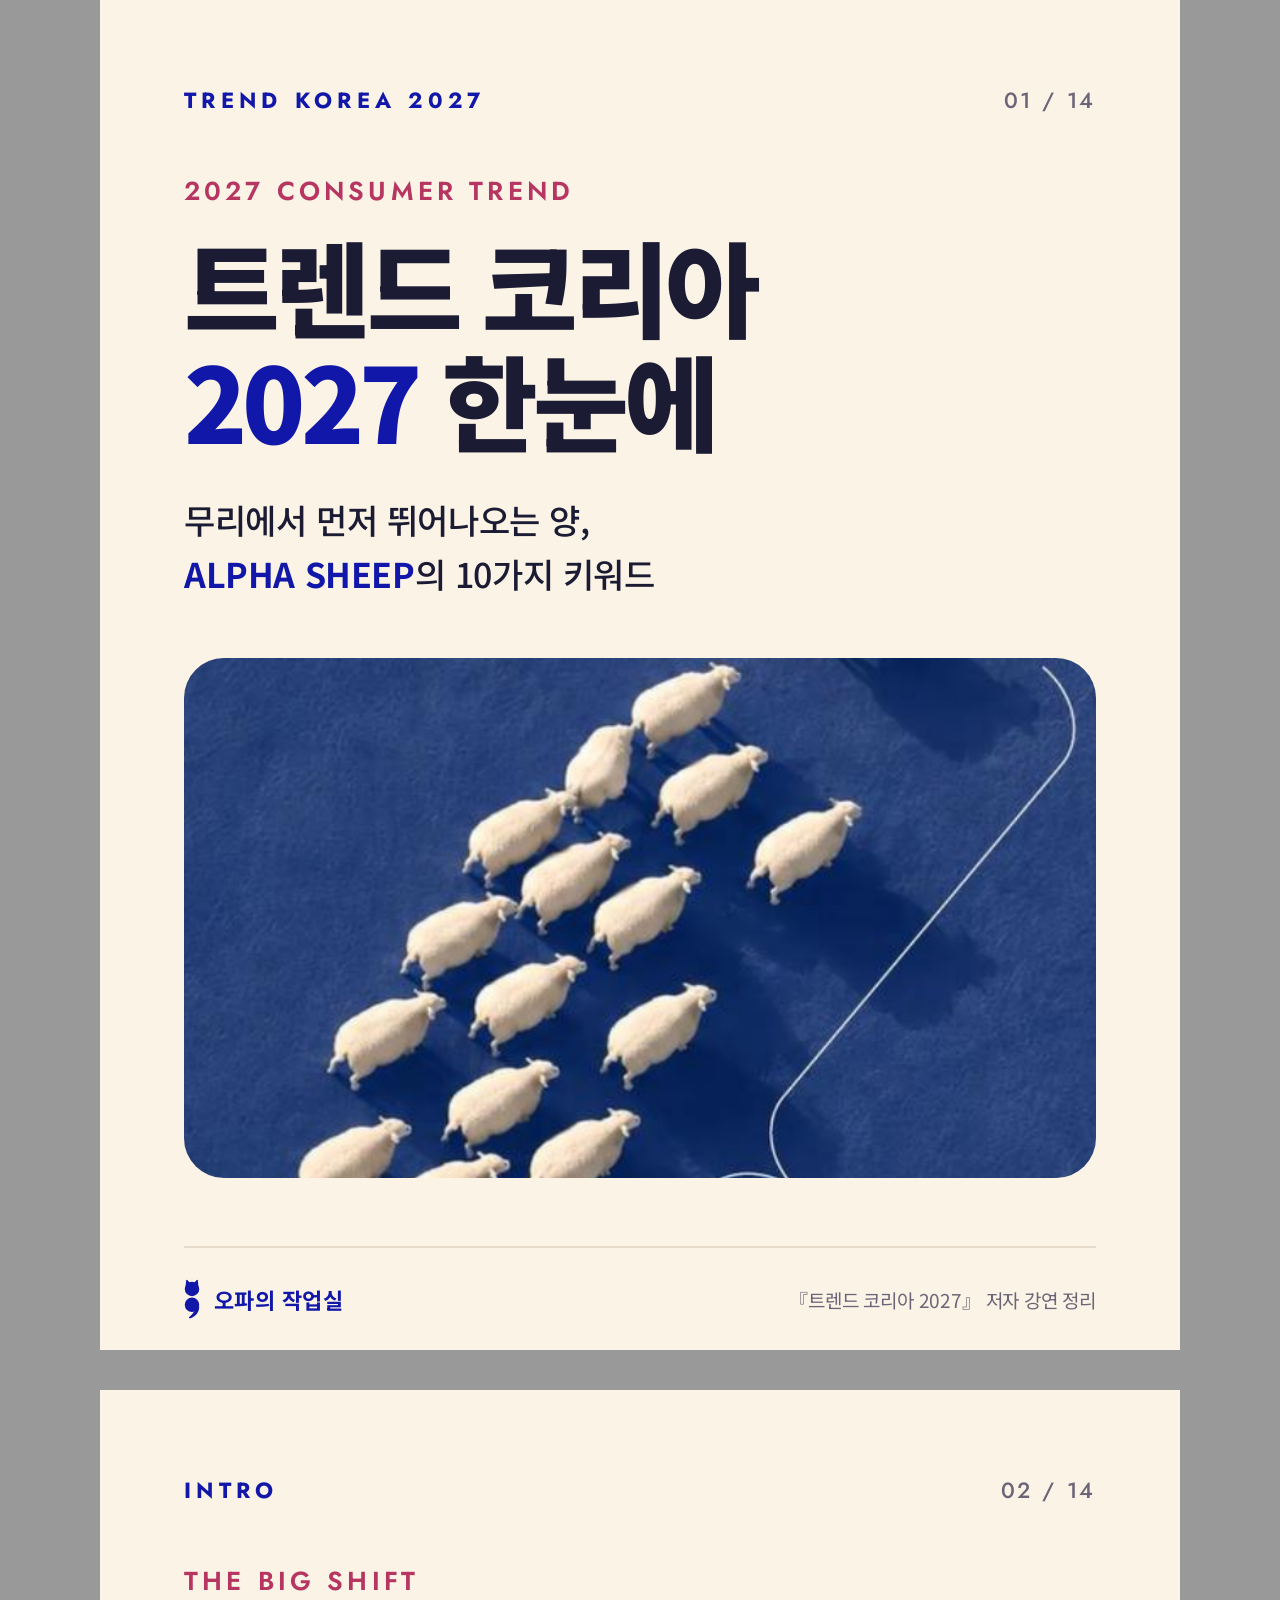
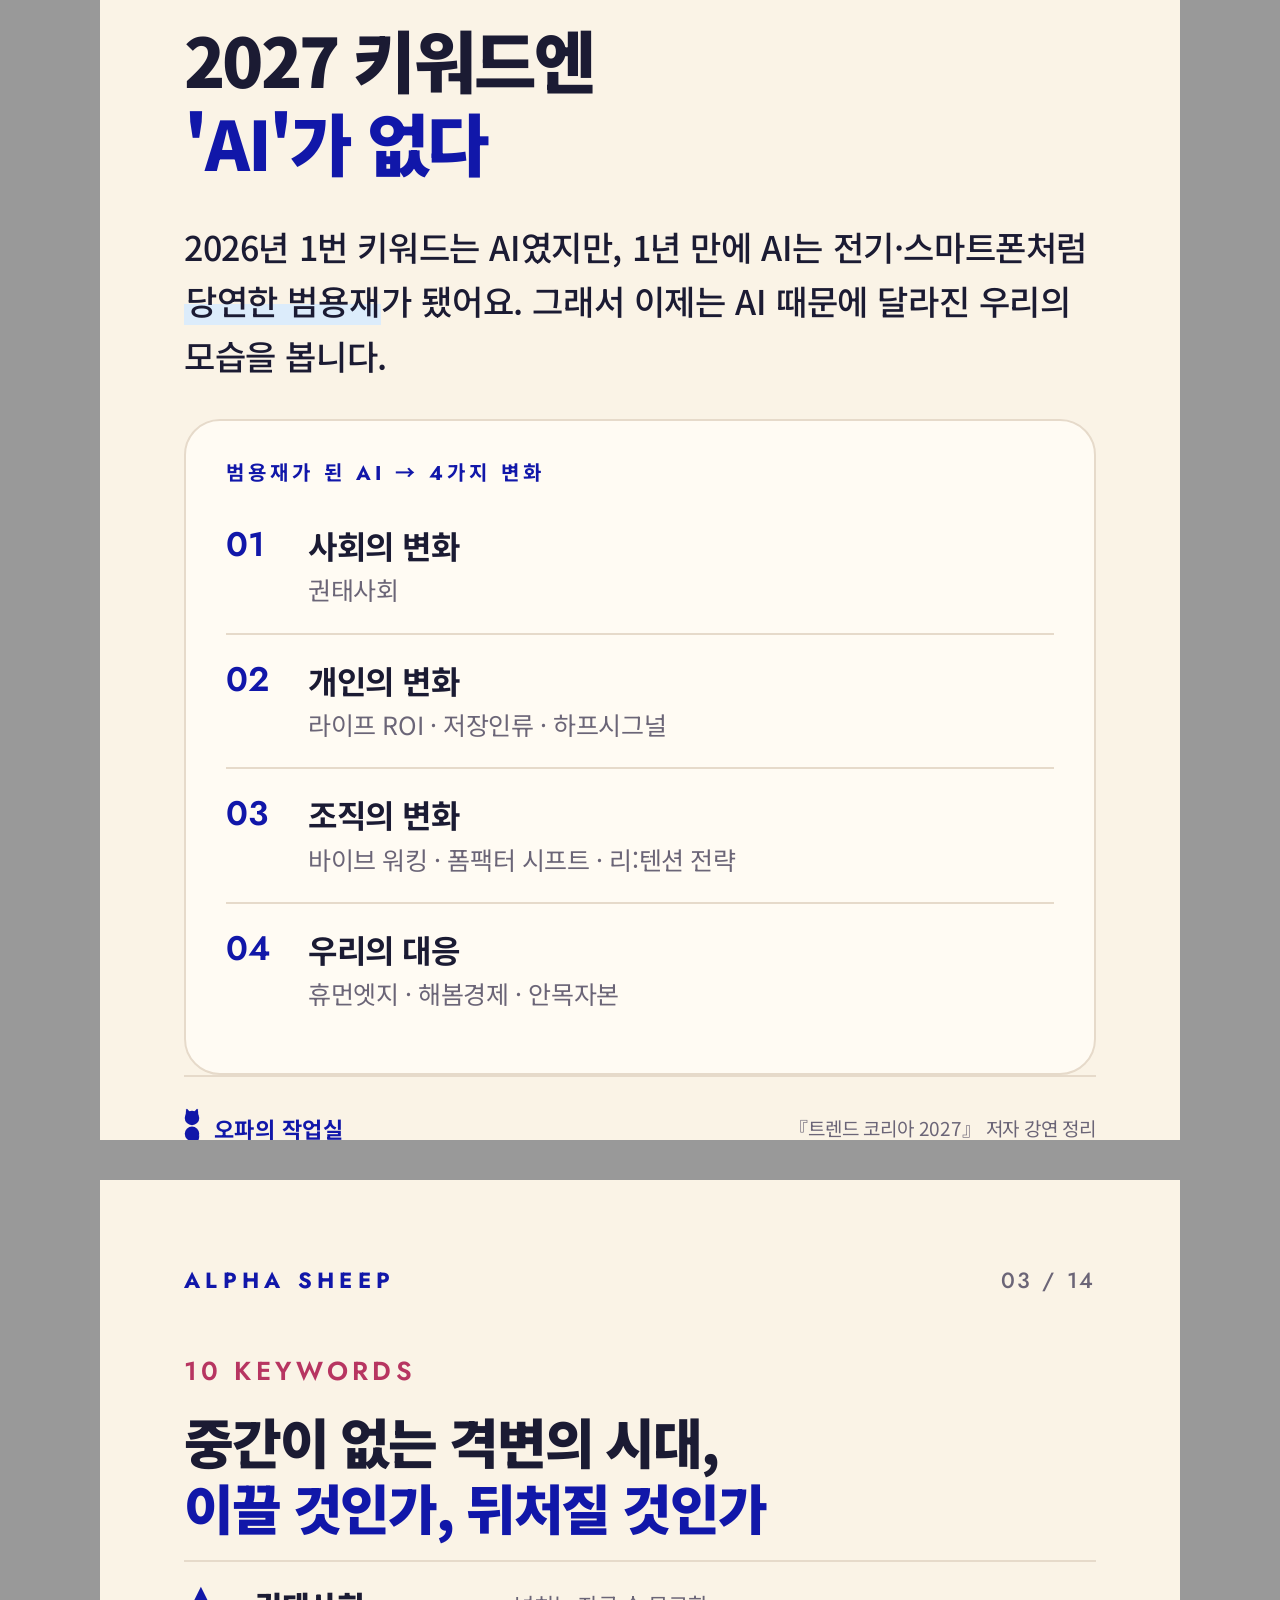
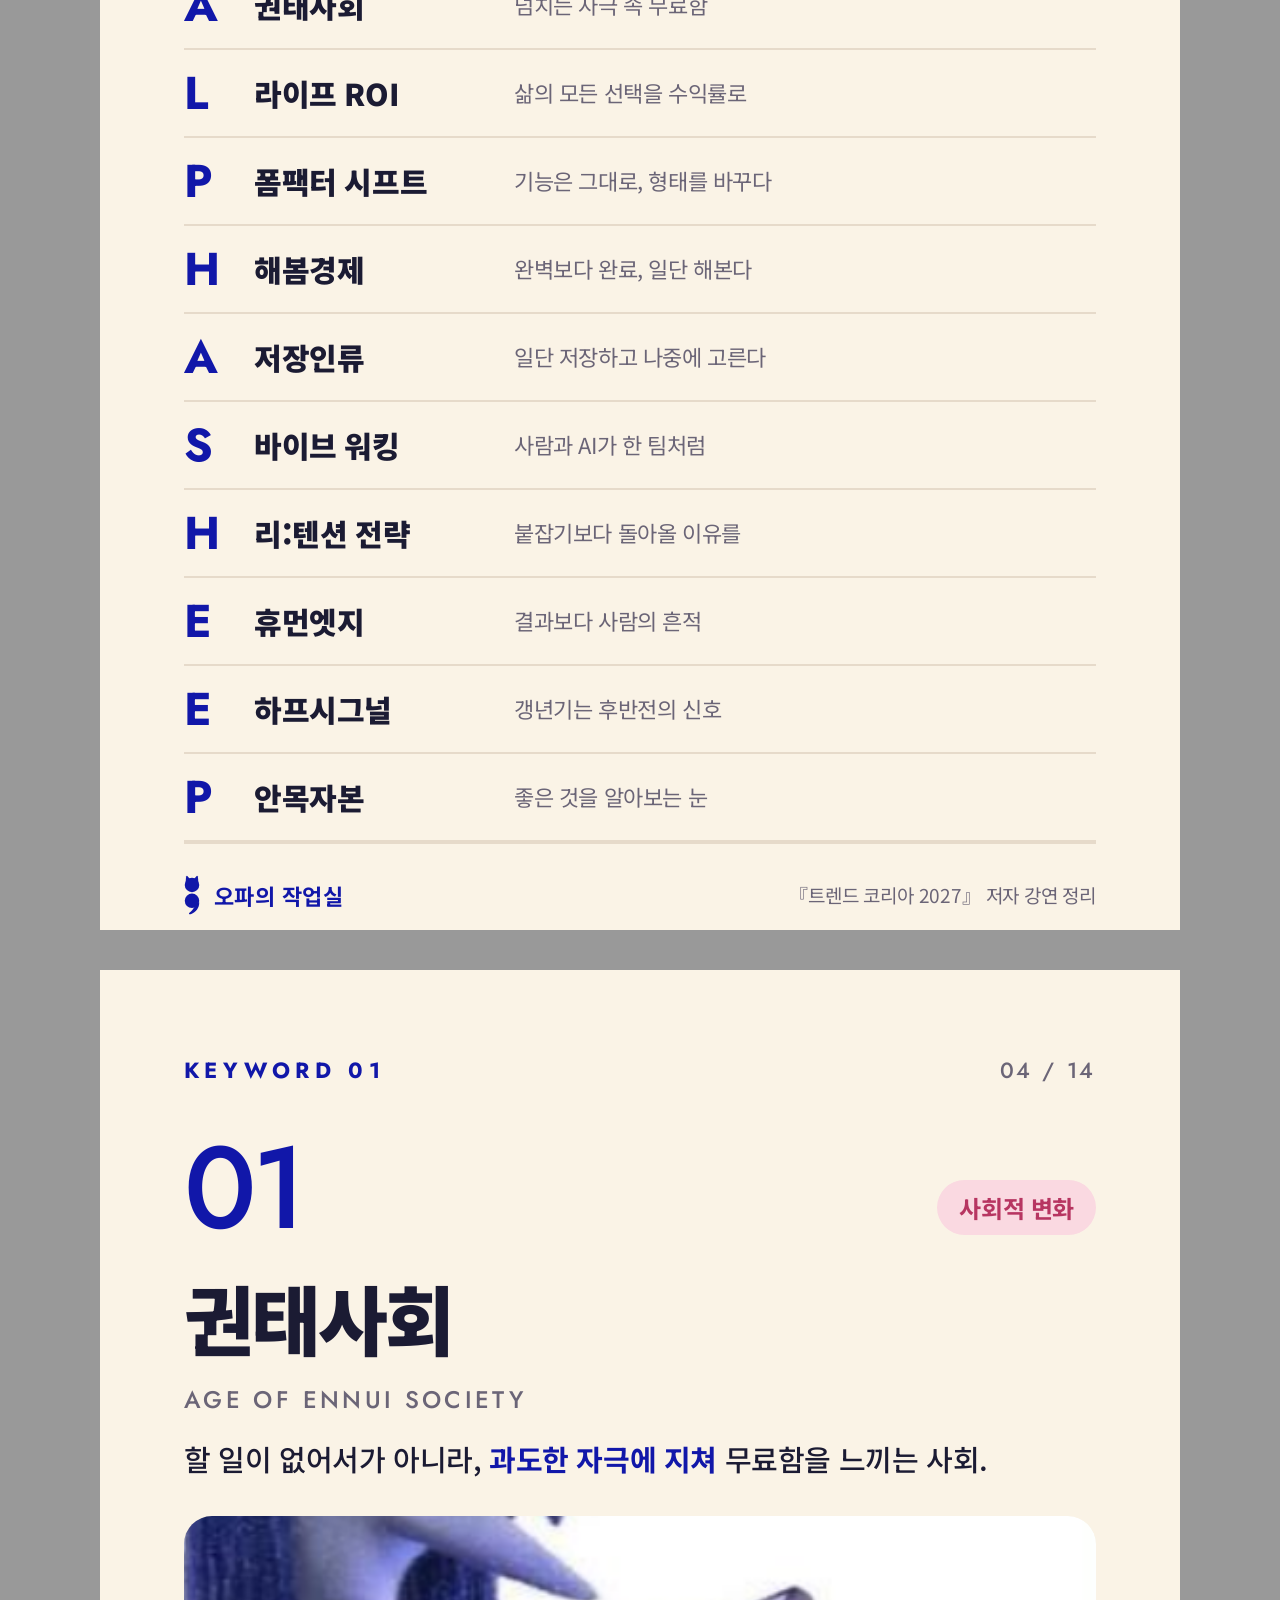
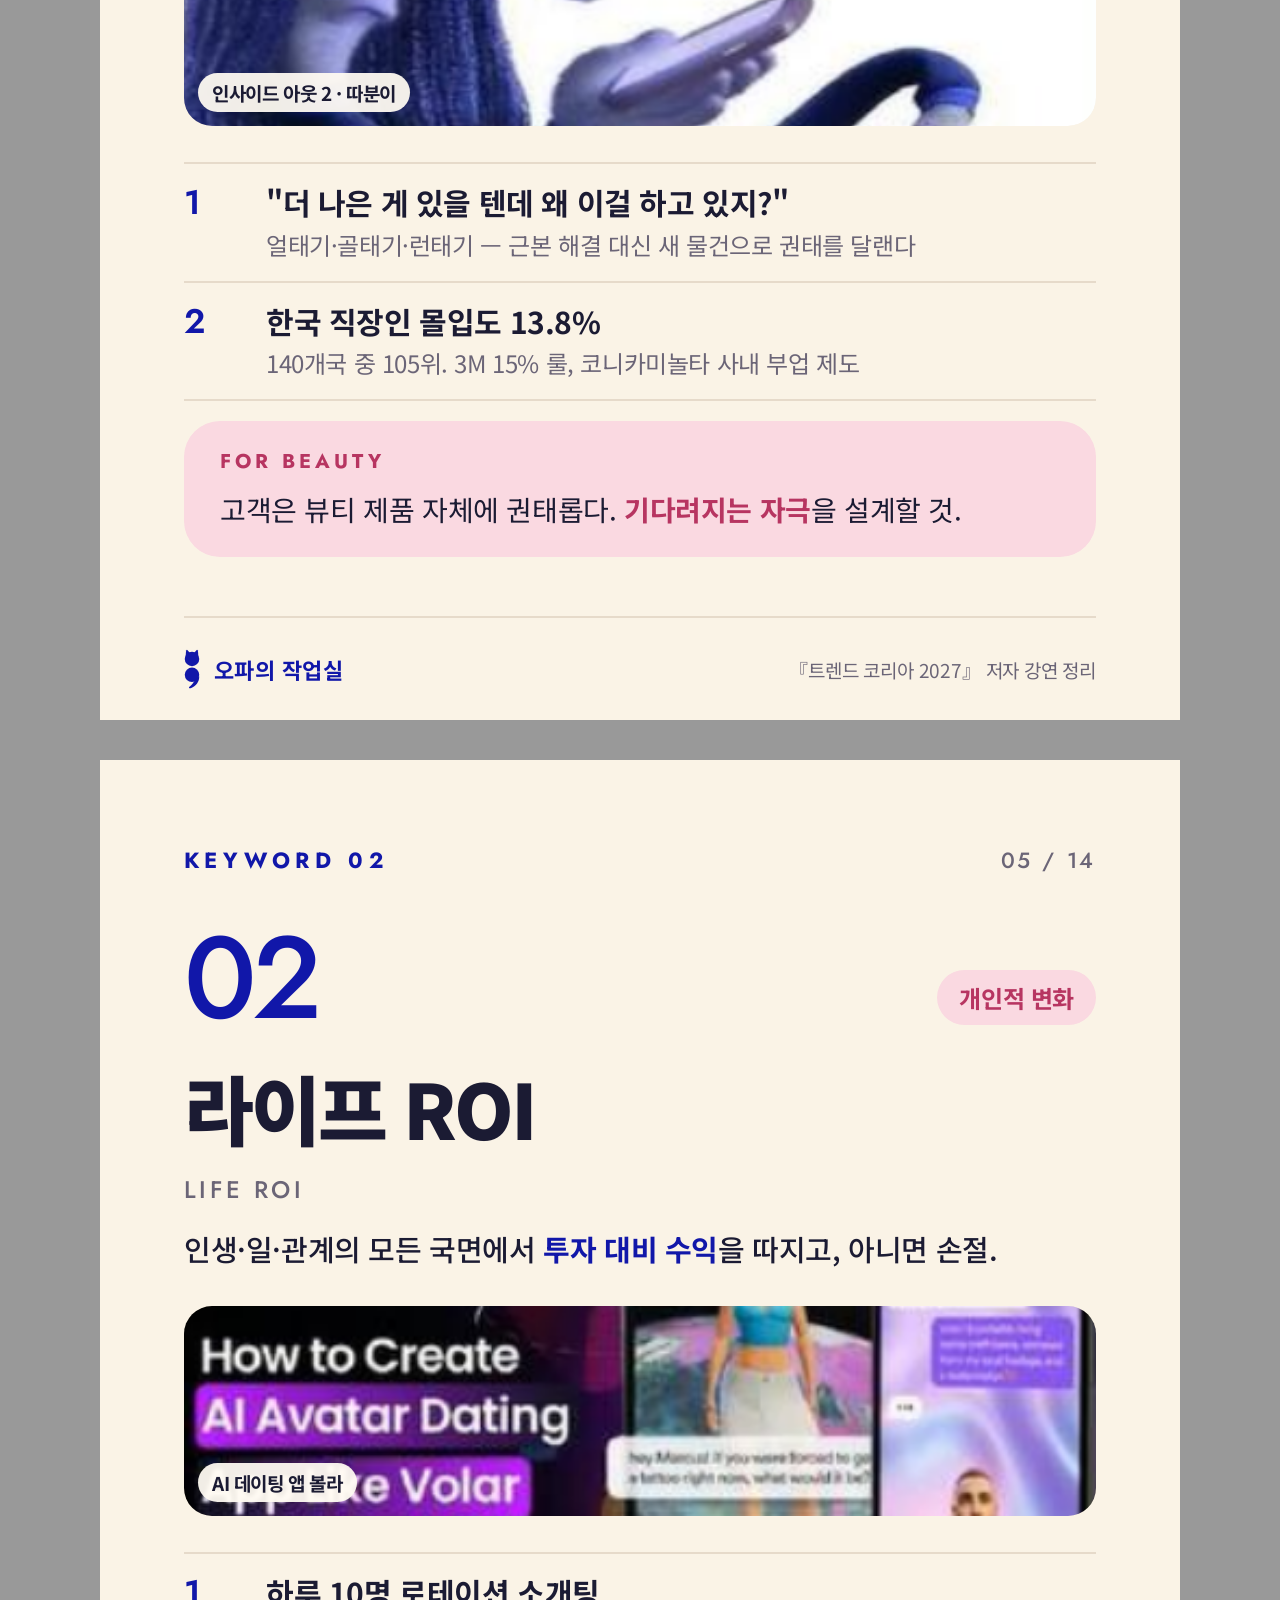
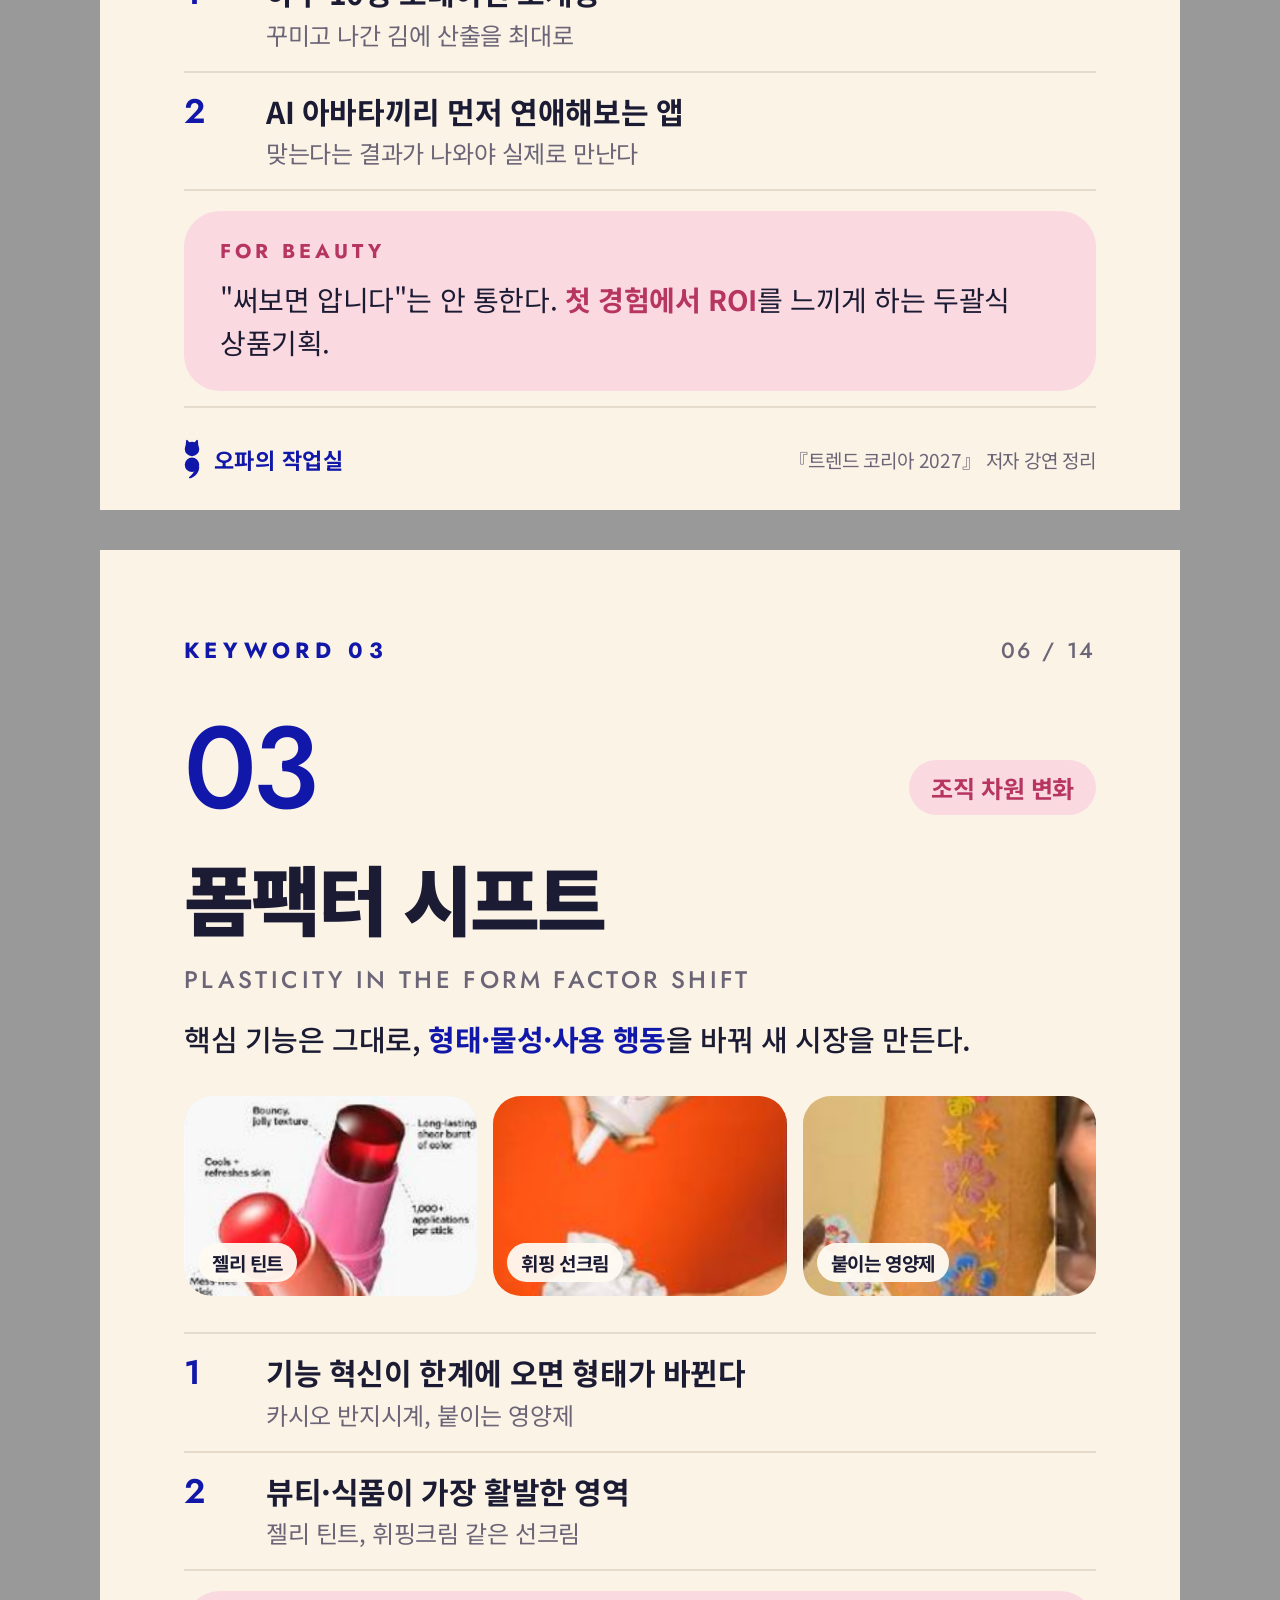
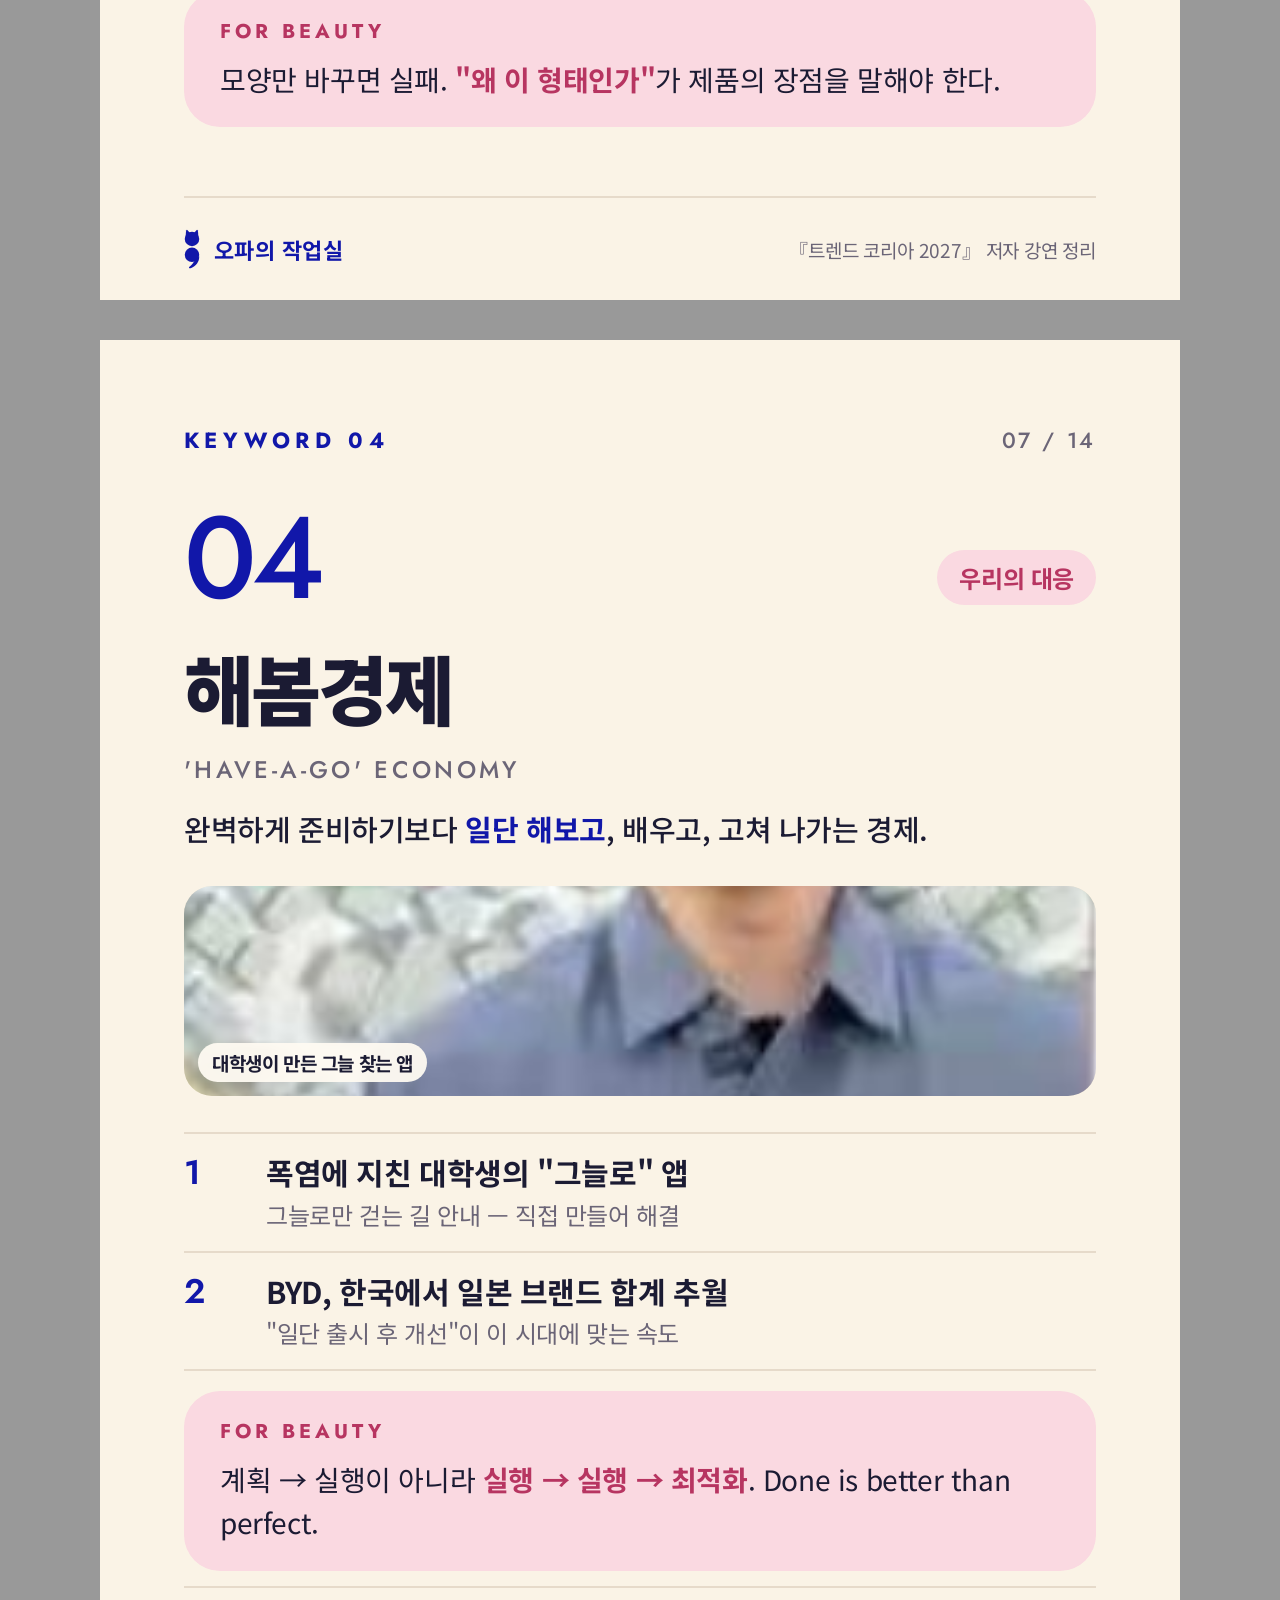
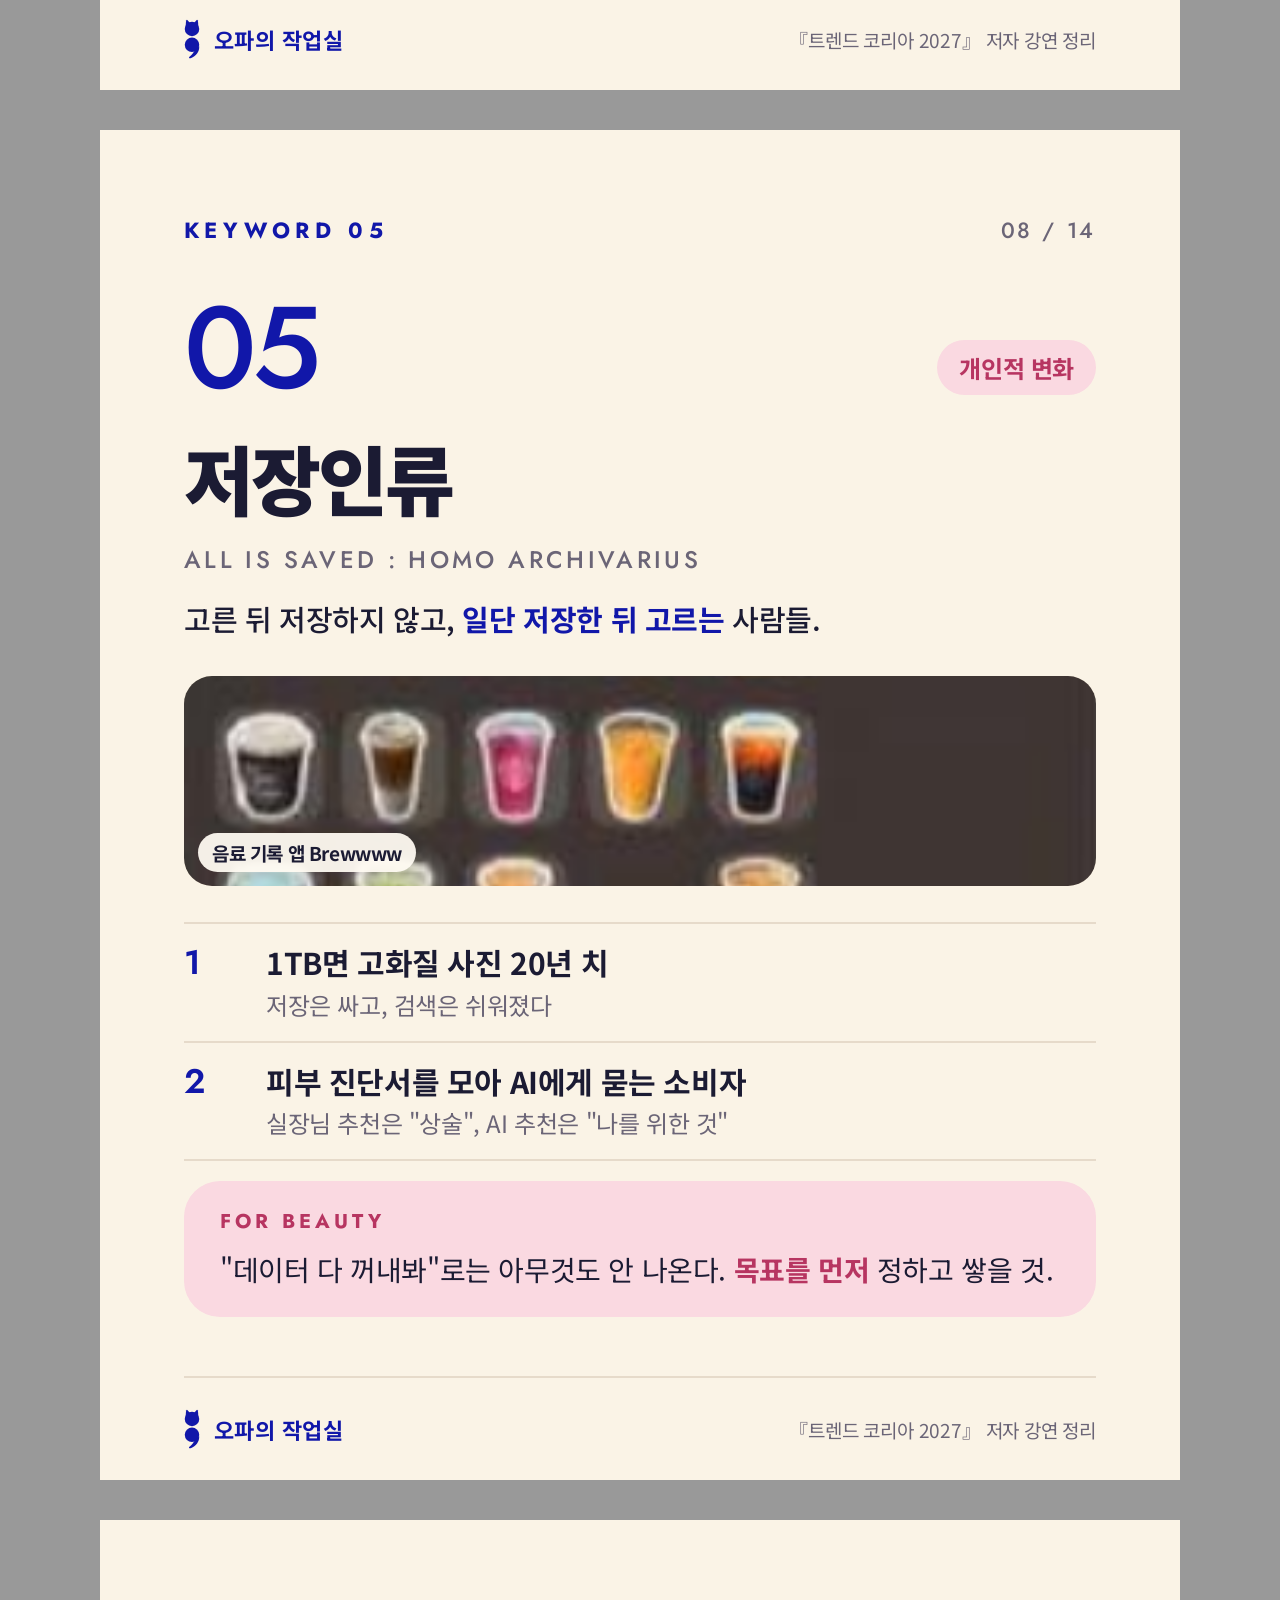
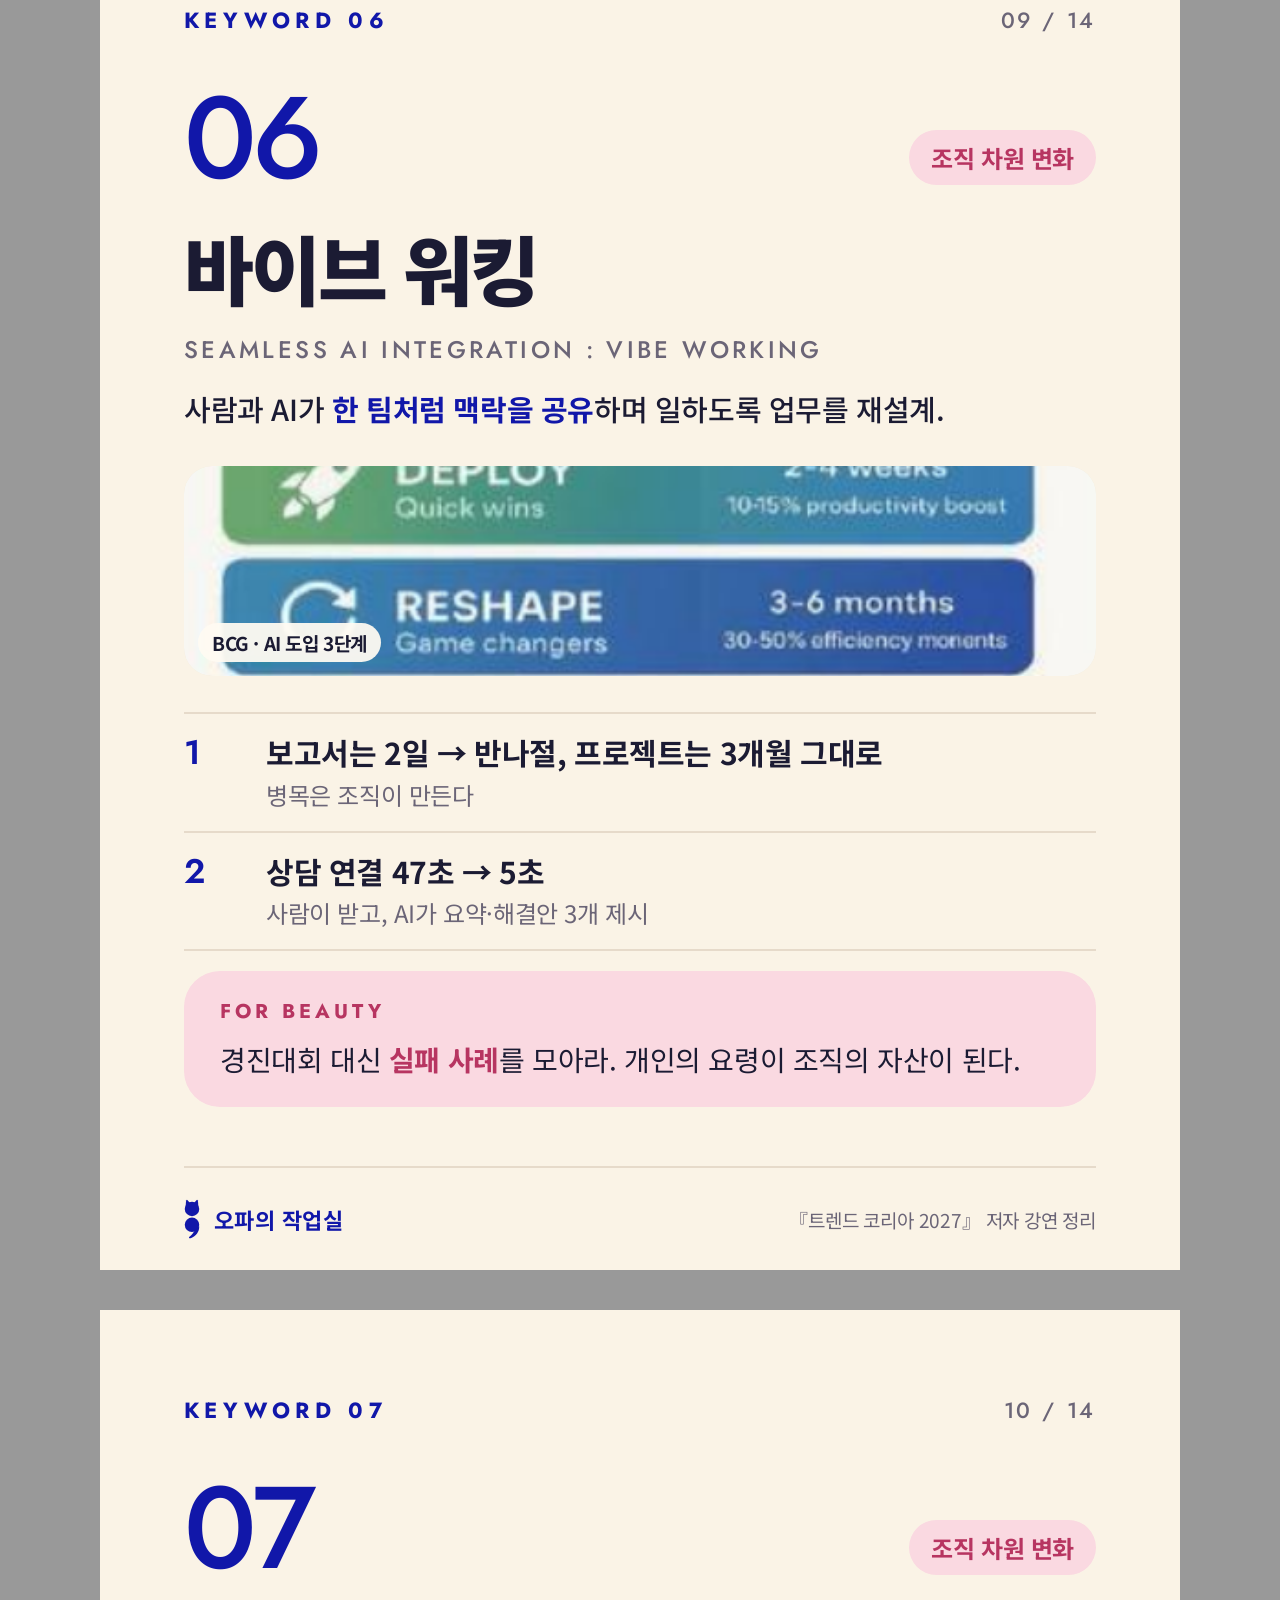
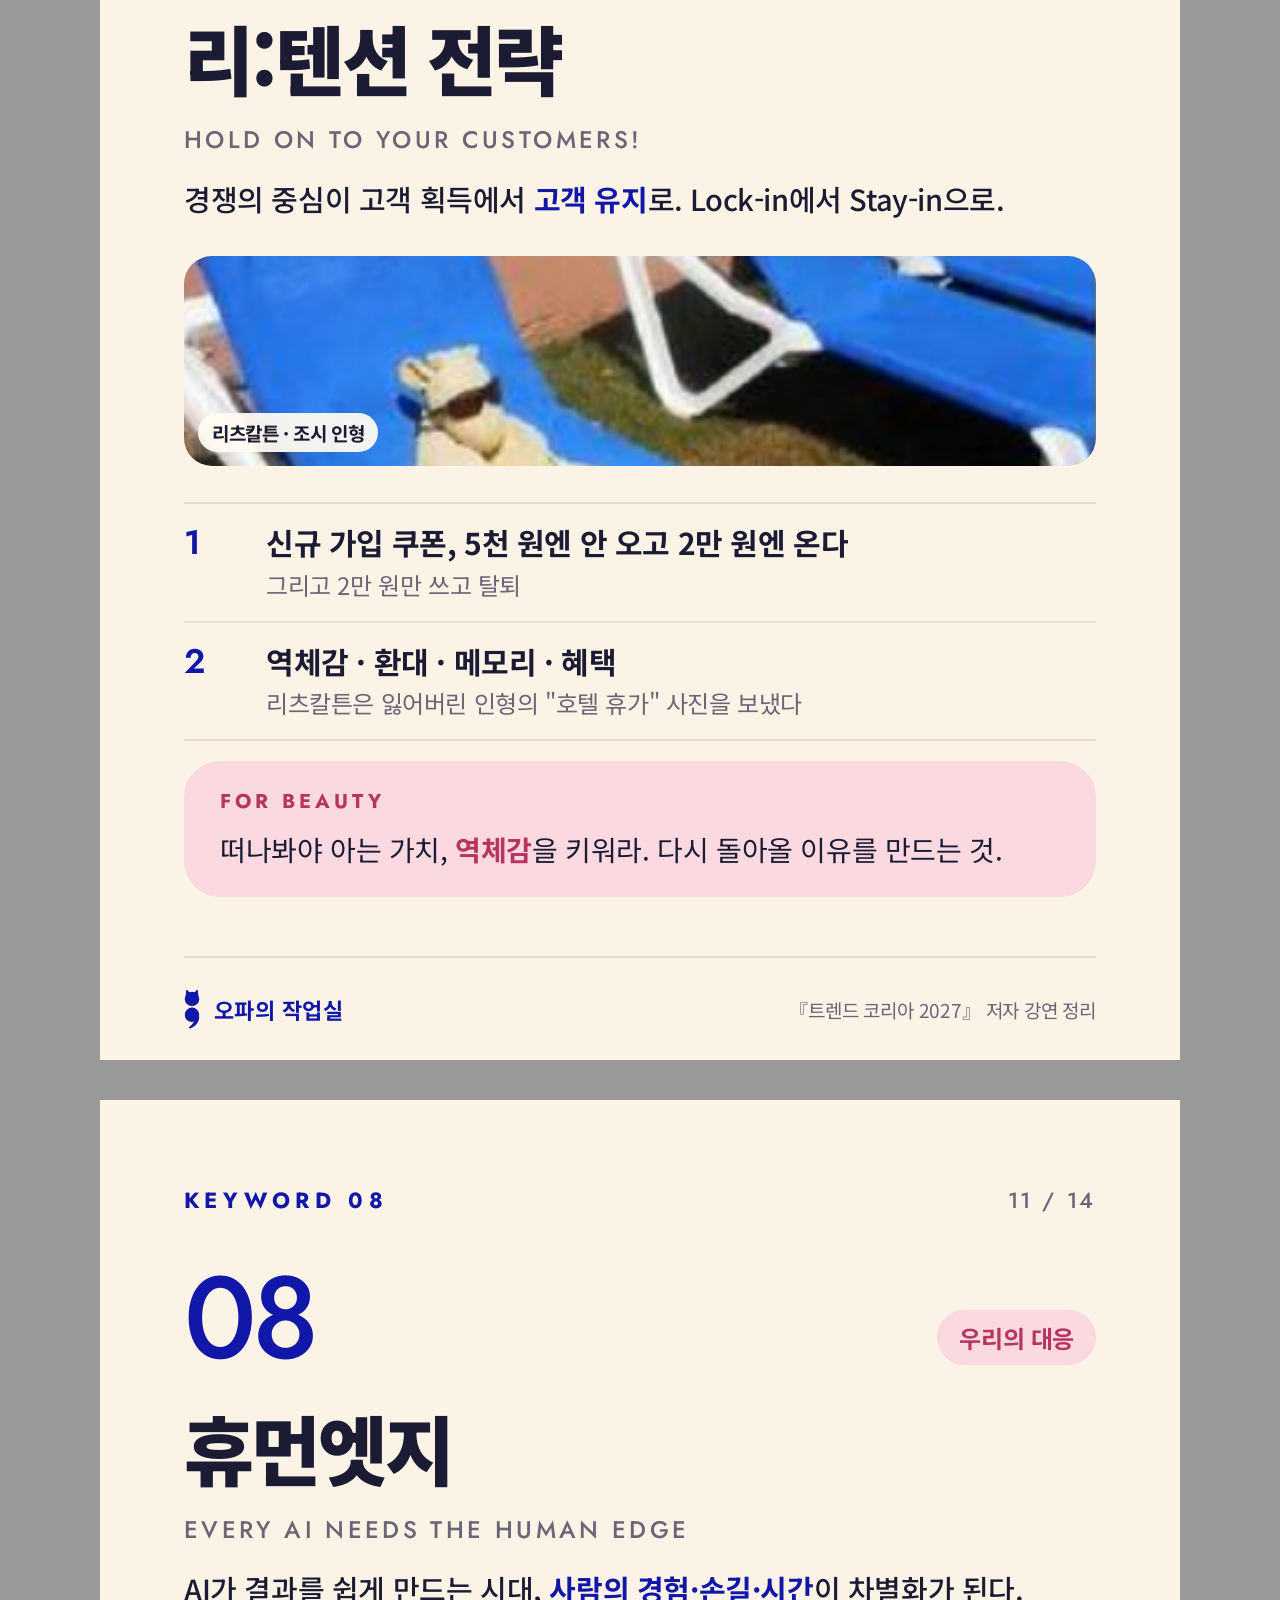
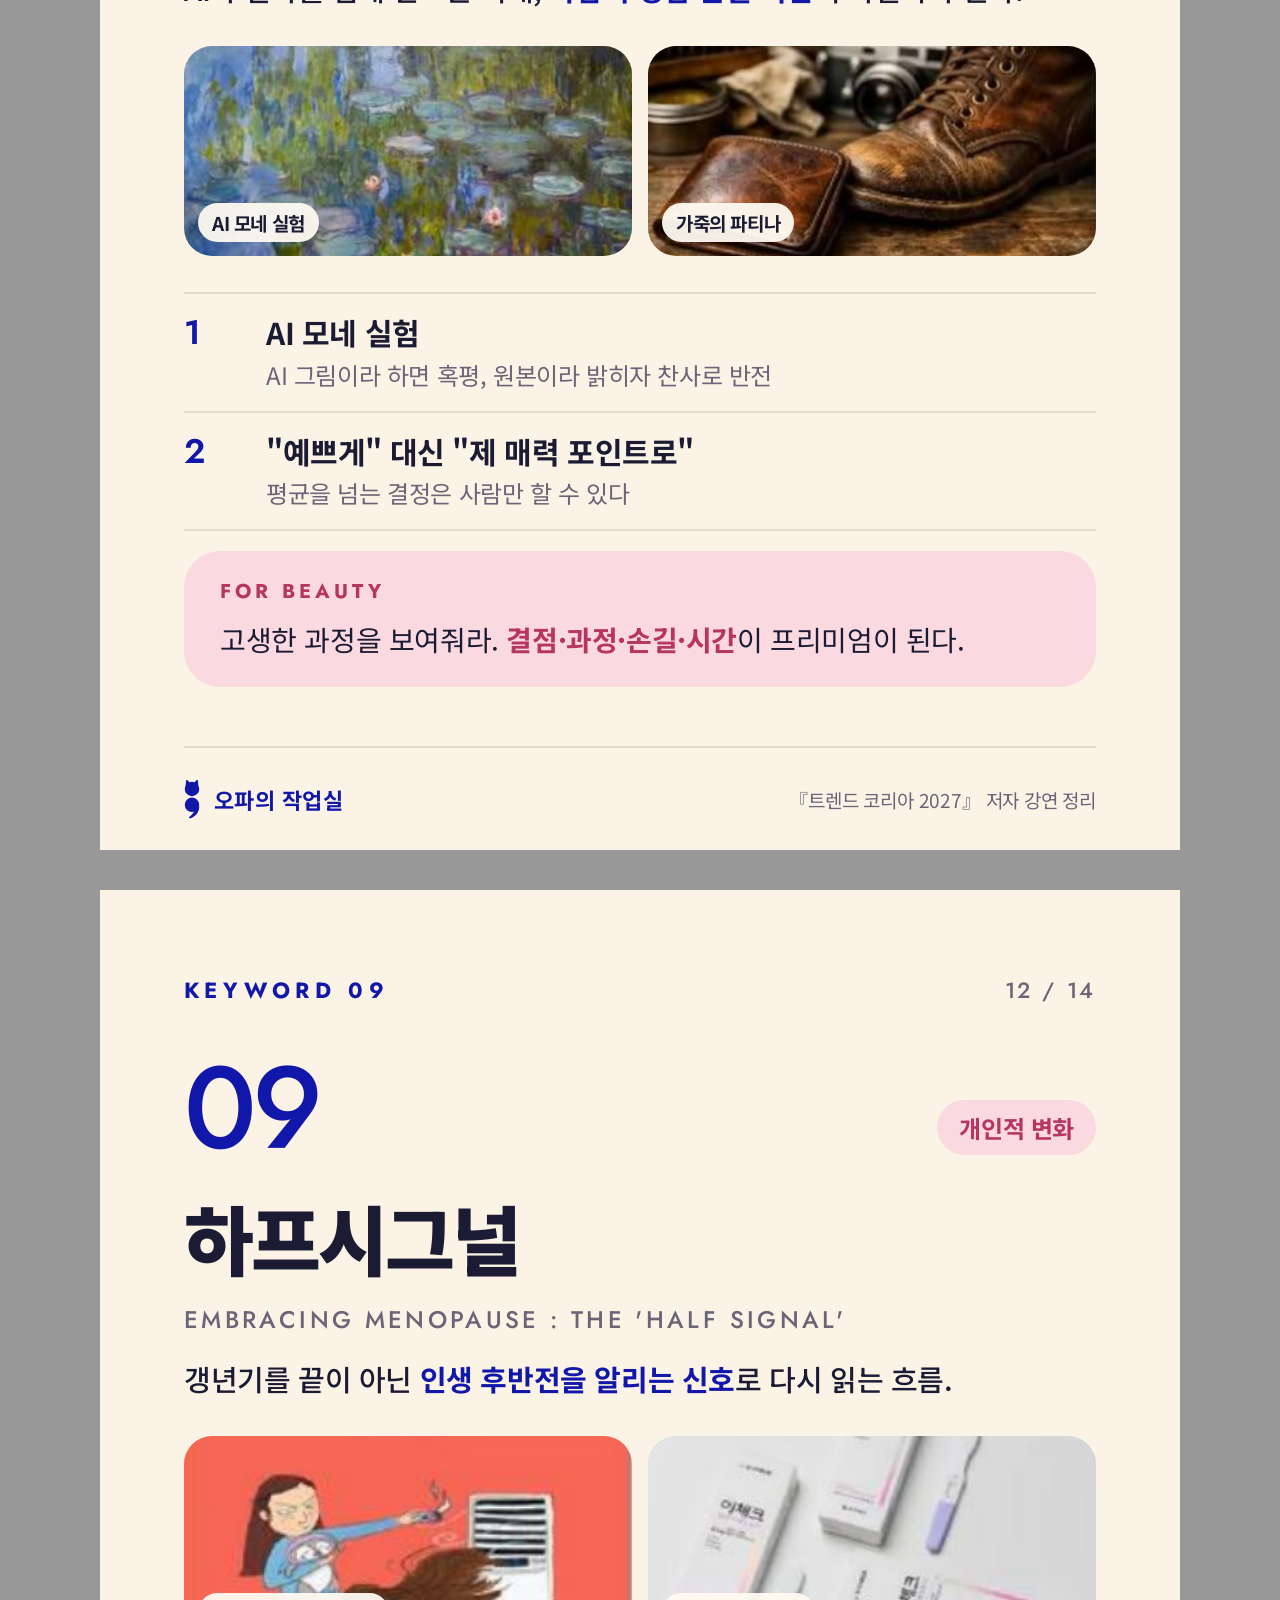
==== cardnews/trend-korea-2027/full.html @ 61932391 "트렌드 코리아 2027 카드뉴스 두 벌 추가 (전체 14장, 인상 파트 10장) Co-Authored-By: Claude Opus 5.5 <noreply@anthropic.com>" ====
<!doctype html><html lang="ko"><head><meta charset="utf-8"><title>full.html</title>
<link rel="stylesheet" href="fonts/noto.css"><link rel="stylesheet" href="fonts/jost.css">
<link rel="stylesheet" href="opa-cards.css"></head><body>
<section class="card" id="c1">
  <div class="head"><span class="lbl">Trend Korea 2027</span><span class="pg">01 / 14</span></div>
  
  <div class="kicker">2027 Consumer Trend</div>
  <h1>트렌드 코리아<br><span class="u">2027</span> 한눈에</h1>
  <p class="lead mt-m">무리에서 먼저 뛰어나오는 양,<br><b>ALPHA SHEEP</b>의 10가지 키워드</p>
  <div class="pic mt-l" style="height:520px;border-radius:40px"><img src="img/flock.png" alt="" style="object-position:center 40%"></div>

  <div class="foot"><span class="sig" style="font-family:var(--body);letter-spacing:.02em;font-size:22px"><svg viewBox="100 24 100 252" aria-hidden="true"><g fill="currentColor"><circle cx="150" cy="86.7" r="45.6"/><path d="M110.8 66C110.6 52 112 38 114.6 31.2Q117 27 120.4 30.4L136 47Z"/><path d="M189.2 66C189.4 52 188 38 185.4 31.2Q183 27 179.6 30.4L164 47Z"/><circle cx="150" cy="186.3" r="45.6"/><path d="M195.6 196C196 214 191.6 229 182 241C171.6 254 158 263.6 145 269.4C139 272 133.6 273 131.6 269.4C130 266.4 132.6 263.6 137.6 259.4C146 252.4 154 244 158.6 234.6L166 226Z"/></g></svg>오파의 작업실</span><span class="src">『트렌드 코리아 2027』 저자 강연 정리</span></div>
</section>
<section class="card" id="c2">
  <div class="head"><span class="lbl">Intro</span><span class="pg">02 / 14</span></div>
  
  <div class="kicker">The Big Shift</div>
  <h2>2027 키워드엔<br><span class="u">'AI'가 없다</span></h2>
  <p class="lead mt-m">2026년 1번 키워드는 AI였지만, 1년 만에 AI는 전기·스마트폰처럼 <span class="hl">당연한 범용재</span>가 됐어요. 그래서 이제는 AI 때문에 달라진 우리의 모습을 봅니다.</p>
  <div class="box mt-m">
    <div class="t">범용재가 된 AI → 4가지 변화</div>
    <div class="rows" style="border-top:none">
      <div class="row"><span class="n">01</span><div><div class="h">사회의 변화</div><div class="d">권태사회</div></div></div>
      <div class="row"><span class="n">02</span><div><div class="h">개인의 변화</div><div class="d">라이프 ROI · 저장인류 · 하프시그널</div></div></div>
      <div class="row"><span class="n">03</span><div><div class="h">조직의 변화</div><div class="d">바이브 워킹 · 폼팩터 시프트 · 리:텐션 전략</div></div></div>
      <div class="row" style="border-bottom:none"><span class="n">04</span><div><div class="h">우리의 대응</div><div class="d">휴먼엣지 · 해봄경제 · 안목자본</div></div></div>
    </div>
  </div>

  <div class="foot"><span class="sig" style="font-family:var(--body);letter-spacing:.02em;font-size:22px"><svg viewBox="100 24 100 252" aria-hidden="true"><g fill="currentColor"><circle cx="150" cy="86.7" r="45.6"/><path d="M110.8 66C110.6 52 112 38 114.6 31.2Q117 27 120.4 30.4L136 47Z"/><path d="M189.2 66C189.4 52 188 38 185.4 31.2Q183 27 179.6 30.4L164 47Z"/><circle cx="150" cy="186.3" r="45.6"/><path d="M195.6 196C196 214 191.6 229 182 241C171.6 254 158 263.6 145 269.4C139 272 133.6 273 131.6 269.4C130 266.4 132.6 263.6 137.6 259.4C146 252.4 154 244 158.6 234.6L166 226Z"/></g></svg>오파의 작업실</span><span class="src">『트렌드 코리아 2027』 저자 강연 정리</span></div>
</section>
<section class="card" id="c3">
  <div class="head"><span class="lbl">Alpha Sheep</span><span class="pg">03 / 14</span></div>
  
  <div class="kicker">10 Keywords</div>
  <h2 style="font-size:54px">중간이 없는 격변의 시대,<br><span class="u">이끌 것인가, 뒤처질 것인가</span></h2>
  <div class="acro mt-s">
    <div><span class="a">A</span><span class="k">권태사회</span><span class="d">넘치는 자극 속 무료함</span></div>
    <div><span class="a">L</span><span class="k">라이프 ROI</span><span class="d">삶의 모든 선택을 수익률로</span></div>
    <div><span class="a">P</span><span class="k">폼팩터 시프트</span><span class="d">기능은 그대로, 형태를 바꾸다</span></div>
    <div><span class="a">H</span><span class="k">해봄경제</span><span class="d">완벽보다 완료, 일단 해본다</span></div>
    <div><span class="a">A</span><span class="k">저장인류</span><span class="d">일단 저장하고 나중에 고른다</span></div>
    <div><span class="a">S</span><span class="k">바이브 워킹</span><span class="d">사람과 AI가 한 팀처럼</span></div>
    <div><span class="a">H</span><span class="k">리:텐션 전략</span><span class="d">붙잡기보다 돌아올 이유를</span></div>
    <div><span class="a">E</span><span class="k">휴먼엣지</span><span class="d">결과보다 사람의 흔적</span></div>
    <div><span class="a">E</span><span class="k">하프시그널</span><span class="d">갱년기는 후반전의 신호</span></div>
    <div><span class="a">P</span><span class="k">안목자본</span><span class="d">좋은 것을 알아보는 눈</span></div>
  </div>

  <div class="foot"><span class="sig" style="font-family:var(--body);letter-spacing:.02em;font-size:22px"><svg viewBox="100 24 100 252" aria-hidden="true"><g fill="currentColor"><circle cx="150" cy="86.7" r="45.6"/><path d="M110.8 66C110.6 52 112 38 114.6 31.2Q117 27 120.4 30.4L136 47Z"/><path d="M189.2 66C189.4 52 188 38 185.4 31.2Q183 27 179.6 30.4L164 47Z"/><circle cx="150" cy="186.3" r="45.6"/><path d="M195.6 196C196 214 191.6 229 182 241C171.6 254 158 263.6 145 269.4C139 272 133.6 273 131.6 269.4C130 266.4 132.6 263.6 137.6 259.4C146 252.4 154 244 158.6 234.6L166 226Z"/></g></svg>오파의 작업실</span><span class="src">『트렌드 코리아 2027』 저자 강연 정리</span></div>
</section>
<section class="card" id="c4">
  <div class="head"><span class="lbl">Keyword 01</span><span class="pg">04 / 14</span></div>
  <div class="ktop"><span class="knum" style="font-size:116px">01</span><span class="axis">사회적 변화</span></div>
  <h2 class="mt-m" style="font-size:76px">권태사회</h2>
  <div class="en">Age of Ennui Society</div>
  <p class="lead mt-s" style="font-size:29px;line-height:1.5">할 일이 없어서가 아니라, <b>과도한 자극에 지쳐</b> 무료함을 느끼는 사회.</p>
  <div class="pics c1 mt-m"><div class="pic" style="height:210px"><img src="img/ennui.png" alt=""><span>인사이드 아웃 2 · 따분이</span></div></div>
  <div class="rows mt-m kr"><div class="row"><span class="n">1</span><div><div class="h">"더 나은 게 있을 텐데 왜 이걸 하고 있지?"</div><div class="d">얼태기·골태기·런태기 — 근본 해결 대신 새 물건으로 권태를 달랜다</div></div></div><div class="row"><span class="n">2</span><div><div class="h">한국 직장인 몰입도 13.8%</div><div class="d">140개국 중 105위. 3M 15% 룰, 코니카미놀타 사내 부업 제도</div></div></div></div>
  <div class="box pink mt-s" style="padding:24px 34px"><div class="t">For Beauty</div><p style="font-size:28px">고객은 뷰티 제품 자체에 권태롭다. <b>기다려지는 자극</b>을 설계할 것.</p></div>
  <div class="foot"><span class="sig" style="font-family:var(--body);letter-spacing:.02em;font-size:22px"><svg viewBox="100 24 100 252" aria-hidden="true"><g fill="currentColor"><circle cx="150" cy="86.7" r="45.6"/><path d="M110.8 66C110.6 52 112 38 114.6 31.2Q117 27 120.4 30.4L136 47Z"/><path d="M189.2 66C189.4 52 188 38 185.4 31.2Q183 27 179.6 30.4L164 47Z"/><circle cx="150" cy="186.3" r="45.6"/><path d="M195.6 196C196 214 191.6 229 182 241C171.6 254 158 263.6 145 269.4C139 272 133.6 273 131.6 269.4C130 266.4 132.6 263.6 137.6 259.4C146 252.4 154 244 158.6 234.6L166 226Z"/></g></svg>오파의 작업실</span><span class="src">『트렌드 코리아 2027』 저자 강연 정리</span></div>
</section>
<section class="card" id="c5">
  <div class="head"><span class="lbl">Keyword 02</span><span class="pg">05 / 14</span></div>
  <div class="ktop"><span class="knum" style="font-size:116px">02</span><span class="axis">개인적 변화</span></div>
  <h2 class="mt-m" style="font-size:76px">라이프 ROI</h2>
  <div class="en">Life ROI</div>
  <p class="lead mt-s" style="font-size:29px;line-height:1.5">인생·일·관계의 모든 국면에서 <b>투자 대비 수익</b>을 따지고, 아니면 손절.</p>
  <div class="pics c1 mt-m"><div class="pic" style="height:210px"><img src="img/volar.png" alt=""><span>AI 데이팅 앱 볼라</span></div></div>
  <div class="rows mt-m kr"><div class="row"><span class="n">1</span><div><div class="h">하루 10명 로테이션 소개팅</div><div class="d">꾸미고 나간 김에 산출을 최대로</div></div></div><div class="row"><span class="n">2</span><div><div class="h">AI 아바타끼리 먼저 연애해보는 앱</div><div class="d">맞는다는 결과가 나와야 실제로 만난다</div></div></div></div>
  <div class="box pink mt-s" style="padding:24px 34px"><div class="t">For Beauty</div><p style="font-size:28px">"써보면 압니다"는 안 통한다. <b>첫 경험에서 ROI</b>를 느끼게 하는 두괄식 상품기획.</p></div>
  <div class="foot"><span class="sig" style="font-family:var(--body);letter-spacing:.02em;font-size:22px"><svg viewBox="100 24 100 252" aria-hidden="true"><g fill="currentColor"><circle cx="150" cy="86.7" r="45.6"/><path d="M110.8 66C110.6 52 112 38 114.6 31.2Q117 27 120.4 30.4L136 47Z"/><path d="M189.2 66C189.4 52 188 38 185.4 31.2Q183 27 179.6 30.4L164 47Z"/><circle cx="150" cy="186.3" r="45.6"/><path d="M195.6 196C196 214 191.6 229 182 241C171.6 254 158 263.6 145 269.4C139 272 133.6 273 131.6 269.4C130 266.4 132.6 263.6 137.6 259.4C146 252.4 154 244 158.6 234.6L166 226Z"/></g></svg>오파의 작업실</span><span class="src">『트렌드 코리아 2027』 저자 강연 정리</span></div>
</section>
<section class="card" id="c6">
  <div class="head"><span class="lbl">Keyword 03</span><span class="pg">06 / 14</span></div>
  <div class="ktop"><span class="knum" style="font-size:116px">03</span><span class="axis">조직 차원 변화</span></div>
  <h2 class="mt-m" style="font-size:76px">폼팩터 시프트</h2>
  <div class="en">Plasticity in the Form Factor Shift</div>
  <p class="lead mt-s" style="font-size:29px;line-height:1.5">핵심 기능은 그대로, <b>형태·물성·사용 행동</b>을 바꿔 새 시장을 만든다.</p>
  <div class="pics c3 mt-m"><div class="pic" style="height:200px"><img src="img/tint.png" alt=""><span>젤리 틴트</span></div><div class="pic" style="height:200px"><img src="img/whip.png" alt=""><span>휘핑 선크림</span></div><div class="pic" style="height:200px"><img src="img/patch.png" alt=""><span>붙이는 영양제</span></div></div>
  <div class="rows mt-m kr"><div class="row"><span class="n">1</span><div><div class="h">기능 혁신이 한계에 오면 형태가 바뀐다</div><div class="d">카시오 반지시계, 붙이는 영양제</div></div></div><div class="row"><span class="n">2</span><div><div class="h">뷰티·식품이 가장 활발한 영역</div><div class="d">젤리 틴트, 휘핑크림 같은 선크림</div></div></div></div>
  <div class="box pink mt-s" style="padding:24px 34px"><div class="t">For Beauty</div><p style="font-size:28px">모양만 바꾸면 실패. <b>"왜 이 형태인가"</b>가 제품의 장점을 말해야 한다.</p></div>
  <div class="foot"><span class="sig" style="font-family:var(--body);letter-spacing:.02em;font-size:22px"><svg viewBox="100 24 100 252" aria-hidden="true"><g fill="currentColor"><circle cx="150" cy="86.7" r="45.6"/><path d="M110.8 66C110.6 52 112 38 114.6 31.2Q117 27 120.4 30.4L136 47Z"/><path d="M189.2 66C189.4 52 188 38 185.4 31.2Q183 27 179.6 30.4L164 47Z"/><circle cx="150" cy="186.3" r="45.6"/><path d="M195.6 196C196 214 191.6 229 182 241C171.6 254 158 263.6 145 269.4C139 272 133.6 273 131.6 269.4C130 266.4 132.6 263.6 137.6 259.4C146 252.4 154 244 158.6 234.6L166 226Z"/></g></svg>오파의 작업실</span><span class="src">『트렌드 코리아 2027』 저자 강연 정리</span></div>
</section>
<section class="card" id="c7">
  <div class="head"><span class="lbl">Keyword 04</span><span class="pg">07 / 14</span></div>
  <div class="ktop"><span class="knum" style="font-size:116px">04</span><span class="axis">우리의 대응</span></div>
  <h2 class="mt-m" style="font-size:76px">해봄경제</h2>
  <div class="en">'Have-a-Go' Economy</div>
  <p class="lead mt-s" style="font-size:29px;line-height:1.5">완벽하게 준비하기보다 <b>일단 해보고</b>, 배우고, 고쳐 나가는 경제.</p>
  <div class="pics c1 mt-m"><div class="pic" style="height:210px"><img src="img/shade.png" alt=""><span>대학생이 만든 그늘 찾는 앱</span></div></div>
  <div class="rows mt-m kr"><div class="row"><span class="n">1</span><div><div class="h">폭염에 지친 대학생의 "그늘로" 앱</div><div class="d">그늘로만 걷는 길 안내 — 직접 만들어 해결</div></div></div><div class="row"><span class="n">2</span><div><div class="h">BYD, 한국에서 일본 브랜드 합계 추월</div><div class="d">"일단 출시 후 개선"이 이 시대에 맞는 속도</div></div></div></div>
  <div class="box pink mt-s" style="padding:24px 34px"><div class="t">For Beauty</div><p style="font-size:28px">계획 → 실행이 아니라 <b>실행 → 실행 → 최적화</b>. Done is better than perfect.</p></div>
  <div class="foot"><span class="sig" style="font-family:var(--body);letter-spacing:.02em;font-size:22px"><svg viewBox="100 24 100 252" aria-hidden="true"><g fill="currentColor"><circle cx="150" cy="86.7" r="45.6"/><path d="M110.8 66C110.6 52 112 38 114.6 31.2Q117 27 120.4 30.4L136 47Z"/><path d="M189.2 66C189.4 52 188 38 185.4 31.2Q183 27 179.6 30.4L164 47Z"/><circle cx="150" cy="186.3" r="45.6"/><path d="M195.6 196C196 214 191.6 229 182 241C171.6 254 158 263.6 145 269.4C139 272 133.6 273 131.6 269.4C130 266.4 132.6 263.6 137.6 259.4C146 252.4 154 244 158.6 234.6L166 226Z"/></g></svg>오파의 작업실</span><span class="src">『트렌드 코리아 2027』 저자 강연 정리</span></div>
</section>
<section class="card" id="c8">
  <div class="head"><span class="lbl">Keyword 05</span><span class="pg">08 / 14</span></div>
  <div class="ktop"><span class="knum" style="font-size:116px">05</span><span class="axis">개인적 변화</span></div>
  <h2 class="mt-m" style="font-size:76px">저장인류</h2>
  <div class="en">All is Saved : Homo Archivarius</div>
  <p class="lead mt-s" style="font-size:29px;line-height:1.5">고른 뒤 저장하지 않고, <b>일단 저장한 뒤 고르는</b> 사람들.</p>
  <div class="pics c1 mt-m"><div class="pic" style="height:210px"><img src="img/drink.png" alt=""><span>음료 기록 앱 Brewwww</span></div></div>
  <div class="rows mt-m kr"><div class="row"><span class="n">1</span><div><div class="h">1TB면 고화질 사진 20년 치</div><div class="d">저장은 싸고, 검색은 쉬워졌다</div></div></div><div class="row"><span class="n">2</span><div><div class="h">피부 진단서를 모아 AI에게 묻는 소비자</div><div class="d">실장님 추천은 "상술", AI 추천은 "나를 위한 것"</div></div></div></div>
  <div class="box pink mt-s" style="padding:24px 34px"><div class="t">For Beauty</div><p style="font-size:28px">"데이터 다 꺼내봐"로는 아무것도 안 나온다. <b>목표를 먼저</b> 정하고 쌓을 것.</p></div>
  <div class="foot"><span class="sig" style="font-family:var(--body);letter-spacing:.02em;font-size:22px"><svg viewBox="100 24 100 252" aria-hidden="true"><g fill="currentColor"><circle cx="150" cy="86.7" r="45.6"/><path d="M110.8 66C110.6 52 112 38 114.6 31.2Q117 27 120.4 30.4L136 47Z"/><path d="M189.2 66C189.4 52 188 38 185.4 31.2Q183 27 179.6 30.4L164 47Z"/><circle cx="150" cy="186.3" r="45.6"/><path d="M195.6 196C196 214 191.6 229 182 241C171.6 254 158 263.6 145 269.4C139 272 133.6 273 131.6 269.4C130 266.4 132.6 263.6 137.6 259.4C146 252.4 154 244 158.6 234.6L166 226Z"/></g></svg>오파의 작업실</span><span class="src">『트렌드 코리아 2027』 저자 강연 정리</span></div>
</section>
<section class="card" id="c9">
  <div class="head"><span class="lbl">Keyword 06</span><span class="pg">09 / 14</span></div>
  <div class="ktop"><span class="knum" style="font-size:116px">06</span><span class="axis">조직 차원 변화</span></div>
  <h2 class="mt-m" style="font-size:76px">바이브 워킹</h2>
  <div class="en">Seamless AI Integration : Vibe Working</div>
  <p class="lead mt-s" style="font-size:29px;line-height:1.5">사람과 AI가 <b>한 팀처럼 맥락을 공유</b>하며 일하도록 업무를 재설계.</p>
  <div class="pics c1 mt-m"><div class="pic" style="height:210px"><img src="img/bcg.png" alt=""><span>BCG · AI 도입 3단계</span></div></div>
  <div class="rows mt-m kr"><div class="row"><span class="n">1</span><div><div class="h">보고서는 2일 → 반나절, 프로젝트는 3개월 그대로</div><div class="d">병목은 조직이 만든다</div></div></div><div class="row"><span class="n">2</span><div><div class="h">상담 연결 47초 → 5초</div><div class="d">사람이 받고, AI가 요약·해결안 3개 제시</div></div></div></div>
  <div class="box pink mt-s" style="padding:24px 34px"><div class="t">For Beauty</div><p style="font-size:28px">경진대회 대신 <b>실패 사례</b>를 모아라. 개인의 요령이 조직의 자산이 된다.</p></div>
  <div class="foot"><span class="sig" style="font-family:var(--body);letter-spacing:.02em;font-size:22px"><svg viewBox="100 24 100 252" aria-hidden="true"><g fill="currentColor"><circle cx="150" cy="86.7" r="45.6"/><path d="M110.8 66C110.6 52 112 38 114.6 31.2Q117 27 120.4 30.4L136 47Z"/><path d="M189.2 66C189.4 52 188 38 185.4 31.2Q183 27 179.6 30.4L164 47Z"/><circle cx="150" cy="186.3" r="45.6"/><path d="M195.6 196C196 214 191.6 229 182 241C171.6 254 158 263.6 145 269.4C139 272 133.6 273 131.6 269.4C130 266.4 132.6 263.6 137.6 259.4C146 252.4 154 244 158.6 234.6L166 226Z"/></g></svg>오파의 작업실</span><span class="src">『트렌드 코리아 2027』 저자 강연 정리</span></div>
</section>
<section class="card" id="c10">
  <div class="head"><span class="lbl">Keyword 07</span><span class="pg">10 / 14</span></div>
  <div class="ktop"><span class="knum" style="font-size:116px">07</span><span class="axis">조직 차원 변화</span></div>
  <h2 class="mt-m" style="font-size:76px">리:텐션 전략</h2>
  <div class="en">Hold on to Your Customers!</div>
  <p class="lead mt-s" style="font-size:29px;line-height:1.5">경쟁의 중심이 고객 획득에서 <b>고객 유지</b>로. Lock-in에서 Stay-in으로.</p>
  <div class="pics c1 mt-m"><div class="pic" style="height:210px"><img src="img/ritz.png" alt=""><span>리츠칼튼 · 조시 인형</span></div></div>
  <div class="rows mt-m kr"><div class="row"><span class="n">1</span><div><div class="h">신규 가입 쿠폰, 5천 원엔 안 오고 2만 원엔 온다</div><div class="d">그리고 2만 원만 쓰고 탈퇴</div></div></div><div class="row"><span class="n">2</span><div><div class="h">역체감 · 환대 · 메모리 · 혜택</div><div class="d">리츠칼튼은 잃어버린 인형의 "호텔 휴가" 사진을 보냈다</div></div></div></div>
  <div class="box pink mt-s" style="padding:24px 34px"><div class="t">For Beauty</div><p style="font-size:28px">떠나봐야 아는 가치, <b>역체감</b>을 키워라. 다시 돌아올 이유를 만드는 것.</p></div>
  <div class="foot"><span class="sig" style="font-family:var(--body);letter-spacing:.02em;font-size:22px"><svg viewBox="100 24 100 252" aria-hidden="true"><g fill="currentColor"><circle cx="150" cy="86.7" r="45.6"/><path d="M110.8 66C110.6 52 112 38 114.6 31.2Q117 27 120.4 30.4L136 47Z"/><path d="M189.2 66C189.4 52 188 38 185.4 31.2Q183 27 179.6 30.4L164 47Z"/><circle cx="150" cy="186.3" r="45.6"/><path d="M195.6 196C196 214 191.6 229 182 241C171.6 254 158 263.6 145 269.4C139 272 133.6 273 131.6 269.4C130 266.4 132.6 263.6 137.6 259.4C146 252.4 154 244 158.6 234.6L166 226Z"/></g></svg>오파의 작업실</span><span class="src">『트렌드 코리아 2027』 저자 강연 정리</span></div>
</section>
<section class="card" id="c11">
  <div class="head"><span class="lbl">Keyword 08</span><span class="pg">11 / 14</span></div>
  <div class="ktop"><span class="knum" style="font-size:116px">08</span><span class="axis">우리의 대응</span></div>
  <h2 class="mt-m" style="font-size:76px">휴먼엣지</h2>
  <div class="en">Every AI Needs the Human Edge</div>
  <p class="lead mt-s" style="font-size:29px;line-height:1.5">AI가 결과를 쉽게 만드는 시대, <b>사람의 경험·손길·시간</b>이 차별화가 된다.</p>
  <div class="pics c2 mt-m"><div class="pic" style="height:210px"><img src="img/monet.png" alt=""><span>AI 모네 실험</span></div><div class="pic" style="height:210px"><img src="img/patina.png" alt=""><span>가죽의 파티나</span></div></div>
  <div class="rows mt-m kr"><div class="row"><span class="n">1</span><div><div class="h">AI 모네 실험</div><div class="d">AI 그림이라 하면 혹평, 원본이라 밝히자 찬사로 반전</div></div></div><div class="row"><span class="n">2</span><div><div class="h">"예쁘게" 대신 "제 매력 포인트로"</div><div class="d">평균을 넘는 결정은 사람만 할 수 있다</div></div></div></div>
  <div class="box pink mt-s" style="padding:24px 34px"><div class="t">For Beauty</div><p style="font-size:28px">고생한 과정을 보여줘라. <b>결점·과정·손길·시간</b>이 프리미엄이 된다.</p></div>
  <div class="foot"><span class="sig" style="font-family:var(--body);letter-spacing:.02em;font-size:22px"><svg viewBox="100 24 100 252" aria-hidden="true"><g fill="currentColor"><circle cx="150" cy="86.7" r="45.6"/><path d="M110.8 66C110.6 52 112 38 114.6 31.2Q117 27 120.4 30.4L136 47Z"/><path d="M189.2 66C189.4 52 188 38 185.4 31.2Q183 27 179.6 30.4L164 47Z"/><circle cx="150" cy="186.3" r="45.6"/><path d="M195.6 196C196 214 191.6 229 182 241C171.6 254 158 263.6 145 269.4C139 272 133.6 273 131.6 269.4C130 266.4 132.6 263.6 137.6 259.4C146 252.4 154 244 158.6 234.6L166 226Z"/></g></svg>오파의 작업실</span><span class="src">『트렌드 코리아 2027』 저자 강연 정리</span></div>
</section>
<section class="card" id="c12">
  <div class="head"><span class="lbl">Keyword 09</span><span class="pg">12 / 14</span></div>
  <div class="ktop"><span class="knum" style="font-size:116px">09</span><span class="axis">개인적 변화</span></div>
  <h2 class="mt-m" style="font-size:76px">하프시그널</h2>
  <div class="en">Embracing Menopause : The 'Half Signal'</div>
  <p class="lead mt-s" style="font-size:29px;line-height:1.5">갱년기를 끝이 아닌 <b>인생 후반전을 알리는 신호</b>로 다시 읽는 흐름.</p>
  <div class="pics c2 mt-m"><div class="pic" style="height:210px"><img src="img/pubertybook.png" alt=""><span>『사춘기 대 갱년기』</span></div><div class="pic" style="height:210px"><img src="img/kit.png" alt=""><span>갱년기 진단 키트</span></div></div>
  <div class="rows mt-m kr"><div class="row"><span class="n">1</span><div><div class="h">X세대는 참지 않는다</div><div class="d">말하고, 소비하고, 필요한 상품을 요구한다</div></div></div><div class="row"><span class="n">2</span><div><div class="h">호르몬+미용 패키지 약 1,000만 원</div><div class="d">갱년기 보험, 진단 키트까지 — 하나의 시장으로</div></div></div></div>
  <div class="box pink mt-s" style="padding:24px 34px"><div class="t">For Beauty</div><p style="font-size:28px">갱년기는 상품기획의 <b>중요한 생애 구간</b>. 4050 고객이 가장 큰손이다.</p></div>
  <div class="foot"><span class="sig" style="font-family:var(--body);letter-spacing:.02em;font-size:22px"><svg viewBox="100 24 100 252" aria-hidden="true"><g fill="currentColor"><circle cx="150" cy="86.7" r="45.6"/><path d="M110.8 66C110.6 52 112 38 114.6 31.2Q117 27 120.4 30.4L136 47Z"/><path d="M189.2 66C189.4 52 188 38 185.4 31.2Q183 27 179.6 30.4L164 47Z"/><circle cx="150" cy="186.3" r="45.6"/><path d="M195.6 196C196 214 191.6 229 182 241C171.6 254 158 263.6 145 269.4C139 272 133.6 273 131.6 269.4C130 266.4 132.6 263.6 137.6 259.4C146 252.4 154 244 158.6 234.6L166 226Z"/></g></svg>오파의 작업실</span><span class="src">『트렌드 코리아 2027』 저자 강연 정리</span></div>
</section>
<section class="card" id="c13">
  <div class="head"><span class="lbl">Keyword 10</span><span class="pg">13 / 14</span></div>
  <div class="ktop"><span class="knum" style="font-size:116px">10</span><span class="axis">우리의 대응</span></div>
  <h2 class="mt-m" style="font-size:76px">안목자본</h2>
  <div class="en">Power of Taste Capital</div>
  <p class="lead mt-s" style="font-size:29px;line-height:1.5">발굴안·심미안·감식안, <b>좋은 것을 알아보는 눈</b>이 AI 시대 핵심 경쟁력.</p>
  <div class="pics c2 mt-m"><div class="pic" style="height:210px"><img src="img/aesop.png" alt=""><span>이솝 매장</span></div><div class="pic" style="height:210px"><img src="img/clinic.png" alt=""><span>클리닉 인테리어</span></div></div>
  <div class="rows mt-m kr"><div class="row"><span class="n">1</span><div><div class="h">AI를 써도 글을 못 쓰는 이유</div><div class="d">좋은 글이 뭔지 모르기 때문</div></div></div><div class="row"><span class="n">2</span><div><div class="h">20대가 피부과를 고르는 3순위 "미감"</div><div class="d">대기실 인테리어와 꽃병의 꽃을 본다</div></div></div></div>
  <div class="box pink mt-s" style="padding:24px 34px"><div class="t">For Beauty</div><p style="font-size:28px">한국인이 가장 좋아하는 칭찬은 <b>"안목 있다"</b>. 고객의 안목을 인정하라.</p></div>
  <div class="foot"><span class="sig" style="font-family:var(--body);letter-spacing:.02em;font-size:22px"><svg viewBox="100 24 100 252" aria-hidden="true"><g fill="currentColor"><circle cx="150" cy="86.7" r="45.6"/><path d="M110.8 66C110.6 52 112 38 114.6 31.2Q117 27 120.4 30.4L136 47Z"/><path d="M189.2 66C189.4 52 188 38 185.4 31.2Q183 27 179.6 30.4L164 47Z"/><circle cx="150" cy="186.3" r="45.6"/><path d="M195.6 196C196 214 191.6 229 182 241C171.6 254 158 263.6 145 269.4C139 272 133.6 273 131.6 269.4C130 266.4 132.6 263.6 137.6 259.4C146 252.4 154 244 158.6 234.6L166 226Z"/></g></svg>오파의 작업실</span><span class="src">『트렌드 코리아 2027』 저자 강연 정리</span></div>
</section>
<section class="card blue" id="c14">
  <div class="head"><span class="lbl">Closing</span><span class="pg">14 / 14</span></div>
  
  <div class="kicker">Last Message</div>
  <h2 style="font-size:76px">"어제의 해결책이<br>오늘의 문제점이다."</h2>
  <p class="lead mt-m">과거의 성공 공식을 흘려보내는 용기.</p>
  <div class="rows mt-l">
    <div class="row"><span class="n">Q1</span><div><div class="h">10년 넘은 브랜드가 올드해지지 않으려면?</div><div class="d">프링글스는 새 맛을 낼 때마다 오리지널이 더 팔린다. 변주를 두려워하지 말 것.</div></div></div>
    <div class="row"><span class="n">Q2</span><div><div class="h">K-뷰티가 다시 뜬 이유는?</div><div class="d">한류가 아니라 제품 그 자체, 특히 속도. 인디 브랜드는 3개월마다 신제품.</div></div></div>
  </div>
  <div class="pills mt-l"><span class="pill">여러분은 어떤 키워드가 와닿았나요?</span></div>

  <div class="foot"><span class="sig" style="font-family:var(--body);letter-spacing:.02em;font-size:22px"><svg viewBox="100 24 100 252" aria-hidden="true"><g fill="currentColor"><circle cx="150" cy="86.7" r="45.6"/><path d="M110.8 66C110.6 52 112 38 114.6 31.2Q117 27 120.4 30.4L136 47Z"/><path d="M189.2 66C189.4 52 188 38 185.4 31.2Q183 27 179.6 30.4L164 47Z"/><circle cx="150" cy="186.3" r="45.6"/><path d="M195.6 196C196 214 191.6 229 182 241C171.6 254 158 263.6 145 269.4C139 272 133.6 273 131.6 269.4C130 266.4 132.6 263.6 137.6 259.4C146 252.4 154 244 158.6 234.6L166 226Z"/></g></svg>오파의 작업실</span><span class="src">『트렌드 코리아 2027』 저자 강연 정리</span></div>
</section>
</body></html>
---- cardnews/trend-korea-2027/fonts/noto.css ----
@font-face {
  font-family: 'Noto Sans KR';
  font-style: normal;
  font-weight: 400;
  font-display: block;
  src: url(c7e18581c4be.woff2) format('woff2');
  unicode-range: U+f9ca-fa0b, U+ff03-ff05, U+ff07, U+ff0a-ff0b, U+ff0d-ff19, U+ff1b, U+ff1d, U+ff20-ff5b, U+ff5d, U+ffe0-ffe3, U+ffe5-ffe6;
}
@font-face {
  font-family: 'Noto Sans KR';
  font-style: normal;
  font-weight: 400;
  font-display: block;
  src: url(dd252116d111.woff2) format('woff2');
  unicode-range: U+f92f-f980, U+f982-f9c9;
}
@font-face {
  font-family: 'Noto Sans KR';
  font-style: normal;
  font-weight: 400;
  font-display: block;
  src: url(f50fdee3a14c.woff2) format('woff2');
  unicode-range: U+d723-d728, U+d72a-d733, U+d735-d748, U+d74a-d74f, U+d752-d753, U+d755-d757, U+d75a-d75f, U+d762-d764, U+d766-d768, U+d76a-d76b, U+d76d-d76f, U+d771-d787, U+d789-d78b, U+d78d-d78f, U+d791-d797, U+d79a, U+d79c, U+d79e-d7a3, U+f900-f909, U+f90b-f92e;
}
@font-face {
  font-family: 'Noto Sans KR';
  font-style: normal;
  font-weight: 400;
  font-display: block;
  src: url(ec3380138880.woff2) format('woff2');
  unicode-range: U+d679-d68b, U+d68e-d69e, U+d6a0, U+d6a2-d6a7, U+d6a9-d6c3, U+d6c6-d6c7, U+d6c9-d6cb, U+d6cd-d6d3, U+d6d5-d6d6, U+d6d8-d6e3, U+d6e5-d6e7, U+d6e9-d6fb, U+d6fd-d717, U+d719-d71f, U+d721-d722;
}
@font-face {
  font-family: 'Noto Sans KR';
  font-style: normal;
  font-weight: 400;
  font-display: block;
  src: url(c7fde6b3bfa4.woff2) format('woff2');
  unicode-range: U+d5bc-d5c7, U+d5ca-d5cb, U+d5cd-d5cf, U+d5d1-d5d7, U+d5d9-d5da, U+d5dc, U+d5de-d5e3, U+d5e6-d5e7, U+d5e9-d5eb, U+d5ed-d5f6, U+d5f8, U+d5fa-d5ff, U+d602-d603, U+d605-d607, U+d609-d60f, U+d612-d613, U+d616-d61b, U+d61d-d637, U+d63a-d63b, U+d63d-d63f, U+d641-d647, U+d64a-d64c, U+d64e-d653, U+d656-d657, U+d659-d65b, U+d65d-d666, U+d668, U+d66a-d678;
}
@font-face {
  font-family: 'Noto Sans KR';
  font-style: normal;
  font-weight: 400;
  font-display: block;
  src: url(1c51e8ce5815.woff2) format('woff2');
  unicode-range: U+d507, U+d509-d50b, U+d50d-d513, U+d515-d53b, U+d53e-d53f, U+d541-d543, U+d545-d54c, U+d54e, U+d550, U+d552-d557, U+d55a-d55b, U+d55d-d55f, U+d561-d564, U+d566-d567, U+d56a, U+d56c, U+d56e-d573, U+d576-d577, U+d579-d583, U+d585-d586, U+d58a-d5a4, U+d5a6-d5bb;
}
@font-face {
  font-family: 'Noto Sans KR';
  font-style: normal;
  font-weight: 400;
  font-display: block;
  src: url(72e0058d42ea.woff2) format('woff2');
  unicode-range: U+d464-d477, U+d47a-d47b, U+d47d-d47f, U+d481-d487, U+d489-d48a, U+d48c, U+d48e-d4e7, U+d4e9-d503, U+d505-d506;
}
@font-face {
  font-family: 'Noto Sans KR';
  font-style: normal;
  font-weight: 400;
  font-display: block;
  src: url(c91d38790e64.woff2) format('woff2');
  unicode-range: U+d3bf-d3c7, U+d3ca-d3cf, U+d3d1-d3eb, U+d3ee-d3ef, U+d3f1-d3f3, U+d3f5-d3fb, U+d3fd-d400, U+d402-d45b, U+d45d-d463;
}
@font-face {
  font-family: 'Noto Sans KR';
  font-style: normal;
  font-weight: 400;
  font-display: block;
  src: url(4983d76c993c.woff2) format('woff2');
  unicode-range: U+d2ff, U+d302-d304, U+d306-d30b, U+d30f, U+d311-d313, U+d315-d31b, U+d31e, U+d322-d324, U+d326-d327, U+d32a-d32b, U+d32d-d32f, U+d331-d337, U+d339-d33c, U+d33e-d37b, U+d37e-d37f, U+d381-d383, U+d385-d38b, U+d38e-d390, U+d392-d397, U+d39a-d39b, U+d39d-d39f, U+d3a1-d3a7, U+d3a9-d3aa, U+d3ac, U+d3ae-d3b3, U+d3b5-d3b7, U+d3b9-d3bb, U+d3bd-d3be;
}
@font-face {
  font-family: 'Noto Sans KR';
  font-style: normal;
  font-weight: 400;
  font-display: block;
  src: url(a0454afe77f7.woff2) format('woff2');
  unicode-range: U+d257-d27f, U+d281-d29b, U+d29d-d29f, U+d2a1-d2ab, U+d2ad-d2b7, U+d2ba-d2bb, U+d2bd-d2bf, U+d2c1-d2c7, U+d2c9-d2ef, U+d2f2-d2f3, U+d2f5-d2f7, U+d2f9-d2fe;
}
@font-face {
  font-family: 'Noto Sans KR';
  font-style: normal;
  font-weight: 400;
  font-display: block;
  src: url(13182b0e0d5a.woff2) format('woff2');
  unicode-range: U+d1b4, U+d1b6-d1f3, U+d1f5-d22b, U+d22e-d22f, U+d231-d233, U+d235-d23b, U+d23d-d240, U+d242-d256;
}
@font-face {
  font-family: 'Noto Sans KR';
  font-style: normal;
  font-weight: 400;
  font-display: block;
  src: url(18045067e3fa.woff2) format('woff2');
  unicode-range: U+d105-d12f, U+d132-d133, U+d135-d137, U+d139-d13f, U+d141-d142, U+d144, U+d146-d14b, U+d14e-d14f, U+d151-d153, U+d155-d15b, U+d15e-d187, U+d189-d19f, U+d1a2-d1a3, U+d1a5-d1a7, U+d1a9-d1af, U+d1b2-d1b3;
}
@font-face {
  font-family: 'Noto Sans KR';
  font-style: normal;
  font-weight: 400;
  font-display: block;
  src: url(7174312440ef.woff2) format('woff2');
  unicode-range: U+d04b-d04f, U+d051-d057, U+d059-d06b, U+d06d-d06f, U+d071-d073, U+d075-d07b, U+d07e-d0a3, U+d0a6-d0a7, U+d0a9-d0ab, U+d0ad-d0b3, U+d0b6, U+d0b8, U+d0ba-d0bf, U+d0c2-d0c3, U+d0c5-d0c7, U+d0c9-d0cf, U+d0d2, U+d0d6-d0db, U+d0de-d0df, U+d0e1-d0e3, U+d0e5-d0eb, U+d0ee-d0f0, U+d0f2-d104;
}
@font-face {
  font-family: 'Noto Sans KR';
  font-style: normal;
  font-weight: 400;
  font-display: block;
  src: url(e44adb5e2052.woff2) format('woff2');
  unicode-range: U+cfa2-cfc3, U+cfc5-cfdf, U+cfe2-cfe3, U+cfe5-cfe7, U+cfe9-cff4, U+cff6-cffb, U+cffd-cfff, U+d001-d003, U+d005-d017, U+d019-d033, U+d036-d037, U+d039-d03b, U+d03d-d04a;
}
@font-face {
  font-family: 'Noto Sans KR';
  font-style: normal;
  font-weight: 400;
  font-display: block;
  src: url(67a618f2566a.woff2) format('woff2');
  unicode-range: U+cef0-cef3, U+cef6, U+cef9-ceff, U+cf01-cf03, U+cf05-cf07, U+cf09-cf0f, U+cf11-cf12, U+cf14-cf1b, U+cf1d-cf1f, U+cf21-cf2f, U+cf31-cf53, U+cf56-cf57, U+cf59-cf5b, U+cf5d-cf63, U+cf66, U+cf68, U+cf6a-cf6f, U+cf71-cf84, U+cf86-cf8b, U+cf8d-cfa1;
}
@font-face {
  font-family: 'Noto Sans KR';
  font-style: normal;
  font-weight: 400;
  font-display: block;
  src: url(1e3fe2b4ea8b.woff2) format('woff2');
  unicode-range: U+ce3c-ce57, U+ce5a-ce5b, U+ce5d-ce5f, U+ce61-ce67, U+ce6a, U+ce6c, U+ce6e-ce73, U+ce76-ce77, U+ce79-ce7b, U+ce7d-ce83, U+ce85-ce88, U+ce8a-ce8f, U+ce91-ce93, U+ce95-ce97, U+ce99-ce9f, U+cea2, U+cea4-ceab, U+cead-cee3, U+cee6-cee7, U+cee9-ceeb, U+ceed-ceef;
}
@font-face {
  font-family: 'Noto Sans KR';
  font-style: normal;
  font-weight: 400;
  font-display: block;
  src: url(0d81b6b0b82d.woff2) format('woff2');
  unicode-range: U+cd92-cd93, U+cd96-cd97, U+cd99-cd9b, U+cd9d-cda3, U+cda6-cda8, U+cdaa-cdaf, U+cdb1-cdc3, U+cdc5-cdcb, U+cdcd-cde7, U+cde9-ce03, U+ce05-ce1f, U+ce22-ce34, U+ce36-ce3b;
}
@font-face {
  font-family: 'Noto Sans KR';
  font-style: normal;
  font-weight: 400;
  font-display: block;
  src: url(4fab99aeec50.woff2) format('woff2');
  unicode-range: U+ccef-cd07, U+cd0a-cd0b, U+cd0d-cd1a, U+cd1c, U+cd1e-cd2b, U+cd2d-cd5b, U+cd5d-cd77, U+cd79-cd91;
}
@font-face {
  font-family: 'Noto Sans KR';
  font-style: normal;
  font-weight: 400;
  font-display: block;
  src: url(715659b0f4bd.woff2) format('woff2');
  unicode-range: U+cc3f-cc43, U+cc46-cc47, U+cc49-cc4b, U+cc4d-cc53, U+cc55-cc58, U+cc5a-cc5f, U+cc61-cc97, U+cc9a-cc9b, U+cc9d-cc9f, U+cca1-cca7, U+ccaa, U+ccac, U+ccae-ccb3, U+ccb6-ccb7, U+ccb9-ccbb, U+ccbd-cccf, U+ccd1-cce3, U+cce5-ccee;
}
@font-face {
  font-family: 'Noto Sans KR';
  font-style: normal;
  font-weight: 400;
  font-display: block;
  src: url(da93aeb782a7.woff2) format('woff2');
  unicode-range: U+cb91-cbd3, U+cbd5-cbe3, U+cbe5-cc0b, U+cc0e-cc0f, U+cc11-cc13, U+cc15-cc1b, U+cc1d-cc20, U+cc23-cc27, U+cc2a-cc2b, U+cc2d, U+cc2f, U+cc31-cc37, U+cc3a, U+cc3c;
}
@font-face {
  font-family: 'Noto Sans KR';
  font-style: normal;
  font-weight: 400;
  font-display: block;
  src: url(0dafa449dc97.woff2) format('woff2');
  unicode-range: U+caf4-cb47, U+cb4a-cb90;
}
@font-face {
  font-family: 'Noto Sans KR';
  font-style: normal;
  font-weight: 400;
  font-display: block;
  src: url(d161339b9956.woff2) format('woff2');
  unicode-range: U+ca4a-ca4b, U+ca4e-ca4f, U+ca51-ca53, U+ca55-ca5b, U+ca5d-ca60, U+ca62-ca83, U+ca85-cabb, U+cabe-cabf, U+cac1-cac3, U+cac5-cacb, U+cacd-cad0, U+cad2, U+cad4-cad8, U+cada-caf3;
}
@font-face {
  font-family: 'Noto Sans KR';
  font-style: normal;
  font-weight: 400;
  font-display: block;
  src: url(fc96c77402bd.woff2) format('woff2');
  unicode-range: U+c996-c997, U+c99a-c99c, U+c99e-c9bf, U+c9c2-c9c3, U+c9c5-c9c7, U+c9c9-c9cf, U+c9d2, U+c9d4, U+c9d7-c9d8, U+c9db, U+c9de-c9df, U+c9e1-c9e3, U+c9e5-c9e6, U+c9e8-c9eb, U+c9ee-c9f0, U+c9f2-c9f7, U+c9f9-ca0b, U+ca0d-ca28, U+ca2a-ca49;
}
@font-face {
  font-family: 'Noto Sans KR';
  font-style: normal;
  font-weight: 400;
  font-display: block;
  src: url(b9900e8a0b81.woff2) format('woff2');
  unicode-range: U+c8e9-c8f4, U+c8f6-c8fb, U+c8fe-c8ff, U+c901-c903, U+c905-c90b, U+c90e-c910, U+c912-c917, U+c919-c92b, U+c92d-c94f, U+c951-c953, U+c955-c96b, U+c96d-c973, U+c975-c987, U+c98a-c98b, U+c98d-c98f, U+c991-c995;
}
@font-face {
  font-family: 'Noto Sans KR';
  font-style: normal;
  font-weight: 400;
  font-display: block;
  src: url(292085b7977c.woff2) format('woff2');
  unicode-range: U+c841-c84b, U+c84d-c86f, U+c872-c873, U+c875-c877, U+c879-c87f, U+c882-c884, U+c887-c88a, U+c88d-c8c3, U+c8c5-c8df, U+c8e1-c8e8;
}
@font-face {
  font-family: 'Noto Sans KR';
  font-style: normal;
  font-weight: 400;
  font-display: block;
  src: url(01f43e347d70.woff2) format('woff2');
  unicode-range: U+c779-c77b, U+c77e-c782, U+c786, U+c78b, U+c78d, U+c78f, U+c792-c793, U+c795, U+c797, U+c799-c79f, U+c7a2, U+c7a7-c7ab, U+c7ae-c7bb, U+c7bd-c7c0, U+c7c2-c7c7, U+c7c9-c7dc, U+c7de-c7ff, U+c802-c803, U+c805-c807, U+c809, U+c80b-c80f, U+c812, U+c814, U+c817-c81b, U+c81e-c81f, U+c821-c823, U+c825-c82e, U+c830-c837, U+c839-c83b, U+c83d-c840;
}
@font-face {
  font-family: 'Noto Sans KR';
  font-style: normal;
  font-weight: 400;
  font-display: block;
  src: url(4d3c50c467e7.woff2) format('woff2');
  unicode-range: U+c6bb-c6bf, U+c6c2, U+c6c4, U+c6c6-c6cb, U+c6ce-c6cf, U+c6d1-c6d3, U+c6d5-c6db, U+c6dd-c6df, U+c6e1-c6e7, U+c6e9-c6eb, U+c6ed-c6ef, U+c6f1-c6f8, U+c6fa-c703, U+c705-c707, U+c709-c70b, U+c70d-c716, U+c718, U+c71a-c71f, U+c722-c723, U+c725-c727, U+c729-c734, U+c736-c73b, U+c73e-c73f, U+c741-c743, U+c745-c74b, U+c74e-c750, U+c752-c757, U+c759-c773, U+c776-c777;
}
@font-face {
  font-family: 'Noto Sans KR';
  font-style: normal;
  font-weight: 400;
  font-display: block;
  src: url(3e58c88b2d26.woff2) format('woff2');
  unicode-range: U+c5f5-c5fb, U+c5fe, U+c602-c605, U+c607, U+c609-c60f, U+c611-c61a, U+c61c-c623, U+c626-c627, U+c629-c62b, U+c62d, U+c62f-c632, U+c636, U+c638, U+c63a-c63f, U+c642-c643, U+c645-c647, U+c649-c652, U+c656-c65b, U+c65d-c65f, U+c661-c663, U+c665-c677, U+c679-c67b, U+c67d-c693, U+c696-c697, U+c699-c69b, U+c69d-c6a3, U+c6a6, U+c6a8, U+c6aa-c6af, U+c6b2-c6b3, U+c6b5-c6b7, U+c6b9-c6ba;
}
@font-face {
  font-family: 'Noto Sans KR';
  font-style: normal;
  font-weight: 400;
  font-display: block;
  src: url(530106bdb4c0.woff2) format('woff2');
  unicode-range: U+c517-c527, U+c52a-c52b, U+c52d-c52f, U+c531-c538, U+c53a, U+c53c, U+c53e-c543, U+c546-c547, U+c54b, U+c54d-c552, U+c556, U+c55a-c55b, U+c55d, U+c55f, U+c562-c563, U+c565-c567, U+c569-c56f, U+c572, U+c574, U+c576-c57b, U+c57e-c57f, U+c581-c583, U+c585-c586, U+c588-c58b, U+c58e, U+c590, U+c592-c596, U+c599-c5b3, U+c5b6-c5b7, U+c5ba, U+c5be-c5c3, U+c5ca-c5cb, U+c5cd, U+c5cf, U+c5d2-c5d3, U+c5d5-c5d7, U+c5d9-c5df, U+c5e1-c5e2, U+c5e4, U+c5e6-c5eb, U+c5ef, U+c5f1-c5f3;
}
@font-face {
  font-family: 'Noto Sans KR';
  font-style: normal;
  font-weight: 400;
  font-display: block;
  src: url(b748f7a30cbc.woff2) format('woff2');
  unicode-range: U+c475-c4ef, U+c4f2-c4f3, U+c4f5-c4f7, U+c4f9-c4ff, U+c502-c50b, U+c50d-c516;
}
@font-face {
  font-family: 'Noto Sans KR';
  font-style: normal;
  font-weight: 400;
  font-display: block;
  src: url(45d2149ce92f.woff2) format('woff2');
  unicode-range: U+c3d0-c3d7, U+c3da-c3db, U+c3dd-c3de, U+c3e1-c3ec, U+c3ee-c3f3, U+c3f5-c42b, U+c42d-c463, U+c466-c474;
}
@font-face {
  font-family: 'Noto Sans KR';
  font-style: normal;
  font-weight: 400;
  font-display: block;
  src: url(991e32228270.woff2) format('woff2');
  unicode-range: U+c32b-c367, U+c36a-c36b, U+c36d-c36f, U+c371-c377, U+c37a-c37b, U+c37e-c383, U+c385-c387, U+c389-c3cf;
}
@font-face {
  font-family: 'Noto Sans KR';
  font-style: normal;
  font-weight: 400;
  font-display: block;
  src: url(cb706bd6aa67.woff2) format('woff2');
  unicode-range: U+c26a-c26b, U+c26d-c26f, U+c271-c273, U+c275-c27b, U+c27e-c287, U+c289-c28f, U+c291-c297, U+c299-c29a, U+c29c-c2a3, U+c2a5-c2a7, U+c2a9-c2ab, U+c2ad-c2b3, U+c2b6, U+c2b8, U+c2ba-c2bb, U+c2bd-c2db, U+c2de-c2df, U+c2e1-c2e2, U+c2e5-c2ea, U+c2ee, U+c2f0, U+c2f2-c2f5, U+c2f7, U+c2fa-c2fb, U+c2fd-c2ff, U+c301-c307, U+c309-c30c, U+c30e-c312, U+c315-c323, U+c325-c328, U+c32a;
}
@font-face {
  font-family: 'Noto Sans KR';
  font-style: normal;
  font-weight: 400;
  font-display: block;
  src: url(c10fc4463872.woff2) format('woff2');
  unicode-range: U+c1bc-c1c3, U+c1c5-c1df, U+c1e1-c1fb, U+c1fd-c203, U+c205-c20c, U+c20e, U+c210-c217, U+c21a-c21b, U+c21d-c21e, U+c221-c227, U+c229-c22a, U+c22c, U+c22e, U+c230, U+c233-c24f, U+c251-c257, U+c259-c269;
}
@font-face {
  font-family: 'Noto Sans KR';
  font-style: normal;
  font-weight: 400;
  font-display: block;
  src: url(4f7e989f86ea.woff2) format('woff2');
  unicode-range: U+c101-c11b, U+c11f, U+c121-c123, U+c125-c12b, U+c12e, U+c132-c137, U+c13a-c13b, U+c13d-c13f, U+c141-c147, U+c14a, U+c14c-c153, U+c155-c157, U+c159-c15b, U+c15d-c166, U+c169-c16f, U+c171-c177, U+c179-c18b, U+c18e-c18f, U+c191-c193, U+c195-c19b, U+c19d-c19e, U+c1a0, U+c1a2-c1a4, U+c1a6-c1bb;
}
@font-face {
  font-family: 'Noto Sans KR';
  font-style: normal;
  font-weight: 400;
  font-display: block;
  src: url(78831999dd01.woff2) format('woff2');
  unicode-range: U+c049-c057, U+c059-c05b, U+c05d-c05f, U+c061-c067, U+c069-c08f, U+c091-c0ab, U+c0ae-c0af, U+c0b1-c0b3, U+c0b5, U+c0b7-c0bb, U+c0be, U+c0c2-c0c7, U+c0ca-c0cb, U+c0cd-c0cf, U+c0d1-c0d7, U+c0d9-c0da, U+c0dc, U+c0de-c0e3, U+c0e5-c0eb, U+c0ed-c0f3, U+c0f6, U+c0f8, U+c0fa-c0ff;
}
@font-face {
  font-family: 'Noto Sans KR';
  font-style: normal;
  font-weight: 400;
  font-display: block;
  src: url(92d18bad0d60.woff2) format('woff2');
  unicode-range: U+bfa7-bfaf, U+bfb1-bfc4, U+bfc6-bfcb, U+bfce-bfcf, U+bfd1-bfd3, U+bfd5-bfdb, U+bfdd-c048;
}
@font-face {
  font-family: 'Noto Sans KR';
  font-style: normal;
  font-weight: 400;
  font-display: block;
  src: url(9502c5016299.woff2) format('woff2');
  unicode-range: U+bf07, U+bf09-bf3f, U+bf41-bf4f, U+bf52-bf54, U+bf56-bfa6;
}
@font-face {
  font-family: 'Noto Sans KR';
  font-style: normal;
  font-weight: 400;
  font-display: block;
  src: url(d301125522c1.woff2) format('woff2');
  unicode-range: U+be56, U+be58, U+be5c-be5f, U+be62-be63, U+be65-be67, U+be69-be74, U+be76-be7b, U+be7e-be7f, U+be81-be8e, U+be90, U+be92-bea7, U+bea9-becf, U+bed2-bed3, U+bed5-bed6, U+bed9-bee3, U+bee6-bf06;
}
@font-face {
  font-family: 'Noto Sans KR';
  font-style: normal;
  font-weight: 400;
  font-display: block;
  src: url(37b92fa090cb.woff2) format('woff2');
  unicode-range: U+bdb0-bdd3, U+bdd5-bdef, U+bdf1-be0b, U+be0d-be0f, U+be11-be13, U+be15-be43, U+be46-be47, U+be49-be4b, U+be4d-be53;
}
@font-face {
  font-family: 'Noto Sans KR';
  font-style: normal;
  font-weight: 400;
  font-display: block;
  src: url(4fdaf18dc19c.woff2) format('woff2');
  unicode-range: U+bd03, U+bd06, U+bd08, U+bd0a-bd0f, U+bd11-bd22, U+bd25-bd47, U+bd49-bd58, U+bd5a-bd7f, U+bd82-bd83, U+bd85-bd87, U+bd8a-bd8f, U+bd91-bd92, U+bd94, U+bd96-bd98, U+bd9a-bdaf;
}
@font-face {
  font-family: 'Noto Sans KR';
  font-style: normal;
  font-weight: 400;
  font-display: block;
  src: url(d9dad363284f.woff2) format('woff2');
  unicode-range: U+bc4e-bc83, U+bc86-bc87, U+bc89-bc8b, U+bc8d-bc93, U+bc96, U+bc98, U+bc9b-bc9f, U+bca2-bca3, U+bca5-bca7, U+bca9-bcb2, U+bcb4-bcbb, U+bcbe-bcbf, U+bcc1-bcc3, U+bcc5-bccc, U+bcce-bcd0, U+bcd2-bcd4, U+bcd6-bcf3, U+bcf7, U+bcf9-bcfb, U+bcfd-bd02;
}
@font-face {
  font-family: 'Noto Sans KR';
  font-style: normal;
  font-weight: 400;
  font-display: block;
  src: url(6361999bc596.woff2) format('woff2');
  unicode-range: U+bb90-bba3, U+bba5-bbab, U+bbad-bbbf, U+bbc1-bbf7, U+bbfa-bbfb, U+bbfd-bbfe, U+bc01-bc07, U+bc09-bc0a, U+bc0e, U+bc10, U+bc12-bc13, U+bc17, U+bc19-bc1a, U+bc1e, U+bc20-bc23, U+bc26, U+bc28, U+bc2a-bc2c, U+bc2e-bc2f, U+bc32-bc33, U+bc35-bc37, U+bc39-bc3f, U+bc41-bc42, U+bc44, U+bc46-bc48, U+bc4a-bc4d;
}
@font-face {
  font-family: 'Noto Sans KR';
  font-style: normal;
  font-weight: 400;
  font-display: block;
  src: url(caad363f9f52.woff2) format('woff2');
  unicode-range: U+bae6-bafb, U+bafd-bb17, U+bb19-bb33, U+bb37, U+bb39-bb3a, U+bb3d-bb43, U+bb45-bb46, U+bb48, U+bb4a-bb4f, U+bb51-bb53, U+bb55-bb57, U+bb59-bb62, U+bb64-bb8f;
}
@font-face {
  font-family: 'Noto Sans KR';
  font-style: normal;
  font-weight: 400;
  font-display: block;
  src: url(4a52c0976d29.woff2) format('woff2');
  unicode-range: U+ba30-ba37, U+ba3a-ba3b, U+ba3d-ba3f, U+ba41-ba47, U+ba49-ba4a, U+ba4c, U+ba4e-ba53, U+ba56-ba57, U+ba59-ba5b, U+ba5d-ba63, U+ba65-ba66, U+ba68-ba6f, U+ba71-ba73, U+ba75-ba77, U+ba79-ba84, U+ba86, U+ba88-baa7, U+baaa, U+baad-baaf, U+bab1-bab7, U+baba, U+babc, U+babe-bae5;
}
@font-face {
  font-family: 'Noto Sans KR';
  font-style: normal;
  font-weight: 400;
  font-display: block;
  src: url(f21e8a761e25.woff2) format('woff2');
  unicode-range: U+b96e-b973, U+b976-b977, U+b979-b97b, U+b97d-b983, U+b986, U+b988, U+b98a-b98d, U+b98f-b9ab, U+b9ae-b9af, U+b9b1-b9b3, U+b9b5-b9bb, U+b9be, U+b9c0, U+b9c2-b9c7, U+b9ca-b9cb, U+b9cd, U+b9d2-b9d7, U+b9da, U+b9dc, U+b9df-b9e0, U+b9e2, U+b9e6-b9e7, U+b9e9-b9f3, U+b9f6, U+b9f8, U+b9fb-ba2f;
}
@font-face {
  font-family: 'Noto Sans KR';
  font-style: normal;
  font-weight: 400;
  font-display: block;
  src: url(9a6ccd991317.woff2) format('woff2');
  unicode-range: U+b8bf-b8cb, U+b8cd-b8e0, U+b8e2-b8e7, U+b8ea-b8eb, U+b8ed-b8ef, U+b8f1-b8f7, U+b8fa, U+b8fc, U+b8fe-b903, U+b905-b917, U+b919-b91f, U+b921-b93b, U+b93d-b957, U+b95a-b95b, U+b95d-b95f, U+b961-b967, U+b969-b96c;
}
@font-face {
  font-family: 'Noto Sans KR';
  font-style: normal;
  font-weight: 400;
  font-display: block;
  src: url(571953ccd4d3.woff2) format('woff2');
  unicode-range: U+b80d-b80f, U+b811-b817, U+b81a, U+b81c-b823, U+b826-b827, U+b829-b82b, U+b82d-b833, U+b836, U+b83a-b83f, U+b841-b85b, U+b85e-b85f, U+b861-b863, U+b865-b86b, U+b86e, U+b870, U+b872-b8af, U+b8b1-b8be;
}
@font-face {
  font-family: 'Noto Sans KR';
  font-style: normal;
  font-weight: 400;
  font-display: block;
  src: url(000a27f90ca1.woff2) format('woff2');
  unicode-range: U+b74d-b75f, U+b761-b763, U+b765-b774, U+b776-b77b, U+b77e-b77f, U+b781-b783, U+b785-b78b, U+b78e, U+b792-b796, U+b79a-b79b, U+b79d-b7a7, U+b7aa, U+b7ae-b7b3, U+b7b6-b7c8, U+b7ca-b7eb, U+b7ee-b7ef, U+b7f1-b7f3, U+b7f5-b7fb, U+b7fe, U+b802-b806, U+b80a-b80b;
}
@font-face {
  font-family: 'Noto Sans KR';
  font-style: normal;
  font-weight: 400;
  font-display: block;
  src: url(1b18e11882cf.woff2) format('woff2');
  unicode-range: U+b6a7-b6aa, U+b6ac-b6b0, U+b6b2-b6ef, U+b6f1-b727, U+b72a-b72b, U+b72d-b72e, U+b731-b737, U+b739-b73a, U+b73c-b743, U+b745-b74c;
}
@font-face {
  font-family: 'Noto Sans KR';
  font-style: normal;
  font-weight: 400;
  font-display: block;
  src: url(5417c2b889ae.woff2) format('woff2');
  unicode-range: U+b605-b60f, U+b612-b617, U+b619-b624, U+b626-b69b, U+b69e-b6a3, U+b6a5-b6a6;
}
@font-face {
  font-family: 'Noto Sans KR';
  font-style: normal;
  font-weight: 400;
  font-display: block;
  src: url(8f539e54d3e0.woff2) format('woff2');
  unicode-range: U+b55f, U+b562-b583, U+b585-b59f, U+b5a2-b5a3, U+b5a5-b5a7, U+b5a9-b5b2, U+b5b5-b5ba, U+b5bd-b604;
}
@font-face {
  font-family: 'Noto Sans KR';
  font-style: normal;
  font-weight: 400;
  font-display: block;
  src: url(c34b94e85fd0.woff2) format('woff2');
  unicode-range: U+b4a5-b4b6, U+b4b8-b4bf, U+b4c1-b4c7, U+b4c9-b4db, U+b4de-b4df, U+b4e1-b4e2, U+b4e5-b4eb, U+b4ee, U+b4f0, U+b4f2-b513, U+b516-b517, U+b519-b51a, U+b51d-b523, U+b526, U+b528, U+b52b-b52f, U+b532-b533, U+b535-b537, U+b539-b53f, U+b541-b544, U+b546-b54b, U+b54d-b54f, U+b551-b55b, U+b55d-b55e;
}
@font-face {
  font-family: 'Noto Sans KR';
  font-style: normal;
  font-weight: 400;
  font-display: block;
  src: url(0df7a1a1cdfc.woff2) format('woff2');
  unicode-range: U+b3f8-b3fb, U+b3fd-b40f, U+b411-b417, U+b419-b41b, U+b41d-b41f, U+b421-b427, U+b42a-b42b, U+b42d-b44f, U+b452-b453, U+b455-b457, U+b459-b45f, U+b462-b464, U+b466-b46b, U+b46d-b47f, U+b481-b4a3;
}
@font-face {
  font-family: 'Noto Sans KR';
  font-style: normal;
  font-weight: 400;
  font-display: block;
  src: url(a7b66c697747.woff2) format('woff2');
  unicode-range: U+b342-b353, U+b356-b357, U+b359-b35b, U+b35d-b35e, U+b360-b363, U+b366, U+b368, U+b36a-b36d, U+b36f, U+b372-b373, U+b375-b377, U+b379-b37f, U+b381-b382, U+b384, U+b386-b38b, U+b38d-b3c3, U+b3c6-b3c7, U+b3c9-b3ca, U+b3cd-b3d3, U+b3d6, U+b3d8, U+b3da-b3f7;
}
@font-face {
  font-family: 'Noto Sans KR';
  font-style: normal;
  font-weight: 400;
  font-display: block;
  src: url(f80ffb9d7755.woff2) format('woff2');
  unicode-range: U+b27c-b283, U+b285-b28f, U+b292-b293, U+b295-b297, U+b29a-b29f, U+b2a1-b2a4, U+b2a7-b2a9, U+b2ab, U+b2ad-b2c7, U+b2ca-b2cb, U+b2cd-b2cf, U+b2d1-b2d7, U+b2da, U+b2dc, U+b2de-b2e3, U+b2e7, U+b2e9-b2ea, U+b2ef-b2f3, U+b2f6, U+b2f8, U+b2fa-b2fb, U+b2fd-b2fe, U+b302-b303, U+b305-b307, U+b309-b30f, U+b312, U+b316-b31b, U+b31d-b341;
}
@font-face {
  font-family: 'Noto Sans KR';
  font-style: normal;
  font-weight: 400;
  font-display: block;
  src: url(fbe49023567f.woff2) format('woff2');
  unicode-range: U+b1d6-b1e7, U+b1e9-b1fc, U+b1fe-b203, U+b206-b207, U+b209-b20b, U+b20d-b213, U+b216-b21f, U+b221-b257, U+b259-b273, U+b275-b27b;
}
@font-face {
  font-family: 'Noto Sans KR';
  font-style: normal;
  font-weight: 400;
  font-display: block;
  src: url(cf5d932af3dc.woff2) format('woff2');
  unicode-range: U+b120-b122, U+b126-b127, U+b129-b12b, U+b12d-b133, U+b136, U+b138, U+b13a-b13f, U+b142-b143, U+b145-b14f, U+b151-b153, U+b156-b157, U+b159-b177, U+b17a-b17b, U+b17d-b17f, U+b181-b187, U+b189-b18c, U+b18e-b191, U+b195-b1a7, U+b1a9-b1cb, U+b1cd-b1d5;
}
@font-face {
  font-family: 'Noto Sans KR';
  font-style: normal;
  font-weight: 400;
  font-display: block;
  src: url(d51f41a1bc3b.woff2) format('woff2');
  unicode-range: U+b05f-b07b, U+b07e-b07f, U+b081-b083, U+b085-b08b, U+b08d-b097, U+b09b, U+b09d-b09f, U+b0a2-b0a7, U+b0aa, U+b0b0, U+b0b2, U+b0b6-b0b7, U+b0b9-b0bb, U+b0bd-b0c3, U+b0c6-b0c7, U+b0ca-b0cf, U+b0d1-b0df, U+b0e1-b0e4, U+b0e6-b107, U+b10a-b10b, U+b10d-b10f, U+b111-b112, U+b114-b117, U+b119-b11a, U+b11c-b11f;
}
@font-face {
  font-family: 'Noto Sans KR';
  font-style: normal;
  font-weight: 400;
  font-display: block;
  src: url(cd923191726f.woff2) format('woff2');
  unicode-range: U+afac-afb7, U+afba-afbb, U+afbd-afbf, U+afc1-afc6, U+afca-afcc, U+afce-afd3, U+afd5-afe7, U+afe9-afef, U+aff1-b00b, U+b00d-b00f, U+b011-b013, U+b015-b01b, U+b01d-b027, U+b029-b043, U+b045-b047, U+b049, U+b04b, U+b04d-b052, U+b055-b056, U+b058-b05c, U+b05e;
}
@font-face {
  font-family: 'Noto Sans KR';
  font-style: normal;
  font-weight: 400;
  font-display: block;
  src: url(b1f30619547d.woff2) format('woff2');
  unicode-range: U+af03-af07, U+af09-af2b, U+af2e-af33, U+af35-af3b, U+af3e-af40, U+af44-af47, U+af4a-af5c, U+af5e-af63, U+af65-af7f, U+af81-afab;
}
@font-face {
  font-family: 'Noto Sans KR';
  font-style: normal;
  font-weight: 400;
  font-display: block;
  src: url(dad6c652fa3f.woff2) format('woff2');
  unicode-range: U+ae56-ae5b, U+ae5e-ae60, U+ae62-ae64, U+ae66-ae67, U+ae69-ae6b, U+ae6d-ae83, U+ae85-aebb, U+aebf, U+aec1-aec3, U+aec5-aecb, U+aece, U+aed0, U+aed2-aed7, U+aed9-aef3, U+aef5-af02;
}
@font-face {
  font-family: 'Noto Sans KR';
  font-style: normal;
  font-weight: 400;
  font-display: block;
  src: url(b0553584b14b.woff2) format('woff2');
  unicode-range: U+ad9c-ada3, U+ada5-adbf, U+adc1-adc3, U+adc5-adc7, U+adc9-add2, U+add4-addb, U+addd-addf, U+ade1-ade3, U+ade5-adf7, U+adfa-adfb, U+adfd-adff, U+ae02-ae07, U+ae0a, U+ae0c, U+ae0e-ae13, U+ae15-ae2f, U+ae31-ae33, U+ae35-ae37, U+ae39-ae3f, U+ae42, U+ae44, U+ae46-ae49, U+ae4b, U+ae4f, U+ae51-ae53, U+ae55;
}
@font-face {
  font-family: 'Noto Sans KR';
  font-style: normal;
  font-weight: 400;
  font-display: block;
  src: url(5358cf184604.woff2) format('woff2');
  unicode-range: U+ace2-ace3, U+ace5-ace6, U+ace9-acef, U+acf2, U+acf4, U+acf7-acfb, U+acfe-acff, U+ad01-ad03, U+ad05-ad0b, U+ad0d-ad10, U+ad12-ad1b, U+ad1d-ad33, U+ad35-ad48, U+ad4a-ad4f, U+ad51-ad6b, U+ad6e-ad6f, U+ad71-ad72, U+ad77-ad7c, U+ad7e, U+ad80, U+ad82-ad87, U+ad89-ad8b, U+ad8d-ad8f, U+ad91-ad9b;
}
@font-face {
  font-family: 'Noto Sans KR';
  font-style: normal;
  font-weight: 400;
  font-display: block;
  src: url(2a9b53a178e3.woff2) format('woff2');
  unicode-range: U+ac25-ac2c, U+ac2e, U+ac30, U+ac32-ac37, U+ac39-ac3f, U+ac41-ac4c, U+ac4e-ac6f, U+ac72-ac73, U+ac75-ac76, U+ac79-ac7f, U+ac82, U+ac84-ac88, U+ac8a-ac8b, U+ac8d-ac8f, U+ac91-ac93, U+ac95-ac9b, U+ac9d-ac9e, U+aca1-aca7, U+acab, U+acad-acaf, U+acb1-acb7, U+acba-acbb, U+acbe-acc0, U+acc2-acc3, U+acc5-acdf;
}
@font-face {
  font-family: 'Noto Sans KR';
  font-style: normal;
  font-weight: 400;
  font-display: block;
  src: url(2f3a7acff9f0.woff2) format('woff2');
  unicode-range: U+99df, U+99ed, U+99f1, U+99ff, U+9a01, U+9a08, U+9a0e-9a0f, U+9a19, U+9a2b, U+9a30, U+9a36-9a37, U+9a40, U+9a43, U+9a45, U+9a4d, U+9a55, U+9a57, U+9a5a-9a5b, U+9a5f, U+9a62, U+9a65, U+9a69-9a6a, U+9aa8, U+9ab8, U+9ad3, U+9ae5, U+9aee, U+9b1a, U+9b27, U+9b2a, U+9b31, U+9b3c, U+9b41-9b45, U+9b4f, U+9b54, U+9b5a, U+9b6f, U+9b8e, U+9b91, U+9b9f, U+9bab, U+9bae, U+9bc9, U+9bd6, U+9be4, U+9be8, U+9c0d, U+9c10, U+9c12, U+9c15, U+9c25, U+9c32, U+9c3b, U+9c47, U+9c49, U+9c57, U+9ce5, U+9ce7, U+9ce9, U+9cf3-9cf4, U+9cf6, U+9d09, U+9d1b, U+9d26, U+9d28, U+9d3b, U+9d51, U+9d5d, U+9d60-9d61, U+9d6c, U+9d72, U+9da9, U+9daf, U+9db4, U+9dc4, U+9dd7, U+9df2, U+9df8-9dfa, U+9e1a, U+9e1e, U+9e75, U+9e79, U+9e7d, U+9e7f, U+9e92-9e93, U+9e97, U+9e9d, U+9e9f, U+9ea5, U+9eb4-9eb5, U+9ebb, U+9ebe, U+9ec3, U+9ecd-9ece, U+9ed4, U+9ed8, U+9edb-9edc, U+9ede, U+9ee8, U+9ef4, U+9f07-9f08, U+9f0e, U+9f13, U+9f20, U+9f3b, U+9f4a-9f4b, U+9f4e, U+9f52, U+9f5f, U+9f61, U+9f67, U+9f6a, U+9f6c, U+9f77, U+9f8d, U+9f90, U+9f95, U+9f9c, U+ac02-ac03, U+ac05-ac06, U+ac09-ac0f, U+ac17-ac18, U+ac1b, U+ac1e-ac1f, U+ac21-ac23;
}
@font-face {
  font-family: 'Noto Sans KR';
  font-style: normal;
  font-weight: 400;
  font-display: block;
  src: url(21e4ccb0c773.woff2) format('woff2');
  unicode-range: U+96a7-96a8, U+96aa, U+96b1, U+96b7, U+96bb, U+96c0-96c1, U+96c4-96c5, U+96c7, U+96c9, U+96cb-96ce, U+96d5-96d6, U+96d9, U+96db-96dc, U+96e2-96e3, U+96e8-96ea, U+96ef-96f0, U+96f2, U+96f6-96f7, U+96f9, U+96fb, U+9700, U+9706-9707, U+9711, U+9713, U+9716, U+9719, U+971c, U+971e, U+9727, U+9730, U+9732, U+9739, U+973d, U+9742, U+9744, U+9748, U+9756, U+975c, U+9761, U+9769, U+976d, U+9774, U+9777, U+977a, U+978b, U+978d, U+978f, U+97a0, U+97a8, U+97ab, U+97ad, U+97c6, U+97cb, U+97dc, U+97f6, U+97fb, U+97ff-9803, U+9805-9806, U+9808, U+980a, U+980c, U+9810-9813, U+9817-9818, U+982d, U+9830, U+9838-9839, U+983b, U+9846, U+984c-984e, U+9854, U+9858, U+985a, U+985e, U+9865, U+9867, U+986b, U+986f, U+98af, U+98b1, U+98c4, U+98c7, U+98db-98dc, U+98e1-98e2, U+98ed-98ef, U+98f4, U+98fc-98fe, U+9903, U+9909-990a, U+990c, U+9910, U+9913, U+9918, U+991e, U+9920, U+9928, U+9945, U+9949, U+994b-994d, U+9951-9952, U+9954, U+9957, U+9996, U+999d, U+99a5, U+99a8, U+99ac-99ae, U+99b1, U+99b3-99b4, U+99b9, U+99c1, U+99d0-99d2, U+99d5, U+99d9, U+99dd;
}
@font-face {
  font-family: 'Noto Sans KR';
  font-style: normal;
  font-weight: 400;
  font-display: block;
  src: url(451f94a2f33d.woff2) format('woff2');
  unicode-range: U+920d, U+9210-9212, U+9217, U+921e, U+9234, U+923a, U+923f-9240, U+9245, U+9249, U+9257, U+925b, U+925e, U+9262, U+9264-9266, U+9283, U+9285, U+9291, U+9293, U+9296, U+9298, U+929c, U+92b3, U+92b6-92b7, U+92b9, U+92cc, U+92cf, U+92d2, U+92e4, U+92ea, U+92f8, U+92fc, U+9304, U+9310, U+9318, U+931a, U+931e-9322, U+9324, U+9326, U+9328, U+932b, U+932e-932f, U+9348, U+934a-934b, U+934d, U+9354, U+935b, U+936e, U+9375, U+937c, U+937e, U+938c, U+9394, U+9396, U+939a, U+93a3, U+93a7, U+93ac-93ad, U+93b0, U+93c3, U+93d1, U+93de, U+93e1, U+93e4, U+93f6, U+9404, U+9418, U+9425, U+942b, U+9435, U+9438, U+9444, U+9451-9452, U+945b, U+947d, U+947f, U+9583, U+9589, U+958f, U+9591-9592, U+9594, U+9598, U+95a3-95a5, U+95a8, U+95ad, U+95b1, U+95bb-95bc, U+95c7, U+95ca, U+95d4-95d6, U+95dc, U+95e1-95e2, U+961c, U+9621, U+962a, U+962e, U+9632, U+963b, U+963f-9640, U+9642, U+9644, U+964b-964d, U+9650, U+965b-965f, U+9662-9664, U+966a, U+9670, U+9673, U+9675-9678, U+967d, U+9685-9686, U+968a-968b, U+968d-968e, U+9694-9695, U+9698-9699, U+969b-969c, U+96a3;
}
@font-face {
  font-family: 'Noto Sans KR';
  font-style: normal;
  font-weight: 400;
  font-display: block;
  src: url(41a61d9a5683.woff2) format('woff2');
  unicode-range: U+8fa8, U+8fad, U+8faf-8fb2, U+8fc2, U+8fc5, U+8fce, U+8fd4, U+8fe6, U+8fea-8feb, U+8fed, U+8ff0, U+8ff2, U+8ff7, U+8ff9, U+8ffd, U+9000-9003, U+9005-9006, U+9008, U+900b, U+900d, U+900f-9011, U+9014-9015, U+9017, U+9019, U+901d-9023, U+902e, U+9031-9032, U+9035, U+9038, U+903c, U+903e, U+9041-9042, U+9047, U+904a-904b, U+904d-904e, U+9050-9051, U+9054-9055, U+9059, U+905c-905e, U+9060-9061, U+9063, U+9069, U+906d-906f, U+9072, U+9075, U+9077-9078, U+907a, U+907c-907d, U+907f-9084, U+9087-9088, U+908a, U+908f, U+9091, U+9095, U+9099, U+90a2-90a3, U+90a6, U+90a8, U+90aa, U+90af-90b1, U+90b5, U+90b8, U+90c1, U+90ca, U+90de, U+90e1, U+90ed, U+90f5, U+9102, U+9112, U+9115, U+9119, U+9127, U+912d, U+9132, U+9149-914e, U+9152, U+9162, U+9169-916a, U+916c, U+9175, U+9177-9178, U+9187, U+9189, U+918b, U+918d, U+9192, U+919c, U+91ab-91ac, U+91ae-91af, U+91b1, U+91b4-91b5, U+91c0, U+91c7, U+91c9, U+91cb, U+91cf-91d0, U+91d7-91d8, U+91dc-91dd, U+91e3, U+91e7, U+91ea, U+91f5;
}
@font-face {
  font-family: 'Noto Sans KR';
  font-style: normal;
  font-weight: 400;
  font-display: block;
  src: url(155e68b46e5f.woff2) format('woff2');
  unicode-range: U+8c6a-8c6b, U+8c79-8c7a, U+8c82, U+8c8a, U+8c8c, U+8c9d-8c9e, U+8ca0-8ca2, U+8ca7-8cac, U+8caf-8cb0, U+8cb3-8cb4, U+8cb6-8cb8, U+8cbb-8cbd, U+8cbf-8cc4, U+8cc7-8cc8, U+8cca, U+8cd1, U+8cd3, U+8cda, U+8cdc, U+8cde, U+8ce0, U+8ce2-8ce4, U+8ce6, U+8cea, U+8ced, U+8cf4, U+8cfb-8cfd, U+8d04-8d05, U+8d07-8d08, U+8d0a, U+8d0d, U+8d13, U+8d16, U+8d64, U+8d66, U+8d6b, U+8d70, U+8d73-8d74, U+8d77, U+8d85, U+8d8a, U+8d99, U+8da3, U+8da8, U+8db3, U+8dba, U+8dbe, U+8dc6, U+8dcb-8dcc, U+8dcf, U+8ddb, U+8ddd, U+8de1, U+8de3, U+8de8, U+8df3, U+8e0a, U+8e0f-8e10, U+8e1e, U+8e2a, U+8e30, U+8e35, U+8e42, U+8e44, U+8e47-8e4a, U+8e59, U+8e5f-8e60, U+8e74, U+8e76, U+8e81, U+8e87, U+8e8a, U+8e8d, U+8eaa-8eac, U+8ec0, U+8ecb-8ecc, U+8ed2, U+8edf, U+8eeb, U+8ef8, U+8efb, U+8efe, U+8f03, U+8f05, U+8f09, U+8f12-8f15, U+8f1b-8f1f, U+8f26-8f27, U+8f29-8f2a, U+8f2f, U+8f33, U+8f38-8f39, U+8f3b, U+8f3e-8f3f, U+8f44-8f45, U+8f49, U+8f4d-8f4e, U+8f5d, U+8f5f, U+8f62, U+8f9b-8f9c, U+8fa3, U+8fa6;
}
@font-face {
  font-family: 'Noto Sans KR';
  font-style: normal;
  font-weight: 400;
  font-display: block;
  src: url(6a99952eb10b.woff2) format('woff2');
  unicode-range: U+8941, U+8944, U+895f, U+8964, U+896a, U+8972, U+8981, U+8983, U+8986-8987, U+898f, U+8993, U+8996, U+89a1, U+89a9-89aa, U+89b2, U+89ba, U+89bd, U+89c0, U+89d2, U+89e3, U+89f4, U+89f8, U+8a02-8a03, U+8a08, U+8a0a, U+8a0c, U+8a0e, U+8a13, U+8a16-8a17, U+8a1b, U+8a1d, U+8a1f, U+8a23, U+8a25, U+8a2a, U+8a2d, U+8a31, U+8a34, U+8a36, U+8a3a-8a3b, U+8a50, U+8a54-8a55, U+8a5b, U+8a5e, U+8a60, U+8a62-8a63, U+8a66, U+8a6d-8a6e, U+8a70, U+8a72-8a73, U+8a75, U+8a79, U+8a85, U+8a87, U+8a8c-8a8d, U+8a93, U+8a95, U+8a98, U+8aa0-8aa1, U+8aa3-8aa6, U+8aa8, U+8aaa, U+8ab0, U+8ab2, U+8ab9, U+8abc, U+8abe-8abf, U+8ac2, U+8ac4, U+8ac7, U+8acb, U+8acd, U+8acf, U+8ad2, U+8ad6, U+8adb-8adc, U+8ae1, U+8ae6-8ae7, U+8aea-8aeb, U+8aed-8aee, U+8af1, U+8af6-8af8, U+8afa, U+8afe, U+8b00-8b02, U+8b04, U+8b0e, U+8b10, U+8b14, U+8b16-8b17, U+8b19-8b1b, U+8b1d, U+8b20, U+8b28, U+8b2b-8b2c, U+8b33, U+8b39, U+8b41, U+8b49, U+8b4e-8b4f, U+8b58, U+8b5a, U+8b5c, U+8b66, U+8b6c, U+8b6f-8b70, U+8b74, U+8b77, U+8b7d, U+8b80, U+8b8a, U+8b90, U+8b92-8b93, U+8b96, U+8b9a, U+8c37, U+8c3f, U+8c41, U+8c46, U+8c48, U+8c4a, U+8c4c, U+8c55, U+8c5a, U+8c61;
}
@font-face {
  font-family: 'Noto Sans KR';
  font-style: normal;
  font-weight: 400;
  font-display: block;
  src: url(b27051f9676f.woff2) format('woff2');
  unicode-range: U+858f, U+8591, U+8594, U+859b, U+85a6, U+85a8-85aa, U+85af-85b0, U+85ba, U+85c1, U+85c9, U+85cd-85cf, U+85d5, U+85dc-85dd, U+85e4-85e5, U+85e9-85ea, U+85f7, U+85fa-85fb, U+85ff, U+8602, U+8606-8607, U+860a, U+8616-8617, U+861a, U+862d, U+863f, U+864e, U+8650, U+8654-8655, U+865b-865c, U+865e-865f, U+8667, U+8679, U+868a, U+868c, U+8693, U+86a3-86a4, U+86a9, U+86c7, U+86cb, U+86d4, U+86d9, U+86db, U+86df, U+86e4, U+86ed, U+86fe, U+8700, U+8702-8703, U+8708, U+8718, U+871a, U+871c, U+874e, U+8755, U+8757, U+875f, U+8766, U+8768, U+8774, U+8776, U+8778, U+8782, U+878d, U+879f, U+87a2, U+87b3, U+87ba, U+87c4, U+87e0, U+87ec, U+87ef, U+87f2, U+87f9, U+87fb, U+87fe, U+8805, U+881f, U+8822-8823, U+8831, U+8836, U+883b, U+8840, U+8846, U+884d, U+8852-8853, U+8857, U+8859, U+885b, U+885d, U+8861-8863, U+8868, U+886b, U+8870, U+8872, U+8877, U+887e-887f, U+8881-8882, U+8888, U+888b, U+888d, U+8892, U+8896-8897, U+889e, U+88ab, U+88b4, U+88c1-88c2, U+88cf, U+88d4-88d5, U+88d9, U+88dc-88dd, U+88df, U+88e1, U+88e8, U+88f3-88f5, U+88f8, U+88fd, U+8907, U+8910, U+8912-8913, U+8918-8919, U+8925, U+892a, U+8936, U+8938, U+893b;
}
@font-face {
  font-family: 'Noto Sans KR';
  font-style: normal;
  font-weight: 400;
  font-display: block;
  src: url(fde5864871ba.woff2) format('woff2');
  unicode-range: U+82a6, U+82a9, U+82ac-82af, U+82b3, U+82b7-82b9, U+82bb-82bd, U+82bf, U+82d1-82d2, U+82d4-82d5, U+82d7, U+82db, U+82de-82df, U+82e1, U+82e5-82e7, U+82fd-82fe, U+8301-8305, U+8309, U+8317, U+8328, U+832b, U+832f, U+8331, U+8334-8336, U+8338-8339, U+8340, U+8347, U+8349-834a, U+834f, U+8351-8352, U+8373, U+8377, U+837b, U+8389-838a, U+838e, U+8396, U+8398, U+839e, U+83a2, U+83a9-83ab, U+83bd, U+83c1, U+83c5, U+83c9-83ca, U+83cc, U+83d3, U+83d6, U+83dc, U+83e9, U+83eb, U+83ef-83f2, U+83f4, U+83f9, U+83fd, U+8403-8404, U+840a, U+840c-840e, U+8429, U+842c, U+8431, U+8438, U+843d, U+8449, U+8457, U+845b, U+8461, U+8463, U+8466, U+846b-846c, U+846f, U+8475, U+847a, U+8490, U+8494, U+8499, U+849c, U+84a1, U+84b2, U+84b8, U+84bb-84bc, U+84bf-84c0, U+84c2, U+84c4, U+84c6, U+84c9, U+84cb, U+84cd, U+84d1, U+84da, U+84ec, U+84ee, U+84f4, U+84fc, U+8511, U+8513-8514, U+8517-8518, U+851a, U+851e, U+8521, U+8523, U+8525, U+852c-852d, U+852f, U+853d, U+853f, U+8541, U+8543, U+8549, U+854e, U+8553, U+8559, U+8563, U+8568-856a, U+856d, U+8584, U+8587;
}
@font-face {
  font-family: 'Noto Sans KR';
  font-style: normal;
  font-weight: 400;
  font-display: block;
  src: url(3b01179919bf.woff2) format('woff2');
  unicode-range: U+8033, U+8036, U+803d, U+803f, U+8043, U+8046, U+804a, U+8056, U+8058, U+805a, U+805e, U+806f-8070, U+8072-8073, U+8077, U+807d-807f, U+8084-8087, U+8089, U+808b-808c, U+8096, U+809b, U+809d, U+80a1-80a2, U+80a5, U+80a9-80aa, U+80af, U+80b1-80b2, U+80b4, U+80ba, U+80c3-80c4, U+80cc, U+80ce, U+80da-80db, U+80de, U+80e1, U+80e4-80e5, U+80f1, U+80f4, U+80f8, U+80fd, U+8102, U+8105-8108, U+810a, U+8118, U+811a-811b, U+8123, U+8129, U+812b, U+812f, U+8139, U+813e, U+814b, U+814e, U+8150-8151, U+8154-8155, U+8165-8166, U+816b, U+8170-8171, U+8178-817a, U+817f-8180, U+8188, U+818a, U+818f, U+819a, U+819c-819d, U+81a0, U+81a3, U+81a8, U+81b3, U+81b5, U+81ba, U+81bd-81c0, U+81c2, U+81c6, U+81cd, U+81d8, U+81df, U+81e3, U+81e5, U+81e7-81e8, U+81ed, U+81f3-81f4, U+81fa-81fc, U+81fe, U+8205, U+8208, U+820a, U+820c-820d, U+8212, U+821b-821c, U+821e-821f, U+8221, U+822a-822c, U+8235-8237, U+8239, U+8240, U+8245, U+8247, U+8259, U+8264, U+8266, U+826e-826f, U+8271, U+8276, U+8278, U+827e, U+828b, U+828d-828e, U+8292, U+8299-829a, U+829d, U+829f, U+82a5;
}
@font-face {
  font-family: 'Noto Sans KR';
  font-style: normal;
  font-weight: 400;
  font-display: block;
  src: url(384201eb3315.woff2) format('woff2');
  unicode-range: U+7d2f-7d30, U+7d33, U+7d35, U+7d39-7d3a, U+7d42-7d46, U+7d50, U+7d5e, U+7d61-7d62, U+7d66, U+7d68, U+7d6a, U+7d6e, U+7d71-7d73, U+7d76, U+7d79, U+7d7f, U+7d8e-7d8f, U+7d93, U+7d9c, U+7da0, U+7da2, U+7dac-7dad, U+7db1-7db2, U+7db4-7db5, U+7db8, U+7dba-7dbb, U+7dbd-7dbf, U+7dc7, U+7dca-7dcb, U+7dd6, U+7dd8, U+7dda, U+7ddd-7dde, U+7de0-7de1, U+7de3, U+7de8-7de9, U+7dec, U+7def, U+7df4, U+7dfb, U+7e09-7e0a, U+7e15, U+7e1b, U+7e1d-7e1f, U+7e21, U+7e23, U+7e2b, U+7e2e-7e2f, U+7e31, U+7e37, U+7e3d-7e3e, U+7e43, U+7e46-7e47, U+7e52, U+7e54-7e55, U+7e5e, U+7e61, U+7e69-7e6b, U+7e6d, U+7e70, U+7e79, U+7e7c, U+7e82, U+7e8c, U+7e8f, U+7e93, U+7e96, U+7e98, U+7e9b-7e9c, U+7f36, U+7f38, U+7f3a, U+7f4c, U+7f50, U+7f54-7f55, U+7f6a-7f6b, U+7f6e, U+7f70, U+7f72, U+7f75, U+7f77, U+7f79, U+7f85, U+7f88, U+7f8a, U+7f8c, U+7f94, U+7f9a, U+7f9e, U+7fa4, U+7fa8-7fa9, U+7fb2, U+7fb8-7fb9, U+7fbd, U+7fc1, U+7fc5, U+7fca, U+7fcc, U+7fce, U+7fd2, U+7fd4-7fd5, U+7fdf-7fe1, U+7fe9, U+7feb, U+7ff0, U+7ff9, U+7ffc, U+8000-8001, U+8003, U+8006, U+8009, U+800c, U+8010, U+8015, U+8017-8018, U+802d;
}
@font-face {
  font-family: 'Noto Sans KR';
  font-style: normal;
  font-weight: 400;
  font-display: block;
  src: url(ef6d13b221b5.woff2) format('woff2');
  unicode-range: U+7a49, U+7a4d-7a4e, U+7a57, U+7a61-7a62, U+7a69, U+7a6b, U+7a70, U+7a74, U+7a76, U+7a79, U+7a7d, U+7a7f, U+7a81, U+7a84, U+7a88, U+7a92-7a93, U+7a95, U+7a98, U+7a9f, U+7aa9-7aaa, U+7aae-7aaf, U+7aba, U+7ac4-7ac5, U+7ac7, U+7aca, U+7ad7, U+7ad9, U+7add, U+7adf-7ae0, U+7ae3, U+7ae5, U+7aea, U+7aed, U+7aef, U+7af6, U+7af9-7afa, U+7aff, U+7b0f, U+7b11, U+7b19, U+7b1b, U+7b1e, U+7b20, U+7b26, U+7b2d, U+7b39, U+7b46, U+7b49, U+7b4b-7b4d, U+7b4f-7b52, U+7b54, U+7b56, U+7b60, U+7b6c, U+7b6e, U+7b75, U+7b7d, U+7b87, U+7b8b, U+7b8f, U+7b94-7b95, U+7b97, U+7b9a, U+7b9d, U+7ba1, U+7bad, U+7bb1, U+7bb4, U+7bb8, U+7bc0-7bc1, U+7bc4, U+7bc6-7bc7, U+7bc9, U+7bd2, U+7be0, U+7be4, U+7be9, U+7c07, U+7c12, U+7c1e, U+7c21, U+7c27, U+7c2a-7c2b, U+7c3d-7c3f, U+7c43, U+7c4c-7c4d, U+7c60, U+7c64, U+7c6c, U+7c73, U+7c83, U+7c89, U+7c92, U+7c95, U+7c97-7c98, U+7c9f, U+7ca5, U+7ca7, U+7cae, U+7cb1-7cb3, U+7cb9, U+7cbe, U+7cca, U+7cd6, U+7cde-7ce0, U+7ce7, U+7cfb, U+7cfe, U+7d00, U+7d02, U+7d04-7d08, U+7d0a-7d0b, U+7d0d, U+7d10, U+7d14, U+7d17-7d1b, U+7d20-7d21, U+7d2b-7d2c, U+7d2e;
}
@font-face {
  font-family: 'Noto Sans KR';
  font-style: normal;
  font-weight: 400;
  font-display: block;
  src: url(004c21246dc0.woff2) format('woff2');
  unicode-range: U+7704, U+7708-7709, U+770b, U+771e, U+7720, U+7729, U+7737-7738, U+773a, U+773c, U+7740, U+774d, U+775b, U+7761, U+7763, U+7766, U+776b, U+7779, U+777e-777f, U+778b, U+7791, U+779e, U+77a5, U+77ac-77ad, U+77b0, U+77b3, U+77bb-77bc, U+77bf, U+77d7, U+77db-77dc, U+77e2-77e3, U+77e9, U+77ed-77ef, U+7802, U+7812, U+7825-7827, U+782c, U+7832, U+7834, U+7845, U+784f, U+785d, U+786b-786c, U+786f, U+787c, U+7881, U+7887, U+788c-788e, U+7891, U+7897, U+78a3, U+78a7, U+78a9, U+78ba-78bc, U+78c1, U+78c5, U+78ca-78cb, U+78ce, U+78d0, U+78e8, U+78ec, U+78ef, U+78f5, U+78fb, U+7901, U+790e, U+7916, U+792a-792c, U+793a, U+7940-7941, U+7947-7949, U+7950, U+7956-7957, U+795a-795d, U+7960, U+7965, U+7968, U+796d, U+797a, U+797f, U+7981, U+798d-798e, U+7991, U+79a6-79a7, U+79aa, U+79ae, U+79b1, U+79b3, U+79b9, U+79bd-79c1, U+79c9-79cb, U+79d2, U+79d5, U+79d8, U+79df, U+79e4, U+79e6-79e7, U+79e9, U+79fb, U+7a00, U+7a05, U+7a08, U+7a0b, U+7a0d, U+7a14, U+7a17, U+7a19-7a1a, U+7a1c, U+7a1f-7a20, U+7a2e, U+7a31, U+7a36-7a37, U+7a3b-7a3d, U+7a3f-7a40, U+7a46;
}
@font-face {
  font-family: 'Noto Sans KR';
  font-style: normal;
  font-weight: 400;
  font-display: block;
  src: url(2d27db25def6.woff2) format('woff2');
  unicode-range: U+7482-7483, U+7487, U+7489, U+748b, U+7498, U+749c, U+749e-749f, U+74a1, U+74a3, U+74a5, U+74a7-74a8, U+74aa, U+74b0, U+74b2, U+74b5, U+74b9, U+74bd, U+74bf, U+74c6, U+74ca, U+74cf, U+74d4, U+74d8, U+74da, U+74dc, U+74e0, U+74e2-74e3, U+74e6, U+74ee, U+74f7, U+7501, U+7504, U+7511, U+7515, U+7518, U+751a-751b, U+7523, U+7525-7526, U+752b-752c, U+7531, U+7533, U+7538, U+753a, U+7547, U+754c, U+754f, U+7551, U+7553-7554, U+7559, U+755b-755d, U+7562, U+7565-7566, U+756a, U+756f-7570, U+7575-7576, U+7578, U+757a, U+757f, U+7586-7587, U+758a-758b, U+758e-758f, U+7591, U+759d, U+75a5, U+75ab, U+75b1-75b3, U+75b5, U+75b8-75b9, U+75bc-75be, U+75c2, U+75c5, U+75c7, U+75cd, U+75d2, U+75d4-75d5, U+75d8-75d9, U+75db, U+75e2, U+75f0, U+75f2, U+75f4, U+75fa, U+75fc, U+7600, U+760d, U+7619, U+761f-7622, U+7624, U+7626, U+763b, U+7642, U+764c, U+764e, U+7652, U+7656, U+7661, U+7664, U+7669, U+766c, U+7670, U+7672, U+7678, U+7686-7687, U+768e, U+7690, U+7693, U+76ae, U+76ba, U+76bf, U+76c2-76c3, U+76c6, U+76c8, U+76ca, U+76d2, U+76d6, U+76db-76dc, U+76de-76df, U+76e1, U+76e3-76e4, U+76e7, U+76f2, U+76fc, U+76fe, U+7701;
}
@font-face {
  font-family: 'Noto Sans KR';
  font-style: normal;
  font-weight: 400;
  font-display: block;
  src: url(8b2abb096a3c.woff2) format('woff2');
  unicode-range: U+7230, U+7232, U+7235, U+723a-723b, U+723d-723e, U+7240, U+7246-7248, U+724c, U+7252, U+7258-7259, U+725b, U+725d, U+725f, U+7261-7262, U+7267, U+7272, U+727d, U+7280-7281, U+72a2, U+72a7, U+72ac, U+72af, U+72c0, U+72c2, U+72c4, U+72ce, U+72d0, U+72d7, U+72d9, U+72e1, U+72e9, U+72f8-72f9, U+72fc-72fd, U+730a, U+7316, U+731b-731d, U+7325, U+7329-732b, U+7336-7337, U+733e-733f, U+7344-7345, U+7350, U+7352, U+7357, U+7368, U+736a, U+7370, U+7372, U+7375, U+7378, U+737a-737b, U+7384, U+7386-7387, U+7389, U+738e, U+7394, U+7396-7398, U+739f, U+73a7, U+73a9, U+73ad, U+73b2-73b3, U+73b9, U+73c0, U+73c2, U+73c9-73ca, U+73cc-73cd, U+73cf, U+73d6, U+73d9, U+73dd-73de, U+73e0, U+73e3-73e6, U+73e9-73ea, U+73ed, U+73f7, U+73f9, U+73fd-73fe, U+7401, U+7403, U+7405, U+7407, U+7409, U+7413, U+741b, U+7420-7422, U+7425-7426, U+7428, U+742a-742c, U+742e-7430, U+7433-7436, U+7438, U+743a, U+743f-7441, U+7443-7444, U+744b, U+7455, U+7457, U+7459-745c, U+745e-7460, U+7462, U+7464-7465, U+7468-746a, U+746f, U+747e;
}
@font-face {
  font-family: 'Noto Sans KR';
  font-style: normal;
  font-weight: 400;
  font-display: block;
  src: url(3075ea12343a.woff2) format('woff2');
  unicode-range: U+6f8d-6f8e, U+6f90, U+6f94, U+6f97, U+6fa3-6fa4, U+6fa7, U+6fae-6faf, U+6fb1, U+6fb3, U+6fb9, U+6fbe, U+6fc0-6fc3, U+6fca, U+6fd5, U+6fda, U+6fdf-6fe1, U+6fe4, U+6fe9, U+6feb-6fec, U+6fef, U+6ff1, U+6ffe, U+7001, U+7005-7006, U+7009, U+700b, U+700f, U+7011, U+7015, U+7018, U+701a-701f, U+7023, U+7027-7028, U+702f, U+7037, U+703e, U+704c, U+7050-7051, U+7058, U+705d, U+7070, U+7078, U+707c-707d, U+7085, U+708a, U+708e, U+7092, U+7098-709a, U+70a1, U+70a4, U+70ab-70ad, U+70af, U+70b3, U+70b7-70b9, U+70c8, U+70cb, U+70cf, U+70d8-70d9, U+70dd, U+70df, U+70f1, U+70f9, U+70fd, U+7104, U+7109, U+710c, U+7119-711a, U+711e, U+7126, U+7130, U+7136, U+7147, U+7149-714a, U+714c, U+714e, U+7150, U+7156, U+7159, U+715c, U+715e, U+7164-7167, U+7169, U+716c, U+716e, U+717d, U+7184, U+7189-718a, U+718f, U+7192, U+7194, U+7199, U+719f, U+71a2, U+71ac, U+71b1, U+71b9-71ba, U+71be, U+71c1, U+71c3, U+71c8-71c9, U+71ce, U+71d0, U+71d2, U+71d4-71d5, U+71df, U+71e5-71e7, U+71ed-71ee, U+71fb-71fc, U+71fe-7200, U+7206, U+7210, U+721b, U+722a, U+722c-722d;
}
@font-face {
  font-family: 'Noto Sans KR';
  font-style: normal;
  font-weight: 400;
  font-display: block;
  src: url(63df7c7ff3a9.woff2) format('woff2');
  unicode-range: U+6d5a, U+6d5c, U+6d63, U+6d66, U+6d69-6d6a, U+6d6c, U+6d6e, U+6d74, U+6d78-6d79, U+6d7f, U+6d85, U+6d87-6d89, U+6d8c-6d8e, U+6d91, U+6d93, U+6d95, U+6daf, U+6db2, U+6db5, U+6dc0, U+6dc3-6dc7, U+6dcb, U+6dcf, U+6dd1, U+6dd8-6dda, U+6dde, U+6de1, U+6de8, U+6dea-6deb, U+6dee, U+6df1, U+6df3, U+6df5, U+6df7-6dfb, U+6e17, U+6e19-6e1b, U+6e1f-6e21, U+6e23-6e26, U+6e2b-6e2d, U+6e32, U+6e34, U+6e36, U+6e38, U+6e3a, U+6e3c-6e3e, U+6e43-6e44, U+6e4a, U+6e4d, U+6e56, U+6e58, U+6e5b-6e5c, U+6e5e-6e5f, U+6e67, U+6e6b, U+6e6e-6e6f, U+6e72-6e73, U+6e7a, U+6e90, U+6e96, U+6e9c-6e9d, U+6e9f, U+6ea2, U+6ea5, U+6eaa-6eab, U+6eaf, U+6eb1, U+6eb6, U+6eba, U+6ec2, U+6ec4-6ec5, U+6ec9, U+6ecb-6ecc, U+6ece, U+6ed1, U+6ed3-6ed4, U+6eef, U+6ef4, U+6ef8, U+6efe-6eff, U+6f01-6f02, U+6f06, U+6f0f, U+6f11, U+6f14-6f15, U+6f20, U+6f22-6f23, U+6f2b-6f2c, U+6f31-6f32, U+6f38, U+6f3f, U+6f41, U+6f51, U+6f54, U+6f57-6f58, U+6f5a-6f5b, U+6f5e-6f5f, U+6f62, U+6f64, U+6f6d-6f6e, U+6f70, U+6f7a, U+6f7c-6f7e, U+6f81, U+6f84, U+6f88;
}
@font-face {
  font-family: 'Noto Sans KR';
  font-style: normal;
  font-weight: 400;
  font-display: block;
  src: url(d4504fb7756b.woff2) format('woff2');
  unicode-range: U+6ada-6adb, U+6af6, U+6afb, U+6b04, U+6b0a, U+6b0c, U+6b12, U+6b16, U+6b20-6b21, U+6b23, U+6b32, U+6b3a, U+6b3d-6b3e, U+6b46-6b47, U+6b4e, U+6b50, U+6b5f, U+6b61-6b62, U+6b64-6b66, U+6b6a, U+6b72, U+6b77-6b78, U+6b7b, U+6b7f, U+6b83-6b84, U+6b86, U+6b89-6b8a, U+6b96, U+6b98, U+6b9e, U+6bae-6baf, U+6bb2, U+6bb5, U+6bb7, U+6bba, U+6bbc, U+6bbf, U+6bc1, U+6bc5-6bc6, U+6bcb, U+6bcf, U+6bd2-6bd3, U+6bd6-6bd8, U+6bdb, U+6beb-6bec, U+6c08, U+6c0f, U+6c13, U+6c23, U+6c37-6c38, U+6c3e, U+6c40-6c42, U+6c4e, U+6c50, U+6c55, U+6c57, U+6c5a, U+6c5d-6c60, U+6c68, U+6c6a, U+6c6d, U+6c70, U+6c72, U+6c76, U+6c7a, U+6c7d-6c7e, U+6c81-6c83, U+6c85-6c88, U+6c8c, U+6c90, U+6c92-6c96, U+6c99-6c9b, U+6cab, U+6cae, U+6cb3, U+6cb8-6cb9, U+6cbb-6cbf, U+6cc1-6cc2, U+6cc4, U+6cc9-6cca, U+6ccc, U+6cd3, U+6cd7, U+6cdb, U+6ce1-6ce3, U+6ce5, U+6ce8, U+6ceb, U+6cee-6cf0, U+6cf3, U+6d0b-6d0c, U+6d11, U+6d17, U+6d19, U+6d1b, U+6d1e, U+6d25, U+6d27, U+6d29, U+6d32, U+6d35-6d36, U+6d38-6d39, U+6d3b, U+6d3d-6d3e, U+6d41, U+6d59;
}
@font-face {
  font-family: 'Noto Sans KR';
  font-style: normal;
  font-weight: 400;
  font-display: block;
  src: url(0b98b3d5a5c0.woff2) format('woff2');
  unicode-range: U+67f0-67f1, U+67f3-67f6, U+67fb, U+67fe, U+6812-6813, U+6816-6817, U+6821-6822, U+682f, U+6838-6839, U+683d, U+6840-6843, U+6848, U+684e, U+6850-6851, U+6853-6854, U+686d, U+6876, U+687f, U+6881, U+6885, U+688f, U+6893-6894, U+6897, U+689d, U+689f, U+68a1-68a2, U+68a7-68a8, U+68ad, U+68af-68b1, U+68b3, U+68b5-68b6, U+68c4-68c5, U+68c9, U+68cb, U+68cd, U+68d2, U+68d5, U+68d7-68d8, U+68da, U+68df-68e0, U+68e7-68e8, U+68ee, U+68f2, U+68f9-68fa, U+6900, U+6905, U+690d-690e, U+6912, U+6927, U+6930, U+693d, U+693f, U+694a, U+6953-6955, U+6957, U+6959-695a, U+695e, U+6960-6963, U+6968, U+696b, U+696d-696f, U+6975, U+6977-6979, U+6995, U+699b-699c, U+69a5, U+69a7, U+69ae, U+69b4, U+69bb, U+69c1, U+69c3, U+69cb-69cd, U+69d0, U+69e8, U+69ea, U+69fb, U+69fd, U+69ff, U+6a02, U+6a0a, U+6a11, U+6a13, U+6a17, U+6a19, U+6a1e-6a1f, U+6a21, U+6a23, U+6a35, U+6a38-6a3a, U+6a3d, U+6a44, U+6a48, U+6a4b, U+6a52-6a53, U+6a58-6a59, U+6a5f, U+6a61, U+6a6b, U+6a80, U+6a84, U+6a89, U+6a8d-6a8e, U+6a97, U+6a9c, U+6aa3, U+6ab3, U+6abb, U+6ac2-6ac3, U+6ad3;
}
@font-face {
  font-family: 'Noto Sans KR';
  font-style: normal;
  font-weight: 400;
  font-display: block;
  src: url(2857e144e66e.woff2) format('woff2');
  unicode-range: U+6607, U+6609-660a, U+660c, U+660f-6611, U+6613-6615, U+661e, U+6620, U+6627-6628, U+662d, U+6630-6631, U+6634, U+6636, U+663a-663b, U+6641, U+6643-6644, U+6649, U+664b, U+664f, U+6659, U+665b, U+665d-665f, U+6664-6669, U+666b, U+666e-666f, U+6673-6674, U+6676-6678, U+6684, U+6687-6689, U+668e, U+6690-6691, U+6696-6698, U+669d, U+66a0, U+66a2, U+66ab, U+66ae, U+66b2-66b4, U+66b9, U+66bb, U+66be, U+66c4, U+66c6-66c7, U+66c9, U+66d6, U+66d9, U+66dc-66dd, U+66e0, U+66e6, U+66f0, U+66f2-66f4, U+66f7, U+66f9-66fa, U+66fc, U+66fe-66ff, U+6703, U+670b, U+670d, U+6714-6715, U+6717, U+671b, U+671d-671f, U+6726-6727, U+672a-672b, U+672d-672e, U+6731, U+6736, U+673a, U+673d, U+6746, U+6749, U+674e-6751, U+6753, U+6756, U+675c, U+675e-675f, U+676d, U+676f-6770, U+6773, U+6775, U+6777, U+677b, U+677e-677f, U+6787, U+6789, U+678b, U+678f-6790, U+6793, U+6795, U+679a, U+679d, U+67af-67b0, U+67b3, U+67b6-67b8, U+67be, U+67c4, U+67cf-67d4, U+67da, U+67dd, U+67e9, U+67ec, U+67ef;
}
@font-face {
  font-family: 'Noto Sans KR';
  font-style: normal;
  font-weight: 400;
  font-display: block;
  src: url(ad80c459457f.woff2) format('woff2');
  unicode-range: U+6392, U+6396, U+6398, U+639b, U+63a0-63a2, U+63a5, U+63a7-63aa, U+63c0, U+63c4, U+63c6, U+63cf, U+63d6, U+63da-63db, U+63e1, U+63ed-63ee, U+63f4, U+63f6-63f7, U+640d, U+640f, U+6414, U+6416-6417, U+641c, U+6422, U+642c-642d, U+643a, U+643e, U+6458, U+6460, U+6469, U+646f, U+6478-647a, U+6488, U+6491-6493, U+649a, U+649e, U+64a4-64a5, U+64ab, U+64ad-64ae, U+64b0, U+64b2, U+64bb, U+64c1, U+64c4-64c5, U+64c7, U+64ca, U+64cd-64ce, U+64d2, U+64d4, U+64d8, U+64da, U+64e1-64e2, U+64e5-64e7, U+64ec, U+64f2, U+64f4, U+64fa, U+64fe, U+6500, U+6504, U+6518, U+651d, U+6523, U+652a-652c, U+652f, U+6536-6539, U+653b, U+653e, U+6548, U+654d-654f, U+6551, U+6556-6557, U+655e, U+6562-6563, U+6566, U+656c-656d, U+6572, U+6574-6575, U+6577-6578, U+657e, U+6582-6583, U+6585, U+658c, U+6590-6591, U+6597, U+6599, U+659b-659c, U+659f, U+65a1, U+65a4-65a5, U+65a7, U+65ab-65ac, U+65af, U+65b7, U+65bc-65bd, U+65c1, U+65c5, U+65cb-65cc, U+65cf, U+65d2, U+65d7, U+65e0, U+65e3, U+65e6, U+65e8-65e9, U+65ec-65ed, U+65f1, U+65f4, U+65fa-65fd, U+65ff, U+6606;
}
@font-face {
  font-family: 'Noto Sans KR';
  font-style: normal;
  font-weight: 400;
  font-display: block;
  src: url(860ce779722b.woff2) format('woff2');
  unicode-range: U+614c, U+6153, U+6155, U+6158-6159, U+615d, U+615f, U+6162-6164, U+6167-6168, U+616b, U+616e, U+6170, U+6176-6177, U+617d-617e, U+6181-6182, U+618a, U+618e, U+6190-6191, U+6194, U+6198-619a, U+61a4, U+61a7, U+61a9, U+61ab-61ac, U+61ae, U+61b2, U+61b6, U+61ba, U+61be, U+61c3, U+61c7-61cb, U+61e6, U+61f2, U+61f6-61f8, U+61fa, U+61fc, U+61ff-6200, U+6207-6208, U+620a, U+620c-620e, U+6212, U+6216, U+621a, U+621f, U+6221, U+622a, U+622e, U+6230-6231, U+6234, U+6236, U+623e-623f, U+6241, U+6247-6249, U+624d, U+6253, U+6258, U+626e, U+6271, U+6276, U+6279, U+627c, U+627f-6280, U+6284, U+6289-628a, U+6291-6292, U+6295, U+6297-6298, U+629b, U+62ab, U+62b1, U+62b5, U+62b9, U+62bc-62bd, U+62c2, U+62c7-62c9, U+62cc-62cd, U+62cf-62d0, U+62d2-62d4, U+62d6-62d9, U+62db-62dc, U+62ec-62ef, U+62f1, U+62f3, U+62f7, U+62fe-62ff, U+6301, U+6307, U+6309, U+6311, U+632b, U+632f, U+633a-633b, U+633d-633e, U+6349, U+634c, U+634f-6350, U+6355, U+6367-6368, U+636e, U+6372, U+6377, U+637a-637b, U+637f, U+6383, U+6388-6389, U+638c;
}
@font-face {
  font-family: 'Noto Sans KR';
  font-style: normal;
  font-weight: 400;
  font-display: block;
  src: url(4c0cc133ac38.woff2) format('woff2');
  unicode-range: U+5f11, U+5f13-5f15, U+5f17-5f18, U+5f1b, U+5f1f, U+5f26-5f27, U+5f29, U+5f31, U+5f35, U+5f3a, U+5f3c, U+5f48, U+5f4a, U+5f4c, U+5f4e, U+5f56-5f57, U+5f59, U+5f5b, U+5f62, U+5f66-5f67, U+5f69-5f6d, U+5f70-5f71, U+5f77, U+5f79, U+5f7c, U+5f7f-5f81, U+5f85, U+5f87, U+5f8a-5f8b, U+5f90-5f92, U+5f98-5f99, U+5f9e, U+5fa0-5fa1, U+5fa8-5faa, U+5fae, U+5fb5, U+5fb9, U+5fbd, U+5fc5, U+5fcc-5fcd, U+5fd6-5fd9, U+5fe0, U+5feb, U+5ff5, U+5ffd, U+5fff, U+600f, U+6012, U+6016, U+601c, U+6020-6021, U+6025, U+6028, U+602a, U+602f, U+6041-6043, U+604d, U+6050, U+6052, U+6055, U+6059, U+605d, U+6062-6065, U+6068-606a, U+606c-606d, U+606f-6070, U+6085, U+6089, U+608c-608d, U+6094, U+6096, U+609a-609b, U+609f-60a0, U+60a3-60a4, U+60a7, U+60b0, U+60b2-60b4, U+60b6, U+60b8, U+60bc-60bd, U+60c7, U+60d1, U+60da, U+60dc, U+60df-60e1, U+60f0-60f1, U+60f6, U+60f9-60fb, U+6101, U+6106, U+6108-6109, U+610d-610e, U+6115, U+611a, U+6127, U+6130, U+6134, U+6137, U+613c, U+613e-613f, U+6142, U+6144, U+6147-6148, U+614a-614b;
}
@font-face {
  font-family: 'Noto Sans KR';
  font-style: normal;
  font-weight: 400;
  font-display: block;
  src: url(c8d28368ee0a.woff2) format('woff2');
  unicode-range: U+5c40, U+5c45-5c46, U+5c48, U+5c4b, U+5c4d-5c4e, U+5c51, U+5c5b, U+5c60, U+5c62, U+5c64-5c65, U+5c6c, U+5c6f, U+5c79, U+5c90-5c91, U+5ca1, U+5ca9, U+5cab-5cac, U+5cb1, U+5cb3, U+5cb5, U+5cb7-5cb8, U+5cba, U+5cbe, U+5cc0, U+5cd9, U+5ce0, U+5ce8, U+5cef-5cf0, U+5cf4, U+5cf6, U+5cfb, U+5cfd, U+5d07, U+5d0d-5d0e, U+5d11, U+5d14, U+5d16-5d17, U+5d19, U+5d27, U+5d29, U+5d4b-5d4c, U+5d50, U+5d69, U+5d6c, U+5d6f, U+5d87, U+5d8b, U+5d9d, U+5da0, U+5da2, U+5daa, U+5db8, U+5dba, U+5dbc-5dbd, U+5dcd, U+5dd2, U+5dd6, U+5de1-5de2, U+5de5-5de8, U+5deb, U+5dee, U+5df1-5df4, U+5df7, U+5dfd-5dfe, U+5e03, U+5e06, U+5e11, U+5e16, U+5e19, U+5e1b, U+5e1d, U+5e25, U+5e2b, U+5e2d, U+5e33, U+5e36, U+5e38, U+5e3d, U+5e3f-5e40, U+5e44-5e45, U+5e47, U+5e4c, U+5e55, U+5e5f, U+5e61-5e63, U+5e72, U+5e77-5e79, U+5e7b-5e7e, U+5e84, U+5e87, U+5e8a, U+5e8f, U+5e95, U+5e97, U+5e9a, U+5e9c, U+5ea0, U+5ea7, U+5eab, U+5ead, U+5eb5-5eb8, U+5ebe, U+5ec2, U+5ec8-5eca, U+5ed0, U+5ed3, U+5ed6, U+5eda-5edb, U+5edf-5ee0, U+5ee2-5ee3, U+5eec, U+5ef3, U+5ef6-5ef7, U+5efa-5efb, U+5f01, U+5f04, U+5f0a;
}
@font-face {
  font-family: 'Noto Sans KR';
  font-style: normal;
  font-weight: 400;
  font-display: block;
  src: url(3cb38a5246ce.woff2) format('woff2');
  unicode-range: U+59be, U+59c3, U+59c6, U+59c9, U+59cb, U+59d0-59d1, U+59d3-59d4, U+59d9-59da, U+59dc-59dd, U+59e6, U+59e8, U+59ea, U+59ec, U+59ee, U+59f8, U+59fb, U+59ff, U+5a01, U+5a03, U+5a11, U+5a18, U+5a1b-5a1c, U+5a1f-5a20, U+5a25, U+5a29, U+5a36, U+5a3c, U+5a41, U+5a46, U+5a49, U+5a5a, U+5a62, U+5a66, U+5a92, U+5a9a-5a9b, U+5aa4, U+5ac1-5ac2, U+5ac4, U+5ac9, U+5acc, U+5ae1, U+5ae6, U+5ae9, U+5b05, U+5b09, U+5b0b-5b0c, U+5b16, U+5b2a, U+5b40, U+5b43, U+5b51, U+5b54-5b55, U+5b58, U+5b5a, U+5b5c-5b5d, U+5b5f, U+5b63-5b64, U+5b69, U+5b6b, U+5b70-5b71, U+5b75, U+5b7a, U+5b7c, U+5b85, U+5b87-5b88, U+5b8b, U+5b8f, U+5b93, U+5b95-5b99, U+5b9b-5b9c, U+5ba2-5ba6, U+5bac, U+5bae, U+5bb0, U+5bb3-5bb5, U+5bb8-5bb9, U+5bbf-5bc0, U+5bc2-5bc7, U+5bcc, U+5bd0, U+5bd2-5bd4, U+5bd7, U+5bde-5bdf, U+5be1-5be2, U+5be4-5be9, U+5beb-5bec, U+5bee-5bef, U+5bf5-5bf6, U+5bf8, U+5bfa, U+5c01, U+5c04, U+5c07-5c0b, U+5c0d-5c0e, U+5c16, U+5c19, U+5c24, U+5c28, U+5c31, U+5c38-5c3c, U+5c3e-5c3f;
}
@font-face {
  font-family: 'Noto Sans KR';
  font-style: normal;
  font-weight: 400;
  font-display: block;
  src: url(351ed8a78edc.woff2) format('woff2');
  unicode-range: U+5703-5704, U+5708, U+570d, U+5712-5713, U+5716, U+5718, U+572d, U+573b, U+5740, U+5742, U+5747, U+574a, U+574d-574e, U+5750-5751, U+5761, U+5764, U+5766, U+576a, U+576e, U+5770, U+5775, U+577c, U+5782, U+5788, U+578b, U+5793, U+57a0, U+57a2-57a3, U+57c3, U+57c7-57c8, U+57cb, U+57df-57e0, U+57f0, U+57f4, U+57f7, U+57f9-57fa, U+57fc, U+5800, U+5802, U+5805-5806, U+5808-580a, U+581e, U+5821, U+5824, U+5827, U+582a, U+582f-5831, U+5835, U+583a, U+584a-584b, U+584f, U+5851, U+5854, U+5857-5858, U+585a, U+585e, U+5861-5862, U+5864, U+5875, U+5879, U+587c, U+587e, U+5883, U+5885, U+5889, U+5893, U+589c, U+589e-589f, U+58a8-58a9, U+58ae, U+58b3, U+58ba-58bb, U+58be, U+58c1, U+58c5, U+58c7, U+58ce, U+58d1, U+58d3, U+58d5, U+58d8-58d9, U+58de-58df, U+58e4, U+58ec, U+58ef, U+58f9-58fb, U+58fd, U+590f, U+5914-5915, U+5919, U+5922, U+592d-592e, U+5931, U+5937, U+593e, U+5944, U+5947-5949, U+594e-5951, U+5954-5955, U+5957, U+595a, U+5960, U+5962, U+5967, U+596a-596e, U+5974, U+5978, U+5982-5984, U+598a, U+5993, U+5996-5997, U+5999, U+59a5, U+59a8, U+59ac, U+59b9, U+59bb;
}
@font-face {
  font-family: 'Noto Sans KR';
  font-style: normal;
  font-weight: 400;
  font-display: block;
  src: url(9a85c7bae095.woff2) format('woff2');
  unicode-range: U+539a, U+53a0, U+53a5-53a6, U+53ad, U+53bb, U+53c3, U+53c8-53cb, U+53cd, U+53d4, U+53d6-53d7, U+53db, U+53e1-53e3, U+53e5, U+53e9-53ed, U+53f1, U+53f3, U+53f8, U+5403-5404, U+540a, U+540e-5411, U+541b, U+541d, U+541f-5420, U+5426, U+5429, U+542b, U+5433, U+5438-5439, U+543b-543c, U+543e, U+5442, U+5448, U+544a, U+5451, U+5468, U+546a, U+5471, U+5473, U+5475, U+547b-547d, U+5480, U+5486, U+548e, U+5490, U+54a4, U+54a8, U+54ab-54ac, U+54b3, U+54b8, U+54bd, U+54c0, U+54c4, U+54c8-54c9, U+54e1, U+54e5, U+54e8, U+54ed-54ee, U+54f2, U+54fa, U+5504, U+5506-5507, U+550e, U+5510, U+551c, U+552f, U+5531, U+5535, U+553e, U+5544, U+5546, U+554f, U+5553, U+5556, U+555e, U+5563, U+557c, U+5580, U+5584, U+5586-5587, U+5589-558a, U+5598-559a, U+559c-559d, U+55a7, U+55a9-55ac, U+55ae, U+55c5, U+55c7, U+55d4, U+55da, U+55dc, U+55df, U+55e3-55e4, U+55fd-55fe, U+5606, U+5609, U+5614, U+5617, U+562f, U+5632, U+5634, U+5636, U+5653, U+5668, U+566b, U+5674, U+5686, U+56a5, U+56ac, U+56ae, U+56b4, U+56bc, U+56ca, U+56cd, U+56d1, U+56da-56db, U+56de, U+56e0, U+56f0, U+56f9-56fa;
}
@font-face {
  font-family: 'Noto Sans KR';
  font-style: normal;
  font-weight: 400;
  font-display: block;
  src: url(20ab7714ce54.woff2) format('woff2');
  unicode-range: U+516e, U+5175-5178, U+517c, U+5180, U+5186, U+518a, U+518d, U+5192, U+5195, U+5197, U+51a0, U+51a5, U+51aa, U+51ac, U+51b6-51b7, U+51bd, U+51c4, U+51c6, U+51c9, U+51cb-51cd, U+51dc-51de, U+51e1, U+51f0-51f1, U+51f6, U+51f8-51f9, U+51fd, U+5200, U+5203, U+5207-5208, U+520a, U+520e, U+5211, U+5217, U+521d, U+5224-5225, U+522a, U+522e, U+5230, U+5236-523b, U+5243, U+5247, U+524a-524c, U+5254, U+5256, U+525b, U+525d, U+5261, U+5269-526a, U+526f, U+5272, U+5275, U+527d, U+527f, U+5283, U+5287-5289, U+528d, U+5291-5292, U+529f, U+52a3-52a4, U+52a9-52ab, U+52be, U+52c1, U+52c3, U+52c5, U+52c7, U+52c9, U+52cd, U+52d2, U+52d6, U+52d8-52d9, U+52db, U+52dd-52df, U+52e2-52e4, U+52f3, U+52f5, U+52f8, U+52fa-52fb, U+52fe-52ff, U+5305, U+5308, U+530d, U+530f-5310, U+5315, U+5319, U+5320-5321, U+5323, U+532a, U+532f, U+5339, U+533f-5341, U+5343-5344, U+5347-534a, U+534d, U+5351-5354, U+535a, U+535c, U+535e, U+5360, U+5366, U+5368, U+536f-5371, U+5374-5375, U+5377, U+537d, U+537f, U+5384, U+5393, U+5398;
}
@font-face {
  font-family: 'Noto Sans KR';
  font-style: normal;
  font-weight: 400;
  font-display: block;
  src: url(969a336b2881.woff2) format('woff2');
  unicode-range: U+4f43, U+4f46-4f48, U+4f4d-4f51, U+4f55, U+4f59-4f5a, U+4f69, U+4f6f-4f70, U+4f73, U+4f76, U+4f7a, U+4f7e-4f7f, U+4f81, U+4f83-4f84, U+4f86, U+4f88, U+4f8a-4f8b, U+4f8d, U+4f8f, U+4f91, U+4f96, U+4f98, U+4f9b, U+4f9d, U+4fae-4faf, U+4fb5-4fb6, U+4fbf, U+4fc2-4fc4, U+4fc9-4fca, U+4fce, U+4fd1, U+4fd3-4fd4, U+4fd7, U+4fda, U+4fdf-4fe0, U+4fee-4fef, U+4ff1, U+4ff3, U+4ff5, U+4ff8, U+4ffa, U+5002, U+5006, U+5009, U+500b, U+500d, U+5011-5012, U+5016, U+5019-501a, U+501c, U+501e-501f, U+5021, U+5023-5024, U+5026-5028, U+502a-502d, U+503b, U+5043, U+5047-5049, U+504f, U+5055, U+505a, U+505c, U+5065, U+5074-5076, U+5078, U+5080, U+5085, U+508d, U+5091, U+5098-5099, U+50ac-50ad, U+50b2-50b3, U+50b5, U+50b7, U+50be, U+50c5, U+50c9-50ca, U+50d1, U+50d5-50d6, U+50da, U+50de, U+50e5, U+50e7, U+50ed, U+50f9, U+50fb, U+50ff-5101, U+5104, U+5106, U+5109, U+5112, U+511f, U+5121, U+512a, U+5132, U+5137, U+513a, U+513c, U+5140-5141, U+5143-5148, U+514b-514e, U+5152, U+515c, U+5162, U+5169-516b, U+516d;
}
@font-face {
  font-family: 'Noto Sans KR';
  font-style: normal;
  font-weight: 400;
  font-display: block;
  src: url(c9f6bc919e02.woff2) format('woff2');
  unicode-range: U+338c-339c, U+339f-33a0, U+33a2-33cb, U+33cf-33d0, U+33d3, U+33d6, U+33d8, U+33db-33dd, U+4e01, U+4e03, U+4e07-4e08, U+4e11, U+4e14-4e15, U+4e18-4e19, U+4e1e, U+4e32, U+4e38-4e39, U+4e42-4e43, U+4e45, U+4e4d-4e4f, U+4e56, U+4e58-4e59, U+4e5d-4e5e, U+4e6b, U+4e6d, U+4e73, U+4e76-4e77, U+4e7e, U+4e82, U+4e86, U+4e88, U+4e8e, U+4e90-4e92, U+4e94-4e95, U+4e98, U+4e9b, U+4e9e, U+4ea1-4ea2, U+4ea4-4ea6, U+4ea8, U+4eab, U+4ead-4eae, U+4eb6, U+4ec0-4ec1, U+4ec4, U+4ec7, U+4ecb, U+4ecd, U+4ed4-4ed5, U+4ed7-4ed9, U+4edd, U+4edf, U+4ee4, U+4ef0, U+4ef2, U+4ef6-4ef7, U+4efb, U+4f01, U+4f09, U+4f0b, U+4f0d-4f11, U+4f2f, U+4f34, U+4f36, U+4f38, U+4f3a, U+4f3c-4f3d;
}
@font-face {
  font-family: 'Noto Sans KR';
  font-style: normal;
  font-weight: 400;
  font-display: block;
  src: url(a9ee9b96d8dc.woff2) format('woff2');
  unicode-range: U+3136, U+3138, U+313a-3140, U+3143-3144, U+3150, U+3152, U+3154-3156, U+3158-315b, U+315d-315f, U+3162, U+3164-318c, U+318e, U+3200-321b, U+3231, U+3239, U+3251-325a, U+3260-327b, U+327e-327f, U+328a-3290, U+3294, U+329e, U+32a5, U+3380-3384, U+3388-338b;
}
@font-face {
  font-family: 'Noto Sans KR';
  font-style: normal;
  font-weight: 400;
  font-display: block;
  src: url(f08104608815.woff2) format('woff2');
  unicode-range: U+2f7d, U+2f7f-2f8b, U+2f8e-2f90, U+2f92-2f97, U+2f99-2fa0, U+2fa2-2fa3, U+2fa5-2fa9, U+2fac-2fb1, U+2fb3-2fbc, U+2fc1-2fca, U+2fcd-2fd4, U+3003, U+3012-3019, U+301c, U+301e-3020, U+3036, U+3041, U+3043, U+3045, U+3047, U+3049, U+304e, U+3050, U+3052, U+3056, U+305a, U+305c, U+305e, U+3062, U+3065, U+306c, U+3070-307d, U+3080, U+3085, U+3087, U+308e, U+3090-3091, U+30a1, U+30a5, U+30a9, U+30ae, U+30b1-30b2, U+30b4, U+30b6, U+30bc-30be, U+30c2, U+30c5, U+30cc, U+30d2, U+30d4, U+30d8-30dd, U+30e4, U+30e6, U+30e8, U+30ee, U+30f0-30f2, U+30f4-30f6, U+3133, U+3135;
}
@font-face {
  font-family: 'Noto Sans KR';
  font-style: normal;
  font-weight: 400;
  font-display: block;
  src: url(740141ede7ab.woff2) format('woff2');
  unicode-range: U+2541-254b, U+25a4-25a9, U+25b1, U+25b5, U+25b9, U+25bf, U+25c1, U+25c3, U+25c9-25ca, U+25cc, U+25ce, U+25d0-25d1, U+25e6, U+25ef, U+260f, U+261d, U+261f, U+262f, U+2660, U+2664, U+2667-2669, U+266d, U+266f, U+2716, U+271a, U+273d, U+2756, U+2776-277f, U+278a-2793, U+2963, U+2965, U+2ac5-2ac6, U+2acb-2acc, U+2f00, U+2f04, U+2f06, U+2f08, U+2f0a-2f0b, U+2f11-2f12, U+2f14, U+2f17-2f18, U+2f1c-2f1d, U+2f1f-2f20, U+2f23-2f26, U+2f28-2f29, U+2f2b, U+2f2d, U+2f2f-2f32, U+2f38, U+2f3c-2f40, U+2f42-2f4c, U+2f4f-2f52, U+2f54-2f58, U+2f5a-2f66, U+2f69-2f70, U+2f72-2f76, U+2f78, U+2f7a-2f7c;
}
@font-face {
  font-family: 'Noto Sans KR';
  font-style: normal;
  font-weight: 400;
  font-display: block;
  src: url(0c2ad5cade0f.woff2) format('woff2');
  unicode-range: U+2479-2487, U+249c-24d1, U+24d3-24d7, U+24d9-24e9, U+24eb-24f4, U+2500-2501, U+2503, U+250c-2513, U+2515-2516, U+2518-2540;
}
@font-face {
  font-family: 'Noto Sans KR';
  font-style: normal;
  font-weight: 400;
  font-display: block;
  src: url(d8531de7ba48.woff2) format('woff2');
  unicode-range: U+215b-215e, U+2162-2169, U+2170-2179, U+2195-2199, U+21b0-21b4, U+21bc, U+21c0, U+21c4-21c5, U+21cd, U+21cf-21d4, U+21e0-21e3, U+21e6-21e9, U+2200, U+2202-2203, U+2206-2209, U+220b-220c, U+220f, U+2211, U+2213, U+221a, U+221d-2220, U+2222, U+2225-2227, U+2229-222c, U+222e, U+2234-2237, U+223d, U+2243, U+2245, U+2248, U+2250-2253, U+225a, U+2260-2262, U+2264-2267, U+226a-226b, U+226e-2273, U+2276-2277, U+2279-227b, U+2280-2287, U+228a-228b, U+2295-2297, U+22a3-22a5, U+22bb-22bc, U+22ce-22cf, U+22da-22db, U+22ee-22ef, U+2306, U+2312, U+2314, U+2467-2478;
}
@font-face {
  font-family: 'Noto Sans KR';
  font-style: normal;
  font-weight: 400;
  font-display: block;
  src: url(c0dbeaef16a7.woff2) format('woff2');
  unicode-range: U+81-82, U+84, U+a2-a5, U+a7-a8, U+aa, U+ac-ad, U+b1-b3, U+b6, U+b8-ba, U+bc-be, U+c0, U+c2, U+c6-cb, U+ce-d0, U+d4, U+d8-d9, U+db-dc, U+de-df, U+e6, U+eb, U+ee-f0, U+f4, U+f7-f9, U+fb, U+fe-ff, U+111, U+126-127, U+132-133, U+138, U+13f-142, U+149-14b, U+152-153, U+166-167, U+2bc, U+2c7, U+2d0, U+2d8-2d9, U+2db-2dd, U+391-394, U+396-3a1, U+3a3-3a9, U+3b2-3b6, U+3b8, U+3bc, U+3be-3c1, U+3c3-3c9, U+2010, U+2015-2016, U+2018-2019, U+201b, U+201f-2021, U+2025, U+2030, U+2033-2036, U+203c, U+203e, U+2042, U+2074, U+207a-207f, U+2081-2084, U+2109, U+2113, U+2116, U+2121, U+2126, U+212b, U+2153-2154;
}
@font-face {
  font-family: 'Noto Sans KR';
  font-style: normal;
  font-weight: 400;
  font-display: block;
  src: url(ef2c44d1a837.woff2) format('woff2');
  unicode-range: U+e8, U+2da, U+2160, U+2194, U+3054, U+3058, U+306d, U+3086, U+308d, U+30ac, U+30bb, U+30c4, U+30cd-30ce, U+30e2, U+3132, U+3146, U+3149, U+339d, U+4e3b, U+4f0a, U+4fdd, U+4fe1, U+5409, U+540c, U+5834, U+592a-592b, U+5b9a, U+5dde, U+5e0c, U+5e73, U+5f0f, U+60f3, U+653f, U+661f, U+662f, U+667a, U+683c, U+6b4c, U+6c11, U+767c, U+76ee, U+76f4, U+77f3, U+79d1, U+7a7a, U+7b2c, U+7d22, U+8207, U+8a00, U+8a71, U+9280, U+9580, U+958b, U+96c6, U+9762, U+98df, U+9ed1, U+ac2d, U+adc8, U+add3, U+af48, U+b014, U+b134-b135, U+b158, U+b2aa, U+b35f, U+b6a4, U+b9cf, U+bb63, U+bd23, U+be91, U+c29b, U+c3f4, U+c42c, U+c55c, U+c573, U+c58f, U+c78c, U+c7dd, U+c8f5, U+cad1, U+cc48, U+cf10, U+cf20, U+d03c, U+d07d, U+d2a0, U+d30e, U+d38d, U+d3a8, U+d3c8, U+d5e5, U+d5f9, U+d6e4, U+f90a, U+ff02, U+ff1c;
}
@font-face {
  font-family: 'Noto Sans KR';
  font-style: normal;
  font-weight: 400;
  font-display: block;
  src: url(2353da990ff2.woff2) format('woff2');
  unicode-range: U+3b1, U+2466, U+25a1, U+25a3, U+261c, U+3008-3009, U+305b, U+305d, U+3069, U+30a7, U+30ba, U+30cf, U+30ef, U+3151, U+3157, U+4e4b, U+4e5f, U+4e8c, U+4eca, U+4ed6, U+4f5b, U+50cf, U+5149, U+5165, U+5171, U+5229, U+529b, U+5316, U+539f, U+53f2, U+571f, U+5728, U+58eb, U+591c, U+5b78, U+5c11, U+5c55, U+5ddd, U+5e02, U+5fb7, U+60c5, U+610f, U+611f, U+6625, U+66f8, U+6797, U+679c, U+682a, U+6d2a, U+706b, U+7406, U+767b, U+76f8, U+77e5, U+7acb, U+898b, U+8a69, U+8def, U+8fd1, U+901a, U+90e8, U+91cd, U+975e, U+ae14, U+ae6c, U+aec0, U+afc7, U+afc9, U+b01c, U+b028, U+b308, U+b311, U+b314, U+b31c, U+b524, U+b560, U+b764, U+b920, U+b9e3, U+bd48, U+be7d, U+c0db, U+c231, U+c270, U+c2e3, U+c37d, U+c3ed, U+c530, U+c6a5, U+c6dc, U+c7a4, U+c954, U+c974, U+d000, U+d565, U+d667, U+d6c5, U+d79d, U+ff1e;
}
@font-face {
  font-family: 'Noto Sans KR';
  font-style: normal;
  font-weight: 400;
  font-display: block;
  src: url(7424d24756c5.woff2) format('woff2');
  unicode-range: U+131, U+2032, U+2465, U+2642, U+3048, U+3051, U+3083-3084, U+308f, U+30c0, U+30d1, U+30d3, U+30d6, U+30df, U+30e7, U+3153, U+4e16, U+4e8b, U+4ee5, U+5206, U+52a0, U+52d5, U+53e4, U+53ef, U+54c1, U+57ce, U+597d, U+5b8c, U+5ea6, U+5f8c, U+5f97, U+6210, U+6240, U+624b, U+6728, U+6bd4, U+7236, U+7269, U+7279, U+738b, U+7528, U+7530, U+767e, U+798f, U+8005, U+8a18, U+90fd, U+91cc, U+9577, U+9593, U+98a8, U+ac20, U+acf6, U+ad90, U+af5d, U+af80, U+afcd, U+aff0, U+b0a1, U+b0b5, U+b1fd, U+b2fc, U+b380, U+b51b, U+b584, U+b5b3, U+b8fd, U+b93c, U+b9f4, U+bb44, U+bc08, U+bc27, U+bc49, U+be55, U+be64, U+bfb0, U+bfc5, U+c178, U+c21f, U+c314, U+c4f1, U+c58d, U+c664, U+c698, U+c6a7, U+c6c1, U+c9ed, U+cac0, U+cacc, U+cad9, U+ccb5, U+cdcc, U+d0e4, U+d143, U+d320, U+d330, U+d54d, U+ff06, U+ff1f, U+ff5e;
}
@font-face {
  font-family: 'Noto Sans KR';
  font-style: normal;
  font-weight: 400;
  font-display: block;
  src: url(a4b8d31def4d.woff2) format('woff2');
  unicode-range: U+b4, U+20a9, U+20ac, U+2190, U+24d8, U+2502, U+2514, U+2592, U+25c7-25c8, U+2663, U+3060, U+3064, U+3081, U+3088, U+30a3, U+30a6, U+30aa, U+30b5, U+30c7, U+30ca-30cb, U+30d0, U+30e3, U+30e5, U+339e, U+4e09, U+4eac, U+4f5c, U+5167-5168, U+516c, U+51fa, U+5408, U+540d, U+591a, U+5b57, U+6211, U+65b9, U+660e, U+6642, U+6700, U+6b63, U+6e2f, U+7063, U+7532, U+793e, U+81ea, U+8272, U+82b1, U+897f, U+8eca, U+91ce, U+ac38, U+ad76, U+ae84, U+aecc, U+b07d, U+b0b1, U+b215, U+b2a0, U+b310, U+b3d7, U+b52a, U+b618, U+b775, U+b797, U+bcd5, U+bd59, U+be80, U+bea8, U+bed1, U+bee4-bee5, U+c060, U+c2ef, U+c329, U+c3dc, U+c597, U+c5bd, U+c5e5, U+c69c, U+c9d6, U+ca29, U+ca5c, U+ca84, U+cc39, U+cc3b, U+ce89, U+cee5, U+cf65, U+cf85, U+d058, U+d145, U+d22d, U+d325, U+d37d, U+d3ad, U+d769, U+ff0c;
}
@font-face {
  font-family: 'Noto Sans KR';
  font-style: normal;
  font-weight: 400;
  font-display: block;
  src: url(1cd9d327f749.woff2) format('woff2');
  unicode-range: U+2161, U+2228, U+2299, U+2464, U+2517, U+2640, U+3042, U+304a, U+3053, U+3061, U+307f, U+3082, U+308c, U+3092, U+30a8, U+30ab, U+30ad, U+30b0, U+30b3, U+30b7, U+30c1, U+30c6, U+30c9, U+30d5, U+30d7, U+30de, U+30e0-30e1, U+30ec-30ed, U+4e0b, U+4e0d, U+4ee3, U+53f0, U+548c, U+5b89, U+5bb6, U+5c0f, U+611b, U+6771, U+6aa2, U+6bcd, U+6c34, U+6cd5, U+6d77, U+767d, U+795e, U+8ecd, U+9999, U+9ad8, U+ac07, U+ac1a, U+ac40, U+ad0c, U+ad88, U+ada4, U+ae01, U+ae65, U+aebd, U+aec4, U+afe8, U+b139, U+b205, U+b383, U+b38c, U+b42c, U+b461, U+b55c, U+b78f, U+b8fb, U+b9f7, U+bafc, U+bc99, U+bed8, U+bfcd, U+c0bf, U+c0f9, U+c167, U+c204, U+c20f, U+c22f, U+c258, U+c298, U+c2bc, U+c388, U+c501, U+c50c, U+c5b9, U+c5ce, U+c641, U+c648, U+c73d, U+ca50, U+ca61, U+cc4c, U+ceac, U+d0d4, U+d5f7, U+d6d7, U+ff1a;
}
@font-face {
  font-family: 'Noto Sans KR';
  font-style: normal;
  font-weight: 400;
  font-display: block;
  src: url(573e60910d76.woff2) format('woff2');
  unicode-range: U+2103, U+2463, U+25c6, U+25cb, U+266c, U+3001, U+300a, U+3046, U+304c-304d, U+304f, U+3055, U+3059, U+3063, U+3066-3068, U+306f, U+3089, U+30b8, U+30bf, U+314f, U+4e0a, U+570b, U+5730, U+5916, U+5929, U+5c71, U+5e74, U+5fc3, U+601d, U+6027, U+63d0, U+6709, U+6734, U+751f, U+7684, U+82f1, U+9053, U+91d1, U+97f3, U+ac2f, U+ac4d, U+adc4, U+ade4, U+ae41, U+ae4d-ae4e, U+aed1, U+afb9, U+b0e0, U+b299, U+b365, U+b46c, U+b480, U+b4c8, U+b7b4, U+b819, U+b918, U+baab, U+bab9, U+be8f, U+bed7, U+c0ec, U+c19f, U+c1a5, U+c3d9, U+c464, U+c53d, U+c553, U+c570, U+c5cc, U+c633, U+c6a4, U+c7a3, U+c7a6, U+c886, U+c9d9-c9da, U+c9ec, U+ca0c, U+cc21, U+cd1b, U+cd78, U+cdc4, U+cef8, U+cfe4, U+d0a5, U+d0b5, U+d0ec, U+d15d, U+d188, U+d23c, U+d2ac, U+d729, U+d79b, U+ff01, U+ff08-ff09, U+ff5c;
}
@font-face {
  font-family: 'Noto Sans KR';
  font-style: normal;
  font-weight: 400;
  font-display: block;
  src: url(9df39d52c008.woff2) format('woff2');
  unicode-range: U+2039-203a, U+223c, U+25b3, U+25b7, U+25bd, U+25cf, U+266a, U+3002, U+300b, U+304b, U+3057, U+305f, U+306a-306b, U+307e, U+308a-308b, U+3093, U+30a2, U+30af, U+30b9, U+30c3, U+30c8, U+30e9-30eb, U+33a1, U+4e00, U+524d, U+5357, U+5b50, U+7121, U+884c, U+9751, U+ac94, U+aebe, U+aecd, U+af08, U+af41, U+af49, U+b010, U+b053, U+b109, U+b11b, U+b128, U+b154, U+b291, U+b2e6, U+b301, U+b385, U+b525, U+b5b4, U+b729, U+b72f, U+b738, U+b7ff, U+b837, U+b975, U+ba67, U+bb47, U+bc1f, U+bd90, U+bfd4, U+c27c, U+c324, U+c379, U+c3e0, U+c465, U+c53b, U+c58c, U+c610, U+c653, U+c6cd, U+c813, U+c82f, U+c999, U+c9e0, U+cac4, U+cad3, U+cbd4, U+cc10, U+cc22, U+ccb8, U+ccbc, U+cda5, U+ce84, U+cea3, U+cf67, U+cfe1, U+d241, U+d30d, U+d31c, U+d391, U+d401, U+d479, U+d5c9, U+d5db, U+d649, U+d6d4;
}
@font-face {
  font-family: 'Noto Sans KR';
  font-style: normal;
  font-weight: 400;
  font-display: block;
  src: url(979b084031a8.woff2) format('woff2');
  unicode-range: U+b0, U+e9, U+2193, U+2462, U+260e, U+261e, U+300e-300f, U+3044, U+30a4, U+30fb-30fc, U+314d, U+5973, U+6545, U+6708, U+7537, U+ac89, U+ac9c, U+acc1, U+ad04, U+ad75, U+ad7d, U+ae45, U+ae61, U+af42, U+b0ab, U+b0af, U+b0b3, U+b12c, U+b194, U+b1a8, U+b220, U+b258, U+b284, U+b2ff, U+b315, U+b371, U+b3d4-b3d5, U+b460, U+b527, U+b534, U+b810, U+b818, U+b98e, U+ba55, U+bbac, U+bc0b, U+bc40, U+bca1, U+bccd, U+bd93, U+be54, U+be5a, U+bf08, U+bf50, U+bf55, U+bfdc, U+c0c0, U+c0d0, U+c0f4, U+c100, U+c11e, U+c170, U+c20d, U+c274, U+c290, U+c308, U+c369, U+c539, U+c587, U+c5ff, U+c6ec, U+c70c, U+c7ad, U+c7c8, U+c83c, U+c881, U+cb48, U+cc60, U+ce69, U+ce6b, U+ce75, U+cf04, U+cf08, U+cf55, U+cf70, U+cffc, U+d0b7, U+d1a8, U+d2c8, U+d384, U+d47c, U+d48b, U+d5dd, U+d5e8, U+d720, U+d759, U+f981;
}
@font-face {
  font-family: 'Noto Sans KR';
  font-style: normal;
  font-weight: 400;
  font-display: block;
  src: url(5f0bbfefdc2a.woff2) format('woff2');
  unicode-range: U+e0, U+e2, U+395, U+3b7, U+3ba, U+2460-2461, U+25a0, U+3010-3011, U+306e, U+30f3, U+314a, U+314c, U+5927, U+65b0, U+7e41, U+97d3, U+9ad4, U+ad49, U+ae0b, U+ae0d, U+ae43, U+ae5d, U+aecf, U+af3c, U+af64, U+afd4, U+b080, U+b084, U+b0c5, U+b10c, U+b1e8, U+b2ac, U+b36e, U+b451, U+b515, U+b540, U+b561, U+b6ab, U+b6b1, U+b72c, U+b730, U+b744, U+b800, U+b8ec, U+b8f0, U+b904, U+b968, U+b96d, U+b987, U+b9d9, U+bb36, U+bb49, U+bc2d, U+bc43, U+bcf6, U+bd89, U+be57, U+be61, U+bed4, U+c090, U+c130, U+c148, U+c19c, U+c2f9, U+c36c, U+c37c, U+c384, U+c3df, U+c575, U+c584, U+c660, U+c719, U+c816, U+ca4d, U+ca54, U+cabc, U+cb49, U+cc14, U+cff5, U+d004, U+d038, U+d0b4, U+d0d3, U+d0e0, U+d0ed, U+d131, U+d1b0, U+d31f, U+d33d, U+d3a0, U+d3ab, U+d514, U+d584, U+d6a1, U+d6cc, U+d749, U+d760, U+d799;
}
@font-face {
  font-family: 'Noto Sans KR';
  font-style: normal;
  font-weight: 400;
  font-display: block;
  src: url(331aabdd0106.woff2) format('woff2');
  unicode-range: U+24, U+60, U+3b9, U+3bb, U+3bd, U+2191, U+2606, U+300c-300d, U+3131, U+3134, U+3139, U+3141-3142, U+3148, U+3161, U+3163, U+321c, U+4eba, U+5317, U+ac31, U+ac77, U+ac9f, U+acb9, U+acf0-acf1, U+acfd, U+ad73, U+af3d, U+b00c, U+b04a, U+b057, U+b0c4, U+b188, U+b1cc, U+b214, U+b2db, U+b2ee, U+b304, U+b4ed, U+b518, U+b5bc, U+b625, U+b69c-b69d, U+b7ac, U+b801, U+b86c, U+b959, U+b95c, U+b985, U+ba48, U+bb58, U+bc0c, U+bc38, U+bc85, U+bc9a, U+bf40, U+c068, U+c0bd, U+c0cc, U+c12f, U+c149, U+c1e0, U+c22b, U+c22d, U+c250, U+c2fc, U+c300, U+c313, U+c370, U+c3d8, U+c557, U+c580, U+c5e3, U+c62e, U+c634, U+c6f0, U+c74d, U+c783, U+c78e, U+c796, U+c7bc, U+c92c, U+ca4c, U+cc1c, U+cc54, U+cc59, U+ce04, U+cf30, U+cfc4, U+d140, U+d321, U+d38c, U+d399, U+d54f, U+d587, U+d5d0, U+d6e8, U+d770;
}
@font-face {
  font-family: 'Noto Sans KR';
  font-style: normal;
  font-weight: 400;
  font-display: block;
  src: url(e8f9a4b728d7.woff2) format('woff2');
  unicode-range: U+d7, U+ea, U+fc, U+2192, U+25bc, U+3000, U+3137, U+3145, U+315c, U+7f8e, U+ac13, U+ac71, U+ac90, U+acb8, U+ace7, U+ad7f, U+ae50, U+aef4, U+af34, U+afbc, U+b048, U+b09a, U+b0ad, U+b0bc, U+b113, U+b125, U+b141, U+b20c, U+b2d9, U+b2ed, U+b367, U+b369, U+b374, U+b3cb, U+b4ec, U+b611, U+b760, U+b81b, U+b834, U+b8b0, U+b8e1, U+b989, U+b9d1, U+b9e1, U+b9fa, U+ba4d, U+ba78, U+bb35, U+bb54, U+bbf9, U+bc11, U+bcb3, U+bd05, U+bd95, U+bdd4, U+be10, U+bed0, U+bf51, U+c0d8, U+c232, U+c2b7, U+c2eb, U+c378, U+c500, U+c52c, U+c549, U+c568, U+c598, U+c5c9, U+c61b, U+c639, U+c67c, U+c717, U+c78a, U+c80a, U+c90c-c90d, U+c950, U+c9e7, U+cbe4, U+cca9, U+cce4, U+cdb0, U+ce78, U+ce94, U+ce98, U+cf8c, U+d018, U+d034, U+d0f1, U+d1b1, U+d280, U+d2f8, U+d338, U+d380, U+d3b4, U+d610, U+d69f, U+d6fc, U+d758;
}
@font-face {
  font-family: 'Noto Sans KR';
  font-style: normal;
  font-weight: 400;
  font-display: block;
  src: url(206c9d8c33b9.woff2) format('woff2');
  unicode-range: U+e7, U+2022, U+203b, U+25c0, U+2605, U+2661, U+3147, U+318d, U+672c, U+8a9e, U+acaa, U+acbc, U+ad1c, U+ae4a, U+ae5c, U+b044, U+b054, U+b0c8-b0c9, U+b2a6, U+b2d0, U+b35c, U+b364, U+b428, U+b454, U+b465, U+b4b7, U+b4e3, U+b51c, U+b5a1, U+b784, U+b790, U+b7ab, U+b7f4, U+b82c, U+b835, U+b8e9, U+b8f8, U+b9d8, U+b9f9, U+ba5c, U+ba64, U+babd, U+bb18, U+bb3b, U+bbff, U+bc0d, U+bc45, U+bc97, U+bcbc, U+be45, U+be75, U+be7c, U+bfcc, U+c0b6, U+c0f7, U+c14b, U+c2b4, U+c30d, U+c4f8, U+c5bb, U+c5d1, U+c5e0, U+c5ee, U+c5fd, U+c606, U+c6c5, U+c6e0, U+c708, U+c81d, U+c820, U+c824, U+c878, U+c918, U+c96c, U+c9e4, U+c9f1, U+cc2e, U+cd09, U+cea1, U+cef5, U+cef7, U+cf64, U+cf69, U+cfe8, U+d035, U+d0ac, U+d230, U+d234, U+d2f4, U+d31d, U+d575, U+d578, U+d608, U+d614, U+d718, U+d751, U+d761, U+d78c, U+d790;
}
@font-face {
  font-family: 'Noto Sans KR';
  font-style: normal;
  font-weight: 400;
  font-display: block;
  src: url(d0dafaf2c152.woff2) format('woff2');
  unicode-range: U+2665, U+3160, U+4e2d, U+6587, U+65e5, U+ac12, U+ac14, U+ac16, U+ac81, U+ad34, U+ade0, U+ae54, U+aebc, U+af2c, U+afc0, U+afc8, U+b04c, U+b08c, U+b099, U+b0a9, U+b0ac, U+b0ae, U+b0b8, U+b123, U+b179, U+b2e5, U+b2f7, U+b4c0, U+b531, U+b538, U+b545, U+b550, U+b5a8, U+b6f0, U+b728, U+b73b, U+b7ad, U+b7ed, U+b809, U+b864, U+b86d, U+b871, U+b9bf, U+b9f5, U+ba40, U+ba4b, U+ba58, U+ba87, U+baac, U+bbc0, U+bc16, U+bc34, U+bd07, U+bd99, U+be59, U+bfd0, U+c058, U+c0e4, U+c0f5, U+c12d, U+c139, U+c228, U+c529, U+c5c7, U+c635, U+c637, U+c735, U+c77d, U+c787, U+c789, U+c8c4, U+c989, U+c98c, U+c9d0, U+c9d3, U+cc0c, U+cc99, U+cd0c, U+cd2c, U+cd98, U+cda4, U+ce59, U+ce60, U+ce6d, U+cea0, U+d0d0-d0d1, U+d0d5, U+d14d, U+d1a4, U+d29c, U+d2f1, U+d301, U+d39c, U+d3bc, U+d4e8, U+d540, U+d5ec, U+d640, U+d750;
}
@font-face {
  font-family: 'Noto Sans KR';
  font-style: normal;
  font-weight: 400;
  font-display: block;
  src: url(2b20beb6f437.woff2) format('woff2');
  unicode-range: U+5e, U+25b2, U+25b6, U+314e, U+ac24, U+ace1, U+ace4, U+ae68, U+af2d, U+b0d0, U+b0e5, U+b150, U+b155, U+b193, U+b2c9, U+b2dd, U+b3c8, U+b3fc, U+b410, U+b458, U+b4dd, U+b5a0, U+b5a4, U+b5bb, U+b7b5, U+b838, U+b840, U+b86f, U+b8f9, U+b960, U+b9e5, U+bab8, U+bb50, U+bc1d, U+bc24-bc25, U+bca8, U+bcbd, U+bd04, U+bd10, U+bd24, U+be48, U+be5b, U+be68, U+c05c, U+c12c, U+c140, U+c15c, U+c168, U+c194, U+c219, U+c27d, U+c2a8, U+c2f1, U+c2f8, U+c368, U+c554-c555, U+c559, U+c564, U+c5d8, U+c5fc, U+c625, U+c65c, U+c6b1, U+c728, U+c794, U+c84c, U+c88c, U+c8e0, U+c8fd, U+c998, U+c9dd, U+cc0d, U+cc30, U+ceec, U+cf13, U+cf1c, U+cf5c, U+d050, U+d07c, U+d0a8, U+d134, U+d138, U+d154, U+d1f4, U+d2bc, U+d329, U+d32c, U+d3d0, U+d3f4, U+d3fc, U+d56b, U+d5cc, U+d600-d601, U+d639, U+d6c8, U+d754, U+d765;
}
@font-face {
  font-family: 'Noto Sans KR';
  font-style: normal;
  font-weight: 400;
  font-display: block;
  src: url(df02f9756279.woff2) format('woff2');
  unicode-range: U+3c-3d, U+2026, U+24d2, U+314b, U+ac11, U+acf3, U+ad74, U+ad81, U+adf9, U+ae34, U+af43, U+afb8, U+b05d, U+b07c, U+b110, U+b118, U+b17c, U+b180, U+b18d, U+b192, U+b2cc, U+b355, U+b378, U+b4a4, U+b4ef, U+b78d, U+b799, U+b7a9, U+b7fd, U+b807, U+b80c, U+b839, U+b9b4, U+b9db, U+ba3c, U+bab0, U+bba4, U+bc94, U+be4c, U+c154, U+c1c4, U+c26c, U+c2ac, U+c2ed, U+c4f4, U+c55e, U+c561, U+c571, U+c5b5, U+c5c4, U+c654-c655, U+c695, U+c6e8, U+c6f9, U+c724, U+c751, U+c775, U+c7a0, U+c7c1, U+c874, U+c880, U+c9d5, U+c9f8, U+cabd, U+cc29, U+cc2c, U+cca8, U+ccab, U+ccd0, U+ce21, U+ce35, U+ce7c, U+ce90, U+cee8, U+cef4, U+cfe0, U+d070, U+d0b9, U+d0c1, U+d0c4, U+d0c8, U+d15c, U+d1a1, U+d2c0, U+d300, U+d314, U+d3ed, U+d478, U+d480, U+d48d, U+d508, U+d53d, U+d5e4, U+d611, U+d61c, U+d68d, U+d6a8, U+d798;
}
@font-face {
  font-family: 'Noto Sans KR';
  font-style: normal;
  font-weight: 400;
  font-display: block;
  src: url(cd816897bfce.woff2) format('woff2');
  unicode-range: U+23, U+25, U+5f, U+a9, U+ac08, U+ac78, U+aca8, U+acac, U+ace8, U+ad70, U+adc0, U+addc, U+b137, U+b140, U+b208, U+b290, U+b2f5, U+b3c5, U+b3cc, U+b420, U+b429, U+b529, U+b530, U+b77d, U+b79c, U+b7a8, U+b7c9, U+b7f0, U+b7fc, U+b828, U+b860, U+b9ad, U+b9c1, U+b9c9, U+b9dd-b9de, U+b9e8, U+ba38-ba39, U+babb, U+bc00, U+bc8c, U+bca0, U+bca4, U+bcd1, U+bcfc, U+bd09, U+bdf0, U+be60, U+c0ad, U+c0b4, U+c0bc, U+c190, U+c1fc, U+c220, U+c288, U+c2b9, U+c2f6, U+c528, U+c545, U+c558, U+c5bc, U+c5d4, U+c600, U+c644, U+c6c0, U+c6c3, U+c721, U+c798, U+c7a1, U+c811, U+c838, U+c871, U+c904, U+c990, U+c9dc, U+cc38, U+cc44, U+cca0, U+cd1d, U+cd95, U+cda9, U+ce5c, U+cf00, U+cf58, U+d150, U+d22c, U+d305, U+d328, U+d37c, U+d3f0, U+d551, U+d5a5, U+d5c8, U+d5d8, U+d63c, U+d64d, U+d669, U+d734, U+d76c;
}
@font-face {
  font-family: 'Noto Sans KR';
  font-style: normal;
  font-weight: 400;
  font-display: block;
  src: url(0e93a3251ec5.woff2) format('woff2');
  unicode-range: U+26, U+2b, U+3e, U+40, U+7e, U+ac01, U+ac19, U+ac1d, U+aca0, U+aca9, U+acb0, U+ad8c, U+ae09, U+ae38, U+ae40, U+aed8, U+b09c, U+b0a0, U+b108, U+b204, U+b298, U+b2d8, U+b2eb-b2ec, U+b2f4, U+b313, U+b358, U+b450, U+b4e0, U+b54c, U+b610, U+b780, U+b78c, U+b791, U+b8e8, U+b958, U+b974, U+b984, U+b9b0, U+b9bc-b9bd, U+b9ce, U+ba70, U+bbfc, U+bc0f, U+bc15, U+bc1b, U+bc31, U+bc95, U+bcc0, U+bcc4, U+bd81, U+bd88, U+c0c8, U+c11d, U+c13c, U+c158, U+c18d, U+c1a1, U+c21c, U+c4f0, U+c54a, U+c560, U+c5b8, U+c5c8, U+c5f4, U+c628, U+c62c, U+c678, U+c6cc, U+c808, U+c810, U+c885, U+c88b, U+c900, U+c988, U+c99d, U+c9c8, U+cc3d-cc3e, U+cc45, U+cd08, U+ce20, U+cee4, U+d074, U+d0a4, U+d0dd, U+d2b9, U+d3b8, U+d3c9, U+d488, U+d544, U+d559, U+d56d, U+d588, U+d615, U+d648, U+d655, U+d658, U+d65c;
}
@font-face {
  font-family: 'Noto Sans KR';
  font-style: normal;
  font-weight: 400;
  font-display: block;
  src: url(56ea831b191b.woff2) format('woff2');
  unicode-range: U+d, U+48, U+7c, U+ac10, U+ac15, U+ac74, U+ac80, U+ac83, U+acc4, U+ad11, U+ad50, U+ad6d, U+adfc, U+ae00, U+ae08, U+ae4c, U+b0a8, U+b124, U+b144, U+b178, U+b274, U+b2a5, U+b2e8, U+b2f9, U+b354, U+b370, U+b418, U+b41c, U+b4f1, U+b514, U+b798, U+b808, U+b824-b825, U+b8cc, U+b978, U+b9d0, U+b9e4, U+baa9, U+bb3c, U+bc18, U+bc1c, U+bc30, U+bc84, U+bcf5, U+bcf8, U+bd84, U+be0c, U+be14, U+c0b0, U+c0c9, U+c0dd, U+c124, U+c2dd, U+c2e4, U+c2ec, U+c54c, U+c57c-c57d, U+c591, U+c5c5-c5c6, U+c5ed, U+c608, U+c640, U+c6b8, U+c6d4, U+c784, U+c7ac, U+c800-c801, U+c9c1, U+c9d1, U+cc28, U+cc98, U+cc9c, U+ccad, U+cd5c, U+cd94, U+cd9c, U+cde8, U+ce68, U+cf54, U+d0dc, U+d14c, U+d1a0, U+d1b5, U+d2f0, U+d30c, U+d310, U+d398, U+d45c, U+d50c, U+d53c, U+d560, U+d568, U+d589, U+d604, U+d6c4, U+d788;
}
@font-face {
  font-family: 'Noto Sans KR';
  font-style: normal;
  font-weight: 400;
  font-display: block;
  src: url(851874411881.woff2) format('woff2');
  unicode-range: U+39, U+49, U+4d-4e, U+a0, U+ac04, U+ac1c, U+ac70, U+ac8c, U+acbd, U+acf5, U+acfc, U+ad00, U+ad6c, U+adf8, U+b098, U+b0b4, U+b294, U+b2c8, U+b300, U+b3c4, U+b3d9, U+b4dc, U+b4e4, U+b77c, U+b7ec, U+b85d, U+b97c, U+b9c8, U+b9cc, U+ba54, U+ba74, U+ba85, U+baa8, U+bb34, U+bb38, U+bbf8, U+bc14, U+bc29, U+bc88, U+bcf4, U+bd80, U+be44, U+c0c1, U+c11c, U+c120, U+c131, U+c138, U+c18c, U+c218, U+c2b5, U+c2e0, U+c544, U+c548, U+c5b4, U+c5d0, U+c5ec, U+c5f0, U+c601, U+c624, U+c694, U+c6a9, U+c6b0, U+c6b4, U+c6d0, U+c704, U+c720, U+c73c, U+c740, U+c744, U+c74c, U+c758, U+c77c, U+c785, U+c788, U+c790-c791, U+c7a5, U+c804, U+c815, U+c81c, U+c870, U+c8fc, U+c911, U+c9c4, U+ccb4, U+ce58, U+ce74, U+d06c, U+d0c0, U+d130, U+d2b8, U+d3ec, U+d504, U+d55c, U+d569, U+d574, U+d638, U+d654, U+d68c;
}
@font-face {
  font-family: 'Noto Sans KR';
  font-style: normal;
  font-weight: 400;
  font-display: block;
  src: url(864ad90defe0.woff2) format('woff2');
  unicode-range: U+20-22, U+27-2a, U+2c-38, U+3a-3b, U+3f, U+41-47, U+4a-4c, U+4f-5d, U+61-7b, U+7d, U+a1, U+ab, U+ae, U+b7, U+bb, U+bf, U+2013-2014, U+201c-201d, U+2122, U+ac00, U+ace0, U+ae30, U+b2e4, U+b85c, U+b9ac, U+c0ac, U+c2a4, U+c2dc, U+c774, U+c778, U+c9c0, U+d558;
}
/* cyrillic */
@font-face {
  font-family: 'Noto Sans KR';
  font-style: normal;
  font-weight: 400;
  font-display: block;
  src: url(9f0487faeddd.woff2) format('woff2');
  unicode-range: U+0301, U+0400-045F, U+0490-0491, U+04B0-04B1, U+2116;
}
/* vietnamese */
@font-face {
  font-family: 'Noto Sans KR';
  font-style: normal;
  font-weight: 400;
  font-display: block;
  src: url(f26a4c5a9017.woff2) format('woff2');
  unicode-range: U+0102-0103, U+0110-0111, U+0128-0129, U+0168-0169, U+01A0-01A1, U+01AF-01B0, U+0300-0301, U+0303-0304, U+0308-0309, U+0323, U+0329, U+1EA0-1EF9, U+20AB;
}
/* latin-ext */
@font-face {
  font-family: 'Noto Sans KR';
  font-style: normal;
  font-weight: 400;
  font-display: block;
  src: url(4045de0917d4.woff2) format('woff2');
  unicode-range: U+0100-02BA, U+02BD-02C5, U+02C7-02CC, U+02CE-02D7, U+02DD-02FF, U+0304, U+0308, U+0329, U+1D00-1DBF, U+1E00-1E9F, U+1EF2-1EFF, U+2020, U+20A0-20AB, U+20AD-20C4, U+2113, U+2C60-2C7F, U+A720-A7FF;
}
/* latin */
@font-face {
  font-family: 'Noto Sans KR';
  font-style: normal;
  font-weight: 400;
  font-display: block;
  src: url(59c656f88f4d.woff2) format('woff2');
  unicode-range: U+0000-00FF, U+0131, U+0152-0153, U+02BB-02BC, U+02C6, U+02DA, U+02DC, U+0304, U+0308, U+0329, U+2000-206F, U+20AC, U+2122, U+2191, U+2193, U+2212, U+2215, U+FEFF, U+FFFD;
}
@font-face {
  font-family: 'Noto Sans KR';
  font-style: normal;
  font-weight: 500;
  font-display: block;
  src: url(c7e18581c4be.woff2) format('woff2');
  unicode-range: U+f9ca-fa0b, U+ff03-ff05, U+ff07, U+ff0a-ff0b, U+ff0d-ff19, U+ff1b, U+ff1d, U+ff20-ff5b, U+ff5d, U+ffe0-ffe3, U+ffe5-ffe6;
}
@font-face {
  font-family: 'Noto Sans KR';
  font-style: normal;
  font-weight: 500;
  font-display: block;
  src: url(dd252116d111.woff2) format('woff2');
  unicode-range: U+f92f-f980, U+f982-f9c9;
}
@font-face {
  font-family: 'Noto Sans KR';
  font-style: normal;
  font-weight: 500;
  font-display: block;
  src: url(f50fdee3a14c.woff2) format('woff2');
  unicode-range: U+d723-d728, U+d72a-d733, U+d735-d748, U+d74a-d74f, U+d752-d753, U+d755-d757, U+d75a-d75f, U+d762-d764, U+d766-d768, U+d76a-d76b, U+d76d-d76f, U+d771-d787, U+d789-d78b, U+d78d-d78f, U+d791-d797, U+d79a, U+d79c, U+d79e-d7a3, U+f900-f909, U+f90b-f92e;
}
@font-face {
  font-family: 'Noto Sans KR';
  font-style: normal;
  font-weight: 500;
  font-display: block;
  src: url(ec3380138880.woff2) format('woff2');
  unicode-range: U+d679-d68b, U+d68e-d69e, U+d6a0, U+d6a2-d6a7, U+d6a9-d6c3, U+d6c6-d6c7, U+d6c9-d6cb, U+d6cd-d6d3, U+d6d5-d6d6, U+d6d8-d6e3, U+d6e5-d6e7, U+d6e9-d6fb, U+d6fd-d717, U+d719-d71f, U+d721-d722;
}
@font-face {
  font-family: 'Noto Sans KR';
  font-style: normal;
  font-weight: 500;
  font-display: block;
  src: url(c7fde6b3bfa4.woff2) format('woff2');
  unicode-range: U+d5bc-d5c7, U+d5ca-d5cb, U+d5cd-d5cf, U+d5d1-d5d7, U+d5d9-d5da, U+d5dc, U+d5de-d5e3, U+d5e6-d5e7, U+d5e9-d5eb, U+d5ed-d5f6, U+d5f8, U+d5fa-d5ff, U+d602-d603, U+d605-d607, U+d609-d60f, U+d612-d613, U+d616-d61b, U+d61d-d637, U+d63a-d63b, U+d63d-d63f, U+d641-d647, U+d64a-d64c, U+d64e-d653, U+d656-d657, U+d659-d65b, U+d65d-d666, U+d668, U+d66a-d678;
}
@font-face {
  font-family: 'Noto Sans KR';
  font-style: normal;
  font-weight: 500;
  font-display: block;
  src: url(1c51e8ce5815.woff2) format('woff2');
  unicode-range: U+d507, U+d509-d50b, U+d50d-d513, U+d515-d53b, U+d53e-d53f, U+d541-d543, U+d545-d54c, U+d54e, U+d550, U+d552-d557, U+d55a-d55b, U+d55d-d55f, U+d561-d564, U+d566-d567, U+d56a, U+d56c, U+d56e-d573, U+d576-d577, U+d579-d583, U+d585-d586, U+d58a-d5a4, U+d5a6-d5bb;
}
@font-face {
  font-family: 'Noto Sans KR';
  font-style: normal;
  font-weight: 500;
  font-display: block;
  src: url(72e0058d42ea.woff2) format('woff2');
  unicode-range: U+d464-d477, U+d47a-d47b, U+d47d-d47f, U+d481-d487, U+d489-d48a, U+d48c, U+d48e-d4e7, U+d4e9-d503, U+d505-d506;
}
@font-face {
  font-family: 'Noto Sans KR';
  font-style: normal;
  font-weight: 500;
  font-display: block;
  src: url(c91d38790e64.woff2) format('woff2');
  unicode-range: U+d3bf-d3c7, U+d3ca-d3cf, U+d3d1-d3eb, U+d3ee-d3ef, U+d3f1-d3f3, U+d3f5-d3fb, U+d3fd-d400, U+d402-d45b, U+d45d-d463;
}
@font-face {
  font-family: 'Noto Sans KR';
  font-style: normal;
  font-weight: 500;
  font-display: block;
  src: url(4983d76c993c.woff2) format('woff2');
  unicode-range: U+d2ff, U+d302-d304, U+d306-d30b, U+d30f, U+d311-d313, U+d315-d31b, U+d31e, U+d322-d324, U+d326-d327, U+d32a-d32b, U+d32d-d32f, U+d331-d337, U+d339-d33c, U+d33e-d37b, U+d37e-d37f, U+d381-d383, U+d385-d38b, U+d38e-d390, U+d392-d397, U+d39a-d39b, U+d39d-d39f, U+d3a1-d3a7, U+d3a9-d3aa, U+d3ac, U+d3ae-d3b3, U+d3b5-d3b7, U+d3b9-d3bb, U+d3bd-d3be;
}
@font-face {
  font-family: 'Noto Sans KR';
  font-style: normal;
  font-weight: 500;
  font-display: block;
  src: url(a0454afe77f7.woff2) format('woff2');
  unicode-range: U+d257-d27f, U+d281-d29b, U+d29d-d29f, U+d2a1-d2ab, U+d2ad-d2b7, U+d2ba-d2bb, U+d2bd-d2bf, U+d2c1-d2c7, U+d2c9-d2ef, U+d2f2-d2f3, U+d2f5-d2f7, U+d2f9-d2fe;
}
@font-face {
  font-family: 'Noto Sans KR';
  font-style: normal;
  font-weight: 500;
  font-display: block;
  src: url(13182b0e0d5a.woff2) format('woff2');
  unicode-range: U+d1b4, U+d1b6-d1f3, U+d1f5-d22b, U+d22e-d22f, U+d231-d233, U+d235-d23b, U+d23d-d240, U+d242-d256;
}
@font-face {
  font-family: 'Noto Sans KR';
  font-style: normal;
  font-weight: 500;
  font-display: block;
  src: url(18045067e3fa.woff2) format('woff2');
  unicode-range: U+d105-d12f, U+d132-d133, U+d135-d137, U+d139-d13f, U+d141-d142, U+d144, U+d146-d14b, U+d14e-d14f, U+d151-d153, U+d155-d15b, U+d15e-d187, U+d189-d19f, U+d1a2-d1a3, U+d1a5-d1a7, U+d1a9-d1af, U+d1b2-d1b3;
}
@font-face {
  font-family: 'Noto Sans KR';
  font-style: normal;
  font-weight: 500;
  font-display: block;
  src: url(7174312440ef.woff2) format('woff2');
  unicode-range: U+d04b-d04f, U+d051-d057, U+d059-d06b, U+d06d-d06f, U+d071-d073, U+d075-d07b, U+d07e-d0a3, U+d0a6-d0a7, U+d0a9-d0ab, U+d0ad-d0b3, U+d0b6, U+d0b8, U+d0ba-d0bf, U+d0c2-d0c3, U+d0c5-d0c7, U+d0c9-d0cf, U+d0d2, U+d0d6-d0db, U+d0de-d0df, U+d0e1-d0e3, U+d0e5-d0eb, U+d0ee-d0f0, U+d0f2-d104;
}
@font-face {
  font-family: 'Noto Sans KR';
  font-style: normal;
  font-weight: 500;
  font-display: block;
  src: url(e44adb5e2052.woff2) format('woff2');
  unicode-range: U+cfa2-cfc3, U+cfc5-cfdf, U+cfe2-cfe3, U+cfe5-cfe7, U+cfe9-cff4, U+cff6-cffb, U+cffd-cfff, U+d001-d003, U+d005-d017, U+d019-d033, U+d036-d037, U+d039-d03b, U+d03d-d04a;
}
@font-face {
  font-family: 'Noto Sans KR';
  font-style: normal;
  font-weight: 500;
  font-display: block;
  src: url(67a618f2566a.woff2) format('woff2');
  unicode-range: U+cef0-cef3, U+cef6, U+cef9-ceff, U+cf01-cf03, U+cf05-cf07, U+cf09-cf0f, U+cf11-cf12, U+cf14-cf1b, U+cf1d-cf1f, U+cf21-cf2f, U+cf31-cf53, U+cf56-cf57, U+cf59-cf5b, U+cf5d-cf63, U+cf66, U+cf68, U+cf6a-cf6f, U+cf71-cf84, U+cf86-cf8b, U+cf8d-cfa1;
}
@font-face {
  font-family: 'Noto Sans KR';
  font-style: normal;
  font-weight: 500;
  font-display: block;
  src: url(1e3fe2b4ea8b.woff2) format('woff2');
  unicode-range: U+ce3c-ce57, U+ce5a-ce5b, U+ce5d-ce5f, U+ce61-ce67, U+ce6a, U+ce6c, U+ce6e-ce73, U+ce76-ce77, U+ce79-ce7b, U+ce7d-ce83, U+ce85-ce88, U+ce8a-ce8f, U+ce91-ce93, U+ce95-ce97, U+ce99-ce9f, U+cea2, U+cea4-ceab, U+cead-cee3, U+cee6-cee7, U+cee9-ceeb, U+ceed-ceef;
}
@font-face {
  font-family: 'Noto Sans KR';
  font-style: normal;
  font-weight: 500;
  font-display: block;
  src: url(0d81b6b0b82d.woff2) format('woff2');
  unicode-range: U+cd92-cd93, U+cd96-cd97, U+cd99-cd9b, U+cd9d-cda3, U+cda6-cda8, U+cdaa-cdaf, U+cdb1-cdc3, U+cdc5-cdcb, U+cdcd-cde7, U+cde9-ce03, U+ce05-ce1f, U+ce22-ce34, U+ce36-ce3b;
}
@font-face {
  font-family: 'Noto Sans KR';
  font-style: normal;
  font-weight: 500;
  font-display: block;
  src: url(4fab99aeec50.woff2) format('woff2');
  unicode-range: U+ccef-cd07, U+cd0a-cd0b, U+cd0d-cd1a, U+cd1c, U+cd1e-cd2b, U+cd2d-cd5b, U+cd5d-cd77, U+cd79-cd91;
}
@font-face {
  font-family: 'Noto Sans KR';
  font-style: normal;
  font-weight: 500;
  font-display: block;
  src: url(715659b0f4bd.woff2) format('woff2');
  unicode-range: U+cc3f-cc43, U+cc46-cc47, U+cc49-cc4b, U+cc4d-cc53, U+cc55-cc58, U+cc5a-cc5f, U+cc61-cc97, U+cc9a-cc9b, U+cc9d-cc9f, U+cca1-cca7, U+ccaa, U+ccac, U+ccae-ccb3, U+ccb6-ccb7, U+ccb9-ccbb, U+ccbd-cccf, U+ccd1-cce3, U+cce5-ccee;
}
@font-face {
  font-family: 'Noto Sans KR';
  font-style: normal;
  font-weight: 500;
  font-display: block;
  src: url(da93aeb782a7.woff2) format('woff2');
  unicode-range: U+cb91-cbd3, U+cbd5-cbe3, U+cbe5-cc0b, U+cc0e-cc0f, U+cc11-cc13, U+cc15-cc1b, U+cc1d-cc20, U+cc23-cc27, U+cc2a-cc2b, U+cc2d, U+cc2f, U+cc31-cc37, U+cc3a, U+cc3c;
}
@font-face {
  font-family: 'Noto Sans KR';
  font-style: normal;
  font-weight: 500;
  font-display: block;
  src: url(0dafa449dc97.woff2) format('woff2');
  unicode-range: U+caf4-cb47, U+cb4a-cb90;
}
@font-face {
  font-family: 'Noto Sans KR';
  font-style: normal;
  font-weight: 500;
  font-display: block;
  src: url(d161339b9956.woff2) format('woff2');
  unicode-range: U+ca4a-ca4b, U+ca4e-ca4f, U+ca51-ca53, U+ca55-ca5b, U+ca5d-ca60, U+ca62-ca83, U+ca85-cabb, U+cabe-cabf, U+cac1-cac3, U+cac5-cacb, U+cacd-cad0, U+cad2, U+cad4-cad8, U+cada-caf3;
}
@font-face {
  font-family: 'Noto Sans KR';
  font-style: normal;
  font-weight: 500;
  font-display: block;
  src: url(fc96c77402bd.woff2) format('woff2');
  unicode-range: U+c996-c997, U+c99a-c99c, U+c99e-c9bf, U+c9c2-c9c3, U+c9c5-c9c7, U+c9c9-c9cf, U+c9d2, U+c9d4, U+c9d7-c9d8, U+c9db, U+c9de-c9df, U+c9e1-c9e3, U+c9e5-c9e6, U+c9e8-c9eb, U+c9ee-c9f0, U+c9f2-c9f7, U+c9f9-ca0b, U+ca0d-ca28, U+ca2a-ca49;
}
@font-face {
  font-family: 'Noto Sans KR';
  font-style: normal;
  font-weight: 500;
  font-display: block;
  src: url(b9900e8a0b81.woff2) format('woff2');
  unicode-range: U+c8e9-c8f4, U+c8f6-c8fb, U+c8fe-c8ff, U+c901-c903, U+c905-c90b, U+c90e-c910, U+c912-c917, U+c919-c92b, U+c92d-c94f, U+c951-c953, U+c955-c96b, U+c96d-c973, U+c975-c987, U+c98a-c98b, U+c98d-c98f, U+c991-c995;
}
@font-face {
  font-family: 'Noto Sans KR';
  font-style: normal;
  font-weight: 500;
  font-display: block;
  src: url(292085b7977c.woff2) format('woff2');
  unicode-range: U+c841-c84b, U+c84d-c86f, U+c872-c873, U+c875-c877, U+c879-c87f, U+c882-c884, U+c887-c88a, U+c88d-c8c3, U+c8c5-c8df, U+c8e1-c8e8;
}
@font-face {
  font-family: 'Noto Sans KR';
  font-style: normal;
  font-weight: 500;
  font-display: block;
  src: url(01f43e347d70.woff2) format('woff2');
  unicode-range: U+c779-c77b, U+c77e-c782, U+c786, U+c78b, U+c78d, U+c78f, U+c792-c793, U+c795, U+c797, U+c799-c79f, U+c7a2, U+c7a7-c7ab, U+c7ae-c7bb, U+c7bd-c7c0, U+c7c2-c7c7, U+c7c9-c7dc, U+c7de-c7ff, U+c802-c803, U+c805-c807, U+c809, U+c80b-c80f, U+c812, U+c814, U+c817-c81b, U+c81e-c81f, U+c821-c823, U+c825-c82e, U+c830-c837, U+c839-c83b, U+c83d-c840;
}
@font-face {
  font-family: 'Noto Sans KR';
  font-style: normal;
  font-weight: 500;
  font-display: block;
  src: url(4d3c50c467e7.woff2) format('woff2');
  unicode-range: U+c6bb-c6bf, U+c6c2, U+c6c4, U+c6c6-c6cb, U+c6ce-c6cf, U+c6d1-c6d3, U+c6d5-c6db, U+c6dd-c6df, U+c6e1-c6e7, U+c6e9-c6eb, U+c6ed-c6ef, U+c6f1-c6f8, U+c6fa-c703, U+c705-c707, U+c709-c70b, U+c70d-c716, U+c718, U+c71a-c71f, U+c722-c723, U+c725-c727, U+c729-c734, U+c736-c73b, U+c73e-c73f, U+c741-c743, U+c745-c74b, U+c74e-c750, U+c752-c757, U+c759-c773, U+c776-c777;
}
@font-face {
  font-family: 'Noto Sans KR';
  font-style: normal;
  font-weight: 500;
  font-display: block;
  src: url(3e58c88b2d26.woff2) format('woff2');
  unicode-range: U+c5f5-c5fb, U+c5fe, U+c602-c605, U+c607, U+c609-c60f, U+c611-c61a, U+c61c-c623, U+c626-c627, U+c629-c62b, U+c62d, U+c62f-c632, U+c636, U+c638, U+c63a-c63f, U+c642-c643, U+c645-c647, U+c649-c652, U+c656-c65b, U+c65d-c65f, U+c661-c663, U+c665-c677, U+c679-c67b, U+c67d-c693, U+c696-c697, U+c699-c69b, U+c69d-c6a3, U+c6a6, U+c6a8, U+c6aa-c6af, U+c6b2-c6b3, U+c6b5-c6b7, U+c6b9-c6ba;
}
@font-face {
  font-family: 'Noto Sans KR';
  font-style: normal;
  font-weight: 500;
  font-display: block;
  src: url(530106bdb4c0.woff2) format('woff2');
  unicode-range: U+c517-c527, U+c52a-c52b, U+c52d-c52f, U+c531-c538, U+c53a, U+c53c, U+c53e-c543, U+c546-c547, U+c54b, U+c54d-c552, U+c556, U+c55a-c55b, U+c55d, U+c55f, U+c562-c563, U+c565-c567, U+c569-c56f, U+c572, U+c574, U+c576-c57b, U+c57e-c57f, U+c581-c583, U+c585-c586, U+c588-c58b, U+c58e, U+c590, U+c592-c596, U+c599-c5b3, U+c5b6-c5b7, U+c5ba, U+c5be-c5c3, U+c5ca-c5cb, U+c5cd, U+c5cf, U+c5d2-c5d3, U+c5d5-c5d7, U+c5d9-c5df, U+c5e1-c5e2, U+c5e4, U+c5e6-c5eb, U+c5ef, U+c5f1-c5f3;
}
@font-face {
  font-family: 'Noto Sans KR';
  font-style: normal;
  font-weight: 500;
  font-display: block;
  src: url(b748f7a30cbc.woff2) format('woff2');
  unicode-range: U+c475-c4ef, U+c4f2-c4f3, U+c4f5-c4f7, U+c4f9-c4ff, U+c502-c50b, U+c50d-c516;
}
@font-face {
  font-family: 'Noto Sans KR';
  font-style: normal;
  font-weight: 500;
  font-display: block;
  src: url(45d2149ce92f.woff2) format('woff2');
  unicode-range: U+c3d0-c3d7, U+c3da-c3db, U+c3dd-c3de, U+c3e1-c3ec, U+c3ee-c3f3, U+c3f5-c42b, U+c42d-c463, U+c466-c474;
}
@font-face {
  font-family: 'Noto Sans KR';
  font-style: normal;
  font-weight: 500;
  font-display: block;
  src: url(991e32228270.woff2) format('woff2');
  unicode-range: U+c32b-c367, U+c36a-c36b, U+c36d-c36f, U+c371-c377, U+c37a-c37b, U+c37e-c383, U+c385-c387, U+c389-c3cf;
}
@font-face {
  font-family: 'Noto Sans KR';
  font-style: normal;
  font-weight: 500;
  font-display: block;
  src: url(cb706bd6aa67.woff2) format('woff2');
  unicode-range: U+c26a-c26b, U+c26d-c26f, U+c271-c273, U+c275-c27b, U+c27e-c287, U+c289-c28f, U+c291-c297, U+c299-c29a, U+c29c-c2a3, U+c2a5-c2a7, U+c2a9-c2ab, U+c2ad-c2b3, U+c2b6, U+c2b8, U+c2ba-c2bb, U+c2bd-c2db, U+c2de-c2df, U+c2e1-c2e2, U+c2e5-c2ea, U+c2ee, U+c2f0, U+c2f2-c2f5, U+c2f7, U+c2fa-c2fb, U+c2fd-c2ff, U+c301-c307, U+c309-c30c, U+c30e-c312, U+c315-c323, U+c325-c328, U+c32a;
}
@font-face {
  font-family: 'Noto Sans KR';
  font-style: normal;
  font-weight: 500;
  font-display: block;
  src: url(c10fc4463872.woff2) format('woff2');
  unicode-range: U+c1bc-c1c3, U+c1c5-c1df, U+c1e1-c1fb, U+c1fd-c203, U+c205-c20c, U+c20e, U+c210-c217, U+c21a-c21b, U+c21d-c21e, U+c221-c227, U+c229-c22a, U+c22c, U+c22e, U+c230, U+c233-c24f, U+c251-c257, U+c259-c269;
}
@font-face {
  font-family: 'Noto Sans KR';
  font-style: normal;
  font-weight: 500;
  font-display: block;
  src: url(4f7e989f86ea.woff2) format('woff2');
  unicode-range: U+c101-c11b, U+c11f, U+c121-c123, U+c125-c12b, U+c12e, U+c132-c137, U+c13a-c13b, U+c13d-c13f, U+c141-c147, U+c14a, U+c14c-c153, U+c155-c157, U+c159-c15b, U+c15d-c166, U+c169-c16f, U+c171-c177, U+c179-c18b, U+c18e-c18f, U+c191-c193, U+c195-c19b, U+c19d-c19e, U+c1a0, U+c1a2-c1a4, U+c1a6-c1bb;
}
@font-face {
  font-family: 'Noto Sans KR';
  font-style: normal;
  font-weight: 500;
  font-display: block;
  src: url(78831999dd01.woff2) format('woff2');
  unicode-range: U+c049-c057, U+c059-c05b, U+c05d-c05f, U+c061-c067, U+c069-c08f, U+c091-c0ab, U+c0ae-c0af, U+c0b1-c0b3, U+c0b5, U+c0b7-c0bb, U+c0be, U+c0c2-c0c7, U+c0ca-c0cb, U+c0cd-c0cf, U+c0d1-c0d7, U+c0d9-c0da, U+c0dc, U+c0de-c0e3, U+c0e5-c0eb, U+c0ed-c0f3, U+c0f6, U+c0f8, U+c0fa-c0ff;
}
@font-face {
  font-family: 'Noto Sans KR';
  font-style: normal;
  font-weight: 500;
  font-display: block;
  src: url(92d18bad0d60.woff2) format('woff2');
  unicode-range: U+bfa7-bfaf, U+bfb1-bfc4, U+bfc6-bfcb, U+bfce-bfcf, U+bfd1-bfd3, U+bfd5-bfdb, U+bfdd-c048;
}
@font-face {
  font-family: 'Noto Sans KR';
  font-style: normal;
  font-weight: 500;
  font-display: block;
  src: url(9502c5016299.woff2) format('woff2');
  unicode-range: U+bf07, U+bf09-bf3f, U+bf41-bf4f, U+bf52-bf54, U+bf56-bfa6;
}
@font-face {
  font-family: 'Noto Sans KR';
  font-style: normal;
  font-weight: 500;
  font-display: block;
  src: url(d301125522c1.woff2) format('woff2');
  unicode-range: U+be56, U+be58, U+be5c-be5f, U+be62-be63, U+be65-be67, U+be69-be74, U+be76-be7b, U+be7e-be7f, U+be81-be8e, U+be90, U+be92-bea7, U+bea9-becf, U+bed2-bed3, U+bed5-bed6, U+bed9-bee3, U+bee6-bf06;
}
@font-face {
  font-family: 'Noto Sans KR';
  font-style: normal;
  font-weight: 500;
  font-display: block;
  src: url(37b92fa090cb.woff2) format('woff2');
  unicode-range: U+bdb0-bdd3, U+bdd5-bdef, U+bdf1-be0b, U+be0d-be0f, U+be11-be13, U+be15-be43, U+be46-be47, U+be49-be4b, U+be4d-be53;
}
@font-face {
  font-family: 'Noto Sans KR';
  font-style: normal;
  font-weight: 500;
  font-display: block;
  src: url(4fdaf18dc19c.woff2) format('woff2');
  unicode-range: U+bd03, U+bd06, U+bd08, U+bd0a-bd0f, U+bd11-bd22, U+bd25-bd47, U+bd49-bd58, U+bd5a-bd7f, U+bd82-bd83, U+bd85-bd87, U+bd8a-bd8f, U+bd91-bd92, U+bd94, U+bd96-bd98, U+bd9a-bdaf;
}
@font-face {
  font-family: 'Noto Sans KR';
  font-style: normal;
  font-weight: 500;
  font-display: block;
  src: url(d9dad363284f.woff2) format('woff2');
  unicode-range: U+bc4e-bc83, U+bc86-bc87, U+bc89-bc8b, U+bc8d-bc93, U+bc96, U+bc98, U+bc9b-bc9f, U+bca2-bca3, U+bca5-bca7, U+bca9-bcb2, U+bcb4-bcbb, U+bcbe-bcbf, U+bcc1-bcc3, U+bcc5-bccc, U+bcce-bcd0, U+bcd2-bcd4, U+bcd6-bcf3, U+bcf7, U+bcf9-bcfb, U+bcfd-bd02;
}
@font-face {
  font-family: 'Noto Sans KR';
  font-style: normal;
  font-weight: 500;
  font-display: block;
  src: url(6361999bc596.woff2) format('woff2');
  unicode-range: U+bb90-bba3, U+bba5-bbab, U+bbad-bbbf, U+bbc1-bbf7, U+bbfa-bbfb, U+bbfd-bbfe, U+bc01-bc07, U+bc09-bc0a, U+bc0e, U+bc10, U+bc12-bc13, U+bc17, U+bc19-bc1a, U+bc1e, U+bc20-bc23, U+bc26, U+bc28, U+bc2a-bc2c, U+bc2e-bc2f, U+bc32-bc33, U+bc35-bc37, U+bc39-bc3f, U+bc41-bc42, U+bc44, U+bc46-bc48, U+bc4a-bc4d;
}
@font-face {
  font-family: 'Noto Sans KR';
  font-style: normal;
  font-weight: 500;
  font-display: block;
  src: url(caad363f9f52.woff2) format('woff2');
  unicode-range: U+bae6-bafb, U+bafd-bb17, U+bb19-bb33, U+bb37, U+bb39-bb3a, U+bb3d-bb43, U+bb45-bb46, U+bb48, U+bb4a-bb4f, U+bb51-bb53, U+bb55-bb57, U+bb59-bb62, U+bb64-bb8f;
}
@font-face {
  font-family: 'Noto Sans KR';
  font-style: normal;
  font-weight: 500;
  font-display: block;
  src: url(4a52c0976d29.woff2) format('woff2');
  unicode-range: U+ba30-ba37, U+ba3a-ba3b, U+ba3d-ba3f, U+ba41-ba47, U+ba49-ba4a, U+ba4c, U+ba4e-ba53, U+ba56-ba57, U+ba59-ba5b, U+ba5d-ba63, U+ba65-ba66, U+ba68-ba6f, U+ba71-ba73, U+ba75-ba77, U+ba79-ba84, U+ba86, U+ba88-baa7, U+baaa, U+baad-baaf, U+bab1-bab7, U+baba, U+babc, U+babe-bae5;
}
@font-face {
  font-family: 'Noto Sans KR';
  font-style: normal;
  font-weight: 500;
  font-display: block;
  src: url(f21e8a761e25.woff2) format('woff2');
  unicode-range: U+b96e-b973, U+b976-b977, U+b979-b97b, U+b97d-b983, U+b986, U+b988, U+b98a-b98d, U+b98f-b9ab, U+b9ae-b9af, U+b9b1-b9b3, U+b9b5-b9bb, U+b9be, U+b9c0, U+b9c2-b9c7, U+b9ca-b9cb, U+b9cd, U+b9d2-b9d7, U+b9da, U+b9dc, U+b9df-b9e0, U+b9e2, U+b9e6-b9e7, U+b9e9-b9f3, U+b9f6, U+b9f8, U+b9fb-ba2f;
}
@font-face {
  font-family: 'Noto Sans KR';
  font-style: normal;
  font-weight: 500;
  font-display: block;
  src: url(9a6ccd991317.woff2) format('woff2');
  unicode-range: U+b8bf-b8cb, U+b8cd-b8e0, U+b8e2-b8e7, U+b8ea-b8eb, U+b8ed-b8ef, U+b8f1-b8f7, U+b8fa, U+b8fc, U+b8fe-b903, U+b905-b917, U+b919-b91f, U+b921-b93b, U+b93d-b957, U+b95a-b95b, U+b95d-b95f, U+b961-b967, U+b969-b96c;
}
@font-face {
  font-family: 'Noto Sans KR';
  font-style: normal;
  font-weight: 500;
  font-display: block;
  src: url(571953ccd4d3.woff2) format('woff2');
  unicode-range: U+b80d-b80f, U+b811-b817, U+b81a, U+b81c-b823, U+b826-b827, U+b829-b82b, U+b82d-b833, U+b836, U+b83a-b83f, U+b841-b85b, U+b85e-b85f, U+b861-b863, U+b865-b86b, U+b86e, U+b870, U+b872-b8af, U+b8b1-b8be;
}
@font-face {
  font-family: 'Noto Sans KR';
  font-style: normal;
  font-weight: 500;
  font-display: block;
  src: url(000a27f90ca1.woff2) format('woff2');
  unicode-range: U+b74d-b75f, U+b761-b763, U+b765-b774, U+b776-b77b, U+b77e-b77f, U+b781-b783, U+b785-b78b, U+b78e, U+b792-b796, U+b79a-b79b, U+b79d-b7a7, U+b7aa, U+b7ae-b7b3, U+b7b6-b7c8, U+b7ca-b7eb, U+b7ee-b7ef, U+b7f1-b7f3, U+b7f5-b7fb, U+b7fe, U+b802-b806, U+b80a-b80b;
}
@font-face {
  font-family: 'Noto Sans KR';
  font-style: normal;
  font-weight: 500;
  font-display: block;
  src: url(1b18e11882cf.woff2) format('woff2');
  unicode-range: U+b6a7-b6aa, U+b6ac-b6b0, U+b6b2-b6ef, U+b6f1-b727, U+b72a-b72b, U+b72d-b72e, U+b731-b737, U+b739-b73a, U+b73c-b743, U+b745-b74c;
}
@font-face {
  font-family: 'Noto Sans KR';
  font-style: normal;
  font-weight: 500;
  font-display: block;
  src: url(5417c2b889ae.woff2) format('woff2');
  unicode-range: U+b605-b60f, U+b612-b617, U+b619-b624, U+b626-b69b, U+b69e-b6a3, U+b6a5-b6a6;
}
@font-face {
  font-family: 'Noto Sans KR';
  font-style: normal;
  font-weight: 500;
  font-display: block;
  src: url(8f539e54d3e0.woff2) format('woff2');
  unicode-range: U+b55f, U+b562-b583, U+b585-b59f, U+b5a2-b5a3, U+b5a5-b5a7, U+b5a9-b5b2, U+b5b5-b5ba, U+b5bd-b604;
}
@font-face {
  font-family: 'Noto Sans KR';
  font-style: normal;
  font-weight: 500;
  font-display: block;
  src: url(c34b94e85fd0.woff2) format('woff2');
  unicode-range: U+b4a5-b4b6, U+b4b8-b4bf, U+b4c1-b4c7, U+b4c9-b4db, U+b4de-b4df, U+b4e1-b4e2, U+b4e5-b4eb, U+b4ee, U+b4f0, U+b4f2-b513, U+b516-b517, U+b519-b51a, U+b51d-b523, U+b526, U+b528, U+b52b-b52f, U+b532-b533, U+b535-b537, U+b539-b53f, U+b541-b544, U+b546-b54b, U+b54d-b54f, U+b551-b55b, U+b55d-b55e;
}
@font-face {
  font-family: 'Noto Sans KR';
  font-style: normal;
  font-weight: 500;
  font-display: block;
  src: url(0df7a1a1cdfc.woff2) format('woff2');
  unicode-range: U+b3f8-b3fb, U+b3fd-b40f, U+b411-b417, U+b419-b41b, U+b41d-b41f, U+b421-b427, U+b42a-b42b, U+b42d-b44f, U+b452-b453, U+b455-b457, U+b459-b45f, U+b462-b464, U+b466-b46b, U+b46d-b47f, U+b481-b4a3;
}
@font-face {
  font-family: 'Noto Sans KR';
  font-style: normal;
  font-weight: 500;
  font-display: block;
  src: url(a7b66c697747.woff2) format('woff2');
  unicode-range: U+b342-b353, U+b356-b357, U+b359-b35b, U+b35d-b35e, U+b360-b363, U+b366, U+b368, U+b36a-b36d, U+b36f, U+b372-b373, U+b375-b377, U+b379-b37f, U+b381-b382, U+b384, U+b386-b38b, U+b38d-b3c3, U+b3c6-b3c7, U+b3c9-b3ca, U+b3cd-b3d3, U+b3d6, U+b3d8, U+b3da-b3f7;
}
@font-face {
  font-family: 'Noto Sans KR';
  font-style: normal;
  font-weight: 500;
  font-display: block;
  src: url(f80ffb9d7755.woff2) format('woff2');
  unicode-range: U+b27c-b283, U+b285-b28f, U+b292-b293, U+b295-b297, U+b29a-b29f, U+b2a1-b2a4, U+b2a7-b2a9, U+b2ab, U+b2ad-b2c7, U+b2ca-b2cb, U+b2cd-b2cf, U+b2d1-b2d7, U+b2da, U+b2dc, U+b2de-b2e3, U+b2e7, U+b2e9-b2ea, U+b2ef-b2f3, U+b2f6, U+b2f8, U+b2fa-b2fb, U+b2fd-b2fe, U+b302-b303, U+b305-b307, U+b309-b30f, U+b312, U+b316-b31b, U+b31d-b341;
}
@font-face {
  font-family: 'Noto Sans KR';
  font-style: normal;
  font-weight: 500;
  font-display: block;
  src: url(fbe49023567f.woff2) format('woff2');
  unicode-range: U+b1d6-b1e7, U+b1e9-b1fc, U+b1fe-b203, U+b206-b207, U+b209-b20b, U+b20d-b213, U+b216-b21f, U+b221-b257, U+b259-b273, U+b275-b27b;
}
@font-face {
  font-family: 'Noto Sans KR';
  font-style: normal;
  font-weight: 500;
  font-display: block;
  src: url(cf5d932af3dc.woff2) format('woff2');
  unicode-range: U+b120-b122, U+b126-b127, U+b129-b12b, U+b12d-b133, U+b136, U+b138, U+b13a-b13f, U+b142-b143, U+b145-b14f, U+b151-b153, U+b156-b157, U+b159-b177, U+b17a-b17b, U+b17d-b17f, U+b181-b187, U+b189-b18c, U+b18e-b191, U+b195-b1a7, U+b1a9-b1cb, U+b1cd-b1d5;
}
@font-face {
  font-family: 'Noto Sans KR';
  font-style: normal;
  font-weight: 500;
  font-display: block;
  src: url(d51f41a1bc3b.woff2) format('woff2');
  unicode-range: U+b05f-b07b, U+b07e-b07f, U+b081-b083, U+b085-b08b, U+b08d-b097, U+b09b, U+b09d-b09f, U+b0a2-b0a7, U+b0aa, U+b0b0, U+b0b2, U+b0b6-b0b7, U+b0b9-b0bb, U+b0bd-b0c3, U+b0c6-b0c7, U+b0ca-b0cf, U+b0d1-b0df, U+b0e1-b0e4, U+b0e6-b107, U+b10a-b10b, U+b10d-b10f, U+b111-b112, U+b114-b117, U+b119-b11a, U+b11c-b11f;
}
@font-face {
  font-family: 'Noto Sans KR';
  font-style: normal;
  font-weight: 500;
  font-display: block;
  src: url(cd923191726f.woff2) format('woff2');
  unicode-range: U+afac-afb7, U+afba-afbb, U+afbd-afbf, U+afc1-afc6, U+afca-afcc, U+afce-afd3, U+afd5-afe7, U+afe9-afef, U+aff1-b00b, U+b00d-b00f, U+b011-b013, U+b015-b01b, U+b01d-b027, U+b029-b043, U+b045-b047, U+b049, U+b04b, U+b04d-b052, U+b055-b056, U+b058-b05c, U+b05e;
}
@font-face {
  font-family: 'Noto Sans KR';
  font-style: normal;
  font-weight: 500;
  font-display: block;
  src: url(b1f30619547d.woff2) format('woff2');
  unicode-range: U+af03-af07, U+af09-af2b, U+af2e-af33, U+af35-af3b, U+af3e-af40, U+af44-af47, U+af4a-af5c, U+af5e-af63, U+af65-af7f, U+af81-afab;
}
@font-face {
  font-family: 'Noto Sans KR';
  font-style: normal;
  font-weight: 500;
  font-display: block;
  src: url(dad6c652fa3f.woff2) format('woff2');
  unicode-range: U+ae56-ae5b, U+ae5e-ae60, U+ae62-ae64, U+ae66-ae67, U+ae69-ae6b, U+ae6d-ae83, U+ae85-aebb, U+aebf, U+aec1-aec3, U+aec5-aecb, U+aece, U+aed0, U+aed2-aed7, U+aed9-aef3, U+aef5-af02;
}
@font-face {
  font-family: 'Noto Sans KR';
  font-style: normal;
  font-weight: 500;
  font-display: block;
  src: url(b0553584b14b.woff2) format('woff2');
  unicode-range: U+ad9c-ada3, U+ada5-adbf, U+adc1-adc3, U+adc5-adc7, U+adc9-add2, U+add4-addb, U+addd-addf, U+ade1-ade3, U+ade5-adf7, U+adfa-adfb, U+adfd-adff, U+ae02-ae07, U+ae0a, U+ae0c, U+ae0e-ae13, U+ae15-ae2f, U+ae31-ae33, U+ae35-ae37, U+ae39-ae3f, U+ae42, U+ae44, U+ae46-ae49, U+ae4b, U+ae4f, U+ae51-ae53, U+ae55;
}
@font-face {
  font-family: 'Noto Sans KR';
  font-style: normal;
  font-weight: 500;
  font-display: block;
  src: url(5358cf184604.woff2) format('woff2');
  unicode-range: U+ace2-ace3, U+ace5-ace6, U+ace9-acef, U+acf2, U+acf4, U+acf7-acfb, U+acfe-acff, U+ad01-ad03, U+ad05-ad0b, U+ad0d-ad10, U+ad12-ad1b, U+ad1d-ad33, U+ad35-ad48, U+ad4a-ad4f, U+ad51-ad6b, U+ad6e-ad6f, U+ad71-ad72, U+ad77-ad7c, U+ad7e, U+ad80, U+ad82-ad87, U+ad89-ad8b, U+ad8d-ad8f, U+ad91-ad9b;
}
@font-face {
  font-family: 'Noto Sans KR';
  font-style: normal;
  font-weight: 500;
  font-display: block;
  src: url(2a9b53a178e3.woff2) format('woff2');
  unicode-range: U+ac25-ac2c, U+ac2e, U+ac30, U+ac32-ac37, U+ac39-ac3f, U+ac41-ac4c, U+ac4e-ac6f, U+ac72-ac73, U+ac75-ac76, U+ac79-ac7f, U+ac82, U+ac84-ac88, U+ac8a-ac8b, U+ac8d-ac8f, U+ac91-ac93, U+ac95-ac9b, U+ac9d-ac9e, U+aca1-aca7, U+acab, U+acad-acaf, U+acb1-acb7, U+acba-acbb, U+acbe-acc0, U+acc2-acc3, U+acc5-acdf;
}
@font-face {
  font-family: 'Noto Sans KR';
  font-style: normal;
  font-weight: 500;
  font-display: block;
  src: url(2f3a7acff9f0.woff2) format('woff2');
  unicode-range: U+99df, U+99ed, U+99f1, U+99ff, U+9a01, U+9a08, U+9a0e-9a0f, U+9a19, U+9a2b, U+9a30, U+9a36-9a37, U+9a40, U+9a43, U+9a45, U+9a4d, U+9a55, U+9a57, U+9a5a-9a5b, U+9a5f, U+9a62, U+9a65, U+9a69-9a6a, U+9aa8, U+9ab8, U+9ad3, U+9ae5, U+9aee, U+9b1a, U+9b27, U+9b2a, U+9b31, U+9b3c, U+9b41-9b45, U+9b4f, U+9b54, U+9b5a, U+9b6f, U+9b8e, U+9b91, U+9b9f, U+9bab, U+9bae, U+9bc9, U+9bd6, U+9be4, U+9be8, U+9c0d, U+9c10, U+9c12, U+9c15, U+9c25, U+9c32, U+9c3b, U+9c47, U+9c49, U+9c57, U+9ce5, U+9ce7, U+9ce9, U+9cf3-9cf4, U+9cf6, U+9d09, U+9d1b, U+9d26, U+9d28, U+9d3b, U+9d51, U+9d5d, U+9d60-9d61, U+9d6c, U+9d72, U+9da9, U+9daf, U+9db4, U+9dc4, U+9dd7, U+9df2, U+9df8-9dfa, U+9e1a, U+9e1e, U+9e75, U+9e79, U+9e7d, U+9e7f, U+9e92-9e93, U+9e97, U+9e9d, U+9e9f, U+9ea5, U+9eb4-9eb5, U+9ebb, U+9ebe, U+9ec3, U+9ecd-9ece, U+9ed4, U+9ed8, U+9edb-9edc, U+9ede, U+9ee8, U+9ef4, U+9f07-9f08, U+9f0e, U+9f13, U+9f20, U+9f3b, U+9f4a-9f4b, U+9f4e, U+9f52, U+9f5f, U+9f61, U+9f67, U+9f6a, U+9f6c, U+9f77, U+9f8d, U+9f90, U+9f95, U+9f9c, U+ac02-ac03, U+ac05-ac06, U+ac09-ac0f, U+ac17-ac18, U+ac1b, U+ac1e-ac1f, U+ac21-ac23;
}
@font-face {
  font-family: 'Noto Sans KR';
  font-style: normal;
  font-weight: 500;
  font-display: block;
  src: url(21e4ccb0c773.woff2) format('woff2');
  unicode-range: U+96a7-96a8, U+96aa, U+96b1, U+96b7, U+96bb, U+96c0-96c1, U+96c4-96c5, U+96c7, U+96c9, U+96cb-96ce, U+96d5-96d6, U+96d9, U+96db-96dc, U+96e2-96e3, U+96e8-96ea, U+96ef-96f0, U+96f2, U+96f6-96f7, U+96f9, U+96fb, U+9700, U+9706-9707, U+9711, U+9713, U+9716, U+9719, U+971c, U+971e, U+9727, U+9730, U+9732, U+9739, U+973d, U+9742, U+9744, U+9748, U+9756, U+975c, U+9761, U+9769, U+976d, U+9774, U+9777, U+977a, U+978b, U+978d, U+978f, U+97a0, U+97a8, U+97ab, U+97ad, U+97c6, U+97cb, U+97dc, U+97f6, U+97fb, U+97ff-9803, U+9805-9806, U+9808, U+980a, U+980c, U+9810-9813, U+9817-9818, U+982d, U+9830, U+9838-9839, U+983b, U+9846, U+984c-984e, U+9854, U+9858, U+985a, U+985e, U+9865, U+9867, U+986b, U+986f, U+98af, U+98b1, U+98c4, U+98c7, U+98db-98dc, U+98e1-98e2, U+98ed-98ef, U+98f4, U+98fc-98fe, U+9903, U+9909-990a, U+990c, U+9910, U+9913, U+9918, U+991e, U+9920, U+9928, U+9945, U+9949, U+994b-994d, U+9951-9952, U+9954, U+9957, U+9996, U+999d, U+99a5, U+99a8, U+99ac-99ae, U+99b1, U+99b3-99b4, U+99b9, U+99c1, U+99d0-99d2, U+99d5, U+99d9, U+99dd;
}
@font-face {
  font-family: 'Noto Sans KR';
  font-style: normal;
  font-weight: 500;
  font-display: block;
  src: url(451f94a2f33d.woff2) format('woff2');
  unicode-range: U+920d, U+9210-9212, U+9217, U+921e, U+9234, U+923a, U+923f-9240, U+9245, U+9249, U+9257, U+925b, U+925e, U+9262, U+9264-9266, U+9283, U+9285, U+9291, U+9293, U+9296, U+9298, U+929c, U+92b3, U+92b6-92b7, U+92b9, U+92cc, U+92cf, U+92d2, U+92e4, U+92ea, U+92f8, U+92fc, U+9304, U+9310, U+9318, U+931a, U+931e-9322, U+9324, U+9326, U+9328, U+932b, U+932e-932f, U+9348, U+934a-934b, U+934d, U+9354, U+935b, U+936e, U+9375, U+937c, U+937e, U+938c, U+9394, U+9396, U+939a, U+93a3, U+93a7, U+93ac-93ad, U+93b0, U+93c3, U+93d1, U+93de, U+93e1, U+93e4, U+93f6, U+9404, U+9418, U+9425, U+942b, U+9435, U+9438, U+9444, U+9451-9452, U+945b, U+947d, U+947f, U+9583, U+9589, U+958f, U+9591-9592, U+9594, U+9598, U+95a3-95a5, U+95a8, U+95ad, U+95b1, U+95bb-95bc, U+95c7, U+95ca, U+95d4-95d6, U+95dc, U+95e1-95e2, U+961c, U+9621, U+962a, U+962e, U+9632, U+963b, U+963f-9640, U+9642, U+9644, U+964b-964d, U+9650, U+965b-965f, U+9662-9664, U+966a, U+9670, U+9673, U+9675-9678, U+967d, U+9685-9686, U+968a-968b, U+968d-968e, U+9694-9695, U+9698-9699, U+969b-969c, U+96a3;
}
@font-face {
  font-family: 'Noto Sans KR';
  font-style: normal;
  font-weight: 500;
  font-display: block;
  src: url(41a61d9a5683.woff2) format('woff2');
  unicode-range: U+8fa8, U+8fad, U+8faf-8fb2, U+8fc2, U+8fc5, U+8fce, U+8fd4, U+8fe6, U+8fea-8feb, U+8fed, U+8ff0, U+8ff2, U+8ff7, U+8ff9, U+8ffd, U+9000-9003, U+9005-9006, U+9008, U+900b, U+900d, U+900f-9011, U+9014-9015, U+9017, U+9019, U+901d-9023, U+902e, U+9031-9032, U+9035, U+9038, U+903c, U+903e, U+9041-9042, U+9047, U+904a-904b, U+904d-904e, U+9050-9051, U+9054-9055, U+9059, U+905c-905e, U+9060-9061, U+9063, U+9069, U+906d-906f, U+9072, U+9075, U+9077-9078, U+907a, U+907c-907d, U+907f-9084, U+9087-9088, U+908a, U+908f, U+9091, U+9095, U+9099, U+90a2-90a3, U+90a6, U+90a8, U+90aa, U+90af-90b1, U+90b5, U+90b8, U+90c1, U+90ca, U+90de, U+90e1, U+90ed, U+90f5, U+9102, U+9112, U+9115, U+9119, U+9127, U+912d, U+9132, U+9149-914e, U+9152, U+9162, U+9169-916a, U+916c, U+9175, U+9177-9178, U+9187, U+9189, U+918b, U+918d, U+9192, U+919c, U+91ab-91ac, U+91ae-91af, U+91b1, U+91b4-91b5, U+91c0, U+91c7, U+91c9, U+91cb, U+91cf-91d0, U+91d7-91d8, U+91dc-91dd, U+91e3, U+91e7, U+91ea, U+91f5;
}
@font-face {
  font-family: 'Noto Sans KR';
  font-style: normal;
  font-weight: 500;
  font-display: block;
  src: url(155e68b46e5f.woff2) format('woff2');
  unicode-range: U+8c6a-8c6b, U+8c79-8c7a, U+8c82, U+8c8a, U+8c8c, U+8c9d-8c9e, U+8ca0-8ca2, U+8ca7-8cac, U+8caf-8cb0, U+8cb3-8cb4, U+8cb6-8cb8, U+8cbb-8cbd, U+8cbf-8cc4, U+8cc7-8cc8, U+8cca, U+8cd1, U+8cd3, U+8cda, U+8cdc, U+8cde, U+8ce0, U+8ce2-8ce4, U+8ce6, U+8cea, U+8ced, U+8cf4, U+8cfb-8cfd, U+8d04-8d05, U+8d07-8d08, U+8d0a, U+8d0d, U+8d13, U+8d16, U+8d64, U+8d66, U+8d6b, U+8d70, U+8d73-8d74, U+8d77, U+8d85, U+8d8a, U+8d99, U+8da3, U+8da8, U+8db3, U+8dba, U+8dbe, U+8dc6, U+8dcb-8dcc, U+8dcf, U+8ddb, U+8ddd, U+8de1, U+8de3, U+8de8, U+8df3, U+8e0a, U+8e0f-8e10, U+8e1e, U+8e2a, U+8e30, U+8e35, U+8e42, U+8e44, U+8e47-8e4a, U+8e59, U+8e5f-8e60, U+8e74, U+8e76, U+8e81, U+8e87, U+8e8a, U+8e8d, U+8eaa-8eac, U+8ec0, U+8ecb-8ecc, U+8ed2, U+8edf, U+8eeb, U+8ef8, U+8efb, U+8efe, U+8f03, U+8f05, U+8f09, U+8f12-8f15, U+8f1b-8f1f, U+8f26-8f27, U+8f29-8f2a, U+8f2f, U+8f33, U+8f38-8f39, U+8f3b, U+8f3e-8f3f, U+8f44-8f45, U+8f49, U+8f4d-8f4e, U+8f5d, U+8f5f, U+8f62, U+8f9b-8f9c, U+8fa3, U+8fa6;
}
@font-face {
  font-family: 'Noto Sans KR';
  font-style: normal;
  font-weight: 500;
  font-display: block;
  src: url(6a99952eb10b.woff2) format('woff2');
  unicode-range: U+8941, U+8944, U+895f, U+8964, U+896a, U+8972, U+8981, U+8983, U+8986-8987, U+898f, U+8993, U+8996, U+89a1, U+89a9-89aa, U+89b2, U+89ba, U+89bd, U+89c0, U+89d2, U+89e3, U+89f4, U+89f8, U+8a02-8a03, U+8a08, U+8a0a, U+8a0c, U+8a0e, U+8a13, U+8a16-8a17, U+8a1b, U+8a1d, U+8a1f, U+8a23, U+8a25, U+8a2a, U+8a2d, U+8a31, U+8a34, U+8a36, U+8a3a-8a3b, U+8a50, U+8a54-8a55, U+8a5b, U+8a5e, U+8a60, U+8a62-8a63, U+8a66, U+8a6d-8a6e, U+8a70, U+8a72-8a73, U+8a75, U+8a79, U+8a85, U+8a87, U+8a8c-8a8d, U+8a93, U+8a95, U+8a98, U+8aa0-8aa1, U+8aa3-8aa6, U+8aa8, U+8aaa, U+8ab0, U+8ab2, U+8ab9, U+8abc, U+8abe-8abf, U+8ac2, U+8ac4, U+8ac7, U+8acb, U+8acd, U+8acf, U+8ad2, U+8ad6, U+8adb-8adc, U+8ae1, U+8ae6-8ae7, U+8aea-8aeb, U+8aed-8aee, U+8af1, U+8af6-8af8, U+8afa, U+8afe, U+8b00-8b02, U+8b04, U+8b0e, U+8b10, U+8b14, U+8b16-8b17, U+8b19-8b1b, U+8b1d, U+8b20, U+8b28, U+8b2b-8b2c, U+8b33, U+8b39, U+8b41, U+8b49, U+8b4e-8b4f, U+8b58, U+8b5a, U+8b5c, U+8b66, U+8b6c, U+8b6f-8b70, U+8b74, U+8b77, U+8b7d, U+8b80, U+8b8a, U+8b90, U+8b92-8b93, U+8b96, U+8b9a, U+8c37, U+8c3f, U+8c41, U+8c46, U+8c48, U+8c4a, U+8c4c, U+8c55, U+8c5a, U+8c61;
}
@font-face {
  font-family: 'Noto Sans KR';
  font-style: normal;
  font-weight: 500;
  font-display: block;
  src: url(b27051f9676f.woff2) format('woff2');
  unicode-range: U+858f, U+8591, U+8594, U+859b, U+85a6, U+85a8-85aa, U+85af-85b0, U+85ba, U+85c1, U+85c9, U+85cd-85cf, U+85d5, U+85dc-85dd, U+85e4-85e5, U+85e9-85ea, U+85f7, U+85fa-85fb, U+85ff, U+8602, U+8606-8607, U+860a, U+8616-8617, U+861a, U+862d, U+863f, U+864e, U+8650, U+8654-8655, U+865b-865c, U+865e-865f, U+8667, U+8679, U+868a, U+868c, U+8693, U+86a3-86a4, U+86a9, U+86c7, U+86cb, U+86d4, U+86d9, U+86db, U+86df, U+86e4, U+86ed, U+86fe, U+8700, U+8702-8703, U+8708, U+8718, U+871a, U+871c, U+874e, U+8755, U+8757, U+875f, U+8766, U+8768, U+8774, U+8776, U+8778, U+8782, U+878d, U+879f, U+87a2, U+87b3, U+87ba, U+87c4, U+87e0, U+87ec, U+87ef, U+87f2, U+87f9, U+87fb, U+87fe, U+8805, U+881f, U+8822-8823, U+8831, U+8836, U+883b, U+8840, U+8846, U+884d, U+8852-8853, U+8857, U+8859, U+885b, U+885d, U+8861-8863, U+8868, U+886b, U+8870, U+8872, U+8877, U+887e-887f, U+8881-8882, U+8888, U+888b, U+888d, U+8892, U+8896-8897, U+889e, U+88ab, U+88b4, U+88c1-88c2, U+88cf, U+88d4-88d5, U+88d9, U+88dc-88dd, U+88df, U+88e1, U+88e8, U+88f3-88f5, U+88f8, U+88fd, U+8907, U+8910, U+8912-8913, U+8918-8919, U+8925, U+892a, U+8936, U+8938, U+893b;
}
@font-face {
  font-family: 'Noto Sans KR';
  font-style: normal;
  font-weight: 500;
  font-display: block;
  src: url(fde5864871ba.woff2) format('woff2');
  unicode-range: U+82a6, U+82a9, U+82ac-82af, U+82b3, U+82b7-82b9, U+82bb-82bd, U+82bf, U+82d1-82d2, U+82d4-82d5, U+82d7, U+82db, U+82de-82df, U+82e1, U+82e5-82e7, U+82fd-82fe, U+8301-8305, U+8309, U+8317, U+8328, U+832b, U+832f, U+8331, U+8334-8336, U+8338-8339, U+8340, U+8347, U+8349-834a, U+834f, U+8351-8352, U+8373, U+8377, U+837b, U+8389-838a, U+838e, U+8396, U+8398, U+839e, U+83a2, U+83a9-83ab, U+83bd, U+83c1, U+83c5, U+83c9-83ca, U+83cc, U+83d3, U+83d6, U+83dc, U+83e9, U+83eb, U+83ef-83f2, U+83f4, U+83f9, U+83fd, U+8403-8404, U+840a, U+840c-840e, U+8429, U+842c, U+8431, U+8438, U+843d, U+8449, U+8457, U+845b, U+8461, U+8463, U+8466, U+846b-846c, U+846f, U+8475, U+847a, U+8490, U+8494, U+8499, U+849c, U+84a1, U+84b2, U+84b8, U+84bb-84bc, U+84bf-84c0, U+84c2, U+84c4, U+84c6, U+84c9, U+84cb, U+84cd, U+84d1, U+84da, U+84ec, U+84ee, U+84f4, U+84fc, U+8511, U+8513-8514, U+8517-8518, U+851a, U+851e, U+8521, U+8523, U+8525, U+852c-852d, U+852f, U+853d, U+853f, U+8541, U+8543, U+8549, U+854e, U+8553, U+8559, U+8563, U+8568-856a, U+856d, U+8584, U+8587;
}
@font-face {
  font-family: 'Noto Sans KR';
  font-style: normal;
  font-weight: 500;
  font-display: block;
  src: url(3b01179919bf.woff2) format('woff2');
  unicode-range: U+8033, U+8036, U+803d, U+803f, U+8043, U+8046, U+804a, U+8056, U+8058, U+805a, U+805e, U+806f-8070, U+8072-8073, U+8077, U+807d-807f, U+8084-8087, U+8089, U+808b-808c, U+8096, U+809b, U+809d, U+80a1-80a2, U+80a5, U+80a9-80aa, U+80af, U+80b1-80b2, U+80b4, U+80ba, U+80c3-80c4, U+80cc, U+80ce, U+80da-80db, U+80de, U+80e1, U+80e4-80e5, U+80f1, U+80f4, U+80f8, U+80fd, U+8102, U+8105-8108, U+810a, U+8118, U+811a-811b, U+8123, U+8129, U+812b, U+812f, U+8139, U+813e, U+814b, U+814e, U+8150-8151, U+8154-8155, U+8165-8166, U+816b, U+8170-8171, U+8178-817a, U+817f-8180, U+8188, U+818a, U+818f, U+819a, U+819c-819d, U+81a0, U+81a3, U+81a8, U+81b3, U+81b5, U+81ba, U+81bd-81c0, U+81c2, U+81c6, U+81cd, U+81d8, U+81df, U+81e3, U+81e5, U+81e7-81e8, U+81ed, U+81f3-81f4, U+81fa-81fc, U+81fe, U+8205, U+8208, U+820a, U+820c-820d, U+8212, U+821b-821c, U+821e-821f, U+8221, U+822a-822c, U+8235-8237, U+8239, U+8240, U+8245, U+8247, U+8259, U+8264, U+8266, U+826e-826f, U+8271, U+8276, U+8278, U+827e, U+828b, U+828d-828e, U+8292, U+8299-829a, U+829d, U+829f, U+82a5;
}
@font-face {
  font-family: 'Noto Sans KR';
  font-style: normal;
  font-weight: 500;
  font-display: block;
  src: url(384201eb3315.woff2) format('woff2');
  unicode-range: U+7d2f-7d30, U+7d33, U+7d35, U+7d39-7d3a, U+7d42-7d46, U+7d50, U+7d5e, U+7d61-7d62, U+7d66, U+7d68, U+7d6a, U+7d6e, U+7d71-7d73, U+7d76, U+7d79, U+7d7f, U+7d8e-7d8f, U+7d93, U+7d9c, U+7da0, U+7da2, U+7dac-7dad, U+7db1-7db2, U+7db4-7db5, U+7db8, U+7dba-7dbb, U+7dbd-7dbf, U+7dc7, U+7dca-7dcb, U+7dd6, U+7dd8, U+7dda, U+7ddd-7dde, U+7de0-7de1, U+7de3, U+7de8-7de9, U+7dec, U+7def, U+7df4, U+7dfb, U+7e09-7e0a, U+7e15, U+7e1b, U+7e1d-7e1f, U+7e21, U+7e23, U+7e2b, U+7e2e-7e2f, U+7e31, U+7e37, U+7e3d-7e3e, U+7e43, U+7e46-7e47, U+7e52, U+7e54-7e55, U+7e5e, U+7e61, U+7e69-7e6b, U+7e6d, U+7e70, U+7e79, U+7e7c, U+7e82, U+7e8c, U+7e8f, U+7e93, U+7e96, U+7e98, U+7e9b-7e9c, U+7f36, U+7f38, U+7f3a, U+7f4c, U+7f50, U+7f54-7f55, U+7f6a-7f6b, U+7f6e, U+7f70, U+7f72, U+7f75, U+7f77, U+7f79, U+7f85, U+7f88, U+7f8a, U+7f8c, U+7f94, U+7f9a, U+7f9e, U+7fa4, U+7fa8-7fa9, U+7fb2, U+7fb8-7fb9, U+7fbd, U+7fc1, U+7fc5, U+7fca, U+7fcc, U+7fce, U+7fd2, U+7fd4-7fd5, U+7fdf-7fe1, U+7fe9, U+7feb, U+7ff0, U+7ff9, U+7ffc, U+8000-8001, U+8003, U+8006, U+8009, U+800c, U+8010, U+8015, U+8017-8018, U+802d;
}
@font-face {
  font-family: 'Noto Sans KR';
  font-style: normal;
  font-weight: 500;
  font-display: block;
  src: url(ef6d13b221b5.woff2) format('woff2');
  unicode-range: U+7a49, U+7a4d-7a4e, U+7a57, U+7a61-7a62, U+7a69, U+7a6b, U+7a70, U+7a74, U+7a76, U+7a79, U+7a7d, U+7a7f, U+7a81, U+7a84, U+7a88, U+7a92-7a93, U+7a95, U+7a98, U+7a9f, U+7aa9-7aaa, U+7aae-7aaf, U+7aba, U+7ac4-7ac5, U+7ac7, U+7aca, U+7ad7, U+7ad9, U+7add, U+7adf-7ae0, U+7ae3, U+7ae5, U+7aea, U+7aed, U+7aef, U+7af6, U+7af9-7afa, U+7aff, U+7b0f, U+7b11, U+7b19, U+7b1b, U+7b1e, U+7b20, U+7b26, U+7b2d, U+7b39, U+7b46, U+7b49, U+7b4b-7b4d, U+7b4f-7b52, U+7b54, U+7b56, U+7b60, U+7b6c, U+7b6e, U+7b75, U+7b7d, U+7b87, U+7b8b, U+7b8f, U+7b94-7b95, U+7b97, U+7b9a, U+7b9d, U+7ba1, U+7bad, U+7bb1, U+7bb4, U+7bb8, U+7bc0-7bc1, U+7bc4, U+7bc6-7bc7, U+7bc9, U+7bd2, U+7be0, U+7be4, U+7be9, U+7c07, U+7c12, U+7c1e, U+7c21, U+7c27, U+7c2a-7c2b, U+7c3d-7c3f, U+7c43, U+7c4c-7c4d, U+7c60, U+7c64, U+7c6c, U+7c73, U+7c83, U+7c89, U+7c92, U+7c95, U+7c97-7c98, U+7c9f, U+7ca5, U+7ca7, U+7cae, U+7cb1-7cb3, U+7cb9, U+7cbe, U+7cca, U+7cd6, U+7cde-7ce0, U+7ce7, U+7cfb, U+7cfe, U+7d00, U+7d02, U+7d04-7d08, U+7d0a-7d0b, U+7d0d, U+7d10, U+7d14, U+7d17-7d1b, U+7d20-7d21, U+7d2b-7d2c, U+7d2e;
}
@font-face {
  font-family: 'Noto Sans KR';
  font-style: normal;
  font-weight: 500;
  font-display: block;
  src: url(004c21246dc0.woff2) format('woff2');
  unicode-range: U+7704, U+7708-7709, U+770b, U+771e, U+7720, U+7729, U+7737-7738, U+773a, U+773c, U+7740, U+774d, U+775b, U+7761, U+7763, U+7766, U+776b, U+7779, U+777e-777f, U+778b, U+7791, U+779e, U+77a5, U+77ac-77ad, U+77b0, U+77b3, U+77bb-77bc, U+77bf, U+77d7, U+77db-77dc, U+77e2-77e3, U+77e9, U+77ed-77ef, U+7802, U+7812, U+7825-7827, U+782c, U+7832, U+7834, U+7845, U+784f, U+785d, U+786b-786c, U+786f, U+787c, U+7881, U+7887, U+788c-788e, U+7891, U+7897, U+78a3, U+78a7, U+78a9, U+78ba-78bc, U+78c1, U+78c5, U+78ca-78cb, U+78ce, U+78d0, U+78e8, U+78ec, U+78ef, U+78f5, U+78fb, U+7901, U+790e, U+7916, U+792a-792c, U+793a, U+7940-7941, U+7947-7949, U+7950, U+7956-7957, U+795a-795d, U+7960, U+7965, U+7968, U+796d, U+797a, U+797f, U+7981, U+798d-798e, U+7991, U+79a6-79a7, U+79aa, U+79ae, U+79b1, U+79b3, U+79b9, U+79bd-79c1, U+79c9-79cb, U+79d2, U+79d5, U+79d8, U+79df, U+79e4, U+79e6-79e7, U+79e9, U+79fb, U+7a00, U+7a05, U+7a08, U+7a0b, U+7a0d, U+7a14, U+7a17, U+7a19-7a1a, U+7a1c, U+7a1f-7a20, U+7a2e, U+7a31, U+7a36-7a37, U+7a3b-7a3d, U+7a3f-7a40, U+7a46;
}
@font-face {
  font-family: 'Noto Sans KR';
  font-style: normal;
  font-weight: 500;
  font-display: block;
  src: url(2d27db25def6.woff2) format('woff2');
  unicode-range: U+7482-7483, U+7487, U+7489, U+748b, U+7498, U+749c, U+749e-749f, U+74a1, U+74a3, U+74a5, U+74a7-74a8, U+74aa, U+74b0, U+74b2, U+74b5, U+74b9, U+74bd, U+74bf, U+74c6, U+74ca, U+74cf, U+74d4, U+74d8, U+74da, U+74dc, U+74e0, U+74e2-74e3, U+74e6, U+74ee, U+74f7, U+7501, U+7504, U+7511, U+7515, U+7518, U+751a-751b, U+7523, U+7525-7526, U+752b-752c, U+7531, U+7533, U+7538, U+753a, U+7547, U+754c, U+754f, U+7551, U+7553-7554, U+7559, U+755b-755d, U+7562, U+7565-7566, U+756a, U+756f-7570, U+7575-7576, U+7578, U+757a, U+757f, U+7586-7587, U+758a-758b, U+758e-758f, U+7591, U+759d, U+75a5, U+75ab, U+75b1-75b3, U+75b5, U+75b8-75b9, U+75bc-75be, U+75c2, U+75c5, U+75c7, U+75cd, U+75d2, U+75d4-75d5, U+75d8-75d9, U+75db, U+75e2, U+75f0, U+75f2, U+75f4, U+75fa, U+75fc, U+7600, U+760d, U+7619, U+761f-7622, U+7624, U+7626, U+763b, U+7642, U+764c, U+764e, U+7652, U+7656, U+7661, U+7664, U+7669, U+766c, U+7670, U+7672, U+7678, U+7686-7687, U+768e, U+7690, U+7693, U+76ae, U+76ba, U+76bf, U+76c2-76c3, U+76c6, U+76c8, U+76ca, U+76d2, U+76d6, U+76db-76dc, U+76de-76df, U+76e1, U+76e3-76e4, U+76e7, U+76f2, U+76fc, U+76fe, U+7701;
}
@font-face {
  font-family: 'Noto Sans KR';
  font-style: normal;
  font-weight: 500;
  font-display: block;
  src: url(8b2abb096a3c.woff2) format('woff2');
  unicode-range: U+7230, U+7232, U+7235, U+723a-723b, U+723d-723e, U+7240, U+7246-7248, U+724c, U+7252, U+7258-7259, U+725b, U+725d, U+725f, U+7261-7262, U+7267, U+7272, U+727d, U+7280-7281, U+72a2, U+72a7, U+72ac, U+72af, U+72c0, U+72c2, U+72c4, U+72ce, U+72d0, U+72d7, U+72d9, U+72e1, U+72e9, U+72f8-72f9, U+72fc-72fd, U+730a, U+7316, U+731b-731d, U+7325, U+7329-732b, U+7336-7337, U+733e-733f, U+7344-7345, U+7350, U+7352, U+7357, U+7368, U+736a, U+7370, U+7372, U+7375, U+7378, U+737a-737b, U+7384, U+7386-7387, U+7389, U+738e, U+7394, U+7396-7398, U+739f, U+73a7, U+73a9, U+73ad, U+73b2-73b3, U+73b9, U+73c0, U+73c2, U+73c9-73ca, U+73cc-73cd, U+73cf, U+73d6, U+73d9, U+73dd-73de, U+73e0, U+73e3-73e6, U+73e9-73ea, U+73ed, U+73f7, U+73f9, U+73fd-73fe, U+7401, U+7403, U+7405, U+7407, U+7409, U+7413, U+741b, U+7420-7422, U+7425-7426, U+7428, U+742a-742c, U+742e-7430, U+7433-7436, U+7438, U+743a, U+743f-7441, U+7443-7444, U+744b, U+7455, U+7457, U+7459-745c, U+745e-7460, U+7462, U+7464-7465, U+7468-746a, U+746f, U+747e;
}
@font-face {
  font-family: 'Noto Sans KR';
  font-style: normal;
  font-weight: 500;
  font-display: block;
  src: url(3075ea12343a.woff2) format('woff2');
  unicode-range: U+6f8d-6f8e, U+6f90, U+6f94, U+6f97, U+6fa3-6fa4, U+6fa7, U+6fae-6faf, U+6fb1, U+6fb3, U+6fb9, U+6fbe, U+6fc0-6fc3, U+6fca, U+6fd5, U+6fda, U+6fdf-6fe1, U+6fe4, U+6fe9, U+6feb-6fec, U+6fef, U+6ff1, U+6ffe, U+7001, U+7005-7006, U+7009, U+700b, U+700f, U+7011, U+7015, U+7018, U+701a-701f, U+7023, U+7027-7028, U+702f, U+7037, U+703e, U+704c, U+7050-7051, U+7058, U+705d, U+7070, U+7078, U+707c-707d, U+7085, U+708a, U+708e, U+7092, U+7098-709a, U+70a1, U+70a4, U+70ab-70ad, U+70af, U+70b3, U+70b7-70b9, U+70c8, U+70cb, U+70cf, U+70d8-70d9, U+70dd, U+70df, U+70f1, U+70f9, U+70fd, U+7104, U+7109, U+710c, U+7119-711a, U+711e, U+7126, U+7130, U+7136, U+7147, U+7149-714a, U+714c, U+714e, U+7150, U+7156, U+7159, U+715c, U+715e, U+7164-7167, U+7169, U+716c, U+716e, U+717d, U+7184, U+7189-718a, U+718f, U+7192, U+7194, U+7199, U+719f, U+71a2, U+71ac, U+71b1, U+71b9-71ba, U+71be, U+71c1, U+71c3, U+71c8-71c9, U+71ce, U+71d0, U+71d2, U+71d4-71d5, U+71df, U+71e5-71e7, U+71ed-71ee, U+71fb-71fc, U+71fe-7200, U+7206, U+7210, U+721b, U+722a, U+722c-722d;
}
@font-face {
  font-family: 'Noto Sans KR';
  font-style: normal;
  font-weight: 500;
  font-display: block;
  src: url(63df7c7ff3a9.woff2) format('woff2');
  unicode-range: U+6d5a, U+6d5c, U+6d63, U+6d66, U+6d69-6d6a, U+6d6c, U+6d6e, U+6d74, U+6d78-6d79, U+6d7f, U+6d85, U+6d87-6d89, U+6d8c-6d8e, U+6d91, U+6d93, U+6d95, U+6daf, U+6db2, U+6db5, U+6dc0, U+6dc3-6dc7, U+6dcb, U+6dcf, U+6dd1, U+6dd8-6dda, U+6dde, U+6de1, U+6de8, U+6dea-6deb, U+6dee, U+6df1, U+6df3, U+6df5, U+6df7-6dfb, U+6e17, U+6e19-6e1b, U+6e1f-6e21, U+6e23-6e26, U+6e2b-6e2d, U+6e32, U+6e34, U+6e36, U+6e38, U+6e3a, U+6e3c-6e3e, U+6e43-6e44, U+6e4a, U+6e4d, U+6e56, U+6e58, U+6e5b-6e5c, U+6e5e-6e5f, U+6e67, U+6e6b, U+6e6e-6e6f, U+6e72-6e73, U+6e7a, U+6e90, U+6e96, U+6e9c-6e9d, U+6e9f, U+6ea2, U+6ea5, U+6eaa-6eab, U+6eaf, U+6eb1, U+6eb6, U+6eba, U+6ec2, U+6ec4-6ec5, U+6ec9, U+6ecb-6ecc, U+6ece, U+6ed1, U+6ed3-6ed4, U+6eef, U+6ef4, U+6ef8, U+6efe-6eff, U+6f01-6f02, U+6f06, U+6f0f, U+6f11, U+6f14-6f15, U+6f20, U+6f22-6f23, U+6f2b-6f2c, U+6f31-6f32, U+6f38, U+6f3f, U+6f41, U+6f51, U+6f54, U+6f57-6f58, U+6f5a-6f5b, U+6f5e-6f5f, U+6f62, U+6f64, U+6f6d-6f6e, U+6f70, U+6f7a, U+6f7c-6f7e, U+6f81, U+6f84, U+6f88;
}
@font-face {
  font-family: 'Noto Sans KR';
  font-style: normal;
  font-weight: 500;
  font-display: block;
  src: url(d4504fb7756b.woff2) format('woff2');
  unicode-range: U+6ada-6adb, U+6af6, U+6afb, U+6b04, U+6b0a, U+6b0c, U+6b12, U+6b16, U+6b20-6b21, U+6b23, U+6b32, U+6b3a, U+6b3d-6b3e, U+6b46-6b47, U+6b4e, U+6b50, U+6b5f, U+6b61-6b62, U+6b64-6b66, U+6b6a, U+6b72, U+6b77-6b78, U+6b7b, U+6b7f, U+6b83-6b84, U+6b86, U+6b89-6b8a, U+6b96, U+6b98, U+6b9e, U+6bae-6baf, U+6bb2, U+6bb5, U+6bb7, U+6bba, U+6bbc, U+6bbf, U+6bc1, U+6bc5-6bc6, U+6bcb, U+6bcf, U+6bd2-6bd3, U+6bd6-6bd8, U+6bdb, U+6beb-6bec, U+6c08, U+6c0f, U+6c13, U+6c23, U+6c37-6c38, U+6c3e, U+6c40-6c42, U+6c4e, U+6c50, U+6c55, U+6c57, U+6c5a, U+6c5d-6c60, U+6c68, U+6c6a, U+6c6d, U+6c70, U+6c72, U+6c76, U+6c7a, U+6c7d-6c7e, U+6c81-6c83, U+6c85-6c88, U+6c8c, U+6c90, U+6c92-6c96, U+6c99-6c9b, U+6cab, U+6cae, U+6cb3, U+6cb8-6cb9, U+6cbb-6cbf, U+6cc1-6cc2, U+6cc4, U+6cc9-6cca, U+6ccc, U+6cd3, U+6cd7, U+6cdb, U+6ce1-6ce3, U+6ce5, U+6ce8, U+6ceb, U+6cee-6cf0, U+6cf3, U+6d0b-6d0c, U+6d11, U+6d17, U+6d19, U+6d1b, U+6d1e, U+6d25, U+6d27, U+6d29, U+6d32, U+6d35-6d36, U+6d38-6d39, U+6d3b, U+6d3d-6d3e, U+6d41, U+6d59;
}
@font-face {
  font-family: 'Noto Sans KR';
  font-style: normal;
  font-weight: 500;
  font-display: block;
  src: url(0b98b3d5a5c0.woff2) format('woff2');
  unicode-range: U+67f0-67f1, U+67f3-67f6, U+67fb, U+67fe, U+6812-6813, U+6816-6817, U+6821-6822, U+682f, U+6838-6839, U+683d, U+6840-6843, U+6848, U+684e, U+6850-6851, U+6853-6854, U+686d, U+6876, U+687f, U+6881, U+6885, U+688f, U+6893-6894, U+6897, U+689d, U+689f, U+68a1-68a2, U+68a7-68a8, U+68ad, U+68af-68b1, U+68b3, U+68b5-68b6, U+68c4-68c5, U+68c9, U+68cb, U+68cd, U+68d2, U+68d5, U+68d7-68d8, U+68da, U+68df-68e0, U+68e7-68e8, U+68ee, U+68f2, U+68f9-68fa, U+6900, U+6905, U+690d-690e, U+6912, U+6927, U+6930, U+693d, U+693f, U+694a, U+6953-6955, U+6957, U+6959-695a, U+695e, U+6960-6963, U+6968, U+696b, U+696d-696f, U+6975, U+6977-6979, U+6995, U+699b-699c, U+69a5, U+69a7, U+69ae, U+69b4, U+69bb, U+69c1, U+69c3, U+69cb-69cd, U+69d0, U+69e8, U+69ea, U+69fb, U+69fd, U+69ff, U+6a02, U+6a0a, U+6a11, U+6a13, U+6a17, U+6a19, U+6a1e-6a1f, U+6a21, U+6a23, U+6a35, U+6a38-6a3a, U+6a3d, U+6a44, U+6a48, U+6a4b, U+6a52-6a53, U+6a58-6a59, U+6a5f, U+6a61, U+6a6b, U+6a80, U+6a84, U+6a89, U+6a8d-6a8e, U+6a97, U+6a9c, U+6aa3, U+6ab3, U+6abb, U+6ac2-6ac3, U+6ad3;
}
@font-face {
  font-family: 'Noto Sans KR';
  font-style: normal;
  font-weight: 500;
  font-display: block;
  src: url(2857e144e66e.woff2) format('woff2');
  unicode-range: U+6607, U+6609-660a, U+660c, U+660f-6611, U+6613-6615, U+661e, U+6620, U+6627-6628, U+662d, U+6630-6631, U+6634, U+6636, U+663a-663b, U+6641, U+6643-6644, U+6649, U+664b, U+664f, U+6659, U+665b, U+665d-665f, U+6664-6669, U+666b, U+666e-666f, U+6673-6674, U+6676-6678, U+6684, U+6687-6689, U+668e, U+6690-6691, U+6696-6698, U+669d, U+66a0, U+66a2, U+66ab, U+66ae, U+66b2-66b4, U+66b9, U+66bb, U+66be, U+66c4, U+66c6-66c7, U+66c9, U+66d6, U+66d9, U+66dc-66dd, U+66e0, U+66e6, U+66f0, U+66f2-66f4, U+66f7, U+66f9-66fa, U+66fc, U+66fe-66ff, U+6703, U+670b, U+670d, U+6714-6715, U+6717, U+671b, U+671d-671f, U+6726-6727, U+672a-672b, U+672d-672e, U+6731, U+6736, U+673a, U+673d, U+6746, U+6749, U+674e-6751, U+6753, U+6756, U+675c, U+675e-675f, U+676d, U+676f-6770, U+6773, U+6775, U+6777, U+677b, U+677e-677f, U+6787, U+6789, U+678b, U+678f-6790, U+6793, U+6795, U+679a, U+679d, U+67af-67b0, U+67b3, U+67b6-67b8, U+67be, U+67c4, U+67cf-67d4, U+67da, U+67dd, U+67e9, U+67ec, U+67ef;
}
@font-face {
  font-family: 'Noto Sans KR';
  font-style: normal;
  font-weight: 500;
  font-display: block;
  src: url(ad80c459457f.woff2) format('woff2');
  unicode-range: U+6392, U+6396, U+6398, U+639b, U+63a0-63a2, U+63a5, U+63a7-63aa, U+63c0, U+63c4, U+63c6, U+63cf, U+63d6, U+63da-63db, U+63e1, U+63ed-63ee, U+63f4, U+63f6-63f7, U+640d, U+640f, U+6414, U+6416-6417, U+641c, U+6422, U+642c-642d, U+643a, U+643e, U+6458, U+6460, U+6469, U+646f, U+6478-647a, U+6488, U+6491-6493, U+649a, U+649e, U+64a4-64a5, U+64ab, U+64ad-64ae, U+64b0, U+64b2, U+64bb, U+64c1, U+64c4-64c5, U+64c7, U+64ca, U+64cd-64ce, U+64d2, U+64d4, U+64d8, U+64da, U+64e1-64e2, U+64e5-64e7, U+64ec, U+64f2, U+64f4, U+64fa, U+64fe, U+6500, U+6504, U+6518, U+651d, U+6523, U+652a-652c, U+652f, U+6536-6539, U+653b, U+653e, U+6548, U+654d-654f, U+6551, U+6556-6557, U+655e, U+6562-6563, U+6566, U+656c-656d, U+6572, U+6574-6575, U+6577-6578, U+657e, U+6582-6583, U+6585, U+658c, U+6590-6591, U+6597, U+6599, U+659b-659c, U+659f, U+65a1, U+65a4-65a5, U+65a7, U+65ab-65ac, U+65af, U+65b7, U+65bc-65bd, U+65c1, U+65c5, U+65cb-65cc, U+65cf, U+65d2, U+65d7, U+65e0, U+65e3, U+65e6, U+65e8-65e9, U+65ec-65ed, U+65f1, U+65f4, U+65fa-65fd, U+65ff, U+6606;
}
@font-face {
  font-family: 'Noto Sans KR';
  font-style: normal;
  font-weight: 500;
  font-display: block;
  src: url(860ce779722b.woff2) format('woff2');
  unicode-range: U+614c, U+6153, U+6155, U+6158-6159, U+615d, U+615f, U+6162-6164, U+6167-6168, U+616b, U+616e, U+6170, U+6176-6177, U+617d-617e, U+6181-6182, U+618a, U+618e, U+6190-6191, U+6194, U+6198-619a, U+61a4, U+61a7, U+61a9, U+61ab-61ac, U+61ae, U+61b2, U+61b6, U+61ba, U+61be, U+61c3, U+61c7-61cb, U+61e6, U+61f2, U+61f6-61f8, U+61fa, U+61fc, U+61ff-6200, U+6207-6208, U+620a, U+620c-620e, U+6212, U+6216, U+621a, U+621f, U+6221, U+622a, U+622e, U+6230-6231, U+6234, U+6236, U+623e-623f, U+6241, U+6247-6249, U+624d, U+6253, U+6258, U+626e, U+6271, U+6276, U+6279, U+627c, U+627f-6280, U+6284, U+6289-628a, U+6291-6292, U+6295, U+6297-6298, U+629b, U+62ab, U+62b1, U+62b5, U+62b9, U+62bc-62bd, U+62c2, U+62c7-62c9, U+62cc-62cd, U+62cf-62d0, U+62d2-62d4, U+62d6-62d9, U+62db-62dc, U+62ec-62ef, U+62f1, U+62f3, U+62f7, U+62fe-62ff, U+6301, U+6307, U+6309, U+6311, U+632b, U+632f, U+633a-633b, U+633d-633e, U+6349, U+634c, U+634f-6350, U+6355, U+6367-6368, U+636e, U+6372, U+6377, U+637a-637b, U+637f, U+6383, U+6388-6389, U+638c;
}
@font-face {
  font-family: 'Noto Sans KR';
  font-style: normal;
  font-weight: 500;
  font-display: block;
  src: url(4c0cc133ac38.woff2) format('woff2');
  unicode-range: U+5f11, U+5f13-5f15, U+5f17-5f18, U+5f1b, U+5f1f, U+5f26-5f27, U+5f29, U+5f31, U+5f35, U+5f3a, U+5f3c, U+5f48, U+5f4a, U+5f4c, U+5f4e, U+5f56-5f57, U+5f59, U+5f5b, U+5f62, U+5f66-5f67, U+5f69-5f6d, U+5f70-5f71, U+5f77, U+5f79, U+5f7c, U+5f7f-5f81, U+5f85, U+5f87, U+5f8a-5f8b, U+5f90-5f92, U+5f98-5f99, U+5f9e, U+5fa0-5fa1, U+5fa8-5faa, U+5fae, U+5fb5, U+5fb9, U+5fbd, U+5fc5, U+5fcc-5fcd, U+5fd6-5fd9, U+5fe0, U+5feb, U+5ff5, U+5ffd, U+5fff, U+600f, U+6012, U+6016, U+601c, U+6020-6021, U+6025, U+6028, U+602a, U+602f, U+6041-6043, U+604d, U+6050, U+6052, U+6055, U+6059, U+605d, U+6062-6065, U+6068-606a, U+606c-606d, U+606f-6070, U+6085, U+6089, U+608c-608d, U+6094, U+6096, U+609a-609b, U+609f-60a0, U+60a3-60a4, U+60a7, U+60b0, U+60b2-60b4, U+60b6, U+60b8, U+60bc-60bd, U+60c7, U+60d1, U+60da, U+60dc, U+60df-60e1, U+60f0-60f1, U+60f6, U+60f9-60fb, U+6101, U+6106, U+6108-6109, U+610d-610e, U+6115, U+611a, U+6127, U+6130, U+6134, U+6137, U+613c, U+613e-613f, U+6142, U+6144, U+6147-6148, U+614a-614b;
}
@font-face {
  font-family: 'Noto Sans KR';
  font-style: normal;
  font-weight: 500;
  font-display: block;
  src: url(c8d28368ee0a.woff2) format('woff2');
  unicode-range: U+5c40, U+5c45-5c46, U+5c48, U+5c4b, U+5c4d-5c4e, U+5c51, U+5c5b, U+5c60, U+5c62, U+5c64-5c65, U+5c6c, U+5c6f, U+5c79, U+5c90-5c91, U+5ca1, U+5ca9, U+5cab-5cac, U+5cb1, U+5cb3, U+5cb5, U+5cb7-5cb8, U+5cba, U+5cbe, U+5cc0, U+5cd9, U+5ce0, U+5ce8, U+5cef-5cf0, U+5cf4, U+5cf6, U+5cfb, U+5cfd, U+5d07, U+5d0d-5d0e, U+5d11, U+5d14, U+5d16-5d17, U+5d19, U+5d27, U+5d29, U+5d4b-5d4c, U+5d50, U+5d69, U+5d6c, U+5d6f, U+5d87, U+5d8b, U+5d9d, U+5da0, U+5da2, U+5daa, U+5db8, U+5dba, U+5dbc-5dbd, U+5dcd, U+5dd2, U+5dd6, U+5de1-5de2, U+5de5-5de8, U+5deb, U+5dee, U+5df1-5df4, U+5df7, U+5dfd-5dfe, U+5e03, U+5e06, U+5e11, U+5e16, U+5e19, U+5e1b, U+5e1d, U+5e25, U+5e2b, U+5e2d, U+5e33, U+5e36, U+5e38, U+5e3d, U+5e3f-5e40, U+5e44-5e45, U+5e47, U+5e4c, U+5e55, U+5e5f, U+5e61-5e63, U+5e72, U+5e77-5e79, U+5e7b-5e7e, U+5e84, U+5e87, U+5e8a, U+5e8f, U+5e95, U+5e97, U+5e9a, U+5e9c, U+5ea0, U+5ea7, U+5eab, U+5ead, U+5eb5-5eb8, U+5ebe, U+5ec2, U+5ec8-5eca, U+5ed0, U+5ed3, U+5ed6, U+5eda-5edb, U+5edf-5ee0, U+5ee2-5ee3, U+5eec, U+5ef3, U+5ef6-5ef7, U+5efa-5efb, U+5f01, U+5f04, U+5f0a;
}
@font-face {
  font-family: 'Noto Sans KR';
  font-style: normal;
  font-weight: 500;
  font-display: block;
  src: url(3cb38a5246ce.woff2) format('woff2');
  unicode-range: U+59be, U+59c3, U+59c6, U+59c9, U+59cb, U+59d0-59d1, U+59d3-59d4, U+59d9-59da, U+59dc-59dd, U+59e6, U+59e8, U+59ea, U+59ec, U+59ee, U+59f8, U+59fb, U+59ff, U+5a01, U+5a03, U+5a11, U+5a18, U+5a1b-5a1c, U+5a1f-5a20, U+5a25, U+5a29, U+5a36, U+5a3c, U+5a41, U+5a46, U+5a49, U+5a5a, U+5a62, U+5a66, U+5a92, U+5a9a-5a9b, U+5aa4, U+5ac1-5ac2, U+5ac4, U+5ac9, U+5acc, U+5ae1, U+5ae6, U+5ae9, U+5b05, U+5b09, U+5b0b-5b0c, U+5b16, U+5b2a, U+5b40, U+5b43, U+5b51, U+5b54-5b55, U+5b58, U+5b5a, U+5b5c-5b5d, U+5b5f, U+5b63-5b64, U+5b69, U+5b6b, U+5b70-5b71, U+5b75, U+5b7a, U+5b7c, U+5b85, U+5b87-5b88, U+5b8b, U+5b8f, U+5b93, U+5b95-5b99, U+5b9b-5b9c, U+5ba2-5ba6, U+5bac, U+5bae, U+5bb0, U+5bb3-5bb5, U+5bb8-5bb9, U+5bbf-5bc0, U+5bc2-5bc7, U+5bcc, U+5bd0, U+5bd2-5bd4, U+5bd7, U+5bde-5bdf, U+5be1-5be2, U+5be4-5be9, U+5beb-5bec, U+5bee-5bef, U+5bf5-5bf6, U+5bf8, U+5bfa, U+5c01, U+5c04, U+5c07-5c0b, U+5c0d-5c0e, U+5c16, U+5c19, U+5c24, U+5c28, U+5c31, U+5c38-5c3c, U+5c3e-5c3f;
}
@font-face {
  font-family: 'Noto Sans KR';
  font-style: normal;
  font-weight: 500;
  font-display: block;
  src: url(351ed8a78edc.woff2) format('woff2');
  unicode-range: U+5703-5704, U+5708, U+570d, U+5712-5713, U+5716, U+5718, U+572d, U+573b, U+5740, U+5742, U+5747, U+574a, U+574d-574e, U+5750-5751, U+5761, U+5764, U+5766, U+576a, U+576e, U+5770, U+5775, U+577c, U+5782, U+5788, U+578b, U+5793, U+57a0, U+57a2-57a3, U+57c3, U+57c7-57c8, U+57cb, U+57df-57e0, U+57f0, U+57f4, U+57f7, U+57f9-57fa, U+57fc, U+5800, U+5802, U+5805-5806, U+5808-580a, U+581e, U+5821, U+5824, U+5827, U+582a, U+582f-5831, U+5835, U+583a, U+584a-584b, U+584f, U+5851, U+5854, U+5857-5858, U+585a, U+585e, U+5861-5862, U+5864, U+5875, U+5879, U+587c, U+587e, U+5883, U+5885, U+5889, U+5893, U+589c, U+589e-589f, U+58a8-58a9, U+58ae, U+58b3, U+58ba-58bb, U+58be, U+58c1, U+58c5, U+58c7, U+58ce, U+58d1, U+58d3, U+58d5, U+58d8-58d9, U+58de-58df, U+58e4, U+58ec, U+58ef, U+58f9-58fb, U+58fd, U+590f, U+5914-5915, U+5919, U+5922, U+592d-592e, U+5931, U+5937, U+593e, U+5944, U+5947-5949, U+594e-5951, U+5954-5955, U+5957, U+595a, U+5960, U+5962, U+5967, U+596a-596e, U+5974, U+5978, U+5982-5984, U+598a, U+5993, U+5996-5997, U+5999, U+59a5, U+59a8, U+59ac, U+59b9, U+59bb;
}
@font-face {
  font-family: 'Noto Sans KR';
  font-style: normal;
  font-weight: 500;
  font-display: block;
  src: url(9a85c7bae095.woff2) format('woff2');
  unicode-range: U+539a, U+53a0, U+53a5-53a6, U+53ad, U+53bb, U+53c3, U+53c8-53cb, U+53cd, U+53d4, U+53d6-53d7, U+53db, U+53e1-53e3, U+53e5, U+53e9-53ed, U+53f1, U+53f3, U+53f8, U+5403-5404, U+540a, U+540e-5411, U+541b, U+541d, U+541f-5420, U+5426, U+5429, U+542b, U+5433, U+5438-5439, U+543b-543c, U+543e, U+5442, U+5448, U+544a, U+5451, U+5468, U+546a, U+5471, U+5473, U+5475, U+547b-547d, U+5480, U+5486, U+548e, U+5490, U+54a4, U+54a8, U+54ab-54ac, U+54b3, U+54b8, U+54bd, U+54c0, U+54c4, U+54c8-54c9, U+54e1, U+54e5, U+54e8, U+54ed-54ee, U+54f2, U+54fa, U+5504, U+5506-5507, U+550e, U+5510, U+551c, U+552f, U+5531, U+5535, U+553e, U+5544, U+5546, U+554f, U+5553, U+5556, U+555e, U+5563, U+557c, U+5580, U+5584, U+5586-5587, U+5589-558a, U+5598-559a, U+559c-559d, U+55a7, U+55a9-55ac, U+55ae, U+55c5, U+55c7, U+55d4, U+55da, U+55dc, U+55df, U+55e3-55e4, U+55fd-55fe, U+5606, U+5609, U+5614, U+5617, U+562f, U+5632, U+5634, U+5636, U+5653, U+5668, U+566b, U+5674, U+5686, U+56a5, U+56ac, U+56ae, U+56b4, U+56bc, U+56ca, U+56cd, U+56d1, U+56da-56db, U+56de, U+56e0, U+56f0, U+56f9-56fa;
}
@font-face {
  font-family: 'Noto Sans KR';
  font-style: normal;
  font-weight: 500;
  font-display: block;
  src: url(20ab7714ce54.woff2) format('woff2');
  unicode-range: U+516e, U+5175-5178, U+517c, U+5180, U+5186, U+518a, U+518d, U+5192, U+5195, U+5197, U+51a0, U+51a5, U+51aa, U+51ac, U+51b6-51b7, U+51bd, U+51c4, U+51c6, U+51c9, U+51cb-51cd, U+51dc-51de, U+51e1, U+51f0-51f1, U+51f6, U+51f8-51f9, U+51fd, U+5200, U+5203, U+5207-5208, U+520a, U+520e, U+5211, U+5217, U+521d, U+5224-5225, U+522a, U+522e, U+5230, U+5236-523b, U+5243, U+5247, U+524a-524c, U+5254, U+5256, U+525b, U+525d, U+5261, U+5269-526a, U+526f, U+5272, U+5275, U+527d, U+527f, U+5283, U+5287-5289, U+528d, U+5291-5292, U+529f, U+52a3-52a4, U+52a9-52ab, U+52be, U+52c1, U+52c3, U+52c5, U+52c7, U+52c9, U+52cd, U+52d2, U+52d6, U+52d8-52d9, U+52db, U+52dd-52df, U+52e2-52e4, U+52f3, U+52f5, U+52f8, U+52fa-52fb, U+52fe-52ff, U+5305, U+5308, U+530d, U+530f-5310, U+5315, U+5319, U+5320-5321, U+5323, U+532a, U+532f, U+5339, U+533f-5341, U+5343-5344, U+5347-534a, U+534d, U+5351-5354, U+535a, U+535c, U+535e, U+5360, U+5366, U+5368, U+536f-5371, U+5374-5375, U+5377, U+537d, U+537f, U+5384, U+5393, U+5398;
}
@font-face {
  font-family: 'Noto Sans KR';
  font-style: normal;
  font-weight: 500;
  font-display: block;
  src: url(969a336b2881.woff2) format('woff2');
  unicode-range: U+4f43, U+4f46-4f48, U+4f4d-4f51, U+4f55, U+4f59-4f5a, U+4f69, U+4f6f-4f70, U+4f73, U+4f76, U+4f7a, U+4f7e-4f7f, U+4f81, U+4f83-4f84, U+4f86, U+4f88, U+4f8a-4f8b, U+4f8d, U+4f8f, U+4f91, U+4f96, U+4f98, U+4f9b, U+4f9d, U+4fae-4faf, U+4fb5-4fb6, U+4fbf, U+4fc2-4fc4, U+4fc9-4fca, U+4fce, U+4fd1, U+4fd3-4fd4, U+4fd7, U+4fda, U+4fdf-4fe0, U+4fee-4fef, U+4ff1, U+4ff3, U+4ff5, U+4ff8, U+4ffa, U+5002, U+5006, U+5009, U+500b, U+500d, U+5011-5012, U+5016, U+5019-501a, U+501c, U+501e-501f, U+5021, U+5023-5024, U+5026-5028, U+502a-502d, U+503b, U+5043, U+5047-5049, U+504f, U+5055, U+505a, U+505c, U+5065, U+5074-5076, U+5078, U+5080, U+5085, U+508d, U+5091, U+5098-5099, U+50ac-50ad, U+50b2-50b3, U+50b5, U+50b7, U+50be, U+50c5, U+50c9-50ca, U+50d1, U+50d5-50d6, U+50da, U+50de, U+50e5, U+50e7, U+50ed, U+50f9, U+50fb, U+50ff-5101, U+5104, U+5106, U+5109, U+5112, U+511f, U+5121, U+512a, U+5132, U+5137, U+513a, U+513c, U+5140-5141, U+5143-5148, U+514b-514e, U+5152, U+515c, U+5162, U+5169-516b, U+516d;
}
@font-face {
  font-family: 'Noto Sans KR';
  font-style: normal;
  font-weight: 500;
  font-display: block;
  src: url(c9f6bc919e02.woff2) format('woff2');
  unicode-range: U+338c-339c, U+339f-33a0, U+33a2-33cb, U+33cf-33d0, U+33d3, U+33d6, U+33d8, U+33db-33dd, U+4e01, U+4e03, U+4e07-4e08, U+4e11, U+4e14-4e15, U+4e18-4e19, U+4e1e, U+4e32, U+4e38-4e39, U+4e42-4e43, U+4e45, U+4e4d-4e4f, U+4e56, U+4e58-4e59, U+4e5d-4e5e, U+4e6b, U+4e6d, U+4e73, U+4e76-4e77, U+4e7e, U+4e82, U+4e86, U+4e88, U+4e8e, U+4e90-4e92, U+4e94-4e95, U+4e98, U+4e9b, U+4e9e, U+4ea1-4ea2, U+4ea4-4ea6, U+4ea8, U+4eab, U+4ead-4eae, U+4eb6, U+4ec0-4ec1, U+4ec4, U+4ec7, U+4ecb, U+4ecd, U+4ed4-4ed5, U+4ed7-4ed9, U+4edd, U+4edf, U+4ee4, U+4ef0, U+4ef2, U+4ef6-4ef7, U+4efb, U+4f01, U+4f09, U+4f0b, U+4f0d-4f11, U+4f2f, U+4f34, U+4f36, U+4f38, U+4f3a, U+4f3c-4f3d;
}
@font-face {
  font-family: 'Noto Sans KR';
  font-style: normal;
  font-weight: 500;
  font-display: block;
  src: url(a9ee9b96d8dc.woff2) format('woff2');
  unicode-range: U+3136, U+3138, U+313a-3140, U+3143-3144, U+3150, U+3152, U+3154-3156, U+3158-315b, U+315d-315f, U+3162, U+3164-318c, U+318e, U+3200-321b, U+3231, U+3239, U+3251-325a, U+3260-327b, U+327e-327f, U+328a-3290, U+3294, U+329e, U+32a5, U+3380-3384, U+3388-338b;
}
@font-face {
  font-family: 'Noto Sans KR';
  font-style: normal;
  font-weight: 500;
  font-display: block;
  src: url(f08104608815.woff2) format('woff2');
  unicode-range: U+2f7d, U+2f7f-2f8b, U+2f8e-2f90, U+2f92-2f97, U+2f99-2fa0, U+2fa2-2fa3, U+2fa5-2fa9, U+2fac-2fb1, U+2fb3-2fbc, U+2fc1-2fca, U+2fcd-2fd4, U+3003, U+3012-3019, U+301c, U+301e-3020, U+3036, U+3041, U+3043, U+3045, U+3047, U+3049, U+304e, U+3050, U+3052, U+3056, U+305a, U+305c, U+305e, U+3062, U+3065, U+306c, U+3070-307d, U+3080, U+3085, U+3087, U+308e, U+3090-3091, U+30a1, U+30a5, U+30a9, U+30ae, U+30b1-30b2, U+30b4, U+30b6, U+30bc-30be, U+30c2, U+30c5, U+30cc, U+30d2, U+30d4, U+30d8-30dd, U+30e4, U+30e6, U+30e8, U+30ee, U+30f0-30f2, U+30f4-30f6, U+3133, U+3135;
}
@font-face {
  font-family: 'Noto Sans KR';
  font-style: normal;
  font-weight: 500;
  font-display: block;
  src: url(740141ede7ab.woff2) format('woff2');
  unicode-range: U+2541-254b, U+25a4-25a9, U+25b1, U+25b5, U+25b9, U+25bf, U+25c1, U+25c3, U+25c9-25ca, U+25cc, U+25ce, U+25d0-25d1, U+25e6, U+25ef, U+260f, U+261d, U+261f, U+262f, U+2660, U+2664, U+2667-2669, U+266d, U+266f, U+2716, U+271a, U+273d, U+2756, U+2776-277f, U+278a-2793, U+2963, U+2965, U+2ac5-2ac6, U+2acb-2acc, U+2f00, U+2f04, U+2f06, U+2f08, U+2f0a-2f0b, U+2f11-2f12, U+2f14, U+2f17-2f18, U+2f1c-2f1d, U+2f1f-2f20, U+2f23-2f26, U+2f28-2f29, U+2f2b, U+2f2d, U+2f2f-2f32, U+2f38, U+2f3c-2f40, U+2f42-2f4c, U+2f4f-2f52, U+2f54-2f58, U+2f5a-2f66, U+2f69-2f70, U+2f72-2f76, U+2f78, U+2f7a-2f7c;
}
@font-face {
  font-family: 'Noto Sans KR';
  font-style: normal;
  font-weight: 500;
  font-display: block;
  src: url(0c2ad5cade0f.woff2) format('woff2');
  unicode-range: U+2479-2487, U+249c-24d1, U+24d3-24d7, U+24d9-24e9, U+24eb-24f4, U+2500-2501, U+2503, U+250c-2513, U+2515-2516, U+2518-2540;
}
@font-face {
  font-family: 'Noto Sans KR';
  font-style: normal;
  font-weight: 500;
  font-display: block;
  src: url(d8531de7ba48.woff2) format('woff2');
  unicode-range: U+215b-215e, U+2162-2169, U+2170-2179, U+2195-2199, U+21b0-21b4, U+21bc, U+21c0, U+21c4-21c5, U+21cd, U+21cf-21d4, U+21e0-21e3, U+21e6-21e9, U+2200, U+2202-2203, U+2206-2209, U+220b-220c, U+220f, U+2211, U+2213, U+221a, U+221d-2220, U+2222, U+2225-2227, U+2229-222c, U+222e, U+2234-2237, U+223d, U+2243, U+2245, U+2248, U+2250-2253, U+225a, U+2260-2262, U+2264-2267, U+226a-226b, U+226e-2273, U+2276-2277, U+2279-227b, U+2280-2287, U+228a-228b, U+2295-2297, U+22a3-22a5, U+22bb-22bc, U+22ce-22cf, U+22da-22db, U+22ee-22ef, U+2306, U+2312, U+2314, U+2467-2478;
}
@font-face {
  font-family: 'Noto Sans KR';
  font-style: normal;
  font-weight: 500;
  font-display: block;
  src: url(c0dbeaef16a7.woff2) format('woff2');
  unicode-range: U+81-82, U+84, U+a2-a5, U+a7-a8, U+aa, U+ac-ad, U+b1-b3, U+b6, U+b8-ba, U+bc-be, U+c0, U+c2, U+c6-cb, U+ce-d0, U+d4, U+d8-d9, U+db-dc, U+de-df, U+e6, U+eb, U+ee-f0, U+f4, U+f7-f9, U+fb, U+fe-ff, U+111, U+126-127, U+132-133, U+138, U+13f-142, U+149-14b, U+152-153, U+166-167, U+2bc, U+2c7, U+2d0, U+2d8-2d9, U+2db-2dd, U+391-394, U+396-3a1, U+3a3-3a9, U+3b2-3b6, U+3b8, U+3bc, U+3be-3c1, U+3c3-3c9, U+2010, U+2015-2016, U+2018-2019, U+201b, U+201f-2021, U+2025, U+2030, U+2033-2036, U+203c, U+203e, U+2042, U+2074, U+207a-207f, U+2081-2084, U+2109, U+2113, U+2116, U+2121, U+2126, U+212b, U+2153-2154;
}
@font-face {
  font-family: 'Noto Sans KR';
  font-style: normal;
  font-weight: 500;
  font-display: block;
  src: url(ef2c44d1a837.woff2) format('woff2');
  unicode-range: U+e8, U+2da, U+2160, U+2194, U+3054, U+3058, U+306d, U+3086, U+308d, U+30ac, U+30bb, U+30c4, U+30cd-30ce, U+30e2, U+3132, U+3146, U+3149, U+339d, U+4e3b, U+4f0a, U+4fdd, U+4fe1, U+5409, U+540c, U+5834, U+592a-592b, U+5b9a, U+5dde, U+5e0c, U+5e73, U+5f0f, U+60f3, U+653f, U+661f, U+662f, U+667a, U+683c, U+6b4c, U+6c11, U+767c, U+76ee, U+76f4, U+77f3, U+79d1, U+7a7a, U+7b2c, U+7d22, U+8207, U+8a00, U+8a71, U+9280, U+9580, U+958b, U+96c6, U+9762, U+98df, U+9ed1, U+ac2d, U+adc8, U+add3, U+af48, U+b014, U+b134-b135, U+b158, U+b2aa, U+b35f, U+b6a4, U+b9cf, U+bb63, U+bd23, U+be91, U+c29b, U+c3f4, U+c42c, U+c55c, U+c573, U+c58f, U+c78c, U+c7dd, U+c8f5, U+cad1, U+cc48, U+cf10, U+cf20, U+d03c, U+d07d, U+d2a0, U+d30e, U+d38d, U+d3a8, U+d3c8, U+d5e5, U+d5f9, U+d6e4, U+f90a, U+ff02, U+ff1c;
}
@font-face {
  font-family: 'Noto Sans KR';
  font-style: normal;
  font-weight: 500;
  font-display: block;
  src: url(2353da990ff2.woff2) format('woff2');
  unicode-range: U+3b1, U+2466, U+25a1, U+25a3, U+261c, U+3008-3009, U+305b, U+305d, U+3069, U+30a7, U+30ba, U+30cf, U+30ef, U+3151, U+3157, U+4e4b, U+4e5f, U+4e8c, U+4eca, U+4ed6, U+4f5b, U+50cf, U+5149, U+5165, U+5171, U+5229, U+529b, U+5316, U+539f, U+53f2, U+571f, U+5728, U+58eb, U+591c, U+5b78, U+5c11, U+5c55, U+5ddd, U+5e02, U+5fb7, U+60c5, U+610f, U+611f, U+6625, U+66f8, U+6797, U+679c, U+682a, U+6d2a, U+706b, U+7406, U+767b, U+76f8, U+77e5, U+7acb, U+898b, U+8a69, U+8def, U+8fd1, U+901a, U+90e8, U+91cd, U+975e, U+ae14, U+ae6c, U+aec0, U+afc7, U+afc9, U+b01c, U+b028, U+b308, U+b311, U+b314, U+b31c, U+b524, U+b560, U+b764, U+b920, U+b9e3, U+bd48, U+be7d, U+c0db, U+c231, U+c270, U+c2e3, U+c37d, U+c3ed, U+c530, U+c6a5, U+c6dc, U+c7a4, U+c954, U+c974, U+d000, U+d565, U+d667, U+d6c5, U+d79d, U+ff1e;
}
@font-face {
  font-family: 'Noto Sans KR';
  font-style: normal;
  font-weight: 500;
  font-display: block;
  src: url(7424d24756c5.woff2) format('woff2');
  unicode-range: U+131, U+2032, U+2465, U+2642, U+3048, U+3051, U+3083-3084, U+308f, U+30c0, U+30d1, U+30d3, U+30d6, U+30df, U+30e7, U+3153, U+4e16, U+4e8b, U+4ee5, U+5206, U+52a0, U+52d5, U+53e4, U+53ef, U+54c1, U+57ce, U+597d, U+5b8c, U+5ea6, U+5f8c, U+5f97, U+6210, U+6240, U+624b, U+6728, U+6bd4, U+7236, U+7269, U+7279, U+738b, U+7528, U+7530, U+767e, U+798f, U+8005, U+8a18, U+90fd, U+91cc, U+9577, U+9593, U+98a8, U+ac20, U+acf6, U+ad90, U+af5d, U+af80, U+afcd, U+aff0, U+b0a1, U+b0b5, U+b1fd, U+b2fc, U+b380, U+b51b, U+b584, U+b5b3, U+b8fd, U+b93c, U+b9f4, U+bb44, U+bc08, U+bc27, U+bc49, U+be55, U+be64, U+bfb0, U+bfc5, U+c178, U+c21f, U+c314, U+c4f1, U+c58d, U+c664, U+c698, U+c6a7, U+c6c1, U+c9ed, U+cac0, U+cacc, U+cad9, U+ccb5, U+cdcc, U+d0e4, U+d143, U+d320, U+d330, U+d54d, U+ff06, U+ff1f, U+ff5e;
}
@font-face {
  font-family: 'Noto Sans KR';
  font-style: normal;
  font-weight: 500;
  font-display: block;
  src: url(a4b8d31def4d.woff2) format('woff2');
  unicode-range: U+b4, U+20a9, U+20ac, U+2190, U+24d8, U+2502, U+2514, U+2592, U+25c7-25c8, U+2663, U+3060, U+3064, U+3081, U+3088, U+30a3, U+30a6, U+30aa, U+30b5, U+30c7, U+30ca-30cb, U+30d0, U+30e3, U+30e5, U+339e, U+4e09, U+4eac, U+4f5c, U+5167-5168, U+516c, U+51fa, U+5408, U+540d, U+591a, U+5b57, U+6211, U+65b9, U+660e, U+6642, U+6700, U+6b63, U+6e2f, U+7063, U+7532, U+793e, U+81ea, U+8272, U+82b1, U+897f, U+8eca, U+91ce, U+ac38, U+ad76, U+ae84, U+aecc, U+b07d, U+b0b1, U+b215, U+b2a0, U+b310, U+b3d7, U+b52a, U+b618, U+b775, U+b797, U+bcd5, U+bd59, U+be80, U+bea8, U+bed1, U+bee4-bee5, U+c060, U+c2ef, U+c329, U+c3dc, U+c597, U+c5bd, U+c5e5, U+c69c, U+c9d6, U+ca29, U+ca5c, U+ca84, U+cc39, U+cc3b, U+ce89, U+cee5, U+cf65, U+cf85, U+d058, U+d145, U+d22d, U+d325, U+d37d, U+d3ad, U+d769, U+ff0c;
}
@font-face {
  font-family: 'Noto Sans KR';
  font-style: normal;
  font-weight: 500;
  font-display: block;
  src: url(1cd9d327f749.woff2) format('woff2');
  unicode-range: U+2161, U+2228, U+2299, U+2464, U+2517, U+2640, U+3042, U+304a, U+3053, U+3061, U+307f, U+3082, U+308c, U+3092, U+30a8, U+30ab, U+30ad, U+30b0, U+30b3, U+30b7, U+30c1, U+30c6, U+30c9, U+30d5, U+30d7, U+30de, U+30e0-30e1, U+30ec-30ed, U+4e0b, U+4e0d, U+4ee3, U+53f0, U+548c, U+5b89, U+5bb6, U+5c0f, U+611b, U+6771, U+6aa2, U+6bcd, U+6c34, U+6cd5, U+6d77, U+767d, U+795e, U+8ecd, U+9999, U+9ad8, U+ac07, U+ac1a, U+ac40, U+ad0c, U+ad88, U+ada4, U+ae01, U+ae65, U+aebd, U+aec4, U+afe8, U+b139, U+b205, U+b383, U+b38c, U+b42c, U+b461, U+b55c, U+b78f, U+b8fb, U+b9f7, U+bafc, U+bc99, U+bed8, U+bfcd, U+c0bf, U+c0f9, U+c167, U+c204, U+c20f, U+c22f, U+c258, U+c298, U+c2bc, U+c388, U+c501, U+c50c, U+c5b9, U+c5ce, U+c641, U+c648, U+c73d, U+ca50, U+ca61, U+cc4c, U+ceac, U+d0d4, U+d5f7, U+d6d7, U+ff1a;
}
@font-face {
  font-family: 'Noto Sans KR';
  font-style: normal;
  font-weight: 500;
  font-display: block;
  src: url(573e60910d76.woff2) format('woff2');
  unicode-range: U+2103, U+2463, U+25c6, U+25cb, U+266c, U+3001, U+300a, U+3046, U+304c-304d, U+304f, U+3055, U+3059, U+3063, U+3066-3068, U+306f, U+3089, U+30b8, U+30bf, U+314f, U+4e0a, U+570b, U+5730, U+5916, U+5929, U+5c71, U+5e74, U+5fc3, U+601d, U+6027, U+63d0, U+6709, U+6734, U+751f, U+7684, U+82f1, U+9053, U+91d1, U+97f3, U+ac2f, U+ac4d, U+adc4, U+ade4, U+ae41, U+ae4d-ae4e, U+aed1, U+afb9, U+b0e0, U+b299, U+b365, U+b46c, U+b480, U+b4c8, U+b7b4, U+b819, U+b918, U+baab, U+bab9, U+be8f, U+bed7, U+c0ec, U+c19f, U+c1a5, U+c3d9, U+c464, U+c53d, U+c553, U+c570, U+c5cc, U+c633, U+c6a4, U+c7a3, U+c7a6, U+c886, U+c9d9-c9da, U+c9ec, U+ca0c, U+cc21, U+cd1b, U+cd78, U+cdc4, U+cef8, U+cfe4, U+d0a5, U+d0b5, U+d0ec, U+d15d, U+d188, U+d23c, U+d2ac, U+d729, U+d79b, U+ff01, U+ff08-ff09, U+ff5c;
}
@font-face {
  font-family: 'Noto Sans KR';
  font-style: normal;
  font-weight: 500;
  font-display: block;
  src: url(9df39d52c008.woff2) format('woff2');
  unicode-range: U+2039-203a, U+223c, U+25b3, U+25b7, U+25bd, U+25cf, U+266a, U+3002, U+300b, U+304b, U+3057, U+305f, U+306a-306b, U+307e, U+308a-308b, U+3093, U+30a2, U+30af, U+30b9, U+30c3, U+30c8, U+30e9-30eb, U+33a1, U+4e00, U+524d, U+5357, U+5b50, U+7121, U+884c, U+9751, U+ac94, U+aebe, U+aecd, U+af08, U+af41, U+af49, U+b010, U+b053, U+b109, U+b11b, U+b128, U+b154, U+b291, U+b2e6, U+b301, U+b385, U+b525, U+b5b4, U+b729, U+b72f, U+b738, U+b7ff, U+b837, U+b975, U+ba67, U+bb47, U+bc1f, U+bd90, U+bfd4, U+c27c, U+c324, U+c379, U+c3e0, U+c465, U+c53b, U+c58c, U+c610, U+c653, U+c6cd, U+c813, U+c82f, U+c999, U+c9e0, U+cac4, U+cad3, U+cbd4, U+cc10, U+cc22, U+ccb8, U+ccbc, U+cda5, U+ce84, U+cea3, U+cf67, U+cfe1, U+d241, U+d30d, U+d31c, U+d391, U+d401, U+d479, U+d5c9, U+d5db, U+d649, U+d6d4;
}
@font-face {
  font-family: 'Noto Sans KR';
  font-style: normal;
  font-weight: 500;
  font-display: block;
  src: url(979b084031a8.woff2) format('woff2');
  unicode-range: U+b0, U+e9, U+2193, U+2462, U+260e, U+261e, U+300e-300f, U+3044, U+30a4, U+30fb-30fc, U+314d, U+5973, U+6545, U+6708, U+7537, U+ac89, U+ac9c, U+acc1, U+ad04, U+ad75, U+ad7d, U+ae45, U+ae61, U+af42, U+b0ab, U+b0af, U+b0b3, U+b12c, U+b194, U+b1a8, U+b220, U+b258, U+b284, U+b2ff, U+b315, U+b371, U+b3d4-b3d5, U+b460, U+b527, U+b534, U+b810, U+b818, U+b98e, U+ba55, U+bbac, U+bc0b, U+bc40, U+bca1, U+bccd, U+bd93, U+be54, U+be5a, U+bf08, U+bf50, U+bf55, U+bfdc, U+c0c0, U+c0d0, U+c0f4, U+c100, U+c11e, U+c170, U+c20d, U+c274, U+c290, U+c308, U+c369, U+c539, U+c587, U+c5ff, U+c6ec, U+c70c, U+c7ad, U+c7c8, U+c83c, U+c881, U+cb48, U+cc60, U+ce69, U+ce6b, U+ce75, U+cf04, U+cf08, U+cf55, U+cf70, U+cffc, U+d0b7, U+d1a8, U+d2c8, U+d384, U+d47c, U+d48b, U+d5dd, U+d5e8, U+d720, U+d759, U+f981;
}
@font-face {
  font-family: 'Noto Sans KR';
  font-style: normal;
  font-weight: 500;
  font-display: block;
  src: url(5f0bbfefdc2a.woff2) format('woff2');
  unicode-range: U+e0, U+e2, U+395, U+3b7, U+3ba, U+2460-2461, U+25a0, U+3010-3011, U+306e, U+30f3, U+314a, U+314c, U+5927, U+65b0, U+7e41, U+97d3, U+9ad4, U+ad49, U+ae0b, U+ae0d, U+ae43, U+ae5d, U+aecf, U+af3c, U+af64, U+afd4, U+b080, U+b084, U+b0c5, U+b10c, U+b1e8, U+b2ac, U+b36e, U+b451, U+b515, U+b540, U+b561, U+b6ab, U+b6b1, U+b72c, U+b730, U+b744, U+b800, U+b8ec, U+b8f0, U+b904, U+b968, U+b96d, U+b987, U+b9d9, U+bb36, U+bb49, U+bc2d, U+bc43, U+bcf6, U+bd89, U+be57, U+be61, U+bed4, U+c090, U+c130, U+c148, U+c19c, U+c2f9, U+c36c, U+c37c, U+c384, U+c3df, U+c575, U+c584, U+c660, U+c719, U+c816, U+ca4d, U+ca54, U+cabc, U+cb49, U+cc14, U+cff5, U+d004, U+d038, U+d0b4, U+d0d3, U+d0e0, U+d0ed, U+d131, U+d1b0, U+d31f, U+d33d, U+d3a0, U+d3ab, U+d514, U+d584, U+d6a1, U+d6cc, U+d749, U+d760, U+d799;
}
@font-face {
  font-family: 'Noto Sans KR';
  font-style: normal;
  font-weight: 500;
  font-display: block;
  src: url(331aabdd0106.woff2) format('woff2');
  unicode-range: U+24, U+60, U+3b9, U+3bb, U+3bd, U+2191, U+2606, U+300c-300d, U+3131, U+3134, U+3139, U+3141-3142, U+3148, U+3161, U+3163, U+321c, U+4eba, U+5317, U+ac31, U+ac77, U+ac9f, U+acb9, U+acf0-acf1, U+acfd, U+ad73, U+af3d, U+b00c, U+b04a, U+b057, U+b0c4, U+b188, U+b1cc, U+b214, U+b2db, U+b2ee, U+b304, U+b4ed, U+b518, U+b5bc, U+b625, U+b69c-b69d, U+b7ac, U+b801, U+b86c, U+b959, U+b95c, U+b985, U+ba48, U+bb58, U+bc0c, U+bc38, U+bc85, U+bc9a, U+bf40, U+c068, U+c0bd, U+c0cc, U+c12f, U+c149, U+c1e0, U+c22b, U+c22d, U+c250, U+c2fc, U+c300, U+c313, U+c370, U+c3d8, U+c557, U+c580, U+c5e3, U+c62e, U+c634, U+c6f0, U+c74d, U+c783, U+c78e, U+c796, U+c7bc, U+c92c, U+ca4c, U+cc1c, U+cc54, U+cc59, U+ce04, U+cf30, U+cfc4, U+d140, U+d321, U+d38c, U+d399, U+d54f, U+d587, U+d5d0, U+d6e8, U+d770;
}
@font-face {
  font-family: 'Noto Sans KR';
  font-style: normal;
  font-weight: 500;
  font-display: block;
  src: url(e8f9a4b728d7.woff2) format('woff2');
  unicode-range: U+d7, U+ea, U+fc, U+2192, U+25bc, U+3000, U+3137, U+3145, U+315c, U+7f8e, U+ac13, U+ac71, U+ac90, U+acb8, U+ace7, U+ad7f, U+ae50, U+aef4, U+af34, U+afbc, U+b048, U+b09a, U+b0ad, U+b0bc, U+b113, U+b125, U+b141, U+b20c, U+b2d9, U+b2ed, U+b367, U+b369, U+b374, U+b3cb, U+b4ec, U+b611, U+b760, U+b81b, U+b834, U+b8b0, U+b8e1, U+b989, U+b9d1, U+b9e1, U+b9fa, U+ba4d, U+ba78, U+bb35, U+bb54, U+bbf9, U+bc11, U+bcb3, U+bd05, U+bd95, U+bdd4, U+be10, U+bed0, U+bf51, U+c0d8, U+c232, U+c2b7, U+c2eb, U+c378, U+c500, U+c52c, U+c549, U+c568, U+c598, U+c5c9, U+c61b, U+c639, U+c67c, U+c717, U+c78a, U+c80a, U+c90c-c90d, U+c950, U+c9e7, U+cbe4, U+cca9, U+cce4, U+cdb0, U+ce78, U+ce94, U+ce98, U+cf8c, U+d018, U+d034, U+d0f1, U+d1b1, U+d280, U+d2f8, U+d338, U+d380, U+d3b4, U+d610, U+d69f, U+d6fc, U+d758;
}
@font-face {
  font-family: 'Noto Sans KR';
  font-style: normal;
  font-weight: 500;
  font-display: block;
  src: url(206c9d8c33b9.woff2) format('woff2');
  unicode-range: U+e7, U+2022, U+203b, U+25c0, U+2605, U+2661, U+3147, U+318d, U+672c, U+8a9e, U+acaa, U+acbc, U+ad1c, U+ae4a, U+ae5c, U+b044, U+b054, U+b0c8-b0c9, U+b2a6, U+b2d0, U+b35c, U+b364, U+b428, U+b454, U+b465, U+b4b7, U+b4e3, U+b51c, U+b5a1, U+b784, U+b790, U+b7ab, U+b7f4, U+b82c, U+b835, U+b8e9, U+b8f8, U+b9d8, U+b9f9, U+ba5c, U+ba64, U+babd, U+bb18, U+bb3b, U+bbff, U+bc0d, U+bc45, U+bc97, U+bcbc, U+be45, U+be75, U+be7c, U+bfcc, U+c0b6, U+c0f7, U+c14b, U+c2b4, U+c30d, U+c4f8, U+c5bb, U+c5d1, U+c5e0, U+c5ee, U+c5fd, U+c606, U+c6c5, U+c6e0, U+c708, U+c81d, U+c820, U+c824, U+c878, U+c918, U+c96c, U+c9e4, U+c9f1, U+cc2e, U+cd09, U+cea1, U+cef5, U+cef7, U+cf64, U+cf69, U+cfe8, U+d035, U+d0ac, U+d230, U+d234, U+d2f4, U+d31d, U+d575, U+d578, U+d608, U+d614, U+d718, U+d751, U+d761, U+d78c, U+d790;
}
@font-face {
  font-family: 'Noto Sans KR';
  font-style: normal;
  font-weight: 500;
  font-display: block;
  src: url(d0dafaf2c152.woff2) format('woff2');
  unicode-range: U+2665, U+3160, U+4e2d, U+6587, U+65e5, U+ac12, U+ac14, U+ac16, U+ac81, U+ad34, U+ade0, U+ae54, U+aebc, U+af2c, U+afc0, U+afc8, U+b04c, U+b08c, U+b099, U+b0a9, U+b0ac, U+b0ae, U+b0b8, U+b123, U+b179, U+b2e5, U+b2f7, U+b4c0, U+b531, U+b538, U+b545, U+b550, U+b5a8, U+b6f0, U+b728, U+b73b, U+b7ad, U+b7ed, U+b809, U+b864, U+b86d, U+b871, U+b9bf, U+b9f5, U+ba40, U+ba4b, U+ba58, U+ba87, U+baac, U+bbc0, U+bc16, U+bc34, U+bd07, U+bd99, U+be59, U+bfd0, U+c058, U+c0e4, U+c0f5, U+c12d, U+c139, U+c228, U+c529, U+c5c7, U+c635, U+c637, U+c735, U+c77d, U+c787, U+c789, U+c8c4, U+c989, U+c98c, U+c9d0, U+c9d3, U+cc0c, U+cc99, U+cd0c, U+cd2c, U+cd98, U+cda4, U+ce59, U+ce60, U+ce6d, U+cea0, U+d0d0-d0d1, U+d0d5, U+d14d, U+d1a4, U+d29c, U+d2f1, U+d301, U+d39c, U+d3bc, U+d4e8, U+d540, U+d5ec, U+d640, U+d750;
}
@font-face {
  font-family: 'Noto Sans KR';
  font-style: normal;
  font-weight: 500;
  font-display: block;
  src: url(2b20beb6f437.woff2) format('woff2');
  unicode-range: U+5e, U+25b2, U+25b6, U+314e, U+ac24, U+ace1, U+ace4, U+ae68, U+af2d, U+b0d0, U+b0e5, U+b150, U+b155, U+b193, U+b2c9, U+b2dd, U+b3c8, U+b3fc, U+b410, U+b458, U+b4dd, U+b5a0, U+b5a4, U+b5bb, U+b7b5, U+b838, U+b840, U+b86f, U+b8f9, U+b960, U+b9e5, U+bab8, U+bb50, U+bc1d, U+bc24-bc25, U+bca8, U+bcbd, U+bd04, U+bd10, U+bd24, U+be48, U+be5b, U+be68, U+c05c, U+c12c, U+c140, U+c15c, U+c168, U+c194, U+c219, U+c27d, U+c2a8, U+c2f1, U+c2f8, U+c368, U+c554-c555, U+c559, U+c564, U+c5d8, U+c5fc, U+c625, U+c65c, U+c6b1, U+c728, U+c794, U+c84c, U+c88c, U+c8e0, U+c8fd, U+c998, U+c9dd, U+cc0d, U+cc30, U+ceec, U+cf13, U+cf1c, U+cf5c, U+d050, U+d07c, U+d0a8, U+d134, U+d138, U+d154, U+d1f4, U+d2bc, U+d329, U+d32c, U+d3d0, U+d3f4, U+d3fc, U+d56b, U+d5cc, U+d600-d601, U+d639, U+d6c8, U+d754, U+d765;
}
@font-face {
  font-family: 'Noto Sans KR';
  font-style: normal;
  font-weight: 500;
  font-display: block;
  src: url(df02f9756279.woff2) format('woff2');
  unicode-range: U+3c-3d, U+2026, U+24d2, U+314b, U+ac11, U+acf3, U+ad74, U+ad81, U+adf9, U+ae34, U+af43, U+afb8, U+b05d, U+b07c, U+b110, U+b118, U+b17c, U+b180, U+b18d, U+b192, U+b2cc, U+b355, U+b378, U+b4a4, U+b4ef, U+b78d, U+b799, U+b7a9, U+b7fd, U+b807, U+b80c, U+b839, U+b9b4, U+b9db, U+ba3c, U+bab0, U+bba4, U+bc94, U+be4c, U+c154, U+c1c4, U+c26c, U+c2ac, U+c2ed, U+c4f4, U+c55e, U+c561, U+c571, U+c5b5, U+c5c4, U+c654-c655, U+c695, U+c6e8, U+c6f9, U+c724, U+c751, U+c775, U+c7a0, U+c7c1, U+c874, U+c880, U+c9d5, U+c9f8, U+cabd, U+cc29, U+cc2c, U+cca8, U+ccab, U+ccd0, U+ce21, U+ce35, U+ce7c, U+ce90, U+cee8, U+cef4, U+cfe0, U+d070, U+d0b9, U+d0c1, U+d0c4, U+d0c8, U+d15c, U+d1a1, U+d2c0, U+d300, U+d314, U+d3ed, U+d478, U+d480, U+d48d, U+d508, U+d53d, U+d5e4, U+d611, U+d61c, U+d68d, U+d6a8, U+d798;
}
@font-face {
  font-family: 'Noto Sans KR';
  font-style: normal;
  font-weight: 500;
  font-display: block;
  src: url(cd816897bfce.woff2) format('woff2');
  unicode-range: U+23, U+25, U+5f, U+a9, U+ac08, U+ac78, U+aca8, U+acac, U+ace8, U+ad70, U+adc0, U+addc, U+b137, U+b140, U+b208, U+b290, U+b2f5, U+b3c5, U+b3cc, U+b420, U+b429, U+b529, U+b530, U+b77d, U+b79c, U+b7a8, U+b7c9, U+b7f0, U+b7fc, U+b828, U+b860, U+b9ad, U+b9c1, U+b9c9, U+b9dd-b9de, U+b9e8, U+ba38-ba39, U+babb, U+bc00, U+bc8c, U+bca0, U+bca4, U+bcd1, U+bcfc, U+bd09, U+bdf0, U+be60, U+c0ad, U+c0b4, U+c0bc, U+c190, U+c1fc, U+c220, U+c288, U+c2b9, U+c2f6, U+c528, U+c545, U+c558, U+c5bc, U+c5d4, U+c600, U+c644, U+c6c0, U+c6c3, U+c721, U+c798, U+c7a1, U+c811, U+c838, U+c871, U+c904, U+c990, U+c9dc, U+cc38, U+cc44, U+cca0, U+cd1d, U+cd95, U+cda9, U+ce5c, U+cf00, U+cf58, U+d150, U+d22c, U+d305, U+d328, U+d37c, U+d3f0, U+d551, U+d5a5, U+d5c8, U+d5d8, U+d63c, U+d64d, U+d669, U+d734, U+d76c;
}
@font-face {
  font-family: 'Noto Sans KR';
  font-style: normal;
  font-weight: 500;
  font-display: block;
  src: url(0e93a3251ec5.woff2) format('woff2');
  unicode-range: U+26, U+2b, U+3e, U+40, U+7e, U+ac01, U+ac19, U+ac1d, U+aca0, U+aca9, U+acb0, U+ad8c, U+ae09, U+ae38, U+ae40, U+aed8, U+b09c, U+b0a0, U+b108, U+b204, U+b298, U+b2d8, U+b2eb-b2ec, U+b2f4, U+b313, U+b358, U+b450, U+b4e0, U+b54c, U+b610, U+b780, U+b78c, U+b791, U+b8e8, U+b958, U+b974, U+b984, U+b9b0, U+b9bc-b9bd, U+b9ce, U+ba70, U+bbfc, U+bc0f, U+bc15, U+bc1b, U+bc31, U+bc95, U+bcc0, U+bcc4, U+bd81, U+bd88, U+c0c8, U+c11d, U+c13c, U+c158, U+c18d, U+c1a1, U+c21c, U+c4f0, U+c54a, U+c560, U+c5b8, U+c5c8, U+c5f4, U+c628, U+c62c, U+c678, U+c6cc, U+c808, U+c810, U+c885, U+c88b, U+c900, U+c988, U+c99d, U+c9c8, U+cc3d-cc3e, U+cc45, U+cd08, U+ce20, U+cee4, U+d074, U+d0a4, U+d0dd, U+d2b9, U+d3b8, U+d3c9, U+d488, U+d544, U+d559, U+d56d, U+d588, U+d615, U+d648, U+d655, U+d658, U+d65c;
}
@font-face {
  font-family: 'Noto Sans KR';
  font-style: normal;
  font-weight: 500;
  font-display: block;
  src: url(56ea831b191b.woff2) format('woff2');
  unicode-range: U+d, U+48, U+7c, U+ac10, U+ac15, U+ac74, U+ac80, U+ac83, U+acc4, U+ad11, U+ad50, U+ad6d, U+adfc, U+ae00, U+ae08, U+ae4c, U+b0a8, U+b124, U+b144, U+b178, U+b274, U+b2a5, U+b2e8, U+b2f9, U+b354, U+b370, U+b418, U+b41c, U+b4f1, U+b514, U+b798, U+b808, U+b824-b825, U+b8cc, U+b978, U+b9d0, U+b9e4, U+baa9, U+bb3c, U+bc18, U+bc1c, U+bc30, U+bc84, U+bcf5, U+bcf8, U+bd84, U+be0c, U+be14, U+c0b0, U+c0c9, U+c0dd, U+c124, U+c2dd, U+c2e4, U+c2ec, U+c54c, U+c57c-c57d, U+c591, U+c5c5-c5c6, U+c5ed, U+c608, U+c640, U+c6b8, U+c6d4, U+c784, U+c7ac, U+c800-c801, U+c9c1, U+c9d1, U+cc28, U+cc98, U+cc9c, U+ccad, U+cd5c, U+cd94, U+cd9c, U+cde8, U+ce68, U+cf54, U+d0dc, U+d14c, U+d1a0, U+d1b5, U+d2f0, U+d30c, U+d310, U+d398, U+d45c, U+d50c, U+d53c, U+d560, U+d568, U+d589, U+d604, U+d6c4, U+d788;
}
@font-face {
  font-family: 'Noto Sans KR';
  font-style: normal;
  font-weight: 500;
  font-display: block;
  src: url(851874411881.woff2) format('woff2');
  unicode-range: U+39, U+49, U+4d-4e, U+a0, U+ac04, U+ac1c, U+ac70, U+ac8c, U+acbd, U+acf5, U+acfc, U+ad00, U+ad6c, U+adf8, U+b098, U+b0b4, U+b294, U+b2c8, U+b300, U+b3c4, U+b3d9, U+b4dc, U+b4e4, U+b77c, U+b7ec, U+b85d, U+b97c, U+b9c8, U+b9cc, U+ba54, U+ba74, U+ba85, U+baa8, U+bb34, U+bb38, U+bbf8, U+bc14, U+bc29, U+bc88, U+bcf4, U+bd80, U+be44, U+c0c1, U+c11c, U+c120, U+c131, U+c138, U+c18c, U+c218, U+c2b5, U+c2e0, U+c544, U+c548, U+c5b4, U+c5d0, U+c5ec, U+c5f0, U+c601, U+c624, U+c694, U+c6a9, U+c6b0, U+c6b4, U+c6d0, U+c704, U+c720, U+c73c, U+c740, U+c744, U+c74c, U+c758, U+c77c, U+c785, U+c788, U+c790-c791, U+c7a5, U+c804, U+c815, U+c81c, U+c870, U+c8fc, U+c911, U+c9c4, U+ccb4, U+ce58, U+ce74, U+d06c, U+d0c0, U+d130, U+d2b8, U+d3ec, U+d504, U+d55c, U+d569, U+d574, U+d638, U+d654, U+d68c;
}
@font-face {
  font-family: 'Noto Sans KR';
  font-style: normal;
  font-weight: 500;
  font-display: block;
  src: url(864ad90defe0.woff2) format('woff2');
  unicode-range: U+20-22, U+27-2a, U+2c-38, U+3a-3b, U+3f, U+41-47, U+4a-4c, U+4f-5d, U+61-7b, U+7d, U+a1, U+ab, U+ae, U+b7, U+bb, U+bf, U+2013-2014, U+201c-201d, U+2122, U+ac00, U+ace0, U+ae30, U+b2e4, U+b85c, U+b9ac, U+c0ac, U+c2a4, U+c2dc, U+c774, U+c778, U+c9c0, U+d558;
}
/* cyrillic */
@font-face {
  font-family: 'Noto Sans KR';
  font-style: normal;
  font-weight: 500;
  font-display: block;
  src: url(9f0487faeddd.woff2) format('woff2');
  unicode-range: U+0301, U+0400-045F, U+0490-0491, U+04B0-04B1, U+2116;
}
/* vietnamese */
@font-face {
  font-family: 'Noto Sans KR';
  font-style: normal;
  font-weight: 500;
  font-display: block;
  src: url(f26a4c5a9017.woff2) format('woff2');
  unicode-range: U+0102-0103, U+0110-0111, U+0128-0129, U+0168-0169, U+01A0-01A1, U+01AF-01B0, U+0300-0301, U+0303-0304, U+0308-0309, U+0323, U+0329, U+1EA0-1EF9, U+20AB;
}
/* latin-ext */
@font-face {
  font-family: 'Noto Sans KR';
  font-style: normal;
  font-weight: 500;
  font-display: block;
  src: url(4045de0917d4.woff2) format('woff2');
  unicode-range: U+0100-02BA, U+02BD-02C5, U+02C7-02CC, U+02CE-02D7, U+02DD-02FF, U+0304, U+0308, U+0329, U+1D00-1DBF, U+1E00-1E9F, U+1EF2-1EFF, U+2020, U+20A0-20AB, U+20AD-20C4, U+2113, U+2C60-2C7F, U+A720-A7FF;
}
/* latin */
@font-face {
  font-family: 'Noto Sans KR';
  font-style: normal;
  font-weight: 500;
  font-display: block;
  src: url(59c656f88f4d.woff2) format('woff2');
  unicode-range: U+0000-00FF, U+0131, U+0152-0153, U+02BB-02BC, U+02C6, U+02DA, U+02DC, U+0304, U+0308, U+0329, U+2000-206F, U+20AC, U+2122, U+2191, U+2193, U+2212, U+2215, U+FEFF, U+FFFD;
}
@font-face {
  font-family: 'Noto Sans KR';
  font-style: normal;
  font-weight: 700;
  font-display: block;
  src: url(c7e18581c4be.woff2) format('woff2');
  unicode-range: U+f9ca-fa0b, U+ff03-ff05, U+ff07, U+ff0a-ff0b, U+ff0d-ff19, U+ff1b, U+ff1d, U+ff20-ff5b, U+ff5d, U+ffe0-ffe3, U+ffe5-ffe6;
}
@font-face {
  font-family: 'Noto Sans KR';
  font-style: normal;
  font-weight: 700;
  font-display: block;
  src: url(dd252116d111.woff2) format('woff2');
  unicode-range: U+f92f-f980, U+f982-f9c9;
}
@font-face {
  font-family: 'Noto Sans KR';
  font-style: normal;
  font-weight: 700;
  font-display: block;
  src: url(f50fdee3a14c.woff2) format('woff2');
  unicode-range: U+d723-d728, U+d72a-d733, U+d735-d748, U+d74a-d74f, U+d752-d753, U+d755-d757, U+d75a-d75f, U+d762-d764, U+d766-d768, U+d76a-d76b, U+d76d-d76f, U+d771-d787, U+d789-d78b, U+d78d-d78f, U+d791-d797, U+d79a, U+d79c, U+d79e-d7a3, U+f900-f909, U+f90b-f92e;
}
@font-face {
  font-family: 'Noto Sans KR';
  font-style: normal;
  font-weight: 700;
  font-display: block;
  src: url(ec3380138880.woff2) format('woff2');
  unicode-range: U+d679-d68b, U+d68e-d69e, U+d6a0, U+d6a2-d6a7, U+d6a9-d6c3, U+d6c6-d6c7, U+d6c9-d6cb, U+d6cd-d6d3, U+d6d5-d6d6, U+d6d8-d6e3, U+d6e5-d6e7, U+d6e9-d6fb, U+d6fd-d717, U+d719-d71f, U+d721-d722;
}
@font-face {
  font-family: 'Noto Sans KR';
  font-style: normal;
  font-weight: 700;
  font-display: block;
  src: url(c7fde6b3bfa4.woff2) format('woff2');
  unicode-range: U+d5bc-d5c7, U+d5ca-d5cb, U+d5cd-d5cf, U+d5d1-d5d7, U+d5d9-d5da, U+d5dc, U+d5de-d5e3, U+d5e6-d5e7, U+d5e9-d5eb, U+d5ed-d5f6, U+d5f8, U+d5fa-d5ff, U+d602-d603, U+d605-d607, U+d609-d60f, U+d612-d613, U+d616-d61b, U+d61d-d637, U+d63a-d63b, U+d63d-d63f, U+d641-d647, U+d64a-d64c, U+d64e-d653, U+d656-d657, U+d659-d65b, U+d65d-d666, U+d668, U+d66a-d678;
}
@font-face {
  font-family: 'Noto Sans KR';
  font-style: normal;
  font-weight: 700;
  font-display: block;
  src: url(1c51e8ce5815.woff2) format('woff2');
  unicode-range: U+d507, U+d509-d50b, U+d50d-d513, U+d515-d53b, U+d53e-d53f, U+d541-d543, U+d545-d54c, U+d54e, U+d550, U+d552-d557, U+d55a-d55b, U+d55d-d55f, U+d561-d564, U+d566-d567, U+d56a, U+d56c, U+d56e-d573, U+d576-d577, U+d579-d583, U+d585-d586, U+d58a-d5a4, U+d5a6-d5bb;
}
@font-face {
  font-family: 'Noto Sans KR';
  font-style: normal;
  font-weight: 700;
  font-display: block;
  src: url(72e0058d42ea.woff2) format('woff2');
  unicode-range: U+d464-d477, U+d47a-d47b, U+d47d-d47f, U+d481-d487, U+d489-d48a, U+d48c, U+d48e-d4e7, U+d4e9-d503, U+d505-d506;
}
@font-face {
  font-family: 'Noto Sans KR';
  font-style: normal;
  font-weight: 700;
  font-display: block;
  src: url(c91d38790e64.woff2) format('woff2');
  unicode-range: U+d3bf-d3c7, U+d3ca-d3cf, U+d3d1-d3eb, U+d3ee-d3ef, U+d3f1-d3f3, U+d3f5-d3fb, U+d3fd-d400, U+d402-d45b, U+d45d-d463;
}
@font-face {
  font-family: 'Noto Sans KR';
  font-style: normal;
  font-weight: 700;
  font-display: block;
  src: url(4983d76c993c.woff2) format('woff2');
  unicode-range: U+d2ff, U+d302-d304, U+d306-d30b, U+d30f, U+d311-d313, U+d315-d31b, U+d31e, U+d322-d324, U+d326-d327, U+d32a-d32b, U+d32d-d32f, U+d331-d337, U+d339-d33c, U+d33e-d37b, U+d37e-d37f, U+d381-d383, U+d385-d38b, U+d38e-d390, U+d392-d397, U+d39a-d39b, U+d39d-d39f, U+d3a1-d3a7, U+d3a9-d3aa, U+d3ac, U+d3ae-d3b3, U+d3b5-d3b7, U+d3b9-d3bb, U+d3bd-d3be;
}
@font-face {
  font-family: 'Noto Sans KR';
  font-style: normal;
  font-weight: 700;
  font-display: block;
  src: url(a0454afe77f7.woff2) format('woff2');
  unicode-range: U+d257-d27f, U+d281-d29b, U+d29d-d29f, U+d2a1-d2ab, U+d2ad-d2b7, U+d2ba-d2bb, U+d2bd-d2bf, U+d2c1-d2c7, U+d2c9-d2ef, U+d2f2-d2f3, U+d2f5-d2f7, U+d2f9-d2fe;
}
@font-face {
  font-family: 'Noto Sans KR';
  font-style: normal;
  font-weight: 700;
  font-display: block;
  src: url(13182b0e0d5a.woff2) format('woff2');
  unicode-range: U+d1b4, U+d1b6-d1f3, U+d1f5-d22b, U+d22e-d22f, U+d231-d233, U+d235-d23b, U+d23d-d240, U+d242-d256;
}
@font-face {
  font-family: 'Noto Sans KR';
  font-style: normal;
  font-weight: 700;
  font-display: block;
  src: url(18045067e3fa.woff2) format('woff2');
  unicode-range: U+d105-d12f, U+d132-d133, U+d135-d137, U+d139-d13f, U+d141-d142, U+d144, U+d146-d14b, U+d14e-d14f, U+d151-d153, U+d155-d15b, U+d15e-d187, U+d189-d19f, U+d1a2-d1a3, U+d1a5-d1a7, U+d1a9-d1af, U+d1b2-d1b3;
}
@font-face {
  font-family: 'Noto Sans KR';
  font-style: normal;
  font-weight: 700;
  font-display: block;
  src: url(7174312440ef.woff2) format('woff2');
  unicode-range: U+d04b-d04f, U+d051-d057, U+d059-d06b, U+d06d-d06f, U+d071-d073, U+d075-d07b, U+d07e-d0a3, U+d0a6-d0a7, U+d0a9-d0ab, U+d0ad-d0b3, U+d0b6, U+d0b8, U+d0ba-d0bf, U+d0c2-d0c3, U+d0c5-d0c7, U+d0c9-d0cf, U+d0d2, U+d0d6-d0db, U+d0de-d0df, U+d0e1-d0e3, U+d0e5-d0eb, U+d0ee-d0f0, U+d0f2-d104;
}
@font-face {
  font-family: 'Noto Sans KR';
  font-style: normal;
  font-weight: 700;
  font-display: block;
  src: url(e44adb5e2052.woff2) format('woff2');
  unicode-range: U+cfa2-cfc3, U+cfc5-cfdf, U+cfe2-cfe3, U+cfe5-cfe7, U+cfe9-cff4, U+cff6-cffb, U+cffd-cfff, U+d001-d003, U+d005-d017, U+d019-d033, U+d036-d037, U+d039-d03b, U+d03d-d04a;
}
@font-face {
  font-family: 'Noto Sans KR';
  font-style: normal;
  font-weight: 700;
  font-display: block;
  src: url(67a618f2566a.woff2) format('woff2');
  unicode-range: U+cef0-cef3, U+cef6, U+cef9-ceff, U+cf01-cf03, U+cf05-cf07, U+cf09-cf0f, U+cf11-cf12, U+cf14-cf1b, U+cf1d-cf1f, U+cf21-cf2f, U+cf31-cf53, U+cf56-cf57, U+cf59-cf5b, U+cf5d-cf63, U+cf66, U+cf68, U+cf6a-cf6f, U+cf71-cf84, U+cf86-cf8b, U+cf8d-cfa1;
}
@font-face {
  font-family: 'Noto Sans KR';
  font-style: normal;
  font-weight: 700;
  font-display: block;
  src: url(1e3fe2b4ea8b.woff2) format('woff2');
  unicode-range: U+ce3c-ce57, U+ce5a-ce5b, U+ce5d-ce5f, U+ce61-ce67, U+ce6a, U+ce6c, U+ce6e-ce73, U+ce76-ce77, U+ce79-ce7b, U+ce7d-ce83, U+ce85-ce88, U+ce8a-ce8f, U+ce91-ce93, U+ce95-ce97, U+ce99-ce9f, U+cea2, U+cea4-ceab, U+cead-cee3, U+cee6-cee7, U+cee9-ceeb, U+ceed-ceef;
}
@font-face {
  font-family: 'Noto Sans KR';
  font-style: normal;
  font-weight: 700;
  font-display: block;
  src: url(0d81b6b0b82d.woff2) format('woff2');
  unicode-range: U+cd92-cd93, U+cd96-cd97, U+cd99-cd9b, U+cd9d-cda3, U+cda6-cda8, U+cdaa-cdaf, U+cdb1-cdc3, U+cdc5-cdcb, U+cdcd-cde7, U+cde9-ce03, U+ce05-ce1f, U+ce22-ce34, U+ce36-ce3b;
}
@font-face {
  font-family: 'Noto Sans KR';
  font-style: normal;
  font-weight: 700;
  font-display: block;
  src: url(4fab99aeec50.woff2) format('woff2');
  unicode-range: U+ccef-cd07, U+cd0a-cd0b, U+cd0d-cd1a, U+cd1c, U+cd1e-cd2b, U+cd2d-cd5b, U+cd5d-cd77, U+cd79-cd91;
}
@font-face {
  font-family: 'Noto Sans KR';
  font-style: normal;
  font-weight: 700;
  font-display: block;
  src: url(715659b0f4bd.woff2) format('woff2');
  unicode-range: U+cc3f-cc43, U+cc46-cc47, U+cc49-cc4b, U+cc4d-cc53, U+cc55-cc58, U+cc5a-cc5f, U+cc61-cc97, U+cc9a-cc9b, U+cc9d-cc9f, U+cca1-cca7, U+ccaa, U+ccac, U+ccae-ccb3, U+ccb6-ccb7, U+ccb9-ccbb, U+ccbd-cccf, U+ccd1-cce3, U+cce5-ccee;
}
@font-face {
  font-family: 'Noto Sans KR';
  font-style: normal;
  font-weight: 700;
  font-display: block;
  src: url(da93aeb782a7.woff2) format('woff2');
  unicode-range: U+cb91-cbd3, U+cbd5-cbe3, U+cbe5-cc0b, U+cc0e-cc0f, U+cc11-cc13, U+cc15-cc1b, U+cc1d-cc20, U+cc23-cc27, U+cc2a-cc2b, U+cc2d, U+cc2f, U+cc31-cc37, U+cc3a, U+cc3c;
}
@font-face {
  font-family: 'Noto Sans KR';
  font-style: normal;
  font-weight: 700;
  font-display: block;
  src: url(0dafa449dc97.woff2) format('woff2');
  unicode-range: U+caf4-cb47, U+cb4a-cb90;
}
@font-face {
  font-family: 'Noto Sans KR';
  font-style: normal;
  font-weight: 700;
  font-display: block;
  src: url(d161339b9956.woff2) format('woff2');
  unicode-range: U+ca4a-ca4b, U+ca4e-ca4f, U+ca51-ca53, U+ca55-ca5b, U+ca5d-ca60, U+ca62-ca83, U+ca85-cabb, U+cabe-cabf, U+cac1-cac3, U+cac5-cacb, U+cacd-cad0, U+cad2, U+cad4-cad8, U+cada-caf3;
}
@font-face {
  font-family: 'Noto Sans KR';
  font-style: normal;
  font-weight: 700;
  font-display: block;
  src: url(fc96c77402bd.woff2) format('woff2');
  unicode-range: U+c996-c997, U+c99a-c99c, U+c99e-c9bf, U+c9c2-c9c3, U+c9c5-c9c7, U+c9c9-c9cf, U+c9d2, U+c9d4, U+c9d7-c9d8, U+c9db, U+c9de-c9df, U+c9e1-c9e3, U+c9e5-c9e6, U+c9e8-c9eb, U+c9ee-c9f0, U+c9f2-c9f7, U+c9f9-ca0b, U+ca0d-ca28, U+ca2a-ca49;
}
@font-face {
  font-family: 'Noto Sans KR';
  font-style: normal;
  font-weight: 700;
  font-display: block;
  src: url(b9900e8a0b81.woff2) format('woff2');
  unicode-range: U+c8e9-c8f4, U+c8f6-c8fb, U+c8fe-c8ff, U+c901-c903, U+c905-c90b, U+c90e-c910, U+c912-c917, U+c919-c92b, U+c92d-c94f, U+c951-c953, U+c955-c96b, U+c96d-c973, U+c975-c987, U+c98a-c98b, U+c98d-c98f, U+c991-c995;
}
@font-face {
  font-family: 'Noto Sans KR';
  font-style: normal;
  font-weight: 700;
  font-display: block;
  src: url(292085b7977c.woff2) format('woff2');
  unicode-range: U+c841-c84b, U+c84d-c86f, U+c872-c873, U+c875-c877, U+c879-c87f, U+c882-c884, U+c887-c88a, U+c88d-c8c3, U+c8c5-c8df, U+c8e1-c8e8;
}
@font-face {
  font-family: 'Noto Sans KR';
  font-style: normal;
  font-weight: 700;
  font-display: block;
  src: url(01f43e347d70.woff2) format('woff2');
  unicode-range: U+c779-c77b, U+c77e-c782, U+c786, U+c78b, U+c78d, U+c78f, U+c792-c793, U+c795, U+c797, U+c799-c79f, U+c7a2, U+c7a7-c7ab, U+c7ae-c7bb, U+c7bd-c7c0, U+c7c2-c7c7, U+c7c9-c7dc, U+c7de-c7ff, U+c802-c803, U+c805-c807, U+c809, U+c80b-c80f, U+c812, U+c814, U+c817-c81b, U+c81e-c81f, U+c821-c823, U+c825-c82e, U+c830-c837, U+c839-c83b, U+c83d-c840;
}
@font-face {
  font-family: 'Noto Sans KR';
  font-style: normal;
  font-weight: 700;
  font-display: block;
  src: url(4d3c50c467e7.woff2) format('woff2');
  unicode-range: U+c6bb-c6bf, U+c6c2, U+c6c4, U+c6c6-c6cb, U+c6ce-c6cf, U+c6d1-c6d3, U+c6d5-c6db, U+c6dd-c6df, U+c6e1-c6e7, U+c6e9-c6eb, U+c6ed-c6ef, U+c6f1-c6f8, U+c6fa-c703, U+c705-c707, U+c709-c70b, U+c70d-c716, U+c718, U+c71a-c71f, U+c722-c723, U+c725-c727, U+c729-c734, U+c736-c73b, U+c73e-c73f, U+c741-c743, U+c745-c74b, U+c74e-c750, U+c752-c757, U+c759-c773, U+c776-c777;
}
@font-face {
  font-family: 'Noto Sans KR';
  font-style: normal;
  font-weight: 700;
  font-display: block;
  src: url(3e58c88b2d26.woff2) format('woff2');
  unicode-range: U+c5f5-c5fb, U+c5fe, U+c602-c605, U+c607, U+c609-c60f, U+c611-c61a, U+c61c-c623, U+c626-c627, U+c629-c62b, U+c62d, U+c62f-c632, U+c636, U+c638, U+c63a-c63f, U+c642-c643, U+c645-c647, U+c649-c652, U+c656-c65b, U+c65d-c65f, U+c661-c663, U+c665-c677, U+c679-c67b, U+c67d-c693, U+c696-c697, U+c699-c69b, U+c69d-c6a3, U+c6a6, U+c6a8, U+c6aa-c6af, U+c6b2-c6b3, U+c6b5-c6b7, U+c6b9-c6ba;
}
@font-face {
  font-family: 'Noto Sans KR';
  font-style: normal;
  font-weight: 700;
  font-display: block;
  src: url(530106bdb4c0.woff2) format('woff2');
  unicode-range: U+c517-c527, U+c52a-c52b, U+c52d-c52f, U+c531-c538, U+c53a, U+c53c, U+c53e-c543, U+c546-c547, U+c54b, U+c54d-c552, U+c556, U+c55a-c55b, U+c55d, U+c55f, U+c562-c563, U+c565-c567, U+c569-c56f, U+c572, U+c574, U+c576-c57b, U+c57e-c57f, U+c581-c583, U+c585-c586, U+c588-c58b, U+c58e, U+c590, U+c592-c596, U+c599-c5b3, U+c5b6-c5b7, U+c5ba, U+c5be-c5c3, U+c5ca-c5cb, U+c5cd, U+c5cf, U+c5d2-c5d3, U+c5d5-c5d7, U+c5d9-c5df, U+c5e1-c5e2, U+c5e4, U+c5e6-c5eb, U+c5ef, U+c5f1-c5f3;
}
@font-face {
  font-family: 'Noto Sans KR';
  font-style: normal;
  font-weight: 700;
  font-display: block;
  src: url(b748f7a30cbc.woff2) format('woff2');
  unicode-range: U+c475-c4ef, U+c4f2-c4f3, U+c4f5-c4f7, U+c4f9-c4ff, U+c502-c50b, U+c50d-c516;
}
@font-face {
  font-family: 'Noto Sans KR';
  font-style: normal;
  font-weight: 700;
  font-display: block;
  src: url(45d2149ce92f.woff2) format('woff2');
  unicode-range: U+c3d0-c3d7, U+c3da-c3db, U+c3dd-c3de, U+c3e1-c3ec, U+c3ee-c3f3, U+c3f5-c42b, U+c42d-c463, U+c466-c474;
}
@font-face {
  font-family: 'Noto Sans KR';
  font-style: normal;
  font-weight: 700;
  font-display: block;
  src: url(991e32228270.woff2) format('woff2');
  unicode-range: U+c32b-c367, U+c36a-c36b, U+c36d-c36f, U+c371-c377, U+c37a-c37b, U+c37e-c383, U+c385-c387, U+c389-c3cf;
}
@font-face {
  font-family: 'Noto Sans KR';
  font-style: normal;
  font-weight: 700;
  font-display: block;
  src: url(cb706bd6aa67.woff2) format('woff2');
  unicode-range: U+c26a-c26b, U+c26d-c26f, U+c271-c273, U+c275-c27b, U+c27e-c287, U+c289-c28f, U+c291-c297, U+c299-c29a, U+c29c-c2a3, U+c2a5-c2a7, U+c2a9-c2ab, U+c2ad-c2b3, U+c2b6, U+c2b8, U+c2ba-c2bb, U+c2bd-c2db, U+c2de-c2df, U+c2e1-c2e2, U+c2e5-c2ea, U+c2ee, U+c2f0, U+c2f2-c2f5, U+c2f7, U+c2fa-c2fb, U+c2fd-c2ff, U+c301-c307, U+c309-c30c, U+c30e-c312, U+c315-c323, U+c325-c328, U+c32a;
}
@font-face {
  font-family: 'Noto Sans KR';
  font-style: normal;
  font-weight: 700;
  font-display: block;
  src: url(c10fc4463872.woff2) format('woff2');
  unicode-range: U+c1bc-c1c3, U+c1c5-c1df, U+c1e1-c1fb, U+c1fd-c203, U+c205-c20c, U+c20e, U+c210-c217, U+c21a-c21b, U+c21d-c21e, U+c221-c227, U+c229-c22a, U+c22c, U+c22e, U+c230, U+c233-c24f, U+c251-c257, U+c259-c269;
}
@font-face {
  font-family: 'Noto Sans KR';
  font-style: normal;
  font-weight: 700;
  font-display: block;
  src: url(4f7e989f86ea.woff2) format('woff2');
  unicode-range: U+c101-c11b, U+c11f, U+c121-c123, U+c125-c12b, U+c12e, U+c132-c137, U+c13a-c13b, U+c13d-c13f, U+c141-c147, U+c14a, U+c14c-c153, U+c155-c157, U+c159-c15b, U+c15d-c166, U+c169-c16f, U+c171-c177, U+c179-c18b, U+c18e-c18f, U+c191-c193, U+c195-c19b, U+c19d-c19e, U+c1a0, U+c1a2-c1a4, U+c1a6-c1bb;
}
@font-face {
  font-family: 'Noto Sans KR';
  font-style: normal;
  font-weight: 700;
  font-display: block;
  src: url(78831999dd01.woff2) format('woff2');
  unicode-range: U+c049-c057, U+c059-c05b, U+c05d-c05f, U+c061-c067, U+c069-c08f, U+c091-c0ab, U+c0ae-c0af, U+c0b1-c0b3, U+c0b5, U+c0b7-c0bb, U+c0be, U+c0c2-c0c7, U+c0ca-c0cb, U+c0cd-c0cf, U+c0d1-c0d7, U+c0d9-c0da, U+c0dc, U+c0de-c0e3, U+c0e5-c0eb, U+c0ed-c0f3, U+c0f6, U+c0f8, U+c0fa-c0ff;
}
@font-face {
  font-family: 'Noto Sans KR';
  font-style: normal;
  font-weight: 700;
  font-display: block;
  src: url(92d18bad0d60.woff2) format('woff2');
  unicode-range: U+bfa7-bfaf, U+bfb1-bfc4, U+bfc6-bfcb, U+bfce-bfcf, U+bfd1-bfd3, U+bfd5-bfdb, U+bfdd-c048;
}
@font-face {
  font-family: 'Noto Sans KR';
  font-style: normal;
  font-weight: 700;
  font-display: block;
  src: url(9502c5016299.woff2) format('woff2');
  unicode-range: U+bf07, U+bf09-bf3f, U+bf41-bf4f, U+bf52-bf54, U+bf56-bfa6;
}
@font-face {
  font-family: 'Noto Sans KR';
  font-style: normal;
  font-weight: 700;
  font-display: block;
  src: url(d301125522c1.woff2) format('woff2');
  unicode-range: U+be56, U+be58, U+be5c-be5f, U+be62-be63, U+be65-be67, U+be69-be74, U+be76-be7b, U+be7e-be7f, U+be81-be8e, U+be90, U+be92-bea7, U+bea9-becf, U+bed2-bed3, U+bed5-bed6, U+bed9-bee3, U+bee6-bf06;
}
@font-face {
  font-family: 'Noto Sans KR';
  font-style: normal;
  font-weight: 700;
  font-display: block;
  src: url(37b92fa090cb.woff2) format('woff2');
  unicode-range: U+bdb0-bdd3, U+bdd5-bdef, U+bdf1-be0b, U+be0d-be0f, U+be11-be13, U+be15-be43, U+be46-be47, U+be49-be4b, U+be4d-be53;
}
@font-face {
  font-family: 'Noto Sans KR';
  font-style: normal;
  font-weight: 700;
  font-display: block;
  src: url(4fdaf18dc19c.woff2) format('woff2');
  unicode-range: U+bd03, U+bd06, U+bd08, U+bd0a-bd0f, U+bd11-bd22, U+bd25-bd47, U+bd49-bd58, U+bd5a-bd7f, U+bd82-bd83, U+bd85-bd87, U+bd8a-bd8f, U+bd91-bd92, U+bd94, U+bd96-bd98, U+bd9a-bdaf;
}
@font-face {
  font-family: 'Noto Sans KR';
  font-style: normal;
  font-weight: 700;
  font-display: block;
  src: url(d9dad363284f.woff2) format('woff2');
  unicode-range: U+bc4e-bc83, U+bc86-bc87, U+bc89-bc8b, U+bc8d-bc93, U+bc96, U+bc98, U+bc9b-bc9f, U+bca2-bca3, U+bca5-bca7, U+bca9-bcb2, U+bcb4-bcbb, U+bcbe-bcbf, U+bcc1-bcc3, U+bcc5-bccc, U+bcce-bcd0, U+bcd2-bcd4, U+bcd6-bcf3, U+bcf7, U+bcf9-bcfb, U+bcfd-bd02;
}
@font-face {
  font-family: 'Noto Sans KR';
  font-style: normal;
  font-weight: 700;
  font-display: block;
  src: url(6361999bc596.woff2) format('woff2');
  unicode-range: U+bb90-bba3, U+bba5-bbab, U+bbad-bbbf, U+bbc1-bbf7, U+bbfa-bbfb, U+bbfd-bbfe, U+bc01-bc07, U+bc09-bc0a, U+bc0e, U+bc10, U+bc12-bc13, U+bc17, U+bc19-bc1a, U+bc1e, U+bc20-bc23, U+bc26, U+bc28, U+bc2a-bc2c, U+bc2e-bc2f, U+bc32-bc33, U+bc35-bc37, U+bc39-bc3f, U+bc41-bc42, U+bc44, U+bc46-bc48, U+bc4a-bc4d;
}
@font-face {
  font-family: 'Noto Sans KR';
  font-style: normal;
  font-weight: 700;
  font-display: block;
  src: url(caad363f9f52.woff2) format('woff2');
  unicode-range: U+bae6-bafb, U+bafd-bb17, U+bb19-bb33, U+bb37, U+bb39-bb3a, U+bb3d-bb43, U+bb45-bb46, U+bb48, U+bb4a-bb4f, U+bb51-bb53, U+bb55-bb57, U+bb59-bb62, U+bb64-bb8f;
}
@font-face {
  font-family: 'Noto Sans KR';
  font-style: normal;
  font-weight: 700;
  font-display: block;
  src: url(4a52c0976d29.woff2) format('woff2');
  unicode-range: U+ba30-ba37, U+ba3a-ba3b, U+ba3d-ba3f, U+ba41-ba47, U+ba49-ba4a, U+ba4c, U+ba4e-ba53, U+ba56-ba57, U+ba59-ba5b, U+ba5d-ba63, U+ba65-ba66, U+ba68-ba6f, U+ba71-ba73, U+ba75-ba77, U+ba79-ba84, U+ba86, U+ba88-baa7, U+baaa, U+baad-baaf, U+bab1-bab7, U+baba, U+babc, U+babe-bae5;
}
@font-face {
  font-family: 'Noto Sans KR';
  font-style: normal;
  font-weight: 700;
  font-display: block;
  src: url(f21e8a761e25.woff2) format('woff2');
  unicode-range: U+b96e-b973, U+b976-b977, U+b979-b97b, U+b97d-b983, U+b986, U+b988, U+b98a-b98d, U+b98f-b9ab, U+b9ae-b9af, U+b9b1-b9b3, U+b9b5-b9bb, U+b9be, U+b9c0, U+b9c2-b9c7, U+b9ca-b9cb, U+b9cd, U+b9d2-b9d7, U+b9da, U+b9dc, U+b9df-b9e0, U+b9e2, U+b9e6-b9e7, U+b9e9-b9f3, U+b9f6, U+b9f8, U+b9fb-ba2f;
}
@font-face {
  font-family: 'Noto Sans KR';
  font-style: normal;
  font-weight: 700;
  font-display: block;
  src: url(9a6ccd991317.woff2) format('woff2');
  unicode-range: U+b8bf-b8cb, U+b8cd-b8e0, U+b8e2-b8e7, U+b8ea-b8eb, U+b8ed-b8ef, U+b8f1-b8f7, U+b8fa, U+b8fc, U+b8fe-b903, U+b905-b917, U+b919-b91f, U+b921-b93b, U+b93d-b957, U+b95a-b95b, U+b95d-b95f, U+b961-b967, U+b969-b96c;
}
@font-face {
  font-family: 'Noto Sans KR';
  font-style: normal;
  font-weight: 700;
  font-display: block;
  src: url(571953ccd4d3.woff2) format('woff2');
  unicode-range: U+b80d-b80f, U+b811-b817, U+b81a, U+b81c-b823, U+b826-b827, U+b829-b82b, U+b82d-b833, U+b836, U+b83a-b83f, U+b841-b85b, U+b85e-b85f, U+b861-b863, U+b865-b86b, U+b86e, U+b870, U+b872-b8af, U+b8b1-b8be;
}
@font-face {
  font-family: 'Noto Sans KR';
  font-style: normal;
  font-weight: 700;
  font-display: block;
  src: url(000a27f90ca1.woff2) format('woff2');
  unicode-range: U+b74d-b75f, U+b761-b763, U+b765-b774, U+b776-b77b, U+b77e-b77f, U+b781-b783, U+b785-b78b, U+b78e, U+b792-b796, U+b79a-b79b, U+b79d-b7a7, U+b7aa, U+b7ae-b7b3, U+b7b6-b7c8, U+b7ca-b7eb, U+b7ee-b7ef, U+b7f1-b7f3, U+b7f5-b7fb, U+b7fe, U+b802-b806, U+b80a-b80b;
}
@font-face {
  font-family: 'Noto Sans KR';
  font-style: normal;
  font-weight: 700;
  font-display: block;
  src: url(1b18e11882cf.woff2) format('woff2');
  unicode-range: U+b6a7-b6aa, U+b6ac-b6b0, U+b6b2-b6ef, U+b6f1-b727, U+b72a-b72b, U+b72d-b72e, U+b731-b737, U+b739-b73a, U+b73c-b743, U+b745-b74c;
}
@font-face {
  font-family: 'Noto Sans KR';
  font-style: normal;
  font-weight: 700;
  font-display: block;
  src: url(5417c2b889ae.woff2) format('woff2');
  unicode-range: U+b605-b60f, U+b612-b617, U+b619-b624, U+b626-b69b, U+b69e-b6a3, U+b6a5-b6a6;
}
@font-face {
  font-family: 'Noto Sans KR';
  font-style: normal;
  font-weight: 700;
  font-display: block;
  src: url(8f539e54d3e0.woff2) format('woff2');
  unicode-range: U+b55f, U+b562-b583, U+b585-b59f, U+b5a2-b5a3, U+b5a5-b5a7, U+b5a9-b5b2, U+b5b5-b5ba, U+b5bd-b604;
}
@font-face {
  font-family: 'Noto Sans KR';
  font-style: normal;
  font-weight: 700;
  font-display: block;
  src: url(c34b94e85fd0.woff2) format('woff2');
  unicode-range: U+b4a5-b4b6, U+b4b8-b4bf, U+b4c1-b4c7, U+b4c9-b4db, U+b4de-b4df, U+b4e1-b4e2, U+b4e5-b4eb, U+b4ee, U+b4f0, U+b4f2-b513, U+b516-b517, U+b519-b51a, U+b51d-b523, U+b526, U+b528, U+b52b-b52f, U+b532-b533, U+b535-b537, U+b539-b53f, U+b541-b544, U+b546-b54b, U+b54d-b54f, U+b551-b55b, U+b55d-b55e;
}
@font-face {
  font-family: 'Noto Sans KR';
  font-style: normal;
  font-weight: 700;
  font-display: block;
  src: url(0df7a1a1cdfc.woff2) format('woff2');
  unicode-range: U+b3f8-b3fb, U+b3fd-b40f, U+b411-b417, U+b419-b41b, U+b41d-b41f, U+b421-b427, U+b42a-b42b, U+b42d-b44f, U+b452-b453, U+b455-b457, U+b459-b45f, U+b462-b464, U+b466-b46b, U+b46d-b47f, U+b481-b4a3;
}
@font-face {
  font-family: 'Noto Sans KR';
  font-style: normal;
  font-weight: 700;
  font-display: block;
  src: url(a7b66c697747.woff2) format('woff2');
  unicode-range: U+b342-b353, U+b356-b357, U+b359-b35b, U+b35d-b35e, U+b360-b363, U+b366, U+b368, U+b36a-b36d, U+b36f, U+b372-b373, U+b375-b377, U+b379-b37f, U+b381-b382, U+b384, U+b386-b38b, U+b38d-b3c3, U+b3c6-b3c7, U+b3c9-b3ca, U+b3cd-b3d3, U+b3d6, U+b3d8, U+b3da-b3f7;
}
@font-face {
  font-family: 'Noto Sans KR';
  font-style: normal;
  font-weight: 700;
  font-display: block;
  src: url(f80ffb9d7755.woff2) format('woff2');
  unicode-range: U+b27c-b283, U+b285-b28f, U+b292-b293, U+b295-b297, U+b29a-b29f, U+b2a1-b2a4, U+b2a7-b2a9, U+b2ab, U+b2ad-b2c7, U+b2ca-b2cb, U+b2cd-b2cf, U+b2d1-b2d7, U+b2da, U+b2dc, U+b2de-b2e3, U+b2e7, U+b2e9-b2ea, U+b2ef-b2f3, U+b2f6, U+b2f8, U+b2fa-b2fb, U+b2fd-b2fe, U+b302-b303, U+b305-b307, U+b309-b30f, U+b312, U+b316-b31b, U+b31d-b341;
}
@font-face {
  font-family: 'Noto Sans KR';
  font-style: normal;
  font-weight: 700;
  font-display: block;
  src: url(fbe49023567f.woff2) format('woff2');
  unicode-range: U+b1d6-b1e7, U+b1e9-b1fc, U+b1fe-b203, U+b206-b207, U+b209-b20b, U+b20d-b213, U+b216-b21f, U+b221-b257, U+b259-b273, U+b275-b27b;
}
@font-face {
  font-family: 'Noto Sans KR';
  font-style: normal;
  font-weight: 700;
  font-display: block;
  src: url(cf5d932af3dc.woff2) format('woff2');
  unicode-range: U+b120-b122, U+b126-b127, U+b129-b12b, U+b12d-b133, U+b136, U+b138, U+b13a-b13f, U+b142-b143, U+b145-b14f, U+b151-b153, U+b156-b157, U+b159-b177, U+b17a-b17b, U+b17d-b17f, U+b181-b187, U+b189-b18c, U+b18e-b191, U+b195-b1a7, U+b1a9-b1cb, U+b1cd-b1d5;
}
@font-face {
  font-family: 'Noto Sans KR';
  font-style: normal;
  font-weight: 700;
  font-display: block;
  src: url(d51f41a1bc3b.woff2) format('woff2');
  unicode-range: U+b05f-b07b, U+b07e-b07f, U+b081-b083, U+b085-b08b, U+b08d-b097, U+b09b, U+b09d-b09f, U+b0a2-b0a7, U+b0aa, U+b0b0, U+b0b2, U+b0b6-b0b7, U+b0b9-b0bb, U+b0bd-b0c3, U+b0c6-b0c7, U+b0ca-b0cf, U+b0d1-b0df, U+b0e1-b0e4, U+b0e6-b107, U+b10a-b10b, U+b10d-b10f, U+b111-b112, U+b114-b117, U+b119-b11a, U+b11c-b11f;
}
@font-face {
  font-family: 'Noto Sans KR';
  font-style: normal;
  font-weight: 700;
  font-display: block;
  src: url(cd923191726f.woff2) format('woff2');
  unicode-range: U+afac-afb7, U+afba-afbb, U+afbd-afbf, U+afc1-afc6, U+afca-afcc, U+afce-afd3, U+afd5-afe7, U+afe9-afef, U+aff1-b00b, U+b00d-b00f, U+b011-b013, U+b015-b01b, U+b01d-b027, U+b029-b043, U+b045-b047, U+b049, U+b04b, U+b04d-b052, U+b055-b056, U+b058-b05c, U+b05e;
}
@font-face {
  font-family: 'Noto Sans KR';
  font-style: normal;
  font-weight: 700;
  font-display: block;
  src: url(b1f30619547d.woff2) format('woff2');
  unicode-range: U+af03-af07, U+af09-af2b, U+af2e-af33, U+af35-af3b, U+af3e-af40, U+af44-af47, U+af4a-af5c, U+af5e-af63, U+af65-af7f, U+af81-afab;
}
@font-face {
  font-family: 'Noto Sans KR';
  font-style: normal;
  font-weight: 700;
  font-display: block;
  src: url(dad6c652fa3f.woff2) format('woff2');
  unicode-range: U+ae56-ae5b, U+ae5e-ae60, U+ae62-ae64, U+ae66-ae67, U+ae69-ae6b, U+ae6d-ae83, U+ae85-aebb, U+aebf, U+aec1-aec3, U+aec5-aecb, U+aece, U+aed0, U+aed2-aed7, U+aed9-aef3, U+aef5-af02;
}
@font-face {
  font-family: 'Noto Sans KR';
  font-style: normal;
  font-weight: 700;
  font-display: block;
  src: url(b0553584b14b.woff2) format('woff2');
  unicode-range: U+ad9c-ada3, U+ada5-adbf, U+adc1-adc3, U+adc5-adc7, U+adc9-add2, U+add4-addb, U+addd-addf, U+ade1-ade3, U+ade5-adf7, U+adfa-adfb, U+adfd-adff, U+ae02-ae07, U+ae0a, U+ae0c, U+ae0e-ae13, U+ae15-ae2f, U+ae31-ae33, U+ae35-ae37, U+ae39-ae3f, U+ae42, U+ae44, U+ae46-ae49, U+ae4b, U+ae4f, U+ae51-ae53, U+ae55;
}
@font-face {
  font-family: 'Noto Sans KR';
  font-style: normal;
  font-weight: 700;
  font-display: block;
  src: url(5358cf184604.woff2) format('woff2');
  unicode-range: U+ace2-ace3, U+ace5-ace6, U+ace9-acef, U+acf2, U+acf4, U+acf7-acfb, U+acfe-acff, U+ad01-ad03, U+ad05-ad0b, U+ad0d-ad10, U+ad12-ad1b, U+ad1d-ad33, U+ad35-ad48, U+ad4a-ad4f, U+ad51-ad6b, U+ad6e-ad6f, U+ad71-ad72, U+ad77-ad7c, U+ad7e, U+ad80, U+ad82-ad87, U+ad89-ad8b, U+ad8d-ad8f, U+ad91-ad9b;
}
@font-face {
  font-family: 'Noto Sans KR';
  font-style: normal;
  font-weight: 700;
  font-display: block;
  src: url(2a9b53a178e3.woff2) format('woff2');
  unicode-range: U+ac25-ac2c, U+ac2e, U+ac30, U+ac32-ac37, U+ac39-ac3f, U+ac41-ac4c, U+ac4e-ac6f, U+ac72-ac73, U+ac75-ac76, U+ac79-ac7f, U+ac82, U+ac84-ac88, U+ac8a-ac8b, U+ac8d-ac8f, U+ac91-ac93, U+ac95-ac9b, U+ac9d-ac9e, U+aca1-aca7, U+acab, U+acad-acaf, U+acb1-acb7, U+acba-acbb, U+acbe-acc0, U+acc2-acc3, U+acc5-acdf;
}
@font-face {
  font-family: 'Noto Sans KR';
  font-style: normal;
  font-weight: 700;
  font-display: block;
  src: url(2f3a7acff9f0.woff2) format('woff2');
  unicode-range: U+99df, U+99ed, U+99f1, U+99ff, U+9a01, U+9a08, U+9a0e-9a0f, U+9a19, U+9a2b, U+9a30, U+9a36-9a37, U+9a40, U+9a43, U+9a45, U+9a4d, U+9a55, U+9a57, U+9a5a-9a5b, U+9a5f, U+9a62, U+9a65, U+9a69-9a6a, U+9aa8, U+9ab8, U+9ad3, U+9ae5, U+9aee, U+9b1a, U+9b27, U+9b2a, U+9b31, U+9b3c, U+9b41-9b45, U+9b4f, U+9b54, U+9b5a, U+9b6f, U+9b8e, U+9b91, U+9b9f, U+9bab, U+9bae, U+9bc9, U+9bd6, U+9be4, U+9be8, U+9c0d, U+9c10, U+9c12, U+9c15, U+9c25, U+9c32, U+9c3b, U+9c47, U+9c49, U+9c57, U+9ce5, U+9ce7, U+9ce9, U+9cf3-9cf4, U+9cf6, U+9d09, U+9d1b, U+9d26, U+9d28, U+9d3b, U+9d51, U+9d5d, U+9d60-9d61, U+9d6c, U+9d72, U+9da9, U+9daf, U+9db4, U+9dc4, U+9dd7, U+9df2, U+9df8-9dfa, U+9e1a, U+9e1e, U+9e75, U+9e79, U+9e7d, U+9e7f, U+9e92-9e93, U+9e97, U+9e9d, U+9e9f, U+9ea5, U+9eb4-9eb5, U+9ebb, U+9ebe, U+9ec3, U+9ecd-9ece, U+9ed4, U+9ed8, U+9edb-9edc, U+9ede, U+9ee8, U+9ef4, U+9f07-9f08, U+9f0e, U+9f13, U+9f20, U+9f3b, U+9f4a-9f4b, U+9f4e, U+9f52, U+9f5f, U+9f61, U+9f67, U+9f6a, U+9f6c, U+9f77, U+9f8d, U+9f90, U+9f95, U+9f9c, U+ac02-ac03, U+ac05-ac06, U+ac09-ac0f, U+ac17-ac18, U+ac1b, U+ac1e-ac1f, U+ac21-ac23;
}
@font-face {
  font-family: 'Noto Sans KR';
  font-style: normal;
  font-weight: 700;
  font-display: block;
  src: url(21e4ccb0c773.woff2) format('woff2');
  unicode-range: U+96a7-96a8, U+96aa, U+96b1, U+96b7, U+96bb, U+96c0-96c1, U+96c4-96c5, U+96c7, U+96c9, U+96cb-96ce, U+96d5-96d6, U+96d9, U+96db-96dc, U+96e2-96e3, U+96e8-96ea, U+96ef-96f0, U+96f2, U+96f6-96f7, U+96f9, U+96fb, U+9700, U+9706-9707, U+9711, U+9713, U+9716, U+9719, U+971c, U+971e, U+9727, U+9730, U+9732, U+9739, U+973d, U+9742, U+9744, U+9748, U+9756, U+975c, U+9761, U+9769, U+976d, U+9774, U+9777, U+977a, U+978b, U+978d, U+978f, U+97a0, U+97a8, U+97ab, U+97ad, U+97c6, U+97cb, U+97dc, U+97f6, U+97fb, U+97ff-9803, U+9805-9806, U+9808, U+980a, U+980c, U+9810-9813, U+9817-9818, U+982d, U+9830, U+9838-9839, U+983b, U+9846, U+984c-984e, U+9854, U+9858, U+985a, U+985e, U+9865, U+9867, U+986b, U+986f, U+98af, U+98b1, U+98c4, U+98c7, U+98db-98dc, U+98e1-98e2, U+98ed-98ef, U+98f4, U+98fc-98fe, U+9903, U+9909-990a, U+990c, U+9910, U+9913, U+9918, U+991e, U+9920, U+9928, U+9945, U+9949, U+994b-994d, U+9951-9952, U+9954, U+9957, U+9996, U+999d, U+99a5, U+99a8, U+99ac-99ae, U+99b1, U+99b3-99b4, U+99b9, U+99c1, U+99d0-99d2, U+99d5, U+99d9, U+99dd;
}
@font-face {
  font-family: 'Noto Sans KR';
  font-style: normal;
  font-weight: 700;
  font-display: block;
  src: url(451f94a2f33d.woff2) format('woff2');
  unicode-range: U+920d, U+9210-9212, U+9217, U+921e, U+9234, U+923a, U+923f-9240, U+9245, U+9249, U+9257, U+925b, U+925e, U+9262, U+9264-9266, U+9283, U+9285, U+9291, U+9293, U+9296, U+9298, U+929c, U+92b3, U+92b6-92b7, U+92b9, U+92cc, U+92cf, U+92d2, U+92e4, U+92ea, U+92f8, U+92fc, U+9304, U+9310, U+9318, U+931a, U+931e-9322, U+9324, U+9326, U+9328, U+932b, U+932e-932f, U+9348, U+934a-934b, U+934d, U+9354, U+935b, U+936e, U+9375, U+937c, U+937e, U+938c, U+9394, U+9396, U+939a, U+93a3, U+93a7, U+93ac-93ad, U+93b0, U+93c3, U+93d1, U+93de, U+93e1, U+93e4, U+93f6, U+9404, U+9418, U+9425, U+942b, U+9435, U+9438, U+9444, U+9451-9452, U+945b, U+947d, U+947f, U+9583, U+9589, U+958f, U+9591-9592, U+9594, U+9598, U+95a3-95a5, U+95a8, U+95ad, U+95b1, U+95bb-95bc, U+95c7, U+95ca, U+95d4-95d6, U+95dc, U+95e1-95e2, U+961c, U+9621, U+962a, U+962e, U+9632, U+963b, U+963f-9640, U+9642, U+9644, U+964b-964d, U+9650, U+965b-965f, U+9662-9664, U+966a, U+9670, U+9673, U+9675-9678, U+967d, U+9685-9686, U+968a-968b, U+968d-968e, U+9694-9695, U+9698-9699, U+969b-969c, U+96a3;
}
@font-face {
  font-family: 'Noto Sans KR';
  font-style: normal;
  font-weight: 700;
  font-display: block;
  src: url(41a61d9a5683.woff2) format('woff2');
  unicode-range: U+8fa8, U+8fad, U+8faf-8fb2, U+8fc2, U+8fc5, U+8fce, U+8fd4, U+8fe6, U+8fea-8feb, U+8fed, U+8ff0, U+8ff2, U+8ff7, U+8ff9, U+8ffd, U+9000-9003, U+9005-9006, U+9008, U+900b, U+900d, U+900f-9011, U+9014-9015, U+9017, U+9019, U+901d-9023, U+902e, U+9031-9032, U+9035, U+9038, U+903c, U+903e, U+9041-9042, U+9047, U+904a-904b, U+904d-904e, U+9050-9051, U+9054-9055, U+9059, U+905c-905e, U+9060-9061, U+9063, U+9069, U+906d-906f, U+9072, U+9075, U+9077-9078, U+907a, U+907c-907d, U+907f-9084, U+9087-9088, U+908a, U+908f, U+9091, U+9095, U+9099, U+90a2-90a3, U+90a6, U+90a8, U+90aa, U+90af-90b1, U+90b5, U+90b8, U+90c1, U+90ca, U+90de, U+90e1, U+90ed, U+90f5, U+9102, U+9112, U+9115, U+9119, U+9127, U+912d, U+9132, U+9149-914e, U+9152, U+9162, U+9169-916a, U+916c, U+9175, U+9177-9178, U+9187, U+9189, U+918b, U+918d, U+9192, U+919c, U+91ab-91ac, U+91ae-91af, U+91b1, U+91b4-91b5, U+91c0, U+91c7, U+91c9, U+91cb, U+91cf-91d0, U+91d7-91d8, U+91dc-91dd, U+91e3, U+91e7, U+91ea, U+91f5;
}
@font-face {
  font-family: 'Noto Sans KR';
  font-style: normal;
  font-weight: 700;
  font-display: block;
  src: url(155e68b46e5f.woff2) format('woff2');
  unicode-range: U+8c6a-8c6b, U+8c79-8c7a, U+8c82, U+8c8a, U+8c8c, U+8c9d-8c9e, U+8ca0-8ca2, U+8ca7-8cac, U+8caf-8cb0, U+8cb3-8cb4, U+8cb6-8cb8, U+8cbb-8cbd, U+8cbf-8cc4, U+8cc7-8cc8, U+8cca, U+8cd1, U+8cd3, U+8cda, U+8cdc, U+8cde, U+8ce0, U+8ce2-8ce4, U+8ce6, U+8cea, U+8ced, U+8cf4, U+8cfb-8cfd, U+8d04-8d05, U+8d07-8d08, U+8d0a, U+8d0d, U+8d13, U+8d16, U+8d64, U+8d66, U+8d6b, U+8d70, U+8d73-8d74, U+8d77, U+8d85, U+8d8a, U+8d99, U+8da3, U+8da8, U+8db3, U+8dba, U+8dbe, U+8dc6, U+8dcb-8dcc, U+8dcf, U+8ddb, U+8ddd, U+8de1, U+8de3, U+8de8, U+8df3, U+8e0a, U+8e0f-8e10, U+8e1e, U+8e2a, U+8e30, U+8e35, U+8e42, U+8e44, U+8e47-8e4a, U+8e59, U+8e5f-8e60, U+8e74, U+8e76, U+8e81, U+8e87, U+8e8a, U+8e8d, U+8eaa-8eac, U+8ec0, U+8ecb-8ecc, U+8ed2, U+8edf, U+8eeb, U+8ef8, U+8efb, U+8efe, U+8f03, U+8f05, U+8f09, U+8f12-8f15, U+8f1b-8f1f, U+8f26-8f27, U+8f29-8f2a, U+8f2f, U+8f33, U+8f38-8f39, U+8f3b, U+8f3e-8f3f, U+8f44-8f45, U+8f49, U+8f4d-8f4e, U+8f5d, U+8f5f, U+8f62, U+8f9b-8f9c, U+8fa3, U+8fa6;
}
@font-face {
  font-family: 'Noto Sans KR';
  font-style: normal;
  font-weight: 700;
  font-display: block;
  src: url(6a99952eb10b.woff2) format('woff2');
  unicode-range: U+8941, U+8944, U+895f, U+8964, U+896a, U+8972, U+8981, U+8983, U+8986-8987, U+898f, U+8993, U+8996, U+89a1, U+89a9-89aa, U+89b2, U+89ba, U+89bd, U+89c0, U+89d2, U+89e3, U+89f4, U+89f8, U+8a02-8a03, U+8a08, U+8a0a, U+8a0c, U+8a0e, U+8a13, U+8a16-8a17, U+8a1b, U+8a1d, U+8a1f, U+8a23, U+8a25, U+8a2a, U+8a2d, U+8a31, U+8a34, U+8a36, U+8a3a-8a3b, U+8a50, U+8a54-8a55, U+8a5b, U+8a5e, U+8a60, U+8a62-8a63, U+8a66, U+8a6d-8a6e, U+8a70, U+8a72-8a73, U+8a75, U+8a79, U+8a85, U+8a87, U+8a8c-8a8d, U+8a93, U+8a95, U+8a98, U+8aa0-8aa1, U+8aa3-8aa6, U+8aa8, U+8aaa, U+8ab0, U+8ab2, U+8ab9, U+8abc, U+8abe-8abf, U+8ac2, U+8ac4, U+8ac7, U+8acb, U+8acd, U+8acf, U+8ad2, U+8ad6, U+8adb-8adc, U+8ae1, U+8ae6-8ae7, U+8aea-8aeb, U+8aed-8aee, U+8af1, U+8af6-8af8, U+8afa, U+8afe, U+8b00-8b02, U+8b04, U+8b0e, U+8b10, U+8b14, U+8b16-8b17, U+8b19-8b1b, U+8b1d, U+8b20, U+8b28, U+8b2b-8b2c, U+8b33, U+8b39, U+8b41, U+8b49, U+8b4e-8b4f, U+8b58, U+8b5a, U+8b5c, U+8b66, U+8b6c, U+8b6f-8b70, U+8b74, U+8b77, U+8b7d, U+8b80, U+8b8a, U+8b90, U+8b92-8b93, U+8b96, U+8b9a, U+8c37, U+8c3f, U+8c41, U+8c46, U+8c48, U+8c4a, U+8c4c, U+8c55, U+8c5a, U+8c61;
}
@font-face {
  font-family: 'Noto Sans KR';
  font-style: normal;
  font-weight: 700;
  font-display: block;
  src: url(b27051f9676f.woff2) format('woff2');
  unicode-range: U+858f, U+8591, U+8594, U+859b, U+85a6, U+85a8-85aa, U+85af-85b0, U+85ba, U+85c1, U+85c9, U+85cd-85cf, U+85d5, U+85dc-85dd, U+85e4-85e5, U+85e9-85ea, U+85f7, U+85fa-85fb, U+85ff, U+8602, U+8606-8607, U+860a, U+8616-8617, U+861a, U+862d, U+863f, U+864e, U+8650, U+8654-8655, U+865b-865c, U+865e-865f, U+8667, U+8679, U+868a, U+868c, U+8693, U+86a3-86a4, U+86a9, U+86c7, U+86cb, U+86d4, U+86d9, U+86db, U+86df, U+86e4, U+86ed, U+86fe, U+8700, U+8702-8703, U+8708, U+8718, U+871a, U+871c, U+874e, U+8755, U+8757, U+875f, U+8766, U+8768, U+8774, U+8776, U+8778, U+8782, U+878d, U+879f, U+87a2, U+87b3, U+87ba, U+87c4, U+87e0, U+87ec, U+87ef, U+87f2, U+87f9, U+87fb, U+87fe, U+8805, U+881f, U+8822-8823, U+8831, U+8836, U+883b, U+8840, U+8846, U+884d, U+8852-8853, U+8857, U+8859, U+885b, U+885d, U+8861-8863, U+8868, U+886b, U+8870, U+8872, U+8877, U+887e-887f, U+8881-8882, U+8888, U+888b, U+888d, U+8892, U+8896-8897, U+889e, U+88ab, U+88b4, U+88c1-88c2, U+88cf, U+88d4-88d5, U+88d9, U+88dc-88dd, U+88df, U+88e1, U+88e8, U+88f3-88f5, U+88f8, U+88fd, U+8907, U+8910, U+8912-8913, U+8918-8919, U+8925, U+892a, U+8936, U+8938, U+893b;
}
@font-face {
  font-family: 'Noto Sans KR';
  font-style: normal;
  font-weight: 700;
  font-display: block;
  src: url(fde5864871ba.woff2) format('woff2');
  unicode-range: U+82a6, U+82a9, U+82ac-82af, U+82b3, U+82b7-82b9, U+82bb-82bd, U+82bf, U+82d1-82d2, U+82d4-82d5, U+82d7, U+82db, U+82de-82df, U+82e1, U+82e5-82e7, U+82fd-82fe, U+8301-8305, U+8309, U+8317, U+8328, U+832b, U+832f, U+8331, U+8334-8336, U+8338-8339, U+8340, U+8347, U+8349-834a, U+834f, U+8351-8352, U+8373, U+8377, U+837b, U+8389-838a, U+838e, U+8396, U+8398, U+839e, U+83a2, U+83a9-83ab, U+83bd, U+83c1, U+83c5, U+83c9-83ca, U+83cc, U+83d3, U+83d6, U+83dc, U+83e9, U+83eb, U+83ef-83f2, U+83f4, U+83f9, U+83fd, U+8403-8404, U+840a, U+840c-840e, U+8429, U+842c, U+8431, U+8438, U+843d, U+8449, U+8457, U+845b, U+8461, U+8463, U+8466, U+846b-846c, U+846f, U+8475, U+847a, U+8490, U+8494, U+8499, U+849c, U+84a1, U+84b2, U+84b8, U+84bb-84bc, U+84bf-84c0, U+84c2, U+84c4, U+84c6, U+84c9, U+84cb, U+84cd, U+84d1, U+84da, U+84ec, U+84ee, U+84f4, U+84fc, U+8511, U+8513-8514, U+8517-8518, U+851a, U+851e, U+8521, U+8523, U+8525, U+852c-852d, U+852f, U+853d, U+853f, U+8541, U+8543, U+8549, U+854e, U+8553, U+8559, U+8563, U+8568-856a, U+856d, U+8584, U+8587;
}
@font-face {
  font-family: 'Noto Sans KR';
  font-style: normal;
  font-weight: 700;
  font-display: block;
  src: url(3b01179919bf.woff2) format('woff2');
  unicode-range: U+8033, U+8036, U+803d, U+803f, U+8043, U+8046, U+804a, U+8056, U+8058, U+805a, U+805e, U+806f-8070, U+8072-8073, U+8077, U+807d-807f, U+8084-8087, U+8089, U+808b-808c, U+8096, U+809b, U+809d, U+80a1-80a2, U+80a5, U+80a9-80aa, U+80af, U+80b1-80b2, U+80b4, U+80ba, U+80c3-80c4, U+80cc, U+80ce, U+80da-80db, U+80de, U+80e1, U+80e4-80e5, U+80f1, U+80f4, U+80f8, U+80fd, U+8102, U+8105-8108, U+810a, U+8118, U+811a-811b, U+8123, U+8129, U+812b, U+812f, U+8139, U+813e, U+814b, U+814e, U+8150-8151, U+8154-8155, U+8165-8166, U+816b, U+8170-8171, U+8178-817a, U+817f-8180, U+8188, U+818a, U+818f, U+819a, U+819c-819d, U+81a0, U+81a3, U+81a8, U+81b3, U+81b5, U+81ba, U+81bd-81c0, U+81c2, U+81c6, U+81cd, U+81d8, U+81df, U+81e3, U+81e5, U+81e7-81e8, U+81ed, U+81f3-81f4, U+81fa-81fc, U+81fe, U+8205, U+8208, U+820a, U+820c-820d, U+8212, U+821b-821c, U+821e-821f, U+8221, U+822a-822c, U+8235-8237, U+8239, U+8240, U+8245, U+8247, U+8259, U+8264, U+8266, U+826e-826f, U+8271, U+8276, U+8278, U+827e, U+828b, U+828d-828e, U+8292, U+8299-829a, U+829d, U+829f, U+82a5;
}
@font-face {
  font-family: 'Noto Sans KR';
  font-style: normal;
  font-weight: 700;
  font-display: block;
  src: url(384201eb3315.woff2) format('woff2');
  unicode-range: U+7d2f-7d30, U+7d33, U+7d35, U+7d39-7d3a, U+7d42-7d46, U+7d50, U+7d5e, U+7d61-7d62, U+7d66, U+7d68, U+7d6a, U+7d6e, U+7d71-7d73, U+7d76, U+7d79, U+7d7f, U+7d8e-7d8f, U+7d93, U+7d9c, U+7da0, U+7da2, U+7dac-7dad, U+7db1-7db2, U+7db4-7db5, U+7db8, U+7dba-7dbb, U+7dbd-7dbf, U+7dc7, U+7dca-7dcb, U+7dd6, U+7dd8, U+7dda, U+7ddd-7dde, U+7de0-7de1, U+7de3, U+7de8-7de9, U+7dec, U+7def, U+7df4, U+7dfb, U+7e09-7e0a, U+7e15, U+7e1b, U+7e1d-7e1f, U+7e21, U+7e23, U+7e2b, U+7e2e-7e2f, U+7e31, U+7e37, U+7e3d-7e3e, U+7e43, U+7e46-7e47, U+7e52, U+7e54-7e55, U+7e5e, U+7e61, U+7e69-7e6b, U+7e6d, U+7e70, U+7e79, U+7e7c, U+7e82, U+7e8c, U+7e8f, U+7e93, U+7e96, U+7e98, U+7e9b-7e9c, U+7f36, U+7f38, U+7f3a, U+7f4c, U+7f50, U+7f54-7f55, U+7f6a-7f6b, U+7f6e, U+7f70, U+7f72, U+7f75, U+7f77, U+7f79, U+7f85, U+7f88, U+7f8a, U+7f8c, U+7f94, U+7f9a, U+7f9e, U+7fa4, U+7fa8-7fa9, U+7fb2, U+7fb8-7fb9, U+7fbd, U+7fc1, U+7fc5, U+7fca, U+7fcc, U+7fce, U+7fd2, U+7fd4-7fd5, U+7fdf-7fe1, U+7fe9, U+7feb, U+7ff0, U+7ff9, U+7ffc, U+8000-8001, U+8003, U+8006, U+8009, U+800c, U+8010, U+8015, U+8017-8018, U+802d;
}
@font-face {
  font-family: 'Noto Sans KR';
  font-style: normal;
  font-weight: 700;
  font-display: block;
  src: url(ef6d13b221b5.woff2) format('woff2');
  unicode-range: U+7a49, U+7a4d-7a4e, U+7a57, U+7a61-7a62, U+7a69, U+7a6b, U+7a70, U+7a74, U+7a76, U+7a79, U+7a7d, U+7a7f, U+7a81, U+7a84, U+7a88, U+7a92-7a93, U+7a95, U+7a98, U+7a9f, U+7aa9-7aaa, U+7aae-7aaf, U+7aba, U+7ac4-7ac5, U+7ac7, U+7aca, U+7ad7, U+7ad9, U+7add, U+7adf-7ae0, U+7ae3, U+7ae5, U+7aea, U+7aed, U+7aef, U+7af6, U+7af9-7afa, U+7aff, U+7b0f, U+7b11, U+7b19, U+7b1b, U+7b1e, U+7b20, U+7b26, U+7b2d, U+7b39, U+7b46, U+7b49, U+7b4b-7b4d, U+7b4f-7b52, U+7b54, U+7b56, U+7b60, U+7b6c, U+7b6e, U+7b75, U+7b7d, U+7b87, U+7b8b, U+7b8f, U+7b94-7b95, U+7b97, U+7b9a, U+7b9d, U+7ba1, U+7bad, U+7bb1, U+7bb4, U+7bb8, U+7bc0-7bc1, U+7bc4, U+7bc6-7bc7, U+7bc9, U+7bd2, U+7be0, U+7be4, U+7be9, U+7c07, U+7c12, U+7c1e, U+7c21, U+7c27, U+7c2a-7c2b, U+7c3d-7c3f, U+7c43, U+7c4c-7c4d, U+7c60, U+7c64, U+7c6c, U+7c73, U+7c83, U+7c89, U+7c92, U+7c95, U+7c97-7c98, U+7c9f, U+7ca5, U+7ca7, U+7cae, U+7cb1-7cb3, U+7cb9, U+7cbe, U+7cca, U+7cd6, U+7cde-7ce0, U+7ce7, U+7cfb, U+7cfe, U+7d00, U+7d02, U+7d04-7d08, U+7d0a-7d0b, U+7d0d, U+7d10, U+7d14, U+7d17-7d1b, U+7d20-7d21, U+7d2b-7d2c, U+7d2e;
}
@font-face {
  font-family: 'Noto Sans KR';
  font-style: normal;
  font-weight: 700;
  font-display: block;
  src: url(004c21246dc0.woff2) format('woff2');
  unicode-range: U+7704, U+7708-7709, U+770b, U+771e, U+7720, U+7729, U+7737-7738, U+773a, U+773c, U+7740, U+774d, U+775b, U+7761, U+7763, U+7766, U+776b, U+7779, U+777e-777f, U+778b, U+7791, U+779e, U+77a5, U+77ac-77ad, U+77b0, U+77b3, U+77bb-77bc, U+77bf, U+77d7, U+77db-77dc, U+77e2-77e3, U+77e9, U+77ed-77ef, U+7802, U+7812, U+7825-7827, U+782c, U+7832, U+7834, U+7845, U+784f, U+785d, U+786b-786c, U+786f, U+787c, U+7881, U+7887, U+788c-788e, U+7891, U+7897, U+78a3, U+78a7, U+78a9, U+78ba-78bc, U+78c1, U+78c5, U+78ca-78cb, U+78ce, U+78d0, U+78e8, U+78ec, U+78ef, U+78f5, U+78fb, U+7901, U+790e, U+7916, U+792a-792c, U+793a, U+7940-7941, U+7947-7949, U+7950, U+7956-7957, U+795a-795d, U+7960, U+7965, U+7968, U+796d, U+797a, U+797f, U+7981, U+798d-798e, U+7991, U+79a6-79a7, U+79aa, U+79ae, U+79b1, U+79b3, U+79b9, U+79bd-79c1, U+79c9-79cb, U+79d2, U+79d5, U+79d8, U+79df, U+79e4, U+79e6-79e7, U+79e9, U+79fb, U+7a00, U+7a05, U+7a08, U+7a0b, U+7a0d, U+7a14, U+7a17, U+7a19-7a1a, U+7a1c, U+7a1f-7a20, U+7a2e, U+7a31, U+7a36-7a37, U+7a3b-7a3d, U+7a3f-7a40, U+7a46;
}
@font-face {
  font-family: 'Noto Sans KR';
  font-style: normal;
  font-weight: 700;
  font-display: block;
  src: url(2d27db25def6.woff2) format('woff2');
  unicode-range: U+7482-7483, U+7487, U+7489, U+748b, U+7498, U+749c, U+749e-749f, U+74a1, U+74a3, U+74a5, U+74a7-74a8, U+74aa, U+74b0, U+74b2, U+74b5, U+74b9, U+74bd, U+74bf, U+74c6, U+74ca, U+74cf, U+74d4, U+74d8, U+74da, U+74dc, U+74e0, U+74e2-74e3, U+74e6, U+74ee, U+74f7, U+7501, U+7504, U+7511, U+7515, U+7518, U+751a-751b, U+7523, U+7525-7526, U+752b-752c, U+7531, U+7533, U+7538, U+753a, U+7547, U+754c, U+754f, U+7551, U+7553-7554, U+7559, U+755b-755d, U+7562, U+7565-7566, U+756a, U+756f-7570, U+7575-7576, U+7578, U+757a, U+757f, U+7586-7587, U+758a-758b, U+758e-758f, U+7591, U+759d, U+75a5, U+75ab, U+75b1-75b3, U+75b5, U+75b8-75b9, U+75bc-75be, U+75c2, U+75c5, U+75c7, U+75cd, U+75d2, U+75d4-75d5, U+75d8-75d9, U+75db, U+75e2, U+75f0, U+75f2, U+75f4, U+75fa, U+75fc, U+7600, U+760d, U+7619, U+761f-7622, U+7624, U+7626, U+763b, U+7642, U+764c, U+764e, U+7652, U+7656, U+7661, U+7664, U+7669, U+766c, U+7670, U+7672, U+7678, U+7686-7687, U+768e, U+7690, U+7693, U+76ae, U+76ba, U+76bf, U+76c2-76c3, U+76c6, U+76c8, U+76ca, U+76d2, U+76d6, U+76db-76dc, U+76de-76df, U+76e1, U+76e3-76e4, U+76e7, U+76f2, U+76fc, U+76fe, U+7701;
}
@font-face {
  font-family: 'Noto Sans KR';
  font-style: normal;
  font-weight: 700;
  font-display: block;
  src: url(8b2abb096a3c.woff2) format('woff2');
  unicode-range: U+7230, U+7232, U+7235, U+723a-723b, U+723d-723e, U+7240, U+7246-7248, U+724c, U+7252, U+7258-7259, U+725b, U+725d, U+725f, U+7261-7262, U+7267, U+7272, U+727d, U+7280-7281, U+72a2, U+72a7, U+72ac, U+72af, U+72c0, U+72c2, U+72c4, U+72ce, U+72d0, U+72d7, U+72d9, U+72e1, U+72e9, U+72f8-72f9, U+72fc-72fd, U+730a, U+7316, U+731b-731d, U+7325, U+7329-732b, U+7336-7337, U+733e-733f, U+7344-7345, U+7350, U+7352, U+7357, U+7368, U+736a, U+7370, U+7372, U+7375, U+7378, U+737a-737b, U+7384, U+7386-7387, U+7389, U+738e, U+7394, U+7396-7398, U+739f, U+73a7, U+73a9, U+73ad, U+73b2-73b3, U+73b9, U+73c0, U+73c2, U+73c9-73ca, U+73cc-73cd, U+73cf, U+73d6, U+73d9, U+73dd-73de, U+73e0, U+73e3-73e6, U+73e9-73ea, U+73ed, U+73f7, U+73f9, U+73fd-73fe, U+7401, U+7403, U+7405, U+7407, U+7409, U+7413, U+741b, U+7420-7422, U+7425-7426, U+7428, U+742a-742c, U+742e-7430, U+7433-7436, U+7438, U+743a, U+743f-7441, U+7443-7444, U+744b, U+7455, U+7457, U+7459-745c, U+745e-7460, U+7462, U+7464-7465, U+7468-746a, U+746f, U+747e;
}
@font-face {
  font-family: 'Noto Sans KR';
  font-style: normal;
  font-weight: 700;
  font-display: block;
  src: url(3075ea12343a.woff2) format('woff2');
  unicode-range: U+6f8d-6f8e, U+6f90, U+6f94, U+6f97, U+6fa3-6fa4, U+6fa7, U+6fae-6faf, U+6fb1, U+6fb3, U+6fb9, U+6fbe, U+6fc0-6fc3, U+6fca, U+6fd5, U+6fda, U+6fdf-6fe1, U+6fe4, U+6fe9, U+6feb-6fec, U+6fef, U+6ff1, U+6ffe, U+7001, U+7005-7006, U+7009, U+700b, U+700f, U+7011, U+7015, U+7018, U+701a-701f, U+7023, U+7027-7028, U+702f, U+7037, U+703e, U+704c, U+7050-7051, U+7058, U+705d, U+7070, U+7078, U+707c-707d, U+7085, U+708a, U+708e, U+7092, U+7098-709a, U+70a1, U+70a4, U+70ab-70ad, U+70af, U+70b3, U+70b7-70b9, U+70c8, U+70cb, U+70cf, U+70d8-70d9, U+70dd, U+70df, U+70f1, U+70f9, U+70fd, U+7104, U+7109, U+710c, U+7119-711a, U+711e, U+7126, U+7130, U+7136, U+7147, U+7149-714a, U+714c, U+714e, U+7150, U+7156, U+7159, U+715c, U+715e, U+7164-7167, U+7169, U+716c, U+716e, U+717d, U+7184, U+7189-718a, U+718f, U+7192, U+7194, U+7199, U+719f, U+71a2, U+71ac, U+71b1, U+71b9-71ba, U+71be, U+71c1, U+71c3, U+71c8-71c9, U+71ce, U+71d0, U+71d2, U+71d4-71d5, U+71df, U+71e5-71e7, U+71ed-71ee, U+71fb-71fc, U+71fe-7200, U+7206, U+7210, U+721b, U+722a, U+722c-722d;
}
@font-face {
  font-family: 'Noto Sans KR';
  font-style: normal;
  font-weight: 700;
  font-display: block;
  src: url(63df7c7ff3a9.woff2) format('woff2');
  unicode-range: U+6d5a, U+6d5c, U+6d63, U+6d66, U+6d69-6d6a, U+6d6c, U+6d6e, U+6d74, U+6d78-6d79, U+6d7f, U+6d85, U+6d87-6d89, U+6d8c-6d8e, U+6d91, U+6d93, U+6d95, U+6daf, U+6db2, U+6db5, U+6dc0, U+6dc3-6dc7, U+6dcb, U+6dcf, U+6dd1, U+6dd8-6dda, U+6dde, U+6de1, U+6de8, U+6dea-6deb, U+6dee, U+6df1, U+6df3, U+6df5, U+6df7-6dfb, U+6e17, U+6e19-6e1b, U+6e1f-6e21, U+6e23-6e26, U+6e2b-6e2d, U+6e32, U+6e34, U+6e36, U+6e38, U+6e3a, U+6e3c-6e3e, U+6e43-6e44, U+6e4a, U+6e4d, U+6e56, U+6e58, U+6e5b-6e5c, U+6e5e-6e5f, U+6e67, U+6e6b, U+6e6e-6e6f, U+6e72-6e73, U+6e7a, U+6e90, U+6e96, U+6e9c-6e9d, U+6e9f, U+6ea2, U+6ea5, U+6eaa-6eab, U+6eaf, U+6eb1, U+6eb6, U+6eba, U+6ec2, U+6ec4-6ec5, U+6ec9, U+6ecb-6ecc, U+6ece, U+6ed1, U+6ed3-6ed4, U+6eef, U+6ef4, U+6ef8, U+6efe-6eff, U+6f01-6f02, U+6f06, U+6f0f, U+6f11, U+6f14-6f15, U+6f20, U+6f22-6f23, U+6f2b-6f2c, U+6f31-6f32, U+6f38, U+6f3f, U+6f41, U+6f51, U+6f54, U+6f57-6f58, U+6f5a-6f5b, U+6f5e-6f5f, U+6f62, U+6f64, U+6f6d-6f6e, U+6f70, U+6f7a, U+6f7c-6f7e, U+6f81, U+6f84, U+6f88;
}
@font-face {
  font-family: 'Noto Sans KR';
  font-style: normal;
  font-weight: 700;
  font-display: block;
  src: url(d4504fb7756b.woff2) format('woff2');
  unicode-range: U+6ada-6adb, U+6af6, U+6afb, U+6b04, U+6b0a, U+6b0c, U+6b12, U+6b16, U+6b20-6b21, U+6b23, U+6b32, U+6b3a, U+6b3d-6b3e, U+6b46-6b47, U+6b4e, U+6b50, U+6b5f, U+6b61-6b62, U+6b64-6b66, U+6b6a, U+6b72, U+6b77-6b78, U+6b7b, U+6b7f, U+6b83-6b84, U+6b86, U+6b89-6b8a, U+6b96, U+6b98, U+6b9e, U+6bae-6baf, U+6bb2, U+6bb5, U+6bb7, U+6bba, U+6bbc, U+6bbf, U+6bc1, U+6bc5-6bc6, U+6bcb, U+6bcf, U+6bd2-6bd3, U+6bd6-6bd8, U+6bdb, U+6beb-6bec, U+6c08, U+6c0f, U+6c13, U+6c23, U+6c37-6c38, U+6c3e, U+6c40-6c42, U+6c4e, U+6c50, U+6c55, U+6c57, U+6c5a, U+6c5d-6c60, U+6c68, U+6c6a, U+6c6d, U+6c70, U+6c72, U+6c76, U+6c7a, U+6c7d-6c7e, U+6c81-6c83, U+6c85-6c88, U+6c8c, U+6c90, U+6c92-6c96, U+6c99-6c9b, U+6cab, U+6cae, U+6cb3, U+6cb8-6cb9, U+6cbb-6cbf, U+6cc1-6cc2, U+6cc4, U+6cc9-6cca, U+6ccc, U+6cd3, U+6cd7, U+6cdb, U+6ce1-6ce3, U+6ce5, U+6ce8, U+6ceb, U+6cee-6cf0, U+6cf3, U+6d0b-6d0c, U+6d11, U+6d17, U+6d19, U+6d1b, U+6d1e, U+6d25, U+6d27, U+6d29, U+6d32, U+6d35-6d36, U+6d38-6d39, U+6d3b, U+6d3d-6d3e, U+6d41, U+6d59;
}
@font-face {
  font-family: 'Noto Sans KR';
  font-style: normal;
  font-weight: 700;
  font-display: block;
  src: url(0b98b3d5a5c0.woff2) format('woff2');
  unicode-range: U+67f0-67f1, U+67f3-67f6, U+67fb, U+67fe, U+6812-6813, U+6816-6817, U+6821-6822, U+682f, U+6838-6839, U+683d, U+6840-6843, U+6848, U+684e, U+6850-6851, U+6853-6854, U+686d, U+6876, U+687f, U+6881, U+6885, U+688f, U+6893-6894, U+6897, U+689d, U+689f, U+68a1-68a2, U+68a7-68a8, U+68ad, U+68af-68b1, U+68b3, U+68b5-68b6, U+68c4-68c5, U+68c9, U+68cb, U+68cd, U+68d2, U+68d5, U+68d7-68d8, U+68da, U+68df-68e0, U+68e7-68e8, U+68ee, U+68f2, U+68f9-68fa, U+6900, U+6905, U+690d-690e, U+6912, U+6927, U+6930, U+693d, U+693f, U+694a, U+6953-6955, U+6957, U+6959-695a, U+695e, U+6960-6963, U+6968, U+696b, U+696d-696f, U+6975, U+6977-6979, U+6995, U+699b-699c, U+69a5, U+69a7, U+69ae, U+69b4, U+69bb, U+69c1, U+69c3, U+69cb-69cd, U+69d0, U+69e8, U+69ea, U+69fb, U+69fd, U+69ff, U+6a02, U+6a0a, U+6a11, U+6a13, U+6a17, U+6a19, U+6a1e-6a1f, U+6a21, U+6a23, U+6a35, U+6a38-6a3a, U+6a3d, U+6a44, U+6a48, U+6a4b, U+6a52-6a53, U+6a58-6a59, U+6a5f, U+6a61, U+6a6b, U+6a80, U+6a84, U+6a89, U+6a8d-6a8e, U+6a97, U+6a9c, U+6aa3, U+6ab3, U+6abb, U+6ac2-6ac3, U+6ad3;
}
@font-face {
  font-family: 'Noto Sans KR';
  font-style: normal;
  font-weight: 700;
  font-display: block;
  src: url(2857e144e66e.woff2) format('woff2');
  unicode-range: U+6607, U+6609-660a, U+660c, U+660f-6611, U+6613-6615, U+661e, U+6620, U+6627-6628, U+662d, U+6630-6631, U+6634, U+6636, U+663a-663b, U+6641, U+6643-6644, U+6649, U+664b, U+664f, U+6659, U+665b, U+665d-665f, U+6664-6669, U+666b, U+666e-666f, U+6673-6674, U+6676-6678, U+6684, U+6687-6689, U+668e, U+6690-6691, U+6696-6698, U+669d, U+66a0, U+66a2, U+66ab, U+66ae, U+66b2-66b4, U+66b9, U+66bb, U+66be, U+66c4, U+66c6-66c7, U+66c9, U+66d6, U+66d9, U+66dc-66dd, U+66e0, U+66e6, U+66f0, U+66f2-66f4, U+66f7, U+66f9-66fa, U+66fc, U+66fe-66ff, U+6703, U+670b, U+670d, U+6714-6715, U+6717, U+671b, U+671d-671f, U+6726-6727, U+672a-672b, U+672d-672e, U+6731, U+6736, U+673a, U+673d, U+6746, U+6749, U+674e-6751, U+6753, U+6756, U+675c, U+675e-675f, U+676d, U+676f-6770, U+6773, U+6775, U+6777, U+677b, U+677e-677f, U+6787, U+6789, U+678b, U+678f-6790, U+6793, U+6795, U+679a, U+679d, U+67af-67b0, U+67b3, U+67b6-67b8, U+67be, U+67c4, U+67cf-67d4, U+67da, U+67dd, U+67e9, U+67ec, U+67ef;
}
@font-face {
  font-family: 'Noto Sans KR';
  font-style: normal;
  font-weight: 700;
  font-display: block;
  src: url(ad80c459457f.woff2) format('woff2');
  unicode-range: U+6392, U+6396, U+6398, U+639b, U+63a0-63a2, U+63a5, U+63a7-63aa, U+63c0, U+63c4, U+63c6, U+63cf, U+63d6, U+63da-63db, U+63e1, U+63ed-63ee, U+63f4, U+63f6-63f7, U+640d, U+640f, U+6414, U+6416-6417, U+641c, U+6422, U+642c-642d, U+643a, U+643e, U+6458, U+6460, U+6469, U+646f, U+6478-647a, U+6488, U+6491-6493, U+649a, U+649e, U+64a4-64a5, U+64ab, U+64ad-64ae, U+64b0, U+64b2, U+64bb, U+64c1, U+64c4-64c5, U+64c7, U+64ca, U+64cd-64ce, U+64d2, U+64d4, U+64d8, U+64da, U+64e1-64e2, U+64e5-64e7, U+64ec, U+64f2, U+64f4, U+64fa, U+64fe, U+6500, U+6504, U+6518, U+651d, U+6523, U+652a-652c, U+652f, U+6536-6539, U+653b, U+653e, U+6548, U+654d-654f, U+6551, U+6556-6557, U+655e, U+6562-6563, U+6566, U+656c-656d, U+6572, U+6574-6575, U+6577-6578, U+657e, U+6582-6583, U+6585, U+658c, U+6590-6591, U+6597, U+6599, U+659b-659c, U+659f, U+65a1, U+65a4-65a5, U+65a7, U+65ab-65ac, U+65af, U+65b7, U+65bc-65bd, U+65c1, U+65c5, U+65cb-65cc, U+65cf, U+65d2, U+65d7, U+65e0, U+65e3, U+65e6, U+65e8-65e9, U+65ec-65ed, U+65f1, U+65f4, U+65fa-65fd, U+65ff, U+6606;
}
@font-face {
  font-family: 'Noto Sans KR';
  font-style: normal;
  font-weight: 700;
  font-display: block;
  src: url(860ce779722b.woff2) format('woff2');
  unicode-range: U+614c, U+6153, U+6155, U+6158-6159, U+615d, U+615f, U+6162-6164, U+6167-6168, U+616b, U+616e, U+6170, U+6176-6177, U+617d-617e, U+6181-6182, U+618a, U+618e, U+6190-6191, U+6194, U+6198-619a, U+61a4, U+61a7, U+61a9, U+61ab-61ac, U+61ae, U+61b2, U+61b6, U+61ba, U+61be, U+61c3, U+61c7-61cb, U+61e6, U+61f2, U+61f6-61f8, U+61fa, U+61fc, U+61ff-6200, U+6207-6208, U+620a, U+620c-620e, U+6212, U+6216, U+621a, U+621f, U+6221, U+622a, U+622e, U+6230-6231, U+6234, U+6236, U+623e-623f, U+6241, U+6247-6249, U+624d, U+6253, U+6258, U+626e, U+6271, U+6276, U+6279, U+627c, U+627f-6280, U+6284, U+6289-628a, U+6291-6292, U+6295, U+6297-6298, U+629b, U+62ab, U+62b1, U+62b5, U+62b9, U+62bc-62bd, U+62c2, U+62c7-62c9, U+62cc-62cd, U+62cf-62d0, U+62d2-62d4, U+62d6-62d9, U+62db-62dc, U+62ec-62ef, U+62f1, U+62f3, U+62f7, U+62fe-62ff, U+6301, U+6307, U+6309, U+6311, U+632b, U+632f, U+633a-633b, U+633d-633e, U+6349, U+634c, U+634f-6350, U+6355, U+6367-6368, U+636e, U+6372, U+6377, U+637a-637b, U+637f, U+6383, U+6388-6389, U+638c;
}
@font-face {
  font-family: 'Noto Sans KR';
  font-style: normal;
  font-weight: 700;
  font-display: block;
  src: url(4c0cc133ac38.woff2) format('woff2');
  unicode-range: U+5f11, U+5f13-5f15, U+5f17-5f18, U+5f1b, U+5f1f, U+5f26-5f27, U+5f29, U+5f31, U+5f35, U+5f3a, U+5f3c, U+5f48, U+5f4a, U+5f4c, U+5f4e, U+5f56-5f57, U+5f59, U+5f5b, U+5f62, U+5f66-5f67, U+5f69-5f6d, U+5f70-5f71, U+5f77, U+5f79, U+5f7c, U+5f7f-5f81, U+5f85, U+5f87, U+5f8a-5f8b, U+5f90-5f92, U+5f98-5f99, U+5f9e, U+5fa0-5fa1, U+5fa8-5faa, U+5fae, U+5fb5, U+5fb9, U+5fbd, U+5fc5, U+5fcc-5fcd, U+5fd6-5fd9, U+5fe0, U+5feb, U+5ff5, U+5ffd, U+5fff, U+600f, U+6012, U+6016, U+601c, U+6020-6021, U+6025, U+6028, U+602a, U+602f, U+6041-6043, U+604d, U+6050, U+6052, U+6055, U+6059, U+605d, U+6062-6065, U+6068-606a, U+606c-606d, U+606f-6070, U+6085, U+6089, U+608c-608d, U+6094, U+6096, U+609a-609b, U+609f-60a0, U+60a3-60a4, U+60a7, U+60b0, U+60b2-60b4, U+60b6, U+60b8, U+60bc-60bd, U+60c7, U+60d1, U+60da, U+60dc, U+60df-60e1, U+60f0-60f1, U+60f6, U+60f9-60fb, U+6101, U+6106, U+6108-6109, U+610d-610e, U+6115, U+611a, U+6127, U+6130, U+6134, U+6137, U+613c, U+613e-613f, U+6142, U+6144, U+6147-6148, U+614a-614b;
}
@font-face {
  font-family: 'Noto Sans KR';
  font-style: normal;
  font-weight: 700;
  font-display: block;
  src: url(c8d28368ee0a.woff2) format('woff2');
  unicode-range: U+5c40, U+5c45-5c46, U+5c48, U+5c4b, U+5c4d-5c4e, U+5c51, U+5c5b, U+5c60, U+5c62, U+5c64-5c65, U+5c6c, U+5c6f, U+5c79, U+5c90-5c91, U+5ca1, U+5ca9, U+5cab-5cac, U+5cb1, U+5cb3, U+5cb5, U+5cb7-5cb8, U+5cba, U+5cbe, U+5cc0, U+5cd9, U+5ce0, U+5ce8, U+5cef-5cf0, U+5cf4, U+5cf6, U+5cfb, U+5cfd, U+5d07, U+5d0d-5d0e, U+5d11, U+5d14, U+5d16-5d17, U+5d19, U+5d27, U+5d29, U+5d4b-5d4c, U+5d50, U+5d69, U+5d6c, U+5d6f, U+5d87, U+5d8b, U+5d9d, U+5da0, U+5da2, U+5daa, U+5db8, U+5dba, U+5dbc-5dbd, U+5dcd, U+5dd2, U+5dd6, U+5de1-5de2, U+5de5-5de8, U+5deb, U+5dee, U+5df1-5df4, U+5df7, U+5dfd-5dfe, U+5e03, U+5e06, U+5e11, U+5e16, U+5e19, U+5e1b, U+5e1d, U+5e25, U+5e2b, U+5e2d, U+5e33, U+5e36, U+5e38, U+5e3d, U+5e3f-5e40, U+5e44-5e45, U+5e47, U+5e4c, U+5e55, U+5e5f, U+5e61-5e63, U+5e72, U+5e77-5e79, U+5e7b-5e7e, U+5e84, U+5e87, U+5e8a, U+5e8f, U+5e95, U+5e97, U+5e9a, U+5e9c, U+5ea0, U+5ea7, U+5eab, U+5ead, U+5eb5-5eb8, U+5ebe, U+5ec2, U+5ec8-5eca, U+5ed0, U+5ed3, U+5ed6, U+5eda-5edb, U+5edf-5ee0, U+5ee2-5ee3, U+5eec, U+5ef3, U+5ef6-5ef7, U+5efa-5efb, U+5f01, U+5f04, U+5f0a;
}
@font-face {
  font-family: 'Noto Sans KR';
  font-style: normal;
  font-weight: 700;
  font-display: block;
  src: url(3cb38a5246ce.woff2) format('woff2');
  unicode-range: U+59be, U+59c3, U+59c6, U+59c9, U+59cb, U+59d0-59d1, U+59d3-59d4, U+59d9-59da, U+59dc-59dd, U+59e6, U+59e8, U+59ea, U+59ec, U+59ee, U+59f8, U+59fb, U+59ff, U+5a01, U+5a03, U+5a11, U+5a18, U+5a1b-5a1c, U+5a1f-5a20, U+5a25, U+5a29, U+5a36, U+5a3c, U+5a41, U+5a46, U+5a49, U+5a5a, U+5a62, U+5a66, U+5a92, U+5a9a-5a9b, U+5aa4, U+5ac1-5ac2, U+5ac4, U+5ac9, U+5acc, U+5ae1, U+5ae6, U+5ae9, U+5b05, U+5b09, U+5b0b-5b0c, U+5b16, U+5b2a, U+5b40, U+5b43, U+5b51, U+5b54-5b55, U+5b58, U+5b5a, U+5b5c-5b5d, U+5b5f, U+5b63-5b64, U+5b69, U+5b6b, U+5b70-5b71, U+5b75, U+5b7a, U+5b7c, U+5b85, U+5b87-5b88, U+5b8b, U+5b8f, U+5b93, U+5b95-5b99, U+5b9b-5b9c, U+5ba2-5ba6, U+5bac, U+5bae, U+5bb0, U+5bb3-5bb5, U+5bb8-5bb9, U+5bbf-5bc0, U+5bc2-5bc7, U+5bcc, U+5bd0, U+5bd2-5bd4, U+5bd7, U+5bde-5bdf, U+5be1-5be2, U+5be4-5be9, U+5beb-5bec, U+5bee-5bef, U+5bf5-5bf6, U+5bf8, U+5bfa, U+5c01, U+5c04, U+5c07-5c0b, U+5c0d-5c0e, U+5c16, U+5c19, U+5c24, U+5c28, U+5c31, U+5c38-5c3c, U+5c3e-5c3f;
}
@font-face {
  font-family: 'Noto Sans KR';
  font-style: normal;
  font-weight: 700;
  font-display: block;
  src: url(351ed8a78edc.woff2) format('woff2');
  unicode-range: U+5703-5704, U+5708, U+570d, U+5712-5713, U+5716, U+5718, U+572d, U+573b, U+5740, U+5742, U+5747, U+574a, U+574d-574e, U+5750-5751, U+5761, U+5764, U+5766, U+576a, U+576e, U+5770, U+5775, U+577c, U+5782, U+5788, U+578b, U+5793, U+57a0, U+57a2-57a3, U+57c3, U+57c7-57c8, U+57cb, U+57df-57e0, U+57f0, U+57f4, U+57f7, U+57f9-57fa, U+57fc, U+5800, U+5802, U+5805-5806, U+5808-580a, U+581e, U+5821, U+5824, U+5827, U+582a, U+582f-5831, U+5835, U+583a, U+584a-584b, U+584f, U+5851, U+5854, U+5857-5858, U+585a, U+585e, U+5861-5862, U+5864, U+5875, U+5879, U+587c, U+587e, U+5883, U+5885, U+5889, U+5893, U+589c, U+589e-589f, U+58a8-58a9, U+58ae, U+58b3, U+58ba-58bb, U+58be, U+58c1, U+58c5, U+58c7, U+58ce, U+58d1, U+58d3, U+58d5, U+58d8-58d9, U+58de-58df, U+58e4, U+58ec, U+58ef, U+58f9-58fb, U+58fd, U+590f, U+5914-5915, U+5919, U+5922, U+592d-592e, U+5931, U+5937, U+593e, U+5944, U+5947-5949, U+594e-5951, U+5954-5955, U+5957, U+595a, U+5960, U+5962, U+5967, U+596a-596e, U+5974, U+5978, U+5982-5984, U+598a, U+5993, U+5996-5997, U+5999, U+59a5, U+59a8, U+59ac, U+59b9, U+59bb;
}
@font-face {
  font-family: 'Noto Sans KR';
  font-style: normal;
  font-weight: 700;
  font-display: block;
  src: url(9a85c7bae095.woff2) format('woff2');
  unicode-range: U+539a, U+53a0, U+53a5-53a6, U+53ad, U+53bb, U+53c3, U+53c8-53cb, U+53cd, U+53d4, U+53d6-53d7, U+53db, U+53e1-53e3, U+53e5, U+53e9-53ed, U+53f1, U+53f3, U+53f8, U+5403-5404, U+540a, U+540e-5411, U+541b, U+541d, U+541f-5420, U+5426, U+5429, U+542b, U+5433, U+5438-5439, U+543b-543c, U+543e, U+5442, U+5448, U+544a, U+5451, U+5468, U+546a, U+5471, U+5473, U+5475, U+547b-547d, U+5480, U+5486, U+548e, U+5490, U+54a4, U+54a8, U+54ab-54ac, U+54b3, U+54b8, U+54bd, U+54c0, U+54c4, U+54c8-54c9, U+54e1, U+54e5, U+54e8, U+54ed-54ee, U+54f2, U+54fa, U+5504, U+5506-5507, U+550e, U+5510, U+551c, U+552f, U+5531, U+5535, U+553e, U+5544, U+5546, U+554f, U+5553, U+5556, U+555e, U+5563, U+557c, U+5580, U+5584, U+5586-5587, U+5589-558a, U+5598-559a, U+559c-559d, U+55a7, U+55a9-55ac, U+55ae, U+55c5, U+55c7, U+55d4, U+55da, U+55dc, U+55df, U+55e3-55e4, U+55fd-55fe, U+5606, U+5609, U+5614, U+5617, U+562f, U+5632, U+5634, U+5636, U+5653, U+5668, U+566b, U+5674, U+5686, U+56a5, U+56ac, U+56ae, U+56b4, U+56bc, U+56ca, U+56cd, U+56d1, U+56da-56db, U+56de, U+56e0, U+56f0, U+56f9-56fa;
}
@font-face {
  font-family: 'Noto Sans KR';
  font-style: normal;
  font-weight: 700;
  font-display: block;
  src: url(20ab7714ce54.woff2) format('woff2');
  unicode-range: U+516e, U+5175-5178, U+517c, U+5180, U+5186, U+518a, U+518d, U+5192, U+5195, U+5197, U+51a0, U+51a5, U+51aa, U+51ac, U+51b6-51b7, U+51bd, U+51c4, U+51c6, U+51c9, U+51cb-51cd, U+51dc-51de, U+51e1, U+51f0-51f1, U+51f6, U+51f8-51f9, U+51fd, U+5200, U+5203, U+5207-5208, U+520a, U+520e, U+5211, U+5217, U+521d, U+5224-5225, U+522a, U+522e, U+5230, U+5236-523b, U+5243, U+5247, U+524a-524c, U+5254, U+5256, U+525b, U+525d, U+5261, U+5269-526a, U+526f, U+5272, U+5275, U+527d, U+527f, U+5283, U+5287-5289, U+528d, U+5291-5292, U+529f, U+52a3-52a4, U+52a9-52ab, U+52be, U+52c1, U+52c3, U+52c5, U+52c7, U+52c9, U+52cd, U+52d2, U+52d6, U+52d8-52d9, U+52db, U+52dd-52df, U+52e2-52e4, U+52f3, U+52f5, U+52f8, U+52fa-52fb, U+52fe-52ff, U+5305, U+5308, U+530d, U+530f-5310, U+5315, U+5319, U+5320-5321, U+5323, U+532a, U+532f, U+5339, U+533f-5341, U+5343-5344, U+5347-534a, U+534d, U+5351-5354, U+535a, U+535c, U+535e, U+5360, U+5366, U+5368, U+536f-5371, U+5374-5375, U+5377, U+537d, U+537f, U+5384, U+5393, U+5398;
}
@font-face {
  font-family: 'Noto Sans KR';
  font-style: normal;
  font-weight: 700;
  font-display: block;
  src: url(969a336b2881.woff2) format('woff2');
  unicode-range: U+4f43, U+4f46-4f48, U+4f4d-4f51, U+4f55, U+4f59-4f5a, U+4f69, U+4f6f-4f70, U+4f73, U+4f76, U+4f7a, U+4f7e-4f7f, U+4f81, U+4f83-4f84, U+4f86, U+4f88, U+4f8a-4f8b, U+4f8d, U+4f8f, U+4f91, U+4f96, U+4f98, U+4f9b, U+4f9d, U+4fae-4faf, U+4fb5-4fb6, U+4fbf, U+4fc2-4fc4, U+4fc9-4fca, U+4fce, U+4fd1, U+4fd3-4fd4, U+4fd7, U+4fda, U+4fdf-4fe0, U+4fee-4fef, U+4ff1, U+4ff3, U+4ff5, U+4ff8, U+4ffa, U+5002, U+5006, U+5009, U+500b, U+500d, U+5011-5012, U+5016, U+5019-501a, U+501c, U+501e-501f, U+5021, U+5023-5024, U+5026-5028, U+502a-502d, U+503b, U+5043, U+5047-5049, U+504f, U+5055, U+505a, U+505c, U+5065, U+5074-5076, U+5078, U+5080, U+5085, U+508d, U+5091, U+5098-5099, U+50ac-50ad, U+50b2-50b3, U+50b5, U+50b7, U+50be, U+50c5, U+50c9-50ca, U+50d1, U+50d5-50d6, U+50da, U+50de, U+50e5, U+50e7, U+50ed, U+50f9, U+50fb, U+50ff-5101, U+5104, U+5106, U+5109, U+5112, U+511f, U+5121, U+512a, U+5132, U+5137, U+513a, U+513c, U+5140-5141, U+5143-5148, U+514b-514e, U+5152, U+515c, U+5162, U+5169-516b, U+516d;
}
@font-face {
  font-family: 'Noto Sans KR';
  font-style: normal;
  font-weight: 700;
  font-display: block;
  src: url(c9f6bc919e02.woff2) format('woff2');
  unicode-range: U+338c-339c, U+339f-33a0, U+33a2-33cb, U+33cf-33d0, U+33d3, U+33d6, U+33d8, U+33db-33dd, U+4e01, U+4e03, U+4e07-4e08, U+4e11, U+4e14-4e15, U+4e18-4e19, U+4e1e, U+4e32, U+4e38-4e39, U+4e42-4e43, U+4e45, U+4e4d-4e4f, U+4e56, U+4e58-4e59, U+4e5d-4e5e, U+4e6b, U+4e6d, U+4e73, U+4e76-4e77, U+4e7e, U+4e82, U+4e86, U+4e88, U+4e8e, U+4e90-4e92, U+4e94-4e95, U+4e98, U+4e9b, U+4e9e, U+4ea1-4ea2, U+4ea4-4ea6, U+4ea8, U+4eab, U+4ead-4eae, U+4eb6, U+4ec0-4ec1, U+4ec4, U+4ec7, U+4ecb, U+4ecd, U+4ed4-4ed5, U+4ed7-4ed9, U+4edd, U+4edf, U+4ee4, U+4ef0, U+4ef2, U+4ef6-4ef7, U+4efb, U+4f01, U+4f09, U+4f0b, U+4f0d-4f11, U+4f2f, U+4f34, U+4f36, U+4f38, U+4f3a, U+4f3c-4f3d;
}
@font-face {
  font-family: 'Noto Sans KR';
  font-style: normal;
  font-weight: 700;
  font-display: block;
  src: url(a9ee9b96d8dc.woff2) format('woff2');
  unicode-range: U+3136, U+3138, U+313a-3140, U+3143-3144, U+3150, U+3152, U+3154-3156, U+3158-315b, U+315d-315f, U+3162, U+3164-318c, U+318e, U+3200-321b, U+3231, U+3239, U+3251-325a, U+3260-327b, U+327e-327f, U+328a-3290, U+3294, U+329e, U+32a5, U+3380-3384, U+3388-338b;
}
@font-face {
  font-family: 'Noto Sans KR';
  font-style: normal;
  font-weight: 700;
  font-display: block;
  src: url(f08104608815.woff2) format('woff2');
  unicode-range: U+2f7d, U+2f7f-2f8b, U+2f8e-2f90, U+2f92-2f97, U+2f99-2fa0, U+2fa2-2fa3, U+2fa5-2fa9, U+2fac-2fb1, U+2fb3-2fbc, U+2fc1-2fca, U+2fcd-2fd4, U+3003, U+3012-3019, U+301c, U+301e-3020, U+3036, U+3041, U+3043, U+3045, U+3047, U+3049, U+304e, U+3050, U+3052, U+3056, U+305a, U+305c, U+305e, U+3062, U+3065, U+306c, U+3070-307d, U+3080, U+3085, U+3087, U+308e, U+3090-3091, U+30a1, U+30a5, U+30a9, U+30ae, U+30b1-30b2, U+30b4, U+30b6, U+30bc-30be, U+30c2, U+30c5, U+30cc, U+30d2, U+30d4, U+30d8-30dd, U+30e4, U+30e6, U+30e8, U+30ee, U+30f0-30f2, U+30f4-30f6, U+3133, U+3135;
}
@font-face {
  font-family: 'Noto Sans KR';
  font-style: normal;
  font-weight: 700;
  font-display: block;
  src: url(740141ede7ab.woff2) format('woff2');
  unicode-range: U+2541-254b, U+25a4-25a9, U+25b1, U+25b5, U+25b9, U+25bf, U+25c1, U+25c3, U+25c9-25ca, U+25cc, U+25ce, U+25d0-25d1, U+25e6, U+25ef, U+260f, U+261d, U+261f, U+262f, U+2660, U+2664, U+2667-2669, U+266d, U+266f, U+2716, U+271a, U+273d, U+2756, U+2776-277f, U+278a-2793, U+2963, U+2965, U+2ac5-2ac6, U+2acb-2acc, U+2f00, U+2f04, U+2f06, U+2f08, U+2f0a-2f0b, U+2f11-2f12, U+2f14, U+2f17-2f18, U+2f1c-2f1d, U+2f1f-2f20, U+2f23-2f26, U+2f28-2f29, U+2f2b, U+2f2d, U+2f2f-2f32, U+2f38, U+2f3c-2f40, U+2f42-2f4c, U+2f4f-2f52, U+2f54-2f58, U+2f5a-2f66, U+2f69-2f70, U+2f72-2f76, U+2f78, U+2f7a-2f7c;
}
@font-face {
  font-family: 'Noto Sans KR';
  font-style: normal;
  font-weight: 700;
  font-display: block;
  src: url(0c2ad5cade0f.woff2) format('woff2');
  unicode-range: U+2479-2487, U+249c-24d1, U+24d3-24d7, U+24d9-24e9, U+24eb-24f4, U+2500-2501, U+2503, U+250c-2513, U+2515-2516, U+2518-2540;
}
@font-face {
  font-family: 'Noto Sans KR';
  font-style: normal;
  font-weight: 700;
  font-display: block;
  src: url(d8531de7ba48.woff2) format('woff2');
  unicode-range: U+215b-215e, U+2162-2169, U+2170-2179, U+2195-2199, U+21b0-21b4, U+21bc, U+21c0, U+21c4-21c5, U+21cd, U+21cf-21d4, U+21e0-21e3, U+21e6-21e9, U+2200, U+2202-2203, U+2206-2209, U+220b-220c, U+220f, U+2211, U+2213, U+221a, U+221d-2220, U+2222, U+2225-2227, U+2229-222c, U+222e, U+2234-2237, U+223d, U+2243, U+2245, U+2248, U+2250-2253, U+225a, U+2260-2262, U+2264-2267, U+226a-226b, U+226e-2273, U+2276-2277, U+2279-227b, U+2280-2287, U+228a-228b, U+2295-2297, U+22a3-22a5, U+22bb-22bc, U+22ce-22cf, U+22da-22db, U+22ee-22ef, U+2306, U+2312, U+2314, U+2467-2478;
}
@font-face {
  font-family: 'Noto Sans KR';
  font-style: normal;
  font-weight: 700;
  font-display: block;
  src: url(c0dbeaef16a7.woff2) format('woff2');
  unicode-range: U+81-82, U+84, U+a2-a5, U+a7-a8, U+aa, U+ac-ad, U+b1-b3, U+b6, U+b8-ba, U+bc-be, U+c0, U+c2, U+c6-cb, U+ce-d0, U+d4, U+d8-d9, U+db-dc, U+de-df, U+e6, U+eb, U+ee-f0, U+f4, U+f7-f9, U+fb, U+fe-ff, U+111, U+126-127, U+132-133, U+138, U+13f-142, U+149-14b, U+152-153, U+166-167, U+2bc, U+2c7, U+2d0, U+2d8-2d9, U+2db-2dd, U+391-394, U+396-3a1, U+3a3-3a9, U+3b2-3b6, U+3b8, U+3bc, U+3be-3c1, U+3c3-3c9, U+2010, U+2015-2016, U+2018-2019, U+201b, U+201f-2021, U+2025, U+2030, U+2033-2036, U+203c, U+203e, U+2042, U+2074, U+207a-207f, U+2081-2084, U+2109, U+2113, U+2116, U+2121, U+2126, U+212b, U+2153-2154;
}
@font-face {
  font-family: 'Noto Sans KR';
  font-style: normal;
  font-weight: 700;
  font-display: block;
  src: url(ef2c44d1a837.woff2) format('woff2');
  unicode-range: U+e8, U+2da, U+2160, U+2194, U+3054, U+3058, U+306d, U+3086, U+308d, U+30ac, U+30bb, U+30c4, U+30cd-30ce, U+30e2, U+3132, U+3146, U+3149, U+339d, U+4e3b, U+4f0a, U+4fdd, U+4fe1, U+5409, U+540c, U+5834, U+592a-592b, U+5b9a, U+5dde, U+5e0c, U+5e73, U+5f0f, U+60f3, U+653f, U+661f, U+662f, U+667a, U+683c, U+6b4c, U+6c11, U+767c, U+76ee, U+76f4, U+77f3, U+79d1, U+7a7a, U+7b2c, U+7d22, U+8207, U+8a00, U+8a71, U+9280, U+9580, U+958b, U+96c6, U+9762, U+98df, U+9ed1, U+ac2d, U+adc8, U+add3, U+af48, U+b014, U+b134-b135, U+b158, U+b2aa, U+b35f, U+b6a4, U+b9cf, U+bb63, U+bd23, U+be91, U+c29b, U+c3f4, U+c42c, U+c55c, U+c573, U+c58f, U+c78c, U+c7dd, U+c8f5, U+cad1, U+cc48, U+cf10, U+cf20, U+d03c, U+d07d, U+d2a0, U+d30e, U+d38d, U+d3a8, U+d3c8, U+d5e5, U+d5f9, U+d6e4, U+f90a, U+ff02, U+ff1c;
}
@font-face {
  font-family: 'Noto Sans KR';
  font-style: normal;
  font-weight: 700;
  font-display: block;
  src: url(2353da990ff2.woff2) format('woff2');
  unicode-range: U+3b1, U+2466, U+25a1, U+25a3, U+261c, U+3008-3009, U+305b, U+305d, U+3069, U+30a7, U+30ba, U+30cf, U+30ef, U+3151, U+3157, U+4e4b, U+4e5f, U+4e8c, U+4eca, U+4ed6, U+4f5b, U+50cf, U+5149, U+5165, U+5171, U+5229, U+529b, U+5316, U+539f, U+53f2, U+571f, U+5728, U+58eb, U+591c, U+5b78, U+5c11, U+5c55, U+5ddd, U+5e02, U+5fb7, U+60c5, U+610f, U+611f, U+6625, U+66f8, U+6797, U+679c, U+682a, U+6d2a, U+706b, U+7406, U+767b, U+76f8, U+77e5, U+7acb, U+898b, U+8a69, U+8def, U+8fd1, U+901a, U+90e8, U+91cd, U+975e, U+ae14, U+ae6c, U+aec0, U+afc7, U+afc9, U+b01c, U+b028, U+b308, U+b311, U+b314, U+b31c, U+b524, U+b560, U+b764, U+b920, U+b9e3, U+bd48, U+be7d, U+c0db, U+c231, U+c270, U+c2e3, U+c37d, U+c3ed, U+c530, U+c6a5, U+c6dc, U+c7a4, U+c954, U+c974, U+d000, U+d565, U+d667, U+d6c5, U+d79d, U+ff1e;
}
@font-face {
  font-family: 'Noto Sans KR';
  font-style: normal;
  font-weight: 700;
  font-display: block;
  src: url(7424d24756c5.woff2) format('woff2');
  unicode-range: U+131, U+2032, U+2465, U+2642, U+3048, U+3051, U+3083-3084, U+308f, U+30c0, U+30d1, U+30d3, U+30d6, U+30df, U+30e7, U+3153, U+4e16, U+4e8b, U+4ee5, U+5206, U+52a0, U+52d5, U+53e4, U+53ef, U+54c1, U+57ce, U+597d, U+5b8c, U+5ea6, U+5f8c, U+5f97, U+6210, U+6240, U+624b, U+6728, U+6bd4, U+7236, U+7269, U+7279, U+738b, U+7528, U+7530, U+767e, U+798f, U+8005, U+8a18, U+90fd, U+91cc, U+9577, U+9593, U+98a8, U+ac20, U+acf6, U+ad90, U+af5d, U+af80, U+afcd, U+aff0, U+b0a1, U+b0b5, U+b1fd, U+b2fc, U+b380, U+b51b, U+b584, U+b5b3, U+b8fd, U+b93c, U+b9f4, U+bb44, U+bc08, U+bc27, U+bc49, U+be55, U+be64, U+bfb0, U+bfc5, U+c178, U+c21f, U+c314, U+c4f1, U+c58d, U+c664, U+c698, U+c6a7, U+c6c1, U+c9ed, U+cac0, U+cacc, U+cad9, U+ccb5, U+cdcc, U+d0e4, U+d143, U+d320, U+d330, U+d54d, U+ff06, U+ff1f, U+ff5e;
}
@font-face {
  font-family: 'Noto Sans KR';
  font-style: normal;
  font-weight: 700;
  font-display: block;
  src: url(a4b8d31def4d.woff2) format('woff2');
  unicode-range: U+b4, U+20a9, U+20ac, U+2190, U+24d8, U+2502, U+2514, U+2592, U+25c7-25c8, U+2663, U+3060, U+3064, U+3081, U+3088, U+30a3, U+30a6, U+30aa, U+30b5, U+30c7, U+30ca-30cb, U+30d0, U+30e3, U+30e5, U+339e, U+4e09, U+4eac, U+4f5c, U+5167-5168, U+516c, U+51fa, U+5408, U+540d, U+591a, U+5b57, U+6211, U+65b9, U+660e, U+6642, U+6700, U+6b63, U+6e2f, U+7063, U+7532, U+793e, U+81ea, U+8272, U+82b1, U+897f, U+8eca, U+91ce, U+ac38, U+ad76, U+ae84, U+aecc, U+b07d, U+b0b1, U+b215, U+b2a0, U+b310, U+b3d7, U+b52a, U+b618, U+b775, U+b797, U+bcd5, U+bd59, U+be80, U+bea8, U+bed1, U+bee4-bee5, U+c060, U+c2ef, U+c329, U+c3dc, U+c597, U+c5bd, U+c5e5, U+c69c, U+c9d6, U+ca29, U+ca5c, U+ca84, U+cc39, U+cc3b, U+ce89, U+cee5, U+cf65, U+cf85, U+d058, U+d145, U+d22d, U+d325, U+d37d, U+d3ad, U+d769, U+ff0c;
}
@font-face {
  font-family: 'Noto Sans KR';
  font-style: normal;
  font-weight: 700;
  font-display: block;
  src: url(1cd9d327f749.woff2) format('woff2');
  unicode-range: U+2161, U+2228, U+2299, U+2464, U+2517, U+2640, U+3042, U+304a, U+3053, U+3061, U+307f, U+3082, U+308c, U+3092, U+30a8, U+30ab, U+30ad, U+30b0, U+30b3, U+30b7, U+30c1, U+30c6, U+30c9, U+30d5, U+30d7, U+30de, U+30e0-30e1, U+30ec-30ed, U+4e0b, U+4e0d, U+4ee3, U+53f0, U+548c, U+5b89, U+5bb6, U+5c0f, U+611b, U+6771, U+6aa2, U+6bcd, U+6c34, U+6cd5, U+6d77, U+767d, U+795e, U+8ecd, U+9999, U+9ad8, U+ac07, U+ac1a, U+ac40, U+ad0c, U+ad88, U+ada4, U+ae01, U+ae65, U+aebd, U+aec4, U+afe8, U+b139, U+b205, U+b383, U+b38c, U+b42c, U+b461, U+b55c, U+b78f, U+b8fb, U+b9f7, U+bafc, U+bc99, U+bed8, U+bfcd, U+c0bf, U+c0f9, U+c167, U+c204, U+c20f, U+c22f, U+c258, U+c298, U+c2bc, U+c388, U+c501, U+c50c, U+c5b9, U+c5ce, U+c641, U+c648, U+c73d, U+ca50, U+ca61, U+cc4c, U+ceac, U+d0d4, U+d5f7, U+d6d7, U+ff1a;
}
@font-face {
  font-family: 'Noto Sans KR';
  font-style: normal;
  font-weight: 700;
  font-display: block;
  src: url(573e60910d76.woff2) format('woff2');
  unicode-range: U+2103, U+2463, U+25c6, U+25cb, U+266c, U+3001, U+300a, U+3046, U+304c-304d, U+304f, U+3055, U+3059, U+3063, U+3066-3068, U+306f, U+3089, U+30b8, U+30bf, U+314f, U+4e0a, U+570b, U+5730, U+5916, U+5929, U+5c71, U+5e74, U+5fc3, U+601d, U+6027, U+63d0, U+6709, U+6734, U+751f, U+7684, U+82f1, U+9053, U+91d1, U+97f3, U+ac2f, U+ac4d, U+adc4, U+ade4, U+ae41, U+ae4d-ae4e, U+aed1, U+afb9, U+b0e0, U+b299, U+b365, U+b46c, U+b480, U+b4c8, U+b7b4, U+b819, U+b918, U+baab, U+bab9, U+be8f, U+bed7, U+c0ec, U+c19f, U+c1a5, U+c3d9, U+c464, U+c53d, U+c553, U+c570, U+c5cc, U+c633, U+c6a4, U+c7a3, U+c7a6, U+c886, U+c9d9-c9da, U+c9ec, U+ca0c, U+cc21, U+cd1b, U+cd78, U+cdc4, U+cef8, U+cfe4, U+d0a5, U+d0b5, U+d0ec, U+d15d, U+d188, U+d23c, U+d2ac, U+d729, U+d79b, U+ff01, U+ff08-ff09, U+ff5c;
}
@font-face {
  font-family: 'Noto Sans KR';
  font-style: normal;
  font-weight: 700;
  font-display: block;
  src: url(9df39d52c008.woff2) format('woff2');
  unicode-range: U+2039-203a, U+223c, U+25b3, U+25b7, U+25bd, U+25cf, U+266a, U+3002, U+300b, U+304b, U+3057, U+305f, U+306a-306b, U+307e, U+308a-308b, U+3093, U+30a2, U+30af, U+30b9, U+30c3, U+30c8, U+30e9-30eb, U+33a1, U+4e00, U+524d, U+5357, U+5b50, U+7121, U+884c, U+9751, U+ac94, U+aebe, U+aecd, U+af08, U+af41, U+af49, U+b010, U+b053, U+b109, U+b11b, U+b128, U+b154, U+b291, U+b2e6, U+b301, U+b385, U+b525, U+b5b4, U+b729, U+b72f, U+b738, U+b7ff, U+b837, U+b975, U+ba67, U+bb47, U+bc1f, U+bd90, U+bfd4, U+c27c, U+c324, U+c379, U+c3e0, U+c465, U+c53b, U+c58c, U+c610, U+c653, U+c6cd, U+c813, U+c82f, U+c999, U+c9e0, U+cac4, U+cad3, U+cbd4, U+cc10, U+cc22, U+ccb8, U+ccbc, U+cda5, U+ce84, U+cea3, U+cf67, U+cfe1, U+d241, U+d30d, U+d31c, U+d391, U+d401, U+d479, U+d5c9, U+d5db, U+d649, U+d6d4;
}
@font-face {
  font-family: 'Noto Sans KR';
  font-style: normal;
  font-weight: 700;
  font-display: block;
  src: url(979b084031a8.woff2) format('woff2');
  unicode-range: U+b0, U+e9, U+2193, U+2462, U+260e, U+261e, U+300e-300f, U+3044, U+30a4, U+30fb-30fc, U+314d, U+5973, U+6545, U+6708, U+7537, U+ac89, U+ac9c, U+acc1, U+ad04, U+ad75, U+ad7d, U+ae45, U+ae61, U+af42, U+b0ab, U+b0af, U+b0b3, U+b12c, U+b194, U+b1a8, U+b220, U+b258, U+b284, U+b2ff, U+b315, U+b371, U+b3d4-b3d5, U+b460, U+b527, U+b534, U+b810, U+b818, U+b98e, U+ba55, U+bbac, U+bc0b, U+bc40, U+bca1, U+bccd, U+bd93, U+be54, U+be5a, U+bf08, U+bf50, U+bf55, U+bfdc, U+c0c0, U+c0d0, U+c0f4, U+c100, U+c11e, U+c170, U+c20d, U+c274, U+c290, U+c308, U+c369, U+c539, U+c587, U+c5ff, U+c6ec, U+c70c, U+c7ad, U+c7c8, U+c83c, U+c881, U+cb48, U+cc60, U+ce69, U+ce6b, U+ce75, U+cf04, U+cf08, U+cf55, U+cf70, U+cffc, U+d0b7, U+d1a8, U+d2c8, U+d384, U+d47c, U+d48b, U+d5dd, U+d5e8, U+d720, U+d759, U+f981;
}
@font-face {
  font-family: 'Noto Sans KR';
  font-style: normal;
  font-weight: 700;
  font-display: block;
  src: url(5f0bbfefdc2a.woff2) format('woff2');
  unicode-range: U+e0, U+e2, U+395, U+3b7, U+3ba, U+2460-2461, U+25a0, U+3010-3011, U+306e, U+30f3, U+314a, U+314c, U+5927, U+65b0, U+7e41, U+97d3, U+9ad4, U+ad49, U+ae0b, U+ae0d, U+ae43, U+ae5d, U+aecf, U+af3c, U+af64, U+afd4, U+b080, U+b084, U+b0c5, U+b10c, U+b1e8, U+b2ac, U+b36e, U+b451, U+b515, U+b540, U+b561, U+b6ab, U+b6b1, U+b72c, U+b730, U+b744, U+b800, U+b8ec, U+b8f0, U+b904, U+b968, U+b96d, U+b987, U+b9d9, U+bb36, U+bb49, U+bc2d, U+bc43, U+bcf6, U+bd89, U+be57, U+be61, U+bed4, U+c090, U+c130, U+c148, U+c19c, U+c2f9, U+c36c, U+c37c, U+c384, U+c3df, U+c575, U+c584, U+c660, U+c719, U+c816, U+ca4d, U+ca54, U+cabc, U+cb49, U+cc14, U+cff5, U+d004, U+d038, U+d0b4, U+d0d3, U+d0e0, U+d0ed, U+d131, U+d1b0, U+d31f, U+d33d, U+d3a0, U+d3ab, U+d514, U+d584, U+d6a1, U+d6cc, U+d749, U+d760, U+d799;
}
@font-face {
  font-family: 'Noto Sans KR';
  font-style: normal;
  font-weight: 700;
  font-display: block;
  src: url(331aabdd0106.woff2) format('woff2');
  unicode-range: U+24, U+60, U+3b9, U+3bb, U+3bd, U+2191, U+2606, U+300c-300d, U+3131, U+3134, U+3139, U+3141-3142, U+3148, U+3161, U+3163, U+321c, U+4eba, U+5317, U+ac31, U+ac77, U+ac9f, U+acb9, U+acf0-acf1, U+acfd, U+ad73, U+af3d, U+b00c, U+b04a, U+b057, U+b0c4, U+b188, U+b1cc, U+b214, U+b2db, U+b2ee, U+b304, U+b4ed, U+b518, U+b5bc, U+b625, U+b69c-b69d, U+b7ac, U+b801, U+b86c, U+b959, U+b95c, U+b985, U+ba48, U+bb58, U+bc0c, U+bc38, U+bc85, U+bc9a, U+bf40, U+c068, U+c0bd, U+c0cc, U+c12f, U+c149, U+c1e0, U+c22b, U+c22d, U+c250, U+c2fc, U+c300, U+c313, U+c370, U+c3d8, U+c557, U+c580, U+c5e3, U+c62e, U+c634, U+c6f0, U+c74d, U+c783, U+c78e, U+c796, U+c7bc, U+c92c, U+ca4c, U+cc1c, U+cc54, U+cc59, U+ce04, U+cf30, U+cfc4, U+d140, U+d321, U+d38c, U+d399, U+d54f, U+d587, U+d5d0, U+d6e8, U+d770;
}
@font-face {
  font-family: 'Noto Sans KR';
  font-style: normal;
  font-weight: 700;
  font-display: block;
  src: url(e8f9a4b728d7.woff2) format('woff2');
  unicode-range: U+d7, U+ea, U+fc, U+2192, U+25bc, U+3000, U+3137, U+3145, U+315c, U+7f8e, U+ac13, U+ac71, U+ac90, U+acb8, U+ace7, U+ad7f, U+ae50, U+aef4, U+af34, U+afbc, U+b048, U+b09a, U+b0ad, U+b0bc, U+b113, U+b125, U+b141, U+b20c, U+b2d9, U+b2ed, U+b367, U+b369, U+b374, U+b3cb, U+b4ec, U+b611, U+b760, U+b81b, U+b834, U+b8b0, U+b8e1, U+b989, U+b9d1, U+b9e1, U+b9fa, U+ba4d, U+ba78, U+bb35, U+bb54, U+bbf9, U+bc11, U+bcb3, U+bd05, U+bd95, U+bdd4, U+be10, U+bed0, U+bf51, U+c0d8, U+c232, U+c2b7, U+c2eb, U+c378, U+c500, U+c52c, U+c549, U+c568, U+c598, U+c5c9, U+c61b, U+c639, U+c67c, U+c717, U+c78a, U+c80a, U+c90c-c90d, U+c950, U+c9e7, U+cbe4, U+cca9, U+cce4, U+cdb0, U+ce78, U+ce94, U+ce98, U+cf8c, U+d018, U+d034, U+d0f1, U+d1b1, U+d280, U+d2f8, U+d338, U+d380, U+d3b4, U+d610, U+d69f, U+d6fc, U+d758;
}
@font-face {
  font-family: 'Noto Sans KR';
  font-style: normal;
  font-weight: 700;
  font-display: block;
  src: url(206c9d8c33b9.woff2) format('woff2');
  unicode-range: U+e7, U+2022, U+203b, U+25c0, U+2605, U+2661, U+3147, U+318d, U+672c, U+8a9e, U+acaa, U+acbc, U+ad1c, U+ae4a, U+ae5c, U+b044, U+b054, U+b0c8-b0c9, U+b2a6, U+b2d0, U+b35c, U+b364, U+b428, U+b454, U+b465, U+b4b7, U+b4e3, U+b51c, U+b5a1, U+b784, U+b790, U+b7ab, U+b7f4, U+b82c, U+b835, U+b8e9, U+b8f8, U+b9d8, U+b9f9, U+ba5c, U+ba64, U+babd, U+bb18, U+bb3b, U+bbff, U+bc0d, U+bc45, U+bc97, U+bcbc, U+be45, U+be75, U+be7c, U+bfcc, U+c0b6, U+c0f7, U+c14b, U+c2b4, U+c30d, U+c4f8, U+c5bb, U+c5d1, U+c5e0, U+c5ee, U+c5fd, U+c606, U+c6c5, U+c6e0, U+c708, U+c81d, U+c820, U+c824, U+c878, U+c918, U+c96c, U+c9e4, U+c9f1, U+cc2e, U+cd09, U+cea1, U+cef5, U+cef7, U+cf64, U+cf69, U+cfe8, U+d035, U+d0ac, U+d230, U+d234, U+d2f4, U+d31d, U+d575, U+d578, U+d608, U+d614, U+d718, U+d751, U+d761, U+d78c, U+d790;
}
@font-face {
  font-family: 'Noto Sans KR';
  font-style: normal;
  font-weight: 700;
  font-display: block;
  src: url(d0dafaf2c152.woff2) format('woff2');
  unicode-range: U+2665, U+3160, U+4e2d, U+6587, U+65e5, U+ac12, U+ac14, U+ac16, U+ac81, U+ad34, U+ade0, U+ae54, U+aebc, U+af2c, U+afc0, U+afc8, U+b04c, U+b08c, U+b099, U+b0a9, U+b0ac, U+b0ae, U+b0b8, U+b123, U+b179, U+b2e5, U+b2f7, U+b4c0, U+b531, U+b538, U+b545, U+b550, U+b5a8, U+b6f0, U+b728, U+b73b, U+b7ad, U+b7ed, U+b809, U+b864, U+b86d, U+b871, U+b9bf, U+b9f5, U+ba40, U+ba4b, U+ba58, U+ba87, U+baac, U+bbc0, U+bc16, U+bc34, U+bd07, U+bd99, U+be59, U+bfd0, U+c058, U+c0e4, U+c0f5, U+c12d, U+c139, U+c228, U+c529, U+c5c7, U+c635, U+c637, U+c735, U+c77d, U+c787, U+c789, U+c8c4, U+c989, U+c98c, U+c9d0, U+c9d3, U+cc0c, U+cc99, U+cd0c, U+cd2c, U+cd98, U+cda4, U+ce59, U+ce60, U+ce6d, U+cea0, U+d0d0-d0d1, U+d0d5, U+d14d, U+d1a4, U+d29c, U+d2f1, U+d301, U+d39c, U+d3bc, U+d4e8, U+d540, U+d5ec, U+d640, U+d750;
}
@font-face {
  font-family: 'Noto Sans KR';
  font-style: normal;
  font-weight: 700;
  font-display: block;
  src: url(2b20beb6f437.woff2) format('woff2');
  unicode-range: U+5e, U+25b2, U+25b6, U+314e, U+ac24, U+ace1, U+ace4, U+ae68, U+af2d, U+b0d0, U+b0e5, U+b150, U+b155, U+b193, U+b2c9, U+b2dd, U+b3c8, U+b3fc, U+b410, U+b458, U+b4dd, U+b5a0, U+b5a4, U+b5bb, U+b7b5, U+b838, U+b840, U+b86f, U+b8f9, U+b960, U+b9e5, U+bab8, U+bb50, U+bc1d, U+bc24-bc25, U+bca8, U+bcbd, U+bd04, U+bd10, U+bd24, U+be48, U+be5b, U+be68, U+c05c, U+c12c, U+c140, U+c15c, U+c168, U+c194, U+c219, U+c27d, U+c2a8, U+c2f1, U+c2f8, U+c368, U+c554-c555, U+c559, U+c564, U+c5d8, U+c5fc, U+c625, U+c65c, U+c6b1, U+c728, U+c794, U+c84c, U+c88c, U+c8e0, U+c8fd, U+c998, U+c9dd, U+cc0d, U+cc30, U+ceec, U+cf13, U+cf1c, U+cf5c, U+d050, U+d07c, U+d0a8, U+d134, U+d138, U+d154, U+d1f4, U+d2bc, U+d329, U+d32c, U+d3d0, U+d3f4, U+d3fc, U+d56b, U+d5cc, U+d600-d601, U+d639, U+d6c8, U+d754, U+d765;
}
@font-face {
  font-family: 'Noto Sans KR';
  font-style: normal;
  font-weight: 700;
  font-display: block;
  src: url(df02f9756279.woff2) format('woff2');
  unicode-range: U+3c-3d, U+2026, U+24d2, U+314b, U+ac11, U+acf3, U+ad74, U+ad81, U+adf9, U+ae34, U+af43, U+afb8, U+b05d, U+b07c, U+b110, U+b118, U+b17c, U+b180, U+b18d, U+b192, U+b2cc, U+b355, U+b378, U+b4a4, U+b4ef, U+b78d, U+b799, U+b7a9, U+b7fd, U+b807, U+b80c, U+b839, U+b9b4, U+b9db, U+ba3c, U+bab0, U+bba4, U+bc94, U+be4c, U+c154, U+c1c4, U+c26c, U+c2ac, U+c2ed, U+c4f4, U+c55e, U+c561, U+c571, U+c5b5, U+c5c4, U+c654-c655, U+c695, U+c6e8, U+c6f9, U+c724, U+c751, U+c775, U+c7a0, U+c7c1, U+c874, U+c880, U+c9d5, U+c9f8, U+cabd, U+cc29, U+cc2c, U+cca8, U+ccab, U+ccd0, U+ce21, U+ce35, U+ce7c, U+ce90, U+cee8, U+cef4, U+cfe0, U+d070, U+d0b9, U+d0c1, U+d0c4, U+d0c8, U+d15c, U+d1a1, U+d2c0, U+d300, U+d314, U+d3ed, U+d478, U+d480, U+d48d, U+d508, U+d53d, U+d5e4, U+d611, U+d61c, U+d68d, U+d6a8, U+d798;
}
@font-face {
  font-family: 'Noto Sans KR';
  font-style: normal;
  font-weight: 700;
  font-display: block;
  src: url(cd816897bfce.woff2) format('woff2');
  unicode-range: U+23, U+25, U+5f, U+a9, U+ac08, U+ac78, U+aca8, U+acac, U+ace8, U+ad70, U+adc0, U+addc, U+b137, U+b140, U+b208, U+b290, U+b2f5, U+b3c5, U+b3cc, U+b420, U+b429, U+b529, U+b530, U+b77d, U+b79c, U+b7a8, U+b7c9, U+b7f0, U+b7fc, U+b828, U+b860, U+b9ad, U+b9c1, U+b9c9, U+b9dd-b9de, U+b9e8, U+ba38-ba39, U+babb, U+bc00, U+bc8c, U+bca0, U+bca4, U+bcd1, U+bcfc, U+bd09, U+bdf0, U+be60, U+c0ad, U+c0b4, U+c0bc, U+c190, U+c1fc, U+c220, U+c288, U+c2b9, U+c2f6, U+c528, U+c545, U+c558, U+c5bc, U+c5d4, U+c600, U+c644, U+c6c0, U+c6c3, U+c721, U+c798, U+c7a1, U+c811, U+c838, U+c871, U+c904, U+c990, U+c9dc, U+cc38, U+cc44, U+cca0, U+cd1d, U+cd95, U+cda9, U+ce5c, U+cf00, U+cf58, U+d150, U+d22c, U+d305, U+d328, U+d37c, U+d3f0, U+d551, U+d5a5, U+d5c8, U+d5d8, U+d63c, U+d64d, U+d669, U+d734, U+d76c;
}
@font-face {
  font-family: 'Noto Sans KR';
  font-style: normal;
  font-weight: 700;
  font-display: block;
  src: url(0e93a3251ec5.woff2) format('woff2');
  unicode-range: U+26, U+2b, U+3e, U+40, U+7e, U+ac01, U+ac19, U+ac1d, U+aca0, U+aca9, U+acb0, U+ad8c, U+ae09, U+ae38, U+ae40, U+aed8, U+b09c, U+b0a0, U+b108, U+b204, U+b298, U+b2d8, U+b2eb-b2ec, U+b2f4, U+b313, U+b358, U+b450, U+b4e0, U+b54c, U+b610, U+b780, U+b78c, U+b791, U+b8e8, U+b958, U+b974, U+b984, U+b9b0, U+b9bc-b9bd, U+b9ce, U+ba70, U+bbfc, U+bc0f, U+bc15, U+bc1b, U+bc31, U+bc95, U+bcc0, U+bcc4, U+bd81, U+bd88, U+c0c8, U+c11d, U+c13c, U+c158, U+c18d, U+c1a1, U+c21c, U+c4f0, U+c54a, U+c560, U+c5b8, U+c5c8, U+c5f4, U+c628, U+c62c, U+c678, U+c6cc, U+c808, U+c810, U+c885, U+c88b, U+c900, U+c988, U+c99d, U+c9c8, U+cc3d-cc3e, U+cc45, U+cd08, U+ce20, U+cee4, U+d074, U+d0a4, U+d0dd, U+d2b9, U+d3b8, U+d3c9, U+d488, U+d544, U+d559, U+d56d, U+d588, U+d615, U+d648, U+d655, U+d658, U+d65c;
}
@font-face {
  font-family: 'Noto Sans KR';
  font-style: normal;
  font-weight: 700;
  font-display: block;
  src: url(56ea831b191b.woff2) format('woff2');
  unicode-range: U+d, U+48, U+7c, U+ac10, U+ac15, U+ac74, U+ac80, U+ac83, U+acc4, U+ad11, U+ad50, U+ad6d, U+adfc, U+ae00, U+ae08, U+ae4c, U+b0a8, U+b124, U+b144, U+b178, U+b274, U+b2a5, U+b2e8, U+b2f9, U+b354, U+b370, U+b418, U+b41c, U+b4f1, U+b514, U+b798, U+b808, U+b824-b825, U+b8cc, U+b978, U+b9d0, U+b9e4, U+baa9, U+bb3c, U+bc18, U+bc1c, U+bc30, U+bc84, U+bcf5, U+bcf8, U+bd84, U+be0c, U+be14, U+c0b0, U+c0c9, U+c0dd, U+c124, U+c2dd, U+c2e4, U+c2ec, U+c54c, U+c57c-c57d, U+c591, U+c5c5-c5c6, U+c5ed, U+c608, U+c640, U+c6b8, U+c6d4, U+c784, U+c7ac, U+c800-c801, U+c9c1, U+c9d1, U+cc28, U+cc98, U+cc9c, U+ccad, U+cd5c, U+cd94, U+cd9c, U+cde8, U+ce68, U+cf54, U+d0dc, U+d14c, U+d1a0, U+d1b5, U+d2f0, U+d30c, U+d310, U+d398, U+d45c, U+d50c, U+d53c, U+d560, U+d568, U+d589, U+d604, U+d6c4, U+d788;
}
@font-face {
  font-family: 'Noto Sans KR';
  font-style: normal;
  font-weight: 700;
  font-display: block;
  src: url(851874411881.woff2) format('woff2');
  unicode-range: U+39, U+49, U+4d-4e, U+a0, U+ac04, U+ac1c, U+ac70, U+ac8c, U+acbd, U+acf5, U+acfc, U+ad00, U+ad6c, U+adf8, U+b098, U+b0b4, U+b294, U+b2c8, U+b300, U+b3c4, U+b3d9, U+b4dc, U+b4e4, U+b77c, U+b7ec, U+b85d, U+b97c, U+b9c8, U+b9cc, U+ba54, U+ba74, U+ba85, U+baa8, U+bb34, U+bb38, U+bbf8, U+bc14, U+bc29, U+bc88, U+bcf4, U+bd80, U+be44, U+c0c1, U+c11c, U+c120, U+c131, U+c138, U+c18c, U+c218, U+c2b5, U+c2e0, U+c544, U+c548, U+c5b4, U+c5d0, U+c5ec, U+c5f0, U+c601, U+c624, U+c694, U+c6a9, U+c6b0, U+c6b4, U+c6d0, U+c704, U+c720, U+c73c, U+c740, U+c744, U+c74c, U+c758, U+c77c, U+c785, U+c788, U+c790-c791, U+c7a5, U+c804, U+c815, U+c81c, U+c870, U+c8fc, U+c911, U+c9c4, U+ccb4, U+ce58, U+ce74, U+d06c, U+d0c0, U+d130, U+d2b8, U+d3ec, U+d504, U+d55c, U+d569, U+d574, U+d638, U+d654, U+d68c;
}
@font-face {
  font-family: 'Noto Sans KR';
  font-style: normal;
  font-weight: 700;
  font-display: block;
  src: url(864ad90defe0.woff2) format('woff2');
  unicode-range: U+20-22, U+27-2a, U+2c-38, U+3a-3b, U+3f, U+41-47, U+4a-4c, U+4f-5d, U+61-7b, U+7d, U+a1, U+ab, U+ae, U+b7, U+bb, U+bf, U+2013-2014, U+201c-201d, U+2122, U+ac00, U+ace0, U+ae30, U+b2e4, U+b85c, U+b9ac, U+c0ac, U+c2a4, U+c2dc, U+c774, U+c778, U+c9c0, U+d558;
}
/* cyrillic */
@font-face {
  font-family: 'Noto Sans KR';
  font-style: normal;
  font-weight: 700;
  font-display: block;
  src: url(9f0487faeddd.woff2) format('woff2');
  unicode-range: U+0301, U+0400-045F, U+0490-0491, U+04B0-04B1, U+2116;
}
/* vietnamese */
@font-face {
  font-family: 'Noto Sans KR';
  font-style: normal;
  font-weight: 700;
  font-display: block;
  src: url(f26a4c5a9017.woff2) format('woff2');
  unicode-range: U+0102-0103, U+0110-0111, U+0128-0129, U+0168-0169, U+01A0-01A1, U+01AF-01B0, U+0300-0301, U+0303-0304, U+0308-0309, U+0323, U+0329, U+1EA0-1EF9, U+20AB;
}
/* latin-ext */
@font-face {
  font-family: 'Noto Sans KR';
  font-style: normal;
  font-weight: 700;
  font-display: block;
  src: url(4045de0917d4.woff2) format('woff2');
  unicode-range: U+0100-02BA, U+02BD-02C5, U+02C7-02CC, U+02CE-02D7, U+02DD-02FF, U+0304, U+0308, U+0329, U+1D00-1DBF, U+1E00-1E9F, U+1EF2-1EFF, U+2020, U+20A0-20AB, U+20AD-20C4, U+2113, U+2C60-2C7F, U+A720-A7FF;
}
/* latin */
@font-face {
  font-family: 'Noto Sans KR';
  font-style: normal;
  font-weight: 700;
  font-display: block;
  src: url(59c656f88f4d.woff2) format('woff2');
  unicode-range: U+0000-00FF, U+0131, U+0152-0153, U+02BB-02BC, U+02C6, U+02DA, U+02DC, U+0304, U+0308, U+0329, U+2000-206F, U+20AC, U+2122, U+2191, U+2193, U+2212, U+2215, U+FEFF, U+FFFD;
}
@font-face {
  font-family: 'Noto Sans KR';
  font-style: normal;
  font-weight: 900;
  font-display: block;
  src: url(c7e18581c4be.woff2) format('woff2');
  unicode-range: U+f9ca-fa0b, U+ff03-ff05, U+ff07, U+ff0a-ff0b, U+ff0d-ff19, U+ff1b, U+ff1d, U+ff20-ff5b, U+ff5d, U+ffe0-ffe3, U+ffe5-ffe6;
}
@font-face {
  font-family: 'Noto Sans KR';
  font-style: normal;
  font-weight: 900;
  font-display: block;
  src: url(dd252116d111.woff2) format('woff2');
  unicode-range: U+f92f-f980, U+f982-f9c9;
}
@font-face {
  font-family: 'Noto Sans KR';
  font-style: normal;
  font-weight: 900;
  font-display: block;
  src: url(f50fdee3a14c.woff2) format('woff2');
  unicode-range: U+d723-d728, U+d72a-d733, U+d735-d748, U+d74a-d74f, U+d752-d753, U+d755-d757, U+d75a-d75f, U+d762-d764, U+d766-d768, U+d76a-d76b, U+d76d-d76f, U+d771-d787, U+d789-d78b, U+d78d-d78f, U+d791-d797, U+d79a, U+d79c, U+d79e-d7a3, U+f900-f909, U+f90b-f92e;
}
@font-face {
  font-family: 'Noto Sans KR';
  font-style: normal;
  font-weight: 900;
  font-display: block;
  src: url(ec3380138880.woff2) format('woff2');
  unicode-range: U+d679-d68b, U+d68e-d69e, U+d6a0, U+d6a2-d6a7, U+d6a9-d6c3, U+d6c6-d6c7, U+d6c9-d6cb, U+d6cd-d6d3, U+d6d5-d6d6, U+d6d8-d6e3, U+d6e5-d6e7, U+d6e9-d6fb, U+d6fd-d717, U+d719-d71f, U+d721-d722;
}
@font-face {
  font-family: 'Noto Sans KR';
  font-style: normal;
  font-weight: 900;
  font-display: block;
  src: url(c7fde6b3bfa4.woff2) format('woff2');
  unicode-range: U+d5bc-d5c7, U+d5ca-d5cb, U+d5cd-d5cf, U+d5d1-d5d7, U+d5d9-d5da, U+d5dc, U+d5de-d5e3, U+d5e6-d5e7, U+d5e9-d5eb, U+d5ed-d5f6, U+d5f8, U+d5fa-d5ff, U+d602-d603, U+d605-d607, U+d609-d60f, U+d612-d613, U+d616-d61b, U+d61d-d637, U+d63a-d63b, U+d63d-d63f, U+d641-d647, U+d64a-d64c, U+d64e-d653, U+d656-d657, U+d659-d65b, U+d65d-d666, U+d668, U+d66a-d678;
}
@font-face {
  font-family: 'Noto Sans KR';
  font-style: normal;
  font-weight: 900;
  font-display: block;
  src: url(1c51e8ce5815.woff2) format('woff2');
  unicode-range: U+d507, U+d509-d50b, U+d50d-d513, U+d515-d53b, U+d53e-d53f, U+d541-d543, U+d545-d54c, U+d54e, U+d550, U+d552-d557, U+d55a-d55b, U+d55d-d55f, U+d561-d564, U+d566-d567, U+d56a, U+d56c, U+d56e-d573, U+d576-d577, U+d579-d583, U+d585-d586, U+d58a-d5a4, U+d5a6-d5bb;
}
@font-face {
  font-family: 'Noto Sans KR';
  font-style: normal;
  font-weight: 900;
  font-display: block;
  src: url(72e0058d42ea.woff2) format('woff2');
  unicode-range: U+d464-d477, U+d47a-d47b, U+d47d-d47f, U+d481-d487, U+d489-d48a, U+d48c, U+d48e-d4e7, U+d4e9-d503, U+d505-d506;
}
@font-face {
  font-family: 'Noto Sans KR';
  font-style: normal;
  font-weight: 900;
  font-display: block;
  src: url(c91d38790e64.woff2) format('woff2');
  unicode-range: U+d3bf-d3c7, U+d3ca-d3cf, U+d3d1-d3eb, U+d3ee-d3ef, U+d3f1-d3f3, U+d3f5-d3fb, U+d3fd-d400, U+d402-d45b, U+d45d-d463;
}
@font-face {
  font-family: 'Noto Sans KR';
  font-style: normal;
  font-weight: 900;
  font-display: block;
  src: url(4983d76c993c.woff2) format('woff2');
  unicode-range: U+d2ff, U+d302-d304, U+d306-d30b, U+d30f, U+d311-d313, U+d315-d31b, U+d31e, U+d322-d324, U+d326-d327, U+d32a-d32b, U+d32d-d32f, U+d331-d337, U+d339-d33c, U+d33e-d37b, U+d37e-d37f, U+d381-d383, U+d385-d38b, U+d38e-d390, U+d392-d397, U+d39a-d39b, U+d39d-d39f, U+d3a1-d3a7, U+d3a9-d3aa, U+d3ac, U+d3ae-d3b3, U+d3b5-d3b7, U+d3b9-d3bb, U+d3bd-d3be;
}
@font-face {
  font-family: 'Noto Sans KR';
  font-style: normal;
  font-weight: 900;
  font-display: block;
  src: url(a0454afe77f7.woff2) format('woff2');
  unicode-range: U+d257-d27f, U+d281-d29b, U+d29d-d29f, U+d2a1-d2ab, U+d2ad-d2b7, U+d2ba-d2bb, U+d2bd-d2bf, U+d2c1-d2c7, U+d2c9-d2ef, U+d2f2-d2f3, U+d2f5-d2f7, U+d2f9-d2fe;
}
@font-face {
  font-family: 'Noto Sans KR';
  font-style: normal;
  font-weight: 900;
  font-display: block;
  src: url(13182b0e0d5a.woff2) format('woff2');
  unicode-range: U+d1b4, U+d1b6-d1f3, U+d1f5-d22b, U+d22e-d22f, U+d231-d233, U+d235-d23b, U+d23d-d240, U+d242-d256;
}
@font-face {
  font-family: 'Noto Sans KR';
  font-style: normal;
  font-weight: 900;
  font-display: block;
  src: url(18045067e3fa.woff2) format('woff2');
  unicode-range: U+d105-d12f, U+d132-d133, U+d135-d137, U+d139-d13f, U+d141-d142, U+d144, U+d146-d14b, U+d14e-d14f, U+d151-d153, U+d155-d15b, U+d15e-d187, U+d189-d19f, U+d1a2-d1a3, U+d1a5-d1a7, U+d1a9-d1af, U+d1b2-d1b3;
}
@font-face {
  font-family: 'Noto Sans KR';
  font-style: normal;
  font-weight: 900;
  font-display: block;
  src: url(7174312440ef.woff2) format('woff2');
  unicode-range: U+d04b-d04f, U+d051-d057, U+d059-d06b, U+d06d-d06f, U+d071-d073, U+d075-d07b, U+d07e-d0a3, U+d0a6-d0a7, U+d0a9-d0ab, U+d0ad-d0b3, U+d0b6, U+d0b8, U+d0ba-d0bf, U+d0c2-d0c3, U+d0c5-d0c7, U+d0c9-d0cf, U+d0d2, U+d0d6-d0db, U+d0de-d0df, U+d0e1-d0e3, U+d0e5-d0eb, U+d0ee-d0f0, U+d0f2-d104;
}
@font-face {
  font-family: 'Noto Sans KR';
  font-style: normal;
  font-weight: 900;
  font-display: block;
  src: url(e44adb5e2052.woff2) format('woff2');
  unicode-range: U+cfa2-cfc3, U+cfc5-cfdf, U+cfe2-cfe3, U+cfe5-cfe7, U+cfe9-cff4, U+cff6-cffb, U+cffd-cfff, U+d001-d003, U+d005-d017, U+d019-d033, U+d036-d037, U+d039-d03b, U+d03d-d04a;
}
@font-face {
  font-family: 'Noto Sans KR';
  font-style: normal;
  font-weight: 900;
  font-display: block;
  src: url(67a618f2566a.woff2) format('woff2');
  unicode-range: U+cef0-cef3, U+cef6, U+cef9-ceff, U+cf01-cf03, U+cf05-cf07, U+cf09-cf0f, U+cf11-cf12, U+cf14-cf1b, U+cf1d-cf1f, U+cf21-cf2f, U+cf31-cf53, U+cf56-cf57, U+cf59-cf5b, U+cf5d-cf63, U+cf66, U+cf68, U+cf6a-cf6f, U+cf71-cf84, U+cf86-cf8b, U+cf8d-cfa1;
}
@font-face {
  font-family: 'Noto Sans KR';
  font-style: normal;
  font-weight: 900;
  font-display: block;
  src: url(1e3fe2b4ea8b.woff2) format('woff2');
  unicode-range: U+ce3c-ce57, U+ce5a-ce5b, U+ce5d-ce5f, U+ce61-ce67, U+ce6a, U+ce6c, U+ce6e-ce73, U+ce76-ce77, U+ce79-ce7b, U+ce7d-ce83, U+ce85-ce88, U+ce8a-ce8f, U+ce91-ce93, U+ce95-ce97, U+ce99-ce9f, U+cea2, U+cea4-ceab, U+cead-cee3, U+cee6-cee7, U+cee9-ceeb, U+ceed-ceef;
}
@font-face {
  font-family: 'Noto Sans KR';
  font-style: normal;
  font-weight: 900;
  font-display: block;
  src: url(0d81b6b0b82d.woff2) format('woff2');
  unicode-range: U+cd92-cd93, U+cd96-cd97, U+cd99-cd9b, U+cd9d-cda3, U+cda6-cda8, U+cdaa-cdaf, U+cdb1-cdc3, U+cdc5-cdcb, U+cdcd-cde7, U+cde9-ce03, U+ce05-ce1f, U+ce22-ce34, U+ce36-ce3b;
}
@font-face {
  font-family: 'Noto Sans KR';
  font-style: normal;
  font-weight: 900;
  font-display: block;
  src: url(4fab99aeec50.woff2) format('woff2');
  unicode-range: U+ccef-cd07, U+cd0a-cd0b, U+cd0d-cd1a, U+cd1c, U+cd1e-cd2b, U+cd2d-cd5b, U+cd5d-cd77, U+cd79-cd91;
}
@font-face {
  font-family: 'Noto Sans KR';
  font-style: normal;
  font-weight: 900;
  font-display: block;
  src: url(715659b0f4bd.woff2) format('woff2');
  unicode-range: U+cc3f-cc43, U+cc46-cc47, U+cc49-cc4b, U+cc4d-cc53, U+cc55-cc58, U+cc5a-cc5f, U+cc61-cc97, U+cc9a-cc9b, U+cc9d-cc9f, U+cca1-cca7, U+ccaa, U+ccac, U+ccae-ccb3, U+ccb6-ccb7, U+ccb9-ccbb, U+ccbd-cccf, U+ccd1-cce3, U+cce5-ccee;
}
@font-face {
  font-family: 'Noto Sans KR';
  font-style: normal;
  font-weight: 900;
  font-display: block;
  src: url(da93aeb782a7.woff2) format('woff2');
  unicode-range: U+cb91-cbd3, U+cbd5-cbe3, U+cbe5-cc0b, U+cc0e-cc0f, U+cc11-cc13, U+cc15-cc1b, U+cc1d-cc20, U+cc23-cc27, U+cc2a-cc2b, U+cc2d, U+cc2f, U+cc31-cc37, U+cc3a, U+cc3c;
}
@font-face {
  font-family: 'Noto Sans KR';
  font-style: normal;
  font-weight: 900;
  font-display: block;
  src: url(0dafa449dc97.woff2) format('woff2');
  unicode-range: U+caf4-cb47, U+cb4a-cb90;
}
@font-face {
  font-family: 'Noto Sans KR';
  font-style: normal;
  font-weight: 900;
  font-display: block;
  src: url(d161339b9956.woff2) format('woff2');
  unicode-range: U+ca4a-ca4b, U+ca4e-ca4f, U+ca51-ca53, U+ca55-ca5b, U+ca5d-ca60, U+ca62-ca83, U+ca85-cabb, U+cabe-cabf, U+cac1-cac3, U+cac5-cacb, U+cacd-cad0, U+cad2, U+cad4-cad8, U+cada-caf3;
}
@font-face {
  font-family: 'Noto Sans KR';
  font-style: normal;
  font-weight: 900;
  font-display: block;
  src: url(fc96c77402bd.woff2) format('woff2');
  unicode-range: U+c996-c997, U+c99a-c99c, U+c99e-c9bf, U+c9c2-c9c3, U+c9c5-c9c7, U+c9c9-c9cf, U+c9d2, U+c9d4, U+c9d7-c9d8, U+c9db, U+c9de-c9df, U+c9e1-c9e3, U+c9e5-c9e6, U+c9e8-c9eb, U+c9ee-c9f0, U+c9f2-c9f7, U+c9f9-ca0b, U+ca0d-ca28, U+ca2a-ca49;
}
@font-face {
  font-family: 'Noto Sans KR';
  font-style: normal;
  font-weight: 900;
  font-display: block;
  src: url(b9900e8a0b81.woff2) format('woff2');
  unicode-range: U+c8e9-c8f4, U+c8f6-c8fb, U+c8fe-c8ff, U+c901-c903, U+c905-c90b, U+c90e-c910, U+c912-c917, U+c919-c92b, U+c92d-c94f, U+c951-c953, U+c955-c96b, U+c96d-c973, U+c975-c987, U+c98a-c98b, U+c98d-c98f, U+c991-c995;
}
@font-face {
  font-family: 'Noto Sans KR';
  font-style: normal;
  font-weight: 900;
  font-display: block;
  src: url(292085b7977c.woff2) format('woff2');
  unicode-range: U+c841-c84b, U+c84d-c86f, U+c872-c873, U+c875-c877, U+c879-c87f, U+c882-c884, U+c887-c88a, U+c88d-c8c3, U+c8c5-c8df, U+c8e1-c8e8;
}
@font-face {
  font-family: 'Noto Sans KR';
  font-style: normal;
  font-weight: 900;
  font-display: block;
  src: url(01f43e347d70.woff2) format('woff2');
  unicode-range: U+c779-c77b, U+c77e-c782, U+c786, U+c78b, U+c78d, U+c78f, U+c792-c793, U+c795, U+c797, U+c799-c79f, U+c7a2, U+c7a7-c7ab, U+c7ae-c7bb, U+c7bd-c7c0, U+c7c2-c7c7, U+c7c9-c7dc, U+c7de-c7ff, U+c802-c803, U+c805-c807, U+c809, U+c80b-c80f, U+c812, U+c814, U+c817-c81b, U+c81e-c81f, U+c821-c823, U+c825-c82e, U+c830-c837, U+c839-c83b, U+c83d-c840;
}
@font-face {
  font-family: 'Noto Sans KR';
  font-style: normal;
  font-weight: 900;
  font-display: block;
  src: url(4d3c50c467e7.woff2) format('woff2');
  unicode-range: U+c6bb-c6bf, U+c6c2, U+c6c4, U+c6c6-c6cb, U+c6ce-c6cf, U+c6d1-c6d3, U+c6d5-c6db, U+c6dd-c6df, U+c6e1-c6e7, U+c6e9-c6eb, U+c6ed-c6ef, U+c6f1-c6f8, U+c6fa-c703, U+c705-c707, U+c709-c70b, U+c70d-c716, U+c718, U+c71a-c71f, U+c722-c723, U+c725-c727, U+c729-c734, U+c736-c73b, U+c73e-c73f, U+c741-c743, U+c745-c74b, U+c74e-c750, U+c752-c757, U+c759-c773, U+c776-c777;
}
@font-face {
  font-family: 'Noto Sans KR';
  font-style: normal;
  font-weight: 900;
  font-display: block;
  src: url(3e58c88b2d26.woff2) format('woff2');
  unicode-range: U+c5f5-c5fb, U+c5fe, U+c602-c605, U+c607, U+c609-c60f, U+c611-c61a, U+c61c-c623, U+c626-c627, U+c629-c62b, U+c62d, U+c62f-c632, U+c636, U+c638, U+c63a-c63f, U+c642-c643, U+c645-c647, U+c649-c652, U+c656-c65b, U+c65d-c65f, U+c661-c663, U+c665-c677, U+c679-c67b, U+c67d-c693, U+c696-c697, U+c699-c69b, U+c69d-c6a3, U+c6a6, U+c6a8, U+c6aa-c6af, U+c6b2-c6b3, U+c6b5-c6b7, U+c6b9-c6ba;
}
@font-face {
  font-family: 'Noto Sans KR';
  font-style: normal;
  font-weight: 900;
  font-display: block;
  src: url(530106bdb4c0.woff2) format('woff2');
  unicode-range: U+c517-c527, U+c52a-c52b, U+c52d-c52f, U+c531-c538, U+c53a, U+c53c, U+c53e-c543, U+c546-c547, U+c54b, U+c54d-c552, U+c556, U+c55a-c55b, U+c55d, U+c55f, U+c562-c563, U+c565-c567, U+c569-c56f, U+c572, U+c574, U+c576-c57b, U+c57e-c57f, U+c581-c583, U+c585-c586, U+c588-c58b, U+c58e, U+c590, U+c592-c596, U+c599-c5b3, U+c5b6-c5b7, U+c5ba, U+c5be-c5c3, U+c5ca-c5cb, U+c5cd, U+c5cf, U+c5d2-c5d3, U+c5d5-c5d7, U+c5d9-c5df, U+c5e1-c5e2, U+c5e4, U+c5e6-c5eb, U+c5ef, U+c5f1-c5f3;
}
@font-face {
  font-family: 'Noto Sans KR';
  font-style: normal;
  font-weight: 900;
  font-display: block;
  src: url(b748f7a30cbc.woff2) format('woff2');
  unicode-range: U+c475-c4ef, U+c4f2-c4f3, U+c4f5-c4f7, U+c4f9-c4ff, U+c502-c50b, U+c50d-c516;
}
@font-face {
  font-family: 'Noto Sans KR';
  font-style: normal;
  font-weight: 900;
  font-display: block;
  src: url(45d2149ce92f.woff2) format('woff2');
  unicode-range: U+c3d0-c3d7, U+c3da-c3db, U+c3dd-c3de, U+c3e1-c3ec, U+c3ee-c3f3, U+c3f5-c42b, U+c42d-c463, U+c466-c474;
}
@font-face {
  font-family: 'Noto Sans KR';
  font-style: normal;
  font-weight: 900;
  font-display: block;
  src: url(991e32228270.woff2) format('woff2');
  unicode-range: U+c32b-c367, U+c36a-c36b, U+c36d-c36f, U+c371-c377, U+c37a-c37b, U+c37e-c383, U+c385-c387, U+c389-c3cf;
}
@font-face {
  font-family: 'Noto Sans KR';
  font-style: normal;
  font-weight: 900;
  font-display: block;
  src: url(cb706bd6aa67.woff2) format('woff2');
  unicode-range: U+c26a-c26b, U+c26d-c26f, U+c271-c273, U+c275-c27b, U+c27e-c287, U+c289-c28f, U+c291-c297, U+c299-c29a, U+c29c-c2a3, U+c2a5-c2a7, U+c2a9-c2ab, U+c2ad-c2b3, U+c2b6, U+c2b8, U+c2ba-c2bb, U+c2bd-c2db, U+c2de-c2df, U+c2e1-c2e2, U+c2e5-c2ea, U+c2ee, U+c2f0, U+c2f2-c2f5, U+c2f7, U+c2fa-c2fb, U+c2fd-c2ff, U+c301-c307, U+c309-c30c, U+c30e-c312, U+c315-c323, U+c325-c328, U+c32a;
}
@font-face {
  font-family: 'Noto Sans KR';
  font-style: normal;
  font-weight: 900;
  font-display: block;
  src: url(c10fc4463872.woff2) format('woff2');
  unicode-range: U+c1bc-c1c3, U+c1c5-c1df, U+c1e1-c1fb, U+c1fd-c203, U+c205-c20c, U+c20e, U+c210-c217, U+c21a-c21b, U+c21d-c21e, U+c221-c227, U+c229-c22a, U+c22c, U+c22e, U+c230, U+c233-c24f, U+c251-c257, U+c259-c269;
}
@font-face {
  font-family: 'Noto Sans KR';
  font-style: normal;
  font-weight: 900;
  font-display: block;
  src: url(4f7e989f86ea.woff2) format('woff2');
  unicode-range: U+c101-c11b, U+c11f, U+c121-c123, U+c125-c12b, U+c12e, U+c132-c137, U+c13a-c13b, U+c13d-c13f, U+c141-c147, U+c14a, U+c14c-c153, U+c155-c157, U+c159-c15b, U+c15d-c166, U+c169-c16f, U+c171-c177, U+c179-c18b, U+c18e-c18f, U+c191-c193, U+c195-c19b, U+c19d-c19e, U+c1a0, U+c1a2-c1a4, U+c1a6-c1bb;
}
@font-face {
  font-family: 'Noto Sans KR';
  font-style: normal;
  font-weight: 900;
  font-display: block;
  src: url(78831999dd01.woff2) format('woff2');
  unicode-range: U+c049-c057, U+c059-c05b, U+c05d-c05f, U+c061-c067, U+c069-c08f, U+c091-c0ab, U+c0ae-c0af, U+c0b1-c0b3, U+c0b5, U+c0b7-c0bb, U+c0be, U+c0c2-c0c7, U+c0ca-c0cb, U+c0cd-c0cf, U+c0d1-c0d7, U+c0d9-c0da, U+c0dc, U+c0de-c0e3, U+c0e5-c0eb, U+c0ed-c0f3, U+c0f6, U+c0f8, U+c0fa-c0ff;
}
@font-face {
  font-family: 'Noto Sans KR';
  font-style: normal;
  font-weight: 900;
  font-display: block;
  src: url(92d18bad0d60.woff2) format('woff2');
  unicode-range: U+bfa7-bfaf, U+bfb1-bfc4, U+bfc6-bfcb, U+bfce-bfcf, U+bfd1-bfd3, U+bfd5-bfdb, U+bfdd-c048;
}
@font-face {
  font-family: 'Noto Sans KR';
  font-style: normal;
  font-weight: 900;
  font-display: block;
  src: url(9502c5016299.woff2) format('woff2');
  unicode-range: U+bf07, U+bf09-bf3f, U+bf41-bf4f, U+bf52-bf54, U+bf56-bfa6;
}
@font-face {
  font-family: 'Noto Sans KR';
  font-style: normal;
  font-weight: 900;
  font-display: block;
  src: url(d301125522c1.woff2) format('woff2');
  unicode-range: U+be56, U+be58, U+be5c-be5f, U+be62-be63, U+be65-be67, U+be69-be74, U+be76-be7b, U+be7e-be7f, U+be81-be8e, U+be90, U+be92-bea7, U+bea9-becf, U+bed2-bed3, U+bed5-bed6, U+bed9-bee3, U+bee6-bf06;
}
@font-face {
  font-family: 'Noto Sans KR';
  font-style: normal;
  font-weight: 900;
  font-display: block;
  src: url(37b92fa090cb.woff2) format('woff2');
  unicode-range: U+bdb0-bdd3, U+bdd5-bdef, U+bdf1-be0b, U+be0d-be0f, U+be11-be13, U+be15-be43, U+be46-be47, U+be49-be4b, U+be4d-be53;
}
@font-face {
  font-family: 'Noto Sans KR';
  font-style: normal;
  font-weight: 900;
  font-display: block;
  src: url(4fdaf18dc19c.woff2) format('woff2');
  unicode-range: U+bd03, U+bd06, U+bd08, U+bd0a-bd0f, U+bd11-bd22, U+bd25-bd47, U+bd49-bd58, U+bd5a-bd7f, U+bd82-bd83, U+bd85-bd87, U+bd8a-bd8f, U+bd91-bd92, U+bd94, U+bd96-bd98, U+bd9a-bdaf;
}
@font-face {
  font-family: 'Noto Sans KR';
  font-style: normal;
  font-weight: 900;
  font-display: block;
  src: url(d9dad363284f.woff2) format('woff2');
  unicode-range: U+bc4e-bc83, U+bc86-bc87, U+bc89-bc8b, U+bc8d-bc93, U+bc96, U+bc98, U+bc9b-bc9f, U+bca2-bca3, U+bca5-bca7, U+bca9-bcb2, U+bcb4-bcbb, U+bcbe-bcbf, U+bcc1-bcc3, U+bcc5-bccc, U+bcce-bcd0, U+bcd2-bcd4, U+bcd6-bcf3, U+bcf7, U+bcf9-bcfb, U+bcfd-bd02;
}
@font-face {
  font-family: 'Noto Sans KR';
  font-style: normal;
  font-weight: 900;
  font-display: block;
  src: url(6361999bc596.woff2) format('woff2');
  unicode-range: U+bb90-bba3, U+bba5-bbab, U+bbad-bbbf, U+bbc1-bbf7, U+bbfa-bbfb, U+bbfd-bbfe, U+bc01-bc07, U+bc09-bc0a, U+bc0e, U+bc10, U+bc12-bc13, U+bc17, U+bc19-bc1a, U+bc1e, U+bc20-bc23, U+bc26, U+bc28, U+bc2a-bc2c, U+bc2e-bc2f, U+bc32-bc33, U+bc35-bc37, U+bc39-bc3f, U+bc41-bc42, U+bc44, U+bc46-bc48, U+bc4a-bc4d;
}
@font-face {
  font-family: 'Noto Sans KR';
  font-style: normal;
  font-weight: 900;
  font-display: block;
  src: url(caad363f9f52.woff2) format('woff2');
  unicode-range: U+bae6-bafb, U+bafd-bb17, U+bb19-bb33, U+bb37, U+bb39-bb3a, U+bb3d-bb43, U+bb45-bb46, U+bb48, U+bb4a-bb4f, U+bb51-bb53, U+bb55-bb57, U+bb59-bb62, U+bb64-bb8f;
}
@font-face {
  font-family: 'Noto Sans KR';
  font-style: normal;
  font-weight: 900;
  font-display: block;
  src: url(4a52c0976d29.woff2) format('woff2');
  unicode-range: U+ba30-ba37, U+ba3a-ba3b, U+ba3d-ba3f, U+ba41-ba47, U+ba49-ba4a, U+ba4c, U+ba4e-ba53, U+ba56-ba57, U+ba59-ba5b, U+ba5d-ba63, U+ba65-ba66, U+ba68-ba6f, U+ba71-ba73, U+ba75-ba77, U+ba79-ba84, U+ba86, U+ba88-baa7, U+baaa, U+baad-baaf, U+bab1-bab7, U+baba, U+babc, U+babe-bae5;
}
@font-face {
  font-family: 'Noto Sans KR';
  font-style: normal;
  font-weight: 900;
  font-display: block;
  src: url(f21e8a761e25.woff2) format('woff2');
  unicode-range: U+b96e-b973, U+b976-b977, U+b979-b97b, U+b97d-b983, U+b986, U+b988, U+b98a-b98d, U+b98f-b9ab, U+b9ae-b9af, U+b9b1-b9b3, U+b9b5-b9bb, U+b9be, U+b9c0, U+b9c2-b9c7, U+b9ca-b9cb, U+b9cd, U+b9d2-b9d7, U+b9da, U+b9dc, U+b9df-b9e0, U+b9e2, U+b9e6-b9e7, U+b9e9-b9f3, U+b9f6, U+b9f8, U+b9fb-ba2f;
}
@font-face {
  font-family: 'Noto Sans KR';
  font-style: normal;
  font-weight: 900;
  font-display: block;
  src: url(9a6ccd991317.woff2) format('woff2');
  unicode-range: U+b8bf-b8cb, U+b8cd-b8e0, U+b8e2-b8e7, U+b8ea-b8eb, U+b8ed-b8ef, U+b8f1-b8f7, U+b8fa, U+b8fc, U+b8fe-b903, U+b905-b917, U+b919-b91f, U+b921-b93b, U+b93d-b957, U+b95a-b95b, U+b95d-b95f, U+b961-b967, U+b969-b96c;
}
@font-face {
  font-family: 'Noto Sans KR';
  font-style: normal;
  font-weight: 900;
  font-display: block;
  src: url(571953ccd4d3.woff2) format('woff2');
  unicode-range: U+b80d-b80f, U+b811-b817, U+b81a, U+b81c-b823, U+b826-b827, U+b829-b82b, U+b82d-b833, U+b836, U+b83a-b83f, U+b841-b85b, U+b85e-b85f, U+b861-b863, U+b865-b86b, U+b86e, U+b870, U+b872-b8af, U+b8b1-b8be;
}
@font-face {
  font-family: 'Noto Sans KR';
  font-style: normal;
  font-weight: 900;
  font-display: block;
  src: url(000a27f90ca1.woff2) format('woff2');
  unicode-range: U+b74d-b75f, U+b761-b763, U+b765-b774, U+b776-b77b, U+b77e-b77f, U+b781-b783, U+b785-b78b, U+b78e, U+b792-b796, U+b79a-b79b, U+b79d-b7a7, U+b7aa, U+b7ae-b7b3, U+b7b6-b7c8, U+b7ca-b7eb, U+b7ee-b7ef, U+b7f1-b7f3, U+b7f5-b7fb, U+b7fe, U+b802-b806, U+b80a-b80b;
}
@font-face {
  font-family: 'Noto Sans KR';
  font-style: normal;
  font-weight: 900;
  font-display: block;
  src: url(1b18e11882cf.woff2) format('woff2');
  unicode-range: U+b6a7-b6aa, U+b6ac-b6b0, U+b6b2-b6ef, U+b6f1-b727, U+b72a-b72b, U+b72d-b72e, U+b731-b737, U+b739-b73a, U+b73c-b743, U+b745-b74c;
}
@font-face {
  font-family: 'Noto Sans KR';
  font-style: normal;
  font-weight: 900;
  font-display: block;
  src: url(5417c2b889ae.woff2) format('woff2');
  unicode-range: U+b605-b60f, U+b612-b617, U+b619-b624, U+b626-b69b, U+b69e-b6a3, U+b6a5-b6a6;
}
@font-face {
  font-family: 'Noto Sans KR';
  font-style: normal;
  font-weight: 900;
  font-display: block;
  src: url(8f539e54d3e0.woff2) format('woff2');
  unicode-range: U+b55f, U+b562-b583, U+b585-b59f, U+b5a2-b5a3, U+b5a5-b5a7, U+b5a9-b5b2, U+b5b5-b5ba, U+b5bd-b604;
}
@font-face {
  font-family: 'Noto Sans KR';
  font-style: normal;
  font-weight: 900;
  font-display: block;
  src: url(c34b94e85fd0.woff2) format('woff2');
  unicode-range: U+b4a5-b4b6, U+b4b8-b4bf, U+b4c1-b4c7, U+b4c9-b4db, U+b4de-b4df, U+b4e1-b4e2, U+b4e5-b4eb, U+b4ee, U+b4f0, U+b4f2-b513, U+b516-b517, U+b519-b51a, U+b51d-b523, U+b526, U+b528, U+b52b-b52f, U+b532-b533, U+b535-b537, U+b539-b53f, U+b541-b544, U+b546-b54b, U+b54d-b54f, U+b551-b55b, U+b55d-b55e;
}
@font-face {
  font-family: 'Noto Sans KR';
  font-style: normal;
  font-weight: 900;
  font-display: block;
  src: url(0df7a1a1cdfc.woff2) format('woff2');
  unicode-range: U+b3f8-b3fb, U+b3fd-b40f, U+b411-b417, U+b419-b41b, U+b41d-b41f, U+b421-b427, U+b42a-b42b, U+b42d-b44f, U+b452-b453, U+b455-b457, U+b459-b45f, U+b462-b464, U+b466-b46b, U+b46d-b47f, U+b481-b4a3;
}
@font-face {
  font-family: 'Noto Sans KR';
  font-style: normal;
  font-weight: 900;
  font-display: block;
  src: url(a7b66c697747.woff2) format('woff2');
  unicode-range: U+b342-b353, U+b356-b357, U+b359-b35b, U+b35d-b35e, U+b360-b363, U+b366, U+b368, U+b36a-b36d, U+b36f, U+b372-b373, U+b375-b377, U+b379-b37f, U+b381-b382, U+b384, U+b386-b38b, U+b38d-b3c3, U+b3c6-b3c7, U+b3c9-b3ca, U+b3cd-b3d3, U+b3d6, U+b3d8, U+b3da-b3f7;
}
@font-face {
  font-family: 'Noto Sans KR';
  font-style: normal;
  font-weight: 900;
  font-display: block;
  src: url(f80ffb9d7755.woff2) format('woff2');
  unicode-range: U+b27c-b283, U+b285-b28f, U+b292-b293, U+b295-b297, U+b29a-b29f, U+b2a1-b2a4, U+b2a7-b2a9, U+b2ab, U+b2ad-b2c7, U+b2ca-b2cb, U+b2cd-b2cf, U+b2d1-b2d7, U+b2da, U+b2dc, U+b2de-b2e3, U+b2e7, U+b2e9-b2ea, U+b2ef-b2f3, U+b2f6, U+b2f8, U+b2fa-b2fb, U+b2fd-b2fe, U+b302-b303, U+b305-b307, U+b309-b30f, U+b312, U+b316-b31b, U+b31d-b341;
}
@font-face {
  font-family: 'Noto Sans KR';
  font-style: normal;
  font-weight: 900;
  font-display: block;
  src: url(fbe49023567f.woff2) format('woff2');
  unicode-range: U+b1d6-b1e7, U+b1e9-b1fc, U+b1fe-b203, U+b206-b207, U+b209-b20b, U+b20d-b213, U+b216-b21f, U+b221-b257, U+b259-b273, U+b275-b27b;
}
@font-face {
  font-family: 'Noto Sans KR';
  font-style: normal;
  font-weight: 900;
  font-display: block;
  src: url(cf5d932af3dc.woff2) format('woff2');
  unicode-range: U+b120-b122, U+b126-b127, U+b129-b12b, U+b12d-b133, U+b136, U+b138, U+b13a-b13f, U+b142-b143, U+b145-b14f, U+b151-b153, U+b156-b157, U+b159-b177, U+b17a-b17b, U+b17d-b17f, U+b181-b187, U+b189-b18c, U+b18e-b191, U+b195-b1a7, U+b1a9-b1cb, U+b1cd-b1d5;
}
@font-face {
  font-family: 'Noto Sans KR';
  font-style: normal;
  font-weight: 900;
  font-display: block;
  src: url(d51f41a1bc3b.woff2) format('woff2');
  unicode-range: U+b05f-b07b, U+b07e-b07f, U+b081-b083, U+b085-b08b, U+b08d-b097, U+b09b, U+b09d-b09f, U+b0a2-b0a7, U+b0aa, U+b0b0, U+b0b2, U+b0b6-b0b7, U+b0b9-b0bb, U+b0bd-b0c3, U+b0c6-b0c7, U+b0ca-b0cf, U+b0d1-b0df, U+b0e1-b0e4, U+b0e6-b107, U+b10a-b10b, U+b10d-b10f, U+b111-b112, U+b114-b117, U+b119-b11a, U+b11c-b11f;
}
@font-face {
  font-family: 'Noto Sans KR';
  font-style: normal;
  font-weight: 900;
  font-display: block;
  src: url(cd923191726f.woff2) format('woff2');
  unicode-range: U+afac-afb7, U+afba-afbb, U+afbd-afbf, U+afc1-afc6, U+afca-afcc, U+afce-afd3, U+afd5-afe7, U+afe9-afef, U+aff1-b00b, U+b00d-b00f, U+b011-b013, U+b015-b01b, U+b01d-b027, U+b029-b043, U+b045-b047, U+b049, U+b04b, U+b04d-b052, U+b055-b056, U+b058-b05c, U+b05e;
}
@font-face {
  font-family: 'Noto Sans KR';
  font-style: normal;
  font-weight: 900;
  font-display: block;
  src: url(b1f30619547d.woff2) format('woff2');
  unicode-range: U+af03-af07, U+af09-af2b, U+af2e-af33, U+af35-af3b, U+af3e-af40, U+af44-af47, U+af4a-af5c, U+af5e-af63, U+af65-af7f, U+af81-afab;
}
@font-face {
  font-family: 'Noto Sans KR';
  font-style: normal;
  font-weight: 900;
  font-display: block;
  src: url(dad6c652fa3f.woff2) format('woff2');
  unicode-range: U+ae56-ae5b, U+ae5e-ae60, U+ae62-ae64, U+ae66-ae67, U+ae69-ae6b, U+ae6d-ae83, U+ae85-aebb, U+aebf, U+aec1-aec3, U+aec5-aecb, U+aece, U+aed0, U+aed2-aed7, U+aed9-aef3, U+aef5-af02;
}
@font-face {
  font-family: 'Noto Sans KR';
  font-style: normal;
  font-weight: 900;
  font-display: block;
  src: url(b0553584b14b.woff2) format('woff2');
  unicode-range: U+ad9c-ada3, U+ada5-adbf, U+adc1-adc3, U+adc5-adc7, U+adc9-add2, U+add4-addb, U+addd-addf, U+ade1-ade3, U+ade5-adf7, U+adfa-adfb, U+adfd-adff, U+ae02-ae07, U+ae0a, U+ae0c, U+ae0e-ae13, U+ae15-ae2f, U+ae31-ae33, U+ae35-ae37, U+ae39-ae3f, U+ae42, U+ae44, U+ae46-ae49, U+ae4b, U+ae4f, U+ae51-ae53, U+ae55;
}
@font-face {
  font-family: 'Noto Sans KR';
  font-style: normal;
  font-weight: 900;
  font-display: block;
  src: url(5358cf184604.woff2) format('woff2');
  unicode-range: U+ace2-ace3, U+ace5-ace6, U+ace9-acef, U+acf2, U+acf4, U+acf7-acfb, U+acfe-acff, U+ad01-ad03, U+ad05-ad0b, U+ad0d-ad10, U+ad12-ad1b, U+ad1d-ad33, U+ad35-ad48, U+ad4a-ad4f, U+ad51-ad6b, U+ad6e-ad6f, U+ad71-ad72, U+ad77-ad7c, U+ad7e, U+ad80, U+ad82-ad87, U+ad89-ad8b, U+ad8d-ad8f, U+ad91-ad9b;
}
@font-face {
  font-family: 'Noto Sans KR';
  font-style: normal;
  font-weight: 900;
  font-display: block;
  src: url(2a9b53a178e3.woff2) format('woff2');
  unicode-range: U+ac25-ac2c, U+ac2e, U+ac30, U+ac32-ac37, U+ac39-ac3f, U+ac41-ac4c, U+ac4e-ac6f, U+ac72-ac73, U+ac75-ac76, U+ac79-ac7f, U+ac82, U+ac84-ac88, U+ac8a-ac8b, U+ac8d-ac8f, U+ac91-ac93, U+ac95-ac9b, U+ac9d-ac9e, U+aca1-aca7, U+acab, U+acad-acaf, U+acb1-acb7, U+acba-acbb, U+acbe-acc0, U+acc2-acc3, U+acc5-acdf;
}
@font-face {
  font-family: 'Noto Sans KR';
  font-style: normal;
  font-weight: 900;
  font-display: block;
  src: url(2f3a7acff9f0.woff2) format('woff2');
  unicode-range: U+99df, U+99ed, U+99f1, U+99ff, U+9a01, U+9a08, U+9a0e-9a0f, U+9a19, U+9a2b, U+9a30, U+9a36-9a37, U+9a40, U+9a43, U+9a45, U+9a4d, U+9a55, U+9a57, U+9a5a-9a5b, U+9a5f, U+9a62, U+9a65, U+9a69-9a6a, U+9aa8, U+9ab8, U+9ad3, U+9ae5, U+9aee, U+9b1a, U+9b27, U+9b2a, U+9b31, U+9b3c, U+9b41-9b45, U+9b4f, U+9b54, U+9b5a, U+9b6f, U+9b8e, U+9b91, U+9b9f, U+9bab, U+9bae, U+9bc9, U+9bd6, U+9be4, U+9be8, U+9c0d, U+9c10, U+9c12, U+9c15, U+9c25, U+9c32, U+9c3b, U+9c47, U+9c49, U+9c57, U+9ce5, U+9ce7, U+9ce9, U+9cf3-9cf4, U+9cf6, U+9d09, U+9d1b, U+9d26, U+9d28, U+9d3b, U+9d51, U+9d5d, U+9d60-9d61, U+9d6c, U+9d72, U+9da9, U+9daf, U+9db4, U+9dc4, U+9dd7, U+9df2, U+9df8-9dfa, U+9e1a, U+9e1e, U+9e75, U+9e79, U+9e7d, U+9e7f, U+9e92-9e93, U+9e97, U+9e9d, U+9e9f, U+9ea5, U+9eb4-9eb5, U+9ebb, U+9ebe, U+9ec3, U+9ecd-9ece, U+9ed4, U+9ed8, U+9edb-9edc, U+9ede, U+9ee8, U+9ef4, U+9f07-9f08, U+9f0e, U+9f13, U+9f20, U+9f3b, U+9f4a-9f4b, U+9f4e, U+9f52, U+9f5f, U+9f61, U+9f67, U+9f6a, U+9f6c, U+9f77, U+9f8d, U+9f90, U+9f95, U+9f9c, U+ac02-ac03, U+ac05-ac06, U+ac09-ac0f, U+ac17-ac18, U+ac1b, U+ac1e-ac1f, U+ac21-ac23;
}
@font-face {
  font-family: 'Noto Sans KR';
  font-style: normal;
  font-weight: 900;
  font-display: block;
  src: url(21e4ccb0c773.woff2) format('woff2');
  unicode-range: U+96a7-96a8, U+96aa, U+96b1, U+96b7, U+96bb, U+96c0-96c1, U+96c4-96c5, U+96c7, U+96c9, U+96cb-96ce, U+96d5-96d6, U+96d9, U+96db-96dc, U+96e2-96e3, U+96e8-96ea, U+96ef-96f0, U+96f2, U+96f6-96f7, U+96f9, U+96fb, U+9700, U+9706-9707, U+9711, U+9713, U+9716, U+9719, U+971c, U+971e, U+9727, U+9730, U+9732, U+9739, U+973d, U+9742, U+9744, U+9748, U+9756, U+975c, U+9761, U+9769, U+976d, U+9774, U+9777, U+977a, U+978b, U+978d, U+978f, U+97a0, U+97a8, U+97ab, U+97ad, U+97c6, U+97cb, U+97dc, U+97f6, U+97fb, U+97ff-9803, U+9805-9806, U+9808, U+980a, U+980c, U+9810-9813, U+9817-9818, U+982d, U+9830, U+9838-9839, U+983b, U+9846, U+984c-984e, U+9854, U+9858, U+985a, U+985e, U+9865, U+9867, U+986b, U+986f, U+98af, U+98b1, U+98c4, U+98c7, U+98db-98dc, U+98e1-98e2, U+98ed-98ef, U+98f4, U+98fc-98fe, U+9903, U+9909-990a, U+990c, U+9910, U+9913, U+9918, U+991e, U+9920, U+9928, U+9945, U+9949, U+994b-994d, U+9951-9952, U+9954, U+9957, U+9996, U+999d, U+99a5, U+99a8, U+99ac-99ae, U+99b1, U+99b3-99b4, U+99b9, U+99c1, U+99d0-99d2, U+99d5, U+99d9, U+99dd;
}
@font-face {
  font-family: 'Noto Sans KR';
  font-style: normal;
  font-weight: 900;
  font-display: block;
  src: url(451f94a2f33d.woff2) format('woff2');
  unicode-range: U+920d, U+9210-9212, U+9217, U+921e, U+9234, U+923a, U+923f-9240, U+9245, U+9249, U+9257, U+925b, U+925e, U+9262, U+9264-9266, U+9283, U+9285, U+9291, U+9293, U+9296, U+9298, U+929c, U+92b3, U+92b6-92b7, U+92b9, U+92cc, U+92cf, U+92d2, U+92e4, U+92ea, U+92f8, U+92fc, U+9304, U+9310, U+9318, U+931a, U+931e-9322, U+9324, U+9326, U+9328, U+932b, U+932e-932f, U+9348, U+934a-934b, U+934d, U+9354, U+935b, U+936e, U+9375, U+937c, U+937e, U+938c, U+9394, U+9396, U+939a, U+93a3, U+93a7, U+93ac-93ad, U+93b0, U+93c3, U+93d1, U+93de, U+93e1, U+93e4, U+93f6, U+9404, U+9418, U+9425, U+942b, U+9435, U+9438, U+9444, U+9451-9452, U+945b, U+947d, U+947f, U+9583, U+9589, U+958f, U+9591-9592, U+9594, U+9598, U+95a3-95a5, U+95a8, U+95ad, U+95b1, U+95bb-95bc, U+95c7, U+95ca, U+95d4-95d6, U+95dc, U+95e1-95e2, U+961c, U+9621, U+962a, U+962e, U+9632, U+963b, U+963f-9640, U+9642, U+9644, U+964b-964d, U+9650, U+965b-965f, U+9662-9664, U+966a, U+9670, U+9673, U+9675-9678, U+967d, U+9685-9686, U+968a-968b, U+968d-968e, U+9694-9695, U+9698-9699, U+969b-969c, U+96a3;
}
@font-face {
  font-family: 'Noto Sans KR';
  font-style: normal;
  font-weight: 900;
  font-display: block;
  src: url(41a61d9a5683.woff2) format('woff2');
  unicode-range: U+8fa8, U+8fad, U+8faf-8fb2, U+8fc2, U+8fc5, U+8fce, U+8fd4, U+8fe6, U+8fea-8feb, U+8fed, U+8ff0, U+8ff2, U+8ff7, U+8ff9, U+8ffd, U+9000-9003, U+9005-9006, U+9008, U+900b, U+900d, U+900f-9011, U+9014-9015, U+9017, U+9019, U+901d-9023, U+902e, U+9031-9032, U+9035, U+9038, U+903c, U+903e, U+9041-9042, U+9047, U+904a-904b, U+904d-904e, U+9050-9051, U+9054-9055, U+9059, U+905c-905e, U+9060-9061, U+9063, U+9069, U+906d-906f, U+9072, U+9075, U+9077-9078, U+907a, U+907c-907d, U+907f-9084, U+9087-9088, U+908a, U+908f, U+9091, U+9095, U+9099, U+90a2-90a3, U+90a6, U+90a8, U+90aa, U+90af-90b1, U+90b5, U+90b8, U+90c1, U+90ca, U+90de, U+90e1, U+90ed, U+90f5, U+9102, U+9112, U+9115, U+9119, U+9127, U+912d, U+9132, U+9149-914e, U+9152, U+9162, U+9169-916a, U+916c, U+9175, U+9177-9178, U+9187, U+9189, U+918b, U+918d, U+9192, U+919c, U+91ab-91ac, U+91ae-91af, U+91b1, U+91b4-91b5, U+91c0, U+91c7, U+91c9, U+91cb, U+91cf-91d0, U+91d7-91d8, U+91dc-91dd, U+91e3, U+91e7, U+91ea, U+91f5;
}
@font-face {
  font-family: 'Noto Sans KR';
  font-style: normal;
  font-weight: 900;
  font-display: block;
  src: url(155e68b46e5f.woff2) format('woff2');
  unicode-range: U+8c6a-8c6b, U+8c79-8c7a, U+8c82, U+8c8a, U+8c8c, U+8c9d-8c9e, U+8ca0-8ca2, U+8ca7-8cac, U+8caf-8cb0, U+8cb3-8cb4, U+8cb6-8cb8, U+8cbb-8cbd, U+8cbf-8cc4, U+8cc7-8cc8, U+8cca, U+8cd1, U+8cd3, U+8cda, U+8cdc, U+8cde, U+8ce0, U+8ce2-8ce4, U+8ce6, U+8cea, U+8ced, U+8cf4, U+8cfb-8cfd, U+8d04-8d05, U+8d07-8d08, U+8d0a, U+8d0d, U+8d13, U+8d16, U+8d64, U+8d66, U+8d6b, U+8d70, U+8d73-8d74, U+8d77, U+8d85, U+8d8a, U+8d99, U+8da3, U+8da8, U+8db3, U+8dba, U+8dbe, U+8dc6, U+8dcb-8dcc, U+8dcf, U+8ddb, U+8ddd, U+8de1, U+8de3, U+8de8, U+8df3, U+8e0a, U+8e0f-8e10, U+8e1e, U+8e2a, U+8e30, U+8e35, U+8e42, U+8e44, U+8e47-8e4a, U+8e59, U+8e5f-8e60, U+8e74, U+8e76, U+8e81, U+8e87, U+8e8a, U+8e8d, U+8eaa-8eac, U+8ec0, U+8ecb-8ecc, U+8ed2, U+8edf, U+8eeb, U+8ef8, U+8efb, U+8efe, U+8f03, U+8f05, U+8f09, U+8f12-8f15, U+8f1b-8f1f, U+8f26-8f27, U+8f29-8f2a, U+8f2f, U+8f33, U+8f38-8f39, U+8f3b, U+8f3e-8f3f, U+8f44-8f45, U+8f49, U+8f4d-8f4e, U+8f5d, U+8f5f, U+8f62, U+8f9b-8f9c, U+8fa3, U+8fa6;
}
@font-face {
  font-family: 'Noto Sans KR';
  font-style: normal;
  font-weight: 900;
  font-display: block;
  src: url(6a99952eb10b.woff2) format('woff2');
  unicode-range: U+8941, U+8944, U+895f, U+8964, U+896a, U+8972, U+8981, U+8983, U+8986-8987, U+898f, U+8993, U+8996, U+89a1, U+89a9-89aa, U+89b2, U+89ba, U+89bd, U+89c0, U+89d2, U+89e3, U+89f4, U+89f8, U+8a02-8a03, U+8a08, U+8a0a, U+8a0c, U+8a0e, U+8a13, U+8a16-8a17, U+8a1b, U+8a1d, U+8a1f, U+8a23, U+8a25, U+8a2a, U+8a2d, U+8a31, U+8a34, U+8a36, U+8a3a-8a3b, U+8a50, U+8a54-8a55, U+8a5b, U+8a5e, U+8a60, U+8a62-8a63, U+8a66, U+8a6d-8a6e, U+8a70, U+8a72-8a73, U+8a75, U+8a79, U+8a85, U+8a87, U+8a8c-8a8d, U+8a93, U+8a95, U+8a98, U+8aa0-8aa1, U+8aa3-8aa6, U+8aa8, U+8aaa, U+8ab0, U+8ab2, U+8ab9, U+8abc, U+8abe-8abf, U+8ac2, U+8ac4, U+8ac7, U+8acb, U+8acd, U+8acf, U+8ad2, U+8ad6, U+8adb-8adc, U+8ae1, U+8ae6-8ae7, U+8aea-8aeb, U+8aed-8aee, U+8af1, U+8af6-8af8, U+8afa, U+8afe, U+8b00-8b02, U+8b04, U+8b0e, U+8b10, U+8b14, U+8b16-8b17, U+8b19-8b1b, U+8b1d, U+8b20, U+8b28, U+8b2b-8b2c, U+8b33, U+8b39, U+8b41, U+8b49, U+8b4e-8b4f, U+8b58, U+8b5a, U+8b5c, U+8b66, U+8b6c, U+8b6f-8b70, U+8b74, U+8b77, U+8b7d, U+8b80, U+8b8a, U+8b90, U+8b92-8b93, U+8b96, U+8b9a, U+8c37, U+8c3f, U+8c41, U+8c46, U+8c48, U+8c4a, U+8c4c, U+8c55, U+8c5a, U+8c61;
}
@font-face {
  font-family: 'Noto Sans KR';
  font-style: normal;
  font-weight: 900;
  font-display: block;
  src: url(b27051f9676f.woff2) format('woff2');
  unicode-range: U+858f, U+8591, U+8594, U+859b, U+85a6, U+85a8-85aa, U+85af-85b0, U+85ba, U+85c1, U+85c9, U+85cd-85cf, U+85d5, U+85dc-85dd, U+85e4-85e5, U+85e9-85ea, U+85f7, U+85fa-85fb, U+85ff, U+8602, U+8606-8607, U+860a, U+8616-8617, U+861a, U+862d, U+863f, U+864e, U+8650, U+8654-8655, U+865b-865c, U+865e-865f, U+8667, U+8679, U+868a, U+868c, U+8693, U+86a3-86a4, U+86a9, U+86c7, U+86cb, U+86d4, U+86d9, U+86db, U+86df, U+86e4, U+86ed, U+86fe, U+8700, U+8702-8703, U+8708, U+8718, U+871a, U+871c, U+874e, U+8755, U+8757, U+875f, U+8766, U+8768, U+8774, U+8776, U+8778, U+8782, U+878d, U+879f, U+87a2, U+87b3, U+87ba, U+87c4, U+87e0, U+87ec, U+87ef, U+87f2, U+87f9, U+87fb, U+87fe, U+8805, U+881f, U+8822-8823, U+8831, U+8836, U+883b, U+8840, U+8846, U+884d, U+8852-8853, U+8857, U+8859, U+885b, U+885d, U+8861-8863, U+8868, U+886b, U+8870, U+8872, U+8877, U+887e-887f, U+8881-8882, U+8888, U+888b, U+888d, U+8892, U+8896-8897, U+889e, U+88ab, U+88b4, U+88c1-88c2, U+88cf, U+88d4-88d5, U+88d9, U+88dc-88dd, U+88df, U+88e1, U+88e8, U+88f3-88f5, U+88f8, U+88fd, U+8907, U+8910, U+8912-8913, U+8918-8919, U+8925, U+892a, U+8936, U+8938, U+893b;
}
@font-face {
  font-family: 'Noto Sans KR';
  font-style: normal;
  font-weight: 900;
  font-display: block;
  src: url(fde5864871ba.woff2) format('woff2');
  unicode-range: U+82a6, U+82a9, U+82ac-82af, U+82b3, U+82b7-82b9, U+82bb-82bd, U+82bf, U+82d1-82d2, U+82d4-82d5, U+82d7, U+82db, U+82de-82df, U+82e1, U+82e5-82e7, U+82fd-82fe, U+8301-8305, U+8309, U+8317, U+8328, U+832b, U+832f, U+8331, U+8334-8336, U+8338-8339, U+8340, U+8347, U+8349-834a, U+834f, U+8351-8352, U+8373, U+8377, U+837b, U+8389-838a, U+838e, U+8396, U+8398, U+839e, U+83a2, U+83a9-83ab, U+83bd, U+83c1, U+83c5, U+83c9-83ca, U+83cc, U+83d3, U+83d6, U+83dc, U+83e9, U+83eb, U+83ef-83f2, U+83f4, U+83f9, U+83fd, U+8403-8404, U+840a, U+840c-840e, U+8429, U+842c, U+8431, U+8438, U+843d, U+8449, U+8457, U+845b, U+8461, U+8463, U+8466, U+846b-846c, U+846f, U+8475, U+847a, U+8490, U+8494, U+8499, U+849c, U+84a1, U+84b2, U+84b8, U+84bb-84bc, U+84bf-84c0, U+84c2, U+84c4, U+84c6, U+84c9, U+84cb, U+84cd, U+84d1, U+84da, U+84ec, U+84ee, U+84f4, U+84fc, U+8511, U+8513-8514, U+8517-8518, U+851a, U+851e, U+8521, U+8523, U+8525, U+852c-852d, U+852f, U+853d, U+853f, U+8541, U+8543, U+8549, U+854e, U+8553, U+8559, U+8563, U+8568-856a, U+856d, U+8584, U+8587;
}
@font-face {
  font-family: 'Noto Sans KR';
  font-style: normal;
  font-weight: 900;
  font-display: block;
  src: url(3b01179919bf.woff2) format('woff2');
  unicode-range: U+8033, U+8036, U+803d, U+803f, U+8043, U+8046, U+804a, U+8056, U+8058, U+805a, U+805e, U+806f-8070, U+8072-8073, U+8077, U+807d-807f, U+8084-8087, U+8089, U+808b-808c, U+8096, U+809b, U+809d, U+80a1-80a2, U+80a5, U+80a9-80aa, U+80af, U+80b1-80b2, U+80b4, U+80ba, U+80c3-80c4, U+80cc, U+80ce, U+80da-80db, U+80de, U+80e1, U+80e4-80e5, U+80f1, U+80f4, U+80f8, U+80fd, U+8102, U+8105-8108, U+810a, U+8118, U+811a-811b, U+8123, U+8129, U+812b, U+812f, U+8139, U+813e, U+814b, U+814e, U+8150-8151, U+8154-8155, U+8165-8166, U+816b, U+8170-8171, U+8178-817a, U+817f-8180, U+8188, U+818a, U+818f, U+819a, U+819c-819d, U+81a0, U+81a3, U+81a8, U+81b3, U+81b5, U+81ba, U+81bd-81c0, U+81c2, U+81c6, U+81cd, U+81d8, U+81df, U+81e3, U+81e5, U+81e7-81e8, U+81ed, U+81f3-81f4, U+81fa-81fc, U+81fe, U+8205, U+8208, U+820a, U+820c-820d, U+8212, U+821b-821c, U+821e-821f, U+8221, U+822a-822c, U+8235-8237, U+8239, U+8240, U+8245, U+8247, U+8259, U+8264, U+8266, U+826e-826f, U+8271, U+8276, U+8278, U+827e, U+828b, U+828d-828e, U+8292, U+8299-829a, U+829d, U+829f, U+82a5;
}
@font-face {
  font-family: 'Noto Sans KR';
  font-style: normal;
  font-weight: 900;
  font-display: block;
  src: url(384201eb3315.woff2) format('woff2');
  unicode-range: U+7d2f-7d30, U+7d33, U+7d35, U+7d39-7d3a, U+7d42-7d46, U+7d50, U+7d5e, U+7d61-7d62, U+7d66, U+7d68, U+7d6a, U+7d6e, U+7d71-7d73, U+7d76, U+7d79, U+7d7f, U+7d8e-7d8f, U+7d93, U+7d9c, U+7da0, U+7da2, U+7dac-7dad, U+7db1-7db2, U+7db4-7db5, U+7db8, U+7dba-7dbb, U+7dbd-7dbf, U+7dc7, U+7dca-7dcb, U+7dd6, U+7dd8, U+7dda, U+7ddd-7dde, U+7de0-7de1, U+7de3, U+7de8-7de9, U+7dec, U+7def, U+7df4, U+7dfb, U+7e09-7e0a, U+7e15, U+7e1b, U+7e1d-7e1f, U+7e21, U+7e23, U+7e2b, U+7e2e-7e2f, U+7e31, U+7e37, U+7e3d-7e3e, U+7e43, U+7e46-7e47, U+7e52, U+7e54-7e55, U+7e5e, U+7e61, U+7e69-7e6b, U+7e6d, U+7e70, U+7e79, U+7e7c, U+7e82, U+7e8c, U+7e8f, U+7e93, U+7e96, U+7e98, U+7e9b-7e9c, U+7f36, U+7f38, U+7f3a, U+7f4c, U+7f50, U+7f54-7f55, U+7f6a-7f6b, U+7f6e, U+7f70, U+7f72, U+7f75, U+7f77, U+7f79, U+7f85, U+7f88, U+7f8a, U+7f8c, U+7f94, U+7f9a, U+7f9e, U+7fa4, U+7fa8-7fa9, U+7fb2, U+7fb8-7fb9, U+7fbd, U+7fc1, U+7fc5, U+7fca, U+7fcc, U+7fce, U+7fd2, U+7fd4-7fd5, U+7fdf-7fe1, U+7fe9, U+7feb, U+7ff0, U+7ff9, U+7ffc, U+8000-8001, U+8003, U+8006, U+8009, U+800c, U+8010, U+8015, U+8017-8018, U+802d;
}
@font-face {
  font-family: 'Noto Sans KR';
  font-style: normal;
  font-weight: 900;
  font-display: block;
  src: url(ef6d13b221b5.woff2) format('woff2');
  unicode-range: U+7a49, U+7a4d-7a4e, U+7a57, U+7a61-7a62, U+7a69, U+7a6b, U+7a70, U+7a74, U+7a76, U+7a79, U+7a7d, U+7a7f, U+7a81, U+7a84, U+7a88, U+7a92-7a93, U+7a95, U+7a98, U+7a9f, U+7aa9-7aaa, U+7aae-7aaf, U+7aba, U+7ac4-7ac5, U+7ac7, U+7aca, U+7ad7, U+7ad9, U+7add, U+7adf-7ae0, U+7ae3, U+7ae5, U+7aea, U+7aed, U+7aef, U+7af6, U+7af9-7afa, U+7aff, U+7b0f, U+7b11, U+7b19, U+7b1b, U+7b1e, U+7b20, U+7b26, U+7b2d, U+7b39, U+7b46, U+7b49, U+7b4b-7b4d, U+7b4f-7b52, U+7b54, U+7b56, U+7b60, U+7b6c, U+7b6e, U+7b75, U+7b7d, U+7b87, U+7b8b, U+7b8f, U+7b94-7b95, U+7b97, U+7b9a, U+7b9d, U+7ba1, U+7bad, U+7bb1, U+7bb4, U+7bb8, U+7bc0-7bc1, U+7bc4, U+7bc6-7bc7, U+7bc9, U+7bd2, U+7be0, U+7be4, U+7be9, U+7c07, U+7c12, U+7c1e, U+7c21, U+7c27, U+7c2a-7c2b, U+7c3d-7c3f, U+7c43, U+7c4c-7c4d, U+7c60, U+7c64, U+7c6c, U+7c73, U+7c83, U+7c89, U+7c92, U+7c95, U+7c97-7c98, U+7c9f, U+7ca5, U+7ca7, U+7cae, U+7cb1-7cb3, U+7cb9, U+7cbe, U+7cca, U+7cd6, U+7cde-7ce0, U+7ce7, U+7cfb, U+7cfe, U+7d00, U+7d02, U+7d04-7d08, U+7d0a-7d0b, U+7d0d, U+7d10, U+7d14, U+7d17-7d1b, U+7d20-7d21, U+7d2b-7d2c, U+7d2e;
}
@font-face {
  font-family: 'Noto Sans KR';
  font-style: normal;
  font-weight: 900;
  font-display: block;
  src: url(004c21246dc0.woff2) format('woff2');
  unicode-range: U+7704, U+7708-7709, U+770b, U+771e, U+7720, U+7729, U+7737-7738, U+773a, U+773c, U+7740, U+774d, U+775b, U+7761, U+7763, U+7766, U+776b, U+7779, U+777e-777f, U+778b, U+7791, U+779e, U+77a5, U+77ac-77ad, U+77b0, U+77b3, U+77bb-77bc, U+77bf, U+77d7, U+77db-77dc, U+77e2-77e3, U+77e9, U+77ed-77ef, U+7802, U+7812, U+7825-7827, U+782c, U+7832, U+7834, U+7845, U+784f, U+785d, U+786b-786c, U+786f, U+787c, U+7881, U+7887, U+788c-788e, U+7891, U+7897, U+78a3, U+78a7, U+78a9, U+78ba-78bc, U+78c1, U+78c5, U+78ca-78cb, U+78ce, U+78d0, U+78e8, U+78ec, U+78ef, U+78f5, U+78fb, U+7901, U+790e, U+7916, U+792a-792c, U+793a, U+7940-7941, U+7947-7949, U+7950, U+7956-7957, U+795a-795d, U+7960, U+7965, U+7968, U+796d, U+797a, U+797f, U+7981, U+798d-798e, U+7991, U+79a6-79a7, U+79aa, U+79ae, U+79b1, U+79b3, U+79b9, U+79bd-79c1, U+79c9-79cb, U+79d2, U+79d5, U+79d8, U+79df, U+79e4, U+79e6-79e7, U+79e9, U+79fb, U+7a00, U+7a05, U+7a08, U+7a0b, U+7a0d, U+7a14, U+7a17, U+7a19-7a1a, U+7a1c, U+7a1f-7a20, U+7a2e, U+7a31, U+7a36-7a37, U+7a3b-7a3d, U+7a3f-7a40, U+7a46;
}
@font-face {
  font-family: 'Noto Sans KR';
  font-style: normal;
  font-weight: 900;
  font-display: block;
  src: url(2d27db25def6.woff2) format('woff2');
  unicode-range: U+7482-7483, U+7487, U+7489, U+748b, U+7498, U+749c, U+749e-749f, U+74a1, U+74a3, U+74a5, U+74a7-74a8, U+74aa, U+74b0, U+74b2, U+74b5, U+74b9, U+74bd, U+74bf, U+74c6, U+74ca, U+74cf, U+74d4, U+74d8, U+74da, U+74dc, U+74e0, U+74e2-74e3, U+74e6, U+74ee, U+74f7, U+7501, U+7504, U+7511, U+7515, U+7518, U+751a-751b, U+7523, U+7525-7526, U+752b-752c, U+7531, U+7533, U+7538, U+753a, U+7547, U+754c, U+754f, U+7551, U+7553-7554, U+7559, U+755b-755d, U+7562, U+7565-7566, U+756a, U+756f-7570, U+7575-7576, U+7578, U+757a, U+757f, U+7586-7587, U+758a-758b, U+758e-758f, U+7591, U+759d, U+75a5, U+75ab, U+75b1-75b3, U+75b5, U+75b8-75b9, U+75bc-75be, U+75c2, U+75c5, U+75c7, U+75cd, U+75d2, U+75d4-75d5, U+75d8-75d9, U+75db, U+75e2, U+75f0, U+75f2, U+75f4, U+75fa, U+75fc, U+7600, U+760d, U+7619, U+761f-7622, U+7624, U+7626, U+763b, U+7642, U+764c, U+764e, U+7652, U+7656, U+7661, U+7664, U+7669, U+766c, U+7670, U+7672, U+7678, U+7686-7687, U+768e, U+7690, U+7693, U+76ae, U+76ba, U+76bf, U+76c2-76c3, U+76c6, U+76c8, U+76ca, U+76d2, U+76d6, U+76db-76dc, U+76de-76df, U+76e1, U+76e3-76e4, U+76e7, U+76f2, U+76fc, U+76fe, U+7701;
}
@font-face {
  font-family: 'Noto Sans KR';
  font-style: normal;
  font-weight: 900;
  font-display: block;
  src: url(8b2abb096a3c.woff2) format('woff2');
  unicode-range: U+7230, U+7232, U+7235, U+723a-723b, U+723d-723e, U+7240, U+7246-7248, U+724c, U+7252, U+7258-7259, U+725b, U+725d, U+725f, U+7261-7262, U+7267, U+7272, U+727d, U+7280-7281, U+72a2, U+72a7, U+72ac, U+72af, U+72c0, U+72c2, U+72c4, U+72ce, U+72d0, U+72d7, U+72d9, U+72e1, U+72e9, U+72f8-72f9, U+72fc-72fd, U+730a, U+7316, U+731b-731d, U+7325, U+7329-732b, U+7336-7337, U+733e-733f, U+7344-7345, U+7350, U+7352, U+7357, U+7368, U+736a, U+7370, U+7372, U+7375, U+7378, U+737a-737b, U+7384, U+7386-7387, U+7389, U+738e, U+7394, U+7396-7398, U+739f, U+73a7, U+73a9, U+73ad, U+73b2-73b3, U+73b9, U+73c0, U+73c2, U+73c9-73ca, U+73cc-73cd, U+73cf, U+73d6, U+73d9, U+73dd-73de, U+73e0, U+73e3-73e6, U+73e9-73ea, U+73ed, U+73f7, U+73f9, U+73fd-73fe, U+7401, U+7403, U+7405, U+7407, U+7409, U+7413, U+741b, U+7420-7422, U+7425-7426, U+7428, U+742a-742c, U+742e-7430, U+7433-7436, U+7438, U+743a, U+743f-7441, U+7443-7444, U+744b, U+7455, U+7457, U+7459-745c, U+745e-7460, U+7462, U+7464-7465, U+7468-746a, U+746f, U+747e;
}
@font-face {
  font-family: 'Noto Sans KR';
  font-style: normal;
  font-weight: 900;
  font-display: block;
  src: url(3075ea12343a.woff2) format('woff2');
  unicode-range: U+6f8d-6f8e, U+6f90, U+6f94, U+6f97, U+6fa3-6fa4, U+6fa7, U+6fae-6faf, U+6fb1, U+6fb3, U+6fb9, U+6fbe, U+6fc0-6fc3, U+6fca, U+6fd5, U+6fda, U+6fdf-6fe1, U+6fe4, U+6fe9, U+6feb-6fec, U+6fef, U+6ff1, U+6ffe, U+7001, U+7005-7006, U+7009, U+700b, U+700f, U+7011, U+7015, U+7018, U+701a-701f, U+7023, U+7027-7028, U+702f, U+7037, U+703e, U+704c, U+7050-7051, U+7058, U+705d, U+7070, U+7078, U+707c-707d, U+7085, U+708a, U+708e, U+7092, U+7098-709a, U+70a1, U+70a4, U+70ab-70ad, U+70af, U+70b3, U+70b7-70b9, U+70c8, U+70cb, U+70cf, U+70d8-70d9, U+70dd, U+70df, U+70f1, U+70f9, U+70fd, U+7104, U+7109, U+710c, U+7119-711a, U+711e, U+7126, U+7130, U+7136, U+7147, U+7149-714a, U+714c, U+714e, U+7150, U+7156, U+7159, U+715c, U+715e, U+7164-7167, U+7169, U+716c, U+716e, U+717d, U+7184, U+7189-718a, U+718f, U+7192, U+7194, U+7199, U+719f, U+71a2, U+71ac, U+71b1, U+71b9-71ba, U+71be, U+71c1, U+71c3, U+71c8-71c9, U+71ce, U+71d0, U+71d2, U+71d4-71d5, U+71df, U+71e5-71e7, U+71ed-71ee, U+71fb-71fc, U+71fe-7200, U+7206, U+7210, U+721b, U+722a, U+722c-722d;
}
@font-face {
  font-family: 'Noto Sans KR';
  font-style: normal;
  font-weight: 900;
  font-display: block;
  src: url(63df7c7ff3a9.woff2) format('woff2');
  unicode-range: U+6d5a, U+6d5c, U+6d63, U+6d66, U+6d69-6d6a, U+6d6c, U+6d6e, U+6d74, U+6d78-6d79, U+6d7f, U+6d85, U+6d87-6d89, U+6d8c-6d8e, U+6d91, U+6d93, U+6d95, U+6daf, U+6db2, U+6db5, U+6dc0, U+6dc3-6dc7, U+6dcb, U+6dcf, U+6dd1, U+6dd8-6dda, U+6dde, U+6de1, U+6de8, U+6dea-6deb, U+6dee, U+6df1, U+6df3, U+6df5, U+6df7-6dfb, U+6e17, U+6e19-6e1b, U+6e1f-6e21, U+6e23-6e26, U+6e2b-6e2d, U+6e32, U+6e34, U+6e36, U+6e38, U+6e3a, U+6e3c-6e3e, U+6e43-6e44, U+6e4a, U+6e4d, U+6e56, U+6e58, U+6e5b-6e5c, U+6e5e-6e5f, U+6e67, U+6e6b, U+6e6e-6e6f, U+6e72-6e73, U+6e7a, U+6e90, U+6e96, U+6e9c-6e9d, U+6e9f, U+6ea2, U+6ea5, U+6eaa-6eab, U+6eaf, U+6eb1, U+6eb6, U+6eba, U+6ec2, U+6ec4-6ec5, U+6ec9, U+6ecb-6ecc, U+6ece, U+6ed1, U+6ed3-6ed4, U+6eef, U+6ef4, U+6ef8, U+6efe-6eff, U+6f01-6f02, U+6f06, U+6f0f, U+6f11, U+6f14-6f15, U+6f20, U+6f22-6f23, U+6f2b-6f2c, U+6f31-6f32, U+6f38, U+6f3f, U+6f41, U+6f51, U+6f54, U+6f57-6f58, U+6f5a-6f5b, U+6f5e-6f5f, U+6f62, U+6f64, U+6f6d-6f6e, U+6f70, U+6f7a, U+6f7c-6f7e, U+6f81, U+6f84, U+6f88;
}
@font-face {
  font-family: 'Noto Sans KR';
  font-style: normal;
  font-weight: 900;
  font-display: block;
  src: url(d4504fb7756b.woff2) format('woff2');
  unicode-range: U+6ada-6adb, U+6af6, U+6afb, U+6b04, U+6b0a, U+6b0c, U+6b12, U+6b16, U+6b20-6b21, U+6b23, U+6b32, U+6b3a, U+6b3d-6b3e, U+6b46-6b47, U+6b4e, U+6b50, U+6b5f, U+6b61-6b62, U+6b64-6b66, U+6b6a, U+6b72, U+6b77-6b78, U+6b7b, U+6b7f, U+6b83-6b84, U+6b86, U+6b89-6b8a, U+6b96, U+6b98, U+6b9e, U+6bae-6baf, U+6bb2, U+6bb5, U+6bb7, U+6bba, U+6bbc, U+6bbf, U+6bc1, U+6bc5-6bc6, U+6bcb, U+6bcf, U+6bd2-6bd3, U+6bd6-6bd8, U+6bdb, U+6beb-6bec, U+6c08, U+6c0f, U+6c13, U+6c23, U+6c37-6c38, U+6c3e, U+6c40-6c42, U+6c4e, U+6c50, U+6c55, U+6c57, U+6c5a, U+6c5d-6c60, U+6c68, U+6c6a, U+6c6d, U+6c70, U+6c72, U+6c76, U+6c7a, U+6c7d-6c7e, U+6c81-6c83, U+6c85-6c88, U+6c8c, U+6c90, U+6c92-6c96, U+6c99-6c9b, U+6cab, U+6cae, U+6cb3, U+6cb8-6cb9, U+6cbb-6cbf, U+6cc1-6cc2, U+6cc4, U+6cc9-6cca, U+6ccc, U+6cd3, U+6cd7, U+6cdb, U+6ce1-6ce3, U+6ce5, U+6ce8, U+6ceb, U+6cee-6cf0, U+6cf3, U+6d0b-6d0c, U+6d11, U+6d17, U+6d19, U+6d1b, U+6d1e, U+6d25, U+6d27, U+6d29, U+6d32, U+6d35-6d36, U+6d38-6d39, U+6d3b, U+6d3d-6d3e, U+6d41, U+6d59;
}
@font-face {
  font-family: 'Noto Sans KR';
  font-style: normal;
  font-weight: 900;
  font-display: block;
  src: url(0b98b3d5a5c0.woff2) format('woff2');
  unicode-range: U+67f0-67f1, U+67f3-67f6, U+67fb, U+67fe, U+6812-6813, U+6816-6817, U+6821-6822, U+682f, U+6838-6839, U+683d, U+6840-6843, U+6848, U+684e, U+6850-6851, U+6853-6854, U+686d, U+6876, U+687f, U+6881, U+6885, U+688f, U+6893-6894, U+6897, U+689d, U+689f, U+68a1-68a2, U+68a7-68a8, U+68ad, U+68af-68b1, U+68b3, U+68b5-68b6, U+68c4-68c5, U+68c9, U+68cb, U+68cd, U+68d2, U+68d5, U+68d7-68d8, U+68da, U+68df-68e0, U+68e7-68e8, U+68ee, U+68f2, U+68f9-68fa, U+6900, U+6905, U+690d-690e, U+6912, U+6927, U+6930, U+693d, U+693f, U+694a, U+6953-6955, U+6957, U+6959-695a, U+695e, U+6960-6963, U+6968, U+696b, U+696d-696f, U+6975, U+6977-6979, U+6995, U+699b-699c, U+69a5, U+69a7, U+69ae, U+69b4, U+69bb, U+69c1, U+69c3, U+69cb-69cd, U+69d0, U+69e8, U+69ea, U+69fb, U+69fd, U+69ff, U+6a02, U+6a0a, U+6a11, U+6a13, U+6a17, U+6a19, U+6a1e-6a1f, U+6a21, U+6a23, U+6a35, U+6a38-6a3a, U+6a3d, U+6a44, U+6a48, U+6a4b, U+6a52-6a53, U+6a58-6a59, U+6a5f, U+6a61, U+6a6b, U+6a80, U+6a84, U+6a89, U+6a8d-6a8e, U+6a97, U+6a9c, U+6aa3, U+6ab3, U+6abb, U+6ac2-6ac3, U+6ad3;
}
@font-face {
  font-family: 'Noto Sans KR';
  font-style: normal;
  font-weight: 900;
  font-display: block;
  src: url(2857e144e66e.woff2) format('woff2');
  unicode-range: U+6607, U+6609-660a, U+660c, U+660f-6611, U+6613-6615, U+661e, U+6620, U+6627-6628, U+662d, U+6630-6631, U+6634, U+6636, U+663a-663b, U+6641, U+6643-6644, U+6649, U+664b, U+664f, U+6659, U+665b, U+665d-665f, U+6664-6669, U+666b, U+666e-666f, U+6673-6674, U+6676-6678, U+6684, U+6687-6689, U+668e, U+6690-6691, U+6696-6698, U+669d, U+66a0, U+66a2, U+66ab, U+66ae, U+66b2-66b4, U+66b9, U+66bb, U+66be, U+66c4, U+66c6-66c7, U+66c9, U+66d6, U+66d9, U+66dc-66dd, U+66e0, U+66e6, U+66f0, U+66f2-66f4, U+66f7, U+66f9-66fa, U+66fc, U+66fe-66ff, U+6703, U+670b, U+670d, U+6714-6715, U+6717, U+671b, U+671d-671f, U+6726-6727, U+672a-672b, U+672d-672e, U+6731, U+6736, U+673a, U+673d, U+6746, U+6749, U+674e-6751, U+6753, U+6756, U+675c, U+675e-675f, U+676d, U+676f-6770, U+6773, U+6775, U+6777, U+677b, U+677e-677f, U+6787, U+6789, U+678b, U+678f-6790, U+6793, U+6795, U+679a, U+679d, U+67af-67b0, U+67b3, U+67b6-67b8, U+67be, U+67c4, U+67cf-67d4, U+67da, U+67dd, U+67e9, U+67ec, U+67ef;
}
@font-face {
  font-family: 'Noto Sans KR';
  font-style: normal;
  font-weight: 900;
  font-display: block;
  src: url(ad80c459457f.woff2) format('woff2');
  unicode-range: U+6392, U+6396, U+6398, U+639b, U+63a0-63a2, U+63a5, U+63a7-63aa, U+63c0, U+63c4, U+63c6, U+63cf, U+63d6, U+63da-63db, U+63e1, U+63ed-63ee, U+63f4, U+63f6-63f7, U+640d, U+640f, U+6414, U+6416-6417, U+641c, U+6422, U+642c-642d, U+643a, U+643e, U+6458, U+6460, U+6469, U+646f, U+6478-647a, U+6488, U+6491-6493, U+649a, U+649e, U+64a4-64a5, U+64ab, U+64ad-64ae, U+64b0, U+64b2, U+64bb, U+64c1, U+64c4-64c5, U+64c7, U+64ca, U+64cd-64ce, U+64d2, U+64d4, U+64d8, U+64da, U+64e1-64e2, U+64e5-64e7, U+64ec, U+64f2, U+64f4, U+64fa, U+64fe, U+6500, U+6504, U+6518, U+651d, U+6523, U+652a-652c, U+652f, U+6536-6539, U+653b, U+653e, U+6548, U+654d-654f, U+6551, U+6556-6557, U+655e, U+6562-6563, U+6566, U+656c-656d, U+6572, U+6574-6575, U+6577-6578, U+657e, U+6582-6583, U+6585, U+658c, U+6590-6591, U+6597, U+6599, U+659b-659c, U+659f, U+65a1, U+65a4-65a5, U+65a7, U+65ab-65ac, U+65af, U+65b7, U+65bc-65bd, U+65c1, U+65c5, U+65cb-65cc, U+65cf, U+65d2, U+65d7, U+65e0, U+65e3, U+65e6, U+65e8-65e9, U+65ec-65ed, U+65f1, U+65f4, U+65fa-65fd, U+65ff, U+6606;
}
@font-face {
  font-family: 'Noto Sans KR';
  font-style: normal;
  font-weight: 900;
  font-display: block;
  src: url(860ce779722b.woff2) format('woff2');
  unicode-range: U+614c, U+6153, U+6155, U+6158-6159, U+615d, U+615f, U+6162-6164, U+6167-6168, U+616b, U+616e, U+6170, U+6176-6177, U+617d-617e, U+6181-6182, U+618a, U+618e, U+6190-6191, U+6194, U+6198-619a, U+61a4, U+61a7, U+61a9, U+61ab-61ac, U+61ae, U+61b2, U+61b6, U+61ba, U+61be, U+61c3, U+61c7-61cb, U+61e6, U+61f2, U+61f6-61f8, U+61fa, U+61fc, U+61ff-6200, U+6207-6208, U+620a, U+620c-620e, U+6212, U+6216, U+621a, U+621f, U+6221, U+622a, U+622e, U+6230-6231, U+6234, U+6236, U+623e-623f, U+6241, U+6247-6249, U+624d, U+6253, U+6258, U+626e, U+6271, U+6276, U+6279, U+627c, U+627f-6280, U+6284, U+6289-628a, U+6291-6292, U+6295, U+6297-6298, U+629b, U+62ab, U+62b1, U+62b5, U+62b9, U+62bc-62bd, U+62c2, U+62c7-62c9, U+62cc-62cd, U+62cf-62d0, U+62d2-62d4, U+62d6-62d9, U+62db-62dc, U+62ec-62ef, U+62f1, U+62f3, U+62f7, U+62fe-62ff, U+6301, U+6307, U+6309, U+6311, U+632b, U+632f, U+633a-633b, U+633d-633e, U+6349, U+634c, U+634f-6350, U+6355, U+6367-6368, U+636e, U+6372, U+6377, U+637a-637b, U+637f, U+6383, U+6388-6389, U+638c;
}
@font-face {
  font-family: 'Noto Sans KR';
  font-style: normal;
  font-weight: 900;
  font-display: block;
  src: url(4c0cc133ac38.woff2) format('woff2');
  unicode-range: U+5f11, U+5f13-5f15, U+5f17-5f18, U+5f1b, U+5f1f, U+5f26-5f27, U+5f29, U+5f31, U+5f35, U+5f3a, U+5f3c, U+5f48, U+5f4a, U+5f4c, U+5f4e, U+5f56-5f57, U+5f59, U+5f5b, U+5f62, U+5f66-5f67, U+5f69-5f6d, U+5f70-5f71, U+5f77, U+5f79, U+5f7c, U+5f7f-5f81, U+5f85, U+5f87, U+5f8a-5f8b, U+5f90-5f92, U+5f98-5f99, U+5f9e, U+5fa0-5fa1, U+5fa8-5faa, U+5fae, U+5fb5, U+5fb9, U+5fbd, U+5fc5, U+5fcc-5fcd, U+5fd6-5fd9, U+5fe0, U+5feb, U+5ff5, U+5ffd, U+5fff, U+600f, U+6012, U+6016, U+601c, U+6020-6021, U+6025, U+6028, U+602a, U+602f, U+6041-6043, U+604d, U+6050, U+6052, U+6055, U+6059, U+605d, U+6062-6065, U+6068-606a, U+606c-606d, U+606f-6070, U+6085, U+6089, U+608c-608d, U+6094, U+6096, U+609a-609b, U+609f-60a0, U+60a3-60a4, U+60a7, U+60b0, U+60b2-60b4, U+60b6, U+60b8, U+60bc-60bd, U+60c7, U+60d1, U+60da, U+60dc, U+60df-60e1, U+60f0-60f1, U+60f6, U+60f9-60fb, U+6101, U+6106, U+6108-6109, U+610d-610e, U+6115, U+611a, U+6127, U+6130, U+6134, U+6137, U+613c, U+613e-613f, U+6142, U+6144, U+6147-6148, U+614a-614b;
}
@font-face {
  font-family: 'Noto Sans KR';
  font-style: normal;
  font-weight: 900;
  font-display: block;
  src: url(c8d28368ee0a.woff2) format('woff2');
  unicode-range: U+5c40, U+5c45-5c46, U+5c48, U+5c4b, U+5c4d-5c4e, U+5c51, U+5c5b, U+5c60, U+5c62, U+5c64-5c65, U+5c6c, U+5c6f, U+5c79, U+5c90-5c91, U+5ca1, U+5ca9, U+5cab-5cac, U+5cb1, U+5cb3, U+5cb5, U+5cb7-5cb8, U+5cba, U+5cbe, U+5cc0, U+5cd9, U+5ce0, U+5ce8, U+5cef-5cf0, U+5cf4, U+5cf6, U+5cfb, U+5cfd, U+5d07, U+5d0d-5d0e, U+5d11, U+5d14, U+5d16-5d17, U+5d19, U+5d27, U+5d29, U+5d4b-5d4c, U+5d50, U+5d69, U+5d6c, U+5d6f, U+5d87, U+5d8b, U+5d9d, U+5da0, U+5da2, U+5daa, U+5db8, U+5dba, U+5dbc-5dbd, U+5dcd, U+5dd2, U+5dd6, U+5de1-5de2, U+5de5-5de8, U+5deb, U+5dee, U+5df1-5df4, U+5df7, U+5dfd-5dfe, U+5e03, U+5e06, U+5e11, U+5e16, U+5e19, U+5e1b, U+5e1d, U+5e25, U+5e2b, U+5e2d, U+5e33, U+5e36, U+5e38, U+5e3d, U+5e3f-5e40, U+5e44-5e45, U+5e47, U+5e4c, U+5e55, U+5e5f, U+5e61-5e63, U+5e72, U+5e77-5e79, U+5e7b-5e7e, U+5e84, U+5e87, U+5e8a, U+5e8f, U+5e95, U+5e97, U+5e9a, U+5e9c, U+5ea0, U+5ea7, U+5eab, U+5ead, U+5eb5-5eb8, U+5ebe, U+5ec2, U+5ec8-5eca, U+5ed0, U+5ed3, U+5ed6, U+5eda-5edb, U+5edf-5ee0, U+5ee2-5ee3, U+5eec, U+5ef3, U+5ef6-5ef7, U+5efa-5efb, U+5f01, U+5f04, U+5f0a;
}
@font-face {
  font-family: 'Noto Sans KR';
  font-style: normal;
  font-weight: 900;
  font-display: block;
  src: url(3cb38a5246ce.woff2) format('woff2');
  unicode-range: U+59be, U+59c3, U+59c6, U+59c9, U+59cb, U+59d0-59d1, U+59d3-59d4, U+59d9-59da, U+59dc-59dd, U+59e6, U+59e8, U+59ea, U+59ec, U+59ee, U+59f8, U+59fb, U+59ff, U+5a01, U+5a03, U+5a11, U+5a18, U+5a1b-5a1c, U+5a1f-5a20, U+5a25, U+5a29, U+5a36, U+5a3c, U+5a41, U+5a46, U+5a49, U+5a5a, U+5a62, U+5a66, U+5a92, U+5a9a-5a9b, U+5aa4, U+5ac1-5ac2, U+5ac4, U+5ac9, U+5acc, U+5ae1, U+5ae6, U+5ae9, U+5b05, U+5b09, U+5b0b-5b0c, U+5b16, U+5b2a, U+5b40, U+5b43, U+5b51, U+5b54-5b55, U+5b58, U+5b5a, U+5b5c-5b5d, U+5b5f, U+5b63-5b64, U+5b69, U+5b6b, U+5b70-5b71, U+5b75, U+5b7a, U+5b7c, U+5b85, U+5b87-5b88, U+5b8b, U+5b8f, U+5b93, U+5b95-5b99, U+5b9b-5b9c, U+5ba2-5ba6, U+5bac, U+5bae, U+5bb0, U+5bb3-5bb5, U+5bb8-5bb9, U+5bbf-5bc0, U+5bc2-5bc7, U+5bcc, U+5bd0, U+5bd2-5bd4, U+5bd7, U+5bde-5bdf, U+5be1-5be2, U+5be4-5be9, U+5beb-5bec, U+5bee-5bef, U+5bf5-5bf6, U+5bf8, U+5bfa, U+5c01, U+5c04, U+5c07-5c0b, U+5c0d-5c0e, U+5c16, U+5c19, U+5c24, U+5c28, U+5c31, U+5c38-5c3c, U+5c3e-5c3f;
}
@font-face {
  font-family: 'Noto Sans KR';
  font-style: normal;
  font-weight: 900;
  font-display: block;
  src: url(351ed8a78edc.woff2) format('woff2');
  unicode-range: U+5703-5704, U+5708, U+570d, U+5712-5713, U+5716, U+5718, U+572d, U+573b, U+5740, U+5742, U+5747, U+574a, U+574d-574e, U+5750-5751, U+5761, U+5764, U+5766, U+576a, U+576e, U+5770, U+5775, U+577c, U+5782, U+5788, U+578b, U+5793, U+57a0, U+57a2-57a3, U+57c3, U+57c7-57c8, U+57cb, U+57df-57e0, U+57f0, U+57f4, U+57f7, U+57f9-57fa, U+57fc, U+5800, U+5802, U+5805-5806, U+5808-580a, U+581e, U+5821, U+5824, U+5827, U+582a, U+582f-5831, U+5835, U+583a, U+584a-584b, U+584f, U+5851, U+5854, U+5857-5858, U+585a, U+585e, U+5861-5862, U+5864, U+5875, U+5879, U+587c, U+587e, U+5883, U+5885, U+5889, U+5893, U+589c, U+589e-589f, U+58a8-58a9, U+58ae, U+58b3, U+58ba-58bb, U+58be, U+58c1, U+58c5, U+58c7, U+58ce, U+58d1, U+58d3, U+58d5, U+58d8-58d9, U+58de-58df, U+58e4, U+58ec, U+58ef, U+58f9-58fb, U+58fd, U+590f, U+5914-5915, U+5919, U+5922, U+592d-592e, U+5931, U+5937, U+593e, U+5944, U+5947-5949, U+594e-5951, U+5954-5955, U+5957, U+595a, U+5960, U+5962, U+5967, U+596a-596e, U+5974, U+5978, U+5982-5984, U+598a, U+5993, U+5996-5997, U+5999, U+59a5, U+59a8, U+59ac, U+59b9, U+59bb;
}
@font-face {
  font-family: 'Noto Sans KR';
  font-style: normal;
  font-weight: 900;
  font-display: block;
  src: url(9a85c7bae095.woff2) format('woff2');
  unicode-range: U+539a, U+53a0, U+53a5-53a6, U+53ad, U+53bb, U+53c3, U+53c8-53cb, U+53cd, U+53d4, U+53d6-53d7, U+53db, U+53e1-53e3, U+53e5, U+53e9-53ed, U+53f1, U+53f3, U+53f8, U+5403-5404, U+540a, U+540e-5411, U+541b, U+541d, U+541f-5420, U+5426, U+5429, U+542b, U+5433, U+5438-5439, U+543b-543c, U+543e, U+5442, U+5448, U+544a, U+5451, U+5468, U+546a, U+5471, U+5473, U+5475, U+547b-547d, U+5480, U+5486, U+548e, U+5490, U+54a4, U+54a8, U+54ab-54ac, U+54b3, U+54b8, U+54bd, U+54c0, U+54c4, U+54c8-54c9, U+54e1, U+54e5, U+54e8, U+54ed-54ee, U+54f2, U+54fa, U+5504, U+5506-5507, U+550e, U+5510, U+551c, U+552f, U+5531, U+5535, U+553e, U+5544, U+5546, U+554f, U+5553, U+5556, U+555e, U+5563, U+557c, U+5580, U+5584, U+5586-5587, U+5589-558a, U+5598-559a, U+559c-559d, U+55a7, U+55a9-55ac, U+55ae, U+55c5, U+55c7, U+55d4, U+55da, U+55dc, U+55df, U+55e3-55e4, U+55fd-55fe, U+5606, U+5609, U+5614, U+5617, U+562f, U+5632, U+5634, U+5636, U+5653, U+5668, U+566b, U+5674, U+5686, U+56a5, U+56ac, U+56ae, U+56b4, U+56bc, U+56ca, U+56cd, U+56d1, U+56da-56db, U+56de, U+56e0, U+56f0, U+56f9-56fa;
}
@font-face {
  font-family: 'Noto Sans KR';
  font-style: normal;
  font-weight: 900;
  font-display: block;
  src: url(20ab7714ce54.woff2) format('woff2');
  unicode-range: U+516e, U+5175-5178, U+517c, U+5180, U+5186, U+518a, U+518d, U+5192, U+5195, U+5197, U+51a0, U+51a5, U+51aa, U+51ac, U+51b6-51b7, U+51bd, U+51c4, U+51c6, U+51c9, U+51cb-51cd, U+51dc-51de, U+51e1, U+51f0-51f1, U+51f6, U+51f8-51f9, U+51fd, U+5200, U+5203, U+5207-5208, U+520a, U+520e, U+5211, U+5217, U+521d, U+5224-5225, U+522a, U+522e, U+5230, U+5236-523b, U+5243, U+5247, U+524a-524c, U+5254, U+5256, U+525b, U+525d, U+5261, U+5269-526a, U+526f, U+5272, U+5275, U+527d, U+527f, U+5283, U+5287-5289, U+528d, U+5291-5292, U+529f, U+52a3-52a4, U+52a9-52ab, U+52be, U+52c1, U+52c3, U+52c5, U+52c7, U+52c9, U+52cd, U+52d2, U+52d6, U+52d8-52d9, U+52db, U+52dd-52df, U+52e2-52e4, U+52f3, U+52f5, U+52f8, U+52fa-52fb, U+52fe-52ff, U+5305, U+5308, U+530d, U+530f-5310, U+5315, U+5319, U+5320-5321, U+5323, U+532a, U+532f, U+5339, U+533f-5341, U+5343-5344, U+5347-534a, U+534d, U+5351-5354, U+535a, U+535c, U+535e, U+5360, U+5366, U+5368, U+536f-5371, U+5374-5375, U+5377, U+537d, U+537f, U+5384, U+5393, U+5398;
}
@font-face {
  font-family: 'Noto Sans KR';
  font-style: normal;
  font-weight: 900;
  font-display: block;
  src: url(969a336b2881.woff2) format('woff2');
  unicode-range: U+4f43, U+4f46-4f48, U+4f4d-4f51, U+4f55, U+4f59-4f5a, U+4f69, U+4f6f-4f70, U+4f73, U+4f76, U+4f7a, U+4f7e-4f7f, U+4f81, U+4f83-4f84, U+4f86, U+4f88, U+4f8a-4f8b, U+4f8d, U+4f8f, U+4f91, U+4f96, U+4f98, U+4f9b, U+4f9d, U+4fae-4faf, U+4fb5-4fb6, U+4fbf, U+4fc2-4fc4, U+4fc9-4fca, U+4fce, U+4fd1, U+4fd3-4fd4, U+4fd7, U+4fda, U+4fdf-4fe0, U+4fee-4fef, U+4ff1, U+4ff3, U+4ff5, U+4ff8, U+4ffa, U+5002, U+5006, U+5009, U+500b, U+500d, U+5011-5012, U+5016, U+5019-501a, U+501c, U+501e-501f, U+5021, U+5023-5024, U+5026-5028, U+502a-502d, U+503b, U+5043, U+5047-5049, U+504f, U+5055, U+505a, U+505c, U+5065, U+5074-5076, U+5078, U+5080, U+5085, U+508d, U+5091, U+5098-5099, U+50ac-50ad, U+50b2-50b3, U+50b5, U+50b7, U+50be, U+50c5, U+50c9-50ca, U+50d1, U+50d5-50d6, U+50da, U+50de, U+50e5, U+50e7, U+50ed, U+50f9, U+50fb, U+50ff-5101, U+5104, U+5106, U+5109, U+5112, U+511f, U+5121, U+512a, U+5132, U+5137, U+513a, U+513c, U+5140-5141, U+5143-5148, U+514b-514e, U+5152, U+515c, U+5162, U+5169-516b, U+516d;
}
@font-face {
  font-family: 'Noto Sans KR';
  font-style: normal;
  font-weight: 900;
  font-display: block;
  src: url(c9f6bc919e02.woff2) format('woff2');
  unicode-range: U+338c-339c, U+339f-33a0, U+33a2-33cb, U+33cf-33d0, U+33d3, U+33d6, U+33d8, U+33db-33dd, U+4e01, U+4e03, U+4e07-4e08, U+4e11, U+4e14-4e15, U+4e18-4e19, U+4e1e, U+4e32, U+4e38-4e39, U+4e42-4e43, U+4e45, U+4e4d-4e4f, U+4e56, U+4e58-4e59, U+4e5d-4e5e, U+4e6b, U+4e6d, U+4e73, U+4e76-4e77, U+4e7e, U+4e82, U+4e86, U+4e88, U+4e8e, U+4e90-4e92, U+4e94-4e95, U+4e98, U+4e9b, U+4e9e, U+4ea1-4ea2, U+4ea4-4ea6, U+4ea8, U+4eab, U+4ead-4eae, U+4eb6, U+4ec0-4ec1, U+4ec4, U+4ec7, U+4ecb, U+4ecd, U+4ed4-4ed5, U+4ed7-4ed9, U+4edd, U+4edf, U+4ee4, U+4ef0, U+4ef2, U+4ef6-4ef7, U+4efb, U+4f01, U+4f09, U+4f0b, U+4f0d-4f11, U+4f2f, U+4f34, U+4f36, U+4f38, U+4f3a, U+4f3c-4f3d;
}
@font-face {
  font-family: 'Noto Sans KR';
  font-style: normal;
  font-weight: 900;
  font-display: block;
  src: url(a9ee9b96d8dc.woff2) format('woff2');
  unicode-range: U+3136, U+3138, U+313a-3140, U+3143-3144, U+3150, U+3152, U+3154-3156, U+3158-315b, U+315d-315f, U+3162, U+3164-318c, U+318e, U+3200-321b, U+3231, U+3239, U+3251-325a, U+3260-327b, U+327e-327f, U+328a-3290, U+3294, U+329e, U+32a5, U+3380-3384, U+3388-338b;
}
@font-face {
  font-family: 'Noto Sans KR';
  font-style: normal;
  font-weight: 900;
  font-display: block;
  src: url(f08104608815.woff2) format('woff2');
  unicode-range: U+2f7d, U+2f7f-2f8b, U+2f8e-2f90, U+2f92-2f97, U+2f99-2fa0, U+2fa2-2fa3, U+2fa5-2fa9, U+2fac-2fb1, U+2fb3-2fbc, U+2fc1-2fca, U+2fcd-2fd4, U+3003, U+3012-3019, U+301c, U+301e-3020, U+3036, U+3041, U+3043, U+3045, U+3047, U+3049, U+304e, U+3050, U+3052, U+3056, U+305a, U+305c, U+305e, U+3062, U+3065, U+306c, U+3070-307d, U+3080, U+3085, U+3087, U+308e, U+3090-3091, U+30a1, U+30a5, U+30a9, U+30ae, U+30b1-30b2, U+30b4, U+30b6, U+30bc-30be, U+30c2, U+30c5, U+30cc, U+30d2, U+30d4, U+30d8-30dd, U+30e4, U+30e6, U+30e8, U+30ee, U+30f0-30f2, U+30f4-30f6, U+3133, U+3135;
}
@font-face {
  font-family: 'Noto Sans KR';
  font-style: normal;
  font-weight: 900;
  font-display: block;
  src: url(740141ede7ab.woff2) format('woff2');
  unicode-range: U+2541-254b, U+25a4-25a9, U+25b1, U+25b5, U+25b9, U+25bf, U+25c1, U+25c3, U+25c9-25ca, U+25cc, U+25ce, U+25d0-25d1, U+25e6, U+25ef, U+260f, U+261d, U+261f, U+262f, U+2660, U+2664, U+2667-2669, U+266d, U+266f, U+2716, U+271a, U+273d, U+2756, U+2776-277f, U+278a-2793, U+2963, U+2965, U+2ac5-2ac6, U+2acb-2acc, U+2f00, U+2f04, U+2f06, U+2f08, U+2f0a-2f0b, U+2f11-2f12, U+2f14, U+2f17-2f18, U+2f1c-2f1d, U+2f1f-2f20, U+2f23-2f26, U+2f28-2f29, U+2f2b, U+2f2d, U+2f2f-2f32, U+2f38, U+2f3c-2f40, U+2f42-2f4c, U+2f4f-2f52, U+2f54-2f58, U+2f5a-2f66, U+2f69-2f70, U+2f72-2f76, U+2f78, U+2f7a-2f7c;
}
@font-face {
  font-family: 'Noto Sans KR';
  font-style: normal;
  font-weight: 900;
  font-display: block;
  src: url(0c2ad5cade0f.woff2) format('woff2');
  unicode-range: U+2479-2487, U+249c-24d1, U+24d3-24d7, U+24d9-24e9, U+24eb-24f4, U+2500-2501, U+2503, U+250c-2513, U+2515-2516, U+2518-2540;
}
@font-face {
  font-family: 'Noto Sans KR';
  font-style: normal;
  font-weight: 900;
  font-display: block;
  src: url(d8531de7ba48.woff2) format('woff2');
  unicode-range: U+215b-215e, U+2162-2169, U+2170-2179, U+2195-2199, U+21b0-21b4, U+21bc, U+21c0, U+21c4-21c5, U+21cd, U+21cf-21d4, U+21e0-21e3, U+21e6-21e9, U+2200, U+2202-2203, U+2206-2209, U+220b-220c, U+220f, U+2211, U+2213, U+221a, U+221d-2220, U+2222, U+2225-2227, U+2229-222c, U+222e, U+2234-2237, U+223d, U+2243, U+2245, U+2248, U+2250-2253, U+225a, U+2260-2262, U+2264-2267, U+226a-226b, U+226e-2273, U+2276-2277, U+2279-227b, U+2280-2287, U+228a-228b, U+2295-2297, U+22a3-22a5, U+22bb-22bc, U+22ce-22cf, U+22da-22db, U+22ee-22ef, U+2306, U+2312, U+2314, U+2467-2478;
}
@font-face {
  font-family: 'Noto Sans KR';
  font-style: normal;
  font-weight: 900;
  font-display: block;
  src: url(c0dbeaef16a7.woff2) format('woff2');
  unicode-range: U+81-82, U+84, U+a2-a5, U+a7-a8, U+aa, U+ac-ad, U+b1-b3, U+b6, U+b8-ba, U+bc-be, U+c0, U+c2, U+c6-cb, U+ce-d0, U+d4, U+d8-d9, U+db-dc, U+de-df, U+e6, U+eb, U+ee-f0, U+f4, U+f7-f9, U+fb, U+fe-ff, U+111, U+126-127, U+132-133, U+138, U+13f-142, U+149-14b, U+152-153, U+166-167, U+2bc, U+2c7, U+2d0, U+2d8-2d9, U+2db-2dd, U+391-394, U+396-3a1, U+3a3-3a9, U+3b2-3b6, U+3b8, U+3bc, U+3be-3c1, U+3c3-3c9, U+2010, U+2015-2016, U+2018-2019, U+201b, U+201f-2021, U+2025, U+2030, U+2033-2036, U+203c, U+203e, U+2042, U+2074, U+207a-207f, U+2081-2084, U+2109, U+2113, U+2116, U+2121, U+2126, U+212b, U+2153-2154;
}
@font-face {
  font-family: 'Noto Sans KR';
  font-style: normal;
  font-weight: 900;
  font-display: block;
  src: url(ef2c44d1a837.woff2) format('woff2');
  unicode-range: U+e8, U+2da, U+2160, U+2194, U+3054, U+3058, U+306d, U+3086, U+308d, U+30ac, U+30bb, U+30c4, U+30cd-30ce, U+30e2, U+3132, U+3146, U+3149, U+339d, U+4e3b, U+4f0a, U+4fdd, U+4fe1, U+5409, U+540c, U+5834, U+592a-592b, U+5b9a, U+5dde, U+5e0c, U+5e73, U+5f0f, U+60f3, U+653f, U+661f, U+662f, U+667a, U+683c, U+6b4c, U+6c11, U+767c, U+76ee, U+76f4, U+77f3, U+79d1, U+7a7a, U+7b2c, U+7d22, U+8207, U+8a00, U+8a71, U+9280, U+9580, U+958b, U+96c6, U+9762, U+98df, U+9ed1, U+ac2d, U+adc8, U+add3, U+af48, U+b014, U+b134-b135, U+b158, U+b2aa, U+b35f, U+b6a4, U+b9cf, U+bb63, U+bd23, U+be91, U+c29b, U+c3f4, U+c42c, U+c55c, U+c573, U+c58f, U+c78c, U+c7dd, U+c8f5, U+cad1, U+cc48, U+cf10, U+cf20, U+d03c, U+d07d, U+d2a0, U+d30e, U+d38d, U+d3a8, U+d3c8, U+d5e5, U+d5f9, U+d6e4, U+f90a, U+ff02, U+ff1c;
}
@font-face {
  font-family: 'Noto Sans KR';
  font-style: normal;
  font-weight: 900;
  font-display: block;
  src: url(2353da990ff2.woff2) format('woff2');
  unicode-range: U+3b1, U+2466, U+25a1, U+25a3, U+261c, U+3008-3009, U+305b, U+305d, U+3069, U+30a7, U+30ba, U+30cf, U+30ef, U+3151, U+3157, U+4e4b, U+4e5f, U+4e8c, U+4eca, U+4ed6, U+4f5b, U+50cf, U+5149, U+5165, U+5171, U+5229, U+529b, U+5316, U+539f, U+53f2, U+571f, U+5728, U+58eb, U+591c, U+5b78, U+5c11, U+5c55, U+5ddd, U+5e02, U+5fb7, U+60c5, U+610f, U+611f, U+6625, U+66f8, U+6797, U+679c, U+682a, U+6d2a, U+706b, U+7406, U+767b, U+76f8, U+77e5, U+7acb, U+898b, U+8a69, U+8def, U+8fd1, U+901a, U+90e8, U+91cd, U+975e, U+ae14, U+ae6c, U+aec0, U+afc7, U+afc9, U+b01c, U+b028, U+b308, U+b311, U+b314, U+b31c, U+b524, U+b560, U+b764, U+b920, U+b9e3, U+bd48, U+be7d, U+c0db, U+c231, U+c270, U+c2e3, U+c37d, U+c3ed, U+c530, U+c6a5, U+c6dc, U+c7a4, U+c954, U+c974, U+d000, U+d565, U+d667, U+d6c5, U+d79d, U+ff1e;
}
@font-face {
  font-family: 'Noto Sans KR';
  font-style: normal;
  font-weight: 900;
  font-display: block;
  src: url(7424d24756c5.woff2) format('woff2');
  unicode-range: U+131, U+2032, U+2465, U+2642, U+3048, U+3051, U+3083-3084, U+308f, U+30c0, U+30d1, U+30d3, U+30d6, U+30df, U+30e7, U+3153, U+4e16, U+4e8b, U+4ee5, U+5206, U+52a0, U+52d5, U+53e4, U+53ef, U+54c1, U+57ce, U+597d, U+5b8c, U+5ea6, U+5f8c, U+5f97, U+6210, U+6240, U+624b, U+6728, U+6bd4, U+7236, U+7269, U+7279, U+738b, U+7528, U+7530, U+767e, U+798f, U+8005, U+8a18, U+90fd, U+91cc, U+9577, U+9593, U+98a8, U+ac20, U+acf6, U+ad90, U+af5d, U+af80, U+afcd, U+aff0, U+b0a1, U+b0b5, U+b1fd, U+b2fc, U+b380, U+b51b, U+b584, U+b5b3, U+b8fd, U+b93c, U+b9f4, U+bb44, U+bc08, U+bc27, U+bc49, U+be55, U+be64, U+bfb0, U+bfc5, U+c178, U+c21f, U+c314, U+c4f1, U+c58d, U+c664, U+c698, U+c6a7, U+c6c1, U+c9ed, U+cac0, U+cacc, U+cad9, U+ccb5, U+cdcc, U+d0e4, U+d143, U+d320, U+d330, U+d54d, U+ff06, U+ff1f, U+ff5e;
}
@font-face {
  font-family: 'Noto Sans KR';
  font-style: normal;
  font-weight: 900;
  font-display: block;
  src: url(a4b8d31def4d.woff2) format('woff2');
  unicode-range: U+b4, U+20a9, U+20ac, U+2190, U+24d8, U+2502, U+2514, U+2592, U+25c7-25c8, U+2663, U+3060, U+3064, U+3081, U+3088, U+30a3, U+30a6, U+30aa, U+30b5, U+30c7, U+30ca-30cb, U+30d0, U+30e3, U+30e5, U+339e, U+4e09, U+4eac, U+4f5c, U+5167-5168, U+516c, U+51fa, U+5408, U+540d, U+591a, U+5b57, U+6211, U+65b9, U+660e, U+6642, U+6700, U+6b63, U+6e2f, U+7063, U+7532, U+793e, U+81ea, U+8272, U+82b1, U+897f, U+8eca, U+91ce, U+ac38, U+ad76, U+ae84, U+aecc, U+b07d, U+b0b1, U+b215, U+b2a0, U+b310, U+b3d7, U+b52a, U+b618, U+b775, U+b797, U+bcd5, U+bd59, U+be80, U+bea8, U+bed1, U+bee4-bee5, U+c060, U+c2ef, U+c329, U+c3dc, U+c597, U+c5bd, U+c5e5, U+c69c, U+c9d6, U+ca29, U+ca5c, U+ca84, U+cc39, U+cc3b, U+ce89, U+cee5, U+cf65, U+cf85, U+d058, U+d145, U+d22d, U+d325, U+d37d, U+d3ad, U+d769, U+ff0c;
}
@font-face {
  font-family: 'Noto Sans KR';
  font-style: normal;
  font-weight: 900;
  font-display: block;
  src: url(1cd9d327f749.woff2) format('woff2');
  unicode-range: U+2161, U+2228, U+2299, U+2464, U+2517, U+2640, U+3042, U+304a, U+3053, U+3061, U+307f, U+3082, U+308c, U+3092, U+30a8, U+30ab, U+30ad, U+30b0, U+30b3, U+30b7, U+30c1, U+30c6, U+30c9, U+30d5, U+30d7, U+30de, U+30e0-30e1, U+30ec-30ed, U+4e0b, U+4e0d, U+4ee3, U+53f0, U+548c, U+5b89, U+5bb6, U+5c0f, U+611b, U+6771, U+6aa2, U+6bcd, U+6c34, U+6cd5, U+6d77, U+767d, U+795e, U+8ecd, U+9999, U+9ad8, U+ac07, U+ac1a, U+ac40, U+ad0c, U+ad88, U+ada4, U+ae01, U+ae65, U+aebd, U+aec4, U+afe8, U+b139, U+b205, U+b383, U+b38c, U+b42c, U+b461, U+b55c, U+b78f, U+b8fb, U+b9f7, U+bafc, U+bc99, U+bed8, U+bfcd, U+c0bf, U+c0f9, U+c167, U+c204, U+c20f, U+c22f, U+c258, U+c298, U+c2bc, U+c388, U+c501, U+c50c, U+c5b9, U+c5ce, U+c641, U+c648, U+c73d, U+ca50, U+ca61, U+cc4c, U+ceac, U+d0d4, U+d5f7, U+d6d7, U+ff1a;
}
@font-face {
  font-family: 'Noto Sans KR';
  font-style: normal;
  font-weight: 900;
  font-display: block;
  src: url(573e60910d76.woff2) format('woff2');
  unicode-range: U+2103, U+2463, U+25c6, U+25cb, U+266c, U+3001, U+300a, U+3046, U+304c-304d, U+304f, U+3055, U+3059, U+3063, U+3066-3068, U+306f, U+3089, U+30b8, U+30bf, U+314f, U+4e0a, U+570b, U+5730, U+5916, U+5929, U+5c71, U+5e74, U+5fc3, U+601d, U+6027, U+63d0, U+6709, U+6734, U+751f, U+7684, U+82f1, U+9053, U+91d1, U+97f3, U+ac2f, U+ac4d, U+adc4, U+ade4, U+ae41, U+ae4d-ae4e, U+aed1, U+afb9, U+b0e0, U+b299, U+b365, U+b46c, U+b480, U+b4c8, U+b7b4, U+b819, U+b918, U+baab, U+bab9, U+be8f, U+bed7, U+c0ec, U+c19f, U+c1a5, U+c3d9, U+c464, U+c53d, U+c553, U+c570, U+c5cc, U+c633, U+c6a4, U+c7a3, U+c7a6, U+c886, U+c9d9-c9da, U+c9ec, U+ca0c, U+cc21, U+cd1b, U+cd78, U+cdc4, U+cef8, U+cfe4, U+d0a5, U+d0b5, U+d0ec, U+d15d, U+d188, U+d23c, U+d2ac, U+d729, U+d79b, U+ff01, U+ff08-ff09, U+ff5c;
}
@font-face {
  font-family: 'Noto Sans KR';
  font-style: normal;
  font-weight: 900;
  font-display: block;
  src: url(9df39d52c008.woff2) format('woff2');
  unicode-range: U+2039-203a, U+223c, U+25b3, U+25b7, U+25bd, U+25cf, U+266a, U+3002, U+300b, U+304b, U+3057, U+305f, U+306a-306b, U+307e, U+308a-308b, U+3093, U+30a2, U+30af, U+30b9, U+30c3, U+30c8, U+30e9-30eb, U+33a1, U+4e00, U+524d, U+5357, U+5b50, U+7121, U+884c, U+9751, U+ac94, U+aebe, U+aecd, U+af08, U+af41, U+af49, U+b010, U+b053, U+b109, U+b11b, U+b128, U+b154, U+b291, U+b2e6, U+b301, U+b385, U+b525, U+b5b4, U+b729, U+b72f, U+b738, U+b7ff, U+b837, U+b975, U+ba67, U+bb47, U+bc1f, U+bd90, U+bfd4, U+c27c, U+c324, U+c379, U+c3e0, U+c465, U+c53b, U+c58c, U+c610, U+c653, U+c6cd, U+c813, U+c82f, U+c999, U+c9e0, U+cac4, U+cad3, U+cbd4, U+cc10, U+cc22, U+ccb8, U+ccbc, U+cda5, U+ce84, U+cea3, U+cf67, U+cfe1, U+d241, U+d30d, U+d31c, U+d391, U+d401, U+d479, U+d5c9, U+d5db, U+d649, U+d6d4;
}
@font-face {
  font-family: 'Noto Sans KR';
  font-style: normal;
  font-weight: 900;
  font-display: block;
  src: url(979b084031a8.woff2) format('woff2');
  unicode-range: U+b0, U+e9, U+2193, U+2462, U+260e, U+261e, U+300e-300f, U+3044, U+30a4, U+30fb-30fc, U+314d, U+5973, U+6545, U+6708, U+7537, U+ac89, U+ac9c, U+acc1, U+ad04, U+ad75, U+ad7d, U+ae45, U+ae61, U+af42, U+b0ab, U+b0af, U+b0b3, U+b12c, U+b194, U+b1a8, U+b220, U+b258, U+b284, U+b2ff, U+b315, U+b371, U+b3d4-b3d5, U+b460, U+b527, U+b534, U+b810, U+b818, U+b98e, U+ba55, U+bbac, U+bc0b, U+bc40, U+bca1, U+bccd, U+bd93, U+be54, U+be5a, U+bf08, U+bf50, U+bf55, U+bfdc, U+c0c0, U+c0d0, U+c0f4, U+c100, U+c11e, U+c170, U+c20d, U+c274, U+c290, U+c308, U+c369, U+c539, U+c587, U+c5ff, U+c6ec, U+c70c, U+c7ad, U+c7c8, U+c83c, U+c881, U+cb48, U+cc60, U+ce69, U+ce6b, U+ce75, U+cf04, U+cf08, U+cf55, U+cf70, U+cffc, U+d0b7, U+d1a8, U+d2c8, U+d384, U+d47c, U+d48b, U+d5dd, U+d5e8, U+d720, U+d759, U+f981;
}
@font-face {
  font-family: 'Noto Sans KR';
  font-style: normal;
  font-weight: 900;
  font-display: block;
  src: url(5f0bbfefdc2a.woff2) format('woff2');
  unicode-range: U+e0, U+e2, U+395, U+3b7, U+3ba, U+2460-2461, U+25a0, U+3010-3011, U+306e, U+30f3, U+314a, U+314c, U+5927, U+65b0, U+7e41, U+97d3, U+9ad4, U+ad49, U+ae0b, U+ae0d, U+ae43, U+ae5d, U+aecf, U+af3c, U+af64, U+afd4, U+b080, U+b084, U+b0c5, U+b10c, U+b1e8, U+b2ac, U+b36e, U+b451, U+b515, U+b540, U+b561, U+b6ab, U+b6b1, U+b72c, U+b730, U+b744, U+b800, U+b8ec, U+b8f0, U+b904, U+b968, U+b96d, U+b987, U+b9d9, U+bb36, U+bb49, U+bc2d, U+bc43, U+bcf6, U+bd89, U+be57, U+be61, U+bed4, U+c090, U+c130, U+c148, U+c19c, U+c2f9, U+c36c, U+c37c, U+c384, U+c3df, U+c575, U+c584, U+c660, U+c719, U+c816, U+ca4d, U+ca54, U+cabc, U+cb49, U+cc14, U+cff5, U+d004, U+d038, U+d0b4, U+d0d3, U+d0e0, U+d0ed, U+d131, U+d1b0, U+d31f, U+d33d, U+d3a0, U+d3ab, U+d514, U+d584, U+d6a1, U+d6cc, U+d749, U+d760, U+d799;
}
@font-face {
  font-family: 'Noto Sans KR';
  font-style: normal;
  font-weight: 900;
  font-display: block;
  src: url(331aabdd0106.woff2) format('woff2');
  unicode-range: U+24, U+60, U+3b9, U+3bb, U+3bd, U+2191, U+2606, U+300c-300d, U+3131, U+3134, U+3139, U+3141-3142, U+3148, U+3161, U+3163, U+321c, U+4eba, U+5317, U+ac31, U+ac77, U+ac9f, U+acb9, U+acf0-acf1, U+acfd, U+ad73, U+af3d, U+b00c, U+b04a, U+b057, U+b0c4, U+b188, U+b1cc, U+b214, U+b2db, U+b2ee, U+b304, U+b4ed, U+b518, U+b5bc, U+b625, U+b69c-b69d, U+b7ac, U+b801, U+b86c, U+b959, U+b95c, U+b985, U+ba48, U+bb58, U+bc0c, U+bc38, U+bc85, U+bc9a, U+bf40, U+c068, U+c0bd, U+c0cc, U+c12f, U+c149, U+c1e0, U+c22b, U+c22d, U+c250, U+c2fc, U+c300, U+c313, U+c370, U+c3d8, U+c557, U+c580, U+c5e3, U+c62e, U+c634, U+c6f0, U+c74d, U+c783, U+c78e, U+c796, U+c7bc, U+c92c, U+ca4c, U+cc1c, U+cc54, U+cc59, U+ce04, U+cf30, U+cfc4, U+d140, U+d321, U+d38c, U+d399, U+d54f, U+d587, U+d5d0, U+d6e8, U+d770;
}
@font-face {
  font-family: 'Noto Sans KR';
  font-style: normal;
  font-weight: 900;
  font-display: block;
  src: url(e8f9a4b728d7.woff2) format('woff2');
  unicode-range: U+d7, U+ea, U+fc, U+2192, U+25bc, U+3000, U+3137, U+3145, U+315c, U+7f8e, U+ac13, U+ac71, U+ac90, U+acb8, U+ace7, U+ad7f, U+ae50, U+aef4, U+af34, U+afbc, U+b048, U+b09a, U+b0ad, U+b0bc, U+b113, U+b125, U+b141, U+b20c, U+b2d9, U+b2ed, U+b367, U+b369, U+b374, U+b3cb, U+b4ec, U+b611, U+b760, U+b81b, U+b834, U+b8b0, U+b8e1, U+b989, U+b9d1, U+b9e1, U+b9fa, U+ba4d, U+ba78, U+bb35, U+bb54, U+bbf9, U+bc11, U+bcb3, U+bd05, U+bd95, U+bdd4, U+be10, U+bed0, U+bf51, U+c0d8, U+c232, U+c2b7, U+c2eb, U+c378, U+c500, U+c52c, U+c549, U+c568, U+c598, U+c5c9, U+c61b, U+c639, U+c67c, U+c717, U+c78a, U+c80a, U+c90c-c90d, U+c950, U+c9e7, U+cbe4, U+cca9, U+cce4, U+cdb0, U+ce78, U+ce94, U+ce98, U+cf8c, U+d018, U+d034, U+d0f1, U+d1b1, U+d280, U+d2f8, U+d338, U+d380, U+d3b4, U+d610, U+d69f, U+d6fc, U+d758;
}
@font-face {
  font-family: 'Noto Sans KR';
  font-style: normal;
  font-weight: 900;
  font-display: block;
  src: url(206c9d8c33b9.woff2) format('woff2');
  unicode-range: U+e7, U+2022, U+203b, U+25c0, U+2605, U+2661, U+3147, U+318d, U+672c, U+8a9e, U+acaa, U+acbc, U+ad1c, U+ae4a, U+ae5c, U+b044, U+b054, U+b0c8-b0c9, U+b2a6, U+b2d0, U+b35c, U+b364, U+b428, U+b454, U+b465, U+b4b7, U+b4e3, U+b51c, U+b5a1, U+b784, U+b790, U+b7ab, U+b7f4, U+b82c, U+b835, U+b8e9, U+b8f8, U+b9d8, U+b9f9, U+ba5c, U+ba64, U+babd, U+bb18, U+bb3b, U+bbff, U+bc0d, U+bc45, U+bc97, U+bcbc, U+be45, U+be75, U+be7c, U+bfcc, U+c0b6, U+c0f7, U+c14b, U+c2b4, U+c30d, U+c4f8, U+c5bb, U+c5d1, U+c5e0, U+c5ee, U+c5fd, U+c606, U+c6c5, U+c6e0, U+c708, U+c81d, U+c820, U+c824, U+c878, U+c918, U+c96c, U+c9e4, U+c9f1, U+cc2e, U+cd09, U+cea1, U+cef5, U+cef7, U+cf64, U+cf69, U+cfe8, U+d035, U+d0ac, U+d230, U+d234, U+d2f4, U+d31d, U+d575, U+d578, U+d608, U+d614, U+d718, U+d751, U+d761, U+d78c, U+d790;
}
@font-face {
  font-family: 'Noto Sans KR';
  font-style: normal;
  font-weight: 900;
  font-display: block;
  src: url(d0dafaf2c152.woff2) format('woff2');
  unicode-range: U+2665, U+3160, U+4e2d, U+6587, U+65e5, U+ac12, U+ac14, U+ac16, U+ac81, U+ad34, U+ade0, U+ae54, U+aebc, U+af2c, U+afc0, U+afc8, U+b04c, U+b08c, U+b099, U+b0a9, U+b0ac, U+b0ae, U+b0b8, U+b123, U+b179, U+b2e5, U+b2f7, U+b4c0, U+b531, U+b538, U+b545, U+b550, U+b5a8, U+b6f0, U+b728, U+b73b, U+b7ad, U+b7ed, U+b809, U+b864, U+b86d, U+b871, U+b9bf, U+b9f5, U+ba40, U+ba4b, U+ba58, U+ba87, U+baac, U+bbc0, U+bc16, U+bc34, U+bd07, U+bd99, U+be59, U+bfd0, U+c058, U+c0e4, U+c0f5, U+c12d, U+c139, U+c228, U+c529, U+c5c7, U+c635, U+c637, U+c735, U+c77d, U+c787, U+c789, U+c8c4, U+c989, U+c98c, U+c9d0, U+c9d3, U+cc0c, U+cc99, U+cd0c, U+cd2c, U+cd98, U+cda4, U+ce59, U+ce60, U+ce6d, U+cea0, U+d0d0-d0d1, U+d0d5, U+d14d, U+d1a4, U+d29c, U+d2f1, U+d301, U+d39c, U+d3bc, U+d4e8, U+d540, U+d5ec, U+d640, U+d750;
}
@font-face {
  font-family: 'Noto Sans KR';
  font-style: normal;
  font-weight: 900;
  font-display: block;
  src: url(2b20beb6f437.woff2) format('woff2');
  unicode-range: U+5e, U+25b2, U+25b6, U+314e, U+ac24, U+ace1, U+ace4, U+ae68, U+af2d, U+b0d0, U+b0e5, U+b150, U+b155, U+b193, U+b2c9, U+b2dd, U+b3c8, U+b3fc, U+b410, U+b458, U+b4dd, U+b5a0, U+b5a4, U+b5bb, U+b7b5, U+b838, U+b840, U+b86f, U+b8f9, U+b960, U+b9e5, U+bab8, U+bb50, U+bc1d, U+bc24-bc25, U+bca8, U+bcbd, U+bd04, U+bd10, U+bd24, U+be48, U+be5b, U+be68, U+c05c, U+c12c, U+c140, U+c15c, U+c168, U+c194, U+c219, U+c27d, U+c2a8, U+c2f1, U+c2f8, U+c368, U+c554-c555, U+c559, U+c564, U+c5d8, U+c5fc, U+c625, U+c65c, U+c6b1, U+c728, U+c794, U+c84c, U+c88c, U+c8e0, U+c8fd, U+c998, U+c9dd, U+cc0d, U+cc30, U+ceec, U+cf13, U+cf1c, U+cf5c, U+d050, U+d07c, U+d0a8, U+d134, U+d138, U+d154, U+d1f4, U+d2bc, U+d329, U+d32c, U+d3d0, U+d3f4, U+d3fc, U+d56b, U+d5cc, U+d600-d601, U+d639, U+d6c8, U+d754, U+d765;
}
@font-face {
  font-family: 'Noto Sans KR';
  font-style: normal;
  font-weight: 900;
  font-display: block;
  src: url(df02f9756279.woff2) format('woff2');
  unicode-range: U+3c-3d, U+2026, U+24d2, U+314b, U+ac11, U+acf3, U+ad74, U+ad81, U+adf9, U+ae34, U+af43, U+afb8, U+b05d, U+b07c, U+b110, U+b118, U+b17c, U+b180, U+b18d, U+b192, U+b2cc, U+b355, U+b378, U+b4a4, U+b4ef, U+b78d, U+b799, U+b7a9, U+b7fd, U+b807, U+b80c, U+b839, U+b9b4, U+b9db, U+ba3c, U+bab0, U+bba4, U+bc94, U+be4c, U+c154, U+c1c4, U+c26c, U+c2ac, U+c2ed, U+c4f4, U+c55e, U+c561, U+c571, U+c5b5, U+c5c4, U+c654-c655, U+c695, U+c6e8, U+c6f9, U+c724, U+c751, U+c775, U+c7a0, U+c7c1, U+c874, U+c880, U+c9d5, U+c9f8, U+cabd, U+cc29, U+cc2c, U+cca8, U+ccab, U+ccd0, U+ce21, U+ce35, U+ce7c, U+ce90, U+cee8, U+cef4, U+cfe0, U+d070, U+d0b9, U+d0c1, U+d0c4, U+d0c8, U+d15c, U+d1a1, U+d2c0, U+d300, U+d314, U+d3ed, U+d478, U+d480, U+d48d, U+d508, U+d53d, U+d5e4, U+d611, U+d61c, U+d68d, U+d6a8, U+d798;
}
@font-face {
  font-family: 'Noto Sans KR';
  font-style: normal;
  font-weight: 900;
  font-display: block;
  src: url(cd816897bfce.woff2) format('woff2');
  unicode-range: U+23, U+25, U+5f, U+a9, U+ac08, U+ac78, U+aca8, U+acac, U+ace8, U+ad70, U+adc0, U+addc, U+b137, U+b140, U+b208, U+b290, U+b2f5, U+b3c5, U+b3cc, U+b420, U+b429, U+b529, U+b530, U+b77d, U+b79c, U+b7a8, U+b7c9, U+b7f0, U+b7fc, U+b828, U+b860, U+b9ad, U+b9c1, U+b9c9, U+b9dd-b9de, U+b9e8, U+ba38-ba39, U+babb, U+bc00, U+bc8c, U+bca0, U+bca4, U+bcd1, U+bcfc, U+bd09, U+bdf0, U+be60, U+c0ad, U+c0b4, U+c0bc, U+c190, U+c1fc, U+c220, U+c288, U+c2b9, U+c2f6, U+c528, U+c545, U+c558, U+c5bc, U+c5d4, U+c600, U+c644, U+c6c0, U+c6c3, U+c721, U+c798, U+c7a1, U+c811, U+c838, U+c871, U+c904, U+c990, U+c9dc, U+cc38, U+cc44, U+cca0, U+cd1d, U+cd95, U+cda9, U+ce5c, U+cf00, U+cf58, U+d150, U+d22c, U+d305, U+d328, U+d37c, U+d3f0, U+d551, U+d5a5, U+d5c8, U+d5d8, U+d63c, U+d64d, U+d669, U+d734, U+d76c;
}
@font-face {
  font-family: 'Noto Sans KR';
  font-style: normal;
  font-weight: 900;
  font-display: block;
  src: url(0e93a3251ec5.woff2) format('woff2');
  unicode-range: U+26, U+2b, U+3e, U+40, U+7e, U+ac01, U+ac19, U+ac1d, U+aca0, U+aca9, U+acb0, U+ad8c, U+ae09, U+ae38, U+ae40, U+aed8, U+b09c, U+b0a0, U+b108, U+b204, U+b298, U+b2d8, U+b2eb-b2ec, U+b2f4, U+b313, U+b358, U+b450, U+b4e0, U+b54c, U+b610, U+b780, U+b78c, U+b791, U+b8e8, U+b958, U+b974, U+b984, U+b9b0, U+b9bc-b9bd, U+b9ce, U+ba70, U+bbfc, U+bc0f, U+bc15, U+bc1b, U+bc31, U+bc95, U+bcc0, U+bcc4, U+bd81, U+bd88, U+c0c8, U+c11d, U+c13c, U+c158, U+c18d, U+c1a1, U+c21c, U+c4f0, U+c54a, U+c560, U+c5b8, U+c5c8, U+c5f4, U+c628, U+c62c, U+c678, U+c6cc, U+c808, U+c810, U+c885, U+c88b, U+c900, U+c988, U+c99d, U+c9c8, U+cc3d-cc3e, U+cc45, U+cd08, U+ce20, U+cee4, U+d074, U+d0a4, U+d0dd, U+d2b9, U+d3b8, U+d3c9, U+d488, U+d544, U+d559, U+d56d, U+d588, U+d615, U+d648, U+d655, U+d658, U+d65c;
}
@font-face {
  font-family: 'Noto Sans KR';
  font-style: normal;
  font-weight: 900;
  font-display: block;
  src: url(56ea831b191b.woff2) format('woff2');
  unicode-range: U+d, U+48, U+7c, U+ac10, U+ac15, U+ac74, U+ac80, U+ac83, U+acc4, U+ad11, U+ad50, U+ad6d, U+adfc, U+ae00, U+ae08, U+ae4c, U+b0a8, U+b124, U+b144, U+b178, U+b274, U+b2a5, U+b2e8, U+b2f9, U+b354, U+b370, U+b418, U+b41c, U+b4f1, U+b514, U+b798, U+b808, U+b824-b825, U+b8cc, U+b978, U+b9d0, U+b9e4, U+baa9, U+bb3c, U+bc18, U+bc1c, U+bc30, U+bc84, U+bcf5, U+bcf8, U+bd84, U+be0c, U+be14, U+c0b0, U+c0c9, U+c0dd, U+c124, U+c2dd, U+c2e4, U+c2ec, U+c54c, U+c57c-c57d, U+c591, U+c5c5-c5c6, U+c5ed, U+c608, U+c640, U+c6b8, U+c6d4, U+c784, U+c7ac, U+c800-c801, U+c9c1, U+c9d1, U+cc28, U+cc98, U+cc9c, U+ccad, U+cd5c, U+cd94, U+cd9c, U+cde8, U+ce68, U+cf54, U+d0dc, U+d14c, U+d1a0, U+d1b5, U+d2f0, U+d30c, U+d310, U+d398, U+d45c, U+d50c, U+d53c, U+d560, U+d568, U+d589, U+d604, U+d6c4, U+d788;
}
@font-face {
  font-family: 'Noto Sans KR';
  font-style: normal;
  font-weight: 900;
  font-display: block;
  src: url(851874411881.woff2) format('woff2');
  unicode-range: U+39, U+49, U+4d-4e, U+a0, U+ac04, U+ac1c, U+ac70, U+ac8c, U+acbd, U+acf5, U+acfc, U+ad00, U+ad6c, U+adf8, U+b098, U+b0b4, U+b294, U+b2c8, U+b300, U+b3c4, U+b3d9, U+b4dc, U+b4e4, U+b77c, U+b7ec, U+b85d, U+b97c, U+b9c8, U+b9cc, U+ba54, U+ba74, U+ba85, U+baa8, U+bb34, U+bb38, U+bbf8, U+bc14, U+bc29, U+bc88, U+bcf4, U+bd80, U+be44, U+c0c1, U+c11c, U+c120, U+c131, U+c138, U+c18c, U+c218, U+c2b5, U+c2e0, U+c544, U+c548, U+c5b4, U+c5d0, U+c5ec, U+c5f0, U+c601, U+c624, U+c694, U+c6a9, U+c6b0, U+c6b4, U+c6d0, U+c704, U+c720, U+c73c, U+c740, U+c744, U+c74c, U+c758, U+c77c, U+c785, U+c788, U+c790-c791, U+c7a5, U+c804, U+c815, U+c81c, U+c870, U+c8fc, U+c911, U+c9c4, U+ccb4, U+ce58, U+ce74, U+d06c, U+d0c0, U+d130, U+d2b8, U+d3ec, U+d504, U+d55c, U+d569, U+d574, U+d638, U+d654, U+d68c;
}
@font-face {
  font-family: 'Noto Sans KR';
  font-style: normal;
  font-weight: 900;
  font-display: block;
  src: url(864ad90defe0.woff2) format('woff2');
  unicode-range: U+20-22, U+27-2a, U+2c-38, U+3a-3b, U+3f, U+41-47, U+4a-4c, U+4f-5d, U+61-7b, U+7d, U+a1, U+ab, U+ae, U+b7, U+bb, U+bf, U+2013-2014, U+201c-201d, U+2122, U+ac00, U+ace0, U+ae30, U+b2e4, U+b85c, U+b9ac, U+c0ac, U+c2a4, U+c2dc, U+c774, U+c778, U+c9c0, U+d558;
}
/* cyrillic */
@font-face {
  font-family: 'Noto Sans KR';
  font-style: normal;
  font-weight: 900;
  font-display: block;
  src: url(9f0487faeddd.woff2) format('woff2');
  unicode-range: U+0301, U+0400-045F, U+0490-0491, U+04B0-04B1, U+2116;
}
/* vietnamese */
@font-face {
  font-family: 'Noto Sans KR';
  font-style: normal;
  font-weight: 900;
  font-display: block;
  src: url(f26a4c5a9017.woff2) format('woff2');
  unicode-range: U+0102-0103, U+0110-0111, U+0128-0129, U+0168-0169, U+01A0-01A1, U+01AF-01B0, U+0300-0301, U+0303-0304, U+0308-0309, U+0323, U+0329, U+1EA0-1EF9, U+20AB;
}
/* latin-ext */
@font-face {
  font-family: 'Noto Sans KR';
  font-style: normal;
  font-weight: 900;
  font-display: block;
  src: url(4045de0917d4.woff2) format('woff2');
  unicode-range: U+0100-02BA, U+02BD-02C5, U+02C7-02CC, U+02CE-02D7, U+02DD-02FF, U+0304, U+0308, U+0329, U+1D00-1DBF, U+1E00-1E9F, U+1EF2-1EFF, U+2020, U+20A0-20AB, U+20AD-20C4, U+2113, U+2C60-2C7F, U+A720-A7FF;
}
/* latin */
@font-face {
  font-family: 'Noto Sans KR';
  font-style: normal;
  font-weight: 900;
  font-display: block;
  src: url(59c656f88f4d.woff2) format('woff2');
  unicode-range: U+0000-00FF, U+0131, U+0152-0153, U+02BB-02BC, U+02C6, U+02DA, U+02DC, U+0304, U+0308, U+0329, U+2000-206F, U+20AC, U+2122, U+2191, U+2193, U+2212, U+2215, U+FEFF, U+FFFD;
}
---- cardnews/trend-korea-2027/fonts/jost.css ----
/* cyrillic */
@font-face {
  font-family: 'Jost';
  font-style: normal;
  font-weight: 400;
  font-display: block;
  src: url(j_daa874d59c.woff2) format('woff2');
  unicode-range: U+0301, U+0400-045F, U+0490-0491, U+04B0-04B1, U+2116;
}
/* latin-ext */
@font-face {
  font-family: 'Jost';
  font-style: normal;
  font-weight: 400;
  font-display: block;
  src: url(j_1a0b50482c.woff2) format('woff2');
  unicode-range: U+0100-02BA, U+02BD-02C5, U+02C7-02CC, U+02CE-02D7, U+02DD-02FF, U+0304, U+0308, U+0329, U+1D00-1DBF, U+1E00-1E9F, U+1EF2-1EFF, U+2020, U+20A0-20AB, U+20AD-20C4, U+2113, U+2C60-2C7F, U+A720-A7FF;
}
/* latin */
@font-face {
  font-family: 'Jost';
  font-style: normal;
  font-weight: 400;
  font-display: block;
  src: url(j_c6affaa5c8.woff2) format('woff2');
  unicode-range: U+0000-00FF, U+0131, U+0152-0153, U+02BB-02BC, U+02C6, U+02DA, U+02DC, U+0304, U+0308, U+0329, U+2000-206F, U+20AC, U+2122, U+2191, U+2193, U+2212, U+2215, U+FEFF, U+FFFD;
}
/* cyrillic */
@font-face {
  font-family: 'Jost';
  font-style: normal;
  font-weight: 500;
  font-display: block;
  src: url(j_daa874d59c.woff2) format('woff2');
  unicode-range: U+0301, U+0400-045F, U+0490-0491, U+04B0-04B1, U+2116;
}
/* latin-ext */
@font-face {
  font-family: 'Jost';
  font-style: normal;
  font-weight: 500;
  font-display: block;
  src: url(j_1a0b50482c.woff2) format('woff2');
  unicode-range: U+0100-02BA, U+02BD-02C5, U+02C7-02CC, U+02CE-02D7, U+02DD-02FF, U+0304, U+0308, U+0329, U+1D00-1DBF, U+1E00-1E9F, U+1EF2-1EFF, U+2020, U+20A0-20AB, U+20AD-20C4, U+2113, U+2C60-2C7F, U+A720-A7FF;
}
/* latin */
@font-face {
  font-family: 'Jost';
  font-style: normal;
  font-weight: 500;
  font-display: block;
  src: url(j_c6affaa5c8.woff2) format('woff2');
  unicode-range: U+0000-00FF, U+0131, U+0152-0153, U+02BB-02BC, U+02C6, U+02DA, U+02DC, U+0304, U+0308, U+0329, U+2000-206F, U+20AC, U+2122, U+2191, U+2193, U+2212, U+2215, U+FEFF, U+FFFD;
}
/* cyrillic */
@font-face {
  font-family: 'Jost';
  font-style: normal;
  font-weight: 600;
  font-display: block;
  src: url(j_daa874d59c.woff2) format('woff2');
  unicode-range: U+0301, U+0400-045F, U+0490-0491, U+04B0-04B1, U+2116;
}
/* latin-ext */
@font-face {
  font-family: 'Jost';
  font-style: normal;
  font-weight: 600;
  font-display: block;
  src: url(j_1a0b50482c.woff2) format('woff2');
  unicode-range: U+0100-02BA, U+02BD-02C5, U+02C7-02CC, U+02CE-02D7, U+02DD-02FF, U+0304, U+0308, U+0329, U+1D00-1DBF, U+1E00-1E9F, U+1EF2-1EFF, U+2020, U+20A0-20AB, U+20AD-20C4, U+2113, U+2C60-2C7F, U+A720-A7FF;
}
/* latin */
@font-face {
  font-family: 'Jost';
  font-style: normal;
  font-weight: 600;
  font-display: block;
  src: url(j_c6affaa5c8.woff2) format('woff2');
  unicode-range: U+0000-00FF, U+0131, U+0152-0153, U+02BB-02BC, U+02C6, U+02DA, U+02DC, U+0304, U+0308, U+0329, U+2000-206F, U+20AC, U+2122, U+2191, U+2193, U+2212, U+2215, U+FEFF, U+FFFD;
}
/* cyrillic */
@font-face {
  font-family: 'Jost';
  font-style: normal;
  font-weight: 700;
  font-display: block;
  src: url(j_daa874d59c.woff2) format('woff2');
  unicode-range: U+0301, U+0400-045F, U+0490-0491, U+04B0-04B1, U+2116;
}
/* latin-ext */
@font-face {
  font-family: 'Jost';
  font-style: normal;
  font-weight: 700;
  font-display: block;
  src: url(j_1a0b50482c.woff2) format('woff2');
  unicode-range: U+0100-02BA, U+02BD-02C5, U+02C7-02CC, U+02CE-02D7, U+02DD-02FF, U+0304, U+0308, U+0329, U+1D00-1DBF, U+1E00-1E9F, U+1EF2-1EFF, U+2020, U+20A0-20AB, U+20AD-20C4, U+2113, U+2C60-2C7F, U+A720-A7FF;
}
/* latin */
@font-face {
  font-family: 'Jost';
  font-style: normal;
  font-weight: 700;
  font-display: block;
  src: url(j_c6affaa5c8.woff2) format('woff2');
  unicode-range: U+0000-00FF, U+0131, U+0152-0153, U+02BB-02BC, U+02C6, U+02DA, U+02DC, U+0304, U+0308, U+0329, U+2000-206F, U+20AC, U+2122, U+2191, U+2193, U+2212, U+2215, U+FEFF, U+FFFD;
}
---- cardnews/trend-korea-2027/opa-cards.css ----
/* 오파의 작업실 팔레트(opa-theme.css)를 카드뉴스 1080×1350 크기로 옮김 */
:root {
  --bg: #FAF3E6;
  --surface: #FFFBF3;
  --cream: #F5E9D1;
  --text: #1B1B33;
  --muted: #6B6577;
  --line: #E6DACA;
  --accent: #1117A9;
  --accent-deep: #0B0F7A;
  --sky: #DCECFB;
  --pink: #B73561;
  --pink-bg: #FAD9E1;
  --apricot: #FBE6C1;
  --display: 'Jost', 'Noto Sans KR', sans-serif;
  --body: 'Noto Sans KR', sans-serif;
}
* { box-sizing: border-box; margin: 0; padding: 0; }
body { background: #999; font-family: var(--body); color: var(--text); }

.card {
  width: 1080px; height: 1350px; margin: 0 auto 40px; position: relative; overflow: hidden;
  background: var(--bg); padding: 84px 84px 0; display: flex; flex-direction: column;
  letter-spacing: -0.025em; word-break: keep-all;
}
.card.blue { background: var(--accent); color: var(--bg); }

/* 머리: 영문 라벨 + 쪽수 */
.head { display: flex; justify-content: space-between; align-items: center; margin-bottom: 56px; }
.lbl { font-family: var(--display); font-weight: 700; font-size: 22px; letter-spacing: .24em; text-transform: uppercase; color: var(--accent); }
.blue .lbl { color: var(--sky); }
.pg { font-family: var(--display); font-weight: 500; font-size: 22px; letter-spacing: .12em; color: var(--muted); }
.blue .pg { color: rgba(250,243,230,.6); }

/* 바닥: 작업실 표시 */
.foot { margin-top: auto; flex: none; position: relative; top: 0; height: 104px; border-top: 2px solid var(--line); display: flex; align-items: center; justify-content: space-between; }
.blue .foot { border-color: rgba(250,243,230,.22); }
.sig { display: inline-flex; align-items: center; gap: 14px; font-family: var(--display); font-weight: 700; font-size: 18px; letter-spacing: .24em; text-transform: uppercase; color: var(--accent); }
.sig svg { width: 16px; height: 40px; }
.blue .sig { color: var(--bg); }
.src { font-size: 19px; color: var(--muted); letter-spacing: -.01em; }
.blue .src { color: rgba(250,243,230,.65); }

/* 글자 */
.kicker { font-family: var(--display); font-weight: 600; font-size: 26px; letter-spacing: .16em; text-transform: uppercase; color: var(--pink); margin-bottom: 18px; }
.blue .kicker { color: var(--pink-bg); }
h1 { font-weight: 900; font-size: 104px; line-height: 1.1; letter-spacing: -.045em; color: var(--text); }
h2 { font-weight: 900; font-size: 68px; line-height: 1.22; letter-spacing: -.04em; color: var(--text); }
.blue h1, .blue h2 { color: var(--bg); }
.u { color: var(--accent); }
.blue .u { color: var(--apricot); }
.en { font-family: var(--display); font-weight: 500; font-size: 24px; letter-spacing: .14em; text-transform: uppercase; color: var(--muted); margin-top: 18px; }
.lead { font-size: 34px; line-height: 1.6; font-weight: 500; color: var(--text); }
.blue .lead { color: rgba(250,243,230,.9); }
.lead b, .box b, .row b { font-weight: 700; color: var(--accent); }
.hl { background: linear-gradient(transparent 58%, var(--sky) 58%); padding: 0 2px; }
.mt-s { margin-top: 20px; } .mt-m { margin-top: 36px; } .mt-l { margin-top: 56px; }

/* 상자 */
.box { background: var(--surface); border: 2px solid var(--line); border-radius: 36px; padding: 36px 40px; }
.box + .box { margin-top: 20px; }
.box .t { font-family: var(--display); font-weight: 700; font-size: 20px; letter-spacing: .2em; text-transform: uppercase; color: var(--accent); margin-bottom: 12px; }
.box p { font-size: 30px; line-height: 1.55; }
.box.sky { background: var(--sky); border-color: transparent; }
.box.pink { background: var(--pink-bg); border-color: transparent; }
.box.pink .t { color: var(--pink); }
.box.pink b { color: var(--pink); }
.box.apricot { background: var(--apricot); border-color: transparent; }
.box.ink { background: var(--accent); border-color: transparent; color: var(--bg); }
.box.ink .t { color: var(--sky); }
.box.ink b { color: var(--apricot); }

/* 알약 */
.pills { display: flex; flex-wrap: wrap; gap: 12px; }
.pill { font-size: 25px; font-weight: 700; padding: 12px 26px; border-radius: 999px; background: var(--surface); border: 2px solid var(--line); color: var(--text); }
.pill.on { background: var(--accent); border-color: var(--accent); color: var(--bg); }
.pill.sky { background: var(--sky); border-color: transparent; color: var(--accent); }
.pill.pink { background: var(--pink-bg); border-color: transparent; color: var(--pink); }
.blue .pill { background: rgba(250,243,230,.1); border-color: rgba(250,243,230,.3); color: var(--bg); }

/* 사진 */
.pics { display: grid; gap: 16px; }
.pics.c1 { grid-template-columns: 1fr; } .pics.c2 { grid-template-columns: 1fr 1fr; } .pics.c3 { grid-template-columns: 1fr 1fr 1fr; }
.pic { position: relative; border-radius: 28px; overflow: hidden; background: var(--cream); }
.pic img { width: 100%; height: 100%; object-fit: cover; display: block; transform: scale(1.03); }
.pic span { position: absolute; left: 14px; bottom: 14px; font-size: 19px; font-weight: 700; background: rgba(255,251,243,.94); color: var(--text); padding: 6px 14px; border-radius: 999px; }

/* 행 목록 */
.rows { border-top: 2px solid var(--line); }
.row { display: grid; grid-template-columns: 64px 1fr; gap: 18px; padding: 24px 0; border-bottom: 2px solid var(--line); align-items: start; }
.row .n { font-family: var(--display); font-weight: 600; font-size: 34px; color: var(--accent); line-height: 1.25; }
.row .h { font-size: 32px; font-weight: 700; line-height: 1.35; }
.row .d { font-size: 25px; color: var(--muted); line-height: 1.5; margin-top: 4px; }
.blue .rows, .blue .row { border-color: rgba(250,243,230,.22); }
.blue .row .n { color: var(--apricot); }
.blue .row .d { color: rgba(250,243,230,.7); }

/* 큰 숫자 */
.big { font-family: var(--display); font-weight: 600; font-size: 120px; line-height: 1; letter-spacing: -.03em; color: var(--accent); }
.vs { display: grid; grid-template-columns: 1fr 64px 1fr; align-items: center; }
.vs .side { background: var(--surface); border: 2px solid var(--line); border-radius: 36px; padding: 32px 26px; text-align: center; }
.vs .side.on { background: var(--pink-bg); border-color: transparent; }
.vs .s1 { font-size: 23px; color: var(--muted); font-weight: 500; }
.vs .s2 { font-size: 46px; font-weight: 900; color: var(--accent); margin-top: 8px; line-height: 1.25; }
.vs .side.on .s2 { color: var(--pink); }
.vs .mid { text-align: center; font-family: var(--display); font-weight: 700; font-size: 30px; color: var(--muted); }

/* 키워드 카드 머리 번호 */
.knum { font-family: var(--display); font-weight: 500; font-size: 200px; line-height: .8; color: var(--accent); letter-spacing: -.04em; }
.ktop { display: flex; justify-content: space-between; align-items: flex-end; }
.axis { font-size: 24px; font-weight: 700; color: var(--pink); background: var(--pink-bg); padding: 10px 22px; border-radius: 999px; }

/* 10 키워드 표 */
.acro { border-top: 2px solid var(--line); }
.acro div { display: grid; grid-template-columns: 70px 260px 1fr; align-items: center; padding: 10px 0; border-bottom: 2px solid var(--line); }
.acro .a { font-family: var(--display); font-weight: 700; font-size: 46px; color: var(--accent); }
.acro .k { font-size: 30px; font-weight: 900; }
.acro .d { font-size: 22px; color: var(--muted); line-height: 1.45; }
.acro div.me { background: var(--sky); margin: 0 -20px; padding-left: 20px; padding-right: 20px; border-radius: 18px; border-bottom-color: transparent; }

.blend { mix-blend-mode: multiply; }

.kr .row { padding: 18px 0; }
.kr .row .h { font-size: 30px; }
.kr .row .d { font-size: 24px; }

.card > .foot { margin-top: max(auto, 28px); }
.card::after { content: none; }
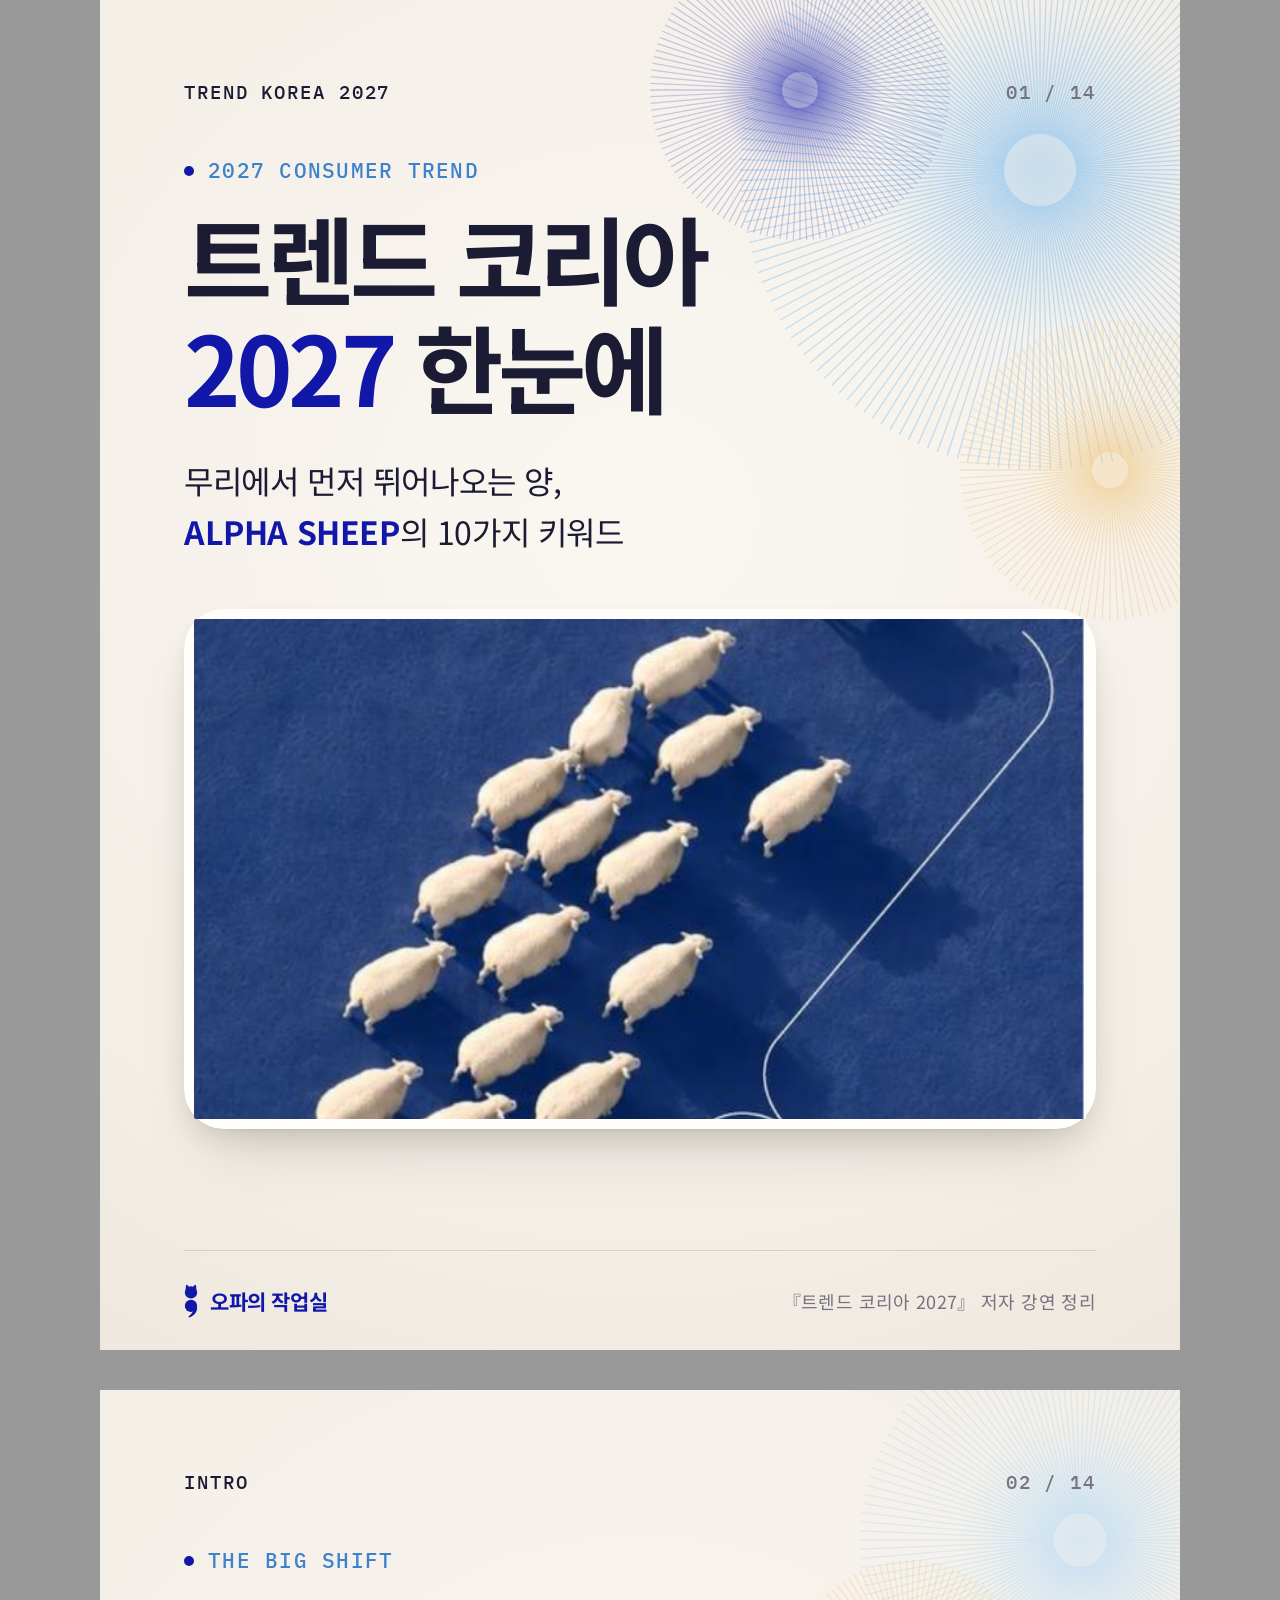
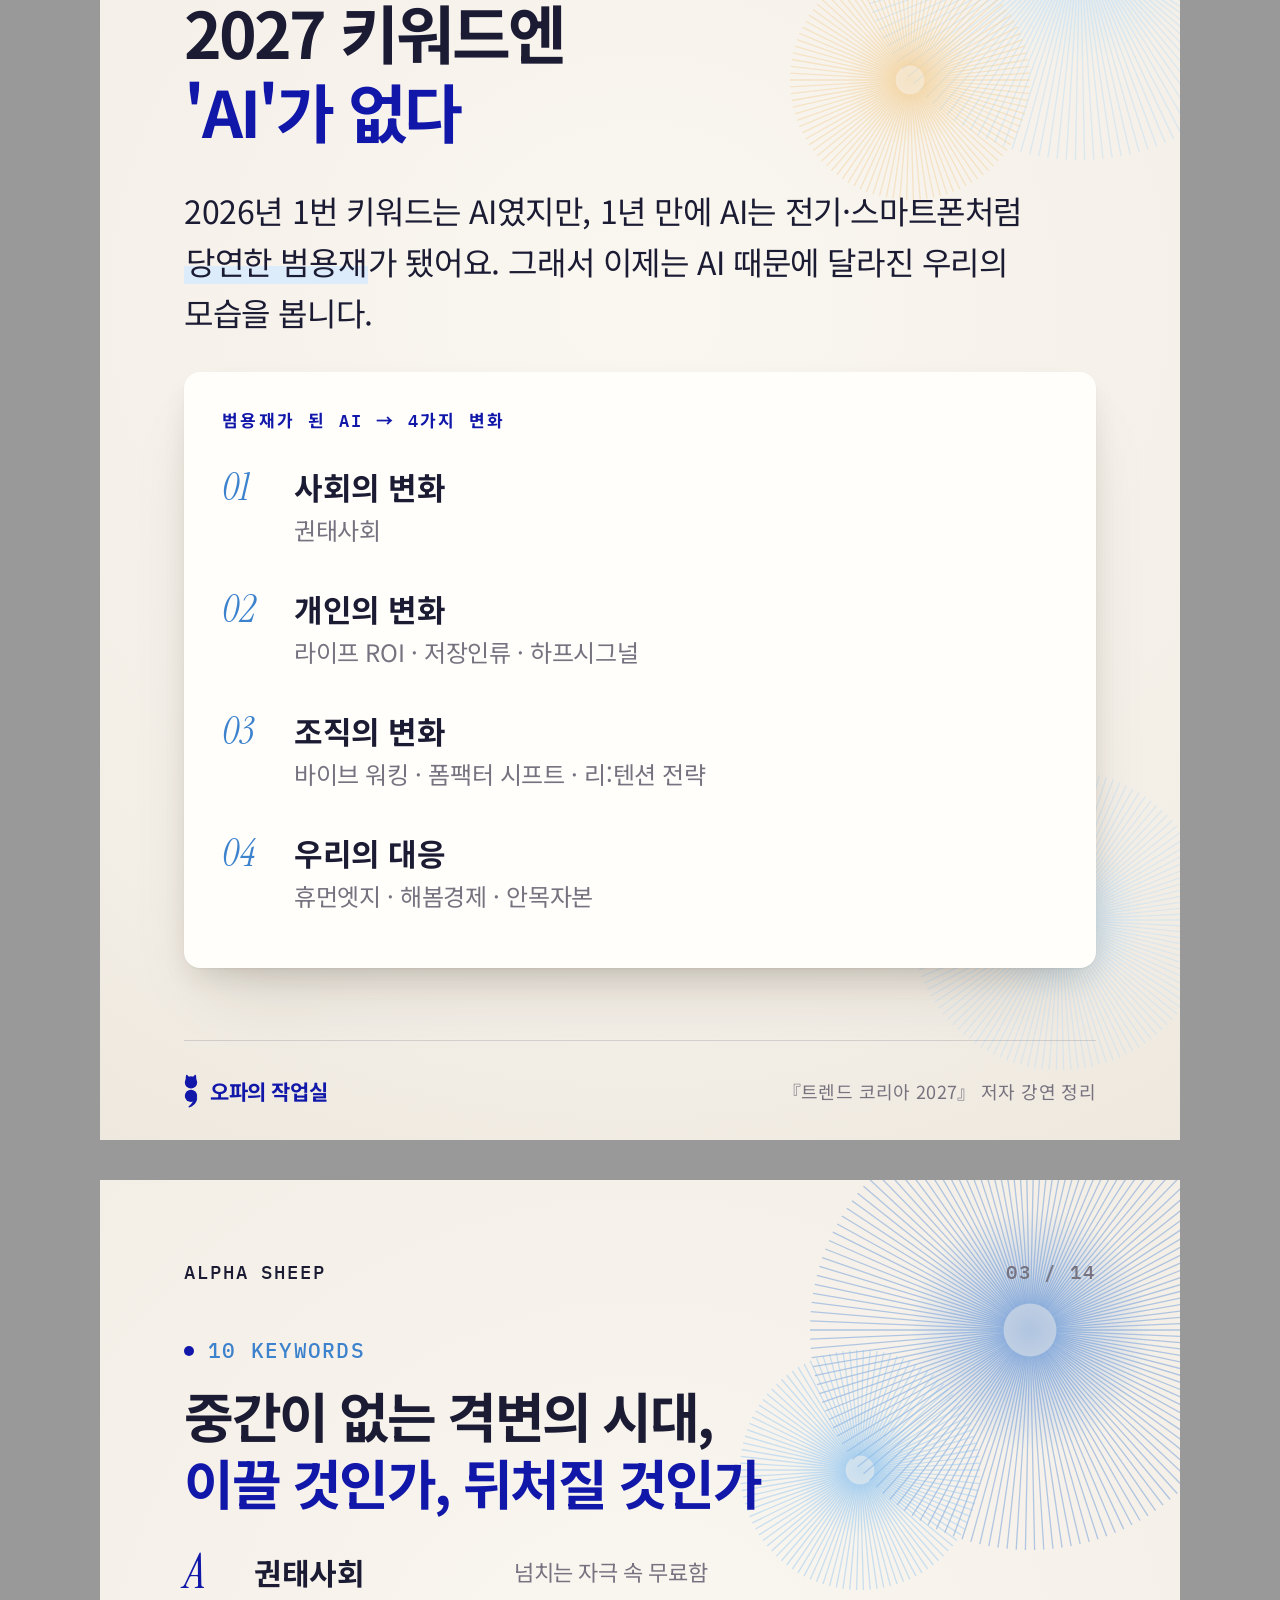
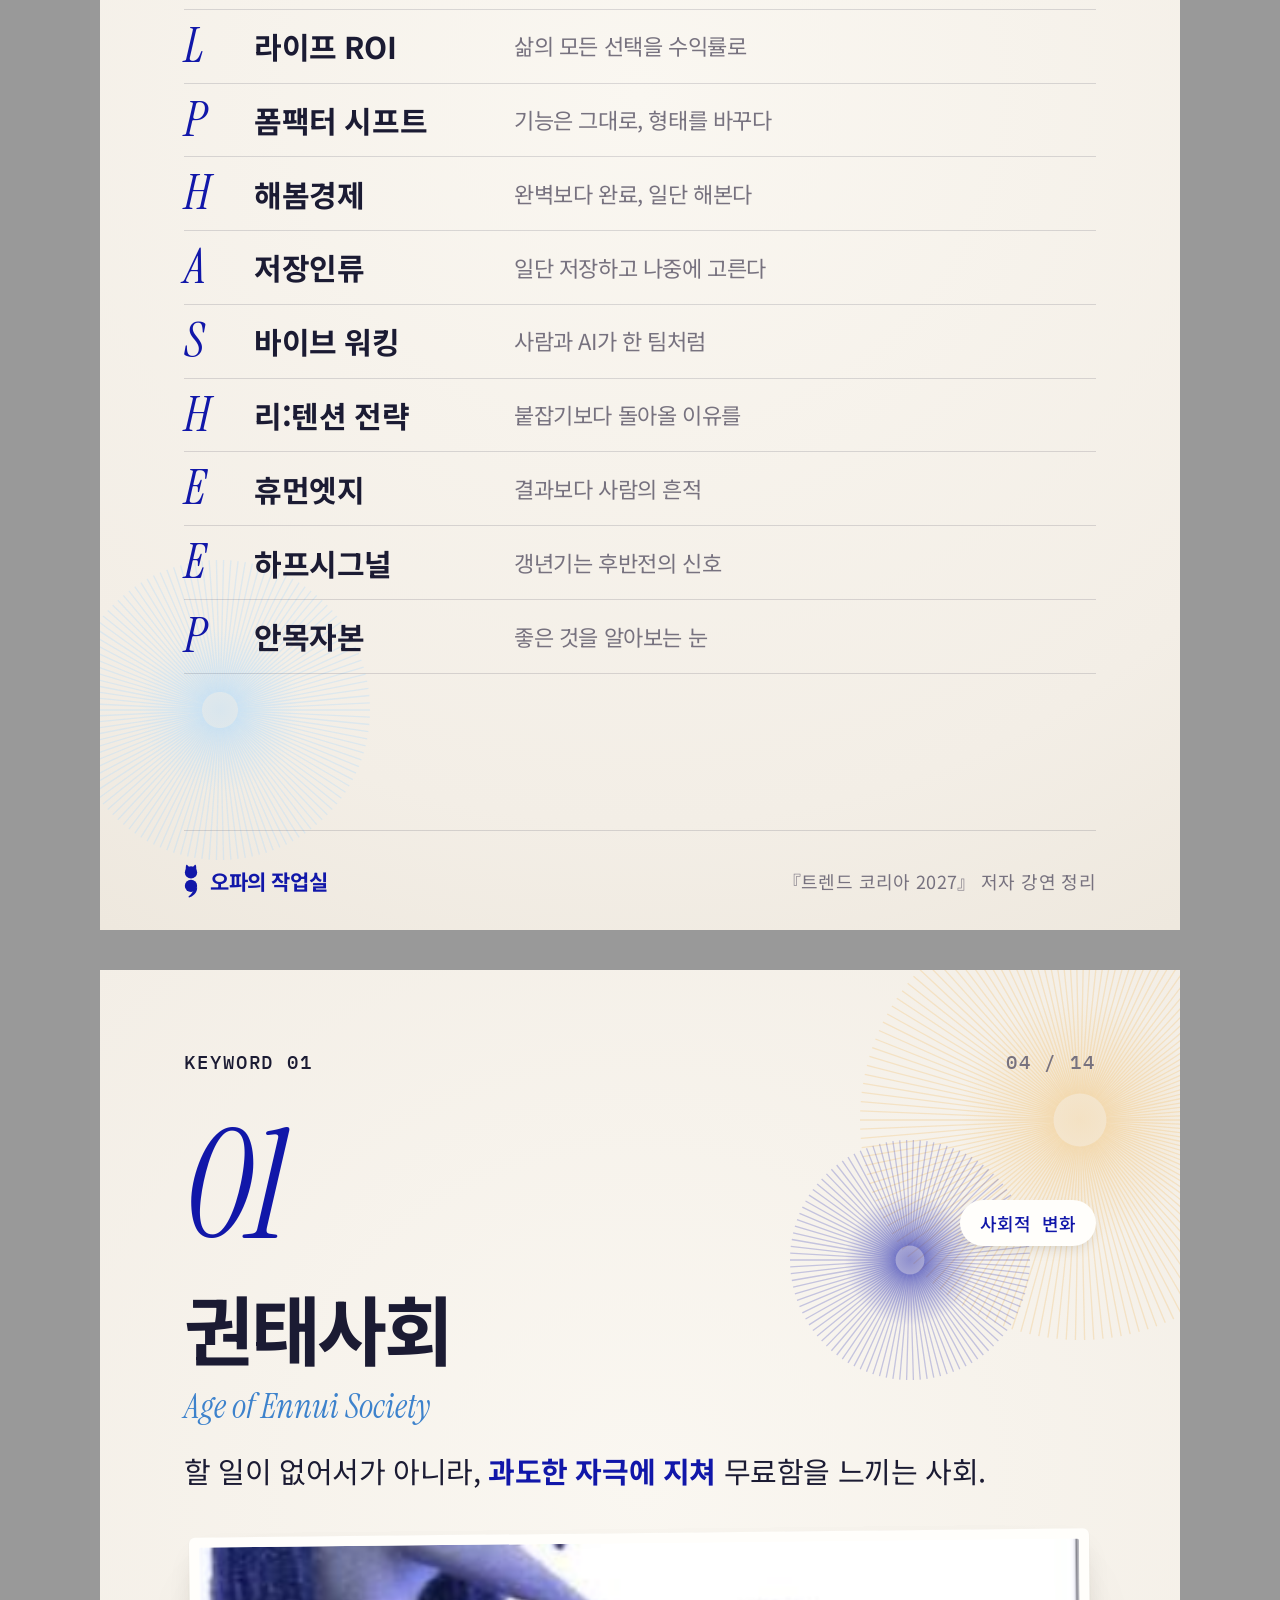
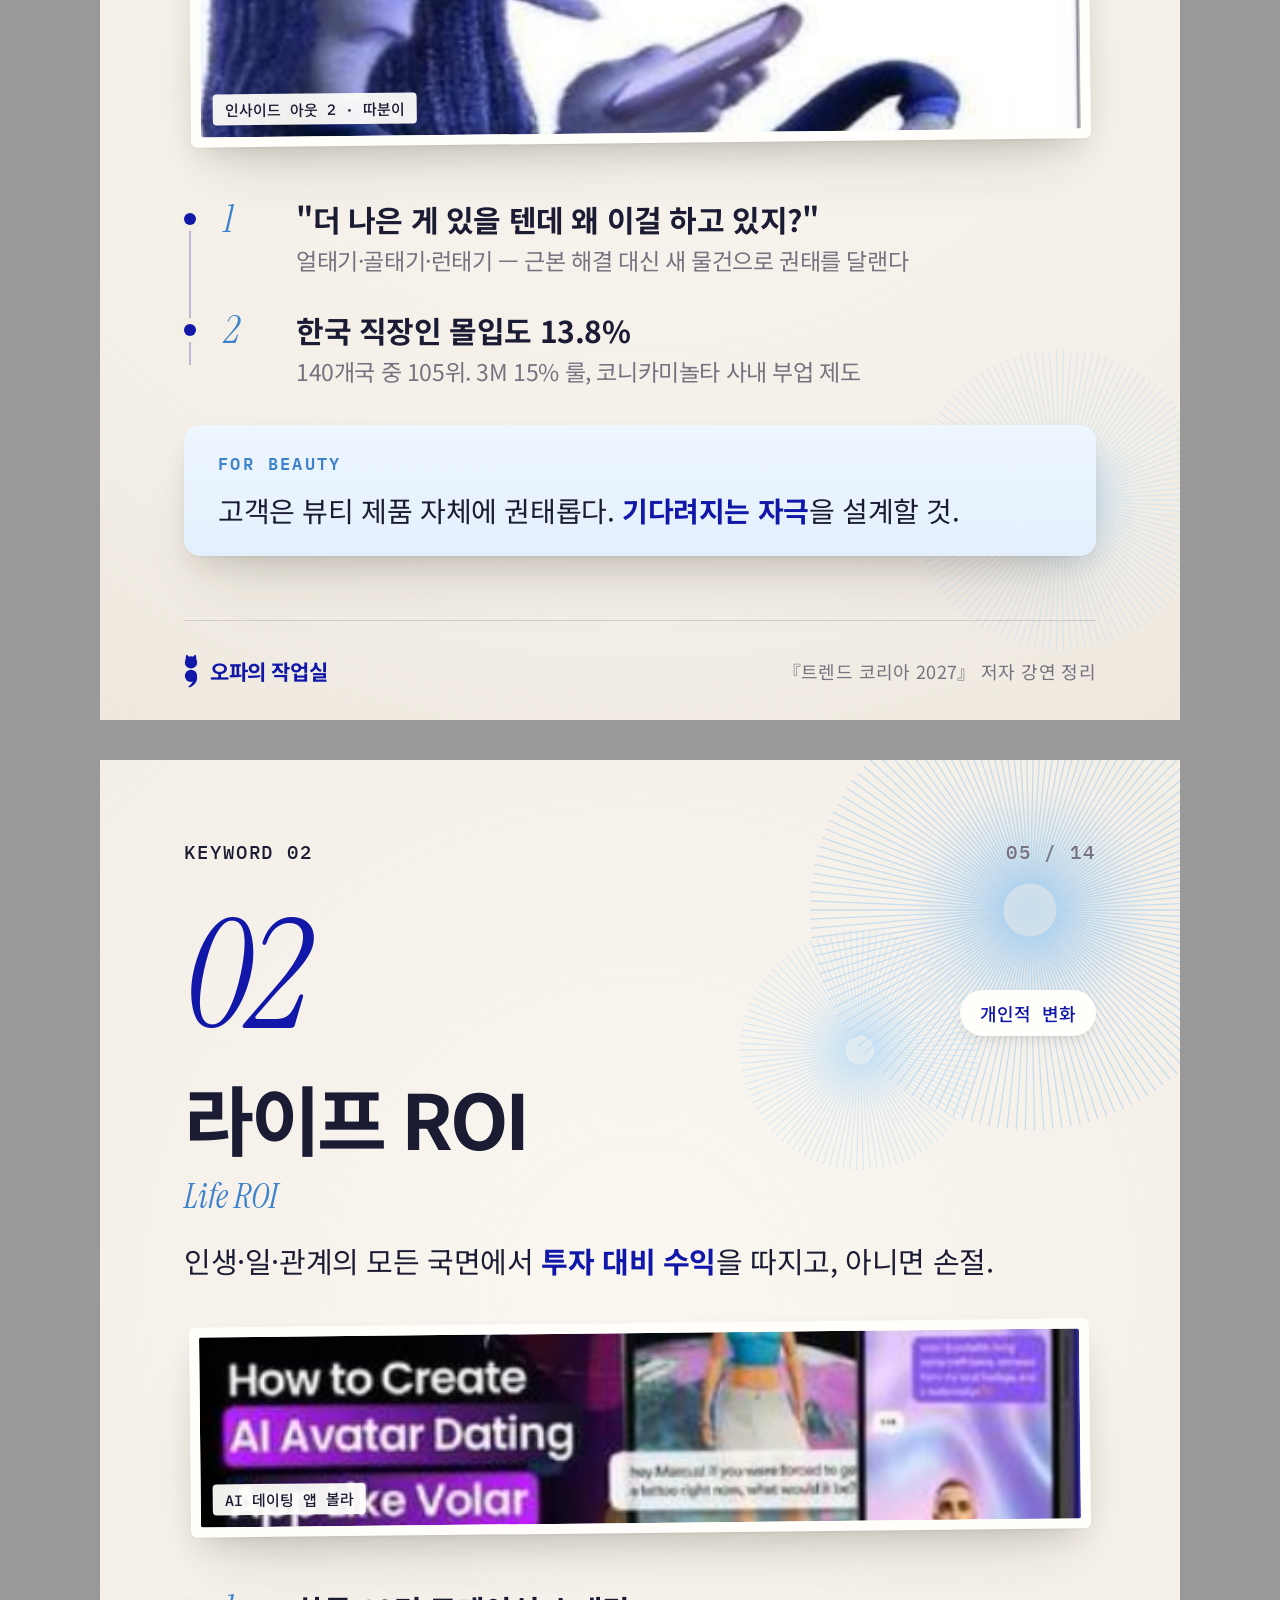
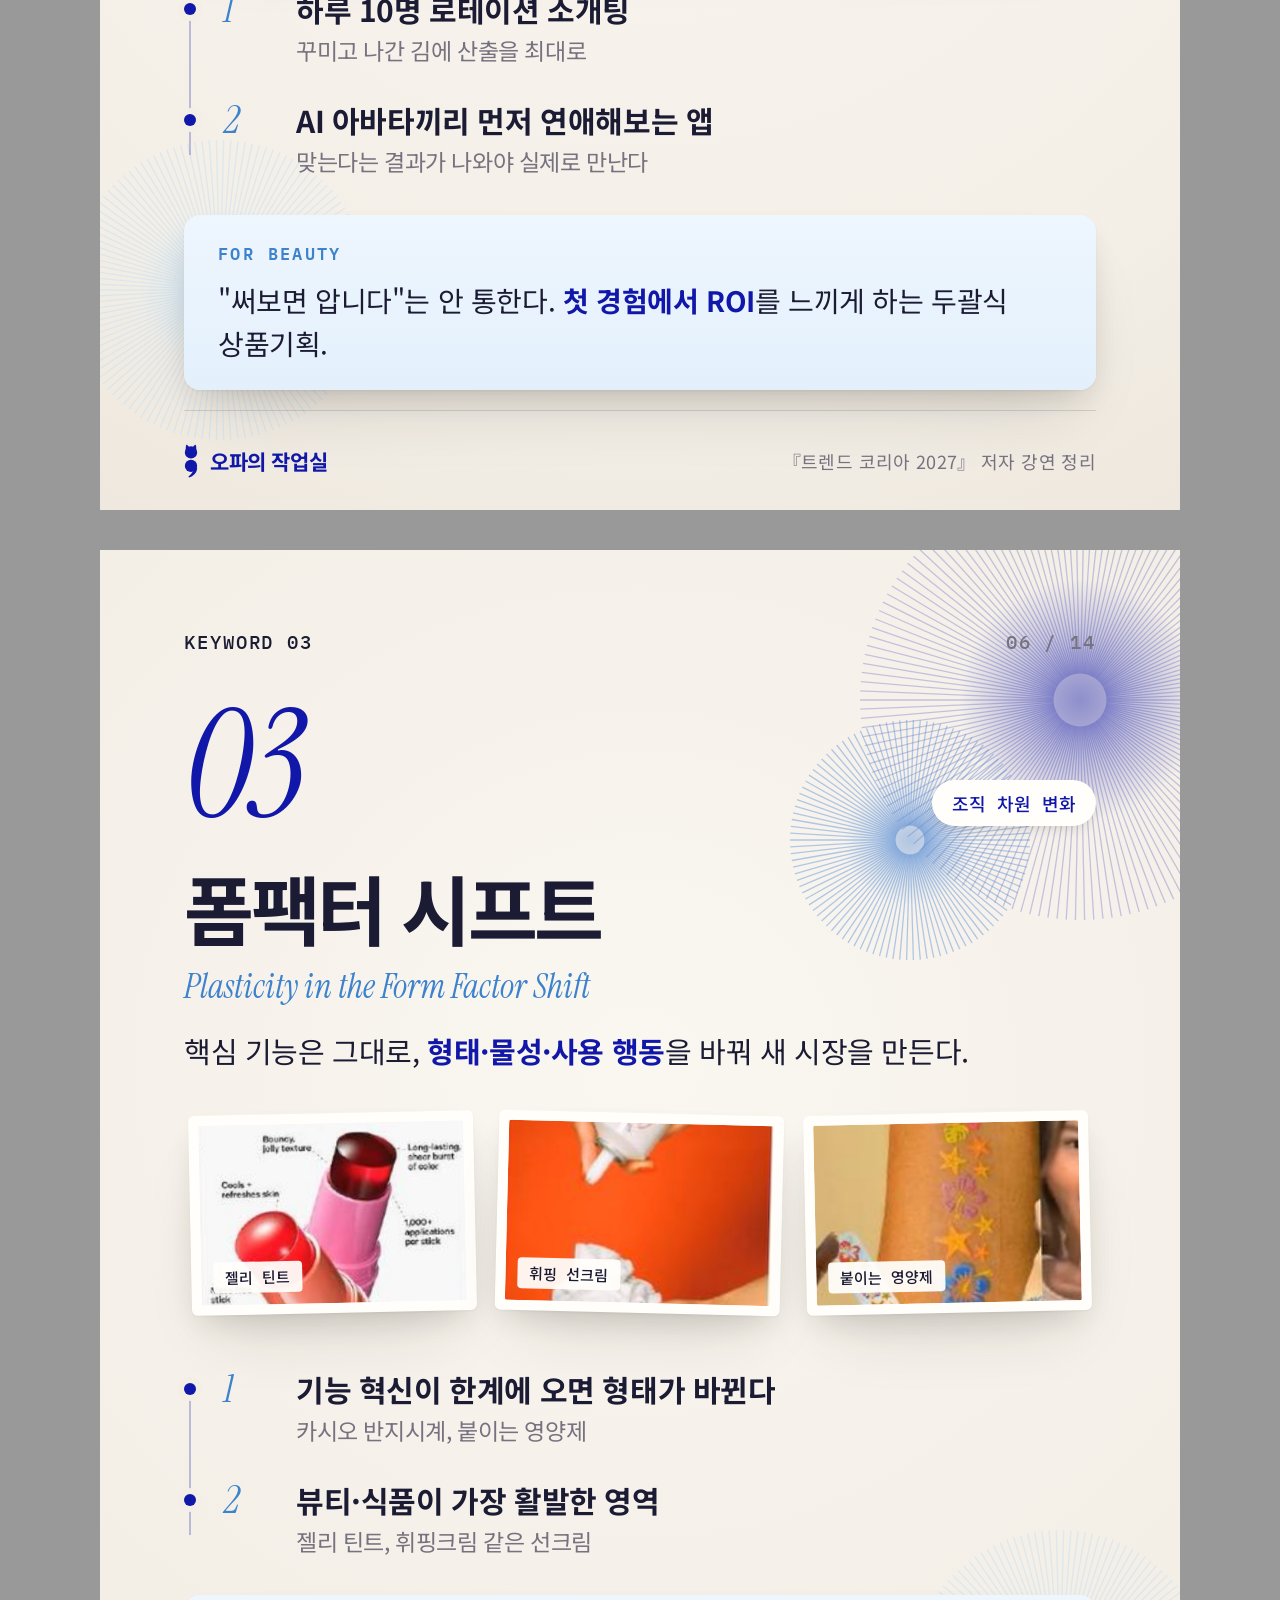
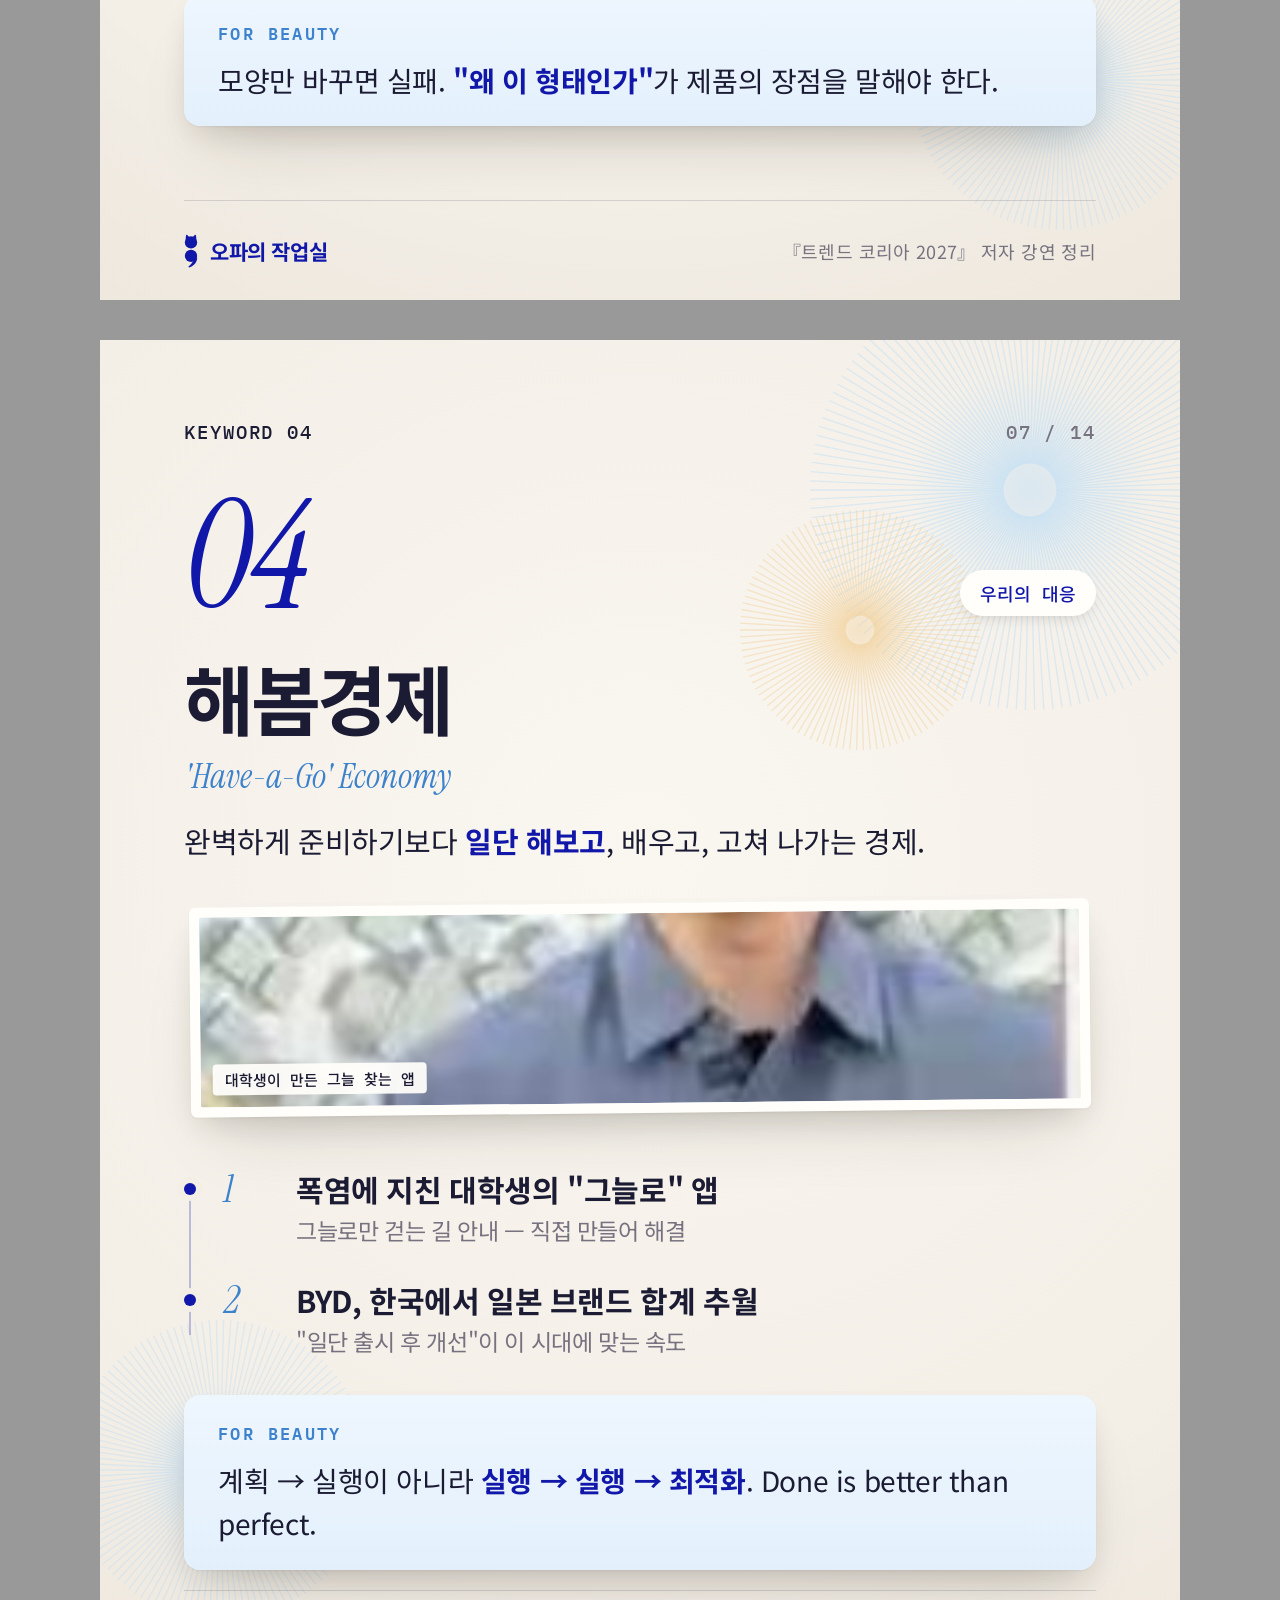
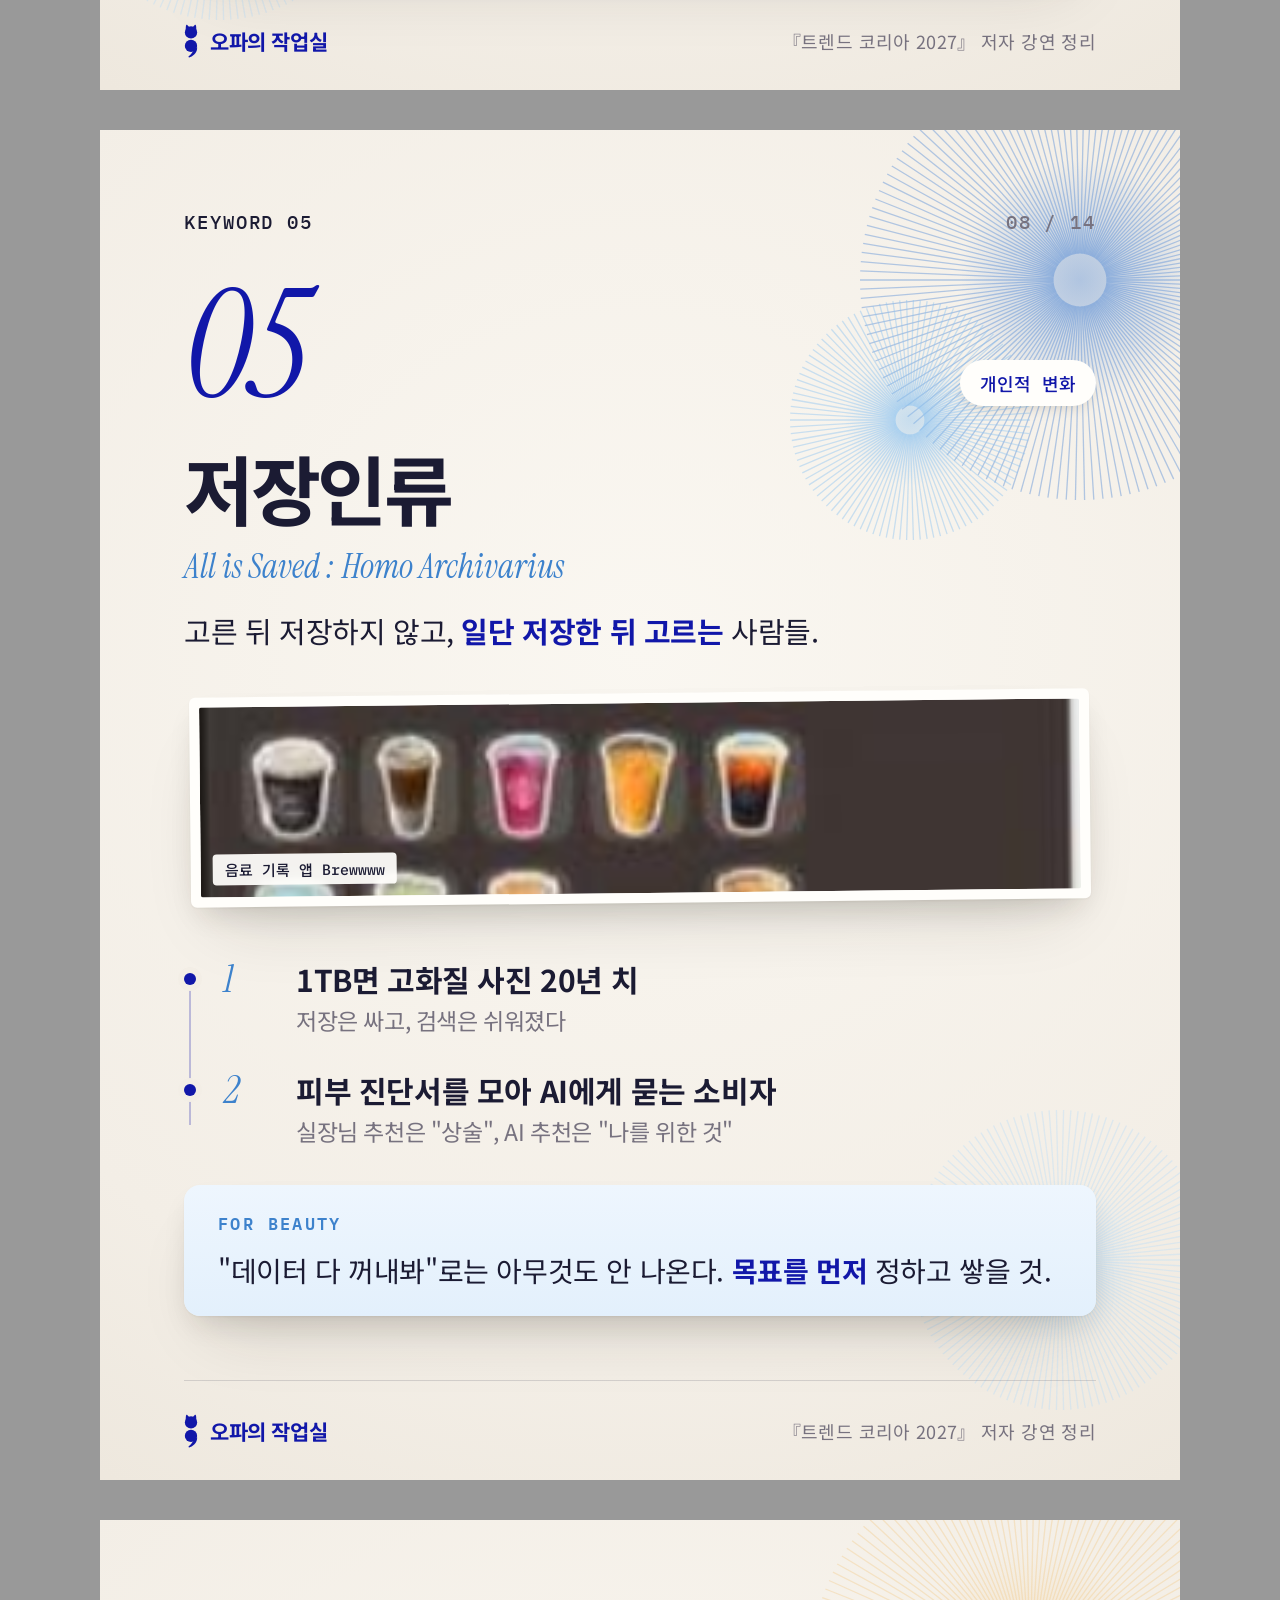
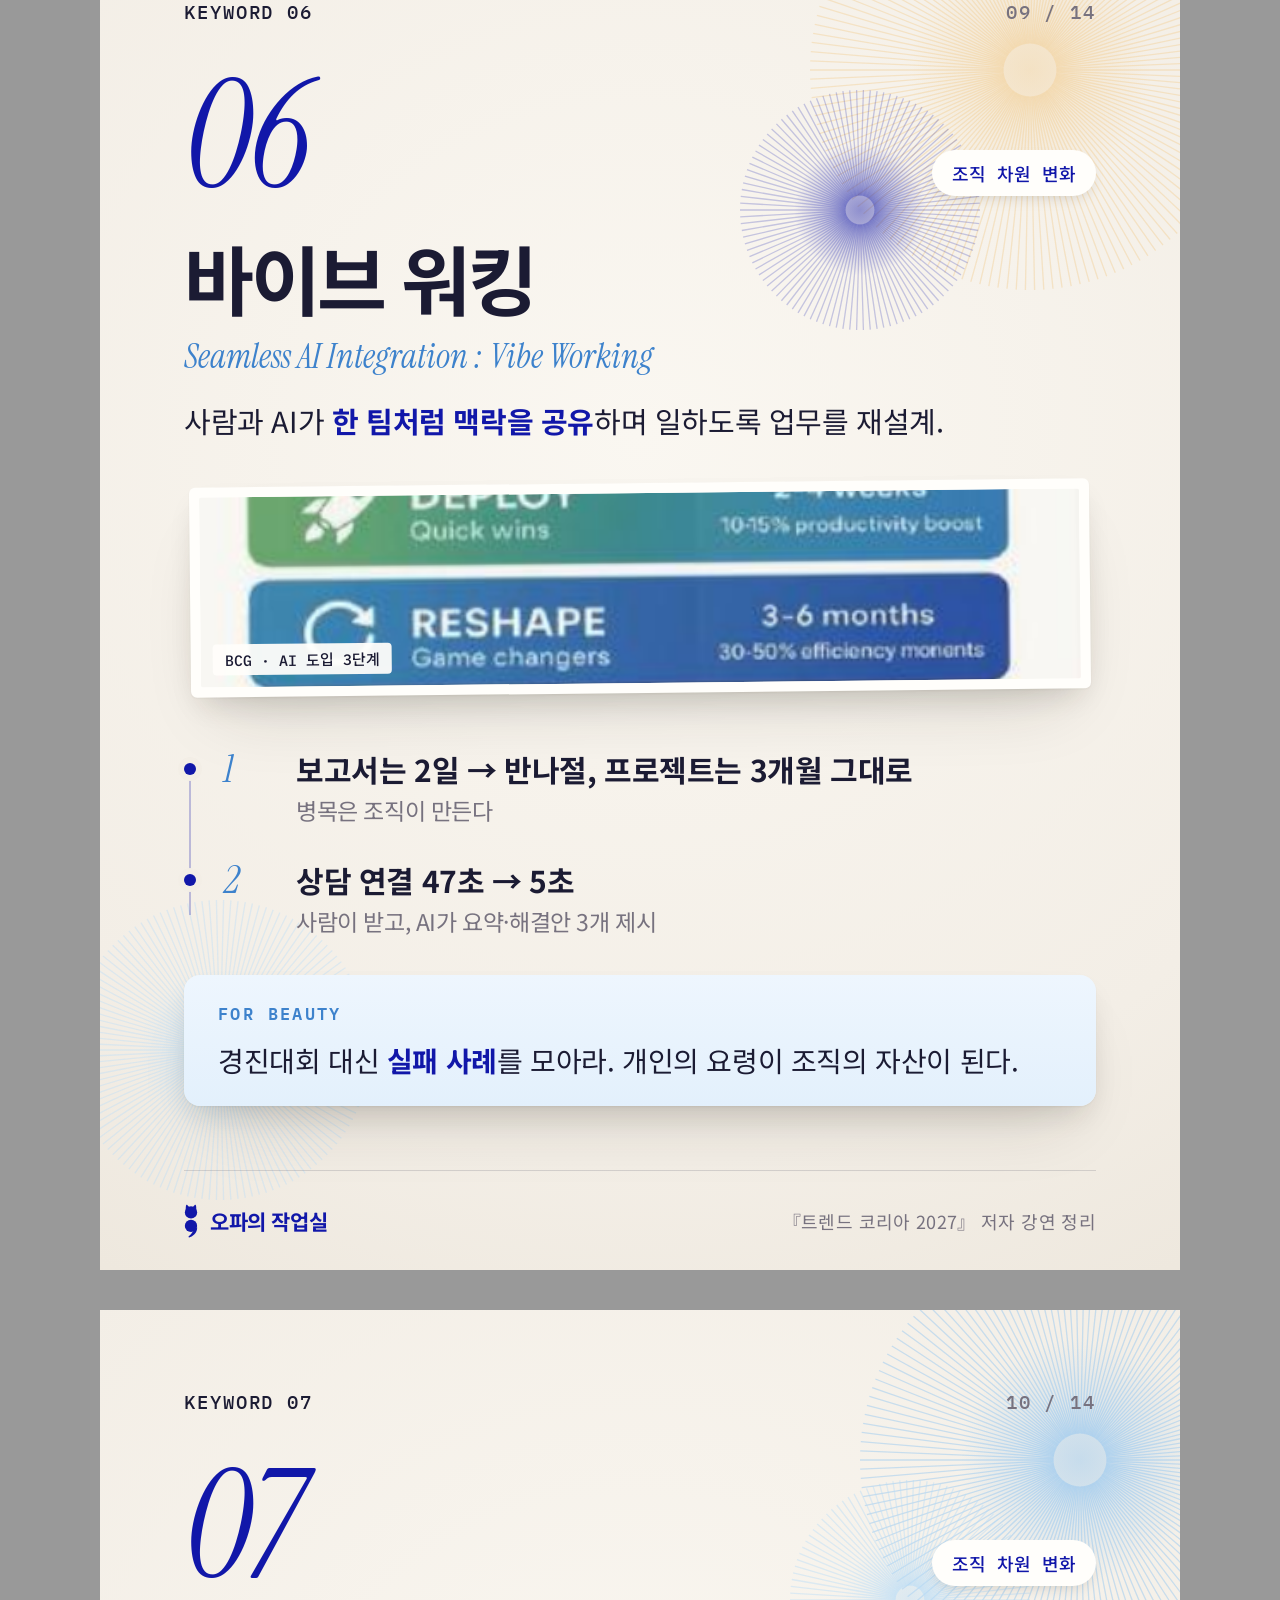
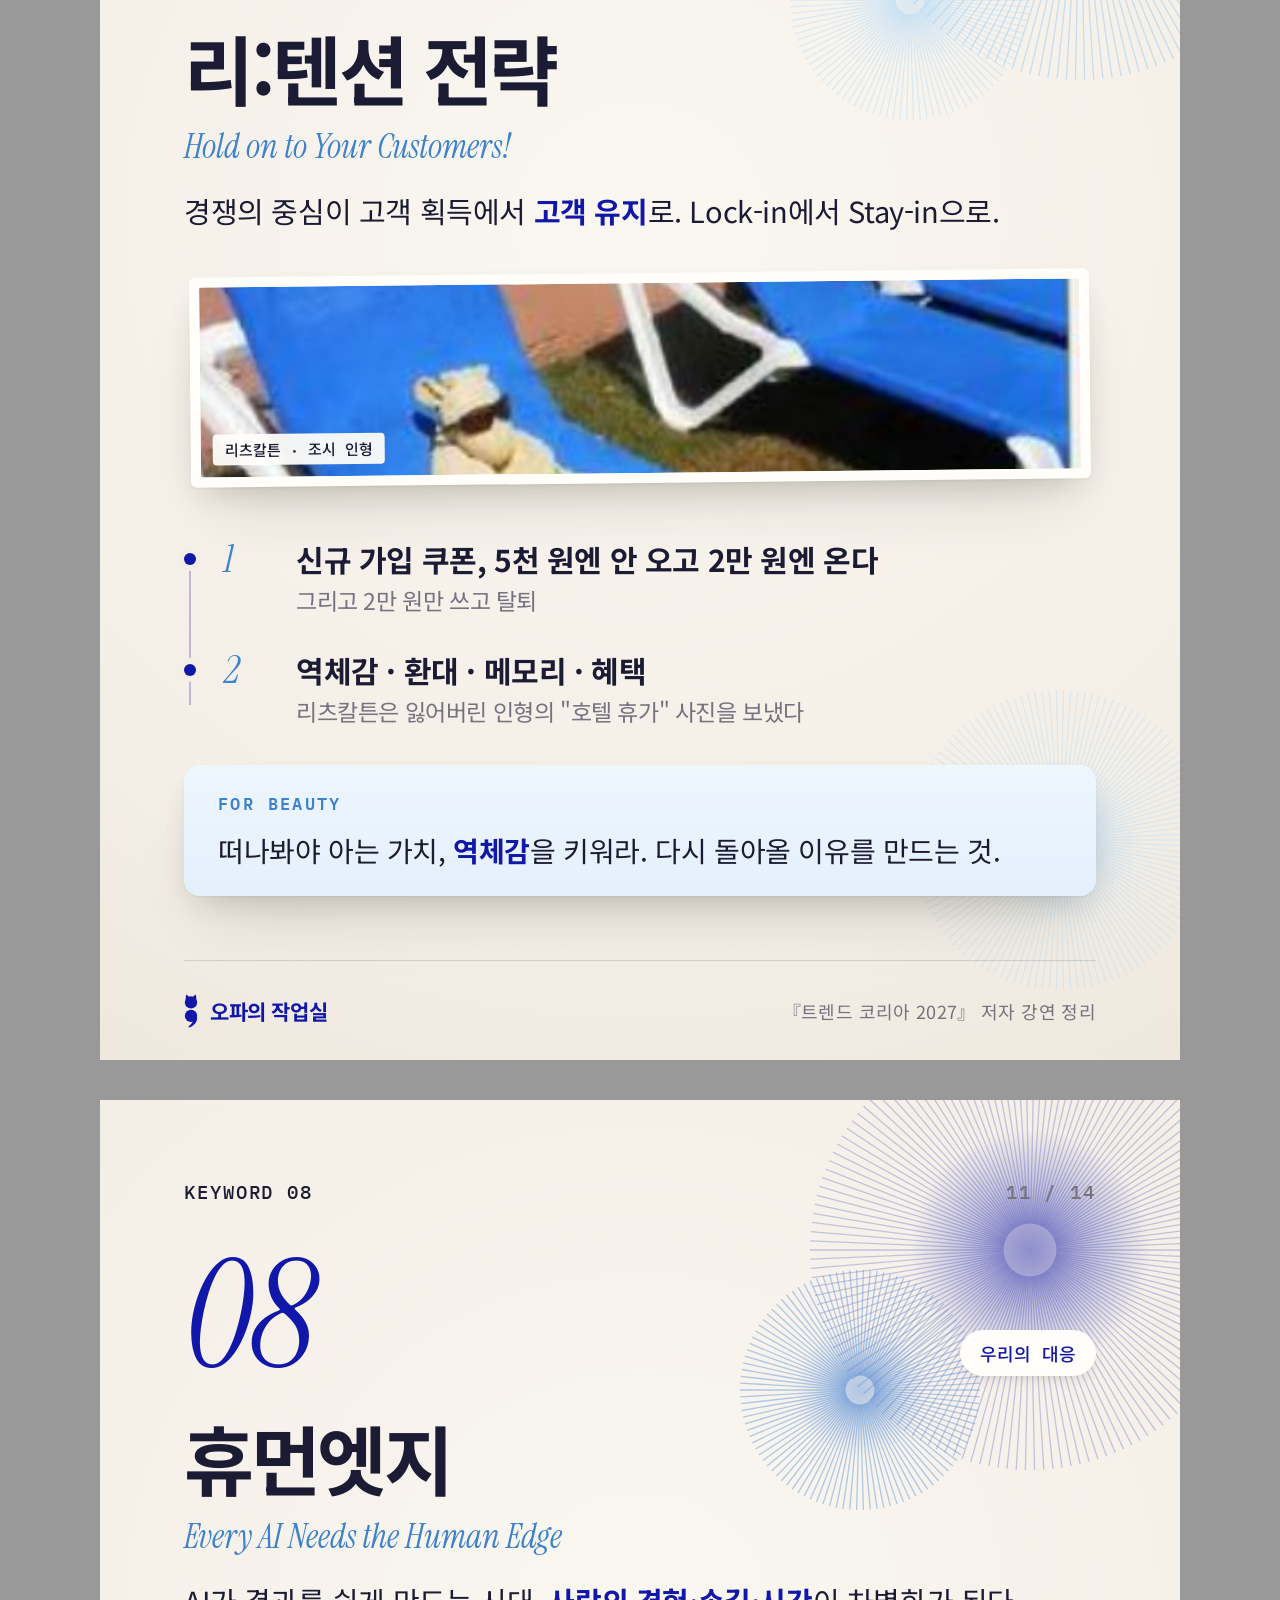
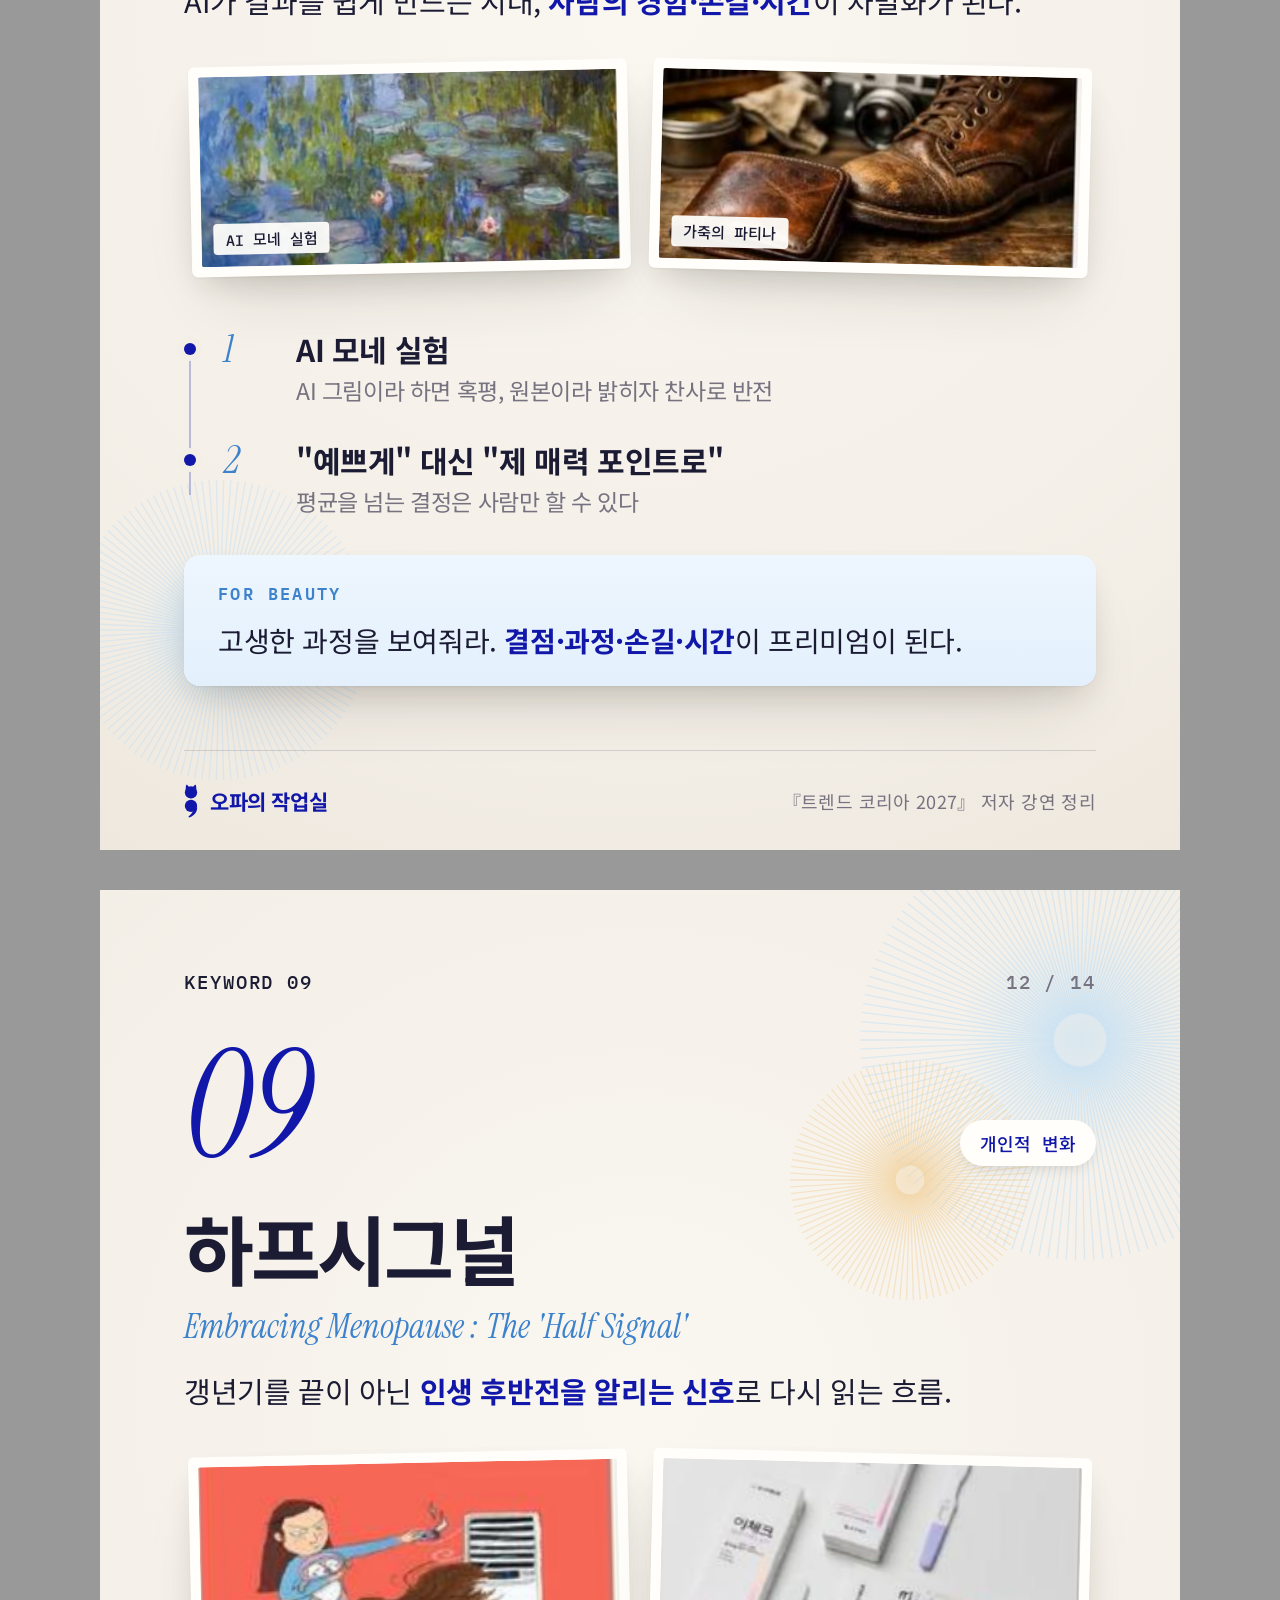
==== commit ee42db7c: "카드뉴스 디자인 개선: 핑크를 연하늘로, 종이 카드 그림자·방사형 선 원·인화 사진 프레임 Co-Authored-By: Claude Opus 5.5 <noreply@anthropi" ====
--- a/cardnews/trend-korea-2027/full.html
+++ b/cardnews/trend-korea-2027/full.html
@@ -1,7 +1,8 @@
 <!doctype html><html lang="ko"><head><meta charset="utf-8"><title>full.html</title>
-<link rel="stylesheet" href="fonts/noto.css"><link rel="stylesheet" href="fonts/jost.css">
+<link rel="stylesheet" href="fonts/noto.css"><link rel="stylesheet" href="fonts/jost.css"><link rel="stylesheet" href="fonts/extra.css">
 <link rel="stylesheet" href="opa-cards.css"></head><body>
 <section class="card" id="c1">
+  <svg class="burst" viewBox="0 0 1080 1350" aria-hidden="true"><radialGradient id="b1a"><stop offset="0" stop-color="#8EC3F0" stop-opacity=".45"/><stop offset="1" stop-color="#8EC3F0" stop-opacity="0"/></radialGradient><circle cx="940" cy="170" r="165" fill="url(#b1a)"/><g stroke="#8EC3F0" stroke-width="1.3" stroke-opacity="0.5"><line x1="976.0" y1="170.0" x2="1240.0" y2="170.0"/><line x1="976.0" y1="171.3" x2="1239.8" y2="180.5"/><line x1="975.9" y1="172.5" x2="1239.3" y2="190.9"/><line x1="975.8" y1="173.8" x2="1238.4" y2="201.4"/><line x1="975.6" y1="175.0" x2="1237.1" y2="211.8"/><line x1="975.5" y1="176.3" x2="1235.4" y2="222.1"/><line x1="975.2" y1="177.5" x2="1233.4" y2="232.4"/><line x1="974.9" y1="178.7" x2="1231.1" y2="242.6"/><line x1="974.6" y1="179.9" x2="1228.4" y2="252.7"/><line x1="974.2" y1="181.1" x2="1225.3" y2="262.7"/><line x1="973.8" y1="182.3" x2="1221.9" y2="272.6"/><line x1="973.4" y1="183.5" x2="1218.2" y2="282.4"/><line x1="972.9" y1="184.6" x2="1214.1" y2="292.0"/><line x1="972.4" y1="185.8" x2="1209.6" y2="301.5"/><line x1="971.8" y1="186.9" x2="1204.9" y2="310.8"/><line x1="971.2" y1="188.0" x2="1199.8" y2="320.0"/><line x1="970.5" y1="189.1" x2="1194.4" y2="329.0"/><line x1="969.8" y1="190.1" x2="1188.7" y2="337.8"/><line x1="969.1" y1="191.2" x2="1182.7" y2="346.3"/><line x1="968.4" y1="192.2" x2="1176.4" y2="354.7"/><line x1="967.6" y1="193.1" x2="1169.8" y2="362.8"/><line x1="966.8" y1="194.1" x2="1162.9" y2="370.7"/><line x1="965.9" y1="195.0" x2="1155.8" y2="378.4"/><line x1="965.0" y1="195.9" x2="1148.4" y2="385.8"/><line x1="964.1" y1="196.8" x2="1140.7" y2="392.9"/><line x1="963.1" y1="197.6" x2="1132.8" y2="399.8"/><line x1="962.2" y1="198.4" x2="1124.7" y2="406.4"/><line x1="961.2" y1="199.1" x2="1116.3" y2="412.7"/><line x1="960.1" y1="199.8" x2="1107.8" y2="418.7"/><line x1="959.1" y1="200.5" x2="1099.0" y2="424.4"/><line x1="958.0" y1="201.2" x2="1090.0" y2="429.8"/><line x1="956.9" y1="201.8" x2="1080.8" y2="434.9"/><line x1="955.8" y1="202.4" x2="1071.5" y2="439.6"/><line x1="954.6" y1="202.9" x2="1062.0" y2="444.1"/><line x1="953.5" y1="203.4" x2="1052.4" y2="448.2"/><line x1="952.3" y1="203.8" x2="1042.6" y2="451.9"/><line x1="951.1" y1="204.2" x2="1032.7" y2="455.3"/><line x1="949.9" y1="204.6" x2="1022.7" y2="458.4"/><line x1="948.7" y1="204.9" x2="1012.6" y2="461.1"/><line x1="947.5" y1="205.2" x2="1002.4" y2="463.4"/><line x1="946.3" y1="205.5" x2="992.1" y2="465.4"/><line x1="945.0" y1="205.6" x2="981.8" y2="467.1"/><line x1="943.8" y1="205.8" x2="971.4" y2="468.4"/><line x1="942.5" y1="205.9" x2="960.9" y2="469.3"/><line x1="941.3" y1="206.0" x2="950.5" y2="469.8"/><line x1="940.0" y1="206.0" x2="940.0" y2="470.0"/><line x1="938.7" y1="206.0" x2="929.5" y2="469.8"/><line x1="937.5" y1="205.9" x2="919.1" y2="469.3"/><line x1="936.2" y1="205.8" x2="908.6" y2="468.4"/><line x1="935.0" y1="205.6" x2="898.2" y2="467.1"/><line x1="933.7" y1="205.5" x2="887.9" y2="465.4"/><line x1="932.5" y1="205.2" x2="877.6" y2="463.4"/><line x1="931.3" y1="204.9" x2="867.4" y2="461.1"/><line x1="930.1" y1="204.6" x2="857.3" y2="458.4"/><line x1="928.9" y1="204.2" x2="847.3" y2="455.3"/><line x1="927.7" y1="203.8" x2="837.4" y2="451.9"/><line x1="926.5" y1="203.4" x2="827.6" y2="448.2"/><line x1="925.4" y1="202.9" x2="818.0" y2="444.1"/><line x1="924.2" y1="202.4" x2="808.5" y2="439.6"/><line x1="923.1" y1="201.8" x2="799.2" y2="434.9"/><line x1="922.0" y1="201.2" x2="790.0" y2="429.8"/><line x1="920.9" y1="200.5" x2="781.0" y2="424.4"/><line x1="919.9" y1="199.8" x2="772.2" y2="418.7"/><line x1="918.8" y1="199.1" x2="763.7" y2="412.7"/><line x1="917.8" y1="198.4" x2="755.3" y2="406.4"/><line x1="916.9" y1="197.6" x2="747.2" y2="399.8"/><line x1="915.9" y1="196.8" x2="739.3" y2="392.9"/><line x1="915.0" y1="195.9" x2="731.6" y2="385.8"/><line x1="914.1" y1="195.0" x2="724.2" y2="378.4"/><line x1="913.2" y1="194.1" x2="717.1" y2="370.7"/><line x1="912.4" y1="193.1" x2="710.2" y2="362.8"/><line x1="911.6" y1="192.2" x2="703.6" y2="354.7"/><line x1="910.9" y1="191.2" x2="697.3" y2="346.3"/><line x1="910.2" y1="190.1" x2="691.3" y2="337.8"/><line x1="909.5" y1="189.1" x2="685.6" y2="329.0"/><line x1="908.8" y1="188.0" x2="680.2" y2="320.0"/><line x1="908.2" y1="186.9" x2="675.1" y2="310.8"/><line x1="907.6" y1="185.8" x2="670.4" y2="301.5"/><line x1="907.1" y1="184.6" x2="665.9" y2="292.0"/><line x1="906.6" y1="183.5" x2="661.8" y2="282.4"/><line x1="906.2" y1="182.3" x2="658.1" y2="272.6"/><line x1="905.8" y1="181.1" x2="654.7" y2="262.7"/><line x1="905.4" y1="179.9" x2="651.6" y2="252.7"/><line x1="905.1" y1="178.7" x2="648.9" y2="242.6"/><line x1="904.8" y1="177.5" x2="646.6" y2="232.4"/><line x1="904.5" y1="176.3" x2="644.6" y2="222.1"/><line x1="904.4" y1="175.0" x2="642.9" y2="211.8"/><line x1="904.2" y1="173.8" x2="641.6" y2="201.4"/><line x1="904.1" y1="172.5" x2="640.7" y2="190.9"/><line x1="904.0" y1="171.3" x2="640.2" y2="180.5"/><line x1="904.0" y1="170.0" x2="640.0" y2="170.0"/><line x1="904.0" y1="168.7" x2="640.2" y2="159.5"/><line x1="904.1" y1="167.5" x2="640.7" y2="149.1"/><line x1="904.2" y1="166.2" x2="641.6" y2="138.6"/><line x1="904.4" y1="165.0" x2="642.9" y2="128.2"/><line x1="904.5" y1="163.7" x2="644.6" y2="117.9"/><line x1="904.8" y1="162.5" x2="646.6" y2="107.6"/><line x1="905.1" y1="161.3" x2="648.9" y2="97.4"/><line x1="905.4" y1="160.1" x2="651.6" y2="87.3"/><line x1="905.8" y1="158.9" x2="654.7" y2="77.3"/><line x1="906.2" y1="157.7" x2="658.1" y2="67.4"/><line x1="906.6" y1="156.5" x2="661.8" y2="57.6"/><line x1="907.1" y1="155.4" x2="665.9" y2="48.0"/><line x1="907.6" y1="154.2" x2="670.4" y2="38.5"/><line x1="908.2" y1="153.1" x2="675.1" y2="29.2"/><line x1="908.8" y1="152.0" x2="680.2" y2="20.0"/><line x1="909.5" y1="150.9" x2="685.6" y2="11.0"/><line x1="910.2" y1="149.9" x2="691.3" y2="2.2"/><line x1="910.9" y1="148.8" x2="697.3" y2="-6.3"/><line x1="911.6" y1="147.8" x2="703.6" y2="-14.7"/><line x1="912.4" y1="146.9" x2="710.2" y2="-22.8"/><line x1="913.2" y1="145.9" x2="717.1" y2="-30.7"/><line x1="914.1" y1="145.0" x2="724.2" y2="-38.4"/><line x1="915.0" y1="144.1" x2="731.6" y2="-45.8"/><line x1="915.9" y1="143.2" x2="739.3" y2="-52.9"/><line x1="916.9" y1="142.4" x2="747.2" y2="-59.8"/><line x1="917.8" y1="141.6" x2="755.3" y2="-66.4"/><line x1="918.8" y1="140.9" x2="763.7" y2="-72.7"/><line x1="919.9" y1="140.2" x2="772.2" y2="-78.7"/><line x1="920.9" y1="139.5" x2="781.0" y2="-84.4"/><line x1="922.0" y1="138.8" x2="790.0" y2="-89.8"/><line x1="923.1" y1="138.2" x2="799.2" y2="-94.9"/><line x1="924.2" y1="137.6" x2="808.5" y2="-99.6"/><line x1="925.4" y1="137.1" x2="818.0" y2="-104.1"/><line x1="926.5" y1="136.6" x2="827.6" y2="-108.2"/><line x1="927.7" y1="136.2" x2="837.4" y2="-111.9"/><line x1="928.9" y1="135.8" x2="847.3" y2="-115.3"/><line x1="930.1" y1="135.4" x2="857.3" y2="-118.4"/><line x1="931.3" y1="135.1" x2="867.4" y2="-121.1"/><line x1="932.5" y1="134.8" x2="877.6" y2="-123.4"/><line x1="933.7" y1="134.5" x2="887.9" y2="-125.4"/><line x1="935.0" y1="134.4" x2="898.2" y2="-127.1"/><line x1="936.2" y1="134.2" x2="908.6" y2="-128.4"/><line x1="937.5" y1="134.1" x2="919.1" y2="-129.3"/><line x1="938.7" y1="134.0" x2="929.5" y2="-129.8"/><line x1="940.0" y1="134.0" x2="940.0" y2="-130.0"/><line x1="941.3" y1="134.0" x2="950.5" y2="-129.8"/><line x1="942.5" y1="134.1" x2="960.9" y2="-129.3"/><line x1="943.8" y1="134.2" x2="971.4" y2="-128.4"/><line x1="945.0" y1="134.4" x2="981.8" y2="-127.1"/><line x1="946.3" y1="134.5" x2="992.1" y2="-125.4"/><line x1="947.5" y1="134.8" x2="1002.4" y2="-123.4"/><line x1="948.7" y1="135.1" x2="1012.6" y2="-121.1"/><line x1="949.9" y1="135.4" x2="1022.7" y2="-118.4"/><line x1="951.1" y1="135.8" x2="1032.7" y2="-115.3"/><line x1="952.3" y1="136.2" x2="1042.6" y2="-111.9"/><line x1="953.5" y1="136.6" x2="1052.4" y2="-108.2"/><line x1="954.6" y1="137.1" x2="1062.0" y2="-104.1"/><line x1="955.8" y1="137.6" x2="1071.5" y2="-99.6"/><line x1="956.9" y1="138.2" x2="1080.8" y2="-94.9"/><line x1="958.0" y1="138.8" x2="1090.0" y2="-89.8"/><line x1="959.1" y1="139.5" x2="1099.0" y2="-84.4"/><line x1="960.1" y1="140.2" x2="1107.8" y2="-78.7"/><line x1="961.2" y1="140.9" x2="1116.3" y2="-72.7"/><line x1="962.2" y1="141.6" x2="1124.7" y2="-66.4"/><line x1="963.1" y1="142.4" x2="1132.8" y2="-59.8"/><line x1="964.1" y1="143.2" x2="1140.7" y2="-52.9"/><line x1="965.0" y1="144.1" x2="1148.4" y2="-45.8"/><line x1="965.9" y1="145.0" x2="1155.8" y2="-38.4"/><line x1="966.8" y1="145.9" x2="1162.9" y2="-30.7"/><line x1="967.6" y1="146.9" x2="1169.8" y2="-22.8"/><line x1="968.4" y1="147.8" x2="1176.4" y2="-14.7"/><line x1="969.1" y1="148.8" x2="1182.7" y2="-6.3"/><line x1="969.8" y1="149.9" x2="1188.7" y2="2.2"/><line x1="970.5" y1="150.9" x2="1194.4" y2="11.0"/><line x1="971.2" y1="152.0" x2="1199.8" y2="20.0"/><line x1="971.8" y1="153.1" x2="1204.9" y2="29.2"/><line x1="972.4" y1="154.2" x2="1209.6" y2="38.5"/><line x1="972.9" y1="155.4" x2="1214.1" y2="48.0"/><line x1="973.4" y1="156.5" x2="1218.2" y2="57.6"/><line x1="973.8" y1="157.7" x2="1221.9" y2="67.4"/><line x1="974.2" y1="158.9" x2="1225.3" y2="77.3"/><line x1="974.6" y1="160.1" x2="1228.4" y2="87.3"/><line x1="974.9" y1="161.3" x2="1231.1" y2="97.4"/><line x1="975.2" y1="162.5" x2="1233.4" y2="107.6"/><line x1="975.5" y1="163.7" x2="1235.4" y2="117.9"/><line x1="975.6" y1="165.0" x2="1237.1" y2="128.2"/><line x1="975.8" y1="166.2" x2="1238.4" y2="138.6"/><line x1="975.9" y1="167.5" x2="1239.3" y2="149.1"/><line x1="976.0" y1="168.7" x2="1239.8" y2="159.5"/></g><radialGradient id="b1b"><stop offset="0" stop-color="#1117A9" stop-opacity=".45"/><stop offset="1" stop-color="#1117A9" stop-opacity="0"/></radialGradient><circle cx="700" cy="90" r="82" fill="url(#b1b)"/><g stroke="#1117A9" stroke-width="1.3" stroke-opacity="0.2"><line x1="718.0" y1="90.0" x2="850.0" y2="90.0"/><line x1="718.0" y1="90.8" x2="849.8" y2="96.7"/><line x1="717.9" y1="91.6" x2="849.4" y2="103.4"/><line x1="717.8" y1="92.4" x2="848.6" y2="110.1"/><line x1="717.7" y1="93.2" x2="847.6" y2="116.8"/><line x1="717.5" y1="94.0" x2="846.2" y2="123.4"/><line x1="717.4" y1="94.8" x2="844.6" y2="129.9"/><line x1="717.1" y1="95.6" x2="842.7" y2="136.4"/><line x1="716.9" y1="96.3" x2="840.4" y2="142.7"/><line x1="716.6" y1="97.1" x2="837.9" y2="149.0"/><line x1="716.2" y1="97.8" x2="835.1" y2="155.1"/><line x1="715.9" y1="98.5" x2="832.1" y2="161.1"/><line x1="715.5" y1="99.2" x2="828.8" y2="166.9"/><line x1="715.0" y1="99.9" x2="825.2" y2="172.6"/><line x1="714.6" y1="100.6" x2="821.4" y2="178.2"/><line x1="714.1" y1="101.2" x2="817.3" y2="183.5"/><line x1="713.6" y1="101.8" x2="813.0" y2="188.7"/><line x1="713.0" y1="102.4" x2="808.4" y2="193.7"/><line x1="712.4" y1="103.0" x2="803.7" y2="198.4"/><line x1="711.8" y1="103.6" x2="798.7" y2="203.0"/><line x1="711.2" y1="104.1" x2="793.5" y2="207.3"/><line x1="710.6" y1="104.6" x2="788.2" y2="211.4"/><line x1="709.9" y1="105.0" x2="782.6" y2="215.2"/><line x1="709.2" y1="105.5" x2="776.9" y2="218.8"/><line x1="708.5" y1="105.9" x2="771.1" y2="222.1"/><line x1="707.8" y1="106.2" x2="765.1" y2="225.1"/><line x1="707.1" y1="106.6" x2="759.0" y2="227.9"/><line x1="706.3" y1="106.9" x2="752.7" y2="230.4"/><line x1="705.6" y1="107.1" x2="746.4" y2="232.7"/><line x1="704.8" y1="107.4" x2="739.9" y2="234.6"/><line x1="704.0" y1="107.5" x2="733.4" y2="236.2"/><line x1="703.2" y1="107.7" x2="726.8" y2="237.6"/><line x1="702.4" y1="107.8" x2="720.1" y2="238.6"/><line x1="701.6" y1="107.9" x2="713.4" y2="239.4"/><line x1="700.8" y1="108.0" x2="706.7" y2="239.8"/><line x1="700.0" y1="108.0" x2="700.0" y2="240.0"/><line x1="699.2" y1="108.0" x2="693.3" y2="239.8"/><line x1="698.4" y1="107.9" x2="686.6" y2="239.4"/><line x1="697.6" y1="107.8" x2="679.9" y2="238.6"/><line x1="696.8" y1="107.7" x2="673.2" y2="237.6"/><line x1="696.0" y1="107.5" x2="666.6" y2="236.2"/><line x1="695.2" y1="107.4" x2="660.1" y2="234.6"/><line x1="694.4" y1="107.1" x2="653.6" y2="232.7"/><line x1="693.7" y1="106.9" x2="647.3" y2="230.4"/><line x1="692.9" y1="106.6" x2="641.0" y2="227.9"/><line x1="692.2" y1="106.2" x2="634.9" y2="225.1"/><line x1="691.5" y1="105.9" x2="628.9" y2="222.1"/><line x1="690.8" y1="105.5" x2="623.1" y2="218.8"/><line x1="690.1" y1="105.0" x2="617.4" y2="215.2"/><line x1="689.4" y1="104.6" x2="611.8" y2="211.4"/><line x1="688.8" y1="104.1" x2="606.5" y2="207.3"/><line x1="688.2" y1="103.6" x2="601.3" y2="203.0"/><line x1="687.6" y1="103.0" x2="596.3" y2="198.4"/><line x1="687.0" y1="102.4" x2="591.6" y2="193.7"/><line x1="686.4" y1="101.8" x2="587.0" y2="188.7"/><line x1="685.9" y1="101.2" x2="582.7" y2="183.5"/><line x1="685.4" y1="100.6" x2="578.6" y2="178.2"/><line x1="685.0" y1="99.9" x2="574.8" y2="172.6"/><line x1="684.5" y1="99.2" x2="571.2" y2="166.9"/><line x1="684.1" y1="98.5" x2="567.9" y2="161.1"/><line x1="683.8" y1="97.8" x2="564.9" y2="155.1"/><line x1="683.4" y1="97.1" x2="562.1" y2="149.0"/><line x1="683.1" y1="96.3" x2="559.6" y2="142.7"/><line x1="682.9" y1="95.6" x2="557.3" y2="136.4"/><line x1="682.6" y1="94.8" x2="555.4" y2="129.9"/><line x1="682.5" y1="94.0" x2="553.8" y2="123.4"/><line x1="682.3" y1="93.2" x2="552.4" y2="116.8"/><line x1="682.2" y1="92.4" x2="551.4" y2="110.1"/><line x1="682.1" y1="91.6" x2="550.6" y2="103.4"/><line x1="682.0" y1="90.8" x2="550.2" y2="96.7"/><line x1="682.0" y1="90.0" x2="550.0" y2="90.0"/><line x1="682.0" y1="89.2" x2="550.2" y2="83.3"/><line x1="682.1" y1="88.4" x2="550.6" y2="76.6"/><line x1="682.2" y1="87.6" x2="551.4" y2="69.9"/><line x1="682.3" y1="86.8" x2="552.4" y2="63.2"/><line x1="682.5" y1="86.0" x2="553.8" y2="56.6"/><line x1="682.6" y1="85.2" x2="555.4" y2="50.1"/><line x1="682.9" y1="84.4" x2="557.3" y2="43.6"/><line x1="683.1" y1="83.7" x2="559.6" y2="37.3"/><line x1="683.4" y1="82.9" x2="562.1" y2="31.0"/><line x1="683.8" y1="82.2" x2="564.9" y2="24.9"/><line x1="684.1" y1="81.5" x2="567.9" y2="18.9"/><line x1="684.5" y1="80.8" x2="571.2" y2="13.1"/><line x1="685.0" y1="80.1" x2="574.8" y2="7.4"/><line x1="685.4" y1="79.4" x2="578.6" y2="1.8"/><line x1="685.9" y1="78.8" x2="582.7" y2="-3.5"/><line x1="686.4" y1="78.2" x2="587.0" y2="-8.7"/><line x1="687.0" y1="77.6" x2="591.6" y2="-13.7"/><line x1="687.6" y1="77.0" x2="596.3" y2="-18.4"/><line x1="688.2" y1="76.4" x2="601.3" y2="-23.0"/><line x1="688.8" y1="75.9" x2="606.5" y2="-27.3"/><line x1="689.4" y1="75.4" x2="611.8" y2="-31.4"/><line x1="690.1" y1="75.0" x2="617.4" y2="-35.2"/><line x1="690.8" y1="74.5" x2="623.1" y2="-38.8"/><line x1="691.5" y1="74.1" x2="628.9" y2="-42.1"/><line x1="692.2" y1="73.8" x2="634.9" y2="-45.1"/><line x1="692.9" y1="73.4" x2="641.0" y2="-47.9"/><line x1="693.7" y1="73.1" x2="647.3" y2="-50.4"/><line x1="694.4" y1="72.9" x2="653.6" y2="-52.7"/><line x1="695.2" y1="72.6" x2="660.1" y2="-54.6"/><line x1="696.0" y1="72.5" x2="666.6" y2="-56.2"/><line x1="696.8" y1="72.3" x2="673.2" y2="-57.6"/><line x1="697.6" y1="72.2" x2="679.9" y2="-58.6"/><line x1="698.4" y1="72.1" x2="686.6" y2="-59.4"/><line x1="699.2" y1="72.0" x2="693.3" y2="-59.8"/><line x1="700.0" y1="72.0" x2="700.0" y2="-60.0"/><line x1="700.8" y1="72.0" x2="706.7" y2="-59.8"/><line x1="701.6" y1="72.1" x2="713.4" y2="-59.4"/><line x1="702.4" y1="72.2" x2="720.1" y2="-58.6"/><line x1="703.2" y1="72.3" x2="726.8" y2="-57.6"/><line x1="704.0" y1="72.5" x2="733.4" y2="-56.2"/><line x1="704.8" y1="72.6" x2="739.9" y2="-54.6"/><line x1="705.6" y1="72.9" x2="746.4" y2="-52.7"/><line x1="706.3" y1="73.1" x2="752.7" y2="-50.4"/><line x1="707.1" y1="73.4" x2="759.0" y2="-47.9"/><line x1="707.8" y1="73.8" x2="765.1" y2="-45.1"/><line x1="708.5" y1="74.1" x2="771.1" y2="-42.1"/><line x1="709.2" y1="74.5" x2="776.9" y2="-38.8"/><line x1="709.9" y1="75.0" x2="782.6" y2="-35.2"/><line x1="710.6" y1="75.4" x2="788.2" y2="-31.4"/><line x1="711.2" y1="75.9" x2="793.5" y2="-27.3"/><line x1="711.8" y1="76.4" x2="798.7" y2="-23.0"/><line x1="712.4" y1="77.0" x2="803.7" y2="-18.4"/><line x1="713.0" y1="77.6" x2="808.4" y2="-13.7"/><line x1="713.6" y1="78.2" x2="813.0" y2="-8.7"/><line x1="714.1" y1="78.8" x2="817.3" y2="-3.5"/><line x1="714.6" y1="79.4" x2="821.4" y2="1.8"/><line x1="715.0" y1="80.1" x2="825.2" y2="7.4"/><line x1="715.5" y1="80.8" x2="828.8" y2="13.1"/><line x1="715.9" y1="81.5" x2="832.1" y2="18.9"/><line x1="716.2" y1="82.2" x2="835.1" y2="24.9"/><line x1="716.6" y1="82.9" x2="837.9" y2="31.0"/><line x1="716.9" y1="83.7" x2="840.4" y2="37.3"/><line x1="717.1" y1="84.4" x2="842.7" y2="43.6"/><line x1="717.4" y1="85.2" x2="844.6" y2="50.1"/><line x1="717.5" y1="86.0" x2="846.2" y2="56.6"/><line x1="717.7" y1="86.8" x2="847.6" y2="63.2"/><line x1="717.8" y1="87.6" x2="848.6" y2="69.9"/><line x1="717.9" y1="88.4" x2="849.4" y2="76.6"/><line x1="718.0" y1="89.2" x2="849.8" y2="83.3"/></g><radialGradient id="b1c"><stop offset="0" stop-color="#F2CF96" stop-opacity=".45"/><stop offset="1" stop-color="#F2CF96" stop-opacity="0"/></radialGradient><circle cx="1010" cy="470" r="82" fill="url(#b1c)"/><g stroke="#F2CF96" stroke-width="1.3" stroke-opacity="0.5"><line x1="1028.0" y1="470.0" x2="1160.0" y2="470.0"/><line x1="1028.0" y1="470.9" x2="1159.8" y2="477.9"/><line x1="1027.9" y1="471.9" x2="1159.2" y2="485.7"/><line x1="1027.8" y1="472.8" x2="1158.2" y2="493.5"/><line x1="1027.6" y1="473.7" x2="1156.7" y2="501.2"/><line x1="1027.4" y1="474.7" x2="1154.9" y2="508.8"/><line x1="1027.1" y1="475.6" x2="1152.7" y2="516.4"/><line x1="1026.8" y1="476.5" x2="1150.0" y2="523.8"/><line x1="1026.4" y1="477.3" x2="1147.0" y2="531.0"/><line x1="1026.0" y1="478.2" x2="1143.7" y2="538.1"/><line x1="1025.6" y1="479.0" x2="1139.9" y2="545.0"/><line x1="1025.1" y1="479.8" x2="1135.8" y2="551.7"/><line x1="1024.6" y1="480.6" x2="1131.4" y2="558.2"/><line x1="1024.0" y1="481.3" x2="1126.6" y2="564.4"/><line x1="1023.4" y1="482.0" x2="1121.5" y2="570.4"/><line x1="1022.7" y1="482.7" x2="1116.1" y2="576.1"/><line x1="1022.0" y1="483.4" x2="1110.4" y2="581.5"/><line x1="1021.3" y1="484.0" x2="1104.4" y2="586.6"/><line x1="1020.6" y1="484.6" x2="1098.2" y2="591.4"/><line x1="1019.8" y1="485.1" x2="1091.7" y2="595.8"/><line x1="1019.0" y1="485.6" x2="1085.0" y2="599.9"/><line x1="1018.2" y1="486.0" x2="1078.1" y2="603.7"/><line x1="1017.3" y1="486.4" x2="1071.0" y2="607.0"/><line x1="1016.5" y1="486.8" x2="1063.8" y2="610.0"/><line x1="1015.6" y1="487.1" x2="1056.4" y2="612.7"/><line x1="1014.7" y1="487.4" x2="1048.8" y2="614.9"/><line x1="1013.7" y1="487.6" x2="1041.2" y2="616.7"/><line x1="1012.8" y1="487.8" x2="1033.5" y2="618.2"/><line x1="1011.9" y1="487.9" x2="1025.7" y2="619.2"/><line x1="1010.9" y1="488.0" x2="1017.9" y2="619.8"/><line x1="1010.0" y1="488.0" x2="1010.0" y2="620.0"/><line x1="1009.1" y1="488.0" x2="1002.1" y2="619.8"/><line x1="1008.1" y1="487.9" x2="994.3" y2="619.2"/><line x1="1007.2" y1="487.8" x2="986.5" y2="618.2"/><line x1="1006.3" y1="487.6" x2="978.8" y2="616.7"/><line x1="1005.3" y1="487.4" x2="971.2" y2="614.9"/><line x1="1004.4" y1="487.1" x2="963.6" y2="612.7"/><line x1="1003.5" y1="486.8" x2="956.2" y2="610.0"/><line x1="1002.7" y1="486.4" x2="949.0" y2="607.0"/><line x1="1001.8" y1="486.0" x2="941.9" y2="603.7"/><line x1="1001.0" y1="485.6" x2="935.0" y2="599.9"/><line x1="1000.2" y1="485.1" x2="928.3" y2="595.8"/><line x1="999.4" y1="484.6" x2="921.8" y2="591.4"/><line x1="998.7" y1="484.0" x2="915.6" y2="586.6"/><line x1="998.0" y1="483.4" x2="909.6" y2="581.5"/><line x1="997.3" y1="482.7" x2="903.9" y2="576.1"/><line x1="996.6" y1="482.0" x2="898.5" y2="570.4"/><line x1="996.0" y1="481.3" x2="893.4" y2="564.4"/><line x1="995.4" y1="480.6" x2="888.6" y2="558.2"/><line x1="994.9" y1="479.8" x2="884.2" y2="551.7"/><line x1="994.4" y1="479.0" x2="880.1" y2="545.0"/><line x1="994.0" y1="478.2" x2="876.3" y2="538.1"/><line x1="993.6" y1="477.3" x2="873.0" y2="531.0"/><line x1="993.2" y1="476.5" x2="870.0" y2="523.8"/><line x1="992.9" y1="475.6" x2="867.3" y2="516.4"/><line x1="992.6" y1="474.7" x2="865.1" y2="508.8"/><line x1="992.4" y1="473.7" x2="863.3" y2="501.2"/><line x1="992.2" y1="472.8" x2="861.8" y2="493.5"/><line x1="992.1" y1="471.9" x2="860.8" y2="485.7"/><line x1="992.0" y1="470.9" x2="860.2" y2="477.9"/><line x1="992.0" y1="470.0" x2="860.0" y2="470.0"/><line x1="992.0" y1="469.1" x2="860.2" y2="462.1"/><line x1="992.1" y1="468.1" x2="860.8" y2="454.3"/><line x1="992.2" y1="467.2" x2="861.8" y2="446.5"/><line x1="992.4" y1="466.3" x2="863.3" y2="438.8"/><line x1="992.6" y1="465.3" x2="865.1" y2="431.2"/><line x1="992.9" y1="464.4" x2="867.3" y2="423.6"/><line x1="993.2" y1="463.5" x2="870.0" y2="416.2"/><line x1="993.6" y1="462.7" x2="873.0" y2="409.0"/><line x1="994.0" y1="461.8" x2="876.3" y2="401.9"/><line x1="994.4" y1="461.0" x2="880.1" y2="395.0"/><line x1="994.9" y1="460.2" x2="884.2" y2="388.3"/><line x1="995.4" y1="459.4" x2="888.6" y2="381.8"/><line x1="996.0" y1="458.7" x2="893.4" y2="375.6"/><line x1="996.6" y1="458.0" x2="898.5" y2="369.6"/><line x1="997.3" y1="457.3" x2="903.9" y2="363.9"/><line x1="998.0" y1="456.6" x2="909.6" y2="358.5"/><line x1="998.7" y1="456.0" x2="915.6" y2="353.4"/><line x1="999.4" y1="455.4" x2="921.8" y2="348.6"/><line x1="1000.2" y1="454.9" x2="928.3" y2="344.2"/><line x1="1001.0" y1="454.4" x2="935.0" y2="340.1"/><line x1="1001.8" y1="454.0" x2="941.9" y2="336.3"/><line x1="1002.7" y1="453.6" x2="949.0" y2="333.0"/><line x1="1003.5" y1="453.2" x2="956.2" y2="330.0"/><line x1="1004.4" y1="452.9" x2="963.6" y2="327.3"/><line x1="1005.3" y1="452.6" x2="971.2" y2="325.1"/><line x1="1006.3" y1="452.4" x2="978.8" y2="323.3"/><line x1="1007.2" y1="452.2" x2="986.5" y2="321.8"/><line x1="1008.1" y1="452.1" x2="994.3" y2="320.8"/><line x1="1009.1" y1="452.0" x2="1002.1" y2="320.2"/><line x1="1010.0" y1="452.0" x2="1010.0" y2="320.0"/><line x1="1010.9" y1="452.0" x2="1017.9" y2="320.2"/><line x1="1011.9" y1="452.1" x2="1025.7" y2="320.8"/><line x1="1012.8" y1="452.2" x2="1033.5" y2="321.8"/><line x1="1013.7" y1="452.4" x2="1041.2" y2="323.3"/><line x1="1014.7" y1="452.6" x2="1048.8" y2="325.1"/><line x1="1015.6" y1="452.9" x2="1056.4" y2="327.3"/><line x1="1016.5" y1="453.2" x2="1063.8" y2="330.0"/><line x1="1017.3" y1="453.6" x2="1071.0" y2="333.0"/><line x1="1018.2" y1="454.0" x2="1078.1" y2="336.3"/><line x1="1019.0" y1="454.4" x2="1085.0" y2="340.1"/><line x1="1019.8" y1="454.9" x2="1091.7" y2="344.2"/><line x1="1020.6" y1="455.4" x2="1098.2" y2="348.6"/><line x1="1021.3" y1="456.0" x2="1104.4" y2="353.4"/><line x1="1022.0" y1="456.6" x2="1110.4" y2="358.5"/><line x1="1022.7" y1="457.3" x2="1116.1" y2="363.9"/><line x1="1023.4" y1="458.0" x2="1121.5" y2="369.6"/><line x1="1024.0" y1="458.7" x2="1126.6" y2="375.6"/><line x1="1024.6" y1="459.4" x2="1131.4" y2="381.8"/><line x1="1025.1" y1="460.2" x2="1135.8" y2="388.3"/><line x1="1025.6" y1="461.0" x2="1139.9" y2="395.0"/><line x1="1026.0" y1="461.8" x2="1143.7" y2="401.9"/><line x1="1026.4" y1="462.7" x2="1147.0" y2="409.0"/><line x1="1026.8" y1="463.5" x2="1150.0" y2="416.2"/><line x1="1027.1" y1="464.4" x2="1152.7" y2="423.6"/><line x1="1027.4" y1="465.3" x2="1154.9" y2="431.2"/><line x1="1027.6" y1="466.3" x2="1156.7" y2="438.8"/><line x1="1027.8" y1="467.2" x2="1158.2" y2="446.5"/><line x1="1027.9" y1="468.1" x2="1159.2" y2="454.3"/><line x1="1028.0" y1="469.1" x2="1159.8" y2="462.1"/></g></svg>
   <div class="head"><span class="lbl">Trend Korea 2027</span><span class="pg">01 / 14</span></div>
   
   <div class="kicker">2027 Consumer Trend</div>
@@ -9,9 +10,10 @@
   <p class="lead mt-m">무리에서 먼저 뛰어나오는 양,<br><b>ALPHA SHEEP</b>의 10가지 키워드</p>
   <div class="pic mt-l" style="height:520px;border-radius:40px"><img src="img/flock.png" alt="" style="object-position:center 40%"></div>
 
-  <div class="foot"><span class="sig" style="font-family:var(--body);letter-spacing:.02em;font-size:22px"><svg viewBox="100 24 100 252" aria-hidden="true"><g fill="currentColor"><circle cx="150" cy="86.7" r="45.6"/><path d="M110.8 66C110.6 52 112 38 114.6 31.2Q117 27 120.4 30.4L136 47Z"/><path d="M189.2 66C189.4 52 188 38 185.4 31.2Q183 27 179.6 30.4L164 47Z"/><circle cx="150" cy="186.3" r="45.6"/><path d="M195.6 196C196 214 191.6 229 182 241C171.6 254 158 263.6 145 269.4C139 272 133.6 273 131.6 269.4C130 266.4 132.6 263.6 137.6 259.4C146 252.4 154 244 158.6 234.6L166 226Z"/></g></svg>오파의 작업실</span><span class="src">『트렌드 코리아 2027』 저자 강연 정리</span></div>
+  <div class="foot"><span class="sig"><svg viewBox="100 24 100 252" aria-hidden="true"><g fill="currentColor"><circle cx="150" cy="86.7" r="45.6"/><path d="M110.8 66C110.6 52 112 38 114.6 31.2Q117 27 120.4 30.4L136 47Z"/><path d="M189.2 66C189.4 52 188 38 185.4 31.2Q183 27 179.6 30.4L164 47Z"/><circle cx="150" cy="186.3" r="45.6"/><path d="M195.6 196C196 214 191.6 229 182 241C171.6 254 158 263.6 145 269.4C139 272 133.6 273 131.6 269.4C130 266.4 132.6 263.6 137.6 259.4C146 252.4 154 244 158.6 234.6L166 226Z"/></g></svg>오파의 작업실</span><span class="src">『트렌드 코리아 2027』 저자 강연 정리</span></div>
 </section>
 <section class="card" id="c2">
+  <svg class="burst" viewBox="0 0 1080 1350" aria-hidden="true"><radialGradient id="b2a"><stop offset="0" stop-color="#B9DCF7" stop-opacity=".45"/><stop offset="1" stop-color="#B9DCF7" stop-opacity="0"/></radialGradient><circle cx="980" cy="150" r="121" fill="url(#b2a)"/><g stroke="#B9DCF7" stroke-width="1.3" stroke-opacity="0.45"><line x1="1006.4" y1="150.0" x2="1200.0" y2="150.0"/><line x1="1006.4" y1="151.1" x2="1199.8" y2="159.2"/><line x1="1006.3" y1="152.2" x2="1199.2" y2="168.4"/><line x1="1006.2" y1="153.3" x2="1198.3" y2="177.6"/><line x1="1006.0" y1="154.4" x2="1196.9" y2="186.7"/><line x1="1005.8" y1="155.5" x2="1195.2" y2="195.7"/><line x1="1005.6" y1="156.6" x2="1193.1" y2="204.7"/><line x1="1005.3" y1="157.6" x2="1190.6" y2="213.6"/><line x1="1004.9" y1="158.7" x2="1187.8" y2="222.4"/><line x1="1004.5" y1="159.7" x2="1184.6" y2="231.0"/><line x1="1004.1" y1="160.7" x2="1181.0" y2="239.5"/><line x1="1003.6" y1="161.7" x2="1177.1" y2="247.8"/><line x1="1003.1" y1="162.7" x2="1172.8" y2="256.0"/><line x1="1002.6" y1="163.7" x2="1168.2" y2="264.0"/><line x1="1002.0" y1="164.6" x2="1163.2" y2="271.7"/><line x1="1001.4" y1="165.5" x2="1158.0" y2="279.3"/><line x1="1000.7" y1="166.4" x2="1152.4" y2="286.7"/><line x1="1000.0" y1="167.3" x2="1146.5" y2="293.8"/><line x1="999.2" y1="168.1" x2="1140.4" y2="300.6"/><line x1="998.5" y1="168.9" x2="1133.9" y2="307.2"/><line x1="997.7" y1="169.6" x2="1127.2" y2="313.5"/><line x1="996.8" y1="170.3" x2="1120.2" y2="319.5"/><line x1="996.0" y1="171.0" x2="1113.0" y2="325.2"/><line x1="995.1" y1="171.7" x2="1105.6" y2="330.7"/><line x1="994.1" y1="172.3" x2="1097.9" y2="335.8"/><line x1="993.2" y1="172.9" x2="1090.0" y2="340.5"/><line x1="992.2" y1="173.4" x2="1081.9" y2="345.0"/><line x1="991.2" y1="173.9" x2="1073.7" y2="349.1"/><line x1="990.2" y1="174.3" x2="1065.3" y2="352.8"/><line x1="989.2" y1="174.7" x2="1056.7" y2="356.2"/><line x1="988.2" y1="175.1" x2="1048.0" y2="359.2"/><line x1="987.1" y1="175.4" x2="1039.2" y2="361.9"/><line x1="986.0" y1="175.7" x2="1030.2" y2="364.2"/><line x1="984.9" y1="175.9" x2="1021.2" y2="366.1"/><line x1="983.9" y1="176.1" x2="1012.1" y2="367.6"/><line x1="982.8" y1="176.3" x2="1003.0" y2="368.8"/><line x1="981.7" y1="176.3" x2="993.8" y2="369.6"/><line x1="980.6" y1="176.4" x2="984.6" y2="370.0"/><line x1="979.4" y1="176.4" x2="975.4" y2="370.0"/><line x1="978.3" y1="176.3" x2="966.2" y2="369.6"/><line x1="977.2" y1="176.3" x2="957.0" y2="368.8"/><line x1="976.1" y1="176.1" x2="947.9" y2="367.6"/><line x1="975.1" y1="175.9" x2="938.8" y2="366.1"/><line x1="974.0" y1="175.7" x2="929.8" y2="364.2"/><line x1="972.9" y1="175.4" x2="920.8" y2="361.9"/><line x1="971.8" y1="175.1" x2="912.0" y2="359.2"/><line x1="970.8" y1="174.7" x2="903.3" y2="356.2"/><line x1="969.8" y1="174.3" x2="894.7" y2="352.8"/><line x1="968.8" y1="173.9" x2="886.3" y2="349.1"/><line x1="967.8" y1="173.4" x2="878.1" y2="345.0"/><line x1="966.8" y1="172.9" x2="870.0" y2="340.5"/><line x1="965.9" y1="172.3" x2="862.1" y2="335.8"/><line x1="964.9" y1="171.7" x2="854.4" y2="330.7"/><line x1="964.0" y1="171.0" x2="847.0" y2="325.2"/><line x1="963.2" y1="170.3" x2="839.8" y2="319.5"/><line x1="962.3" y1="169.6" x2="832.8" y2="313.5"/><line x1="961.5" y1="168.9" x2="826.1" y2="307.2"/><line x1="960.8" y1="168.1" x2="819.6" y2="300.6"/><line x1="960.0" y1="167.3" x2="813.5" y2="293.8"/><line x1="959.3" y1="166.4" x2="807.6" y2="286.7"/><line x1="958.6" y1="165.5" x2="802.0" y2="279.3"/><line x1="958.0" y1="164.6" x2="796.8" y2="271.7"/><line x1="957.4" y1="163.7" x2="791.8" y2="264.0"/><line x1="956.9" y1="162.7" x2="787.2" y2="256.0"/><line x1="956.4" y1="161.7" x2="782.9" y2="247.8"/><line x1="955.9" y1="160.7" x2="779.0" y2="239.5"/><line x1="955.5" y1="159.7" x2="775.4" y2="231.0"/><line x1="955.1" y1="158.7" x2="772.2" y2="222.4"/><line x1="954.7" y1="157.6" x2="769.4" y2="213.6"/><line x1="954.4" y1="156.6" x2="766.9" y2="204.7"/><line x1="954.2" y1="155.5" x2="764.8" y2="195.7"/><line x1="954.0" y1="154.4" x2="763.1" y2="186.7"/><line x1="953.8" y1="153.3" x2="761.7" y2="177.6"/><line x1="953.7" y1="152.2" x2="760.8" y2="168.4"/><line x1="953.6" y1="151.1" x2="760.2" y2="159.2"/><line x1="953.6" y1="150.0" x2="760.0" y2="150.0"/><line x1="953.6" y1="148.9" x2="760.2" y2="140.8"/><line x1="953.7" y1="147.8" x2="760.8" y2="131.6"/><line x1="953.8" y1="146.7" x2="761.7" y2="122.4"/><line x1="954.0" y1="145.6" x2="763.1" y2="113.3"/><line x1="954.2" y1="144.5" x2="764.8" y2="104.3"/><line x1="954.4" y1="143.4" x2="766.9" y2="95.3"/><line x1="954.7" y1="142.4" x2="769.4" y2="86.4"/><line x1="955.1" y1="141.3" x2="772.2" y2="77.6"/><line x1="955.5" y1="140.3" x2="775.4" y2="69.0"/><line x1="955.9" y1="139.3" x2="779.0" y2="60.5"/><line x1="956.4" y1="138.3" x2="782.9" y2="52.2"/><line x1="956.9" y1="137.3" x2="787.2" y2="44.0"/><line x1="957.4" y1="136.3" x2="791.8" y2="36.0"/><line x1="958.0" y1="135.4" x2="796.8" y2="28.3"/><line x1="958.6" y1="134.5" x2="802.0" y2="20.7"/><line x1="959.3" y1="133.6" x2="807.6" y2="13.3"/><line x1="960.0" y1="132.7" x2="813.5" y2="6.2"/><line x1="960.8" y1="131.9" x2="819.6" y2="-0.6"/><line x1="961.5" y1="131.1" x2="826.1" y2="-7.2"/><line x1="962.3" y1="130.4" x2="832.8" y2="-13.5"/><line x1="963.2" y1="129.7" x2="839.8" y2="-19.5"/><line x1="964.0" y1="129.0" x2="847.0" y2="-25.2"/><line x1="964.9" y1="128.3" x2="854.4" y2="-30.7"/><line x1="965.9" y1="127.7" x2="862.1" y2="-35.8"/><line x1="966.8" y1="127.1" x2="870.0" y2="-40.5"/><line x1="967.8" y1="126.6" x2="878.1" y2="-45.0"/><line x1="968.8" y1="126.1" x2="886.3" y2="-49.1"/><line x1="969.8" y1="125.7" x2="894.7" y2="-52.8"/><line x1="970.8" y1="125.3" x2="903.3" y2="-56.2"/><line x1="971.8" y1="124.9" x2="912.0" y2="-59.2"/><line x1="972.9" y1="124.6" x2="920.8" y2="-61.9"/><line x1="974.0" y1="124.3" x2="929.8" y2="-64.2"/><line x1="975.1" y1="124.1" x2="938.8" y2="-66.1"/><line x1="976.1" y1="123.9" x2="947.9" y2="-67.6"/><line x1="977.2" y1="123.7" x2="957.0" y2="-68.8"/><line x1="978.3" y1="123.7" x2="966.2" y2="-69.6"/><line x1="979.4" y1="123.6" x2="975.4" y2="-70.0"/><line x1="980.6" y1="123.6" x2="984.6" y2="-70.0"/><line x1="981.7" y1="123.7" x2="993.8" y2="-69.6"/><line x1="982.8" y1="123.7" x2="1003.0" y2="-68.8"/><line x1="983.9" y1="123.9" x2="1012.1" y2="-67.6"/><line x1="984.9" y1="124.1" x2="1021.2" y2="-66.1"/><line x1="986.0" y1="124.3" x2="1030.2" y2="-64.2"/><line x1="987.1" y1="124.6" x2="1039.2" y2="-61.9"/><line x1="988.2" y1="124.9" x2="1048.0" y2="-59.2"/><line x1="989.2" y1="125.3" x2="1056.7" y2="-56.2"/><line x1="990.2" y1="125.7" x2="1065.3" y2="-52.8"/><line x1="991.2" y1="126.1" x2="1073.7" y2="-49.1"/><line x1="992.2" y1="126.6" x2="1081.9" y2="-45.0"/><line x1="993.2" y1="127.1" x2="1090.0" y2="-40.5"/><line x1="994.1" y1="127.7" x2="1097.9" y2="-35.8"/><line x1="995.1" y1="128.3" x2="1105.6" y2="-30.7"/><line x1="996.0" y1="129.0" x2="1113.0" y2="-25.2"/><line x1="996.8" y1="129.7" x2="1120.2" y2="-19.5"/><line x1="997.7" y1="130.4" x2="1127.2" y2="-13.5"/><line x1="998.5" y1="131.1" x2="1133.9" y2="-7.2"/><line x1="999.2" y1="131.9" x2="1140.4" y2="-0.6"/><line x1="1000.0" y1="132.7" x2="1146.5" y2="6.2"/><line x1="1000.7" y1="133.6" x2="1152.4" y2="13.3"/><line x1="1001.4" y1="134.5" x2="1158.0" y2="20.7"/><line x1="1002.0" y1="135.4" x2="1163.2" y2="28.3"/><line x1="1002.6" y1="136.3" x2="1168.2" y2="36.0"/><line x1="1003.1" y1="137.3" x2="1172.8" y2="44.0"/><line x1="1003.6" y1="138.3" x2="1177.1" y2="52.2"/><line x1="1004.1" y1="139.3" x2="1181.0" y2="60.5"/><line x1="1004.5" y1="140.3" x2="1184.6" y2="69.0"/><line x1="1004.9" y1="141.3" x2="1187.8" y2="77.6"/><line x1="1005.3" y1="142.4" x2="1190.6" y2="86.4"/><line x1="1005.6" y1="143.4" x2="1193.1" y2="95.3"/><line x1="1005.8" y1="144.5" x2="1195.2" y2="104.3"/><line x1="1006.0" y1="145.6" x2="1196.9" y2="113.3"/><line x1="1006.2" y1="146.7" x2="1198.3" y2="122.4"/><line x1="1006.3" y1="147.8" x2="1199.2" y2="131.6"/><line x1="1006.4" y1="148.9" x2="1199.8" y2="140.8"/></g><radialGradient id="b2b"><stop offset="0" stop-color="#F2CF96" stop-opacity=".45"/><stop offset="1" stop-color="#F2CF96" stop-opacity="0"/></radialGradient><circle cx="810" cy="290" r="66" fill="url(#b2b)"/><g stroke="#F2CF96" stroke-width="1.3" stroke-opacity="0.45"><line x1="824.4" y1="290.0" x2="930.0" y2="290.0"/><line x1="824.4" y1="290.8" x2="929.8" y2="296.9"/><line x1="824.3" y1="291.6" x2="929.2" y2="303.7"/><line x1="824.2" y1="292.5" x2="928.2" y2="310.5"/><line x1="824.0" y1="293.3" x2="926.9" y2="317.2"/><line x1="823.8" y1="294.1" x2="925.1" y2="323.8"/><line x1="823.6" y1="294.8" x2="923.0" y2="330.3"/><line x1="823.3" y1="295.6" x2="920.5" y2="336.7"/><line x1="822.9" y1="296.4" x2="917.7" y2="342.9"/><line x1="822.5" y1="297.1" x2="914.5" y2="349.0"/><line x1="822.1" y1="297.8" x2="911.0" y2="354.9"/><line x1="821.6" y1="298.5" x2="907.1" y2="360.5"/><line x1="821.1" y1="299.1" x2="902.9" y2="366.0"/><line x1="820.6" y1="299.7" x2="898.4" y2="371.1"/><line x1="820.0" y1="300.3" x2="893.6" y2="376.1"/><line x1="819.4" y1="300.9" x2="888.6" y2="380.7"/><line x1="818.8" y1="301.4" x2="883.3" y2="385.0"/><line x1="818.1" y1="301.9" x2="877.7" y2="389.1"/><line x1="817.4" y1="302.3" x2="872.0" y2="392.8"/><line x1="816.7" y1="302.7" x2="866.0" y2="396.1"/><line x1="816.0" y1="303.1" x2="859.8" y2="399.2"/><line x1="815.2" y1="303.4" x2="853.5" y2="401.8"/><line x1="814.4" y1="303.7" x2="847.1" y2="404.1"/><line x1="813.7" y1="303.9" x2="840.5" y2="406.1"/><line x1="812.9" y1="304.1" x2="833.8" y2="407.6"/><line x1="812.0" y1="304.3" x2="827.1" y2="408.8"/><line x1="811.2" y1="304.3" x2="820.3" y2="409.6"/><line x1="810.4" y1="304.4" x2="813.4" y2="410.0"/><line x1="809.6" y1="304.4" x2="806.6" y2="410.0"/><line x1="808.8" y1="304.3" x2="799.7" y2="409.6"/><line x1="808.0" y1="304.3" x2="792.9" y2="408.8"/><line x1="807.1" y1="304.1" x2="786.2" y2="407.6"/><line x1="806.3" y1="303.9" x2="779.5" y2="406.1"/><line x1="805.6" y1="303.7" x2="772.9" y2="404.1"/><line x1="804.8" y1="303.4" x2="766.5" y2="401.8"/><line x1="804.0" y1="303.1" x2="760.2" y2="399.2"/><line x1="803.3" y1="302.7" x2="754.0" y2="396.1"/><line x1="802.6" y1="302.3" x2="748.0" y2="392.8"/><line x1="801.9" y1="301.9" x2="742.3" y2="389.1"/><line x1="801.2" y1="301.4" x2="736.7" y2="385.0"/><line x1="800.6" y1="300.9" x2="731.4" y2="380.7"/><line x1="800.0" y1="300.3" x2="726.4" y2="376.1"/><line x1="799.4" y1="299.7" x2="721.6" y2="371.1"/><line x1="798.9" y1="299.1" x2="717.1" y2="366.0"/><line x1="798.4" y1="298.5" x2="712.9" y2="360.5"/><line x1="797.9" y1="297.8" x2="709.0" y2="354.9"/><line x1="797.5" y1="297.1" x2="705.5" y2="349.0"/><line x1="797.1" y1="296.4" x2="702.3" y2="342.9"/><line x1="796.7" y1="295.6" x2="699.5" y2="336.7"/><line x1="796.4" y1="294.8" x2="697.0" y2="330.3"/><line x1="796.2" y1="294.1" x2="694.9" y2="323.8"/><line x1="796.0" y1="293.3" x2="693.1" y2="317.2"/><line x1="795.8" y1="292.5" x2="691.8" y2="310.5"/><line x1="795.7" y1="291.6" x2="690.8" y2="303.7"/><line x1="795.6" y1="290.8" x2="690.2" y2="296.9"/><line x1="795.6" y1="290.0" x2="690.0" y2="290.0"/><line x1="795.6" y1="289.2" x2="690.2" y2="283.1"/><line x1="795.7" y1="288.4" x2="690.8" y2="276.3"/><line x1="795.8" y1="287.5" x2="691.8" y2="269.5"/><line x1="796.0" y1="286.7" x2="693.1" y2="262.8"/><line x1="796.2" y1="285.9" x2="694.9" y2="256.2"/><line x1="796.4" y1="285.2" x2="697.0" y2="249.7"/><line x1="796.7" y1="284.4" x2="699.5" y2="243.3"/><line x1="797.1" y1="283.6" x2="702.3" y2="237.1"/><line x1="797.5" y1="282.9" x2="705.5" y2="231.0"/><line x1="797.9" y1="282.2" x2="709.0" y2="225.1"/><line x1="798.4" y1="281.5" x2="712.9" y2="219.5"/><line x1="798.9" y1="280.9" x2="717.1" y2="214.0"/><line x1="799.4" y1="280.3" x2="721.6" y2="208.9"/><line x1="800.0" y1="279.7" x2="726.4" y2="203.9"/><line x1="800.6" y1="279.1" x2="731.4" y2="199.3"/><line x1="801.2" y1="278.6" x2="736.7" y2="195.0"/><line x1="801.9" y1="278.1" x2="742.3" y2="190.9"/><line x1="802.6" y1="277.7" x2="748.0" y2="187.2"/><line x1="803.3" y1="277.3" x2="754.0" y2="183.9"/><line x1="804.0" y1="276.9" x2="760.2" y2="180.8"/><line x1="804.8" y1="276.6" x2="766.5" y2="178.2"/><line x1="805.6" y1="276.3" x2="772.9" y2="175.9"/><line x1="806.3" y1="276.1" x2="779.5" y2="173.9"/><line x1="807.1" y1="275.9" x2="786.2" y2="172.4"/><line x1="808.0" y1="275.7" x2="792.9" y2="171.2"/><line x1="808.8" y1="275.7" x2="799.7" y2="170.4"/><line x1="809.6" y1="275.6" x2="806.6" y2="170.0"/><line x1="810.4" y1="275.6" x2="813.4" y2="170.0"/><line x1="811.2" y1="275.7" x2="820.3" y2="170.4"/><line x1="812.0" y1="275.7" x2="827.1" y2="171.2"/><line x1="812.9" y1="275.9" x2="833.8" y2="172.4"/><line x1="813.7" y1="276.1" x2="840.5" y2="173.9"/><line x1="814.4" y1="276.3" x2="847.1" y2="175.9"/><line x1="815.2" y1="276.6" x2="853.5" y2="178.2"/><line x1="816.0" y1="276.9" x2="859.8" y2="180.8"/><line x1="816.7" y1="277.3" x2="866.0" y2="183.9"/><line x1="817.4" y1="277.7" x2="872.0" y2="187.2"/><line x1="818.1" y1="278.1" x2="877.7" y2="190.9"/><line x1="818.8" y1="278.6" x2="883.3" y2="195.0"/><line x1="819.4" y1="279.1" x2="888.6" y2="199.3"/><line x1="820.0" y1="279.7" x2="893.6" y2="203.9"/><line x1="820.6" y1="280.3" x2="898.4" y2="208.9"/><line x1="821.1" y1="280.9" x2="902.9" y2="214.0"/><line x1="821.6" y1="281.5" x2="907.1" y2="219.5"/><line x1="822.1" y1="282.2" x2="911.0" y2="225.1"/><line x1="822.5" y1="282.9" x2="914.5" y2="231.0"/><line x1="822.9" y1="283.6" x2="917.7" y2="237.1"/><line x1="823.3" y1="284.4" x2="920.5" y2="243.3"/><line x1="823.6" y1="285.2" x2="923.0" y2="249.7"/><line x1="823.8" y1="285.9" x2="925.1" y2="256.2"/><line x1="824.0" y1="286.7" x2="926.9" y2="262.8"/><line x1="824.2" y1="287.5" x2="928.2" y2="269.5"/><line x1="824.3" y1="288.4" x2="929.2" y2="276.3"/><line x1="824.4" y1="289.2" x2="929.8" y2="283.1"/></g><radialGradient id="b2c"><stop offset="0" stop-color="#B9DCF7" stop-opacity=".45"/><stop offset="1" stop-color="#B9DCF7" stop-opacity="0"/></radialGradient><circle cx="960" cy="1130" r="82" fill="url(#b2c)"/><g stroke="#B9DCF7" stroke-width="1.3" stroke-opacity="0.4"><line x1="978.0" y1="1130.0" x2="1110.0" y2="1130.0"/><line x1="978.0" y1="1130.9" x2="1109.8" y2="1137.2"/><line x1="977.9" y1="1131.7" x2="1109.3" y2="1144.5"/><line x1="977.8" y1="1132.6" x2="1108.4" y2="1151.7"/><line x1="977.7" y1="1133.5" x2="1107.2" y2="1158.8"/><line x1="977.5" y1="1134.3" x2="1105.6" y2="1165.9"/><line x1="977.2" y1="1135.1" x2="1103.7" y2="1172.9"/><line x1="977.0" y1="1136.0" x2="1101.5" y2="1179.8"/><line x1="976.7" y1="1136.8" x2="1098.9" y2="1186.6"/><line x1="976.3" y1="1137.6" x2="1096.0" y2="1193.2"/><line x1="975.9" y1="1138.4" x2="1092.8" y2="1199.7"/><line x1="975.5" y1="1139.1" x2="1089.3" y2="1206.0"/><line x1="975.1" y1="1139.9" x2="1085.5" y2="1212.2"/><line x1="974.6" y1="1140.6" x2="1081.4" y2="1218.2"/><line x1="974.0" y1="1141.3" x2="1077.0" y2="1223.9"/><line x1="973.5" y1="1141.9" x2="1072.3" y2="1229.5"/><line x1="972.9" y1="1142.6" x2="1067.3" y2="1234.8"/><line x1="972.3" y1="1143.2" x2="1062.2" y2="1239.8"/><line x1="971.6" y1="1143.8" x2="1056.7" y2="1244.6"/><line x1="970.9" y1="1144.3" x2="1051.1" y2="1249.2"/><line x1="970.2" y1="1144.8" x2="1045.2" y2="1253.4"/><line x1="969.5" y1="1145.3" x2="1039.1" y2="1257.4"/><line x1="968.7" y1="1145.7" x2="1032.9" y2="1261.1"/><line x1="968.0" y1="1146.1" x2="1026.5" y2="1264.5"/><line x1="967.2" y1="1146.5" x2="1019.9" y2="1267.5"/><line x1="966.4" y1="1146.8" x2="1013.2" y2="1270.3"/><line x1="965.6" y1="1147.1" x2="1006.4" y2="1272.7"/><line x1="964.7" y1="1147.4" x2="999.4" y2="1274.7"/><line x1="963.9" y1="1147.6" x2="992.4" y2="1276.5"/><line x1="963.0" y1="1147.7" x2="985.3" y2="1277.9"/><line x1="962.2" y1="1147.9" x2="978.1" y2="1278.9"/><line x1="961.3" y1="1148.0" x2="970.9" y2="1279.6"/><line x1="960.4" y1="1148.0" x2="963.6" y2="1280.0"/><line x1="959.6" y1="1148.0" x2="956.4" y2="1280.0"/><line x1="958.7" y1="1148.0" x2="949.1" y2="1279.6"/><line x1="957.8" y1="1147.9" x2="941.9" y2="1278.9"/><line x1="957.0" y1="1147.7" x2="934.7" y2="1277.9"/><line x1="956.1" y1="1147.6" x2="927.6" y2="1276.5"/><line x1="955.3" y1="1147.4" x2="920.6" y2="1274.7"/><line x1="954.4" y1="1147.1" x2="913.6" y2="1272.7"/><line x1="953.6" y1="1146.8" x2="906.8" y2="1270.3"/><line x1="952.8" y1="1146.5" x2="900.1" y2="1267.5"/><line x1="952.0" y1="1146.1" x2="893.5" y2="1264.5"/><line x1="951.3" y1="1145.7" x2="887.1" y2="1261.1"/><line x1="950.5" y1="1145.3" x2="880.9" y2="1257.4"/><line x1="949.8" y1="1144.8" x2="874.8" y2="1253.4"/><line x1="949.1" y1="1144.3" x2="868.9" y2="1249.2"/><line x1="948.4" y1="1143.8" x2="863.3" y2="1244.6"/><line x1="947.7" y1="1143.2" x2="857.8" y2="1239.8"/><line x1="947.1" y1="1142.6" x2="852.7" y2="1234.8"/><line x1="946.5" y1="1141.9" x2="847.7" y2="1229.5"/><line x1="946.0" y1="1141.3" x2="843.0" y2="1223.9"/><line x1="945.4" y1="1140.6" x2="838.6" y2="1218.2"/><line x1="944.9" y1="1139.9" x2="834.5" y2="1212.2"/><line x1="944.5" y1="1139.1" x2="830.7" y2="1206.0"/><line x1="944.1" y1="1138.4" x2="827.2" y2="1199.7"/><line x1="943.7" y1="1137.6" x2="824.0" y2="1193.2"/><line x1="943.3" y1="1136.8" x2="821.1" y2="1186.6"/><line x1="943.0" y1="1136.0" x2="818.5" y2="1179.8"/><line x1="942.8" y1="1135.1" x2="816.3" y2="1172.9"/><line x1="942.5" y1="1134.3" x2="814.4" y2="1165.9"/><line x1="942.3" y1="1133.5" x2="812.8" y2="1158.8"/><line x1="942.2" y1="1132.6" x2="811.6" y2="1151.7"/><line x1="942.1" y1="1131.7" x2="810.7" y2="1144.5"/><line x1="942.0" y1="1130.9" x2="810.2" y2="1137.2"/><line x1="942.0" y1="1130.0" x2="810.0" y2="1130.0"/><line x1="942.0" y1="1129.1" x2="810.2" y2="1122.8"/><line x1="942.1" y1="1128.3" x2="810.7" y2="1115.5"/><line x1="942.2" y1="1127.4" x2="811.6" y2="1108.3"/><line x1="942.3" y1="1126.5" x2="812.8" y2="1101.2"/><line x1="942.5" y1="1125.7" x2="814.4" y2="1094.1"/><line x1="942.8" y1="1124.9" x2="816.3" y2="1087.1"/><line x1="943.0" y1="1124.0" x2="818.5" y2="1080.2"/><line x1="943.3" y1="1123.2" x2="821.1" y2="1073.4"/><line x1="943.7" y1="1122.4" x2="824.0" y2="1066.8"/><line x1="944.1" y1="1121.6" x2="827.2" y2="1060.3"/><line x1="944.5" y1="1120.9" x2="830.7" y2="1054.0"/><line x1="944.9" y1="1120.1" x2="834.5" y2="1047.8"/><line x1="945.4" y1="1119.4" x2="838.6" y2="1041.8"/><line x1="946.0" y1="1118.7" x2="843.0" y2="1036.1"/><line x1="946.5" y1="1118.1" x2="847.7" y2="1030.5"/><line x1="947.1" y1="1117.4" x2="852.7" y2="1025.2"/><line x1="947.7" y1="1116.8" x2="857.8" y2="1020.2"/><line x1="948.4" y1="1116.2" x2="863.3" y2="1015.4"/><line x1="949.1" y1="1115.7" x2="868.9" y2="1010.8"/><line x1="949.8" y1="1115.2" x2="874.8" y2="1006.6"/><line x1="950.5" y1="1114.7" x2="880.9" y2="1002.6"/><line x1="951.3" y1="1114.3" x2="887.1" y2="998.9"/><line x1="952.0" y1="1113.9" x2="893.5" y2="995.5"/><line x1="952.8" y1="1113.5" x2="900.1" y2="992.5"/><line x1="953.6" y1="1113.2" x2="906.8" y2="989.7"/><line x1="954.4" y1="1112.9" x2="913.6" y2="987.3"/><line x1="955.3" y1="1112.6" x2="920.6" y2="985.3"/><line x1="956.1" y1="1112.4" x2="927.6" y2="983.5"/><line x1="957.0" y1="1112.3" x2="934.7" y2="982.1"/><line x1="957.8" y1="1112.1" x2="941.9" y2="981.1"/><line x1="958.7" y1="1112.0" x2="949.1" y2="980.4"/><line x1="959.6" y1="1112.0" x2="956.4" y2="980.0"/><line x1="960.4" y1="1112.0" x2="963.6" y2="980.0"/><line x1="961.3" y1="1112.0" x2="970.9" y2="980.4"/><line x1="962.2" y1="1112.1" x2="978.1" y2="981.1"/><line x1="963.0" y1="1112.3" x2="985.3" y2="982.1"/><line x1="963.9" y1="1112.4" x2="992.4" y2="983.5"/><line x1="964.7" y1="1112.6" x2="999.4" y2="985.3"/><line x1="965.6" y1="1112.9" x2="1006.4" y2="987.3"/><line x1="966.4" y1="1113.2" x2="1013.2" y2="989.7"/><line x1="967.2" y1="1113.5" x2="1019.9" y2="992.5"/><line x1="968.0" y1="1113.9" x2="1026.5" y2="995.5"/><line x1="968.7" y1="1114.3" x2="1032.9" y2="998.9"/><line x1="969.5" y1="1114.7" x2="1039.1" y2="1002.6"/><line x1="970.2" y1="1115.2" x2="1045.2" y2="1006.6"/><line x1="970.9" y1="1115.7" x2="1051.1" y2="1010.8"/><line x1="971.6" y1="1116.2" x2="1056.7" y2="1015.4"/><line x1="972.3" y1="1116.8" x2="1062.2" y2="1020.2"/><line x1="972.9" y1="1117.4" x2="1067.3" y2="1025.2"/><line x1="973.5" y1="1118.1" x2="1072.3" y2="1030.5"/><line x1="974.0" y1="1118.7" x2="1077.0" y2="1036.1"/><line x1="974.6" y1="1119.4" x2="1081.4" y2="1041.8"/><line x1="975.1" y1="1120.1" x2="1085.5" y2="1047.8"/><line x1="975.5" y1="1120.9" x2="1089.3" y2="1054.0"/><line x1="975.9" y1="1121.6" x2="1092.8" y2="1060.3"/><line x1="976.3" y1="1122.4" x2="1096.0" y2="1066.8"/><line x1="976.7" y1="1123.2" x2="1098.9" y2="1073.4"/><line x1="977.0" y1="1124.0" x2="1101.5" y2="1080.2"/><line x1="977.2" y1="1124.9" x2="1103.7" y2="1087.1"/><line x1="977.5" y1="1125.7" x2="1105.6" y2="1094.1"/><line x1="977.7" y1="1126.5" x2="1107.2" y2="1101.2"/><line x1="977.8" y1="1127.4" x2="1108.4" y2="1108.3"/><line x1="977.9" y1="1128.3" x2="1109.3" y2="1115.5"/><line x1="978.0" y1="1129.1" x2="1109.8" y2="1122.8"/></g></svg>
   <div class="head"><span class="lbl">Intro</span><span class="pg">02 / 14</span></div>
   
   <div class="kicker">The Big Shift</div>
@@ -27,9 +29,10 @@
     </div>
   </div>
 
-  <div class="foot"><span class="sig" style="font-family:var(--body);letter-spacing:.02em;font-size:22px"><svg viewBox="100 24 100 252" aria-hidden="true"><g fill="currentColor"><circle cx="150" cy="86.7" r="45.6"/><path d="M110.8 66C110.6 52 112 38 114.6 31.2Q117 27 120.4 30.4L136 47Z"/><path d="M189.2 66C189.4 52 188 38 185.4 31.2Q183 27 179.6 30.4L164 47Z"/><circle cx="150" cy="186.3" r="45.6"/><path d="M195.6 196C196 214 191.6 229 182 241C171.6 254 158 263.6 145 269.4C139 272 133.6 273 131.6 269.4C130 266.4 132.6 263.6 137.6 259.4C146 252.4 154 244 158.6 234.6L166 226Z"/></g></svg>오파의 작업실</span><span class="src">『트렌드 코리아 2027』 저자 강연 정리</span></div>
+  <div class="foot"><span class="sig"><svg viewBox="100 24 100 252" aria-hidden="true"><g fill="currentColor"><circle cx="150" cy="86.7" r="45.6"/><path d="M110.8 66C110.6 52 112 38 114.6 31.2Q117 27 120.4 30.4L136 47Z"/><path d="M189.2 66C189.4 52 188 38 185.4 31.2Q183 27 179.6 30.4L164 47Z"/><circle cx="150" cy="186.3" r="45.6"/><path d="M195.6 196C196 214 191.6 229 182 241C171.6 254 158 263.6 145 269.4C139 272 133.6 273 131.6 269.4C130 266.4 132.6 263.6 137.6 259.4C146 252.4 154 244 158.6 234.6L166 226Z"/></g></svg>오파의 작업실</span><span class="src">『트렌드 코리아 2027』 저자 강연 정리</span></div>
 </section>
 <section class="card" id="c3">
+  <svg class="burst" viewBox="0 0 1080 1350" aria-hidden="true"><radialGradient id="b3a"><stop offset="0" stop-color="#5C8FD6" stop-opacity=".45"/><stop offset="1" stop-color="#5C8FD6" stop-opacity="0"/></radialGradient><circle cx="930" cy="150" r="121" fill="url(#b3a)"/><g stroke="#5C8FD6" stroke-width="1.3" stroke-opacity="0.45"><line x1="956.4" y1="150.0" x2="1150.0" y2="150.0"/><line x1="956.4" y1="151.1" x2="1149.8" y2="159.2"/><line x1="956.3" y1="152.2" x2="1149.2" y2="168.4"/><line x1="956.2" y1="153.3" x2="1148.3" y2="177.6"/><line x1="956.0" y1="154.4" x2="1146.9" y2="186.7"/><line x1="955.8" y1="155.5" x2="1145.2" y2="195.7"/><line x1="955.6" y1="156.6" x2="1143.1" y2="204.7"/><line x1="955.3" y1="157.6" x2="1140.6" y2="213.6"/><line x1="954.9" y1="158.7" x2="1137.8" y2="222.4"/><line x1="954.5" y1="159.7" x2="1134.6" y2="231.0"/><line x1="954.1" y1="160.7" x2="1131.0" y2="239.5"/><line x1="953.6" y1="161.7" x2="1127.1" y2="247.8"/><line x1="953.1" y1="162.7" x2="1122.8" y2="256.0"/><line x1="952.6" y1="163.7" x2="1118.2" y2="264.0"/><line x1="952.0" y1="164.6" x2="1113.2" y2="271.7"/><line x1="951.4" y1="165.5" x2="1108.0" y2="279.3"/><line x1="950.7" y1="166.4" x2="1102.4" y2="286.7"/><line x1="950.0" y1="167.3" x2="1096.5" y2="293.8"/><line x1="949.2" y1="168.1" x2="1090.4" y2="300.6"/><line x1="948.5" y1="168.9" x2="1083.9" y2="307.2"/><line x1="947.7" y1="169.6" x2="1077.2" y2="313.5"/><line x1="946.8" y1="170.3" x2="1070.2" y2="319.5"/><line x1="946.0" y1="171.0" x2="1063.0" y2="325.2"/><line x1="945.1" y1="171.7" x2="1055.6" y2="330.7"/><line x1="944.1" y1="172.3" x2="1047.9" y2="335.8"/><line x1="943.2" y1="172.9" x2="1040.0" y2="340.5"/><line x1="942.2" y1="173.4" x2="1031.9" y2="345.0"/><line x1="941.2" y1="173.9" x2="1023.7" y2="349.1"/><line x1="940.2" y1="174.3" x2="1015.3" y2="352.8"/><line x1="939.2" y1="174.7" x2="1006.7" y2="356.2"/><line x1="938.2" y1="175.1" x2="998.0" y2="359.2"/><line x1="937.1" y1="175.4" x2="989.2" y2="361.9"/><line x1="936.0" y1="175.7" x2="980.2" y2="364.2"/><line x1="934.9" y1="175.9" x2="971.2" y2="366.1"/><line x1="933.9" y1="176.1" x2="962.1" y2="367.6"/><line x1="932.8" y1="176.3" x2="953.0" y2="368.8"/><line x1="931.7" y1="176.3" x2="943.8" y2="369.6"/><line x1="930.6" y1="176.4" x2="934.6" y2="370.0"/><line x1="929.4" y1="176.4" x2="925.4" y2="370.0"/><line x1="928.3" y1="176.3" x2="916.2" y2="369.6"/><line x1="927.2" y1="176.3" x2="907.0" y2="368.8"/><line x1="926.1" y1="176.1" x2="897.9" y2="367.6"/><line x1="925.1" y1="175.9" x2="888.8" y2="366.1"/><line x1="924.0" y1="175.7" x2="879.8" y2="364.2"/><line x1="922.9" y1="175.4" x2="870.8" y2="361.9"/><line x1="921.8" y1="175.1" x2="862.0" y2="359.2"/><line x1="920.8" y1="174.7" x2="853.3" y2="356.2"/><line x1="919.8" y1="174.3" x2="844.7" y2="352.8"/><line x1="918.8" y1="173.9" x2="836.3" y2="349.1"/><line x1="917.8" y1="173.4" x2="828.1" y2="345.0"/><line x1="916.8" y1="172.9" x2="820.0" y2="340.5"/><line x1="915.9" y1="172.3" x2="812.1" y2="335.8"/><line x1="914.9" y1="171.7" x2="804.4" y2="330.7"/><line x1="914.0" y1="171.0" x2="797.0" y2="325.2"/><line x1="913.2" y1="170.3" x2="789.8" y2="319.5"/><line x1="912.3" y1="169.6" x2="782.8" y2="313.5"/><line x1="911.5" y1="168.9" x2="776.1" y2="307.2"/><line x1="910.8" y1="168.1" x2="769.6" y2="300.6"/><line x1="910.0" y1="167.3" x2="763.5" y2="293.8"/><line x1="909.3" y1="166.4" x2="757.6" y2="286.7"/><line x1="908.6" y1="165.5" x2="752.0" y2="279.3"/><line x1="908.0" y1="164.6" x2="746.8" y2="271.7"/><line x1="907.4" y1="163.7" x2="741.8" y2="264.0"/><line x1="906.9" y1="162.7" x2="737.2" y2="256.0"/><line x1="906.4" y1="161.7" x2="732.9" y2="247.8"/><line x1="905.9" y1="160.7" x2="729.0" y2="239.5"/><line x1="905.5" y1="159.7" x2="725.4" y2="231.0"/><line x1="905.1" y1="158.7" x2="722.2" y2="222.4"/><line x1="904.7" y1="157.6" x2="719.4" y2="213.6"/><line x1="904.4" y1="156.6" x2="716.9" y2="204.7"/><line x1="904.2" y1="155.5" x2="714.8" y2="195.7"/><line x1="904.0" y1="154.4" x2="713.1" y2="186.7"/><line x1="903.8" y1="153.3" x2="711.7" y2="177.6"/><line x1="903.7" y1="152.2" x2="710.8" y2="168.4"/><line x1="903.6" y1="151.1" x2="710.2" y2="159.2"/><line x1="903.6" y1="150.0" x2="710.0" y2="150.0"/><line x1="903.6" y1="148.9" x2="710.2" y2="140.8"/><line x1="903.7" y1="147.8" x2="710.8" y2="131.6"/><line x1="903.8" y1="146.7" x2="711.7" y2="122.4"/><line x1="904.0" y1="145.6" x2="713.1" y2="113.3"/><line x1="904.2" y1="144.5" x2="714.8" y2="104.3"/><line x1="904.4" y1="143.4" x2="716.9" y2="95.3"/><line x1="904.7" y1="142.4" x2="719.4" y2="86.4"/><line x1="905.1" y1="141.3" x2="722.2" y2="77.6"/><line x1="905.5" y1="140.3" x2="725.4" y2="69.0"/><line x1="905.9" y1="139.3" x2="729.0" y2="60.5"/><line x1="906.4" y1="138.3" x2="732.9" y2="52.2"/><line x1="906.9" y1="137.3" x2="737.2" y2="44.0"/><line x1="907.4" y1="136.3" x2="741.8" y2="36.0"/><line x1="908.0" y1="135.4" x2="746.8" y2="28.3"/><line x1="908.6" y1="134.5" x2="752.0" y2="20.7"/><line x1="909.3" y1="133.6" x2="757.6" y2="13.3"/><line x1="910.0" y1="132.7" x2="763.5" y2="6.2"/><line x1="910.8" y1="131.9" x2="769.6" y2="-0.6"/><line x1="911.5" y1="131.1" x2="776.1" y2="-7.2"/><line x1="912.3" y1="130.4" x2="782.8" y2="-13.5"/><line x1="913.2" y1="129.7" x2="789.8" y2="-19.5"/><line x1="914.0" y1="129.0" x2="797.0" y2="-25.2"/><line x1="914.9" y1="128.3" x2="804.4" y2="-30.7"/><line x1="915.9" y1="127.7" x2="812.1" y2="-35.8"/><line x1="916.8" y1="127.1" x2="820.0" y2="-40.5"/><line x1="917.8" y1="126.6" x2="828.1" y2="-45.0"/><line x1="918.8" y1="126.1" x2="836.3" y2="-49.1"/><line x1="919.8" y1="125.7" x2="844.7" y2="-52.8"/><line x1="920.8" y1="125.3" x2="853.3" y2="-56.2"/><line x1="921.8" y1="124.9" x2="862.0" y2="-59.2"/><line x1="922.9" y1="124.6" x2="870.8" y2="-61.9"/><line x1="924.0" y1="124.3" x2="879.8" y2="-64.2"/><line x1="925.1" y1="124.1" x2="888.8" y2="-66.1"/><line x1="926.1" y1="123.9" x2="897.9" y2="-67.6"/><line x1="927.2" y1="123.7" x2="907.0" y2="-68.8"/><line x1="928.3" y1="123.7" x2="916.2" y2="-69.6"/><line x1="929.4" y1="123.6" x2="925.4" y2="-70.0"/><line x1="930.6" y1="123.6" x2="934.6" y2="-70.0"/><line x1="931.7" y1="123.7" x2="943.8" y2="-69.6"/><line x1="932.8" y1="123.7" x2="953.0" y2="-68.8"/><line x1="933.9" y1="123.9" x2="962.1" y2="-67.6"/><line x1="934.9" y1="124.1" x2="971.2" y2="-66.1"/><line x1="936.0" y1="124.3" x2="980.2" y2="-64.2"/><line x1="937.1" y1="124.6" x2="989.2" y2="-61.9"/><line x1="938.2" y1="124.9" x2="998.0" y2="-59.2"/><line x1="939.2" y1="125.3" x2="1006.7" y2="-56.2"/><line x1="940.2" y1="125.7" x2="1015.3" y2="-52.8"/><line x1="941.2" y1="126.1" x2="1023.7" y2="-49.1"/><line x1="942.2" y1="126.6" x2="1031.9" y2="-45.0"/><line x1="943.2" y1="127.1" x2="1040.0" y2="-40.5"/><line x1="944.1" y1="127.7" x2="1047.9" y2="-35.8"/><line x1="945.1" y1="128.3" x2="1055.6" y2="-30.7"/><line x1="946.0" y1="129.0" x2="1063.0" y2="-25.2"/><line x1="946.8" y1="129.7" x2="1070.2" y2="-19.5"/><line x1="947.7" y1="130.4" x2="1077.2" y2="-13.5"/><line x1="948.5" y1="131.1" x2="1083.9" y2="-7.2"/><line x1="949.2" y1="131.9" x2="1090.4" y2="-0.6"/><line x1="950.0" y1="132.7" x2="1096.5" y2="6.2"/><line x1="950.7" y1="133.6" x2="1102.4" y2="13.3"/><line x1="951.4" y1="134.5" x2="1108.0" y2="20.7"/><line x1="952.0" y1="135.4" x2="1113.2" y2="28.3"/><line x1="952.6" y1="136.3" x2="1118.2" y2="36.0"/><line x1="953.1" y1="137.3" x2="1122.8" y2="44.0"/><line x1="953.6" y1="138.3" x2="1127.1" y2="52.2"/><line x1="954.1" y1="139.3" x2="1131.0" y2="60.5"/><line x1="954.5" y1="140.3" x2="1134.6" y2="69.0"/><line x1="954.9" y1="141.3" x2="1137.8" y2="77.6"/><line x1="955.3" y1="142.4" x2="1140.6" y2="86.4"/><line x1="955.6" y1="143.4" x2="1143.1" y2="95.3"/><line x1="955.8" y1="144.5" x2="1145.2" y2="104.3"/><line x1="956.0" y1="145.6" x2="1146.9" y2="113.3"/><line x1="956.2" y1="146.7" x2="1148.3" y2="122.4"/><line x1="956.3" y1="147.8" x2="1149.2" y2="131.6"/><line x1="956.4" y1="148.9" x2="1149.8" y2="140.8"/></g><radialGradient id="b3b"><stop offset="0" stop-color="#8EC3F0" stop-opacity=".45"/><stop offset="1" stop-color="#8EC3F0" stop-opacity="0"/></radialGradient><circle cx="760" cy="290" r="66" fill="url(#b3b)"/><g stroke="#8EC3F0" stroke-width="1.3" stroke-opacity="0.45"><line x1="774.4" y1="290.0" x2="880.0" y2="290.0"/><line x1="774.4" y1="290.8" x2="879.8" y2="296.9"/><line x1="774.3" y1="291.6" x2="879.2" y2="303.7"/><line x1="774.2" y1="292.5" x2="878.2" y2="310.5"/><line x1="774.0" y1="293.3" x2="876.9" y2="317.2"/><line x1="773.8" y1="294.1" x2="875.1" y2="323.8"/><line x1="773.6" y1="294.8" x2="873.0" y2="330.3"/><line x1="773.3" y1="295.6" x2="870.5" y2="336.7"/><line x1="772.9" y1="296.4" x2="867.7" y2="342.9"/><line x1="772.5" y1="297.1" x2="864.5" y2="349.0"/><line x1="772.1" y1="297.8" x2="861.0" y2="354.9"/><line x1="771.6" y1="298.5" x2="857.1" y2="360.5"/><line x1="771.1" y1="299.1" x2="852.9" y2="366.0"/><line x1="770.6" y1="299.7" x2="848.4" y2="371.1"/><line x1="770.0" y1="300.3" x2="843.6" y2="376.1"/><line x1="769.4" y1="300.9" x2="838.6" y2="380.7"/><line x1="768.8" y1="301.4" x2="833.3" y2="385.0"/><line x1="768.1" y1="301.9" x2="827.7" y2="389.1"/><line x1="767.4" y1="302.3" x2="822.0" y2="392.8"/><line x1="766.7" y1="302.7" x2="816.0" y2="396.1"/><line x1="766.0" y1="303.1" x2="809.8" y2="399.2"/><line x1="765.2" y1="303.4" x2="803.5" y2="401.8"/><line x1="764.4" y1="303.7" x2="797.1" y2="404.1"/><line x1="763.7" y1="303.9" x2="790.5" y2="406.1"/><line x1="762.9" y1="304.1" x2="783.8" y2="407.6"/><line x1="762.0" y1="304.3" x2="777.1" y2="408.8"/><line x1="761.2" y1="304.3" x2="770.3" y2="409.6"/><line x1="760.4" y1="304.4" x2="763.4" y2="410.0"/><line x1="759.6" y1="304.4" x2="756.6" y2="410.0"/><line x1="758.8" y1="304.3" x2="749.7" y2="409.6"/><line x1="758.0" y1="304.3" x2="742.9" y2="408.8"/><line x1="757.1" y1="304.1" x2="736.2" y2="407.6"/><line x1="756.3" y1="303.9" x2="729.5" y2="406.1"/><line x1="755.6" y1="303.7" x2="722.9" y2="404.1"/><line x1="754.8" y1="303.4" x2="716.5" y2="401.8"/><line x1="754.0" y1="303.1" x2="710.2" y2="399.2"/><line x1="753.3" y1="302.7" x2="704.0" y2="396.1"/><line x1="752.6" y1="302.3" x2="698.0" y2="392.8"/><line x1="751.9" y1="301.9" x2="692.3" y2="389.1"/><line x1="751.2" y1="301.4" x2="686.7" y2="385.0"/><line x1="750.6" y1="300.9" x2="681.4" y2="380.7"/><line x1="750.0" y1="300.3" x2="676.4" y2="376.1"/><line x1="749.4" y1="299.7" x2="671.6" y2="371.1"/><line x1="748.9" y1="299.1" x2="667.1" y2="366.0"/><line x1="748.4" y1="298.5" x2="662.9" y2="360.5"/><line x1="747.9" y1="297.8" x2="659.0" y2="354.9"/><line x1="747.5" y1="297.1" x2="655.5" y2="349.0"/><line x1="747.1" y1="296.4" x2="652.3" y2="342.9"/><line x1="746.7" y1="295.6" x2="649.5" y2="336.7"/><line x1="746.4" y1="294.8" x2="647.0" y2="330.3"/><line x1="746.2" y1="294.1" x2="644.9" y2="323.8"/><line x1="746.0" y1="293.3" x2="643.1" y2="317.2"/><line x1="745.8" y1="292.5" x2="641.8" y2="310.5"/><line x1="745.7" y1="291.6" x2="640.8" y2="303.7"/><line x1="745.6" y1="290.8" x2="640.2" y2="296.9"/><line x1="745.6" y1="290.0" x2="640.0" y2="290.0"/><line x1="745.6" y1="289.2" x2="640.2" y2="283.1"/><line x1="745.7" y1="288.4" x2="640.8" y2="276.3"/><line x1="745.8" y1="287.5" x2="641.8" y2="269.5"/><line x1="746.0" y1="286.7" x2="643.1" y2="262.8"/><line x1="746.2" y1="285.9" x2="644.9" y2="256.2"/><line x1="746.4" y1="285.2" x2="647.0" y2="249.7"/><line x1="746.7" y1="284.4" x2="649.5" y2="243.3"/><line x1="747.1" y1="283.6" x2="652.3" y2="237.1"/><line x1="747.5" y1="282.9" x2="655.5" y2="231.0"/><line x1="747.9" y1="282.2" x2="659.0" y2="225.1"/><line x1="748.4" y1="281.5" x2="662.9" y2="219.5"/><line x1="748.9" y1="280.9" x2="667.1" y2="214.0"/><line x1="749.4" y1="280.3" x2="671.6" y2="208.9"/><line x1="750.0" y1="279.7" x2="676.4" y2="203.9"/><line x1="750.6" y1="279.1" x2="681.4" y2="199.3"/><line x1="751.2" y1="278.6" x2="686.7" y2="195.0"/><line x1="751.9" y1="278.1" x2="692.3" y2="190.9"/><line x1="752.6" y1="277.7" x2="698.0" y2="187.2"/><line x1="753.3" y1="277.3" x2="704.0" y2="183.9"/><line x1="754.0" y1="276.9" x2="710.2" y2="180.8"/><line x1="754.8" y1="276.6" x2="716.5" y2="178.2"/><line x1="755.6" y1="276.3" x2="722.9" y2="175.9"/><line x1="756.3" y1="276.1" x2="729.5" y2="173.9"/><line x1="757.1" y1="275.9" x2="736.2" y2="172.4"/><line x1="758.0" y1="275.7" x2="742.9" y2="171.2"/><line x1="758.8" y1="275.7" x2="749.7" y2="170.4"/><line x1="759.6" y1="275.6" x2="756.6" y2="170.0"/><line x1="760.4" y1="275.6" x2="763.4" y2="170.0"/><line x1="761.2" y1="275.7" x2="770.3" y2="170.4"/><line x1="762.0" y1="275.7" x2="777.1" y2="171.2"/><line x1="762.9" y1="275.9" x2="783.8" y2="172.4"/><line x1="763.7" y1="276.1" x2="790.5" y2="173.9"/><line x1="764.4" y1="276.3" x2="797.1" y2="175.9"/><line x1="765.2" y1="276.6" x2="803.5" y2="178.2"/><line x1="766.0" y1="276.9" x2="809.8" y2="180.8"/><line x1="766.7" y1="277.3" x2="816.0" y2="183.9"/><line x1="767.4" y1="277.7" x2="822.0" y2="187.2"/><line x1="768.1" y1="278.1" x2="827.7" y2="190.9"/><line x1="768.8" y1="278.6" x2="833.3" y2="195.0"/><line x1="769.4" y1="279.1" x2="838.6" y2="199.3"/><line x1="770.0" y1="279.7" x2="843.6" y2="203.9"/><line x1="770.6" y1="280.3" x2="848.4" y2="208.9"/><line x1="771.1" y1="280.9" x2="852.9" y2="214.0"/><line x1="771.6" y1="281.5" x2="857.1" y2="219.5"/><line x1="772.1" y1="282.2" x2="861.0" y2="225.1"/><line x1="772.5" y1="282.9" x2="864.5" y2="231.0"/><line x1="772.9" y1="283.6" x2="867.7" y2="237.1"/><line x1="773.3" y1="284.4" x2="870.5" y2="243.3"/><line x1="773.6" y1="285.2" x2="873.0" y2="249.7"/><line x1="773.8" y1="285.9" x2="875.1" y2="256.2"/><line x1="774.0" y1="286.7" x2="876.9" y2="262.8"/><line x1="774.2" y1="287.5" x2="878.2" y2="269.5"/><line x1="774.3" y1="288.4" x2="879.2" y2="276.3"/><line x1="774.4" y1="289.2" x2="879.8" y2="283.1"/></g><radialGradient id="b3c"><stop offset="0" stop-color="#B9DCF7" stop-opacity=".45"/><stop offset="1" stop-color="#B9DCF7" stop-opacity="0"/></radialGradient><circle cx="120" cy="1130" r="82" fill="url(#b3c)"/><g stroke="#B9DCF7" stroke-width="1.3" stroke-opacity="0.4"><line x1="138.0" y1="1130.0" x2="270.0" y2="1130.0"/><line x1="138.0" y1="1130.9" x2="269.8" y2="1137.2"/><line x1="137.9" y1="1131.7" x2="269.3" y2="1144.5"/><line x1="137.8" y1="1132.6" x2="268.4" y2="1151.7"/><line x1="137.7" y1="1133.5" x2="267.2" y2="1158.8"/><line x1="137.5" y1="1134.3" x2="265.6" y2="1165.9"/><line x1="137.2" y1="1135.1" x2="263.7" y2="1172.9"/><line x1="137.0" y1="1136.0" x2="261.5" y2="1179.8"/><line x1="136.7" y1="1136.8" x2="258.9" y2="1186.6"/><line x1="136.3" y1="1137.6" x2="256.0" y2="1193.2"/><line x1="135.9" y1="1138.4" x2="252.8" y2="1199.7"/><line x1="135.5" y1="1139.1" x2="249.3" y2="1206.0"/><line x1="135.1" y1="1139.9" x2="245.5" y2="1212.2"/><line x1="134.6" y1="1140.6" x2="241.4" y2="1218.2"/><line x1="134.0" y1="1141.3" x2="237.0" y2="1223.9"/><line x1="133.5" y1="1141.9" x2="232.3" y2="1229.5"/><line x1="132.9" y1="1142.6" x2="227.3" y2="1234.8"/><line x1="132.3" y1="1143.2" x2="222.2" y2="1239.8"/><line x1="131.6" y1="1143.8" x2="216.7" y2="1244.6"/><line x1="130.9" y1="1144.3" x2="211.1" y2="1249.2"/><line x1="130.2" y1="1144.8" x2="205.2" y2="1253.4"/><line x1="129.5" y1="1145.3" x2="199.1" y2="1257.4"/><line x1="128.7" y1="1145.7" x2="192.9" y2="1261.1"/><line x1="128.0" y1="1146.1" x2="186.5" y2="1264.5"/><line x1="127.2" y1="1146.5" x2="179.9" y2="1267.5"/><line x1="126.4" y1="1146.8" x2="173.2" y2="1270.3"/><line x1="125.6" y1="1147.1" x2="166.4" y2="1272.7"/><line x1="124.7" y1="1147.4" x2="159.4" y2="1274.7"/><line x1="123.9" y1="1147.6" x2="152.4" y2="1276.5"/><line x1="123.0" y1="1147.7" x2="145.3" y2="1277.9"/><line x1="122.2" y1="1147.9" x2="138.1" y2="1278.9"/><line x1="121.3" y1="1148.0" x2="130.9" y2="1279.6"/><line x1="120.4" y1="1148.0" x2="123.6" y2="1280.0"/><line x1="119.6" y1="1148.0" x2="116.4" y2="1280.0"/><line x1="118.7" y1="1148.0" x2="109.1" y2="1279.6"/><line x1="117.8" y1="1147.9" x2="101.9" y2="1278.9"/><line x1="117.0" y1="1147.7" x2="94.7" y2="1277.9"/><line x1="116.1" y1="1147.6" x2="87.6" y2="1276.5"/><line x1="115.3" y1="1147.4" x2="80.6" y2="1274.7"/><line x1="114.4" y1="1147.1" x2="73.6" y2="1272.7"/><line x1="113.6" y1="1146.8" x2="66.8" y2="1270.3"/><line x1="112.8" y1="1146.5" x2="60.1" y2="1267.5"/><line x1="112.0" y1="1146.1" x2="53.5" y2="1264.5"/><line x1="111.3" y1="1145.7" x2="47.1" y2="1261.1"/><line x1="110.5" y1="1145.3" x2="40.9" y2="1257.4"/><line x1="109.8" y1="1144.8" x2="34.8" y2="1253.4"/><line x1="109.1" y1="1144.3" x2="28.9" y2="1249.2"/><line x1="108.4" y1="1143.8" x2="23.3" y2="1244.6"/><line x1="107.7" y1="1143.2" x2="17.8" y2="1239.8"/><line x1="107.1" y1="1142.6" x2="12.7" y2="1234.8"/><line x1="106.5" y1="1141.9" x2="7.7" y2="1229.5"/><line x1="106.0" y1="1141.3" x2="3.0" y2="1223.9"/><line x1="105.4" y1="1140.6" x2="-1.4" y2="1218.2"/><line x1="104.9" y1="1139.9" x2="-5.5" y2="1212.2"/><line x1="104.5" y1="1139.1" x2="-9.3" y2="1206.0"/><line x1="104.1" y1="1138.4" x2="-12.8" y2="1199.7"/><line x1="103.7" y1="1137.6" x2="-16.0" y2="1193.2"/><line x1="103.3" y1="1136.8" x2="-18.9" y2="1186.6"/><line x1="103.0" y1="1136.0" x2="-21.5" y2="1179.8"/><line x1="102.8" y1="1135.1" x2="-23.7" y2="1172.9"/><line x1="102.5" y1="1134.3" x2="-25.6" y2="1165.9"/><line x1="102.3" y1="1133.5" x2="-27.2" y2="1158.8"/><line x1="102.2" y1="1132.6" x2="-28.4" y2="1151.7"/><line x1="102.1" y1="1131.7" x2="-29.3" y2="1144.5"/><line x1="102.0" y1="1130.9" x2="-29.8" y2="1137.2"/><line x1="102.0" y1="1130.0" x2="-30.0" y2="1130.0"/><line x1="102.0" y1="1129.1" x2="-29.8" y2="1122.8"/><line x1="102.1" y1="1128.3" x2="-29.3" y2="1115.5"/><line x1="102.2" y1="1127.4" x2="-28.4" y2="1108.3"/><line x1="102.3" y1="1126.5" x2="-27.2" y2="1101.2"/><line x1="102.5" y1="1125.7" x2="-25.6" y2="1094.1"/><line x1="102.8" y1="1124.9" x2="-23.7" y2="1087.1"/><line x1="103.0" y1="1124.0" x2="-21.5" y2="1080.2"/><line x1="103.3" y1="1123.2" x2="-18.9" y2="1073.4"/><line x1="103.7" y1="1122.4" x2="-16.0" y2="1066.8"/><line x1="104.1" y1="1121.6" x2="-12.8" y2="1060.3"/><line x1="104.5" y1="1120.9" x2="-9.3" y2="1054.0"/><line x1="104.9" y1="1120.1" x2="-5.5" y2="1047.8"/><line x1="105.4" y1="1119.4" x2="-1.4" y2="1041.8"/><line x1="106.0" y1="1118.7" x2="3.0" y2="1036.1"/><line x1="106.5" y1="1118.1" x2="7.7" y2="1030.5"/><line x1="107.1" y1="1117.4" x2="12.7" y2="1025.2"/><line x1="107.7" y1="1116.8" x2="17.8" y2="1020.2"/><line x1="108.4" y1="1116.2" x2="23.3" y2="1015.4"/><line x1="109.1" y1="1115.7" x2="28.9" y2="1010.8"/><line x1="109.8" y1="1115.2" x2="34.8" y2="1006.6"/><line x1="110.5" y1="1114.7" x2="40.9" y2="1002.6"/><line x1="111.3" y1="1114.3" x2="47.1" y2="998.9"/><line x1="112.0" y1="1113.9" x2="53.5" y2="995.5"/><line x1="112.8" y1="1113.5" x2="60.1" y2="992.5"/><line x1="113.6" y1="1113.2" x2="66.8" y2="989.7"/><line x1="114.4" y1="1112.9" x2="73.6" y2="987.3"/><line x1="115.3" y1="1112.6" x2="80.6" y2="985.3"/><line x1="116.1" y1="1112.4" x2="87.6" y2="983.5"/><line x1="117.0" y1="1112.3" x2="94.7" y2="982.1"/><line x1="117.8" y1="1112.1" x2="101.9" y2="981.1"/><line x1="118.7" y1="1112.0" x2="109.1" y2="980.4"/><line x1="119.6" y1="1112.0" x2="116.4" y2="980.0"/><line x1="120.4" y1="1112.0" x2="123.6" y2="980.0"/><line x1="121.3" y1="1112.0" x2="130.9" y2="980.4"/><line x1="122.2" y1="1112.1" x2="138.1" y2="981.1"/><line x1="123.0" y1="1112.3" x2="145.3" y2="982.1"/><line x1="123.9" y1="1112.4" x2="152.4" y2="983.5"/><line x1="124.7" y1="1112.6" x2="159.4" y2="985.3"/><line x1="125.6" y1="1112.9" x2="166.4" y2="987.3"/><line x1="126.4" y1="1113.2" x2="173.2" y2="989.7"/><line x1="127.2" y1="1113.5" x2="179.9" y2="992.5"/><line x1="128.0" y1="1113.9" x2="186.5" y2="995.5"/><line x1="128.7" y1="1114.3" x2="192.9" y2="998.9"/><line x1="129.5" y1="1114.7" x2="199.1" y2="1002.6"/><line x1="130.2" y1="1115.2" x2="205.2" y2="1006.6"/><line x1="130.9" y1="1115.7" x2="211.1" y2="1010.8"/><line x1="131.6" y1="1116.2" x2="216.7" y2="1015.4"/><line x1="132.3" y1="1116.8" x2="222.2" y2="1020.2"/><line x1="132.9" y1="1117.4" x2="227.3" y2="1025.2"/><line x1="133.5" y1="1118.1" x2="232.3" y2="1030.5"/><line x1="134.0" y1="1118.7" x2="237.0" y2="1036.1"/><line x1="134.6" y1="1119.4" x2="241.4" y2="1041.8"/><line x1="135.1" y1="1120.1" x2="245.5" y2="1047.8"/><line x1="135.5" y1="1120.9" x2="249.3" y2="1054.0"/><line x1="135.9" y1="1121.6" x2="252.8" y2="1060.3"/><line x1="136.3" y1="1122.4" x2="256.0" y2="1066.8"/><line x1="136.7" y1="1123.2" x2="258.9" y2="1073.4"/><line x1="137.0" y1="1124.0" x2="261.5" y2="1080.2"/><line x1="137.2" y1="1124.9" x2="263.7" y2="1087.1"/><line x1="137.5" y1="1125.7" x2="265.6" y2="1094.1"/><line x1="137.7" y1="1126.5" x2="267.2" y2="1101.2"/><line x1="137.8" y1="1127.4" x2="268.4" y2="1108.3"/><line x1="137.9" y1="1128.3" x2="269.3" y2="1115.5"/><line x1="138.0" y1="1129.1" x2="269.8" y2="1122.8"/></g></svg>
   <div class="head"><span class="lbl">Alpha Sheep</span><span class="pg">03 / 14</span></div>
   
   <div class="kicker">10 Keywords</div>
@@ -47,119 +50,130 @@
     <div><span class="a">P</span><span class="k">안목자본</span><span class="d">좋은 것을 알아보는 눈</span></div>
   </div>
 
-  <div class="foot"><span class="sig" style="font-family:var(--body);letter-spacing:.02em;font-size:22px"><svg viewBox="100 24 100 252" aria-hidden="true"><g fill="currentColor"><circle cx="150" cy="86.7" r="45.6"/><path d="M110.8 66C110.6 52 112 38 114.6 31.2Q117 27 120.4 30.4L136 47Z"/><path d="M189.2 66C189.4 52 188 38 185.4 31.2Q183 27 179.6 30.4L164 47Z"/><circle cx="150" cy="186.3" r="45.6"/><path d="M195.6 196C196 214 191.6 229 182 241C171.6 254 158 263.6 145 269.4C139 272 133.6 273 131.6 269.4C130 266.4 132.6 263.6 137.6 259.4C146 252.4 154 244 158.6 234.6L166 226Z"/></g></svg>오파의 작업실</span><span class="src">『트렌드 코리아 2027』 저자 강연 정리</span></div>
+  <div class="foot"><span class="sig"><svg viewBox="100 24 100 252" aria-hidden="true"><g fill="currentColor"><circle cx="150" cy="86.7" r="45.6"/><path d="M110.8 66C110.6 52 112 38 114.6 31.2Q117 27 120.4 30.4L136 47Z"/><path d="M189.2 66C189.4 52 188 38 185.4 31.2Q183 27 179.6 30.4L164 47Z"/><circle cx="150" cy="186.3" r="45.6"/><path d="M195.6 196C196 214 191.6 229 182 241C171.6 254 158 263.6 145 269.4C139 272 133.6 273 131.6 269.4C130 266.4 132.6 263.6 137.6 259.4C146 252.4 154 244 158.6 234.6L166 226Z"/></g></svg>오파의 작업실</span><span class="src">『트렌드 코리아 2027』 저자 강연 정리</span></div>
 </section>
 <section class="card" id="c4">
+  <svg class="burst" viewBox="0 0 1080 1350" aria-hidden="true"><radialGradient id="b4a"><stop offset="0" stop-color="#F2CF96" stop-opacity=".45"/><stop offset="1" stop-color="#F2CF96" stop-opacity="0"/></radialGradient><circle cx="980" cy="150" r="121" fill="url(#b4a)"/><g stroke="#F2CF96" stroke-width="1.3" stroke-opacity="0.45"><line x1="1006.4" y1="150.0" x2="1200.0" y2="150.0"/><line x1="1006.4" y1="151.1" x2="1199.8" y2="159.2"/><line x1="1006.3" y1="152.2" x2="1199.2" y2="168.4"/><line x1="1006.2" y1="153.3" x2="1198.3" y2="177.6"/><line x1="1006.0" y1="154.4" x2="1196.9" y2="186.7"/><line x1="1005.8" y1="155.5" x2="1195.2" y2="195.7"/><line x1="1005.6" y1="156.6" x2="1193.1" y2="204.7"/><line x1="1005.3" y1="157.6" x2="1190.6" y2="213.6"/><line x1="1004.9" y1="158.7" x2="1187.8" y2="222.4"/><line x1="1004.5" y1="159.7" x2="1184.6" y2="231.0"/><line x1="1004.1" y1="160.7" x2="1181.0" y2="239.5"/><line x1="1003.6" y1="161.7" x2="1177.1" y2="247.8"/><line x1="1003.1" y1="162.7" x2="1172.8" y2="256.0"/><line x1="1002.6" y1="163.7" x2="1168.2" y2="264.0"/><line x1="1002.0" y1="164.6" x2="1163.2" y2="271.7"/><line x1="1001.4" y1="165.5" x2="1158.0" y2="279.3"/><line x1="1000.7" y1="166.4" x2="1152.4" y2="286.7"/><line x1="1000.0" y1="167.3" x2="1146.5" y2="293.8"/><line x1="999.2" y1="168.1" x2="1140.4" y2="300.6"/><line x1="998.5" y1="168.9" x2="1133.9" y2="307.2"/><line x1="997.7" y1="169.6" x2="1127.2" y2="313.5"/><line x1="996.8" y1="170.3" x2="1120.2" y2="319.5"/><line x1="996.0" y1="171.0" x2="1113.0" y2="325.2"/><line x1="995.1" y1="171.7" x2="1105.6" y2="330.7"/><line x1="994.1" y1="172.3" x2="1097.9" y2="335.8"/><line x1="993.2" y1="172.9" x2="1090.0" y2="340.5"/><line x1="992.2" y1="173.4" x2="1081.9" y2="345.0"/><line x1="991.2" y1="173.9" x2="1073.7" y2="349.1"/><line x1="990.2" y1="174.3" x2="1065.3" y2="352.8"/><line x1="989.2" y1="174.7" x2="1056.7" y2="356.2"/><line x1="988.2" y1="175.1" x2="1048.0" y2="359.2"/><line x1="987.1" y1="175.4" x2="1039.2" y2="361.9"/><line x1="986.0" y1="175.7" x2="1030.2" y2="364.2"/><line x1="984.9" y1="175.9" x2="1021.2" y2="366.1"/><line x1="983.9" y1="176.1" x2="1012.1" y2="367.6"/><line x1="982.8" y1="176.3" x2="1003.0" y2="368.8"/><line x1="981.7" y1="176.3" x2="993.8" y2="369.6"/><line x1="980.6" y1="176.4" x2="984.6" y2="370.0"/><line x1="979.4" y1="176.4" x2="975.4" y2="370.0"/><line x1="978.3" y1="176.3" x2="966.2" y2="369.6"/><line x1="977.2" y1="176.3" x2="957.0" y2="368.8"/><line x1="976.1" y1="176.1" x2="947.9" y2="367.6"/><line x1="975.1" y1="175.9" x2="938.8" y2="366.1"/><line x1="974.0" y1="175.7" x2="929.8" y2="364.2"/><line x1="972.9" y1="175.4" x2="920.8" y2="361.9"/><line x1="971.8" y1="175.1" x2="912.0" y2="359.2"/><line x1="970.8" y1="174.7" x2="903.3" y2="356.2"/><line x1="969.8" y1="174.3" x2="894.7" y2="352.8"/><line x1="968.8" y1="173.9" x2="886.3" y2="349.1"/><line x1="967.8" y1="173.4" x2="878.1" y2="345.0"/><line x1="966.8" y1="172.9" x2="870.0" y2="340.5"/><line x1="965.9" y1="172.3" x2="862.1" y2="335.8"/><line x1="964.9" y1="171.7" x2="854.4" y2="330.7"/><line x1="964.0" y1="171.0" x2="847.0" y2="325.2"/><line x1="963.2" y1="170.3" x2="839.8" y2="319.5"/><line x1="962.3" y1="169.6" x2="832.8" y2="313.5"/><line x1="961.5" y1="168.9" x2="826.1" y2="307.2"/><line x1="960.8" y1="168.1" x2="819.6" y2="300.6"/><line x1="960.0" y1="167.3" x2="813.5" y2="293.8"/><line x1="959.3" y1="166.4" x2="807.6" y2="286.7"/><line x1="958.6" y1="165.5" x2="802.0" y2="279.3"/><line x1="958.0" y1="164.6" x2="796.8" y2="271.7"/><line x1="957.4" y1="163.7" x2="791.8" y2="264.0"/><line x1="956.9" y1="162.7" x2="787.2" y2="256.0"/><line x1="956.4" y1="161.7" x2="782.9" y2="247.8"/><line x1="955.9" y1="160.7" x2="779.0" y2="239.5"/><line x1="955.5" y1="159.7" x2="775.4" y2="231.0"/><line x1="955.1" y1="158.7" x2="772.2" y2="222.4"/><line x1="954.7" y1="157.6" x2="769.4" y2="213.6"/><line x1="954.4" y1="156.6" x2="766.9" y2="204.7"/><line x1="954.2" y1="155.5" x2="764.8" y2="195.7"/><line x1="954.0" y1="154.4" x2="763.1" y2="186.7"/><line x1="953.8" y1="153.3" x2="761.7" y2="177.6"/><line x1="953.7" y1="152.2" x2="760.8" y2="168.4"/><line x1="953.6" y1="151.1" x2="760.2" y2="159.2"/><line x1="953.6" y1="150.0" x2="760.0" y2="150.0"/><line x1="953.6" y1="148.9" x2="760.2" y2="140.8"/><line x1="953.7" y1="147.8" x2="760.8" y2="131.6"/><line x1="953.8" y1="146.7" x2="761.7" y2="122.4"/><line x1="954.0" y1="145.6" x2="763.1" y2="113.3"/><line x1="954.2" y1="144.5" x2="764.8" y2="104.3"/><line x1="954.4" y1="143.4" x2="766.9" y2="95.3"/><line x1="954.7" y1="142.4" x2="769.4" y2="86.4"/><line x1="955.1" y1="141.3" x2="772.2" y2="77.6"/><line x1="955.5" y1="140.3" x2="775.4" y2="69.0"/><line x1="955.9" y1="139.3" x2="779.0" y2="60.5"/><line x1="956.4" y1="138.3" x2="782.9" y2="52.2"/><line x1="956.9" y1="137.3" x2="787.2" y2="44.0"/><line x1="957.4" y1="136.3" x2="791.8" y2="36.0"/><line x1="958.0" y1="135.4" x2="796.8" y2="28.3"/><line x1="958.6" y1="134.5" x2="802.0" y2="20.7"/><line x1="959.3" y1="133.6" x2="807.6" y2="13.3"/><line x1="960.0" y1="132.7" x2="813.5" y2="6.2"/><line x1="960.8" y1="131.9" x2="819.6" y2="-0.6"/><line x1="961.5" y1="131.1" x2="826.1" y2="-7.2"/><line x1="962.3" y1="130.4" x2="832.8" y2="-13.5"/><line x1="963.2" y1="129.7" x2="839.8" y2="-19.5"/><line x1="964.0" y1="129.0" x2="847.0" y2="-25.2"/><line x1="964.9" y1="128.3" x2="854.4" y2="-30.7"/><line x1="965.9" y1="127.7" x2="862.1" y2="-35.8"/><line x1="966.8" y1="127.1" x2="870.0" y2="-40.5"/><line x1="967.8" y1="126.6" x2="878.1" y2="-45.0"/><line x1="968.8" y1="126.1" x2="886.3" y2="-49.1"/><line x1="969.8" y1="125.7" x2="894.7" y2="-52.8"/><line x1="970.8" y1="125.3" x2="903.3" y2="-56.2"/><line x1="971.8" y1="124.9" x2="912.0" y2="-59.2"/><line x1="972.9" y1="124.6" x2="920.8" y2="-61.9"/><line x1="974.0" y1="124.3" x2="929.8" y2="-64.2"/><line x1="975.1" y1="124.1" x2="938.8" y2="-66.1"/><line x1="976.1" y1="123.9" x2="947.9" y2="-67.6"/><line x1="977.2" y1="123.7" x2="957.0" y2="-68.8"/><line x1="978.3" y1="123.7" x2="966.2" y2="-69.6"/><line x1="979.4" y1="123.6" x2="975.4" y2="-70.0"/><line x1="980.6" y1="123.6" x2="984.6" y2="-70.0"/><line x1="981.7" y1="123.7" x2="993.8" y2="-69.6"/><line x1="982.8" y1="123.7" x2="1003.0" y2="-68.8"/><line x1="983.9" y1="123.9" x2="1012.1" y2="-67.6"/><line x1="984.9" y1="124.1" x2="1021.2" y2="-66.1"/><line x1="986.0" y1="124.3" x2="1030.2" y2="-64.2"/><line x1="987.1" y1="124.6" x2="1039.2" y2="-61.9"/><line x1="988.2" y1="124.9" x2="1048.0" y2="-59.2"/><line x1="989.2" y1="125.3" x2="1056.7" y2="-56.2"/><line x1="990.2" y1="125.7" x2="1065.3" y2="-52.8"/><line x1="991.2" y1="126.1" x2="1073.7" y2="-49.1"/><line x1="992.2" y1="126.6" x2="1081.9" y2="-45.0"/><line x1="993.2" y1="127.1" x2="1090.0" y2="-40.5"/><line x1="994.1" y1="127.7" x2="1097.9" y2="-35.8"/><line x1="995.1" y1="128.3" x2="1105.6" y2="-30.7"/><line x1="996.0" y1="129.0" x2="1113.0" y2="-25.2"/><line x1="996.8" y1="129.7" x2="1120.2" y2="-19.5"/><line x1="997.7" y1="130.4" x2="1127.2" y2="-13.5"/><line x1="998.5" y1="131.1" x2="1133.9" y2="-7.2"/><line x1="999.2" y1="131.9" x2="1140.4" y2="-0.6"/><line x1="1000.0" y1="132.7" x2="1146.5" y2="6.2"/><line x1="1000.7" y1="133.6" x2="1152.4" y2="13.3"/><line x1="1001.4" y1="134.5" x2="1158.0" y2="20.7"/><line x1="1002.0" y1="135.4" x2="1163.2" y2="28.3"/><line x1="1002.6" y1="136.3" x2="1168.2" y2="36.0"/><line x1="1003.1" y1="137.3" x2="1172.8" y2="44.0"/><line x1="1003.6" y1="138.3" x2="1177.1" y2="52.2"/><line x1="1004.1" y1="139.3" x2="1181.0" y2="60.5"/><line x1="1004.5" y1="140.3" x2="1184.6" y2="69.0"/><line x1="1004.9" y1="141.3" x2="1187.8" y2="77.6"/><line x1="1005.3" y1="142.4" x2="1190.6" y2="86.4"/><line x1="1005.6" y1="143.4" x2="1193.1" y2="95.3"/><line x1="1005.8" y1="144.5" x2="1195.2" y2="104.3"/><line x1="1006.0" y1="145.6" x2="1196.9" y2="113.3"/><line x1="1006.2" y1="146.7" x2="1198.3" y2="122.4"/><line x1="1006.3" y1="147.8" x2="1199.2" y2="131.6"/><line x1="1006.4" y1="148.9" x2="1199.8" y2="140.8"/></g><radialGradient id="b4b"><stop offset="0" stop-color="#1117A9" stop-opacity=".45"/><stop offset="1" stop-color="#1117A9" stop-opacity="0"/></radialGradient><circle cx="810" cy="290" r="66" fill="url(#b4b)"/><g stroke="#1117A9" stroke-width="1.3" stroke-opacity="0.22"><line x1="824.4" y1="290.0" x2="930.0" y2="290.0"/><line x1="824.4" y1="290.8" x2="929.8" y2="296.9"/><line x1="824.3" y1="291.6" x2="929.2" y2="303.7"/><line x1="824.2" y1="292.5" x2="928.2" y2="310.5"/><line x1="824.0" y1="293.3" x2="926.9" y2="317.2"/><line x1="823.8" y1="294.1" x2="925.1" y2="323.8"/><line x1="823.6" y1="294.8" x2="923.0" y2="330.3"/><line x1="823.3" y1="295.6" x2="920.5" y2="336.7"/><line x1="822.9" y1="296.4" x2="917.7" y2="342.9"/><line x1="822.5" y1="297.1" x2="914.5" y2="349.0"/><line x1="822.1" y1="297.8" x2="911.0" y2="354.9"/><line x1="821.6" y1="298.5" x2="907.1" y2="360.5"/><line x1="821.1" y1="299.1" x2="902.9" y2="366.0"/><line x1="820.6" y1="299.7" x2="898.4" y2="371.1"/><line x1="820.0" y1="300.3" x2="893.6" y2="376.1"/><line x1="819.4" y1="300.9" x2="888.6" y2="380.7"/><line x1="818.8" y1="301.4" x2="883.3" y2="385.0"/><line x1="818.1" y1="301.9" x2="877.7" y2="389.1"/><line x1="817.4" y1="302.3" x2="872.0" y2="392.8"/><line x1="816.7" y1="302.7" x2="866.0" y2="396.1"/><line x1="816.0" y1="303.1" x2="859.8" y2="399.2"/><line x1="815.2" y1="303.4" x2="853.5" y2="401.8"/><line x1="814.4" y1="303.7" x2="847.1" y2="404.1"/><line x1="813.7" y1="303.9" x2="840.5" y2="406.1"/><line x1="812.9" y1="304.1" x2="833.8" y2="407.6"/><line x1="812.0" y1="304.3" x2="827.1" y2="408.8"/><line x1="811.2" y1="304.3" x2="820.3" y2="409.6"/><line x1="810.4" y1="304.4" x2="813.4" y2="410.0"/><line x1="809.6" y1="304.4" x2="806.6" y2="410.0"/><line x1="808.8" y1="304.3" x2="799.7" y2="409.6"/><line x1="808.0" y1="304.3" x2="792.9" y2="408.8"/><line x1="807.1" y1="304.1" x2="786.2" y2="407.6"/><line x1="806.3" y1="303.9" x2="779.5" y2="406.1"/><line x1="805.6" y1="303.7" x2="772.9" y2="404.1"/><line x1="804.8" y1="303.4" x2="766.5" y2="401.8"/><line x1="804.0" y1="303.1" x2="760.2" y2="399.2"/><line x1="803.3" y1="302.7" x2="754.0" y2="396.1"/><line x1="802.6" y1="302.3" x2="748.0" y2="392.8"/><line x1="801.9" y1="301.9" x2="742.3" y2="389.1"/><line x1="801.2" y1="301.4" x2="736.7" y2="385.0"/><line x1="800.6" y1="300.9" x2="731.4" y2="380.7"/><line x1="800.0" y1="300.3" x2="726.4" y2="376.1"/><line x1="799.4" y1="299.7" x2="721.6" y2="371.1"/><line x1="798.9" y1="299.1" x2="717.1" y2="366.0"/><line x1="798.4" y1="298.5" x2="712.9" y2="360.5"/><line x1="797.9" y1="297.8" x2="709.0" y2="354.9"/><line x1="797.5" y1="297.1" x2="705.5" y2="349.0"/><line x1="797.1" y1="296.4" x2="702.3" y2="342.9"/><line x1="796.7" y1="295.6" x2="699.5" y2="336.7"/><line x1="796.4" y1="294.8" x2="697.0" y2="330.3"/><line x1="796.2" y1="294.1" x2="694.9" y2="323.8"/><line x1="796.0" y1="293.3" x2="693.1" y2="317.2"/><line x1="795.8" y1="292.5" x2="691.8" y2="310.5"/><line x1="795.7" y1="291.6" x2="690.8" y2="303.7"/><line x1="795.6" y1="290.8" x2="690.2" y2="296.9"/><line x1="795.6" y1="290.0" x2="690.0" y2="290.0"/><line x1="795.6" y1="289.2" x2="690.2" y2="283.1"/><line x1="795.7" y1="288.4" x2="690.8" y2="276.3"/><line x1="795.8" y1="287.5" x2="691.8" y2="269.5"/><line x1="796.0" y1="286.7" x2="693.1" y2="262.8"/><line x1="796.2" y1="285.9" x2="694.9" y2="256.2"/><line x1="796.4" y1="285.2" x2="697.0" y2="249.7"/><line x1="796.7" y1="284.4" x2="699.5" y2="243.3"/><line x1="797.1" y1="283.6" x2="702.3" y2="237.1"/><line x1="797.5" y1="282.9" x2="705.5" y2="231.0"/><line x1="797.9" y1="282.2" x2="709.0" y2="225.1"/><line x1="798.4" y1="281.5" x2="712.9" y2="219.5"/><line x1="798.9" y1="280.9" x2="717.1" y2="214.0"/><line x1="799.4" y1="280.3" x2="721.6" y2="208.9"/><line x1="800.0" y1="279.7" x2="726.4" y2="203.9"/><line x1="800.6" y1="279.1" x2="731.4" y2="199.3"/><line x1="801.2" y1="278.6" x2="736.7" y2="195.0"/><line x1="801.9" y1="278.1" x2="742.3" y2="190.9"/><line x1="802.6" y1="277.7" x2="748.0" y2="187.2"/><line x1="803.3" y1="277.3" x2="754.0" y2="183.9"/><line x1="804.0" y1="276.9" x2="760.2" y2="180.8"/><line x1="804.8" y1="276.6" x2="766.5" y2="178.2"/><line x1="805.6" y1="276.3" x2="772.9" y2="175.9"/><line x1="806.3" y1="276.1" x2="779.5" y2="173.9"/><line x1="807.1" y1="275.9" x2="786.2" y2="172.4"/><line x1="808.0" y1="275.7" x2="792.9" y2="171.2"/><line x1="808.8" y1="275.7" x2="799.7" y2="170.4"/><line x1="809.6" y1="275.6" x2="806.6" y2="170.0"/><line x1="810.4" y1="275.6" x2="813.4" y2="170.0"/><line x1="811.2" y1="275.7" x2="820.3" y2="170.4"/><line x1="812.0" y1="275.7" x2="827.1" y2="171.2"/><line x1="812.9" y1="275.9" x2="833.8" y2="172.4"/><line x1="813.7" y1="276.1" x2="840.5" y2="173.9"/><line x1="814.4" y1="276.3" x2="847.1" y2="175.9"/><line x1="815.2" y1="276.6" x2="853.5" y2="178.2"/><line x1="816.0" y1="276.9" x2="859.8" y2="180.8"/><line x1="816.7" y1="277.3" x2="866.0" y2="183.9"/><line x1="817.4" y1="277.7" x2="872.0" y2="187.2"/><line x1="818.1" y1="278.1" x2="877.7" y2="190.9"/><line x1="818.8" y1="278.6" x2="883.3" y2="195.0"/><line x1="819.4" y1="279.1" x2="888.6" y2="199.3"/><line x1="820.0" y1="279.7" x2="893.6" y2="203.9"/><line x1="820.6" y1="280.3" x2="898.4" y2="208.9"/><line x1="821.1" y1="280.9" x2="902.9" y2="214.0"/><line x1="821.6" y1="281.5" x2="907.1" y2="219.5"/><line x1="822.1" y1="282.2" x2="911.0" y2="225.1"/><line x1="822.5" y1="282.9" x2="914.5" y2="231.0"/><line x1="822.9" y1="283.6" x2="917.7" y2="237.1"/><line x1="823.3" y1="284.4" x2="920.5" y2="243.3"/><line x1="823.6" y1="285.2" x2="923.0" y2="249.7"/><line x1="823.8" y1="285.9" x2="925.1" y2="256.2"/><line x1="824.0" y1="286.7" x2="926.9" y2="262.8"/><line x1="824.2" y1="287.5" x2="928.2" y2="269.5"/><line x1="824.3" y1="288.4" x2="929.2" y2="276.3"/><line x1="824.4" y1="289.2" x2="929.8" y2="283.1"/></g><radialGradient id="b4c"><stop offset="0" stop-color="#B9DCF7" stop-opacity=".45"/><stop offset="1" stop-color="#B9DCF7" stop-opacity="0"/></radialGradient><circle cx="960" cy="1130" r="82" fill="url(#b4c)"/><g stroke="#B9DCF7" stroke-width="1.3" stroke-opacity="0.4"><line x1="978.0" y1="1130.0" x2="1110.0" y2="1130.0"/><line x1="978.0" y1="1130.9" x2="1109.8" y2="1137.2"/><line x1="977.9" y1="1131.7" x2="1109.3" y2="1144.5"/><line x1="977.8" y1="1132.6" x2="1108.4" y2="1151.7"/><line x1="977.7" y1="1133.5" x2="1107.2" y2="1158.8"/><line x1="977.5" y1="1134.3" x2="1105.6" y2="1165.9"/><line x1="977.2" y1="1135.1" x2="1103.7" y2="1172.9"/><line x1="977.0" y1="1136.0" x2="1101.5" y2="1179.8"/><line x1="976.7" y1="1136.8" x2="1098.9" y2="1186.6"/><line x1="976.3" y1="1137.6" x2="1096.0" y2="1193.2"/><line x1="975.9" y1="1138.4" x2="1092.8" y2="1199.7"/><line x1="975.5" y1="1139.1" x2="1089.3" y2="1206.0"/><line x1="975.1" y1="1139.9" x2="1085.5" y2="1212.2"/><line x1="974.6" y1="1140.6" x2="1081.4" y2="1218.2"/><line x1="974.0" y1="1141.3" x2="1077.0" y2="1223.9"/><line x1="973.5" y1="1141.9" x2="1072.3" y2="1229.5"/><line x1="972.9" y1="1142.6" x2="1067.3" y2="1234.8"/><line x1="972.3" y1="1143.2" x2="1062.2" y2="1239.8"/><line x1="971.6" y1="1143.8" x2="1056.7" y2="1244.6"/><line x1="970.9" y1="1144.3" x2="1051.1" y2="1249.2"/><line x1="970.2" y1="1144.8" x2="1045.2" y2="1253.4"/><line x1="969.5" y1="1145.3" x2="1039.1" y2="1257.4"/><line x1="968.7" y1="1145.7" x2="1032.9" y2="1261.1"/><line x1="968.0" y1="1146.1" x2="1026.5" y2="1264.5"/><line x1="967.2" y1="1146.5" x2="1019.9" y2="1267.5"/><line x1="966.4" y1="1146.8" x2="1013.2" y2="1270.3"/><line x1="965.6" y1="1147.1" x2="1006.4" y2="1272.7"/><line x1="964.7" y1="1147.4" x2="999.4" y2="1274.7"/><line x1="963.9" y1="1147.6" x2="992.4" y2="1276.5"/><line x1="963.0" y1="1147.7" x2="985.3" y2="1277.9"/><line x1="962.2" y1="1147.9" x2="978.1" y2="1278.9"/><line x1="961.3" y1="1148.0" x2="970.9" y2="1279.6"/><line x1="960.4" y1="1148.0" x2="963.6" y2="1280.0"/><line x1="959.6" y1="1148.0" x2="956.4" y2="1280.0"/><line x1="958.7" y1="1148.0" x2="949.1" y2="1279.6"/><line x1="957.8" y1="1147.9" x2="941.9" y2="1278.9"/><line x1="957.0" y1="1147.7" x2="934.7" y2="1277.9"/><line x1="956.1" y1="1147.6" x2="927.6" y2="1276.5"/><line x1="955.3" y1="1147.4" x2="920.6" y2="1274.7"/><line x1="954.4" y1="1147.1" x2="913.6" y2="1272.7"/><line x1="953.6" y1="1146.8" x2="906.8" y2="1270.3"/><line x1="952.8" y1="1146.5" x2="900.1" y2="1267.5"/><line x1="952.0" y1="1146.1" x2="893.5" y2="1264.5"/><line x1="951.3" y1="1145.7" x2="887.1" y2="1261.1"/><line x1="950.5" y1="1145.3" x2="880.9" y2="1257.4"/><line x1="949.8" y1="1144.8" x2="874.8" y2="1253.4"/><line x1="949.1" y1="1144.3" x2="868.9" y2="1249.2"/><line x1="948.4" y1="1143.8" x2="863.3" y2="1244.6"/><line x1="947.7" y1="1143.2" x2="857.8" y2="1239.8"/><line x1="947.1" y1="1142.6" x2="852.7" y2="1234.8"/><line x1="946.5" y1="1141.9" x2="847.7" y2="1229.5"/><line x1="946.0" y1="1141.3" x2="843.0" y2="1223.9"/><line x1="945.4" y1="1140.6" x2="838.6" y2="1218.2"/><line x1="944.9" y1="1139.9" x2="834.5" y2="1212.2"/><line x1="944.5" y1="1139.1" x2="830.7" y2="1206.0"/><line x1="944.1" y1="1138.4" x2="827.2" y2="1199.7"/><line x1="943.7" y1="1137.6" x2="824.0" y2="1193.2"/><line x1="943.3" y1="1136.8" x2="821.1" y2="1186.6"/><line x1="943.0" y1="1136.0" x2="818.5" y2="1179.8"/><line x1="942.8" y1="1135.1" x2="816.3" y2="1172.9"/><line x1="942.5" y1="1134.3" x2="814.4" y2="1165.9"/><line x1="942.3" y1="1133.5" x2="812.8" y2="1158.8"/><line x1="942.2" y1="1132.6" x2="811.6" y2="1151.7"/><line x1="942.1" y1="1131.7" x2="810.7" y2="1144.5"/><line x1="942.0" y1="1130.9" x2="810.2" y2="1137.2"/><line x1="942.0" y1="1130.0" x2="810.0" y2="1130.0"/><line x1="942.0" y1="1129.1" x2="810.2" y2="1122.8"/><line x1="942.1" y1="1128.3" x2="810.7" y2="1115.5"/><line x1="942.2" y1="1127.4" x2="811.6" y2="1108.3"/><line x1="942.3" y1="1126.5" x2="812.8" y2="1101.2"/><line x1="942.5" y1="1125.7" x2="814.4" y2="1094.1"/><line x1="942.8" y1="1124.9" x2="816.3" y2="1087.1"/><line x1="943.0" y1="1124.0" x2="818.5" y2="1080.2"/><line x1="943.3" y1="1123.2" x2="821.1" y2="1073.4"/><line x1="943.7" y1="1122.4" x2="824.0" y2="1066.8"/><line x1="944.1" y1="1121.6" x2="827.2" y2="1060.3"/><line x1="944.5" y1="1120.9" x2="830.7" y2="1054.0"/><line x1="944.9" y1="1120.1" x2="834.5" y2="1047.8"/><line x1="945.4" y1="1119.4" x2="838.6" y2="1041.8"/><line x1="946.0" y1="1118.7" x2="843.0" y2="1036.1"/><line x1="946.5" y1="1118.1" x2="847.7" y2="1030.5"/><line x1="947.1" y1="1117.4" x2="852.7" y2="1025.2"/><line x1="947.7" y1="1116.8" x2="857.8" y2="1020.2"/><line x1="948.4" y1="1116.2" x2="863.3" y2="1015.4"/><line x1="949.1" y1="1115.7" x2="868.9" y2="1010.8"/><line x1="949.8" y1="1115.2" x2="874.8" y2="1006.6"/><line x1="950.5" y1="1114.7" x2="880.9" y2="1002.6"/><line x1="951.3" y1="1114.3" x2="887.1" y2="998.9"/><line x1="952.0" y1="1113.9" x2="893.5" y2="995.5"/><line x1="952.8" y1="1113.5" x2="900.1" y2="992.5"/><line x1="953.6" y1="1113.2" x2="906.8" y2="989.7"/><line x1="954.4" y1="1112.9" x2="913.6" y2="987.3"/><line x1="955.3" y1="1112.6" x2="920.6" y2="985.3"/><line x1="956.1" y1="1112.4" x2="927.6" y2="983.5"/><line x1="957.0" y1="1112.3" x2="934.7" y2="982.1"/><line x1="957.8" y1="1112.1" x2="941.9" y2="981.1"/><line x1="958.7" y1="1112.0" x2="949.1" y2="980.4"/><line x1="959.6" y1="1112.0" x2="956.4" y2="980.0"/><line x1="960.4" y1="1112.0" x2="963.6" y2="980.0"/><line x1="961.3" y1="1112.0" x2="970.9" y2="980.4"/><line x1="962.2" y1="1112.1" x2="978.1" y2="981.1"/><line x1="963.0" y1="1112.3" x2="985.3" y2="982.1"/><line x1="963.9" y1="1112.4" x2="992.4" y2="983.5"/><line x1="964.7" y1="1112.6" x2="999.4" y2="985.3"/><line x1="965.6" y1="1112.9" x2="1006.4" y2="987.3"/><line x1="966.4" y1="1113.2" x2="1013.2" y2="989.7"/><line x1="967.2" y1="1113.5" x2="1019.9" y2="992.5"/><line x1="968.0" y1="1113.9" x2="1026.5" y2="995.5"/><line x1="968.7" y1="1114.3" x2="1032.9" y2="998.9"/><line x1="969.5" y1="1114.7" x2="1039.1" y2="1002.6"/><line x1="970.2" y1="1115.2" x2="1045.2" y2="1006.6"/><line x1="970.9" y1="1115.7" x2="1051.1" y2="1010.8"/><line x1="971.6" y1="1116.2" x2="1056.7" y2="1015.4"/><line x1="972.3" y1="1116.8" x2="1062.2" y2="1020.2"/><line x1="972.9" y1="1117.4" x2="1067.3" y2="1025.2"/><line x1="973.5" y1="1118.1" x2="1072.3" y2="1030.5"/><line x1="974.0" y1="1118.7" x2="1077.0" y2="1036.1"/><line x1="974.6" y1="1119.4" x2="1081.4" y2="1041.8"/><line x1="975.1" y1="1120.1" x2="1085.5" y2="1047.8"/><line x1="975.5" y1="1120.9" x2="1089.3" y2="1054.0"/><line x1="975.9" y1="1121.6" x2="1092.8" y2="1060.3"/><line x1="976.3" y1="1122.4" x2="1096.0" y2="1066.8"/><line x1="976.7" y1="1123.2" x2="1098.9" y2="1073.4"/><line x1="977.0" y1="1124.0" x2="1101.5" y2="1080.2"/><line x1="977.2" y1="1124.9" x2="1103.7" y2="1087.1"/><line x1="977.5" y1="1125.7" x2="1105.6" y2="1094.1"/><line x1="977.7" y1="1126.5" x2="1107.2" y2="1101.2"/><line x1="977.8" y1="1127.4" x2="1108.4" y2="1108.3"/><line x1="977.9" y1="1128.3" x2="1109.3" y2="1115.5"/><line x1="978.0" y1="1129.1" x2="1109.8" y2="1122.8"/></g></svg>
   <div class="head"><span class="lbl">Keyword 01</span><span class="pg">04 / 14</span></div>
-  <div class="ktop"><span class="knum" style="font-size:116px">01</span><span class="axis">사회적 변화</span></div>
+  <div class="ktop"><span class="knum" style="font-size:150px">01</span><span class="axis">사회적 변화</span></div>
   <h2 class="mt-m" style="font-size:76px">권태사회</h2>
   <div class="en">Age of Ennui Society</div>
   <p class="lead mt-s" style="font-size:29px;line-height:1.5">할 일이 없어서가 아니라, <b>과도한 자극에 지쳐</b> 무료함을 느끼는 사회.</p>
   <div class="pics c1 mt-m"><div class="pic" style="height:210px"><img src="img/ennui.png" alt=""><span>인사이드 아웃 2 · 따분이</span></div></div>
   <div class="rows mt-m kr"><div class="row"><span class="n">1</span><div><div class="h">"더 나은 게 있을 텐데 왜 이걸 하고 있지?"</div><div class="d">얼태기·골태기·런태기 — 근본 해결 대신 새 물건으로 권태를 달랜다</div></div></div><div class="row"><span class="n">2</span><div><div class="h">한국 직장인 몰입도 13.8%</div><div class="d">140개국 중 105위. 3M 15% 룰, 코니카미놀타 사내 부업 제도</div></div></div></div>
   <div class="box pink mt-s" style="padding:24px 34px"><div class="t">For Beauty</div><p style="font-size:28px">고객은 뷰티 제품 자체에 권태롭다. <b>기다려지는 자극</b>을 설계할 것.</p></div>
-  <div class="foot"><span class="sig" style="font-family:var(--body);letter-spacing:.02em;font-size:22px"><svg viewBox="100 24 100 252" aria-hidden="true"><g fill="currentColor"><circle cx="150" cy="86.7" r="45.6"/><path d="M110.8 66C110.6 52 112 38 114.6 31.2Q117 27 120.4 30.4L136 47Z"/><path d="M189.2 66C189.4 52 188 38 185.4 31.2Q183 27 179.6 30.4L164 47Z"/><circle cx="150" cy="186.3" r="45.6"/><path d="M195.6 196C196 214 191.6 229 182 241C171.6 254 158 263.6 145 269.4C139 272 133.6 273 131.6 269.4C130 266.4 132.6 263.6 137.6 259.4C146 252.4 154 244 158.6 234.6L166 226Z"/></g></svg>오파의 작업실</span><span class="src">『트렌드 코리아 2027』 저자 강연 정리</span></div>
+  <div class="foot"><span class="sig"><svg viewBox="100 24 100 252" aria-hidden="true"><g fill="currentColor"><circle cx="150" cy="86.7" r="45.6"/><path d="M110.8 66C110.6 52 112 38 114.6 31.2Q117 27 120.4 30.4L136 47Z"/><path d="M189.2 66C189.4 52 188 38 185.4 31.2Q183 27 179.6 30.4L164 47Z"/><circle cx="150" cy="186.3" r="45.6"/><path d="M195.6 196C196 214 191.6 229 182 241C171.6 254 158 263.6 145 269.4C139 272 133.6 273 131.6 269.4C130 266.4 132.6 263.6 137.6 259.4C146 252.4 154 244 158.6 234.6L166 226Z"/></g></svg>오파의 작업실</span><span class="src">『트렌드 코리아 2027』 저자 강연 정리</span></div>
 </section>
 <section class="card" id="c5">
+  <svg class="burst" viewBox="0 0 1080 1350" aria-hidden="true"><radialGradient id="b5a"><stop offset="0" stop-color="#8EC3F0" stop-opacity=".45"/><stop offset="1" stop-color="#8EC3F0" stop-opacity="0"/></radialGradient><circle cx="930" cy="150" r="121" fill="url(#b5a)"/><g stroke="#8EC3F0" stroke-width="1.3" stroke-opacity="0.45"><line x1="956.4" y1="150.0" x2="1150.0" y2="150.0"/><line x1="956.4" y1="151.1" x2="1149.8" y2="159.2"/><line x1="956.3" y1="152.2" x2="1149.2" y2="168.4"/><line x1="956.2" y1="153.3" x2="1148.3" y2="177.6"/><line x1="956.0" y1="154.4" x2="1146.9" y2="186.7"/><line x1="955.8" y1="155.5" x2="1145.2" y2="195.7"/><line x1="955.6" y1="156.6" x2="1143.1" y2="204.7"/><line x1="955.3" y1="157.6" x2="1140.6" y2="213.6"/><line x1="954.9" y1="158.7" x2="1137.8" y2="222.4"/><line x1="954.5" y1="159.7" x2="1134.6" y2="231.0"/><line x1="954.1" y1="160.7" x2="1131.0" y2="239.5"/><line x1="953.6" y1="161.7" x2="1127.1" y2="247.8"/><line x1="953.1" y1="162.7" x2="1122.8" y2="256.0"/><line x1="952.6" y1="163.7" x2="1118.2" y2="264.0"/><line x1="952.0" y1="164.6" x2="1113.2" y2="271.7"/><line x1="951.4" y1="165.5" x2="1108.0" y2="279.3"/><line x1="950.7" y1="166.4" x2="1102.4" y2="286.7"/><line x1="950.0" y1="167.3" x2="1096.5" y2="293.8"/><line x1="949.2" y1="168.1" x2="1090.4" y2="300.6"/><line x1="948.5" y1="168.9" x2="1083.9" y2="307.2"/><line x1="947.7" y1="169.6" x2="1077.2" y2="313.5"/><line x1="946.8" y1="170.3" x2="1070.2" y2="319.5"/><line x1="946.0" y1="171.0" x2="1063.0" y2="325.2"/><line x1="945.1" y1="171.7" x2="1055.6" y2="330.7"/><line x1="944.1" y1="172.3" x2="1047.9" y2="335.8"/><line x1="943.2" y1="172.9" x2="1040.0" y2="340.5"/><line x1="942.2" y1="173.4" x2="1031.9" y2="345.0"/><line x1="941.2" y1="173.9" x2="1023.7" y2="349.1"/><line x1="940.2" y1="174.3" x2="1015.3" y2="352.8"/><line x1="939.2" y1="174.7" x2="1006.7" y2="356.2"/><line x1="938.2" y1="175.1" x2="998.0" y2="359.2"/><line x1="937.1" y1="175.4" x2="989.2" y2="361.9"/><line x1="936.0" y1="175.7" x2="980.2" y2="364.2"/><line x1="934.9" y1="175.9" x2="971.2" y2="366.1"/><line x1="933.9" y1="176.1" x2="962.1" y2="367.6"/><line x1="932.8" y1="176.3" x2="953.0" y2="368.8"/><line x1="931.7" y1="176.3" x2="943.8" y2="369.6"/><line x1="930.6" y1="176.4" x2="934.6" y2="370.0"/><line x1="929.4" y1="176.4" x2="925.4" y2="370.0"/><line x1="928.3" y1="176.3" x2="916.2" y2="369.6"/><line x1="927.2" y1="176.3" x2="907.0" y2="368.8"/><line x1="926.1" y1="176.1" x2="897.9" y2="367.6"/><line x1="925.1" y1="175.9" x2="888.8" y2="366.1"/><line x1="924.0" y1="175.7" x2="879.8" y2="364.2"/><line x1="922.9" y1="175.4" x2="870.8" y2="361.9"/><line x1="921.8" y1="175.1" x2="862.0" y2="359.2"/><line x1="920.8" y1="174.7" x2="853.3" y2="356.2"/><line x1="919.8" y1="174.3" x2="844.7" y2="352.8"/><line x1="918.8" y1="173.9" x2="836.3" y2="349.1"/><line x1="917.8" y1="173.4" x2="828.1" y2="345.0"/><line x1="916.8" y1="172.9" x2="820.0" y2="340.5"/><line x1="915.9" y1="172.3" x2="812.1" y2="335.8"/><line x1="914.9" y1="171.7" x2="804.4" y2="330.7"/><line x1="914.0" y1="171.0" x2="797.0" y2="325.2"/><line x1="913.2" y1="170.3" x2="789.8" y2="319.5"/><line x1="912.3" y1="169.6" x2="782.8" y2="313.5"/><line x1="911.5" y1="168.9" x2="776.1" y2="307.2"/><line x1="910.8" y1="168.1" x2="769.6" y2="300.6"/><line x1="910.0" y1="167.3" x2="763.5" y2="293.8"/><line x1="909.3" y1="166.4" x2="757.6" y2="286.7"/><line x1="908.6" y1="165.5" x2="752.0" y2="279.3"/><line x1="908.0" y1="164.6" x2="746.8" y2="271.7"/><line x1="907.4" y1="163.7" x2="741.8" y2="264.0"/><line x1="906.9" y1="162.7" x2="737.2" y2="256.0"/><line x1="906.4" y1="161.7" x2="732.9" y2="247.8"/><line x1="905.9" y1="160.7" x2="729.0" y2="239.5"/><line x1="905.5" y1="159.7" x2="725.4" y2="231.0"/><line x1="905.1" y1="158.7" x2="722.2" y2="222.4"/><line x1="904.7" y1="157.6" x2="719.4" y2="213.6"/><line x1="904.4" y1="156.6" x2="716.9" y2="204.7"/><line x1="904.2" y1="155.5" x2="714.8" y2="195.7"/><line x1="904.0" y1="154.4" x2="713.1" y2="186.7"/><line x1="903.8" y1="153.3" x2="711.7" y2="177.6"/><line x1="903.7" y1="152.2" x2="710.8" y2="168.4"/><line x1="903.6" y1="151.1" x2="710.2" y2="159.2"/><line x1="903.6" y1="150.0" x2="710.0" y2="150.0"/><line x1="903.6" y1="148.9" x2="710.2" y2="140.8"/><line x1="903.7" y1="147.8" x2="710.8" y2="131.6"/><line x1="903.8" y1="146.7" x2="711.7" y2="122.4"/><line x1="904.0" y1="145.6" x2="713.1" y2="113.3"/><line x1="904.2" y1="144.5" x2="714.8" y2="104.3"/><line x1="904.4" y1="143.4" x2="716.9" y2="95.3"/><line x1="904.7" y1="142.4" x2="719.4" y2="86.4"/><line x1="905.1" y1="141.3" x2="722.2" y2="77.6"/><line x1="905.5" y1="140.3" x2="725.4" y2="69.0"/><line x1="905.9" y1="139.3" x2="729.0" y2="60.5"/><line x1="906.4" y1="138.3" x2="732.9" y2="52.2"/><line x1="906.9" y1="137.3" x2="737.2" y2="44.0"/><line x1="907.4" y1="136.3" x2="741.8" y2="36.0"/><line x1="908.0" y1="135.4" x2="746.8" y2="28.3"/><line x1="908.6" y1="134.5" x2="752.0" y2="20.7"/><line x1="909.3" y1="133.6" x2="757.6" y2="13.3"/><line x1="910.0" y1="132.7" x2="763.5" y2="6.2"/><line x1="910.8" y1="131.9" x2="769.6" y2="-0.6"/><line x1="911.5" y1="131.1" x2="776.1" y2="-7.2"/><line x1="912.3" y1="130.4" x2="782.8" y2="-13.5"/><line x1="913.2" y1="129.7" x2="789.8" y2="-19.5"/><line x1="914.0" y1="129.0" x2="797.0" y2="-25.2"/><line x1="914.9" y1="128.3" x2="804.4" y2="-30.7"/><line x1="915.9" y1="127.7" x2="812.1" y2="-35.8"/><line x1="916.8" y1="127.1" x2="820.0" y2="-40.5"/><line x1="917.8" y1="126.6" x2="828.1" y2="-45.0"/><line x1="918.8" y1="126.1" x2="836.3" y2="-49.1"/><line x1="919.8" y1="125.7" x2="844.7" y2="-52.8"/><line x1="920.8" y1="125.3" x2="853.3" y2="-56.2"/><line x1="921.8" y1="124.9" x2="862.0" y2="-59.2"/><line x1="922.9" y1="124.6" x2="870.8" y2="-61.9"/><line x1="924.0" y1="124.3" x2="879.8" y2="-64.2"/><line x1="925.1" y1="124.1" x2="888.8" y2="-66.1"/><line x1="926.1" y1="123.9" x2="897.9" y2="-67.6"/><line x1="927.2" y1="123.7" x2="907.0" y2="-68.8"/><line x1="928.3" y1="123.7" x2="916.2" y2="-69.6"/><line x1="929.4" y1="123.6" x2="925.4" y2="-70.0"/><line x1="930.6" y1="123.6" x2="934.6" y2="-70.0"/><line x1="931.7" y1="123.7" x2="943.8" y2="-69.6"/><line x1="932.8" y1="123.7" x2="953.0" y2="-68.8"/><line x1="933.9" y1="123.9" x2="962.1" y2="-67.6"/><line x1="934.9" y1="124.1" x2="971.2" y2="-66.1"/><line x1="936.0" y1="124.3" x2="980.2" y2="-64.2"/><line x1="937.1" y1="124.6" x2="989.2" y2="-61.9"/><line x1="938.2" y1="124.9" x2="998.0" y2="-59.2"/><line x1="939.2" y1="125.3" x2="1006.7" y2="-56.2"/><line x1="940.2" y1="125.7" x2="1015.3" y2="-52.8"/><line x1="941.2" y1="126.1" x2="1023.7" y2="-49.1"/><line x1="942.2" y1="126.6" x2="1031.9" y2="-45.0"/><line x1="943.2" y1="127.1" x2="1040.0" y2="-40.5"/><line x1="944.1" y1="127.7" x2="1047.9" y2="-35.8"/><line x1="945.1" y1="128.3" x2="1055.6" y2="-30.7"/><line x1="946.0" y1="129.0" x2="1063.0" y2="-25.2"/><line x1="946.8" y1="129.7" x2="1070.2" y2="-19.5"/><line x1="947.7" y1="130.4" x2="1077.2" y2="-13.5"/><line x1="948.5" y1="131.1" x2="1083.9" y2="-7.2"/><line x1="949.2" y1="131.9" x2="1090.4" y2="-0.6"/><line x1="950.0" y1="132.7" x2="1096.5" y2="6.2"/><line x1="950.7" y1="133.6" x2="1102.4" y2="13.3"/><line x1="951.4" y1="134.5" x2="1108.0" y2="20.7"/><line x1="952.0" y1="135.4" x2="1113.2" y2="28.3"/><line x1="952.6" y1="136.3" x2="1118.2" y2="36.0"/><line x1="953.1" y1="137.3" x2="1122.8" y2="44.0"/><line x1="953.6" y1="138.3" x2="1127.1" y2="52.2"/><line x1="954.1" y1="139.3" x2="1131.0" y2="60.5"/><line x1="954.5" y1="140.3" x2="1134.6" y2="69.0"/><line x1="954.9" y1="141.3" x2="1137.8" y2="77.6"/><line x1="955.3" y1="142.4" x2="1140.6" y2="86.4"/><line x1="955.6" y1="143.4" x2="1143.1" y2="95.3"/><line x1="955.8" y1="144.5" x2="1145.2" y2="104.3"/><line x1="956.0" y1="145.6" x2="1146.9" y2="113.3"/><line x1="956.2" y1="146.7" x2="1148.3" y2="122.4"/><line x1="956.3" y1="147.8" x2="1149.2" y2="131.6"/><line x1="956.4" y1="148.9" x2="1149.8" y2="140.8"/></g><radialGradient id="b5b"><stop offset="0" stop-color="#B9DCF7" stop-opacity=".45"/><stop offset="1" stop-color="#B9DCF7" stop-opacity="0"/></radialGradient><circle cx="760" cy="290" r="66" fill="url(#b5b)"/><g stroke="#B9DCF7" stroke-width="1.3" stroke-opacity="0.45"><line x1="774.4" y1="290.0" x2="880.0" y2="290.0"/><line x1="774.4" y1="290.8" x2="879.8" y2="296.9"/><line x1="774.3" y1="291.6" x2="879.2" y2="303.7"/><line x1="774.2" y1="292.5" x2="878.2" y2="310.5"/><line x1="774.0" y1="293.3" x2="876.9" y2="317.2"/><line x1="773.8" y1="294.1" x2="875.1" y2="323.8"/><line x1="773.6" y1="294.8" x2="873.0" y2="330.3"/><line x1="773.3" y1="295.6" x2="870.5" y2="336.7"/><line x1="772.9" y1="296.4" x2="867.7" y2="342.9"/><line x1="772.5" y1="297.1" x2="864.5" y2="349.0"/><line x1="772.1" y1="297.8" x2="861.0" y2="354.9"/><line x1="771.6" y1="298.5" x2="857.1" y2="360.5"/><line x1="771.1" y1="299.1" x2="852.9" y2="366.0"/><line x1="770.6" y1="299.7" x2="848.4" y2="371.1"/><line x1="770.0" y1="300.3" x2="843.6" y2="376.1"/><line x1="769.4" y1="300.9" x2="838.6" y2="380.7"/><line x1="768.8" y1="301.4" x2="833.3" y2="385.0"/><line x1="768.1" y1="301.9" x2="827.7" y2="389.1"/><line x1="767.4" y1="302.3" x2="822.0" y2="392.8"/><line x1="766.7" y1="302.7" x2="816.0" y2="396.1"/><line x1="766.0" y1="303.1" x2="809.8" y2="399.2"/><line x1="765.2" y1="303.4" x2="803.5" y2="401.8"/><line x1="764.4" y1="303.7" x2="797.1" y2="404.1"/><line x1="763.7" y1="303.9" x2="790.5" y2="406.1"/><line x1="762.9" y1="304.1" x2="783.8" y2="407.6"/><line x1="762.0" y1="304.3" x2="777.1" y2="408.8"/><line x1="761.2" y1="304.3" x2="770.3" y2="409.6"/><line x1="760.4" y1="304.4" x2="763.4" y2="410.0"/><line x1="759.6" y1="304.4" x2="756.6" y2="410.0"/><line x1="758.8" y1="304.3" x2="749.7" y2="409.6"/><line x1="758.0" y1="304.3" x2="742.9" y2="408.8"/><line x1="757.1" y1="304.1" x2="736.2" y2="407.6"/><line x1="756.3" y1="303.9" x2="729.5" y2="406.1"/><line x1="755.6" y1="303.7" x2="722.9" y2="404.1"/><line x1="754.8" y1="303.4" x2="716.5" y2="401.8"/><line x1="754.0" y1="303.1" x2="710.2" y2="399.2"/><line x1="753.3" y1="302.7" x2="704.0" y2="396.1"/><line x1="752.6" y1="302.3" x2="698.0" y2="392.8"/><line x1="751.9" y1="301.9" x2="692.3" y2="389.1"/><line x1="751.2" y1="301.4" x2="686.7" y2="385.0"/><line x1="750.6" y1="300.9" x2="681.4" y2="380.7"/><line x1="750.0" y1="300.3" x2="676.4" y2="376.1"/><line x1="749.4" y1="299.7" x2="671.6" y2="371.1"/><line x1="748.9" y1="299.1" x2="667.1" y2="366.0"/><line x1="748.4" y1="298.5" x2="662.9" y2="360.5"/><line x1="747.9" y1="297.8" x2="659.0" y2="354.9"/><line x1="747.5" y1="297.1" x2="655.5" y2="349.0"/><line x1="747.1" y1="296.4" x2="652.3" y2="342.9"/><line x1="746.7" y1="295.6" x2="649.5" y2="336.7"/><line x1="746.4" y1="294.8" x2="647.0" y2="330.3"/><line x1="746.2" y1="294.1" x2="644.9" y2="323.8"/><line x1="746.0" y1="293.3" x2="643.1" y2="317.2"/><line x1="745.8" y1="292.5" x2="641.8" y2="310.5"/><line x1="745.7" y1="291.6" x2="640.8" y2="303.7"/><line x1="745.6" y1="290.8" x2="640.2" y2="296.9"/><line x1="745.6" y1="290.0" x2="640.0" y2="290.0"/><line x1="745.6" y1="289.2" x2="640.2" y2="283.1"/><line x1="745.7" y1="288.4" x2="640.8" y2="276.3"/><line x1="745.8" y1="287.5" x2="641.8" y2="269.5"/><line x1="746.0" y1="286.7" x2="643.1" y2="262.8"/><line x1="746.2" y1="285.9" x2="644.9" y2="256.2"/><line x1="746.4" y1="285.2" x2="647.0" y2="249.7"/><line x1="746.7" y1="284.4" x2="649.5" y2="243.3"/><line x1="747.1" y1="283.6" x2="652.3" y2="237.1"/><line x1="747.5" y1="282.9" x2="655.5" y2="231.0"/><line x1="747.9" y1="282.2" x2="659.0" y2="225.1"/><line x1="748.4" y1="281.5" x2="662.9" y2="219.5"/><line x1="748.9" y1="280.9" x2="667.1" y2="214.0"/><line x1="749.4" y1="280.3" x2="671.6" y2="208.9"/><line x1="750.0" y1="279.7" x2="676.4" y2="203.9"/><line x1="750.6" y1="279.1" x2="681.4" y2="199.3"/><line x1="751.2" y1="278.6" x2="686.7" y2="195.0"/><line x1="751.9" y1="278.1" x2="692.3" y2="190.9"/><line x1="752.6" y1="277.7" x2="698.0" y2="187.2"/><line x1="753.3" y1="277.3" x2="704.0" y2="183.9"/><line x1="754.0" y1="276.9" x2="710.2" y2="180.8"/><line x1="754.8" y1="276.6" x2="716.5" y2="178.2"/><line x1="755.6" y1="276.3" x2="722.9" y2="175.9"/><line x1="756.3" y1="276.1" x2="729.5" y2="173.9"/><line x1="757.1" y1="275.9" x2="736.2" y2="172.4"/><line x1="758.0" y1="275.7" x2="742.9" y2="171.2"/><line x1="758.8" y1="275.7" x2="749.7" y2="170.4"/><line x1="759.6" y1="275.6" x2="756.6" y2="170.0"/><line x1="760.4" y1="275.6" x2="763.4" y2="170.0"/><line x1="761.2" y1="275.7" x2="770.3" y2="170.4"/><line x1="762.0" y1="275.7" x2="777.1" y2="171.2"/><line x1="762.9" y1="275.9" x2="783.8" y2="172.4"/><line x1="763.7" y1="276.1" x2="790.5" y2="173.9"/><line x1="764.4" y1="276.3" x2="797.1" y2="175.9"/><line x1="765.2" y1="276.6" x2="803.5" y2="178.2"/><line x1="766.0" y1="276.9" x2="809.8" y2="180.8"/><line x1="766.7" y1="277.3" x2="816.0" y2="183.9"/><line x1="767.4" y1="277.7" x2="822.0" y2="187.2"/><line x1="768.1" y1="278.1" x2="827.7" y2="190.9"/><line x1="768.8" y1="278.6" x2="833.3" y2="195.0"/><line x1="769.4" y1="279.1" x2="838.6" y2="199.3"/><line x1="770.0" y1="279.7" x2="843.6" y2="203.9"/><line x1="770.6" y1="280.3" x2="848.4" y2="208.9"/><line x1="771.1" y1="280.9" x2="852.9" y2="214.0"/><line x1="771.6" y1="281.5" x2="857.1" y2="219.5"/><line x1="772.1" y1="282.2" x2="861.0" y2="225.1"/><line x1="772.5" y1="282.9" x2="864.5" y2="231.0"/><line x1="772.9" y1="283.6" x2="867.7" y2="237.1"/><line x1="773.3" y1="284.4" x2="870.5" y2="243.3"/><line x1="773.6" y1="285.2" x2="873.0" y2="249.7"/><line x1="773.8" y1="285.9" x2="875.1" y2="256.2"/><line x1="774.0" y1="286.7" x2="876.9" y2="262.8"/><line x1="774.2" y1="287.5" x2="878.2" y2="269.5"/><line x1="774.3" y1="288.4" x2="879.2" y2="276.3"/><line x1="774.4" y1="289.2" x2="879.8" y2="283.1"/></g><radialGradient id="b5c"><stop offset="0" stop-color="#B9DCF7" stop-opacity=".45"/><stop offset="1" stop-color="#B9DCF7" stop-opacity="0"/></radialGradient><circle cx="120" cy="1130" r="82" fill="url(#b5c)"/><g stroke="#B9DCF7" stroke-width="1.3" stroke-opacity="0.4"><line x1="138.0" y1="1130.0" x2="270.0" y2="1130.0"/><line x1="138.0" y1="1130.9" x2="269.8" y2="1137.2"/><line x1="137.9" y1="1131.7" x2="269.3" y2="1144.5"/><line x1="137.8" y1="1132.6" x2="268.4" y2="1151.7"/><line x1="137.7" y1="1133.5" x2="267.2" y2="1158.8"/><line x1="137.5" y1="1134.3" x2="265.6" y2="1165.9"/><line x1="137.2" y1="1135.1" x2="263.7" y2="1172.9"/><line x1="137.0" y1="1136.0" x2="261.5" y2="1179.8"/><line x1="136.7" y1="1136.8" x2="258.9" y2="1186.6"/><line x1="136.3" y1="1137.6" x2="256.0" y2="1193.2"/><line x1="135.9" y1="1138.4" x2="252.8" y2="1199.7"/><line x1="135.5" y1="1139.1" x2="249.3" y2="1206.0"/><line x1="135.1" y1="1139.9" x2="245.5" y2="1212.2"/><line x1="134.6" y1="1140.6" x2="241.4" y2="1218.2"/><line x1="134.0" y1="1141.3" x2="237.0" y2="1223.9"/><line x1="133.5" y1="1141.9" x2="232.3" y2="1229.5"/><line x1="132.9" y1="1142.6" x2="227.3" y2="1234.8"/><line x1="132.3" y1="1143.2" x2="222.2" y2="1239.8"/><line x1="131.6" y1="1143.8" x2="216.7" y2="1244.6"/><line x1="130.9" y1="1144.3" x2="211.1" y2="1249.2"/><line x1="130.2" y1="1144.8" x2="205.2" y2="1253.4"/><line x1="129.5" y1="1145.3" x2="199.1" y2="1257.4"/><line x1="128.7" y1="1145.7" x2="192.9" y2="1261.1"/><line x1="128.0" y1="1146.1" x2="186.5" y2="1264.5"/><line x1="127.2" y1="1146.5" x2="179.9" y2="1267.5"/><line x1="126.4" y1="1146.8" x2="173.2" y2="1270.3"/><line x1="125.6" y1="1147.1" x2="166.4" y2="1272.7"/><line x1="124.7" y1="1147.4" x2="159.4" y2="1274.7"/><line x1="123.9" y1="1147.6" x2="152.4" y2="1276.5"/><line x1="123.0" y1="1147.7" x2="145.3" y2="1277.9"/><line x1="122.2" y1="1147.9" x2="138.1" y2="1278.9"/><line x1="121.3" y1="1148.0" x2="130.9" y2="1279.6"/><line x1="120.4" y1="1148.0" x2="123.6" y2="1280.0"/><line x1="119.6" y1="1148.0" x2="116.4" y2="1280.0"/><line x1="118.7" y1="1148.0" x2="109.1" y2="1279.6"/><line x1="117.8" y1="1147.9" x2="101.9" y2="1278.9"/><line x1="117.0" y1="1147.7" x2="94.7" y2="1277.9"/><line x1="116.1" y1="1147.6" x2="87.6" y2="1276.5"/><line x1="115.3" y1="1147.4" x2="80.6" y2="1274.7"/><line x1="114.4" y1="1147.1" x2="73.6" y2="1272.7"/><line x1="113.6" y1="1146.8" x2="66.8" y2="1270.3"/><line x1="112.8" y1="1146.5" x2="60.1" y2="1267.5"/><line x1="112.0" y1="1146.1" x2="53.5" y2="1264.5"/><line x1="111.3" y1="1145.7" x2="47.1" y2="1261.1"/><line x1="110.5" y1="1145.3" x2="40.9" y2="1257.4"/><line x1="109.8" y1="1144.8" x2="34.8" y2="1253.4"/><line x1="109.1" y1="1144.3" x2="28.9" y2="1249.2"/><line x1="108.4" y1="1143.8" x2="23.3" y2="1244.6"/><line x1="107.7" y1="1143.2" x2="17.8" y2="1239.8"/><line x1="107.1" y1="1142.6" x2="12.7" y2="1234.8"/><line x1="106.5" y1="1141.9" x2="7.7" y2="1229.5"/><line x1="106.0" y1="1141.3" x2="3.0" y2="1223.9"/><line x1="105.4" y1="1140.6" x2="-1.4" y2="1218.2"/><line x1="104.9" y1="1139.9" x2="-5.5" y2="1212.2"/><line x1="104.5" y1="1139.1" x2="-9.3" y2="1206.0"/><line x1="104.1" y1="1138.4" x2="-12.8" y2="1199.7"/><line x1="103.7" y1="1137.6" x2="-16.0" y2="1193.2"/><line x1="103.3" y1="1136.8" x2="-18.9" y2="1186.6"/><line x1="103.0" y1="1136.0" x2="-21.5" y2="1179.8"/><line x1="102.8" y1="1135.1" x2="-23.7" y2="1172.9"/><line x1="102.5" y1="1134.3" x2="-25.6" y2="1165.9"/><line x1="102.3" y1="1133.5" x2="-27.2" y2="1158.8"/><line x1="102.2" y1="1132.6" x2="-28.4" y2="1151.7"/><line x1="102.1" y1="1131.7" x2="-29.3" y2="1144.5"/><line x1="102.0" y1="1130.9" x2="-29.8" y2="1137.2"/><line x1="102.0" y1="1130.0" x2="-30.0" y2="1130.0"/><line x1="102.0" y1="1129.1" x2="-29.8" y2="1122.8"/><line x1="102.1" y1="1128.3" x2="-29.3" y2="1115.5"/><line x1="102.2" y1="1127.4" x2="-28.4" y2="1108.3"/><line x1="102.3" y1="1126.5" x2="-27.2" y2="1101.2"/><line x1="102.5" y1="1125.7" x2="-25.6" y2="1094.1"/><line x1="102.8" y1="1124.9" x2="-23.7" y2="1087.1"/><line x1="103.0" y1="1124.0" x2="-21.5" y2="1080.2"/><line x1="103.3" y1="1123.2" x2="-18.9" y2="1073.4"/><line x1="103.7" y1="1122.4" x2="-16.0" y2="1066.8"/><line x1="104.1" y1="1121.6" x2="-12.8" y2="1060.3"/><line x1="104.5" y1="1120.9" x2="-9.3" y2="1054.0"/><line x1="104.9" y1="1120.1" x2="-5.5" y2="1047.8"/><line x1="105.4" y1="1119.4" x2="-1.4" y2="1041.8"/><line x1="106.0" y1="1118.7" x2="3.0" y2="1036.1"/><line x1="106.5" y1="1118.1" x2="7.7" y2="1030.5"/><line x1="107.1" y1="1117.4" x2="12.7" y2="1025.2"/><line x1="107.7" y1="1116.8" x2="17.8" y2="1020.2"/><line x1="108.4" y1="1116.2" x2="23.3" y2="1015.4"/><line x1="109.1" y1="1115.7" x2="28.9" y2="1010.8"/><line x1="109.8" y1="1115.2" x2="34.8" y2="1006.6"/><line x1="110.5" y1="1114.7" x2="40.9" y2="1002.6"/><line x1="111.3" y1="1114.3" x2="47.1" y2="998.9"/><line x1="112.0" y1="1113.9" x2="53.5" y2="995.5"/><line x1="112.8" y1="1113.5" x2="60.1" y2="992.5"/><line x1="113.6" y1="1113.2" x2="66.8" y2="989.7"/><line x1="114.4" y1="1112.9" x2="73.6" y2="987.3"/><line x1="115.3" y1="1112.6" x2="80.6" y2="985.3"/><line x1="116.1" y1="1112.4" x2="87.6" y2="983.5"/><line x1="117.0" y1="1112.3" x2="94.7" y2="982.1"/><line x1="117.8" y1="1112.1" x2="101.9" y2="981.1"/><line x1="118.7" y1="1112.0" x2="109.1" y2="980.4"/><line x1="119.6" y1="1112.0" x2="116.4" y2="980.0"/><line x1="120.4" y1="1112.0" x2="123.6" y2="980.0"/><line x1="121.3" y1="1112.0" x2="130.9" y2="980.4"/><line x1="122.2" y1="1112.1" x2="138.1" y2="981.1"/><line x1="123.0" y1="1112.3" x2="145.3" y2="982.1"/><line x1="123.9" y1="1112.4" x2="152.4" y2="983.5"/><line x1="124.7" y1="1112.6" x2="159.4" y2="985.3"/><line x1="125.6" y1="1112.9" x2="166.4" y2="987.3"/><line x1="126.4" y1="1113.2" x2="173.2" y2="989.7"/><line x1="127.2" y1="1113.5" x2="179.9" y2="992.5"/><line x1="128.0" y1="1113.9" x2="186.5" y2="995.5"/><line x1="128.7" y1="1114.3" x2="192.9" y2="998.9"/><line x1="129.5" y1="1114.7" x2="199.1" y2="1002.6"/><line x1="130.2" y1="1115.2" x2="205.2" y2="1006.6"/><line x1="130.9" y1="1115.7" x2="211.1" y2="1010.8"/><line x1="131.6" y1="1116.2" x2="216.7" y2="1015.4"/><line x1="132.3" y1="1116.8" x2="222.2" y2="1020.2"/><line x1="132.9" y1="1117.4" x2="227.3" y2="1025.2"/><line x1="133.5" y1="1118.1" x2="232.3" y2="1030.5"/><line x1="134.0" y1="1118.7" x2="237.0" y2="1036.1"/><line x1="134.6" y1="1119.4" x2="241.4" y2="1041.8"/><line x1="135.1" y1="1120.1" x2="245.5" y2="1047.8"/><line x1="135.5" y1="1120.9" x2="249.3" y2="1054.0"/><line x1="135.9" y1="1121.6" x2="252.8" y2="1060.3"/><line x1="136.3" y1="1122.4" x2="256.0" y2="1066.8"/><line x1="136.7" y1="1123.2" x2="258.9" y2="1073.4"/><line x1="137.0" y1="1124.0" x2="261.5" y2="1080.2"/><line x1="137.2" y1="1124.9" x2="263.7" y2="1087.1"/><line x1="137.5" y1="1125.7" x2="265.6" y2="1094.1"/><line x1="137.7" y1="1126.5" x2="267.2" y2="1101.2"/><line x1="137.8" y1="1127.4" x2="268.4" y2="1108.3"/><line x1="137.9" y1="1128.3" x2="269.3" y2="1115.5"/><line x1="138.0" y1="1129.1" x2="269.8" y2="1122.8"/></g></svg>
   <div class="head"><span class="lbl">Keyword 02</span><span class="pg">05 / 14</span></div>
-  <div class="ktop"><span class="knum" style="font-size:116px">02</span><span class="axis">개인적 변화</span></div>
+  <div class="ktop"><span class="knum" style="font-size:150px">02</span><span class="axis">개인적 변화</span></div>
   <h2 class="mt-m" style="font-size:76px">라이프 ROI</h2>
   <div class="en">Life ROI</div>
   <p class="lead mt-s" style="font-size:29px;line-height:1.5">인생·일·관계의 모든 국면에서 <b>투자 대비 수익</b>을 따지고, 아니면 손절.</p>
   <div class="pics c1 mt-m"><div class="pic" style="height:210px"><img src="img/volar.png" alt=""><span>AI 데이팅 앱 볼라</span></div></div>
   <div class="rows mt-m kr"><div class="row"><span class="n">1</span><div><div class="h">하루 10명 로테이션 소개팅</div><div class="d">꾸미고 나간 김에 산출을 최대로</div></div></div><div class="row"><span class="n">2</span><div><div class="h">AI 아바타끼리 먼저 연애해보는 앱</div><div class="d">맞는다는 결과가 나와야 실제로 만난다</div></div></div></div>
   <div class="box pink mt-s" style="padding:24px 34px"><div class="t">For Beauty</div><p style="font-size:28px">"써보면 압니다"는 안 통한다. <b>첫 경험에서 ROI</b>를 느끼게 하는 두괄식 상품기획.</p></div>
-  <div class="foot"><span class="sig" style="font-family:var(--body);letter-spacing:.02em;font-size:22px"><svg viewBox="100 24 100 252" aria-hidden="true"><g fill="currentColor"><circle cx="150" cy="86.7" r="45.6"/><path d="M110.8 66C110.6 52 112 38 114.6 31.2Q117 27 120.4 30.4L136 47Z"/><path d="M189.2 66C189.4 52 188 38 185.4 31.2Q183 27 179.6 30.4L164 47Z"/><circle cx="150" cy="186.3" r="45.6"/><path d="M195.6 196C196 214 191.6 229 182 241C171.6 254 158 263.6 145 269.4C139 272 133.6 273 131.6 269.4C130 266.4 132.6 263.6 137.6 259.4C146 252.4 154 244 158.6 234.6L166 226Z"/></g></svg>오파의 작업실</span><span class="src">『트렌드 코리아 2027』 저자 강연 정리</span></div>
+  <div class="foot"><span class="sig"><svg viewBox="100 24 100 252" aria-hidden="true"><g fill="currentColor"><circle cx="150" cy="86.7" r="45.6"/><path d="M110.8 66C110.6 52 112 38 114.6 31.2Q117 27 120.4 30.4L136 47Z"/><path d="M189.2 66C189.4 52 188 38 185.4 31.2Q183 27 179.6 30.4L164 47Z"/><circle cx="150" cy="186.3" r="45.6"/><path d="M195.6 196C196 214 191.6 229 182 241C171.6 254 158 263.6 145 269.4C139 272 133.6 273 131.6 269.4C130 266.4 132.6 263.6 137.6 259.4C146 252.4 154 244 158.6 234.6L166 226Z"/></g></svg>오파의 작업실</span><span class="src">『트렌드 코리아 2027』 저자 강연 정리</span></div>
 </section>
 <section class="card" id="c6">
+  <svg class="burst" viewBox="0 0 1080 1350" aria-hidden="true"><radialGradient id="b6a"><stop offset="0" stop-color="#1117A9" stop-opacity=".45"/><stop offset="1" stop-color="#1117A9" stop-opacity="0"/></radialGradient><circle cx="980" cy="150" r="121" fill="url(#b6a)"/><g stroke="#1117A9" stroke-width="1.3" stroke-opacity="0.22"><line x1="1006.4" y1="150.0" x2="1200.0" y2="150.0"/><line x1="1006.4" y1="151.1" x2="1199.8" y2="159.2"/><line x1="1006.3" y1="152.2" x2="1199.2" y2="168.4"/><line x1="1006.2" y1="153.3" x2="1198.3" y2="177.6"/><line x1="1006.0" y1="154.4" x2="1196.9" y2="186.7"/><line x1="1005.8" y1="155.5" x2="1195.2" y2="195.7"/><line x1="1005.6" y1="156.6" x2="1193.1" y2="204.7"/><line x1="1005.3" y1="157.6" x2="1190.6" y2="213.6"/><line x1="1004.9" y1="158.7" x2="1187.8" y2="222.4"/><line x1="1004.5" y1="159.7" x2="1184.6" y2="231.0"/><line x1="1004.1" y1="160.7" x2="1181.0" y2="239.5"/><line x1="1003.6" y1="161.7" x2="1177.1" y2="247.8"/><line x1="1003.1" y1="162.7" x2="1172.8" y2="256.0"/><line x1="1002.6" y1="163.7" x2="1168.2" y2="264.0"/><line x1="1002.0" y1="164.6" x2="1163.2" y2="271.7"/><line x1="1001.4" y1="165.5" x2="1158.0" y2="279.3"/><line x1="1000.7" y1="166.4" x2="1152.4" y2="286.7"/><line x1="1000.0" y1="167.3" x2="1146.5" y2="293.8"/><line x1="999.2" y1="168.1" x2="1140.4" y2="300.6"/><line x1="998.5" y1="168.9" x2="1133.9" y2="307.2"/><line x1="997.7" y1="169.6" x2="1127.2" y2="313.5"/><line x1="996.8" y1="170.3" x2="1120.2" y2="319.5"/><line x1="996.0" y1="171.0" x2="1113.0" y2="325.2"/><line x1="995.1" y1="171.7" x2="1105.6" y2="330.7"/><line x1="994.1" y1="172.3" x2="1097.9" y2="335.8"/><line x1="993.2" y1="172.9" x2="1090.0" y2="340.5"/><line x1="992.2" y1="173.4" x2="1081.9" y2="345.0"/><line x1="991.2" y1="173.9" x2="1073.7" y2="349.1"/><line x1="990.2" y1="174.3" x2="1065.3" y2="352.8"/><line x1="989.2" y1="174.7" x2="1056.7" y2="356.2"/><line x1="988.2" y1="175.1" x2="1048.0" y2="359.2"/><line x1="987.1" y1="175.4" x2="1039.2" y2="361.9"/><line x1="986.0" y1="175.7" x2="1030.2" y2="364.2"/><line x1="984.9" y1="175.9" x2="1021.2" y2="366.1"/><line x1="983.9" y1="176.1" x2="1012.1" y2="367.6"/><line x1="982.8" y1="176.3" x2="1003.0" y2="368.8"/><line x1="981.7" y1="176.3" x2="993.8" y2="369.6"/><line x1="980.6" y1="176.4" x2="984.6" y2="370.0"/><line x1="979.4" y1="176.4" x2="975.4" y2="370.0"/><line x1="978.3" y1="176.3" x2="966.2" y2="369.6"/><line x1="977.2" y1="176.3" x2="957.0" y2="368.8"/><line x1="976.1" y1="176.1" x2="947.9" y2="367.6"/><line x1="975.1" y1="175.9" x2="938.8" y2="366.1"/><line x1="974.0" y1="175.7" x2="929.8" y2="364.2"/><line x1="972.9" y1="175.4" x2="920.8" y2="361.9"/><line x1="971.8" y1="175.1" x2="912.0" y2="359.2"/><line x1="970.8" y1="174.7" x2="903.3" y2="356.2"/><line x1="969.8" y1="174.3" x2="894.7" y2="352.8"/><line x1="968.8" y1="173.9" x2="886.3" y2="349.1"/><line x1="967.8" y1="173.4" x2="878.1" y2="345.0"/><line x1="966.8" y1="172.9" x2="870.0" y2="340.5"/><line x1="965.9" y1="172.3" x2="862.1" y2="335.8"/><line x1="964.9" y1="171.7" x2="854.4" y2="330.7"/><line x1="964.0" y1="171.0" x2="847.0" y2="325.2"/><line x1="963.2" y1="170.3" x2="839.8" y2="319.5"/><line x1="962.3" y1="169.6" x2="832.8" y2="313.5"/><line x1="961.5" y1="168.9" x2="826.1" y2="307.2"/><line x1="960.8" y1="168.1" x2="819.6" y2="300.6"/><line x1="960.0" y1="167.3" x2="813.5" y2="293.8"/><line x1="959.3" y1="166.4" x2="807.6" y2="286.7"/><line x1="958.6" y1="165.5" x2="802.0" y2="279.3"/><line x1="958.0" y1="164.6" x2="796.8" y2="271.7"/><line x1="957.4" y1="163.7" x2="791.8" y2="264.0"/><line x1="956.9" y1="162.7" x2="787.2" y2="256.0"/><line x1="956.4" y1="161.7" x2="782.9" y2="247.8"/><line x1="955.9" y1="160.7" x2="779.0" y2="239.5"/><line x1="955.5" y1="159.7" x2="775.4" y2="231.0"/><line x1="955.1" y1="158.7" x2="772.2" y2="222.4"/><line x1="954.7" y1="157.6" x2="769.4" y2="213.6"/><line x1="954.4" y1="156.6" x2="766.9" y2="204.7"/><line x1="954.2" y1="155.5" x2="764.8" y2="195.7"/><line x1="954.0" y1="154.4" x2="763.1" y2="186.7"/><line x1="953.8" y1="153.3" x2="761.7" y2="177.6"/><line x1="953.7" y1="152.2" x2="760.8" y2="168.4"/><line x1="953.6" y1="151.1" x2="760.2" y2="159.2"/><line x1="953.6" y1="150.0" x2="760.0" y2="150.0"/><line x1="953.6" y1="148.9" x2="760.2" y2="140.8"/><line x1="953.7" y1="147.8" x2="760.8" y2="131.6"/><line x1="953.8" y1="146.7" x2="761.7" y2="122.4"/><line x1="954.0" y1="145.6" x2="763.1" y2="113.3"/><line x1="954.2" y1="144.5" x2="764.8" y2="104.3"/><line x1="954.4" y1="143.4" x2="766.9" y2="95.3"/><line x1="954.7" y1="142.4" x2="769.4" y2="86.4"/><line x1="955.1" y1="141.3" x2="772.2" y2="77.6"/><line x1="955.5" y1="140.3" x2="775.4" y2="69.0"/><line x1="955.9" y1="139.3" x2="779.0" y2="60.5"/><line x1="956.4" y1="138.3" x2="782.9" y2="52.2"/><line x1="956.9" y1="137.3" x2="787.2" y2="44.0"/><line x1="957.4" y1="136.3" x2="791.8" y2="36.0"/><line x1="958.0" y1="135.4" x2="796.8" y2="28.3"/><line x1="958.6" y1="134.5" x2="802.0" y2="20.7"/><line x1="959.3" y1="133.6" x2="807.6" y2="13.3"/><line x1="960.0" y1="132.7" x2="813.5" y2="6.2"/><line x1="960.8" y1="131.9" x2="819.6" y2="-0.6"/><line x1="961.5" y1="131.1" x2="826.1" y2="-7.2"/><line x1="962.3" y1="130.4" x2="832.8" y2="-13.5"/><line x1="963.2" y1="129.7" x2="839.8" y2="-19.5"/><line x1="964.0" y1="129.0" x2="847.0" y2="-25.2"/><line x1="964.9" y1="128.3" x2="854.4" y2="-30.7"/><line x1="965.9" y1="127.7" x2="862.1" y2="-35.8"/><line x1="966.8" y1="127.1" x2="870.0" y2="-40.5"/><line x1="967.8" y1="126.6" x2="878.1" y2="-45.0"/><line x1="968.8" y1="126.1" x2="886.3" y2="-49.1"/><line x1="969.8" y1="125.7" x2="894.7" y2="-52.8"/><line x1="970.8" y1="125.3" x2="903.3" y2="-56.2"/><line x1="971.8" y1="124.9" x2="912.0" y2="-59.2"/><line x1="972.9" y1="124.6" x2="920.8" y2="-61.9"/><line x1="974.0" y1="124.3" x2="929.8" y2="-64.2"/><line x1="975.1" y1="124.1" x2="938.8" y2="-66.1"/><line x1="976.1" y1="123.9" x2="947.9" y2="-67.6"/><line x1="977.2" y1="123.7" x2="957.0" y2="-68.8"/><line x1="978.3" y1="123.7" x2="966.2" y2="-69.6"/><line x1="979.4" y1="123.6" x2="975.4" y2="-70.0"/><line x1="980.6" y1="123.6" x2="984.6" y2="-70.0"/><line x1="981.7" y1="123.7" x2="993.8" y2="-69.6"/><line x1="982.8" y1="123.7" x2="1003.0" y2="-68.8"/><line x1="983.9" y1="123.9" x2="1012.1" y2="-67.6"/><line x1="984.9" y1="124.1" x2="1021.2" y2="-66.1"/><line x1="986.0" y1="124.3" x2="1030.2" y2="-64.2"/><line x1="987.1" y1="124.6" x2="1039.2" y2="-61.9"/><line x1="988.2" y1="124.9" x2="1048.0" y2="-59.2"/><line x1="989.2" y1="125.3" x2="1056.7" y2="-56.2"/><line x1="990.2" y1="125.7" x2="1065.3" y2="-52.8"/><line x1="991.2" y1="126.1" x2="1073.7" y2="-49.1"/><line x1="992.2" y1="126.6" x2="1081.9" y2="-45.0"/><line x1="993.2" y1="127.1" x2="1090.0" y2="-40.5"/><line x1="994.1" y1="127.7" x2="1097.9" y2="-35.8"/><line x1="995.1" y1="128.3" x2="1105.6" y2="-30.7"/><line x1="996.0" y1="129.0" x2="1113.0" y2="-25.2"/><line x1="996.8" y1="129.7" x2="1120.2" y2="-19.5"/><line x1="997.7" y1="130.4" x2="1127.2" y2="-13.5"/><line x1="998.5" y1="131.1" x2="1133.9" y2="-7.2"/><line x1="999.2" y1="131.9" x2="1140.4" y2="-0.6"/><line x1="1000.0" y1="132.7" x2="1146.5" y2="6.2"/><line x1="1000.7" y1="133.6" x2="1152.4" y2="13.3"/><line x1="1001.4" y1="134.5" x2="1158.0" y2="20.7"/><line x1="1002.0" y1="135.4" x2="1163.2" y2="28.3"/><line x1="1002.6" y1="136.3" x2="1168.2" y2="36.0"/><line x1="1003.1" y1="137.3" x2="1172.8" y2="44.0"/><line x1="1003.6" y1="138.3" x2="1177.1" y2="52.2"/><line x1="1004.1" y1="139.3" x2="1181.0" y2="60.5"/><line x1="1004.5" y1="140.3" x2="1184.6" y2="69.0"/><line x1="1004.9" y1="141.3" x2="1187.8" y2="77.6"/><line x1="1005.3" y1="142.4" x2="1190.6" y2="86.4"/><line x1="1005.6" y1="143.4" x2="1193.1" y2="95.3"/><line x1="1005.8" y1="144.5" x2="1195.2" y2="104.3"/><line x1="1006.0" y1="145.6" x2="1196.9" y2="113.3"/><line x1="1006.2" y1="146.7" x2="1198.3" y2="122.4"/><line x1="1006.3" y1="147.8" x2="1199.2" y2="131.6"/><line x1="1006.4" y1="148.9" x2="1199.8" y2="140.8"/></g><radialGradient id="b6b"><stop offset="0" stop-color="#5C8FD6" stop-opacity=".45"/><stop offset="1" stop-color="#5C8FD6" stop-opacity="0"/></radialGradient><circle cx="810" cy="290" r="66" fill="url(#b6b)"/><g stroke="#5C8FD6" stroke-width="1.3" stroke-opacity="0.45"><line x1="824.4" y1="290.0" x2="930.0" y2="290.0"/><line x1="824.4" y1="290.8" x2="929.8" y2="296.9"/><line x1="824.3" y1="291.6" x2="929.2" y2="303.7"/><line x1="824.2" y1="292.5" x2="928.2" y2="310.5"/><line x1="824.0" y1="293.3" x2="926.9" y2="317.2"/><line x1="823.8" y1="294.1" x2="925.1" y2="323.8"/><line x1="823.6" y1="294.8" x2="923.0" y2="330.3"/><line x1="823.3" y1="295.6" x2="920.5" y2="336.7"/><line x1="822.9" y1="296.4" x2="917.7" y2="342.9"/><line x1="822.5" y1="297.1" x2="914.5" y2="349.0"/><line x1="822.1" y1="297.8" x2="911.0" y2="354.9"/><line x1="821.6" y1="298.5" x2="907.1" y2="360.5"/><line x1="821.1" y1="299.1" x2="902.9" y2="366.0"/><line x1="820.6" y1="299.7" x2="898.4" y2="371.1"/><line x1="820.0" y1="300.3" x2="893.6" y2="376.1"/><line x1="819.4" y1="300.9" x2="888.6" y2="380.7"/><line x1="818.8" y1="301.4" x2="883.3" y2="385.0"/><line x1="818.1" y1="301.9" x2="877.7" y2="389.1"/><line x1="817.4" y1="302.3" x2="872.0" y2="392.8"/><line x1="816.7" y1="302.7" x2="866.0" y2="396.1"/><line x1="816.0" y1="303.1" x2="859.8" y2="399.2"/><line x1="815.2" y1="303.4" x2="853.5" y2="401.8"/><line x1="814.4" y1="303.7" x2="847.1" y2="404.1"/><line x1="813.7" y1="303.9" x2="840.5" y2="406.1"/><line x1="812.9" y1="304.1" x2="833.8" y2="407.6"/><line x1="812.0" y1="304.3" x2="827.1" y2="408.8"/><line x1="811.2" y1="304.3" x2="820.3" y2="409.6"/><line x1="810.4" y1="304.4" x2="813.4" y2="410.0"/><line x1="809.6" y1="304.4" x2="806.6" y2="410.0"/><line x1="808.8" y1="304.3" x2="799.7" y2="409.6"/><line x1="808.0" y1="304.3" x2="792.9" y2="408.8"/><line x1="807.1" y1="304.1" x2="786.2" y2="407.6"/><line x1="806.3" y1="303.9" x2="779.5" y2="406.1"/><line x1="805.6" y1="303.7" x2="772.9" y2="404.1"/><line x1="804.8" y1="303.4" x2="766.5" y2="401.8"/><line x1="804.0" y1="303.1" x2="760.2" y2="399.2"/><line x1="803.3" y1="302.7" x2="754.0" y2="396.1"/><line x1="802.6" y1="302.3" x2="748.0" y2="392.8"/><line x1="801.9" y1="301.9" x2="742.3" y2="389.1"/><line x1="801.2" y1="301.4" x2="736.7" y2="385.0"/><line x1="800.6" y1="300.9" x2="731.4" y2="380.7"/><line x1="800.0" y1="300.3" x2="726.4" y2="376.1"/><line x1="799.4" y1="299.7" x2="721.6" y2="371.1"/><line x1="798.9" y1="299.1" x2="717.1" y2="366.0"/><line x1="798.4" y1="298.5" x2="712.9" y2="360.5"/><line x1="797.9" y1="297.8" x2="709.0" y2="354.9"/><line x1="797.5" y1="297.1" x2="705.5" y2="349.0"/><line x1="797.1" y1="296.4" x2="702.3" y2="342.9"/><line x1="796.7" y1="295.6" x2="699.5" y2="336.7"/><line x1="796.4" y1="294.8" x2="697.0" y2="330.3"/><line x1="796.2" y1="294.1" x2="694.9" y2="323.8"/><line x1="796.0" y1="293.3" x2="693.1" y2="317.2"/><line x1="795.8" y1="292.5" x2="691.8" y2="310.5"/><line x1="795.7" y1="291.6" x2="690.8" y2="303.7"/><line x1="795.6" y1="290.8" x2="690.2" y2="296.9"/><line x1="795.6" y1="290.0" x2="690.0" y2="290.0"/><line x1="795.6" y1="289.2" x2="690.2" y2="283.1"/><line x1="795.7" y1="288.4" x2="690.8" y2="276.3"/><line x1="795.8" y1="287.5" x2="691.8" y2="269.5"/><line x1="796.0" y1="286.7" x2="693.1" y2="262.8"/><line x1="796.2" y1="285.9" x2="694.9" y2="256.2"/><line x1="796.4" y1="285.2" x2="697.0" y2="249.7"/><line x1="796.7" y1="284.4" x2="699.5" y2="243.3"/><line x1="797.1" y1="283.6" x2="702.3" y2="237.1"/><line x1="797.5" y1="282.9" x2="705.5" y2="231.0"/><line x1="797.9" y1="282.2" x2="709.0" y2="225.1"/><line x1="798.4" y1="281.5" x2="712.9" y2="219.5"/><line x1="798.9" y1="280.9" x2="717.1" y2="214.0"/><line x1="799.4" y1="280.3" x2="721.6" y2="208.9"/><line x1="800.0" y1="279.7" x2="726.4" y2="203.9"/><line x1="800.6" y1="279.1" x2="731.4" y2="199.3"/><line x1="801.2" y1="278.6" x2="736.7" y2="195.0"/><line x1="801.9" y1="278.1" x2="742.3" y2="190.9"/><line x1="802.6" y1="277.7" x2="748.0" y2="187.2"/><line x1="803.3" y1="277.3" x2="754.0" y2="183.9"/><line x1="804.0" y1="276.9" x2="760.2" y2="180.8"/><line x1="804.8" y1="276.6" x2="766.5" y2="178.2"/><line x1="805.6" y1="276.3" x2="772.9" y2="175.9"/><line x1="806.3" y1="276.1" x2="779.5" y2="173.9"/><line x1="807.1" y1="275.9" x2="786.2" y2="172.4"/><line x1="808.0" y1="275.7" x2="792.9" y2="171.2"/><line x1="808.8" y1="275.7" x2="799.7" y2="170.4"/><line x1="809.6" y1="275.6" x2="806.6" y2="170.0"/><line x1="810.4" y1="275.6" x2="813.4" y2="170.0"/><line x1="811.2" y1="275.7" x2="820.3" y2="170.4"/><line x1="812.0" y1="275.7" x2="827.1" y2="171.2"/><line x1="812.9" y1="275.9" x2="833.8" y2="172.4"/><line x1="813.7" y1="276.1" x2="840.5" y2="173.9"/><line x1="814.4" y1="276.3" x2="847.1" y2="175.9"/><line x1="815.2" y1="276.6" x2="853.5" y2="178.2"/><line x1="816.0" y1="276.9" x2="859.8" y2="180.8"/><line x1="816.7" y1="277.3" x2="866.0" y2="183.9"/><line x1="817.4" y1="277.7" x2="872.0" y2="187.2"/><line x1="818.1" y1="278.1" x2="877.7" y2="190.9"/><line x1="818.8" y1="278.6" x2="883.3" y2="195.0"/><line x1="819.4" y1="279.1" x2="888.6" y2="199.3"/><line x1="820.0" y1="279.7" x2="893.6" y2="203.9"/><line x1="820.6" y1="280.3" x2="898.4" y2="208.9"/><line x1="821.1" y1="280.9" x2="902.9" y2="214.0"/><line x1="821.6" y1="281.5" x2="907.1" y2="219.5"/><line x1="822.1" y1="282.2" x2="911.0" y2="225.1"/><line x1="822.5" y1="282.9" x2="914.5" y2="231.0"/><line x1="822.9" y1="283.6" x2="917.7" y2="237.1"/><line x1="823.3" y1="284.4" x2="920.5" y2="243.3"/><line x1="823.6" y1="285.2" x2="923.0" y2="249.7"/><line x1="823.8" y1="285.9" x2="925.1" y2="256.2"/><line x1="824.0" y1="286.7" x2="926.9" y2="262.8"/><line x1="824.2" y1="287.5" x2="928.2" y2="269.5"/><line x1="824.3" y1="288.4" x2="929.2" y2="276.3"/><line x1="824.4" y1="289.2" x2="929.8" y2="283.1"/></g><radialGradient id="b6c"><stop offset="0" stop-color="#B9DCF7" stop-opacity=".45"/><stop offset="1" stop-color="#B9DCF7" stop-opacity="0"/></radialGradient><circle cx="960" cy="1130" r="82" fill="url(#b6c)"/><g stroke="#B9DCF7" stroke-width="1.3" stroke-opacity="0.4"><line x1="978.0" y1="1130.0" x2="1110.0" y2="1130.0"/><line x1="978.0" y1="1130.9" x2="1109.8" y2="1137.2"/><line x1="977.9" y1="1131.7" x2="1109.3" y2="1144.5"/><line x1="977.8" y1="1132.6" x2="1108.4" y2="1151.7"/><line x1="977.7" y1="1133.5" x2="1107.2" y2="1158.8"/><line x1="977.5" y1="1134.3" x2="1105.6" y2="1165.9"/><line x1="977.2" y1="1135.1" x2="1103.7" y2="1172.9"/><line x1="977.0" y1="1136.0" x2="1101.5" y2="1179.8"/><line x1="976.7" y1="1136.8" x2="1098.9" y2="1186.6"/><line x1="976.3" y1="1137.6" x2="1096.0" y2="1193.2"/><line x1="975.9" y1="1138.4" x2="1092.8" y2="1199.7"/><line x1="975.5" y1="1139.1" x2="1089.3" y2="1206.0"/><line x1="975.1" y1="1139.9" x2="1085.5" y2="1212.2"/><line x1="974.6" y1="1140.6" x2="1081.4" y2="1218.2"/><line x1="974.0" y1="1141.3" x2="1077.0" y2="1223.9"/><line x1="973.5" y1="1141.9" x2="1072.3" y2="1229.5"/><line x1="972.9" y1="1142.6" x2="1067.3" y2="1234.8"/><line x1="972.3" y1="1143.2" x2="1062.2" y2="1239.8"/><line x1="971.6" y1="1143.8" x2="1056.7" y2="1244.6"/><line x1="970.9" y1="1144.3" x2="1051.1" y2="1249.2"/><line x1="970.2" y1="1144.8" x2="1045.2" y2="1253.4"/><line x1="969.5" y1="1145.3" x2="1039.1" y2="1257.4"/><line x1="968.7" y1="1145.7" x2="1032.9" y2="1261.1"/><line x1="968.0" y1="1146.1" x2="1026.5" y2="1264.5"/><line x1="967.2" y1="1146.5" x2="1019.9" y2="1267.5"/><line x1="966.4" y1="1146.8" x2="1013.2" y2="1270.3"/><line x1="965.6" y1="1147.1" x2="1006.4" y2="1272.7"/><line x1="964.7" y1="1147.4" x2="999.4" y2="1274.7"/><line x1="963.9" y1="1147.6" x2="992.4" y2="1276.5"/><line x1="963.0" y1="1147.7" x2="985.3" y2="1277.9"/><line x1="962.2" y1="1147.9" x2="978.1" y2="1278.9"/><line x1="961.3" y1="1148.0" x2="970.9" y2="1279.6"/><line x1="960.4" y1="1148.0" x2="963.6" y2="1280.0"/><line x1="959.6" y1="1148.0" x2="956.4" y2="1280.0"/><line x1="958.7" y1="1148.0" x2="949.1" y2="1279.6"/><line x1="957.8" y1="1147.9" x2="941.9" y2="1278.9"/><line x1="957.0" y1="1147.7" x2="934.7" y2="1277.9"/><line x1="956.1" y1="1147.6" x2="927.6" y2="1276.5"/><line x1="955.3" y1="1147.4" x2="920.6" y2="1274.7"/><line x1="954.4" y1="1147.1" x2="913.6" y2="1272.7"/><line x1="953.6" y1="1146.8" x2="906.8" y2="1270.3"/><line x1="952.8" y1="1146.5" x2="900.1" y2="1267.5"/><line x1="952.0" y1="1146.1" x2="893.5" y2="1264.5"/><line x1="951.3" y1="1145.7" x2="887.1" y2="1261.1"/><line x1="950.5" y1="1145.3" x2="880.9" y2="1257.4"/><line x1="949.8" y1="1144.8" x2="874.8" y2="1253.4"/><line x1="949.1" y1="1144.3" x2="868.9" y2="1249.2"/><line x1="948.4" y1="1143.8" x2="863.3" y2="1244.6"/><line x1="947.7" y1="1143.2" x2="857.8" y2="1239.8"/><line x1="947.1" y1="1142.6" x2="852.7" y2="1234.8"/><line x1="946.5" y1="1141.9" x2="847.7" y2="1229.5"/><line x1="946.0" y1="1141.3" x2="843.0" y2="1223.9"/><line x1="945.4" y1="1140.6" x2="838.6" y2="1218.2"/><line x1="944.9" y1="1139.9" x2="834.5" y2="1212.2"/><line x1="944.5" y1="1139.1" x2="830.7" y2="1206.0"/><line x1="944.1" y1="1138.4" x2="827.2" y2="1199.7"/><line x1="943.7" y1="1137.6" x2="824.0" y2="1193.2"/><line x1="943.3" y1="1136.8" x2="821.1" y2="1186.6"/><line x1="943.0" y1="1136.0" x2="818.5" y2="1179.8"/><line x1="942.8" y1="1135.1" x2="816.3" y2="1172.9"/><line x1="942.5" y1="1134.3" x2="814.4" y2="1165.9"/><line x1="942.3" y1="1133.5" x2="812.8" y2="1158.8"/><line x1="942.2" y1="1132.6" x2="811.6" y2="1151.7"/><line x1="942.1" y1="1131.7" x2="810.7" y2="1144.5"/><line x1="942.0" y1="1130.9" x2="810.2" y2="1137.2"/><line x1="942.0" y1="1130.0" x2="810.0" y2="1130.0"/><line x1="942.0" y1="1129.1" x2="810.2" y2="1122.8"/><line x1="942.1" y1="1128.3" x2="810.7" y2="1115.5"/><line x1="942.2" y1="1127.4" x2="811.6" y2="1108.3"/><line x1="942.3" y1="1126.5" x2="812.8" y2="1101.2"/><line x1="942.5" y1="1125.7" x2="814.4" y2="1094.1"/><line x1="942.8" y1="1124.9" x2="816.3" y2="1087.1"/><line x1="943.0" y1="1124.0" x2="818.5" y2="1080.2"/><line x1="943.3" y1="1123.2" x2="821.1" y2="1073.4"/><line x1="943.7" y1="1122.4" x2="824.0" y2="1066.8"/><line x1="944.1" y1="1121.6" x2="827.2" y2="1060.3"/><line x1="944.5" y1="1120.9" x2="830.7" y2="1054.0"/><line x1="944.9" y1="1120.1" x2="834.5" y2="1047.8"/><line x1="945.4" y1="1119.4" x2="838.6" y2="1041.8"/><line x1="946.0" y1="1118.7" x2="843.0" y2="1036.1"/><line x1="946.5" y1="1118.1" x2="847.7" y2="1030.5"/><line x1="947.1" y1="1117.4" x2="852.7" y2="1025.2"/><line x1="947.7" y1="1116.8" x2="857.8" y2="1020.2"/><line x1="948.4" y1="1116.2" x2="863.3" y2="1015.4"/><line x1="949.1" y1="1115.7" x2="868.9" y2="1010.8"/><line x1="949.8" y1="1115.2" x2="874.8" y2="1006.6"/><line x1="950.5" y1="1114.7" x2="880.9" y2="1002.6"/><line x1="951.3" y1="1114.3" x2="887.1" y2="998.9"/><line x1="952.0" y1="1113.9" x2="893.5" y2="995.5"/><line x1="952.8" y1="1113.5" x2="900.1" y2="992.5"/><line x1="953.6" y1="1113.2" x2="906.8" y2="989.7"/><line x1="954.4" y1="1112.9" x2="913.6" y2="987.3"/><line x1="955.3" y1="1112.6" x2="920.6" y2="985.3"/><line x1="956.1" y1="1112.4" x2="927.6" y2="983.5"/><line x1="957.0" y1="1112.3" x2="934.7" y2="982.1"/><line x1="957.8" y1="1112.1" x2="941.9" y2="981.1"/><line x1="958.7" y1="1112.0" x2="949.1" y2="980.4"/><line x1="959.6" y1="1112.0" x2="956.4" y2="980.0"/><line x1="960.4" y1="1112.0" x2="963.6" y2="980.0"/><line x1="961.3" y1="1112.0" x2="970.9" y2="980.4"/><line x1="962.2" y1="1112.1" x2="978.1" y2="981.1"/><line x1="963.0" y1="1112.3" x2="985.3" y2="982.1"/><line x1="963.9" y1="1112.4" x2="992.4" y2="983.5"/><line x1="964.7" y1="1112.6" x2="999.4" y2="985.3"/><line x1="965.6" y1="1112.9" x2="1006.4" y2="987.3"/><line x1="966.4" y1="1113.2" x2="1013.2" y2="989.7"/><line x1="967.2" y1="1113.5" x2="1019.9" y2="992.5"/><line x1="968.0" y1="1113.9" x2="1026.5" y2="995.5"/><line x1="968.7" y1="1114.3" x2="1032.9" y2="998.9"/><line x1="969.5" y1="1114.7" x2="1039.1" y2="1002.6"/><line x1="970.2" y1="1115.2" x2="1045.2" y2="1006.6"/><line x1="970.9" y1="1115.7" x2="1051.1" y2="1010.8"/><line x1="971.6" y1="1116.2" x2="1056.7" y2="1015.4"/><line x1="972.3" y1="1116.8" x2="1062.2" y2="1020.2"/><line x1="972.9" y1="1117.4" x2="1067.3" y2="1025.2"/><line x1="973.5" y1="1118.1" x2="1072.3" y2="1030.5"/><line x1="974.0" y1="1118.7" x2="1077.0" y2="1036.1"/><line x1="974.6" y1="1119.4" x2="1081.4" y2="1041.8"/><line x1="975.1" y1="1120.1" x2="1085.5" y2="1047.8"/><line x1="975.5" y1="1120.9" x2="1089.3" y2="1054.0"/><line x1="975.9" y1="1121.6" x2="1092.8" y2="1060.3"/><line x1="976.3" y1="1122.4" x2="1096.0" y2="1066.8"/><line x1="976.7" y1="1123.2" x2="1098.9" y2="1073.4"/><line x1="977.0" y1="1124.0" x2="1101.5" y2="1080.2"/><line x1="977.2" y1="1124.9" x2="1103.7" y2="1087.1"/><line x1="977.5" y1="1125.7" x2="1105.6" y2="1094.1"/><line x1="977.7" y1="1126.5" x2="1107.2" y2="1101.2"/><line x1="977.8" y1="1127.4" x2="1108.4" y2="1108.3"/><line x1="977.9" y1="1128.3" x2="1109.3" y2="1115.5"/><line x1="978.0" y1="1129.1" x2="1109.8" y2="1122.8"/></g></svg>
   <div class="head"><span class="lbl">Keyword 03</span><span class="pg">06 / 14</span></div>
-  <div class="ktop"><span class="knum" style="font-size:116px">03</span><span class="axis">조직 차원 변화</span></div>
+  <div class="ktop"><span class="knum" style="font-size:150px">03</span><span class="axis">조직 차원 변화</span></div>
   <h2 class="mt-m" style="font-size:76px">폼팩터 시프트</h2>
   <div class="en">Plasticity in the Form Factor Shift</div>
   <p class="lead mt-s" style="font-size:29px;line-height:1.5">핵심 기능은 그대로, <b>형태·물성·사용 행동</b>을 바꿔 새 시장을 만든다.</p>
   <div class="pics c3 mt-m"><div class="pic" style="height:200px"><img src="img/tint.png" alt=""><span>젤리 틴트</span></div><div class="pic" style="height:200px"><img src="img/whip.png" alt=""><span>휘핑 선크림</span></div><div class="pic" style="height:200px"><img src="img/patch.png" alt=""><span>붙이는 영양제</span></div></div>
   <div class="rows mt-m kr"><div class="row"><span class="n">1</span><div><div class="h">기능 혁신이 한계에 오면 형태가 바뀐다</div><div class="d">카시오 반지시계, 붙이는 영양제</div></div></div><div class="row"><span class="n">2</span><div><div class="h">뷰티·식품이 가장 활발한 영역</div><div class="d">젤리 틴트, 휘핑크림 같은 선크림</div></div></div></div>
   <div class="box pink mt-s" style="padding:24px 34px"><div class="t">For Beauty</div><p style="font-size:28px">모양만 바꾸면 실패. <b>"왜 이 형태인가"</b>가 제품의 장점을 말해야 한다.</p></div>
-  <div class="foot"><span class="sig" style="font-family:var(--body);letter-spacing:.02em;font-size:22px"><svg viewBox="100 24 100 252" aria-hidden="true"><g fill="currentColor"><circle cx="150" cy="86.7" r="45.6"/><path d="M110.8 66C110.6 52 112 38 114.6 31.2Q117 27 120.4 30.4L136 47Z"/><path d="M189.2 66C189.4 52 188 38 185.4 31.2Q183 27 179.6 30.4L164 47Z"/><circle cx="150" cy="186.3" r="45.6"/><path d="M195.6 196C196 214 191.6 229 182 241C171.6 254 158 263.6 145 269.4C139 272 133.6 273 131.6 269.4C130 266.4 132.6 263.6 137.6 259.4C146 252.4 154 244 158.6 234.6L166 226Z"/></g></svg>오파의 작업실</span><span class="src">『트렌드 코리아 2027』 저자 강연 정리</span></div>
+  <div class="foot"><span class="sig"><svg viewBox="100 24 100 252" aria-hidden="true"><g fill="currentColor"><circle cx="150" cy="86.7" r="45.6"/><path d="M110.8 66C110.6 52 112 38 114.6 31.2Q117 27 120.4 30.4L136 47Z"/><path d="M189.2 66C189.4 52 188 38 185.4 31.2Q183 27 179.6 30.4L164 47Z"/><circle cx="150" cy="186.3" r="45.6"/><path d="M195.6 196C196 214 191.6 229 182 241C171.6 254 158 263.6 145 269.4C139 272 133.6 273 131.6 269.4C130 266.4 132.6 263.6 137.6 259.4C146 252.4 154 244 158.6 234.6L166 226Z"/></g></svg>오파의 작업실</span><span class="src">『트렌드 코리아 2027』 저자 강연 정리</span></div>
 </section>
 <section class="card" id="c7">
+  <svg class="burst" viewBox="0 0 1080 1350" aria-hidden="true"><radialGradient id="b7a"><stop offset="0" stop-color="#B9DCF7" stop-opacity=".45"/><stop offset="1" stop-color="#B9DCF7" stop-opacity="0"/></radialGradient><circle cx="930" cy="150" r="121" fill="url(#b7a)"/><g stroke="#B9DCF7" stroke-width="1.3" stroke-opacity="0.45"><line x1="956.4" y1="150.0" x2="1150.0" y2="150.0"/><line x1="956.4" y1="151.1" x2="1149.8" y2="159.2"/><line x1="956.3" y1="152.2" x2="1149.2" y2="168.4"/><line x1="956.2" y1="153.3" x2="1148.3" y2="177.6"/><line x1="956.0" y1="154.4" x2="1146.9" y2="186.7"/><line x1="955.8" y1="155.5" x2="1145.2" y2="195.7"/><line x1="955.6" y1="156.6" x2="1143.1" y2="204.7"/><line x1="955.3" y1="157.6" x2="1140.6" y2="213.6"/><line x1="954.9" y1="158.7" x2="1137.8" y2="222.4"/><line x1="954.5" y1="159.7" x2="1134.6" y2="231.0"/><line x1="954.1" y1="160.7" x2="1131.0" y2="239.5"/><line x1="953.6" y1="161.7" x2="1127.1" y2="247.8"/><line x1="953.1" y1="162.7" x2="1122.8" y2="256.0"/><line x1="952.6" y1="163.7" x2="1118.2" y2="264.0"/><line x1="952.0" y1="164.6" x2="1113.2" y2="271.7"/><line x1="951.4" y1="165.5" x2="1108.0" y2="279.3"/><line x1="950.7" y1="166.4" x2="1102.4" y2="286.7"/><line x1="950.0" y1="167.3" x2="1096.5" y2="293.8"/><line x1="949.2" y1="168.1" x2="1090.4" y2="300.6"/><line x1="948.5" y1="168.9" x2="1083.9" y2="307.2"/><line x1="947.7" y1="169.6" x2="1077.2" y2="313.5"/><line x1="946.8" y1="170.3" x2="1070.2" y2="319.5"/><line x1="946.0" y1="171.0" x2="1063.0" y2="325.2"/><line x1="945.1" y1="171.7" x2="1055.6" y2="330.7"/><line x1="944.1" y1="172.3" x2="1047.9" y2="335.8"/><line x1="943.2" y1="172.9" x2="1040.0" y2="340.5"/><line x1="942.2" y1="173.4" x2="1031.9" y2="345.0"/><line x1="941.2" y1="173.9" x2="1023.7" y2="349.1"/><line x1="940.2" y1="174.3" x2="1015.3" y2="352.8"/><line x1="939.2" y1="174.7" x2="1006.7" y2="356.2"/><line x1="938.2" y1="175.1" x2="998.0" y2="359.2"/><line x1="937.1" y1="175.4" x2="989.2" y2="361.9"/><line x1="936.0" y1="175.7" x2="980.2" y2="364.2"/><line x1="934.9" y1="175.9" x2="971.2" y2="366.1"/><line x1="933.9" y1="176.1" x2="962.1" y2="367.6"/><line x1="932.8" y1="176.3" x2="953.0" y2="368.8"/><line x1="931.7" y1="176.3" x2="943.8" y2="369.6"/><line x1="930.6" y1="176.4" x2="934.6" y2="370.0"/><line x1="929.4" y1="176.4" x2="925.4" y2="370.0"/><line x1="928.3" y1="176.3" x2="916.2" y2="369.6"/><line x1="927.2" y1="176.3" x2="907.0" y2="368.8"/><line x1="926.1" y1="176.1" x2="897.9" y2="367.6"/><line x1="925.1" y1="175.9" x2="888.8" y2="366.1"/><line x1="924.0" y1="175.7" x2="879.8" y2="364.2"/><line x1="922.9" y1="175.4" x2="870.8" y2="361.9"/><line x1="921.8" y1="175.1" x2="862.0" y2="359.2"/><line x1="920.8" y1="174.7" x2="853.3" y2="356.2"/><line x1="919.8" y1="174.3" x2="844.7" y2="352.8"/><line x1="918.8" y1="173.9" x2="836.3" y2="349.1"/><line x1="917.8" y1="173.4" x2="828.1" y2="345.0"/><line x1="916.8" y1="172.9" x2="820.0" y2="340.5"/><line x1="915.9" y1="172.3" x2="812.1" y2="335.8"/><line x1="914.9" y1="171.7" x2="804.4" y2="330.7"/><line x1="914.0" y1="171.0" x2="797.0" y2="325.2"/><line x1="913.2" y1="170.3" x2="789.8" y2="319.5"/><line x1="912.3" y1="169.6" x2="782.8" y2="313.5"/><line x1="911.5" y1="168.9" x2="776.1" y2="307.2"/><line x1="910.8" y1="168.1" x2="769.6" y2="300.6"/><line x1="910.0" y1="167.3" x2="763.5" y2="293.8"/><line x1="909.3" y1="166.4" x2="757.6" y2="286.7"/><line x1="908.6" y1="165.5" x2="752.0" y2="279.3"/><line x1="908.0" y1="164.6" x2="746.8" y2="271.7"/><line x1="907.4" y1="163.7" x2="741.8" y2="264.0"/><line x1="906.9" y1="162.7" x2="737.2" y2="256.0"/><line x1="906.4" y1="161.7" x2="732.9" y2="247.8"/><line x1="905.9" y1="160.7" x2="729.0" y2="239.5"/><line x1="905.5" y1="159.7" x2="725.4" y2="231.0"/><line x1="905.1" y1="158.7" x2="722.2" y2="222.4"/><line x1="904.7" y1="157.6" x2="719.4" y2="213.6"/><line x1="904.4" y1="156.6" x2="716.9" y2="204.7"/><line x1="904.2" y1="155.5" x2="714.8" y2="195.7"/><line x1="904.0" y1="154.4" x2="713.1" y2="186.7"/><line x1="903.8" y1="153.3" x2="711.7" y2="177.6"/><line x1="903.7" y1="152.2" x2="710.8" y2="168.4"/><line x1="903.6" y1="151.1" x2="710.2" y2="159.2"/><line x1="903.6" y1="150.0" x2="710.0" y2="150.0"/><line x1="903.6" y1="148.9" x2="710.2" y2="140.8"/><line x1="903.7" y1="147.8" x2="710.8" y2="131.6"/><line x1="903.8" y1="146.7" x2="711.7" y2="122.4"/><line x1="904.0" y1="145.6" x2="713.1" y2="113.3"/><line x1="904.2" y1="144.5" x2="714.8" y2="104.3"/><line x1="904.4" y1="143.4" x2="716.9" y2="95.3"/><line x1="904.7" y1="142.4" x2="719.4" y2="86.4"/><line x1="905.1" y1="141.3" x2="722.2" y2="77.6"/><line x1="905.5" y1="140.3" x2="725.4" y2="69.0"/><line x1="905.9" y1="139.3" x2="729.0" y2="60.5"/><line x1="906.4" y1="138.3" x2="732.9" y2="52.2"/><line x1="906.9" y1="137.3" x2="737.2" y2="44.0"/><line x1="907.4" y1="136.3" x2="741.8" y2="36.0"/><line x1="908.0" y1="135.4" x2="746.8" y2="28.3"/><line x1="908.6" y1="134.5" x2="752.0" y2="20.7"/><line x1="909.3" y1="133.6" x2="757.6" y2="13.3"/><line x1="910.0" y1="132.7" x2="763.5" y2="6.2"/><line x1="910.8" y1="131.9" x2="769.6" y2="-0.6"/><line x1="911.5" y1="131.1" x2="776.1" y2="-7.2"/><line x1="912.3" y1="130.4" x2="782.8" y2="-13.5"/><line x1="913.2" y1="129.7" x2="789.8" y2="-19.5"/><line x1="914.0" y1="129.0" x2="797.0" y2="-25.2"/><line x1="914.9" y1="128.3" x2="804.4" y2="-30.7"/><line x1="915.9" y1="127.7" x2="812.1" y2="-35.8"/><line x1="916.8" y1="127.1" x2="820.0" y2="-40.5"/><line x1="917.8" y1="126.6" x2="828.1" y2="-45.0"/><line x1="918.8" y1="126.1" x2="836.3" y2="-49.1"/><line x1="919.8" y1="125.7" x2="844.7" y2="-52.8"/><line x1="920.8" y1="125.3" x2="853.3" y2="-56.2"/><line x1="921.8" y1="124.9" x2="862.0" y2="-59.2"/><line x1="922.9" y1="124.6" x2="870.8" y2="-61.9"/><line x1="924.0" y1="124.3" x2="879.8" y2="-64.2"/><line x1="925.1" y1="124.1" x2="888.8" y2="-66.1"/><line x1="926.1" y1="123.9" x2="897.9" y2="-67.6"/><line x1="927.2" y1="123.7" x2="907.0" y2="-68.8"/><line x1="928.3" y1="123.7" x2="916.2" y2="-69.6"/><line x1="929.4" y1="123.6" x2="925.4" y2="-70.0"/><line x1="930.6" y1="123.6" x2="934.6" y2="-70.0"/><line x1="931.7" y1="123.7" x2="943.8" y2="-69.6"/><line x1="932.8" y1="123.7" x2="953.0" y2="-68.8"/><line x1="933.9" y1="123.9" x2="962.1" y2="-67.6"/><line x1="934.9" y1="124.1" x2="971.2" y2="-66.1"/><line x1="936.0" y1="124.3" x2="980.2" y2="-64.2"/><line x1="937.1" y1="124.6" x2="989.2" y2="-61.9"/><line x1="938.2" y1="124.9" x2="998.0" y2="-59.2"/><line x1="939.2" y1="125.3" x2="1006.7" y2="-56.2"/><line x1="940.2" y1="125.7" x2="1015.3" y2="-52.8"/><line x1="941.2" y1="126.1" x2="1023.7" y2="-49.1"/><line x1="942.2" y1="126.6" x2="1031.9" y2="-45.0"/><line x1="943.2" y1="127.1" x2="1040.0" y2="-40.5"/><line x1="944.1" y1="127.7" x2="1047.9" y2="-35.8"/><line x1="945.1" y1="128.3" x2="1055.6" y2="-30.7"/><line x1="946.0" y1="129.0" x2="1063.0" y2="-25.2"/><line x1="946.8" y1="129.7" x2="1070.2" y2="-19.5"/><line x1="947.7" y1="130.4" x2="1077.2" y2="-13.5"/><line x1="948.5" y1="131.1" x2="1083.9" y2="-7.2"/><line x1="949.2" y1="131.9" x2="1090.4" y2="-0.6"/><line x1="950.0" y1="132.7" x2="1096.5" y2="6.2"/><line x1="950.7" y1="133.6" x2="1102.4" y2="13.3"/><line x1="951.4" y1="134.5" x2="1108.0" y2="20.7"/><line x1="952.0" y1="135.4" x2="1113.2" y2="28.3"/><line x1="952.6" y1="136.3" x2="1118.2" y2="36.0"/><line x1="953.1" y1="137.3" x2="1122.8" y2="44.0"/><line x1="953.6" y1="138.3" x2="1127.1" y2="52.2"/><line x1="954.1" y1="139.3" x2="1131.0" y2="60.5"/><line x1="954.5" y1="140.3" x2="1134.6" y2="69.0"/><line x1="954.9" y1="141.3" x2="1137.8" y2="77.6"/><line x1="955.3" y1="142.4" x2="1140.6" y2="86.4"/><line x1="955.6" y1="143.4" x2="1143.1" y2="95.3"/><line x1="955.8" y1="144.5" x2="1145.2" y2="104.3"/><line x1="956.0" y1="145.6" x2="1146.9" y2="113.3"/><line x1="956.2" y1="146.7" x2="1148.3" y2="122.4"/><line x1="956.3" y1="147.8" x2="1149.2" y2="131.6"/><line x1="956.4" y1="148.9" x2="1149.8" y2="140.8"/></g><radialGradient id="b7b"><stop offset="0" stop-color="#F2CF96" stop-opacity=".45"/><stop offset="1" stop-color="#F2CF96" stop-opacity="0"/></radialGradient><circle cx="760" cy="290" r="66" fill="url(#b7b)"/><g stroke="#F2CF96" stroke-width="1.3" stroke-opacity="0.45"><line x1="774.4" y1="290.0" x2="880.0" y2="290.0"/><line x1="774.4" y1="290.8" x2="879.8" y2="296.9"/><line x1="774.3" y1="291.6" x2="879.2" y2="303.7"/><line x1="774.2" y1="292.5" x2="878.2" y2="310.5"/><line x1="774.0" y1="293.3" x2="876.9" y2="317.2"/><line x1="773.8" y1="294.1" x2="875.1" y2="323.8"/><line x1="773.6" y1="294.8" x2="873.0" y2="330.3"/><line x1="773.3" y1="295.6" x2="870.5" y2="336.7"/><line x1="772.9" y1="296.4" x2="867.7" y2="342.9"/><line x1="772.5" y1="297.1" x2="864.5" y2="349.0"/><line x1="772.1" y1="297.8" x2="861.0" y2="354.9"/><line x1="771.6" y1="298.5" x2="857.1" y2="360.5"/><line x1="771.1" y1="299.1" x2="852.9" y2="366.0"/><line x1="770.6" y1="299.7" x2="848.4" y2="371.1"/><line x1="770.0" y1="300.3" x2="843.6" y2="376.1"/><line x1="769.4" y1="300.9" x2="838.6" y2="380.7"/><line x1="768.8" y1="301.4" x2="833.3" y2="385.0"/><line x1="768.1" y1="301.9" x2="827.7" y2="389.1"/><line x1="767.4" y1="302.3" x2="822.0" y2="392.8"/><line x1="766.7" y1="302.7" x2="816.0" y2="396.1"/><line x1="766.0" y1="303.1" x2="809.8" y2="399.2"/><line x1="765.2" y1="303.4" x2="803.5" y2="401.8"/><line x1="764.4" y1="303.7" x2="797.1" y2="404.1"/><line x1="763.7" y1="303.9" x2="790.5" y2="406.1"/><line x1="762.9" y1="304.1" x2="783.8" y2="407.6"/><line x1="762.0" y1="304.3" x2="777.1" y2="408.8"/><line x1="761.2" y1="304.3" x2="770.3" y2="409.6"/><line x1="760.4" y1="304.4" x2="763.4" y2="410.0"/><line x1="759.6" y1="304.4" x2="756.6" y2="410.0"/><line x1="758.8" y1="304.3" x2="749.7" y2="409.6"/><line x1="758.0" y1="304.3" x2="742.9" y2="408.8"/><line x1="757.1" y1="304.1" x2="736.2" y2="407.6"/><line x1="756.3" y1="303.9" x2="729.5" y2="406.1"/><line x1="755.6" y1="303.7" x2="722.9" y2="404.1"/><line x1="754.8" y1="303.4" x2="716.5" y2="401.8"/><line x1="754.0" y1="303.1" x2="710.2" y2="399.2"/><line x1="753.3" y1="302.7" x2="704.0" y2="396.1"/><line x1="752.6" y1="302.3" x2="698.0" y2="392.8"/><line x1="751.9" y1="301.9" x2="692.3" y2="389.1"/><line x1="751.2" y1="301.4" x2="686.7" y2="385.0"/><line x1="750.6" y1="300.9" x2="681.4" y2="380.7"/><line x1="750.0" y1="300.3" x2="676.4" y2="376.1"/><line x1="749.4" y1="299.7" x2="671.6" y2="371.1"/><line x1="748.9" y1="299.1" x2="667.1" y2="366.0"/><line x1="748.4" y1="298.5" x2="662.9" y2="360.5"/><line x1="747.9" y1="297.8" x2="659.0" y2="354.9"/><line x1="747.5" y1="297.1" x2="655.5" y2="349.0"/><line x1="747.1" y1="296.4" x2="652.3" y2="342.9"/><line x1="746.7" y1="295.6" x2="649.5" y2="336.7"/><line x1="746.4" y1="294.8" x2="647.0" y2="330.3"/><line x1="746.2" y1="294.1" x2="644.9" y2="323.8"/><line x1="746.0" y1="293.3" x2="643.1" y2="317.2"/><line x1="745.8" y1="292.5" x2="641.8" y2="310.5"/><line x1="745.7" y1="291.6" x2="640.8" y2="303.7"/><line x1="745.6" y1="290.8" x2="640.2" y2="296.9"/><line x1="745.6" y1="290.0" x2="640.0" y2="290.0"/><line x1="745.6" y1="289.2" x2="640.2" y2="283.1"/><line x1="745.7" y1="288.4" x2="640.8" y2="276.3"/><line x1="745.8" y1="287.5" x2="641.8" y2="269.5"/><line x1="746.0" y1="286.7" x2="643.1" y2="262.8"/><line x1="746.2" y1="285.9" x2="644.9" y2="256.2"/><line x1="746.4" y1="285.2" x2="647.0" y2="249.7"/><line x1="746.7" y1="284.4" x2="649.5" y2="243.3"/><line x1="747.1" y1="283.6" x2="652.3" y2="237.1"/><line x1="747.5" y1="282.9" x2="655.5" y2="231.0"/><line x1="747.9" y1="282.2" x2="659.0" y2="225.1"/><line x1="748.4" y1="281.5" x2="662.9" y2="219.5"/><line x1="748.9" y1="280.9" x2="667.1" y2="214.0"/><line x1="749.4" y1="280.3" x2="671.6" y2="208.9"/><line x1="750.0" y1="279.7" x2="676.4" y2="203.9"/><line x1="750.6" y1="279.1" x2="681.4" y2="199.3"/><line x1="751.2" y1="278.6" x2="686.7" y2="195.0"/><line x1="751.9" y1="278.1" x2="692.3" y2="190.9"/><line x1="752.6" y1="277.7" x2="698.0" y2="187.2"/><line x1="753.3" y1="277.3" x2="704.0" y2="183.9"/><line x1="754.0" y1="276.9" x2="710.2" y2="180.8"/><line x1="754.8" y1="276.6" x2="716.5" y2="178.2"/><line x1="755.6" y1="276.3" x2="722.9" y2="175.9"/><line x1="756.3" y1="276.1" x2="729.5" y2="173.9"/><line x1="757.1" y1="275.9" x2="736.2" y2="172.4"/><line x1="758.0" y1="275.7" x2="742.9" y2="171.2"/><line x1="758.8" y1="275.7" x2="749.7" y2="170.4"/><line x1="759.6" y1="275.6" x2="756.6" y2="170.0"/><line x1="760.4" y1="275.6" x2="763.4" y2="170.0"/><line x1="761.2" y1="275.7" x2="770.3" y2="170.4"/><line x1="762.0" y1="275.7" x2="777.1" y2="171.2"/><line x1="762.9" y1="275.9" x2="783.8" y2="172.4"/><line x1="763.7" y1="276.1" x2="790.5" y2="173.9"/><line x1="764.4" y1="276.3" x2="797.1" y2="175.9"/><line x1="765.2" y1="276.6" x2="803.5" y2="178.2"/><line x1="766.0" y1="276.9" x2="809.8" y2="180.8"/><line x1="766.7" y1="277.3" x2="816.0" y2="183.9"/><line x1="767.4" y1="277.7" x2="822.0" y2="187.2"/><line x1="768.1" y1="278.1" x2="827.7" y2="190.9"/><line x1="768.8" y1="278.6" x2="833.3" y2="195.0"/><line x1="769.4" y1="279.1" x2="838.6" y2="199.3"/><line x1="770.0" y1="279.7" x2="843.6" y2="203.9"/><line x1="770.6" y1="280.3" x2="848.4" y2="208.9"/><line x1="771.1" y1="280.9" x2="852.9" y2="214.0"/><line x1="771.6" y1="281.5" x2="857.1" y2="219.5"/><line x1="772.1" y1="282.2" x2="861.0" y2="225.1"/><line x1="772.5" y1="282.9" x2="864.5" y2="231.0"/><line x1="772.9" y1="283.6" x2="867.7" y2="237.1"/><line x1="773.3" y1="284.4" x2="870.5" y2="243.3"/><line x1="773.6" y1="285.2" x2="873.0" y2="249.7"/><line x1="773.8" y1="285.9" x2="875.1" y2="256.2"/><line x1="774.0" y1="286.7" x2="876.9" y2="262.8"/><line x1="774.2" y1="287.5" x2="878.2" y2="269.5"/><line x1="774.3" y1="288.4" x2="879.2" y2="276.3"/><line x1="774.4" y1="289.2" x2="879.8" y2="283.1"/></g><radialGradient id="b7c"><stop offset="0" stop-color="#B9DCF7" stop-opacity=".45"/><stop offset="1" stop-color="#B9DCF7" stop-opacity="0"/></radialGradient><circle cx="120" cy="1130" r="82" fill="url(#b7c)"/><g stroke="#B9DCF7" stroke-width="1.3" stroke-opacity="0.4"><line x1="138.0" y1="1130.0" x2="270.0" y2="1130.0"/><line x1="138.0" y1="1130.9" x2="269.8" y2="1137.2"/><line x1="137.9" y1="1131.7" x2="269.3" y2="1144.5"/><line x1="137.8" y1="1132.6" x2="268.4" y2="1151.7"/><line x1="137.7" y1="1133.5" x2="267.2" y2="1158.8"/><line x1="137.5" y1="1134.3" x2="265.6" y2="1165.9"/><line x1="137.2" y1="1135.1" x2="263.7" y2="1172.9"/><line x1="137.0" y1="1136.0" x2="261.5" y2="1179.8"/><line x1="136.7" y1="1136.8" x2="258.9" y2="1186.6"/><line x1="136.3" y1="1137.6" x2="256.0" y2="1193.2"/><line x1="135.9" y1="1138.4" x2="252.8" y2="1199.7"/><line x1="135.5" y1="1139.1" x2="249.3" y2="1206.0"/><line x1="135.1" y1="1139.9" x2="245.5" y2="1212.2"/><line x1="134.6" y1="1140.6" x2="241.4" y2="1218.2"/><line x1="134.0" y1="1141.3" x2="237.0" y2="1223.9"/><line x1="133.5" y1="1141.9" x2="232.3" y2="1229.5"/><line x1="132.9" y1="1142.6" x2="227.3" y2="1234.8"/><line x1="132.3" y1="1143.2" x2="222.2" y2="1239.8"/><line x1="131.6" y1="1143.8" x2="216.7" y2="1244.6"/><line x1="130.9" y1="1144.3" x2="211.1" y2="1249.2"/><line x1="130.2" y1="1144.8" x2="205.2" y2="1253.4"/><line x1="129.5" y1="1145.3" x2="199.1" y2="1257.4"/><line x1="128.7" y1="1145.7" x2="192.9" y2="1261.1"/><line x1="128.0" y1="1146.1" x2="186.5" y2="1264.5"/><line x1="127.2" y1="1146.5" x2="179.9" y2="1267.5"/><line x1="126.4" y1="1146.8" x2="173.2" y2="1270.3"/><line x1="125.6" y1="1147.1" x2="166.4" y2="1272.7"/><line x1="124.7" y1="1147.4" x2="159.4" y2="1274.7"/><line x1="123.9" y1="1147.6" x2="152.4" y2="1276.5"/><line x1="123.0" y1="1147.7" x2="145.3" y2="1277.9"/><line x1="122.2" y1="1147.9" x2="138.1" y2="1278.9"/><line x1="121.3" y1="1148.0" x2="130.9" y2="1279.6"/><line x1="120.4" y1="1148.0" x2="123.6" y2="1280.0"/><line x1="119.6" y1="1148.0" x2="116.4" y2="1280.0"/><line x1="118.7" y1="1148.0" x2="109.1" y2="1279.6"/><line x1="117.8" y1="1147.9" x2="101.9" y2="1278.9"/><line x1="117.0" y1="1147.7" x2="94.7" y2="1277.9"/><line x1="116.1" y1="1147.6" x2="87.6" y2="1276.5"/><line x1="115.3" y1="1147.4" x2="80.6" y2="1274.7"/><line x1="114.4" y1="1147.1" x2="73.6" y2="1272.7"/><line x1="113.6" y1="1146.8" x2="66.8" y2="1270.3"/><line x1="112.8" y1="1146.5" x2="60.1" y2="1267.5"/><line x1="112.0" y1="1146.1" x2="53.5" y2="1264.5"/><line x1="111.3" y1="1145.7" x2="47.1" y2="1261.1"/><line x1="110.5" y1="1145.3" x2="40.9" y2="1257.4"/><line x1="109.8" y1="1144.8" x2="34.8" y2="1253.4"/><line x1="109.1" y1="1144.3" x2="28.9" y2="1249.2"/><line x1="108.4" y1="1143.8" x2="23.3" y2="1244.6"/><line x1="107.7" y1="1143.2" x2="17.8" y2="1239.8"/><line x1="107.1" y1="1142.6" x2="12.7" y2="1234.8"/><line x1="106.5" y1="1141.9" x2="7.7" y2="1229.5"/><line x1="106.0" y1="1141.3" x2="3.0" y2="1223.9"/><line x1="105.4" y1="1140.6" x2="-1.4" y2="1218.2"/><line x1="104.9" y1="1139.9" x2="-5.5" y2="1212.2"/><line x1="104.5" y1="1139.1" x2="-9.3" y2="1206.0"/><line x1="104.1" y1="1138.4" x2="-12.8" y2="1199.7"/><line x1="103.7" y1="1137.6" x2="-16.0" y2="1193.2"/><line x1="103.3" y1="1136.8" x2="-18.9" y2="1186.6"/><line x1="103.0" y1="1136.0" x2="-21.5" y2="1179.8"/><line x1="102.8" y1="1135.1" x2="-23.7" y2="1172.9"/><line x1="102.5" y1="1134.3" x2="-25.6" y2="1165.9"/><line x1="102.3" y1="1133.5" x2="-27.2" y2="1158.8"/><line x1="102.2" y1="1132.6" x2="-28.4" y2="1151.7"/><line x1="102.1" y1="1131.7" x2="-29.3" y2="1144.5"/><line x1="102.0" y1="1130.9" x2="-29.8" y2="1137.2"/><line x1="102.0" y1="1130.0" x2="-30.0" y2="1130.0"/><line x1="102.0" y1="1129.1" x2="-29.8" y2="1122.8"/><line x1="102.1" y1="1128.3" x2="-29.3" y2="1115.5"/><line x1="102.2" y1="1127.4" x2="-28.4" y2="1108.3"/><line x1="102.3" y1="1126.5" x2="-27.2" y2="1101.2"/><line x1="102.5" y1="1125.7" x2="-25.6" y2="1094.1"/><line x1="102.8" y1="1124.9" x2="-23.7" y2="1087.1"/><line x1="103.0" y1="1124.0" x2="-21.5" y2="1080.2"/><line x1="103.3" y1="1123.2" x2="-18.9" y2="1073.4"/><line x1="103.7" y1="1122.4" x2="-16.0" y2="1066.8"/><line x1="104.1" y1="1121.6" x2="-12.8" y2="1060.3"/><line x1="104.5" y1="1120.9" x2="-9.3" y2="1054.0"/><line x1="104.9" y1="1120.1" x2="-5.5" y2="1047.8"/><line x1="105.4" y1="1119.4" x2="-1.4" y2="1041.8"/><line x1="106.0" y1="1118.7" x2="3.0" y2="1036.1"/><line x1="106.5" y1="1118.1" x2="7.7" y2="1030.5"/><line x1="107.1" y1="1117.4" x2="12.7" y2="1025.2"/><line x1="107.7" y1="1116.8" x2="17.8" y2="1020.2"/><line x1="108.4" y1="1116.2" x2="23.3" y2="1015.4"/><line x1="109.1" y1="1115.7" x2="28.9" y2="1010.8"/><line x1="109.8" y1="1115.2" x2="34.8" y2="1006.6"/><line x1="110.5" y1="1114.7" x2="40.9" y2="1002.6"/><line x1="111.3" y1="1114.3" x2="47.1" y2="998.9"/><line x1="112.0" y1="1113.9" x2="53.5" y2="995.5"/><line x1="112.8" y1="1113.5" x2="60.1" y2="992.5"/><line x1="113.6" y1="1113.2" x2="66.8" y2="989.7"/><line x1="114.4" y1="1112.9" x2="73.6" y2="987.3"/><line x1="115.3" y1="1112.6" x2="80.6" y2="985.3"/><line x1="116.1" y1="1112.4" x2="87.6" y2="983.5"/><line x1="117.0" y1="1112.3" x2="94.7" y2="982.1"/><line x1="117.8" y1="1112.1" x2="101.9" y2="981.1"/><line x1="118.7" y1="1112.0" x2="109.1" y2="980.4"/><line x1="119.6" y1="1112.0" x2="116.4" y2="980.0"/><line x1="120.4" y1="1112.0" x2="123.6" y2="980.0"/><line x1="121.3" y1="1112.0" x2="130.9" y2="980.4"/><line x1="122.2" y1="1112.1" x2="138.1" y2="981.1"/><line x1="123.0" y1="1112.3" x2="145.3" y2="982.1"/><line x1="123.9" y1="1112.4" x2="152.4" y2="983.5"/><line x1="124.7" y1="1112.6" x2="159.4" y2="985.3"/><line x1="125.6" y1="1112.9" x2="166.4" y2="987.3"/><line x1="126.4" y1="1113.2" x2="173.2" y2="989.7"/><line x1="127.2" y1="1113.5" x2="179.9" y2="992.5"/><line x1="128.0" y1="1113.9" x2="186.5" y2="995.5"/><line x1="128.7" y1="1114.3" x2="192.9" y2="998.9"/><line x1="129.5" y1="1114.7" x2="199.1" y2="1002.6"/><line x1="130.2" y1="1115.2" x2="205.2" y2="1006.6"/><line x1="130.9" y1="1115.7" x2="211.1" y2="1010.8"/><line x1="131.6" y1="1116.2" x2="216.7" y2="1015.4"/><line x1="132.3" y1="1116.8" x2="222.2" y2="1020.2"/><line x1="132.9" y1="1117.4" x2="227.3" y2="1025.2"/><line x1="133.5" y1="1118.1" x2="232.3" y2="1030.5"/><line x1="134.0" y1="1118.7" x2="237.0" y2="1036.1"/><line x1="134.6" y1="1119.4" x2="241.4" y2="1041.8"/><line x1="135.1" y1="1120.1" x2="245.5" y2="1047.8"/><line x1="135.5" y1="1120.9" x2="249.3" y2="1054.0"/><line x1="135.9" y1="1121.6" x2="252.8" y2="1060.3"/><line x1="136.3" y1="1122.4" x2="256.0" y2="1066.8"/><line x1="136.7" y1="1123.2" x2="258.9" y2="1073.4"/><line x1="137.0" y1="1124.0" x2="261.5" y2="1080.2"/><line x1="137.2" y1="1124.9" x2="263.7" y2="1087.1"/><line x1="137.5" y1="1125.7" x2="265.6" y2="1094.1"/><line x1="137.7" y1="1126.5" x2="267.2" y2="1101.2"/><line x1="137.8" y1="1127.4" x2="268.4" y2="1108.3"/><line x1="137.9" y1="1128.3" x2="269.3" y2="1115.5"/><line x1="138.0" y1="1129.1" x2="269.8" y2="1122.8"/></g></svg>
   <div class="head"><span class="lbl">Keyword 04</span><span class="pg">07 / 14</span></div>
-  <div class="ktop"><span class="knum" style="font-size:116px">04</span><span class="axis">우리의 대응</span></div>
+  <div class="ktop"><span class="knum" style="font-size:150px">04</span><span class="axis">우리의 대응</span></div>
   <h2 class="mt-m" style="font-size:76px">해봄경제</h2>
   <div class="en">'Have-a-Go' Economy</div>
   <p class="lead mt-s" style="font-size:29px;line-height:1.5">완벽하게 준비하기보다 <b>일단 해보고</b>, 배우고, 고쳐 나가는 경제.</p>
   <div class="pics c1 mt-m"><div class="pic" style="height:210px"><img src="img/shade.png" alt=""><span>대학생이 만든 그늘 찾는 앱</span></div></div>
   <div class="rows mt-m kr"><div class="row"><span class="n">1</span><div><div class="h">폭염에 지친 대학생의 "그늘로" 앱</div><div class="d">그늘로만 걷는 길 안내 — 직접 만들어 해결</div></div></div><div class="row"><span class="n">2</span><div><div class="h">BYD, 한국에서 일본 브랜드 합계 추월</div><div class="d">"일단 출시 후 개선"이 이 시대에 맞는 속도</div></div></div></div>
   <div class="box pink mt-s" style="padding:24px 34px"><div class="t">For Beauty</div><p style="font-size:28px">계획 → 실행이 아니라 <b>실행 → 실행 → 최적화</b>. Done is better than perfect.</p></div>
-  <div class="foot"><span class="sig" style="font-family:var(--body);letter-spacing:.02em;font-size:22px"><svg viewBox="100 24 100 252" aria-hidden="true"><g fill="currentColor"><circle cx="150" cy="86.7" r="45.6"/><path d="M110.8 66C110.6 52 112 38 114.6 31.2Q117 27 120.4 30.4L136 47Z"/><path d="M189.2 66C189.4 52 188 38 185.4 31.2Q183 27 179.6 30.4L164 47Z"/><circle cx="150" cy="186.3" r="45.6"/><path d="M195.6 196C196 214 191.6 229 182 241C171.6 254 158 263.6 145 269.4C139 272 133.6 273 131.6 269.4C130 266.4 132.6 263.6 137.6 259.4C146 252.4 154 244 158.6 234.6L166 226Z"/></g></svg>오파의 작업실</span><span class="src">『트렌드 코리아 2027』 저자 강연 정리</span></div>
+  <div class="foot"><span class="sig"><svg viewBox="100 24 100 252" aria-hidden="true"><g fill="currentColor"><circle cx="150" cy="86.7" r="45.6"/><path d="M110.8 66C110.6 52 112 38 114.6 31.2Q117 27 120.4 30.4L136 47Z"/><path d="M189.2 66C189.4 52 188 38 185.4 31.2Q183 27 179.6 30.4L164 47Z"/><circle cx="150" cy="186.3" r="45.6"/><path d="M195.6 196C196 214 191.6 229 182 241C171.6 254 158 263.6 145 269.4C139 272 133.6 273 131.6 269.4C130 266.4 132.6 263.6 137.6 259.4C146 252.4 154 244 158.6 234.6L166 226Z"/></g></svg>오파의 작업실</span><span class="src">『트렌드 코리아 2027』 저자 강연 정리</span></div>
 </section>
 <section class="card" id="c8">
+  <svg class="burst" viewBox="0 0 1080 1350" aria-hidden="true"><radialGradient id="b8a"><stop offset="0" stop-color="#5C8FD6" stop-opacity=".45"/><stop offset="1" stop-color="#5C8FD6" stop-opacity="0"/></radialGradient><circle cx="980" cy="150" r="121" fill="url(#b8a)"/><g stroke="#5C8FD6" stroke-width="1.3" stroke-opacity="0.45"><line x1="1006.4" y1="150.0" x2="1200.0" y2="150.0"/><line x1="1006.4" y1="151.1" x2="1199.8" y2="159.2"/><line x1="1006.3" y1="152.2" x2="1199.2" y2="168.4"/><line x1="1006.2" y1="153.3" x2="1198.3" y2="177.6"/><line x1="1006.0" y1="154.4" x2="1196.9" y2="186.7"/><line x1="1005.8" y1="155.5" x2="1195.2" y2="195.7"/><line x1="1005.6" y1="156.6" x2="1193.1" y2="204.7"/><line x1="1005.3" y1="157.6" x2="1190.6" y2="213.6"/><line x1="1004.9" y1="158.7" x2="1187.8" y2="222.4"/><line x1="1004.5" y1="159.7" x2="1184.6" y2="231.0"/><line x1="1004.1" y1="160.7" x2="1181.0" y2="239.5"/><line x1="1003.6" y1="161.7" x2="1177.1" y2="247.8"/><line x1="1003.1" y1="162.7" x2="1172.8" y2="256.0"/><line x1="1002.6" y1="163.7" x2="1168.2" y2="264.0"/><line x1="1002.0" y1="164.6" x2="1163.2" y2="271.7"/><line x1="1001.4" y1="165.5" x2="1158.0" y2="279.3"/><line x1="1000.7" y1="166.4" x2="1152.4" y2="286.7"/><line x1="1000.0" y1="167.3" x2="1146.5" y2="293.8"/><line x1="999.2" y1="168.1" x2="1140.4" y2="300.6"/><line x1="998.5" y1="168.9" x2="1133.9" y2="307.2"/><line x1="997.7" y1="169.6" x2="1127.2" y2="313.5"/><line x1="996.8" y1="170.3" x2="1120.2" y2="319.5"/><line x1="996.0" y1="171.0" x2="1113.0" y2="325.2"/><line x1="995.1" y1="171.7" x2="1105.6" y2="330.7"/><line x1="994.1" y1="172.3" x2="1097.9" y2="335.8"/><line x1="993.2" y1="172.9" x2="1090.0" y2="340.5"/><line x1="992.2" y1="173.4" x2="1081.9" y2="345.0"/><line x1="991.2" y1="173.9" x2="1073.7" y2="349.1"/><line x1="990.2" y1="174.3" x2="1065.3" y2="352.8"/><line x1="989.2" y1="174.7" x2="1056.7" y2="356.2"/><line x1="988.2" y1="175.1" x2="1048.0" y2="359.2"/><line x1="987.1" y1="175.4" x2="1039.2" y2="361.9"/><line x1="986.0" y1="175.7" x2="1030.2" y2="364.2"/><line x1="984.9" y1="175.9" x2="1021.2" y2="366.1"/><line x1="983.9" y1="176.1" x2="1012.1" y2="367.6"/><line x1="982.8" y1="176.3" x2="1003.0" y2="368.8"/><line x1="981.7" y1="176.3" x2="993.8" y2="369.6"/><line x1="980.6" y1="176.4" x2="984.6" y2="370.0"/><line x1="979.4" y1="176.4" x2="975.4" y2="370.0"/><line x1="978.3" y1="176.3" x2="966.2" y2="369.6"/><line x1="977.2" y1="176.3" x2="957.0" y2="368.8"/><line x1="976.1" y1="176.1" x2="947.9" y2="367.6"/><line x1="975.1" y1="175.9" x2="938.8" y2="366.1"/><line x1="974.0" y1="175.7" x2="929.8" y2="364.2"/><line x1="972.9" y1="175.4" x2="920.8" y2="361.9"/><line x1="971.8" y1="175.1" x2="912.0" y2="359.2"/><line x1="970.8" y1="174.7" x2="903.3" y2="356.2"/><line x1="969.8" y1="174.3" x2="894.7" y2="352.8"/><line x1="968.8" y1="173.9" x2="886.3" y2="349.1"/><line x1="967.8" y1="173.4" x2="878.1" y2="345.0"/><line x1="966.8" y1="172.9" x2="870.0" y2="340.5"/><line x1="965.9" y1="172.3" x2="862.1" y2="335.8"/><line x1="964.9" y1="171.7" x2="854.4" y2="330.7"/><line x1="964.0" y1="171.0" x2="847.0" y2="325.2"/><line x1="963.2" y1="170.3" x2="839.8" y2="319.5"/><line x1="962.3" y1="169.6" x2="832.8" y2="313.5"/><line x1="961.5" y1="168.9" x2="826.1" y2="307.2"/><line x1="960.8" y1="168.1" x2="819.6" y2="300.6"/><line x1="960.0" y1="167.3" x2="813.5" y2="293.8"/><line x1="959.3" y1="166.4" x2="807.6" y2="286.7"/><line x1="958.6" y1="165.5" x2="802.0" y2="279.3"/><line x1="958.0" y1="164.6" x2="796.8" y2="271.7"/><line x1="957.4" y1="163.7" x2="791.8" y2="264.0"/><line x1="956.9" y1="162.7" x2="787.2" y2="256.0"/><line x1="956.4" y1="161.7" x2="782.9" y2="247.8"/><line x1="955.9" y1="160.7" x2="779.0" y2="239.5"/><line x1="955.5" y1="159.7" x2="775.4" y2="231.0"/><line x1="955.1" y1="158.7" x2="772.2" y2="222.4"/><line x1="954.7" y1="157.6" x2="769.4" y2="213.6"/><line x1="954.4" y1="156.6" x2="766.9" y2="204.7"/><line x1="954.2" y1="155.5" x2="764.8" y2="195.7"/><line x1="954.0" y1="154.4" x2="763.1" y2="186.7"/><line x1="953.8" y1="153.3" x2="761.7" y2="177.6"/><line x1="953.7" y1="152.2" x2="760.8" y2="168.4"/><line x1="953.6" y1="151.1" x2="760.2" y2="159.2"/><line x1="953.6" y1="150.0" x2="760.0" y2="150.0"/><line x1="953.6" y1="148.9" x2="760.2" y2="140.8"/><line x1="953.7" y1="147.8" x2="760.8" y2="131.6"/><line x1="953.8" y1="146.7" x2="761.7" y2="122.4"/><line x1="954.0" y1="145.6" x2="763.1" y2="113.3"/><line x1="954.2" y1="144.5" x2="764.8" y2="104.3"/><line x1="954.4" y1="143.4" x2="766.9" y2="95.3"/><line x1="954.7" y1="142.4" x2="769.4" y2="86.4"/><line x1="955.1" y1="141.3" x2="772.2" y2="77.6"/><line x1="955.5" y1="140.3" x2="775.4" y2="69.0"/><line x1="955.9" y1="139.3" x2="779.0" y2="60.5"/><line x1="956.4" y1="138.3" x2="782.9" y2="52.2"/><line x1="956.9" y1="137.3" x2="787.2" y2="44.0"/><line x1="957.4" y1="136.3" x2="791.8" y2="36.0"/><line x1="958.0" y1="135.4" x2="796.8" y2="28.3"/><line x1="958.6" y1="134.5" x2="802.0" y2="20.7"/><line x1="959.3" y1="133.6" x2="807.6" y2="13.3"/><line x1="960.0" y1="132.7" x2="813.5" y2="6.2"/><line x1="960.8" y1="131.9" x2="819.6" y2="-0.6"/><line x1="961.5" y1="131.1" x2="826.1" y2="-7.2"/><line x1="962.3" y1="130.4" x2="832.8" y2="-13.5"/><line x1="963.2" y1="129.7" x2="839.8" y2="-19.5"/><line x1="964.0" y1="129.0" x2="847.0" y2="-25.2"/><line x1="964.9" y1="128.3" x2="854.4" y2="-30.7"/><line x1="965.9" y1="127.7" x2="862.1" y2="-35.8"/><line x1="966.8" y1="127.1" x2="870.0" y2="-40.5"/><line x1="967.8" y1="126.6" x2="878.1" y2="-45.0"/><line x1="968.8" y1="126.1" x2="886.3" y2="-49.1"/><line x1="969.8" y1="125.7" x2="894.7" y2="-52.8"/><line x1="970.8" y1="125.3" x2="903.3" y2="-56.2"/><line x1="971.8" y1="124.9" x2="912.0" y2="-59.2"/><line x1="972.9" y1="124.6" x2="920.8" y2="-61.9"/><line x1="974.0" y1="124.3" x2="929.8" y2="-64.2"/><line x1="975.1" y1="124.1" x2="938.8" y2="-66.1"/><line x1="976.1" y1="123.9" x2="947.9" y2="-67.6"/><line x1="977.2" y1="123.7" x2="957.0" y2="-68.8"/><line x1="978.3" y1="123.7" x2="966.2" y2="-69.6"/><line x1="979.4" y1="123.6" x2="975.4" y2="-70.0"/><line x1="980.6" y1="123.6" x2="984.6" y2="-70.0"/><line x1="981.7" y1="123.7" x2="993.8" y2="-69.6"/><line x1="982.8" y1="123.7" x2="1003.0" y2="-68.8"/><line x1="983.9" y1="123.9" x2="1012.1" y2="-67.6"/><line x1="984.9" y1="124.1" x2="1021.2" y2="-66.1"/><line x1="986.0" y1="124.3" x2="1030.2" y2="-64.2"/><line x1="987.1" y1="124.6" x2="1039.2" y2="-61.9"/><line x1="988.2" y1="124.9" x2="1048.0" y2="-59.2"/><line x1="989.2" y1="125.3" x2="1056.7" y2="-56.2"/><line x1="990.2" y1="125.7" x2="1065.3" y2="-52.8"/><line x1="991.2" y1="126.1" x2="1073.7" y2="-49.1"/><line x1="992.2" y1="126.6" x2="1081.9" y2="-45.0"/><line x1="993.2" y1="127.1" x2="1090.0" y2="-40.5"/><line x1="994.1" y1="127.7" x2="1097.9" y2="-35.8"/><line x1="995.1" y1="128.3" x2="1105.6" y2="-30.7"/><line x1="996.0" y1="129.0" x2="1113.0" y2="-25.2"/><line x1="996.8" y1="129.7" x2="1120.2" y2="-19.5"/><line x1="997.7" y1="130.4" x2="1127.2" y2="-13.5"/><line x1="998.5" y1="131.1" x2="1133.9" y2="-7.2"/><line x1="999.2" y1="131.9" x2="1140.4" y2="-0.6"/><line x1="1000.0" y1="132.7" x2="1146.5" y2="6.2"/><line x1="1000.7" y1="133.6" x2="1152.4" y2="13.3"/><line x1="1001.4" y1="134.5" x2="1158.0" y2="20.7"/><line x1="1002.0" y1="135.4" x2="1163.2" y2="28.3"/><line x1="1002.6" y1="136.3" x2="1168.2" y2="36.0"/><line x1="1003.1" y1="137.3" x2="1172.8" y2="44.0"/><line x1="1003.6" y1="138.3" x2="1177.1" y2="52.2"/><line x1="1004.1" y1="139.3" x2="1181.0" y2="60.5"/><line x1="1004.5" y1="140.3" x2="1184.6" y2="69.0"/><line x1="1004.9" y1="141.3" x2="1187.8" y2="77.6"/><line x1="1005.3" y1="142.4" x2="1190.6" y2="86.4"/><line x1="1005.6" y1="143.4" x2="1193.1" y2="95.3"/><line x1="1005.8" y1="144.5" x2="1195.2" y2="104.3"/><line x1="1006.0" y1="145.6" x2="1196.9" y2="113.3"/><line x1="1006.2" y1="146.7" x2="1198.3" y2="122.4"/><line x1="1006.3" y1="147.8" x2="1199.2" y2="131.6"/><line x1="1006.4" y1="148.9" x2="1199.8" y2="140.8"/></g><radialGradient id="b8b"><stop offset="0" stop-color="#8EC3F0" stop-opacity=".45"/><stop offset="1" stop-color="#8EC3F0" stop-opacity="0"/></radialGradient><circle cx="810" cy="290" r="66" fill="url(#b8b)"/><g stroke="#8EC3F0" stroke-width="1.3" stroke-opacity="0.45"><line x1="824.4" y1="290.0" x2="930.0" y2="290.0"/><line x1="824.4" y1="290.8" x2="929.8" y2="296.9"/><line x1="824.3" y1="291.6" x2="929.2" y2="303.7"/><line x1="824.2" y1="292.5" x2="928.2" y2="310.5"/><line x1="824.0" y1="293.3" x2="926.9" y2="317.2"/><line x1="823.8" y1="294.1" x2="925.1" y2="323.8"/><line x1="823.6" y1="294.8" x2="923.0" y2="330.3"/><line x1="823.3" y1="295.6" x2="920.5" y2="336.7"/><line x1="822.9" y1="296.4" x2="917.7" y2="342.9"/><line x1="822.5" y1="297.1" x2="914.5" y2="349.0"/><line x1="822.1" y1="297.8" x2="911.0" y2="354.9"/><line x1="821.6" y1="298.5" x2="907.1" y2="360.5"/><line x1="821.1" y1="299.1" x2="902.9" y2="366.0"/><line x1="820.6" y1="299.7" x2="898.4" y2="371.1"/><line x1="820.0" y1="300.3" x2="893.6" y2="376.1"/><line x1="819.4" y1="300.9" x2="888.6" y2="380.7"/><line x1="818.8" y1="301.4" x2="883.3" y2="385.0"/><line x1="818.1" y1="301.9" x2="877.7" y2="389.1"/><line x1="817.4" y1="302.3" x2="872.0" y2="392.8"/><line x1="816.7" y1="302.7" x2="866.0" y2="396.1"/><line x1="816.0" y1="303.1" x2="859.8" y2="399.2"/><line x1="815.2" y1="303.4" x2="853.5" y2="401.8"/><line x1="814.4" y1="303.7" x2="847.1" y2="404.1"/><line x1="813.7" y1="303.9" x2="840.5" y2="406.1"/><line x1="812.9" y1="304.1" x2="833.8" y2="407.6"/><line x1="812.0" y1="304.3" x2="827.1" y2="408.8"/><line x1="811.2" y1="304.3" x2="820.3" y2="409.6"/><line x1="810.4" y1="304.4" x2="813.4" y2="410.0"/><line x1="809.6" y1="304.4" x2="806.6" y2="410.0"/><line x1="808.8" y1="304.3" x2="799.7" y2="409.6"/><line x1="808.0" y1="304.3" x2="792.9" y2="408.8"/><line x1="807.1" y1="304.1" x2="786.2" y2="407.6"/><line x1="806.3" y1="303.9" x2="779.5" y2="406.1"/><line x1="805.6" y1="303.7" x2="772.9" y2="404.1"/><line x1="804.8" y1="303.4" x2="766.5" y2="401.8"/><line x1="804.0" y1="303.1" x2="760.2" y2="399.2"/><line x1="803.3" y1="302.7" x2="754.0" y2="396.1"/><line x1="802.6" y1="302.3" x2="748.0" y2="392.8"/><line x1="801.9" y1="301.9" x2="742.3" y2="389.1"/><line x1="801.2" y1="301.4" x2="736.7" y2="385.0"/><line x1="800.6" y1="300.9" x2="731.4" y2="380.7"/><line x1="800.0" y1="300.3" x2="726.4" y2="376.1"/><line x1="799.4" y1="299.7" x2="721.6" y2="371.1"/><line x1="798.9" y1="299.1" x2="717.1" y2="366.0"/><line x1="798.4" y1="298.5" x2="712.9" y2="360.5"/><line x1="797.9" y1="297.8" x2="709.0" y2="354.9"/><line x1="797.5" y1="297.1" x2="705.5" y2="349.0"/><line x1="797.1" y1="296.4" x2="702.3" y2="342.9"/><line x1="796.7" y1="295.6" x2="699.5" y2="336.7"/><line x1="796.4" y1="294.8" x2="697.0" y2="330.3"/><line x1="796.2" y1="294.1" x2="694.9" y2="323.8"/><line x1="796.0" y1="293.3" x2="693.1" y2="317.2"/><line x1="795.8" y1="292.5" x2="691.8" y2="310.5"/><line x1="795.7" y1="291.6" x2="690.8" y2="303.7"/><line x1="795.6" y1="290.8" x2="690.2" y2="296.9"/><line x1="795.6" y1="290.0" x2="690.0" y2="290.0"/><line x1="795.6" y1="289.2" x2="690.2" y2="283.1"/><line x1="795.7" y1="288.4" x2="690.8" y2="276.3"/><line x1="795.8" y1="287.5" x2="691.8" y2="269.5"/><line x1="796.0" y1="286.7" x2="693.1" y2="262.8"/><line x1="796.2" y1="285.9" x2="694.9" y2="256.2"/><line x1="796.4" y1="285.2" x2="697.0" y2="249.7"/><line x1="796.7" y1="284.4" x2="699.5" y2="243.3"/><line x1="797.1" y1="283.6" x2="702.3" y2="237.1"/><line x1="797.5" y1="282.9" x2="705.5" y2="231.0"/><line x1="797.9" y1="282.2" x2="709.0" y2="225.1"/><line x1="798.4" y1="281.5" x2="712.9" y2="219.5"/><line x1="798.9" y1="280.9" x2="717.1" y2="214.0"/><line x1="799.4" y1="280.3" x2="721.6" y2="208.9"/><line x1="800.0" y1="279.7" x2="726.4" y2="203.9"/><line x1="800.6" y1="279.1" x2="731.4" y2="199.3"/><line x1="801.2" y1="278.6" x2="736.7" y2="195.0"/><line x1="801.9" y1="278.1" x2="742.3" y2="190.9"/><line x1="802.6" y1="277.7" x2="748.0" y2="187.2"/><line x1="803.3" y1="277.3" x2="754.0" y2="183.9"/><line x1="804.0" y1="276.9" x2="760.2" y2="180.8"/><line x1="804.8" y1="276.6" x2="766.5" y2="178.2"/><line x1="805.6" y1="276.3" x2="772.9" y2="175.9"/><line x1="806.3" y1="276.1" x2="779.5" y2="173.9"/><line x1="807.1" y1="275.9" x2="786.2" y2="172.4"/><line x1="808.0" y1="275.7" x2="792.9" y2="171.2"/><line x1="808.8" y1="275.7" x2="799.7" y2="170.4"/><line x1="809.6" y1="275.6" x2="806.6" y2="170.0"/><line x1="810.4" y1="275.6" x2="813.4" y2="170.0"/><line x1="811.2" y1="275.7" x2="820.3" y2="170.4"/><line x1="812.0" y1="275.7" x2="827.1" y2="171.2"/><line x1="812.9" y1="275.9" x2="833.8" y2="172.4"/><line x1="813.7" y1="276.1" x2="840.5" y2="173.9"/><line x1="814.4" y1="276.3" x2="847.1" y2="175.9"/><line x1="815.2" y1="276.6" x2="853.5" y2="178.2"/><line x1="816.0" y1="276.9" x2="859.8" y2="180.8"/><line x1="816.7" y1="277.3" x2="866.0" y2="183.9"/><line x1="817.4" y1="277.7" x2="872.0" y2="187.2"/><line x1="818.1" y1="278.1" x2="877.7" y2="190.9"/><line x1="818.8" y1="278.6" x2="883.3" y2="195.0"/><line x1="819.4" y1="279.1" x2="888.6" y2="199.3"/><line x1="820.0" y1="279.7" x2="893.6" y2="203.9"/><line x1="820.6" y1="280.3" x2="898.4" y2="208.9"/><line x1="821.1" y1="280.9" x2="902.9" y2="214.0"/><line x1="821.6" y1="281.5" x2="907.1" y2="219.5"/><line x1="822.1" y1="282.2" x2="911.0" y2="225.1"/><line x1="822.5" y1="282.9" x2="914.5" y2="231.0"/><line x1="822.9" y1="283.6" x2="917.7" y2="237.1"/><line x1="823.3" y1="284.4" x2="920.5" y2="243.3"/><line x1="823.6" y1="285.2" x2="923.0" y2="249.7"/><line x1="823.8" y1="285.9" x2="925.1" y2="256.2"/><line x1="824.0" y1="286.7" x2="926.9" y2="262.8"/><line x1="824.2" y1="287.5" x2="928.2" y2="269.5"/><line x1="824.3" y1="288.4" x2="929.2" y2="276.3"/><line x1="824.4" y1="289.2" x2="929.8" y2="283.1"/></g><radialGradient id="b8c"><stop offset="0" stop-color="#B9DCF7" stop-opacity=".45"/><stop offset="1" stop-color="#B9DCF7" stop-opacity="0"/></radialGradient><circle cx="960" cy="1130" r="82" fill="url(#b8c)"/><g stroke="#B9DCF7" stroke-width="1.3" stroke-opacity="0.4"><line x1="978.0" y1="1130.0" x2="1110.0" y2="1130.0"/><line x1="978.0" y1="1130.9" x2="1109.8" y2="1137.2"/><line x1="977.9" y1="1131.7" x2="1109.3" y2="1144.5"/><line x1="977.8" y1="1132.6" x2="1108.4" y2="1151.7"/><line x1="977.7" y1="1133.5" x2="1107.2" y2="1158.8"/><line x1="977.5" y1="1134.3" x2="1105.6" y2="1165.9"/><line x1="977.2" y1="1135.1" x2="1103.7" y2="1172.9"/><line x1="977.0" y1="1136.0" x2="1101.5" y2="1179.8"/><line x1="976.7" y1="1136.8" x2="1098.9" y2="1186.6"/><line x1="976.3" y1="1137.6" x2="1096.0" y2="1193.2"/><line x1="975.9" y1="1138.4" x2="1092.8" y2="1199.7"/><line x1="975.5" y1="1139.1" x2="1089.3" y2="1206.0"/><line x1="975.1" y1="1139.9" x2="1085.5" y2="1212.2"/><line x1="974.6" y1="1140.6" x2="1081.4" y2="1218.2"/><line x1="974.0" y1="1141.3" x2="1077.0" y2="1223.9"/><line x1="973.5" y1="1141.9" x2="1072.3" y2="1229.5"/><line x1="972.9" y1="1142.6" x2="1067.3" y2="1234.8"/><line x1="972.3" y1="1143.2" x2="1062.2" y2="1239.8"/><line x1="971.6" y1="1143.8" x2="1056.7" y2="1244.6"/><line x1="970.9" y1="1144.3" x2="1051.1" y2="1249.2"/><line x1="970.2" y1="1144.8" x2="1045.2" y2="1253.4"/><line x1="969.5" y1="1145.3" x2="1039.1" y2="1257.4"/><line x1="968.7" y1="1145.7" x2="1032.9" y2="1261.1"/><line x1="968.0" y1="1146.1" x2="1026.5" y2="1264.5"/><line x1="967.2" y1="1146.5" x2="1019.9" y2="1267.5"/><line x1="966.4" y1="1146.8" x2="1013.2" y2="1270.3"/><line x1="965.6" y1="1147.1" x2="1006.4" y2="1272.7"/><line x1="964.7" y1="1147.4" x2="999.4" y2="1274.7"/><line x1="963.9" y1="1147.6" x2="992.4" y2="1276.5"/><line x1="963.0" y1="1147.7" x2="985.3" y2="1277.9"/><line x1="962.2" y1="1147.9" x2="978.1" y2="1278.9"/><line x1="961.3" y1="1148.0" x2="970.9" y2="1279.6"/><line x1="960.4" y1="1148.0" x2="963.6" y2="1280.0"/><line x1="959.6" y1="1148.0" x2="956.4" y2="1280.0"/><line x1="958.7" y1="1148.0" x2="949.1" y2="1279.6"/><line x1="957.8" y1="1147.9" x2="941.9" y2="1278.9"/><line x1="957.0" y1="1147.7" x2="934.7" y2="1277.9"/><line x1="956.1" y1="1147.6" x2="927.6" y2="1276.5"/><line x1="955.3" y1="1147.4" x2="920.6" y2="1274.7"/><line x1="954.4" y1="1147.1" x2="913.6" y2="1272.7"/><line x1="953.6" y1="1146.8" x2="906.8" y2="1270.3"/><line x1="952.8" y1="1146.5" x2="900.1" y2="1267.5"/><line x1="952.0" y1="1146.1" x2="893.5" y2="1264.5"/><line x1="951.3" y1="1145.7" x2="887.1" y2="1261.1"/><line x1="950.5" y1="1145.3" x2="880.9" y2="1257.4"/><line x1="949.8" y1="1144.8" x2="874.8" y2="1253.4"/><line x1="949.1" y1="1144.3" x2="868.9" y2="1249.2"/><line x1="948.4" y1="1143.8" x2="863.3" y2="1244.6"/><line x1="947.7" y1="1143.2" x2="857.8" y2="1239.8"/><line x1="947.1" y1="1142.6" x2="852.7" y2="1234.8"/><line x1="946.5" y1="1141.9" x2="847.7" y2="1229.5"/><line x1="946.0" y1="1141.3" x2="843.0" y2="1223.9"/><line x1="945.4" y1="1140.6" x2="838.6" y2="1218.2"/><line x1="944.9" y1="1139.9" x2="834.5" y2="1212.2"/><line x1="944.5" y1="1139.1" x2="830.7" y2="1206.0"/><line x1="944.1" y1="1138.4" x2="827.2" y2="1199.7"/><line x1="943.7" y1="1137.6" x2="824.0" y2="1193.2"/><line x1="943.3" y1="1136.8" x2="821.1" y2="1186.6"/><line x1="943.0" y1="1136.0" x2="818.5" y2="1179.8"/><line x1="942.8" y1="1135.1" x2="816.3" y2="1172.9"/><line x1="942.5" y1="1134.3" x2="814.4" y2="1165.9"/><line x1="942.3" y1="1133.5" x2="812.8" y2="1158.8"/><line x1="942.2" y1="1132.6" x2="811.6" y2="1151.7"/><line x1="942.1" y1="1131.7" x2="810.7" y2="1144.5"/><line x1="942.0" y1="1130.9" x2="810.2" y2="1137.2"/><line x1="942.0" y1="1130.0" x2="810.0" y2="1130.0"/><line x1="942.0" y1="1129.1" x2="810.2" y2="1122.8"/><line x1="942.1" y1="1128.3" x2="810.7" y2="1115.5"/><line x1="942.2" y1="1127.4" x2="811.6" y2="1108.3"/><line x1="942.3" y1="1126.5" x2="812.8" y2="1101.2"/><line x1="942.5" y1="1125.7" x2="814.4" y2="1094.1"/><line x1="942.8" y1="1124.9" x2="816.3" y2="1087.1"/><line x1="943.0" y1="1124.0" x2="818.5" y2="1080.2"/><line x1="943.3" y1="1123.2" x2="821.1" y2="1073.4"/><line x1="943.7" y1="1122.4" x2="824.0" y2="1066.8"/><line x1="944.1" y1="1121.6" x2="827.2" y2="1060.3"/><line x1="944.5" y1="1120.9" x2="830.7" y2="1054.0"/><line x1="944.9" y1="1120.1" x2="834.5" y2="1047.8"/><line x1="945.4" y1="1119.4" x2="838.6" y2="1041.8"/><line x1="946.0" y1="1118.7" x2="843.0" y2="1036.1"/><line x1="946.5" y1="1118.1" x2="847.7" y2="1030.5"/><line x1="947.1" y1="1117.4" x2="852.7" y2="1025.2"/><line x1="947.7" y1="1116.8" x2="857.8" y2="1020.2"/><line x1="948.4" y1="1116.2" x2="863.3" y2="1015.4"/><line x1="949.1" y1="1115.7" x2="868.9" y2="1010.8"/><line x1="949.8" y1="1115.2" x2="874.8" y2="1006.6"/><line x1="950.5" y1="1114.7" x2="880.9" y2="1002.6"/><line x1="951.3" y1="1114.3" x2="887.1" y2="998.9"/><line x1="952.0" y1="1113.9" x2="893.5" y2="995.5"/><line x1="952.8" y1="1113.5" x2="900.1" y2="992.5"/><line x1="953.6" y1="1113.2" x2="906.8" y2="989.7"/><line x1="954.4" y1="1112.9" x2="913.6" y2="987.3"/><line x1="955.3" y1="1112.6" x2="920.6" y2="985.3"/><line x1="956.1" y1="1112.4" x2="927.6" y2="983.5"/><line x1="957.0" y1="1112.3" x2="934.7" y2="982.1"/><line x1="957.8" y1="1112.1" x2="941.9" y2="981.1"/><line x1="958.7" y1="1112.0" x2="949.1" y2="980.4"/><line x1="959.6" y1="1112.0" x2="956.4" y2="980.0"/><line x1="960.4" y1="1112.0" x2="963.6" y2="980.0"/><line x1="961.3" y1="1112.0" x2="970.9" y2="980.4"/><line x1="962.2" y1="1112.1" x2="978.1" y2="981.1"/><line x1="963.0" y1="1112.3" x2="985.3" y2="982.1"/><line x1="963.9" y1="1112.4" x2="992.4" y2="983.5"/><line x1="964.7" y1="1112.6" x2="999.4" y2="985.3"/><line x1="965.6" y1="1112.9" x2="1006.4" y2="987.3"/><line x1="966.4" y1="1113.2" x2="1013.2" y2="989.7"/><line x1="967.2" y1="1113.5" x2="1019.9" y2="992.5"/><line x1="968.0" y1="1113.9" x2="1026.5" y2="995.5"/><line x1="968.7" y1="1114.3" x2="1032.9" y2="998.9"/><line x1="969.5" y1="1114.7" x2="1039.1" y2="1002.6"/><line x1="970.2" y1="1115.2" x2="1045.2" y2="1006.6"/><line x1="970.9" y1="1115.7" x2="1051.1" y2="1010.8"/><line x1="971.6" y1="1116.2" x2="1056.7" y2="1015.4"/><line x1="972.3" y1="1116.8" x2="1062.2" y2="1020.2"/><line x1="972.9" y1="1117.4" x2="1067.3" y2="1025.2"/><line x1="973.5" y1="1118.1" x2="1072.3" y2="1030.5"/><line x1="974.0" y1="1118.7" x2="1077.0" y2="1036.1"/><line x1="974.6" y1="1119.4" x2="1081.4" y2="1041.8"/><line x1="975.1" y1="1120.1" x2="1085.5" y2="1047.8"/><line x1="975.5" y1="1120.9" x2="1089.3" y2="1054.0"/><line x1="975.9" y1="1121.6" x2="1092.8" y2="1060.3"/><line x1="976.3" y1="1122.4" x2="1096.0" y2="1066.8"/><line x1="976.7" y1="1123.2" x2="1098.9" y2="1073.4"/><line x1="977.0" y1="1124.0" x2="1101.5" y2="1080.2"/><line x1="977.2" y1="1124.9" x2="1103.7" y2="1087.1"/><line x1="977.5" y1="1125.7" x2="1105.6" y2="1094.1"/><line x1="977.7" y1="1126.5" x2="1107.2" y2="1101.2"/><line x1="977.8" y1="1127.4" x2="1108.4" y2="1108.3"/><line x1="977.9" y1="1128.3" x2="1109.3" y2="1115.5"/><line x1="978.0" y1="1129.1" x2="1109.8" y2="1122.8"/></g></svg>
   <div class="head"><span class="lbl">Keyword 05</span><span class="pg">08 / 14</span></div>
-  <div class="ktop"><span class="knum" style="font-size:116px">05</span><span class="axis">개인적 변화</span></div>
+  <div class="ktop"><span class="knum" style="font-size:150px">05</span><span class="axis">개인적 변화</span></div>
   <h2 class="mt-m" style="font-size:76px">저장인류</h2>
   <div class="en">All is Saved : Homo Archivarius</div>
   <p class="lead mt-s" style="font-size:29px;line-height:1.5">고른 뒤 저장하지 않고, <b>일단 저장한 뒤 고르는</b> 사람들.</p>
   <div class="pics c1 mt-m"><div class="pic" style="height:210px"><img src="img/drink.png" alt=""><span>음료 기록 앱 Brewwww</span></div></div>
   <div class="rows mt-m kr"><div class="row"><span class="n">1</span><div><div class="h">1TB면 고화질 사진 20년 치</div><div class="d">저장은 싸고, 검색은 쉬워졌다</div></div></div><div class="row"><span class="n">2</span><div><div class="h">피부 진단서를 모아 AI에게 묻는 소비자</div><div class="d">실장님 추천은 "상술", AI 추천은 "나를 위한 것"</div></div></div></div>
   <div class="box pink mt-s" style="padding:24px 34px"><div class="t">For Beauty</div><p style="font-size:28px">"데이터 다 꺼내봐"로는 아무것도 안 나온다. <b>목표를 먼저</b> 정하고 쌓을 것.</p></div>
-  <div class="foot"><span class="sig" style="font-family:var(--body);letter-spacing:.02em;font-size:22px"><svg viewBox="100 24 100 252" aria-hidden="true"><g fill="currentColor"><circle cx="150" cy="86.7" r="45.6"/><path d="M110.8 66C110.6 52 112 38 114.6 31.2Q117 27 120.4 30.4L136 47Z"/><path d="M189.2 66C189.4 52 188 38 185.4 31.2Q183 27 179.6 30.4L164 47Z"/><circle cx="150" cy="186.3" r="45.6"/><path d="M195.6 196C196 214 191.6 229 182 241C171.6 254 158 263.6 145 269.4C139 272 133.6 273 131.6 269.4C130 266.4 132.6 263.6 137.6 259.4C146 252.4 154 244 158.6 234.6L166 226Z"/></g></svg>오파의 작업실</span><span class="src">『트렌드 코리아 2027』 저자 강연 정리</span></div>
+  <div class="foot"><span class="sig"><svg viewBox="100 24 100 252" aria-hidden="true"><g fill="currentColor"><circle cx="150" cy="86.7" r="45.6"/><path d="M110.8 66C110.6 52 112 38 114.6 31.2Q117 27 120.4 30.4L136 47Z"/><path d="M189.2 66C189.4 52 188 38 185.4 31.2Q183 27 179.6 30.4L164 47Z"/><circle cx="150" cy="186.3" r="45.6"/><path d="M195.6 196C196 214 191.6 229 182 241C171.6 254 158 263.6 145 269.4C139 272 133.6 273 131.6 269.4C130 266.4 132.6 263.6 137.6 259.4C146 252.4 154 244 158.6 234.6L166 226Z"/></g></svg>오파의 작업실</span><span class="src">『트렌드 코리아 2027』 저자 강연 정리</span></div>
 </section>
 <section class="card" id="c9">
+  <svg class="burst" viewBox="0 0 1080 1350" aria-hidden="true"><radialGradient id="b9a"><stop offset="0" stop-color="#F2CF96" stop-opacity=".45"/><stop offset="1" stop-color="#F2CF96" stop-opacity="0"/></radialGradient><circle cx="930" cy="150" r="121" fill="url(#b9a)"/><g stroke="#F2CF96" stroke-width="1.3" stroke-opacity="0.45"><line x1="956.4" y1="150.0" x2="1150.0" y2="150.0"/><line x1="956.4" y1="151.1" x2="1149.8" y2="159.2"/><line x1="956.3" y1="152.2" x2="1149.2" y2="168.4"/><line x1="956.2" y1="153.3" x2="1148.3" y2="177.6"/><line x1="956.0" y1="154.4" x2="1146.9" y2="186.7"/><line x1="955.8" y1="155.5" x2="1145.2" y2="195.7"/><line x1="955.6" y1="156.6" x2="1143.1" y2="204.7"/><line x1="955.3" y1="157.6" x2="1140.6" y2="213.6"/><line x1="954.9" y1="158.7" x2="1137.8" y2="222.4"/><line x1="954.5" y1="159.7" x2="1134.6" y2="231.0"/><line x1="954.1" y1="160.7" x2="1131.0" y2="239.5"/><line x1="953.6" y1="161.7" x2="1127.1" y2="247.8"/><line x1="953.1" y1="162.7" x2="1122.8" y2="256.0"/><line x1="952.6" y1="163.7" x2="1118.2" y2="264.0"/><line x1="952.0" y1="164.6" x2="1113.2" y2="271.7"/><line x1="951.4" y1="165.5" x2="1108.0" y2="279.3"/><line x1="950.7" y1="166.4" x2="1102.4" y2="286.7"/><line x1="950.0" y1="167.3" x2="1096.5" y2="293.8"/><line x1="949.2" y1="168.1" x2="1090.4" y2="300.6"/><line x1="948.5" y1="168.9" x2="1083.9" y2="307.2"/><line x1="947.7" y1="169.6" x2="1077.2" y2="313.5"/><line x1="946.8" y1="170.3" x2="1070.2" y2="319.5"/><line x1="946.0" y1="171.0" x2="1063.0" y2="325.2"/><line x1="945.1" y1="171.7" x2="1055.6" y2="330.7"/><line x1="944.1" y1="172.3" x2="1047.9" y2="335.8"/><line x1="943.2" y1="172.9" x2="1040.0" y2="340.5"/><line x1="942.2" y1="173.4" x2="1031.9" y2="345.0"/><line x1="941.2" y1="173.9" x2="1023.7" y2="349.1"/><line x1="940.2" y1="174.3" x2="1015.3" y2="352.8"/><line x1="939.2" y1="174.7" x2="1006.7" y2="356.2"/><line x1="938.2" y1="175.1" x2="998.0" y2="359.2"/><line x1="937.1" y1="175.4" x2="989.2" y2="361.9"/><line x1="936.0" y1="175.7" x2="980.2" y2="364.2"/><line x1="934.9" y1="175.9" x2="971.2" y2="366.1"/><line x1="933.9" y1="176.1" x2="962.1" y2="367.6"/><line x1="932.8" y1="176.3" x2="953.0" y2="368.8"/><line x1="931.7" y1="176.3" x2="943.8" y2="369.6"/><line x1="930.6" y1="176.4" x2="934.6" y2="370.0"/><line x1="929.4" y1="176.4" x2="925.4" y2="370.0"/><line x1="928.3" y1="176.3" x2="916.2" y2="369.6"/><line x1="927.2" y1="176.3" x2="907.0" y2="368.8"/><line x1="926.1" y1="176.1" x2="897.9" y2="367.6"/><line x1="925.1" y1="175.9" x2="888.8" y2="366.1"/><line x1="924.0" y1="175.7" x2="879.8" y2="364.2"/><line x1="922.9" y1="175.4" x2="870.8" y2="361.9"/><line x1="921.8" y1="175.1" x2="862.0" y2="359.2"/><line x1="920.8" y1="174.7" x2="853.3" y2="356.2"/><line x1="919.8" y1="174.3" x2="844.7" y2="352.8"/><line x1="918.8" y1="173.9" x2="836.3" y2="349.1"/><line x1="917.8" y1="173.4" x2="828.1" y2="345.0"/><line x1="916.8" y1="172.9" x2="820.0" y2="340.5"/><line x1="915.9" y1="172.3" x2="812.1" y2="335.8"/><line x1="914.9" y1="171.7" x2="804.4" y2="330.7"/><line x1="914.0" y1="171.0" x2="797.0" y2="325.2"/><line x1="913.2" y1="170.3" x2="789.8" y2="319.5"/><line x1="912.3" y1="169.6" x2="782.8" y2="313.5"/><line x1="911.5" y1="168.9" x2="776.1" y2="307.2"/><line x1="910.8" y1="168.1" x2="769.6" y2="300.6"/><line x1="910.0" y1="167.3" x2="763.5" y2="293.8"/><line x1="909.3" y1="166.4" x2="757.6" y2="286.7"/><line x1="908.6" y1="165.5" x2="752.0" y2="279.3"/><line x1="908.0" y1="164.6" x2="746.8" y2="271.7"/><line x1="907.4" y1="163.7" x2="741.8" y2="264.0"/><line x1="906.9" y1="162.7" x2="737.2" y2="256.0"/><line x1="906.4" y1="161.7" x2="732.9" y2="247.8"/><line x1="905.9" y1="160.7" x2="729.0" y2="239.5"/><line x1="905.5" y1="159.7" x2="725.4" y2="231.0"/><line x1="905.1" y1="158.7" x2="722.2" y2="222.4"/><line x1="904.7" y1="157.6" x2="719.4" y2="213.6"/><line x1="904.4" y1="156.6" x2="716.9" y2="204.7"/><line x1="904.2" y1="155.5" x2="714.8" y2="195.7"/><line x1="904.0" y1="154.4" x2="713.1" y2="186.7"/><line x1="903.8" y1="153.3" x2="711.7" y2="177.6"/><line x1="903.7" y1="152.2" x2="710.8" y2="168.4"/><line x1="903.6" y1="151.1" x2="710.2" y2="159.2"/><line x1="903.6" y1="150.0" x2="710.0" y2="150.0"/><line x1="903.6" y1="148.9" x2="710.2" y2="140.8"/><line x1="903.7" y1="147.8" x2="710.8" y2="131.6"/><line x1="903.8" y1="146.7" x2="711.7" y2="122.4"/><line x1="904.0" y1="145.6" x2="713.1" y2="113.3"/><line x1="904.2" y1="144.5" x2="714.8" y2="104.3"/><line x1="904.4" y1="143.4" x2="716.9" y2="95.3"/><line x1="904.7" y1="142.4" x2="719.4" y2="86.4"/><line x1="905.1" y1="141.3" x2="722.2" y2="77.6"/><line x1="905.5" y1="140.3" x2="725.4" y2="69.0"/><line x1="905.9" y1="139.3" x2="729.0" y2="60.5"/><line x1="906.4" y1="138.3" x2="732.9" y2="52.2"/><line x1="906.9" y1="137.3" x2="737.2" y2="44.0"/><line x1="907.4" y1="136.3" x2="741.8" y2="36.0"/><line x1="908.0" y1="135.4" x2="746.8" y2="28.3"/><line x1="908.6" y1="134.5" x2="752.0" y2="20.7"/><line x1="909.3" y1="133.6" x2="757.6" y2="13.3"/><line x1="910.0" y1="132.7" x2="763.5" y2="6.2"/><line x1="910.8" y1="131.9" x2="769.6" y2="-0.6"/><line x1="911.5" y1="131.1" x2="776.1" y2="-7.2"/><line x1="912.3" y1="130.4" x2="782.8" y2="-13.5"/><line x1="913.2" y1="129.7" x2="789.8" y2="-19.5"/><line x1="914.0" y1="129.0" x2="797.0" y2="-25.2"/><line x1="914.9" y1="128.3" x2="804.4" y2="-30.7"/><line x1="915.9" y1="127.7" x2="812.1" y2="-35.8"/><line x1="916.8" y1="127.1" x2="820.0" y2="-40.5"/><line x1="917.8" y1="126.6" x2="828.1" y2="-45.0"/><line x1="918.8" y1="126.1" x2="836.3" y2="-49.1"/><line x1="919.8" y1="125.7" x2="844.7" y2="-52.8"/><line x1="920.8" y1="125.3" x2="853.3" y2="-56.2"/><line x1="921.8" y1="124.9" x2="862.0" y2="-59.2"/><line x1="922.9" y1="124.6" x2="870.8" y2="-61.9"/><line x1="924.0" y1="124.3" x2="879.8" y2="-64.2"/><line x1="925.1" y1="124.1" x2="888.8" y2="-66.1"/><line x1="926.1" y1="123.9" x2="897.9" y2="-67.6"/><line x1="927.2" y1="123.7" x2="907.0" y2="-68.8"/><line x1="928.3" y1="123.7" x2="916.2" y2="-69.6"/><line x1="929.4" y1="123.6" x2="925.4" y2="-70.0"/><line x1="930.6" y1="123.6" x2="934.6" y2="-70.0"/><line x1="931.7" y1="123.7" x2="943.8" y2="-69.6"/><line x1="932.8" y1="123.7" x2="953.0" y2="-68.8"/><line x1="933.9" y1="123.9" x2="962.1" y2="-67.6"/><line x1="934.9" y1="124.1" x2="971.2" y2="-66.1"/><line x1="936.0" y1="124.3" x2="980.2" y2="-64.2"/><line x1="937.1" y1="124.6" x2="989.2" y2="-61.9"/><line x1="938.2" y1="124.9" x2="998.0" y2="-59.2"/><line x1="939.2" y1="125.3" x2="1006.7" y2="-56.2"/><line x1="940.2" y1="125.7" x2="1015.3" y2="-52.8"/><line x1="941.2" y1="126.1" x2="1023.7" y2="-49.1"/><line x1="942.2" y1="126.6" x2="1031.9" y2="-45.0"/><line x1="943.2" y1="127.1" x2="1040.0" y2="-40.5"/><line x1="944.1" y1="127.7" x2="1047.9" y2="-35.8"/><line x1="945.1" y1="128.3" x2="1055.6" y2="-30.7"/><line x1="946.0" y1="129.0" x2="1063.0" y2="-25.2"/><line x1="946.8" y1="129.7" x2="1070.2" y2="-19.5"/><line x1="947.7" y1="130.4" x2="1077.2" y2="-13.5"/><line x1="948.5" y1="131.1" x2="1083.9" y2="-7.2"/><line x1="949.2" y1="131.9" x2="1090.4" y2="-0.6"/><line x1="950.0" y1="132.7" x2="1096.5" y2="6.2"/><line x1="950.7" y1="133.6" x2="1102.4" y2="13.3"/><line x1="951.4" y1="134.5" x2="1108.0" y2="20.7"/><line x1="952.0" y1="135.4" x2="1113.2" y2="28.3"/><line x1="952.6" y1="136.3" x2="1118.2" y2="36.0"/><line x1="953.1" y1="137.3" x2="1122.8" y2="44.0"/><line x1="953.6" y1="138.3" x2="1127.1" y2="52.2"/><line x1="954.1" y1="139.3" x2="1131.0" y2="60.5"/><line x1="954.5" y1="140.3" x2="1134.6" y2="69.0"/><line x1="954.9" y1="141.3" x2="1137.8" y2="77.6"/><line x1="955.3" y1="142.4" x2="1140.6" y2="86.4"/><line x1="955.6" y1="143.4" x2="1143.1" y2="95.3"/><line x1="955.8" y1="144.5" x2="1145.2" y2="104.3"/><line x1="956.0" y1="145.6" x2="1146.9" y2="113.3"/><line x1="956.2" y1="146.7" x2="1148.3" y2="122.4"/><line x1="956.3" y1="147.8" x2="1149.2" y2="131.6"/><line x1="956.4" y1="148.9" x2="1149.8" y2="140.8"/></g><radialGradient id="b9b"><stop offset="0" stop-color="#1117A9" stop-opacity=".45"/><stop offset="1" stop-color="#1117A9" stop-opacity="0"/></radialGradient><circle cx="760" cy="290" r="66" fill="url(#b9b)"/><g stroke="#1117A9" stroke-width="1.3" stroke-opacity="0.22"><line x1="774.4" y1="290.0" x2="880.0" y2="290.0"/><line x1="774.4" y1="290.8" x2="879.8" y2="296.9"/><line x1="774.3" y1="291.6" x2="879.2" y2="303.7"/><line x1="774.2" y1="292.5" x2="878.2" y2="310.5"/><line x1="774.0" y1="293.3" x2="876.9" y2="317.2"/><line x1="773.8" y1="294.1" x2="875.1" y2="323.8"/><line x1="773.6" y1="294.8" x2="873.0" y2="330.3"/><line x1="773.3" y1="295.6" x2="870.5" y2="336.7"/><line x1="772.9" y1="296.4" x2="867.7" y2="342.9"/><line x1="772.5" y1="297.1" x2="864.5" y2="349.0"/><line x1="772.1" y1="297.8" x2="861.0" y2="354.9"/><line x1="771.6" y1="298.5" x2="857.1" y2="360.5"/><line x1="771.1" y1="299.1" x2="852.9" y2="366.0"/><line x1="770.6" y1="299.7" x2="848.4" y2="371.1"/><line x1="770.0" y1="300.3" x2="843.6" y2="376.1"/><line x1="769.4" y1="300.9" x2="838.6" y2="380.7"/><line x1="768.8" y1="301.4" x2="833.3" y2="385.0"/><line x1="768.1" y1="301.9" x2="827.7" y2="389.1"/><line x1="767.4" y1="302.3" x2="822.0" y2="392.8"/><line x1="766.7" y1="302.7" x2="816.0" y2="396.1"/><line x1="766.0" y1="303.1" x2="809.8" y2="399.2"/><line x1="765.2" y1="303.4" x2="803.5" y2="401.8"/><line x1="764.4" y1="303.7" x2="797.1" y2="404.1"/><line x1="763.7" y1="303.9" x2="790.5" y2="406.1"/><line x1="762.9" y1="304.1" x2="783.8" y2="407.6"/><line x1="762.0" y1="304.3" x2="777.1" y2="408.8"/><line x1="761.2" y1="304.3" x2="770.3" y2="409.6"/><line x1="760.4" y1="304.4" x2="763.4" y2="410.0"/><line x1="759.6" y1="304.4" x2="756.6" y2="410.0"/><line x1="758.8" y1="304.3" x2="749.7" y2="409.6"/><line x1="758.0" y1="304.3" x2="742.9" y2="408.8"/><line x1="757.1" y1="304.1" x2="736.2" y2="407.6"/><line x1="756.3" y1="303.9" x2="729.5" y2="406.1"/><line x1="755.6" y1="303.7" x2="722.9" y2="404.1"/><line x1="754.8" y1="303.4" x2="716.5" y2="401.8"/><line x1="754.0" y1="303.1" x2="710.2" y2="399.2"/><line x1="753.3" y1="302.7" x2="704.0" y2="396.1"/><line x1="752.6" y1="302.3" x2="698.0" y2="392.8"/><line x1="751.9" y1="301.9" x2="692.3" y2="389.1"/><line x1="751.2" y1="301.4" x2="686.7" y2="385.0"/><line x1="750.6" y1="300.9" x2="681.4" y2="380.7"/><line x1="750.0" y1="300.3" x2="676.4" y2="376.1"/><line x1="749.4" y1="299.7" x2="671.6" y2="371.1"/><line x1="748.9" y1="299.1" x2="667.1" y2="366.0"/><line x1="748.4" y1="298.5" x2="662.9" y2="360.5"/><line x1="747.9" y1="297.8" x2="659.0" y2="354.9"/><line x1="747.5" y1="297.1" x2="655.5" y2="349.0"/><line x1="747.1" y1="296.4" x2="652.3" y2="342.9"/><line x1="746.7" y1="295.6" x2="649.5" y2="336.7"/><line x1="746.4" y1="294.8" x2="647.0" y2="330.3"/><line x1="746.2" y1="294.1" x2="644.9" y2="323.8"/><line x1="746.0" y1="293.3" x2="643.1" y2="317.2"/><line x1="745.8" y1="292.5" x2="641.8" y2="310.5"/><line x1="745.7" y1="291.6" x2="640.8" y2="303.7"/><line x1="745.6" y1="290.8" x2="640.2" y2="296.9"/><line x1="745.6" y1="290.0" x2="640.0" y2="290.0"/><line x1="745.6" y1="289.2" x2="640.2" y2="283.1"/><line x1="745.7" y1="288.4" x2="640.8" y2="276.3"/><line x1="745.8" y1="287.5" x2="641.8" y2="269.5"/><line x1="746.0" y1="286.7" x2="643.1" y2="262.8"/><line x1="746.2" y1="285.9" x2="644.9" y2="256.2"/><line x1="746.4" y1="285.2" x2="647.0" y2="249.7"/><line x1="746.7" y1="284.4" x2="649.5" y2="243.3"/><line x1="747.1" y1="283.6" x2="652.3" y2="237.1"/><line x1="747.5" y1="282.9" x2="655.5" y2="231.0"/><line x1="747.9" y1="282.2" x2="659.0" y2="225.1"/><line x1="748.4" y1="281.5" x2="662.9" y2="219.5"/><line x1="748.9" y1="280.9" x2="667.1" y2="214.0"/><line x1="749.4" y1="280.3" x2="671.6" y2="208.9"/><line x1="750.0" y1="279.7" x2="676.4" y2="203.9"/><line x1="750.6" y1="279.1" x2="681.4" y2="199.3"/><line x1="751.2" y1="278.6" x2="686.7" y2="195.0"/><line x1="751.9" y1="278.1" x2="692.3" y2="190.9"/><line x1="752.6" y1="277.7" x2="698.0" y2="187.2"/><line x1="753.3" y1="277.3" x2="704.0" y2="183.9"/><line x1="754.0" y1="276.9" x2="710.2" y2="180.8"/><line x1="754.8" y1="276.6" x2="716.5" y2="178.2"/><line x1="755.6" y1="276.3" x2="722.9" y2="175.9"/><line x1="756.3" y1="276.1" x2="729.5" y2="173.9"/><line x1="757.1" y1="275.9" x2="736.2" y2="172.4"/><line x1="758.0" y1="275.7" x2="742.9" y2="171.2"/><line x1="758.8" y1="275.7" x2="749.7" y2="170.4"/><line x1="759.6" y1="275.6" x2="756.6" y2="170.0"/><line x1="760.4" y1="275.6" x2="763.4" y2="170.0"/><line x1="761.2" y1="275.7" x2="770.3" y2="170.4"/><line x1="762.0" y1="275.7" x2="777.1" y2="171.2"/><line x1="762.9" y1="275.9" x2="783.8" y2="172.4"/><line x1="763.7" y1="276.1" x2="790.5" y2="173.9"/><line x1="764.4" y1="276.3" x2="797.1" y2="175.9"/><line x1="765.2" y1="276.6" x2="803.5" y2="178.2"/><line x1="766.0" y1="276.9" x2="809.8" y2="180.8"/><line x1="766.7" y1="277.3" x2="816.0" y2="183.9"/><line x1="767.4" y1="277.7" x2="822.0" y2="187.2"/><line x1="768.1" y1="278.1" x2="827.7" y2="190.9"/><line x1="768.8" y1="278.6" x2="833.3" y2="195.0"/><line x1="769.4" y1="279.1" x2="838.6" y2="199.3"/><line x1="770.0" y1="279.7" x2="843.6" y2="203.9"/><line x1="770.6" y1="280.3" x2="848.4" y2="208.9"/><line x1="771.1" y1="280.9" x2="852.9" y2="214.0"/><line x1="771.6" y1="281.5" x2="857.1" y2="219.5"/><line x1="772.1" y1="282.2" x2="861.0" y2="225.1"/><line x1="772.5" y1="282.9" x2="864.5" y2="231.0"/><line x1="772.9" y1="283.6" x2="867.7" y2="237.1"/><line x1="773.3" y1="284.4" x2="870.5" y2="243.3"/><line x1="773.6" y1="285.2" x2="873.0" y2="249.7"/><line x1="773.8" y1="285.9" x2="875.1" y2="256.2"/><line x1="774.0" y1="286.7" x2="876.9" y2="262.8"/><line x1="774.2" y1="287.5" x2="878.2" y2="269.5"/><line x1="774.3" y1="288.4" x2="879.2" y2="276.3"/><line x1="774.4" y1="289.2" x2="879.8" y2="283.1"/></g><radialGradient id="b9c"><stop offset="0" stop-color="#B9DCF7" stop-opacity=".45"/><stop offset="1" stop-color="#B9DCF7" stop-opacity="0"/></radialGradient><circle cx="120" cy="1130" r="82" fill="url(#b9c)"/><g stroke="#B9DCF7" stroke-width="1.3" stroke-opacity="0.4"><line x1="138.0" y1="1130.0" x2="270.0" y2="1130.0"/><line x1="138.0" y1="1130.9" x2="269.8" y2="1137.2"/><line x1="137.9" y1="1131.7" x2="269.3" y2="1144.5"/><line x1="137.8" y1="1132.6" x2="268.4" y2="1151.7"/><line x1="137.7" y1="1133.5" x2="267.2" y2="1158.8"/><line x1="137.5" y1="1134.3" x2="265.6" y2="1165.9"/><line x1="137.2" y1="1135.1" x2="263.7" y2="1172.9"/><line x1="137.0" y1="1136.0" x2="261.5" y2="1179.8"/><line x1="136.7" y1="1136.8" x2="258.9" y2="1186.6"/><line x1="136.3" y1="1137.6" x2="256.0" y2="1193.2"/><line x1="135.9" y1="1138.4" x2="252.8" y2="1199.7"/><line x1="135.5" y1="1139.1" x2="249.3" y2="1206.0"/><line x1="135.1" y1="1139.9" x2="245.5" y2="1212.2"/><line x1="134.6" y1="1140.6" x2="241.4" y2="1218.2"/><line x1="134.0" y1="1141.3" x2="237.0" y2="1223.9"/><line x1="133.5" y1="1141.9" x2="232.3" y2="1229.5"/><line x1="132.9" y1="1142.6" x2="227.3" y2="1234.8"/><line x1="132.3" y1="1143.2" x2="222.2" y2="1239.8"/><line x1="131.6" y1="1143.8" x2="216.7" y2="1244.6"/><line x1="130.9" y1="1144.3" x2="211.1" y2="1249.2"/><line x1="130.2" y1="1144.8" x2="205.2" y2="1253.4"/><line x1="129.5" y1="1145.3" x2="199.1" y2="1257.4"/><line x1="128.7" y1="1145.7" x2="192.9" y2="1261.1"/><line x1="128.0" y1="1146.1" x2="186.5" y2="1264.5"/><line x1="127.2" y1="1146.5" x2="179.9" y2="1267.5"/><line x1="126.4" y1="1146.8" x2="173.2" y2="1270.3"/><line x1="125.6" y1="1147.1" x2="166.4" y2="1272.7"/><line x1="124.7" y1="1147.4" x2="159.4" y2="1274.7"/><line x1="123.9" y1="1147.6" x2="152.4" y2="1276.5"/><line x1="123.0" y1="1147.7" x2="145.3" y2="1277.9"/><line x1="122.2" y1="1147.9" x2="138.1" y2="1278.9"/><line x1="121.3" y1="1148.0" x2="130.9" y2="1279.6"/><line x1="120.4" y1="1148.0" x2="123.6" y2="1280.0"/><line x1="119.6" y1="1148.0" x2="116.4" y2="1280.0"/><line x1="118.7" y1="1148.0" x2="109.1" y2="1279.6"/><line x1="117.8" y1="1147.9" x2="101.9" y2="1278.9"/><line x1="117.0" y1="1147.7" x2="94.7" y2="1277.9"/><line x1="116.1" y1="1147.6" x2="87.6" y2="1276.5"/><line x1="115.3" y1="1147.4" x2="80.6" y2="1274.7"/><line x1="114.4" y1="1147.1" x2="73.6" y2="1272.7"/><line x1="113.6" y1="1146.8" x2="66.8" y2="1270.3"/><line x1="112.8" y1="1146.5" x2="60.1" y2="1267.5"/><line x1="112.0" y1="1146.1" x2="53.5" y2="1264.5"/><line x1="111.3" y1="1145.7" x2="47.1" y2="1261.1"/><line x1="110.5" y1="1145.3" x2="40.9" y2="1257.4"/><line x1="109.8" y1="1144.8" x2="34.8" y2="1253.4"/><line x1="109.1" y1="1144.3" x2="28.9" y2="1249.2"/><line x1="108.4" y1="1143.8" x2="23.3" y2="1244.6"/><line x1="107.7" y1="1143.2" x2="17.8" y2="1239.8"/><line x1="107.1" y1="1142.6" x2="12.7" y2="1234.8"/><line x1="106.5" y1="1141.9" x2="7.7" y2="1229.5"/><line x1="106.0" y1="1141.3" x2="3.0" y2="1223.9"/><line x1="105.4" y1="1140.6" x2="-1.4" y2="1218.2"/><line x1="104.9" y1="1139.9" x2="-5.5" y2="1212.2"/><line x1="104.5" y1="1139.1" x2="-9.3" y2="1206.0"/><line x1="104.1" y1="1138.4" x2="-12.8" y2="1199.7"/><line x1="103.7" y1="1137.6" x2="-16.0" y2="1193.2"/><line x1="103.3" y1="1136.8" x2="-18.9" y2="1186.6"/><line x1="103.0" y1="1136.0" x2="-21.5" y2="1179.8"/><line x1="102.8" y1="1135.1" x2="-23.7" y2="1172.9"/><line x1="102.5" y1="1134.3" x2="-25.6" y2="1165.9"/><line x1="102.3" y1="1133.5" x2="-27.2" y2="1158.8"/><line x1="102.2" y1="1132.6" x2="-28.4" y2="1151.7"/><line x1="102.1" y1="1131.7" x2="-29.3" y2="1144.5"/><line x1="102.0" y1="1130.9" x2="-29.8" y2="1137.2"/><line x1="102.0" y1="1130.0" x2="-30.0" y2="1130.0"/><line x1="102.0" y1="1129.1" x2="-29.8" y2="1122.8"/><line x1="102.1" y1="1128.3" x2="-29.3" y2="1115.5"/><line x1="102.2" y1="1127.4" x2="-28.4" y2="1108.3"/><line x1="102.3" y1="1126.5" x2="-27.2" y2="1101.2"/><line x1="102.5" y1="1125.7" x2="-25.6" y2="1094.1"/><line x1="102.8" y1="1124.9" x2="-23.7" y2="1087.1"/><line x1="103.0" y1="1124.0" x2="-21.5" y2="1080.2"/><line x1="103.3" y1="1123.2" x2="-18.9" y2="1073.4"/><line x1="103.7" y1="1122.4" x2="-16.0" y2="1066.8"/><line x1="104.1" y1="1121.6" x2="-12.8" y2="1060.3"/><line x1="104.5" y1="1120.9" x2="-9.3" y2="1054.0"/><line x1="104.9" y1="1120.1" x2="-5.5" y2="1047.8"/><line x1="105.4" y1="1119.4" x2="-1.4" y2="1041.8"/><line x1="106.0" y1="1118.7" x2="3.0" y2="1036.1"/><line x1="106.5" y1="1118.1" x2="7.7" y2="1030.5"/><line x1="107.1" y1="1117.4" x2="12.7" y2="1025.2"/><line x1="107.7" y1="1116.8" x2="17.8" y2="1020.2"/><line x1="108.4" y1="1116.2" x2="23.3" y2="1015.4"/><line x1="109.1" y1="1115.7" x2="28.9" y2="1010.8"/><line x1="109.8" y1="1115.2" x2="34.8" y2="1006.6"/><line x1="110.5" y1="1114.7" x2="40.9" y2="1002.6"/><line x1="111.3" y1="1114.3" x2="47.1" y2="998.9"/><line x1="112.0" y1="1113.9" x2="53.5" y2="995.5"/><line x1="112.8" y1="1113.5" x2="60.1" y2="992.5"/><line x1="113.6" y1="1113.2" x2="66.8" y2="989.7"/><line x1="114.4" y1="1112.9" x2="73.6" y2="987.3"/><line x1="115.3" y1="1112.6" x2="80.6" y2="985.3"/><line x1="116.1" y1="1112.4" x2="87.6" y2="983.5"/><line x1="117.0" y1="1112.3" x2="94.7" y2="982.1"/><line x1="117.8" y1="1112.1" x2="101.9" y2="981.1"/><line x1="118.7" y1="1112.0" x2="109.1" y2="980.4"/><line x1="119.6" y1="1112.0" x2="116.4" y2="980.0"/><line x1="120.4" y1="1112.0" x2="123.6" y2="980.0"/><line x1="121.3" y1="1112.0" x2="130.9" y2="980.4"/><line x1="122.2" y1="1112.1" x2="138.1" y2="981.1"/><line x1="123.0" y1="1112.3" x2="145.3" y2="982.1"/><line x1="123.9" y1="1112.4" x2="152.4" y2="983.5"/><line x1="124.7" y1="1112.6" x2="159.4" y2="985.3"/><line x1="125.6" y1="1112.9" x2="166.4" y2="987.3"/><line x1="126.4" y1="1113.2" x2="173.2" y2="989.7"/><line x1="127.2" y1="1113.5" x2="179.9" y2="992.5"/><line x1="128.0" y1="1113.9" x2="186.5" y2="995.5"/><line x1="128.7" y1="1114.3" x2="192.9" y2="998.9"/><line x1="129.5" y1="1114.7" x2="199.1" y2="1002.6"/><line x1="130.2" y1="1115.2" x2="205.2" y2="1006.6"/><line x1="130.9" y1="1115.7" x2="211.1" y2="1010.8"/><line x1="131.6" y1="1116.2" x2="216.7" y2="1015.4"/><line x1="132.3" y1="1116.8" x2="222.2" y2="1020.2"/><line x1="132.9" y1="1117.4" x2="227.3" y2="1025.2"/><line x1="133.5" y1="1118.1" x2="232.3" y2="1030.5"/><line x1="134.0" y1="1118.7" x2="237.0" y2="1036.1"/><line x1="134.6" y1="1119.4" x2="241.4" y2="1041.8"/><line x1="135.1" y1="1120.1" x2="245.5" y2="1047.8"/><line x1="135.5" y1="1120.9" x2="249.3" y2="1054.0"/><line x1="135.9" y1="1121.6" x2="252.8" y2="1060.3"/><line x1="136.3" y1="1122.4" x2="256.0" y2="1066.8"/><line x1="136.7" y1="1123.2" x2="258.9" y2="1073.4"/><line x1="137.0" y1="1124.0" x2="261.5" y2="1080.2"/><line x1="137.2" y1="1124.9" x2="263.7" y2="1087.1"/><line x1="137.5" y1="1125.7" x2="265.6" y2="1094.1"/><line x1="137.7" y1="1126.5" x2="267.2" y2="1101.2"/><line x1="137.8" y1="1127.4" x2="268.4" y2="1108.3"/><line x1="137.9" y1="1128.3" x2="269.3" y2="1115.5"/><line x1="138.0" y1="1129.1" x2="269.8" y2="1122.8"/></g></svg>
   <div class="head"><span class="lbl">Keyword 06</span><span class="pg">09 / 14</span></div>
-  <div class="ktop"><span class="knum" style="font-size:116px">06</span><span class="axis">조직 차원 변화</span></div>
+  <div class="ktop"><span class="knum" style="font-size:150px">06</span><span class="axis">조직 차원 변화</span></div>
   <h2 class="mt-m" style="font-size:76px">바이브 워킹</h2>
   <div class="en">Seamless AI Integration : Vibe Working</div>
   <p class="lead mt-s" style="font-size:29px;line-height:1.5">사람과 AI가 <b>한 팀처럼 맥락을 공유</b>하며 일하도록 업무를 재설계.</p>
   <div class="pics c1 mt-m"><div class="pic" style="height:210px"><img src="img/bcg.png" alt=""><span>BCG · AI 도입 3단계</span></div></div>
   <div class="rows mt-m kr"><div class="row"><span class="n">1</span><div><div class="h">보고서는 2일 → 반나절, 프로젝트는 3개월 그대로</div><div class="d">병목은 조직이 만든다</div></div></div><div class="row"><span class="n">2</span><div><div class="h">상담 연결 47초 → 5초</div><div class="d">사람이 받고, AI가 요약·해결안 3개 제시</div></div></div></div>
   <div class="box pink mt-s" style="padding:24px 34px"><div class="t">For Beauty</div><p style="font-size:28px">경진대회 대신 <b>실패 사례</b>를 모아라. 개인의 요령이 조직의 자산이 된다.</p></div>
-  <div class="foot"><span class="sig" style="font-family:var(--body);letter-spacing:.02em;font-size:22px"><svg viewBox="100 24 100 252" aria-hidden="true"><g fill="currentColor"><circle cx="150" cy="86.7" r="45.6"/><path d="M110.8 66C110.6 52 112 38 114.6 31.2Q117 27 120.4 30.4L136 47Z"/><path d="M189.2 66C189.4 52 188 38 185.4 31.2Q183 27 179.6 30.4L164 47Z"/><circle cx="150" cy="186.3" r="45.6"/><path d="M195.6 196C196 214 191.6 229 182 241C171.6 254 158 263.6 145 269.4C139 272 133.6 273 131.6 269.4C130 266.4 132.6 263.6 137.6 259.4C146 252.4 154 244 158.6 234.6L166 226Z"/></g></svg>오파의 작업실</span><span class="src">『트렌드 코리아 2027』 저자 강연 정리</span></div>
+  <div class="foot"><span class="sig"><svg viewBox="100 24 100 252" aria-hidden="true"><g fill="currentColor"><circle cx="150" cy="86.7" r="45.6"/><path d="M110.8 66C110.6 52 112 38 114.6 31.2Q117 27 120.4 30.4L136 47Z"/><path d="M189.2 66C189.4 52 188 38 185.4 31.2Q183 27 179.6 30.4L164 47Z"/><circle cx="150" cy="186.3" r="45.6"/><path d="M195.6 196C196 214 191.6 229 182 241C171.6 254 158 263.6 145 269.4C139 272 133.6 273 131.6 269.4C130 266.4 132.6 263.6 137.6 259.4C146 252.4 154 244 158.6 234.6L166 226Z"/></g></svg>오파의 작업실</span><span class="src">『트렌드 코리아 2027』 저자 강연 정리</span></div>
 </section>
 <section class="card" id="c10">
+  <svg class="burst" viewBox="0 0 1080 1350" aria-hidden="true"><radialGradient id="b10a"><stop offset="0" stop-color="#8EC3F0" stop-opacity=".45"/><stop offset="1" stop-color="#8EC3F0" stop-opacity="0"/></radialGradient><circle cx="980" cy="150" r="121" fill="url(#b10a)"/><g stroke="#8EC3F0" stroke-width="1.3" stroke-opacity="0.45"><line x1="1006.4" y1="150.0" x2="1200.0" y2="150.0"/><line x1="1006.4" y1="151.1" x2="1199.8" y2="159.2"/><line x1="1006.3" y1="152.2" x2="1199.2" y2="168.4"/><line x1="1006.2" y1="153.3" x2="1198.3" y2="177.6"/><line x1="1006.0" y1="154.4" x2="1196.9" y2="186.7"/><line x1="1005.8" y1="155.5" x2="1195.2" y2="195.7"/><line x1="1005.6" y1="156.6" x2="1193.1" y2="204.7"/><line x1="1005.3" y1="157.6" x2="1190.6" y2="213.6"/><line x1="1004.9" y1="158.7" x2="1187.8" y2="222.4"/><line x1="1004.5" y1="159.7" x2="1184.6" y2="231.0"/><line x1="1004.1" y1="160.7" x2="1181.0" y2="239.5"/><line x1="1003.6" y1="161.7" x2="1177.1" y2="247.8"/><line x1="1003.1" y1="162.7" x2="1172.8" y2="256.0"/><line x1="1002.6" y1="163.7" x2="1168.2" y2="264.0"/><line x1="1002.0" y1="164.6" x2="1163.2" y2="271.7"/><line x1="1001.4" y1="165.5" x2="1158.0" y2="279.3"/><line x1="1000.7" y1="166.4" x2="1152.4" y2="286.7"/><line x1="1000.0" y1="167.3" x2="1146.5" y2="293.8"/><line x1="999.2" y1="168.1" x2="1140.4" y2="300.6"/><line x1="998.5" y1="168.9" x2="1133.9" y2="307.2"/><line x1="997.7" y1="169.6" x2="1127.2" y2="313.5"/><line x1="996.8" y1="170.3" x2="1120.2" y2="319.5"/><line x1="996.0" y1="171.0" x2="1113.0" y2="325.2"/><line x1="995.1" y1="171.7" x2="1105.6" y2="330.7"/><line x1="994.1" y1="172.3" x2="1097.9" y2="335.8"/><line x1="993.2" y1="172.9" x2="1090.0" y2="340.5"/><line x1="992.2" y1="173.4" x2="1081.9" y2="345.0"/><line x1="991.2" y1="173.9" x2="1073.7" y2="349.1"/><line x1="990.2" y1="174.3" x2="1065.3" y2="352.8"/><line x1="989.2" y1="174.7" x2="1056.7" y2="356.2"/><line x1="988.2" y1="175.1" x2="1048.0" y2="359.2"/><line x1="987.1" y1="175.4" x2="1039.2" y2="361.9"/><line x1="986.0" y1="175.7" x2="1030.2" y2="364.2"/><line x1="984.9" y1="175.9" x2="1021.2" y2="366.1"/><line x1="983.9" y1="176.1" x2="1012.1" y2="367.6"/><line x1="982.8" y1="176.3" x2="1003.0" y2="368.8"/><line x1="981.7" y1="176.3" x2="993.8" y2="369.6"/><line x1="980.6" y1="176.4" x2="984.6" y2="370.0"/><line x1="979.4" y1="176.4" x2="975.4" y2="370.0"/><line x1="978.3" y1="176.3" x2="966.2" y2="369.6"/><line x1="977.2" y1="176.3" x2="957.0" y2="368.8"/><line x1="976.1" y1="176.1" x2="947.9" y2="367.6"/><line x1="975.1" y1="175.9" x2="938.8" y2="366.1"/><line x1="974.0" y1="175.7" x2="929.8" y2="364.2"/><line x1="972.9" y1="175.4" x2="920.8" y2="361.9"/><line x1="971.8" y1="175.1" x2="912.0" y2="359.2"/><line x1="970.8" y1="174.7" x2="903.3" y2="356.2"/><line x1="969.8" y1="174.3" x2="894.7" y2="352.8"/><line x1="968.8" y1="173.9" x2="886.3" y2="349.1"/><line x1="967.8" y1="173.4" x2="878.1" y2="345.0"/><line x1="966.8" y1="172.9" x2="870.0" y2="340.5"/><line x1="965.9" y1="172.3" x2="862.1" y2="335.8"/><line x1="964.9" y1="171.7" x2="854.4" y2="330.7"/><line x1="964.0" y1="171.0" x2="847.0" y2="325.2"/><line x1="963.2" y1="170.3" x2="839.8" y2="319.5"/><line x1="962.3" y1="169.6" x2="832.8" y2="313.5"/><line x1="961.5" y1="168.9" x2="826.1" y2="307.2"/><line x1="960.8" y1="168.1" x2="819.6" y2="300.6"/><line x1="960.0" y1="167.3" x2="813.5" y2="293.8"/><line x1="959.3" y1="166.4" x2="807.6" y2="286.7"/><line x1="958.6" y1="165.5" x2="802.0" y2="279.3"/><line x1="958.0" y1="164.6" x2="796.8" y2="271.7"/><line x1="957.4" y1="163.7" x2="791.8" y2="264.0"/><line x1="956.9" y1="162.7" x2="787.2" y2="256.0"/><line x1="956.4" y1="161.7" x2="782.9" y2="247.8"/><line x1="955.9" y1="160.7" x2="779.0" y2="239.5"/><line x1="955.5" y1="159.7" x2="775.4" y2="231.0"/><line x1="955.1" y1="158.7" x2="772.2" y2="222.4"/><line x1="954.7" y1="157.6" x2="769.4" y2="213.6"/><line x1="954.4" y1="156.6" x2="766.9" y2="204.7"/><line x1="954.2" y1="155.5" x2="764.8" y2="195.7"/><line x1="954.0" y1="154.4" x2="763.1" y2="186.7"/><line x1="953.8" y1="153.3" x2="761.7" y2="177.6"/><line x1="953.7" y1="152.2" x2="760.8" y2="168.4"/><line x1="953.6" y1="151.1" x2="760.2" y2="159.2"/><line x1="953.6" y1="150.0" x2="760.0" y2="150.0"/><line x1="953.6" y1="148.9" x2="760.2" y2="140.8"/><line x1="953.7" y1="147.8" x2="760.8" y2="131.6"/><line x1="953.8" y1="146.7" x2="761.7" y2="122.4"/><line x1="954.0" y1="145.6" x2="763.1" y2="113.3"/><line x1="954.2" y1="144.5" x2="764.8" y2="104.3"/><line x1="954.4" y1="143.4" x2="766.9" y2="95.3"/><line x1="954.7" y1="142.4" x2="769.4" y2="86.4"/><line x1="955.1" y1="141.3" x2="772.2" y2="77.6"/><line x1="955.5" y1="140.3" x2="775.4" y2="69.0"/><line x1="955.9" y1="139.3" x2="779.0" y2="60.5"/><line x1="956.4" y1="138.3" x2="782.9" y2="52.2"/><line x1="956.9" y1="137.3" x2="787.2" y2="44.0"/><line x1="957.4" y1="136.3" x2="791.8" y2="36.0"/><line x1="958.0" y1="135.4" x2="796.8" y2="28.3"/><line x1="958.6" y1="134.5" x2="802.0" y2="20.7"/><line x1="959.3" y1="133.6" x2="807.6" y2="13.3"/><line x1="960.0" y1="132.7" x2="813.5" y2="6.2"/><line x1="960.8" y1="131.9" x2="819.6" y2="-0.6"/><line x1="961.5" y1="131.1" x2="826.1" y2="-7.2"/><line x1="962.3" y1="130.4" x2="832.8" y2="-13.5"/><line x1="963.2" y1="129.7" x2="839.8" y2="-19.5"/><line x1="964.0" y1="129.0" x2="847.0" y2="-25.2"/><line x1="964.9" y1="128.3" x2="854.4" y2="-30.7"/><line x1="965.9" y1="127.7" x2="862.1" y2="-35.8"/><line x1="966.8" y1="127.1" x2="870.0" y2="-40.5"/><line x1="967.8" y1="126.6" x2="878.1" y2="-45.0"/><line x1="968.8" y1="126.1" x2="886.3" y2="-49.1"/><line x1="969.8" y1="125.7" x2="894.7" y2="-52.8"/><line x1="970.8" y1="125.3" x2="903.3" y2="-56.2"/><line x1="971.8" y1="124.9" x2="912.0" y2="-59.2"/><line x1="972.9" y1="124.6" x2="920.8" y2="-61.9"/><line x1="974.0" y1="124.3" x2="929.8" y2="-64.2"/><line x1="975.1" y1="124.1" x2="938.8" y2="-66.1"/><line x1="976.1" y1="123.9" x2="947.9" y2="-67.6"/><line x1="977.2" y1="123.7" x2="957.0" y2="-68.8"/><line x1="978.3" y1="123.7" x2="966.2" y2="-69.6"/><line x1="979.4" y1="123.6" x2="975.4" y2="-70.0"/><line x1="980.6" y1="123.6" x2="984.6" y2="-70.0"/><line x1="981.7" y1="123.7" x2="993.8" y2="-69.6"/><line x1="982.8" y1="123.7" x2="1003.0" y2="-68.8"/><line x1="983.9" y1="123.9" x2="1012.1" y2="-67.6"/><line x1="984.9" y1="124.1" x2="1021.2" y2="-66.1"/><line x1="986.0" y1="124.3" x2="1030.2" y2="-64.2"/><line x1="987.1" y1="124.6" x2="1039.2" y2="-61.9"/><line x1="988.2" y1="124.9" x2="1048.0" y2="-59.2"/><line x1="989.2" y1="125.3" x2="1056.7" y2="-56.2"/><line x1="990.2" y1="125.7" x2="1065.3" y2="-52.8"/><line x1="991.2" y1="126.1" x2="1073.7" y2="-49.1"/><line x1="992.2" y1="126.6" x2="1081.9" y2="-45.0"/><line x1="993.2" y1="127.1" x2="1090.0" y2="-40.5"/><line x1="994.1" y1="127.7" x2="1097.9" y2="-35.8"/><line x1="995.1" y1="128.3" x2="1105.6" y2="-30.7"/><line x1="996.0" y1="129.0" x2="1113.0" y2="-25.2"/><line x1="996.8" y1="129.7" x2="1120.2" y2="-19.5"/><line x1="997.7" y1="130.4" x2="1127.2" y2="-13.5"/><line x1="998.5" y1="131.1" x2="1133.9" y2="-7.2"/><line x1="999.2" y1="131.9" x2="1140.4" y2="-0.6"/><line x1="1000.0" y1="132.7" x2="1146.5" y2="6.2"/><line x1="1000.7" y1="133.6" x2="1152.4" y2="13.3"/><line x1="1001.4" y1="134.5" x2="1158.0" y2="20.7"/><line x1="1002.0" y1="135.4" x2="1163.2" y2="28.3"/><line x1="1002.6" y1="136.3" x2="1168.2" y2="36.0"/><line x1="1003.1" y1="137.3" x2="1172.8" y2="44.0"/><line x1="1003.6" y1="138.3" x2="1177.1" y2="52.2"/><line x1="1004.1" y1="139.3" x2="1181.0" y2="60.5"/><line x1="1004.5" y1="140.3" x2="1184.6" y2="69.0"/><line x1="1004.9" y1="141.3" x2="1187.8" y2="77.6"/><line x1="1005.3" y1="142.4" x2="1190.6" y2="86.4"/><line x1="1005.6" y1="143.4" x2="1193.1" y2="95.3"/><line x1="1005.8" y1="144.5" x2="1195.2" y2="104.3"/><line x1="1006.0" y1="145.6" x2="1196.9" y2="113.3"/><line x1="1006.2" y1="146.7" x2="1198.3" y2="122.4"/><line x1="1006.3" y1="147.8" x2="1199.2" y2="131.6"/><line x1="1006.4" y1="148.9" x2="1199.8" y2="140.8"/></g><radialGradient id="b10b"><stop offset="0" stop-color="#B9DCF7" stop-opacity=".45"/><stop offset="1" stop-color="#B9DCF7" stop-opacity="0"/></radialGradient><circle cx="810" cy="290" r="66" fill="url(#b10b)"/><g stroke="#B9DCF7" stroke-width="1.3" stroke-opacity="0.45"><line x1="824.4" y1="290.0" x2="930.0" y2="290.0"/><line x1="824.4" y1="290.8" x2="929.8" y2="296.9"/><line x1="824.3" y1="291.6" x2="929.2" y2="303.7"/><line x1="824.2" y1="292.5" x2="928.2" y2="310.5"/><line x1="824.0" y1="293.3" x2="926.9" y2="317.2"/><line x1="823.8" y1="294.1" x2="925.1" y2="323.8"/><line x1="823.6" y1="294.8" x2="923.0" y2="330.3"/><line x1="823.3" y1="295.6" x2="920.5" y2="336.7"/><line x1="822.9" y1="296.4" x2="917.7" y2="342.9"/><line x1="822.5" y1="297.1" x2="914.5" y2="349.0"/><line x1="822.1" y1="297.8" x2="911.0" y2="354.9"/><line x1="821.6" y1="298.5" x2="907.1" y2="360.5"/><line x1="821.1" y1="299.1" x2="902.9" y2="366.0"/><line x1="820.6" y1="299.7" x2="898.4" y2="371.1"/><line x1="820.0" y1="300.3" x2="893.6" y2="376.1"/><line x1="819.4" y1="300.9" x2="888.6" y2="380.7"/><line x1="818.8" y1="301.4" x2="883.3" y2="385.0"/><line x1="818.1" y1="301.9" x2="877.7" y2="389.1"/><line x1="817.4" y1="302.3" x2="872.0" y2="392.8"/><line x1="816.7" y1="302.7" x2="866.0" y2="396.1"/><line x1="816.0" y1="303.1" x2="859.8" y2="399.2"/><line x1="815.2" y1="303.4" x2="853.5" y2="401.8"/><line x1="814.4" y1="303.7" x2="847.1" y2="404.1"/><line x1="813.7" y1="303.9" x2="840.5" y2="406.1"/><line x1="812.9" y1="304.1" x2="833.8" y2="407.6"/><line x1="812.0" y1="304.3" x2="827.1" y2="408.8"/><line x1="811.2" y1="304.3" x2="820.3" y2="409.6"/><line x1="810.4" y1="304.4" x2="813.4" y2="410.0"/><line x1="809.6" y1="304.4" x2="806.6" y2="410.0"/><line x1="808.8" y1="304.3" x2="799.7" y2="409.6"/><line x1="808.0" y1="304.3" x2="792.9" y2="408.8"/><line x1="807.1" y1="304.1" x2="786.2" y2="407.6"/><line x1="806.3" y1="303.9" x2="779.5" y2="406.1"/><line x1="805.6" y1="303.7" x2="772.9" y2="404.1"/><line x1="804.8" y1="303.4" x2="766.5" y2="401.8"/><line x1="804.0" y1="303.1" x2="760.2" y2="399.2"/><line x1="803.3" y1="302.7" x2="754.0" y2="396.1"/><line x1="802.6" y1="302.3" x2="748.0" y2="392.8"/><line x1="801.9" y1="301.9" x2="742.3" y2="389.1"/><line x1="801.2" y1="301.4" x2="736.7" y2="385.0"/><line x1="800.6" y1="300.9" x2="731.4" y2="380.7"/><line x1="800.0" y1="300.3" x2="726.4" y2="376.1"/><line x1="799.4" y1="299.7" x2="721.6" y2="371.1"/><line x1="798.9" y1="299.1" x2="717.1" y2="366.0"/><line x1="798.4" y1="298.5" x2="712.9" y2="360.5"/><line x1="797.9" y1="297.8" x2="709.0" y2="354.9"/><line x1="797.5" y1="297.1" x2="705.5" y2="349.0"/><line x1="797.1" y1="296.4" x2="702.3" y2="342.9"/><line x1="796.7" y1="295.6" x2="699.5" y2="336.7"/><line x1="796.4" y1="294.8" x2="697.0" y2="330.3"/><line x1="796.2" y1="294.1" x2="694.9" y2="323.8"/><line x1="796.0" y1="293.3" x2="693.1" y2="317.2"/><line x1="795.8" y1="292.5" x2="691.8" y2="310.5"/><line x1="795.7" y1="291.6" x2="690.8" y2="303.7"/><line x1="795.6" y1="290.8" x2="690.2" y2="296.9"/><line x1="795.6" y1="290.0" x2="690.0" y2="290.0"/><line x1="795.6" y1="289.2" x2="690.2" y2="283.1"/><line x1="795.7" y1="288.4" x2="690.8" y2="276.3"/><line x1="795.8" y1="287.5" x2="691.8" y2="269.5"/><line x1="796.0" y1="286.7" x2="693.1" y2="262.8"/><line x1="796.2" y1="285.9" x2="694.9" y2="256.2"/><line x1="796.4" y1="285.2" x2="697.0" y2="249.7"/><line x1="796.7" y1="284.4" x2="699.5" y2="243.3"/><line x1="797.1" y1="283.6" x2="702.3" y2="237.1"/><line x1="797.5" y1="282.9" x2="705.5" y2="231.0"/><line x1="797.9" y1="282.2" x2="709.0" y2="225.1"/><line x1="798.4" y1="281.5" x2="712.9" y2="219.5"/><line x1="798.9" y1="280.9" x2="717.1" y2="214.0"/><line x1="799.4" y1="280.3" x2="721.6" y2="208.9"/><line x1="800.0" y1="279.7" x2="726.4" y2="203.9"/><line x1="800.6" y1="279.1" x2="731.4" y2="199.3"/><line x1="801.2" y1="278.6" x2="736.7" y2="195.0"/><line x1="801.9" y1="278.1" x2="742.3" y2="190.9"/><line x1="802.6" y1="277.7" x2="748.0" y2="187.2"/><line x1="803.3" y1="277.3" x2="754.0" y2="183.9"/><line x1="804.0" y1="276.9" x2="760.2" y2="180.8"/><line x1="804.8" y1="276.6" x2="766.5" y2="178.2"/><line x1="805.6" y1="276.3" x2="772.9" y2="175.9"/><line x1="806.3" y1="276.1" x2="779.5" y2="173.9"/><line x1="807.1" y1="275.9" x2="786.2" y2="172.4"/><line x1="808.0" y1="275.7" x2="792.9" y2="171.2"/><line x1="808.8" y1="275.7" x2="799.7" y2="170.4"/><line x1="809.6" y1="275.6" x2="806.6" y2="170.0"/><line x1="810.4" y1="275.6" x2="813.4" y2="170.0"/><line x1="811.2" y1="275.7" x2="820.3" y2="170.4"/><line x1="812.0" y1="275.7" x2="827.1" y2="171.2"/><line x1="812.9" y1="275.9" x2="833.8" y2="172.4"/><line x1="813.7" y1="276.1" x2="840.5" y2="173.9"/><line x1="814.4" y1="276.3" x2="847.1" y2="175.9"/><line x1="815.2" y1="276.6" x2="853.5" y2="178.2"/><line x1="816.0" y1="276.9" x2="859.8" y2="180.8"/><line x1="816.7" y1="277.3" x2="866.0" y2="183.9"/><line x1="817.4" y1="277.7" x2="872.0" y2="187.2"/><line x1="818.1" y1="278.1" x2="877.7" y2="190.9"/><line x1="818.8" y1="278.6" x2="883.3" y2="195.0"/><line x1="819.4" y1="279.1" x2="888.6" y2="199.3"/><line x1="820.0" y1="279.7" x2="893.6" y2="203.9"/><line x1="820.6" y1="280.3" x2="898.4" y2="208.9"/><line x1="821.1" y1="280.9" x2="902.9" y2="214.0"/><line x1="821.6" y1="281.5" x2="907.1" y2="219.5"/><line x1="822.1" y1="282.2" x2="911.0" y2="225.1"/><line x1="822.5" y1="282.9" x2="914.5" y2="231.0"/><line x1="822.9" y1="283.6" x2="917.7" y2="237.1"/><line x1="823.3" y1="284.4" x2="920.5" y2="243.3"/><line x1="823.6" y1="285.2" x2="923.0" y2="249.7"/><line x1="823.8" y1="285.9" x2="925.1" y2="256.2"/><line x1="824.0" y1="286.7" x2="926.9" y2="262.8"/><line x1="824.2" y1="287.5" x2="928.2" y2="269.5"/><line x1="824.3" y1="288.4" x2="929.2" y2="276.3"/><line x1="824.4" y1="289.2" x2="929.8" y2="283.1"/></g><radialGradient id="b10c"><stop offset="0" stop-color="#B9DCF7" stop-opacity=".45"/><stop offset="1" stop-color="#B9DCF7" stop-opacity="0"/></radialGradient><circle cx="960" cy="1130" r="82" fill="url(#b10c)"/><g stroke="#B9DCF7" stroke-width="1.3" stroke-opacity="0.4"><line x1="978.0" y1="1130.0" x2="1110.0" y2="1130.0"/><line x1="978.0" y1="1130.9" x2="1109.8" y2="1137.2"/><line x1="977.9" y1="1131.7" x2="1109.3" y2="1144.5"/><line x1="977.8" y1="1132.6" x2="1108.4" y2="1151.7"/><line x1="977.7" y1="1133.5" x2="1107.2" y2="1158.8"/><line x1="977.5" y1="1134.3" x2="1105.6" y2="1165.9"/><line x1="977.2" y1="1135.1" x2="1103.7" y2="1172.9"/><line x1="977.0" y1="1136.0" x2="1101.5" y2="1179.8"/><line x1="976.7" y1="1136.8" x2="1098.9" y2="1186.6"/><line x1="976.3" y1="1137.6" x2="1096.0" y2="1193.2"/><line x1="975.9" y1="1138.4" x2="1092.8" y2="1199.7"/><line x1="975.5" y1="1139.1" x2="1089.3" y2="1206.0"/><line x1="975.1" y1="1139.9" x2="1085.5" y2="1212.2"/><line x1="974.6" y1="1140.6" x2="1081.4" y2="1218.2"/><line x1="974.0" y1="1141.3" x2="1077.0" y2="1223.9"/><line x1="973.5" y1="1141.9" x2="1072.3" y2="1229.5"/><line x1="972.9" y1="1142.6" x2="1067.3" y2="1234.8"/><line x1="972.3" y1="1143.2" x2="1062.2" y2="1239.8"/><line x1="971.6" y1="1143.8" x2="1056.7" y2="1244.6"/><line x1="970.9" y1="1144.3" x2="1051.1" y2="1249.2"/><line x1="970.2" y1="1144.8" x2="1045.2" y2="1253.4"/><line x1="969.5" y1="1145.3" x2="1039.1" y2="1257.4"/><line x1="968.7" y1="1145.7" x2="1032.9" y2="1261.1"/><line x1="968.0" y1="1146.1" x2="1026.5" y2="1264.5"/><line x1="967.2" y1="1146.5" x2="1019.9" y2="1267.5"/><line x1="966.4" y1="1146.8" x2="1013.2" y2="1270.3"/><line x1="965.6" y1="1147.1" x2="1006.4" y2="1272.7"/><line x1="964.7" y1="1147.4" x2="999.4" y2="1274.7"/><line x1="963.9" y1="1147.6" x2="992.4" y2="1276.5"/><line x1="963.0" y1="1147.7" x2="985.3" y2="1277.9"/><line x1="962.2" y1="1147.9" x2="978.1" y2="1278.9"/><line x1="961.3" y1="1148.0" x2="970.9" y2="1279.6"/><line x1="960.4" y1="1148.0" x2="963.6" y2="1280.0"/><line x1="959.6" y1="1148.0" x2="956.4" y2="1280.0"/><line x1="958.7" y1="1148.0" x2="949.1" y2="1279.6"/><line x1="957.8" y1="1147.9" x2="941.9" y2="1278.9"/><line x1="957.0" y1="1147.7" x2="934.7" y2="1277.9"/><line x1="956.1" y1="1147.6" x2="927.6" y2="1276.5"/><line x1="955.3" y1="1147.4" x2="920.6" y2="1274.7"/><line x1="954.4" y1="1147.1" x2="913.6" y2="1272.7"/><line x1="953.6" y1="1146.8" x2="906.8" y2="1270.3"/><line x1="952.8" y1="1146.5" x2="900.1" y2="1267.5"/><line x1="952.0" y1="1146.1" x2="893.5" y2="1264.5"/><line x1="951.3" y1="1145.7" x2="887.1" y2="1261.1"/><line x1="950.5" y1="1145.3" x2="880.9" y2="1257.4"/><line x1="949.8" y1="1144.8" x2="874.8" y2="1253.4"/><line x1="949.1" y1="1144.3" x2="868.9" y2="1249.2"/><line x1="948.4" y1="1143.8" x2="863.3" y2="1244.6"/><line x1="947.7" y1="1143.2" x2="857.8" y2="1239.8"/><line x1="947.1" y1="1142.6" x2="852.7" y2="1234.8"/><line x1="946.5" y1="1141.9" x2="847.7" y2="1229.5"/><line x1="946.0" y1="1141.3" x2="843.0" y2="1223.9"/><line x1="945.4" y1="1140.6" x2="838.6" y2="1218.2"/><line x1="944.9" y1="1139.9" x2="834.5" y2="1212.2"/><line x1="944.5" y1="1139.1" x2="830.7" y2="1206.0"/><line x1="944.1" y1="1138.4" x2="827.2" y2="1199.7"/><line x1="943.7" y1="1137.6" x2="824.0" y2="1193.2"/><line x1="943.3" y1="1136.8" x2="821.1" y2="1186.6"/><line x1="943.0" y1="1136.0" x2="818.5" y2="1179.8"/><line x1="942.8" y1="1135.1" x2="816.3" y2="1172.9"/><line x1="942.5" y1="1134.3" x2="814.4" y2="1165.9"/><line x1="942.3" y1="1133.5" x2="812.8" y2="1158.8"/><line x1="942.2" y1="1132.6" x2="811.6" y2="1151.7"/><line x1="942.1" y1="1131.7" x2="810.7" y2="1144.5"/><line x1="942.0" y1="1130.9" x2="810.2" y2="1137.2"/><line x1="942.0" y1="1130.0" x2="810.0" y2="1130.0"/><line x1="942.0" y1="1129.1" x2="810.2" y2="1122.8"/><line x1="942.1" y1="1128.3" x2="810.7" y2="1115.5"/><line x1="942.2" y1="1127.4" x2="811.6" y2="1108.3"/><line x1="942.3" y1="1126.5" x2="812.8" y2="1101.2"/><line x1="942.5" y1="1125.7" x2="814.4" y2="1094.1"/><line x1="942.8" y1="1124.9" x2="816.3" y2="1087.1"/><line x1="943.0" y1="1124.0" x2="818.5" y2="1080.2"/><line x1="943.3" y1="1123.2" x2="821.1" y2="1073.4"/><line x1="943.7" y1="1122.4" x2="824.0" y2="1066.8"/><line x1="944.1" y1="1121.6" x2="827.2" y2="1060.3"/><line x1="944.5" y1="1120.9" x2="830.7" y2="1054.0"/><line x1="944.9" y1="1120.1" x2="834.5" y2="1047.8"/><line x1="945.4" y1="1119.4" x2="838.6" y2="1041.8"/><line x1="946.0" y1="1118.7" x2="843.0" y2="1036.1"/><line x1="946.5" y1="1118.1" x2="847.7" y2="1030.5"/><line x1="947.1" y1="1117.4" x2="852.7" y2="1025.2"/><line x1="947.7" y1="1116.8" x2="857.8" y2="1020.2"/><line x1="948.4" y1="1116.2" x2="863.3" y2="1015.4"/><line x1="949.1" y1="1115.7" x2="868.9" y2="1010.8"/><line x1="949.8" y1="1115.2" x2="874.8" y2="1006.6"/><line x1="950.5" y1="1114.7" x2="880.9" y2="1002.6"/><line x1="951.3" y1="1114.3" x2="887.1" y2="998.9"/><line x1="952.0" y1="1113.9" x2="893.5" y2="995.5"/><line x1="952.8" y1="1113.5" x2="900.1" y2="992.5"/><line x1="953.6" y1="1113.2" x2="906.8" y2="989.7"/><line x1="954.4" y1="1112.9" x2="913.6" y2="987.3"/><line x1="955.3" y1="1112.6" x2="920.6" y2="985.3"/><line x1="956.1" y1="1112.4" x2="927.6" y2="983.5"/><line x1="957.0" y1="1112.3" x2="934.7" y2="982.1"/><line x1="957.8" y1="1112.1" x2="941.9" y2="981.1"/><line x1="958.7" y1="1112.0" x2="949.1" y2="980.4"/><line x1="959.6" y1="1112.0" x2="956.4" y2="980.0"/><line x1="960.4" y1="1112.0" x2="963.6" y2="980.0"/><line x1="961.3" y1="1112.0" x2="970.9" y2="980.4"/><line x1="962.2" y1="1112.1" x2="978.1" y2="981.1"/><line x1="963.0" y1="1112.3" x2="985.3" y2="982.1"/><line x1="963.9" y1="1112.4" x2="992.4" y2="983.5"/><line x1="964.7" y1="1112.6" x2="999.4" y2="985.3"/><line x1="965.6" y1="1112.9" x2="1006.4" y2="987.3"/><line x1="966.4" y1="1113.2" x2="1013.2" y2="989.7"/><line x1="967.2" y1="1113.5" x2="1019.9" y2="992.5"/><line x1="968.0" y1="1113.9" x2="1026.5" y2="995.5"/><line x1="968.7" y1="1114.3" x2="1032.9" y2="998.9"/><line x1="969.5" y1="1114.7" x2="1039.1" y2="1002.6"/><line x1="970.2" y1="1115.2" x2="1045.2" y2="1006.6"/><line x1="970.9" y1="1115.7" x2="1051.1" y2="1010.8"/><line x1="971.6" y1="1116.2" x2="1056.7" y2="1015.4"/><line x1="972.3" y1="1116.8" x2="1062.2" y2="1020.2"/><line x1="972.9" y1="1117.4" x2="1067.3" y2="1025.2"/><line x1="973.5" y1="1118.1" x2="1072.3" y2="1030.5"/><line x1="974.0" y1="1118.7" x2="1077.0" y2="1036.1"/><line x1="974.6" y1="1119.4" x2="1081.4" y2="1041.8"/><line x1="975.1" y1="1120.1" x2="1085.5" y2="1047.8"/><line x1="975.5" y1="1120.9" x2="1089.3" y2="1054.0"/><line x1="975.9" y1="1121.6" x2="1092.8" y2="1060.3"/><line x1="976.3" y1="1122.4" x2="1096.0" y2="1066.8"/><line x1="976.7" y1="1123.2" x2="1098.9" y2="1073.4"/><line x1="977.0" y1="1124.0" x2="1101.5" y2="1080.2"/><line x1="977.2" y1="1124.9" x2="1103.7" y2="1087.1"/><line x1="977.5" y1="1125.7" x2="1105.6" y2="1094.1"/><line x1="977.7" y1="1126.5" x2="1107.2" y2="1101.2"/><line x1="977.8" y1="1127.4" x2="1108.4" y2="1108.3"/><line x1="977.9" y1="1128.3" x2="1109.3" y2="1115.5"/><line x1="978.0" y1="1129.1" x2="1109.8" y2="1122.8"/></g></svg>
   <div class="head"><span class="lbl">Keyword 07</span><span class="pg">10 / 14</span></div>
-  <div class="ktop"><span class="knum" style="font-size:116px">07</span><span class="axis">조직 차원 변화</span></div>
+  <div class="ktop"><span class="knum" style="font-size:150px">07</span><span class="axis">조직 차원 변화</span></div>
   <h2 class="mt-m" style="font-size:76px">리:텐션 전략</h2>
   <div class="en">Hold on to Your Customers!</div>
   <p class="lead mt-s" style="font-size:29px;line-height:1.5">경쟁의 중심이 고객 획득에서 <b>고객 유지</b>로. Lock-in에서 Stay-in으로.</p>
   <div class="pics c1 mt-m"><div class="pic" style="height:210px"><img src="img/ritz.png" alt=""><span>리츠칼튼 · 조시 인형</span></div></div>
   <div class="rows mt-m kr"><div class="row"><span class="n">1</span><div><div class="h">신규 가입 쿠폰, 5천 원엔 안 오고 2만 원엔 온다</div><div class="d">그리고 2만 원만 쓰고 탈퇴</div></div></div><div class="row"><span class="n">2</span><div><div class="h">역체감 · 환대 · 메모리 · 혜택</div><div class="d">리츠칼튼은 잃어버린 인형의 "호텔 휴가" 사진을 보냈다</div></div></div></div>
   <div class="box pink mt-s" style="padding:24px 34px"><div class="t">For Beauty</div><p style="font-size:28px">떠나봐야 아는 가치, <b>역체감</b>을 키워라. 다시 돌아올 이유를 만드는 것.</p></div>
-  <div class="foot"><span class="sig" style="font-family:var(--body);letter-spacing:.02em;font-size:22px"><svg viewBox="100 24 100 252" aria-hidden="true"><g fill="currentColor"><circle cx="150" cy="86.7" r="45.6"/><path d="M110.8 66C110.6 52 112 38 114.6 31.2Q117 27 120.4 30.4L136 47Z"/><path d="M189.2 66C189.4 52 188 38 185.4 31.2Q183 27 179.6 30.4L164 47Z"/><circle cx="150" cy="186.3" r="45.6"/><path d="M195.6 196C196 214 191.6 229 182 241C171.6 254 158 263.6 145 269.4C139 272 133.6 273 131.6 269.4C130 266.4 132.6 263.6 137.6 259.4C146 252.4 154 244 158.6 234.6L166 226Z"/></g></svg>오파의 작업실</span><span class="src">『트렌드 코리아 2027』 저자 강연 정리</span></div>
+  <div class="foot"><span class="sig"><svg viewBox="100 24 100 252" aria-hidden="true"><g fill="currentColor"><circle cx="150" cy="86.7" r="45.6"/><path d="M110.8 66C110.6 52 112 38 114.6 31.2Q117 27 120.4 30.4L136 47Z"/><path d="M189.2 66C189.4 52 188 38 185.4 31.2Q183 27 179.6 30.4L164 47Z"/><circle cx="150" cy="186.3" r="45.6"/><path d="M195.6 196C196 214 191.6 229 182 241C171.6 254 158 263.6 145 269.4C139 272 133.6 273 131.6 269.4C130 266.4 132.6 263.6 137.6 259.4C146 252.4 154 244 158.6 234.6L166 226Z"/></g></svg>오파의 작업실</span><span class="src">『트렌드 코리아 2027』 저자 강연 정리</span></div>
 </section>
 <section class="card" id="c11">
+  <svg class="burst" viewBox="0 0 1080 1350" aria-hidden="true"><radialGradient id="b11a"><stop offset="0" stop-color="#1117A9" stop-opacity=".45"/><stop offset="1" stop-color="#1117A9" stop-opacity="0"/></radialGradient><circle cx="930" cy="150" r="121" fill="url(#b11a)"/><g stroke="#1117A9" stroke-width="1.3" stroke-opacity="0.22"><line x1="956.4" y1="150.0" x2="1150.0" y2="150.0"/><line x1="956.4" y1="151.1" x2="1149.8" y2="159.2"/><line x1="956.3" y1="152.2" x2="1149.2" y2="168.4"/><line x1="956.2" y1="153.3" x2="1148.3" y2="177.6"/><line x1="956.0" y1="154.4" x2="1146.9" y2="186.7"/><line x1="955.8" y1="155.5" x2="1145.2" y2="195.7"/><line x1="955.6" y1="156.6" x2="1143.1" y2="204.7"/><line x1="955.3" y1="157.6" x2="1140.6" y2="213.6"/><line x1="954.9" y1="158.7" x2="1137.8" y2="222.4"/><line x1="954.5" y1="159.7" x2="1134.6" y2="231.0"/><line x1="954.1" y1="160.7" x2="1131.0" y2="239.5"/><line x1="953.6" y1="161.7" x2="1127.1" y2="247.8"/><line x1="953.1" y1="162.7" x2="1122.8" y2="256.0"/><line x1="952.6" y1="163.7" x2="1118.2" y2="264.0"/><line x1="952.0" y1="164.6" x2="1113.2" y2="271.7"/><line x1="951.4" y1="165.5" x2="1108.0" y2="279.3"/><line x1="950.7" y1="166.4" x2="1102.4" y2="286.7"/><line x1="950.0" y1="167.3" x2="1096.5" y2="293.8"/><line x1="949.2" y1="168.1" x2="1090.4" y2="300.6"/><line x1="948.5" y1="168.9" x2="1083.9" y2="307.2"/><line x1="947.7" y1="169.6" x2="1077.2" y2="313.5"/><line x1="946.8" y1="170.3" x2="1070.2" y2="319.5"/><line x1="946.0" y1="171.0" x2="1063.0" y2="325.2"/><line x1="945.1" y1="171.7" x2="1055.6" y2="330.7"/><line x1="944.1" y1="172.3" x2="1047.9" y2="335.8"/><line x1="943.2" y1="172.9" x2="1040.0" y2="340.5"/><line x1="942.2" y1="173.4" x2="1031.9" y2="345.0"/><line x1="941.2" y1="173.9" x2="1023.7" y2="349.1"/><line x1="940.2" y1="174.3" x2="1015.3" y2="352.8"/><line x1="939.2" y1="174.7" x2="1006.7" y2="356.2"/><line x1="938.2" y1="175.1" x2="998.0" y2="359.2"/><line x1="937.1" y1="175.4" x2="989.2" y2="361.9"/><line x1="936.0" y1="175.7" x2="980.2" y2="364.2"/><line x1="934.9" y1="175.9" x2="971.2" y2="366.1"/><line x1="933.9" y1="176.1" x2="962.1" y2="367.6"/><line x1="932.8" y1="176.3" x2="953.0" y2="368.8"/><line x1="931.7" y1="176.3" x2="943.8" y2="369.6"/><line x1="930.6" y1="176.4" x2="934.6" y2="370.0"/><line x1="929.4" y1="176.4" x2="925.4" y2="370.0"/><line x1="928.3" y1="176.3" x2="916.2" y2="369.6"/><line x1="927.2" y1="176.3" x2="907.0" y2="368.8"/><line x1="926.1" y1="176.1" x2="897.9" y2="367.6"/><line x1="925.1" y1="175.9" x2="888.8" y2="366.1"/><line x1="924.0" y1="175.7" x2="879.8" y2="364.2"/><line x1="922.9" y1="175.4" x2="870.8" y2="361.9"/><line x1="921.8" y1="175.1" x2="862.0" y2="359.2"/><line x1="920.8" y1="174.7" x2="853.3" y2="356.2"/><line x1="919.8" y1="174.3" x2="844.7" y2="352.8"/><line x1="918.8" y1="173.9" x2="836.3" y2="349.1"/><line x1="917.8" y1="173.4" x2="828.1" y2="345.0"/><line x1="916.8" y1="172.9" x2="820.0" y2="340.5"/><line x1="915.9" y1="172.3" x2="812.1" y2="335.8"/><line x1="914.9" y1="171.7" x2="804.4" y2="330.7"/><line x1="914.0" y1="171.0" x2="797.0" y2="325.2"/><line x1="913.2" y1="170.3" x2="789.8" y2="319.5"/><line x1="912.3" y1="169.6" x2="782.8" y2="313.5"/><line x1="911.5" y1="168.9" x2="776.1" y2="307.2"/><line x1="910.8" y1="168.1" x2="769.6" y2="300.6"/><line x1="910.0" y1="167.3" x2="763.5" y2="293.8"/><line x1="909.3" y1="166.4" x2="757.6" y2="286.7"/><line x1="908.6" y1="165.5" x2="752.0" y2="279.3"/><line x1="908.0" y1="164.6" x2="746.8" y2="271.7"/><line x1="907.4" y1="163.7" x2="741.8" y2="264.0"/><line x1="906.9" y1="162.7" x2="737.2" y2="256.0"/><line x1="906.4" y1="161.7" x2="732.9" y2="247.8"/><line x1="905.9" y1="160.7" x2="729.0" y2="239.5"/><line x1="905.5" y1="159.7" x2="725.4" y2="231.0"/><line x1="905.1" y1="158.7" x2="722.2" y2="222.4"/><line x1="904.7" y1="157.6" x2="719.4" y2="213.6"/><line x1="904.4" y1="156.6" x2="716.9" y2="204.7"/><line x1="904.2" y1="155.5" x2="714.8" y2="195.7"/><line x1="904.0" y1="154.4" x2="713.1" y2="186.7"/><line x1="903.8" y1="153.3" x2="711.7" y2="177.6"/><line x1="903.7" y1="152.2" x2="710.8" y2="168.4"/><line x1="903.6" y1="151.1" x2="710.2" y2="159.2"/><line x1="903.6" y1="150.0" x2="710.0" y2="150.0"/><line x1="903.6" y1="148.9" x2="710.2" y2="140.8"/><line x1="903.7" y1="147.8" x2="710.8" y2="131.6"/><line x1="903.8" y1="146.7" x2="711.7" y2="122.4"/><line x1="904.0" y1="145.6" x2="713.1" y2="113.3"/><line x1="904.2" y1="144.5" x2="714.8" y2="104.3"/><line x1="904.4" y1="143.4" x2="716.9" y2="95.3"/><line x1="904.7" y1="142.4" x2="719.4" y2="86.4"/><line x1="905.1" y1="141.3" x2="722.2" y2="77.6"/><line x1="905.5" y1="140.3" x2="725.4" y2="69.0"/><line x1="905.9" y1="139.3" x2="729.0" y2="60.5"/><line x1="906.4" y1="138.3" x2="732.9" y2="52.2"/><line x1="906.9" y1="137.3" x2="737.2" y2="44.0"/><line x1="907.4" y1="136.3" x2="741.8" y2="36.0"/><line x1="908.0" y1="135.4" x2="746.8" y2="28.3"/><line x1="908.6" y1="134.5" x2="752.0" y2="20.7"/><line x1="909.3" y1="133.6" x2="757.6" y2="13.3"/><line x1="910.0" y1="132.7" x2="763.5" y2="6.2"/><line x1="910.8" y1="131.9" x2="769.6" y2="-0.6"/><line x1="911.5" y1="131.1" x2="776.1" y2="-7.2"/><line x1="912.3" y1="130.4" x2="782.8" y2="-13.5"/><line x1="913.2" y1="129.7" x2="789.8" y2="-19.5"/><line x1="914.0" y1="129.0" x2="797.0" y2="-25.2"/><line x1="914.9" y1="128.3" x2="804.4" y2="-30.7"/><line x1="915.9" y1="127.7" x2="812.1" y2="-35.8"/><line x1="916.8" y1="127.1" x2="820.0" y2="-40.5"/><line x1="917.8" y1="126.6" x2="828.1" y2="-45.0"/><line x1="918.8" y1="126.1" x2="836.3" y2="-49.1"/><line x1="919.8" y1="125.7" x2="844.7" y2="-52.8"/><line x1="920.8" y1="125.3" x2="853.3" y2="-56.2"/><line x1="921.8" y1="124.9" x2="862.0" y2="-59.2"/><line x1="922.9" y1="124.6" x2="870.8" y2="-61.9"/><line x1="924.0" y1="124.3" x2="879.8" y2="-64.2"/><line x1="925.1" y1="124.1" x2="888.8" y2="-66.1"/><line x1="926.1" y1="123.9" x2="897.9" y2="-67.6"/><line x1="927.2" y1="123.7" x2="907.0" y2="-68.8"/><line x1="928.3" y1="123.7" x2="916.2" y2="-69.6"/><line x1="929.4" y1="123.6" x2="925.4" y2="-70.0"/><line x1="930.6" y1="123.6" x2="934.6" y2="-70.0"/><line x1="931.7" y1="123.7" x2="943.8" y2="-69.6"/><line x1="932.8" y1="123.7" x2="953.0" y2="-68.8"/><line x1="933.9" y1="123.9" x2="962.1" y2="-67.6"/><line x1="934.9" y1="124.1" x2="971.2" y2="-66.1"/><line x1="936.0" y1="124.3" x2="980.2" y2="-64.2"/><line x1="937.1" y1="124.6" x2="989.2" y2="-61.9"/><line x1="938.2" y1="124.9" x2="998.0" y2="-59.2"/><line x1="939.2" y1="125.3" x2="1006.7" y2="-56.2"/><line x1="940.2" y1="125.7" x2="1015.3" y2="-52.8"/><line x1="941.2" y1="126.1" x2="1023.7" y2="-49.1"/><line x1="942.2" y1="126.6" x2="1031.9" y2="-45.0"/><line x1="943.2" y1="127.1" x2="1040.0" y2="-40.5"/><line x1="944.1" y1="127.7" x2="1047.9" y2="-35.8"/><line x1="945.1" y1="128.3" x2="1055.6" y2="-30.7"/><line x1="946.0" y1="129.0" x2="1063.0" y2="-25.2"/><line x1="946.8" y1="129.7" x2="1070.2" y2="-19.5"/><line x1="947.7" y1="130.4" x2="1077.2" y2="-13.5"/><line x1="948.5" y1="131.1" x2="1083.9" y2="-7.2"/><line x1="949.2" y1="131.9" x2="1090.4" y2="-0.6"/><line x1="950.0" y1="132.7" x2="1096.5" y2="6.2"/><line x1="950.7" y1="133.6" x2="1102.4" y2="13.3"/><line x1="951.4" y1="134.5" x2="1108.0" y2="20.7"/><line x1="952.0" y1="135.4" x2="1113.2" y2="28.3"/><line x1="952.6" y1="136.3" x2="1118.2" y2="36.0"/><line x1="953.1" y1="137.3" x2="1122.8" y2="44.0"/><line x1="953.6" y1="138.3" x2="1127.1" y2="52.2"/><line x1="954.1" y1="139.3" x2="1131.0" y2="60.5"/><line x1="954.5" y1="140.3" x2="1134.6" y2="69.0"/><line x1="954.9" y1="141.3" x2="1137.8" y2="77.6"/><line x1="955.3" y1="142.4" x2="1140.6" y2="86.4"/><line x1="955.6" y1="143.4" x2="1143.1" y2="95.3"/><line x1="955.8" y1="144.5" x2="1145.2" y2="104.3"/><line x1="956.0" y1="145.6" x2="1146.9" y2="113.3"/><line x1="956.2" y1="146.7" x2="1148.3" y2="122.4"/><line x1="956.3" y1="147.8" x2="1149.2" y2="131.6"/><line x1="956.4" y1="148.9" x2="1149.8" y2="140.8"/></g><radialGradient id="b11b"><stop offset="0" stop-color="#5C8FD6" stop-opacity=".45"/><stop offset="1" stop-color="#5C8FD6" stop-opacity="0"/></radialGradient><circle cx="760" cy="290" r="66" fill="url(#b11b)"/><g stroke="#5C8FD6" stroke-width="1.3" stroke-opacity="0.45"><line x1="774.4" y1="290.0" x2="880.0" y2="290.0"/><line x1="774.4" y1="290.8" x2="879.8" y2="296.9"/><line x1="774.3" y1="291.6" x2="879.2" y2="303.7"/><line x1="774.2" y1="292.5" x2="878.2" y2="310.5"/><line x1="774.0" y1="293.3" x2="876.9" y2="317.2"/><line x1="773.8" y1="294.1" x2="875.1" y2="323.8"/><line x1="773.6" y1="294.8" x2="873.0" y2="330.3"/><line x1="773.3" y1="295.6" x2="870.5" y2="336.7"/><line x1="772.9" y1="296.4" x2="867.7" y2="342.9"/><line x1="772.5" y1="297.1" x2="864.5" y2="349.0"/><line x1="772.1" y1="297.8" x2="861.0" y2="354.9"/><line x1="771.6" y1="298.5" x2="857.1" y2="360.5"/><line x1="771.1" y1="299.1" x2="852.9" y2="366.0"/><line x1="770.6" y1="299.7" x2="848.4" y2="371.1"/><line x1="770.0" y1="300.3" x2="843.6" y2="376.1"/><line x1="769.4" y1="300.9" x2="838.6" y2="380.7"/><line x1="768.8" y1="301.4" x2="833.3" y2="385.0"/><line x1="768.1" y1="301.9" x2="827.7" y2="389.1"/><line x1="767.4" y1="302.3" x2="822.0" y2="392.8"/><line x1="766.7" y1="302.7" x2="816.0" y2="396.1"/><line x1="766.0" y1="303.1" x2="809.8" y2="399.2"/><line x1="765.2" y1="303.4" x2="803.5" y2="401.8"/><line x1="764.4" y1="303.7" x2="797.1" y2="404.1"/><line x1="763.7" y1="303.9" x2="790.5" y2="406.1"/><line x1="762.9" y1="304.1" x2="783.8" y2="407.6"/><line x1="762.0" y1="304.3" x2="777.1" y2="408.8"/><line x1="761.2" y1="304.3" x2="770.3" y2="409.6"/><line x1="760.4" y1="304.4" x2="763.4" y2="410.0"/><line x1="759.6" y1="304.4" x2="756.6" y2="410.0"/><line x1="758.8" y1="304.3" x2="749.7" y2="409.6"/><line x1="758.0" y1="304.3" x2="742.9" y2="408.8"/><line x1="757.1" y1="304.1" x2="736.2" y2="407.6"/><line x1="756.3" y1="303.9" x2="729.5" y2="406.1"/><line x1="755.6" y1="303.7" x2="722.9" y2="404.1"/><line x1="754.8" y1="303.4" x2="716.5" y2="401.8"/><line x1="754.0" y1="303.1" x2="710.2" y2="399.2"/><line x1="753.3" y1="302.7" x2="704.0" y2="396.1"/><line x1="752.6" y1="302.3" x2="698.0" y2="392.8"/><line x1="751.9" y1="301.9" x2="692.3" y2="389.1"/><line x1="751.2" y1="301.4" x2="686.7" y2="385.0"/><line x1="750.6" y1="300.9" x2="681.4" y2="380.7"/><line x1="750.0" y1="300.3" x2="676.4" y2="376.1"/><line x1="749.4" y1="299.7" x2="671.6" y2="371.1"/><line x1="748.9" y1="299.1" x2="667.1" y2="366.0"/><line x1="748.4" y1="298.5" x2="662.9" y2="360.5"/><line x1="747.9" y1="297.8" x2="659.0" y2="354.9"/><line x1="747.5" y1="297.1" x2="655.5" y2="349.0"/><line x1="747.1" y1="296.4" x2="652.3" y2="342.9"/><line x1="746.7" y1="295.6" x2="649.5" y2="336.7"/><line x1="746.4" y1="294.8" x2="647.0" y2="330.3"/><line x1="746.2" y1="294.1" x2="644.9" y2="323.8"/><line x1="746.0" y1="293.3" x2="643.1" y2="317.2"/><line x1="745.8" y1="292.5" x2="641.8" y2="310.5"/><line x1="745.7" y1="291.6" x2="640.8" y2="303.7"/><line x1="745.6" y1="290.8" x2="640.2" y2="296.9"/><line x1="745.6" y1="290.0" x2="640.0" y2="290.0"/><line x1="745.6" y1="289.2" x2="640.2" y2="283.1"/><line x1="745.7" y1="288.4" x2="640.8" y2="276.3"/><line x1="745.8" y1="287.5" x2="641.8" y2="269.5"/><line x1="746.0" y1="286.7" x2="643.1" y2="262.8"/><line x1="746.2" y1="285.9" x2="644.9" y2="256.2"/><line x1="746.4" y1="285.2" x2="647.0" y2="249.7"/><line x1="746.7" y1="284.4" x2="649.5" y2="243.3"/><line x1="747.1" y1="283.6" x2="652.3" y2="237.1"/><line x1="747.5" y1="282.9" x2="655.5" y2="231.0"/><line x1="747.9" y1="282.2" x2="659.0" y2="225.1"/><line x1="748.4" y1="281.5" x2="662.9" y2="219.5"/><line x1="748.9" y1="280.9" x2="667.1" y2="214.0"/><line x1="749.4" y1="280.3" x2="671.6" y2="208.9"/><line x1="750.0" y1="279.7" x2="676.4" y2="203.9"/><line x1="750.6" y1="279.1" x2="681.4" y2="199.3"/><line x1="751.2" y1="278.6" x2="686.7" y2="195.0"/><line x1="751.9" y1="278.1" x2="692.3" y2="190.9"/><line x1="752.6" y1="277.7" x2="698.0" y2="187.2"/><line x1="753.3" y1="277.3" x2="704.0" y2="183.9"/><line x1="754.0" y1="276.9" x2="710.2" y2="180.8"/><line x1="754.8" y1="276.6" x2="716.5" y2="178.2"/><line x1="755.6" y1="276.3" x2="722.9" y2="175.9"/><line x1="756.3" y1="276.1" x2="729.5" y2="173.9"/><line x1="757.1" y1="275.9" x2="736.2" y2="172.4"/><line x1="758.0" y1="275.7" x2="742.9" y2="171.2"/><line x1="758.8" y1="275.7" x2="749.7" y2="170.4"/><line x1="759.6" y1="275.6" x2="756.6" y2="170.0"/><line x1="760.4" y1="275.6" x2="763.4" y2="170.0"/><line x1="761.2" y1="275.7" x2="770.3" y2="170.4"/><line x1="762.0" y1="275.7" x2="777.1" y2="171.2"/><line x1="762.9" y1="275.9" x2="783.8" y2="172.4"/><line x1="763.7" y1="276.1" x2="790.5" y2="173.9"/><line x1="764.4" y1="276.3" x2="797.1" y2="175.9"/><line x1="765.2" y1="276.6" x2="803.5" y2="178.2"/><line x1="766.0" y1="276.9" x2="809.8" y2="180.8"/><line x1="766.7" y1="277.3" x2="816.0" y2="183.9"/><line x1="767.4" y1="277.7" x2="822.0" y2="187.2"/><line x1="768.1" y1="278.1" x2="827.7" y2="190.9"/><line x1="768.8" y1="278.6" x2="833.3" y2="195.0"/><line x1="769.4" y1="279.1" x2="838.6" y2="199.3"/><line x1="770.0" y1="279.7" x2="843.6" y2="203.9"/><line x1="770.6" y1="280.3" x2="848.4" y2="208.9"/><line x1="771.1" y1="280.9" x2="852.9" y2="214.0"/><line x1="771.6" y1="281.5" x2="857.1" y2="219.5"/><line x1="772.1" y1="282.2" x2="861.0" y2="225.1"/><line x1="772.5" y1="282.9" x2="864.5" y2="231.0"/><line x1="772.9" y1="283.6" x2="867.7" y2="237.1"/><line x1="773.3" y1="284.4" x2="870.5" y2="243.3"/><line x1="773.6" y1="285.2" x2="873.0" y2="249.7"/><line x1="773.8" y1="285.9" x2="875.1" y2="256.2"/><line x1="774.0" y1="286.7" x2="876.9" y2="262.8"/><line x1="774.2" y1="287.5" x2="878.2" y2="269.5"/><line x1="774.3" y1="288.4" x2="879.2" y2="276.3"/><line x1="774.4" y1="289.2" x2="879.8" y2="283.1"/></g><radialGradient id="b11c"><stop offset="0" stop-color="#B9DCF7" stop-opacity=".45"/><stop offset="1" stop-color="#B9DCF7" stop-opacity="0"/></radialGradient><circle cx="120" cy="1130" r="82" fill="url(#b11c)"/><g stroke="#B9DCF7" stroke-width="1.3" stroke-opacity="0.4"><line x1="138.0" y1="1130.0" x2="270.0" y2="1130.0"/><line x1="138.0" y1="1130.9" x2="269.8" y2="1137.2"/><line x1="137.9" y1="1131.7" x2="269.3" y2="1144.5"/><line x1="137.8" y1="1132.6" x2="268.4" y2="1151.7"/><line x1="137.7" y1="1133.5" x2="267.2" y2="1158.8"/><line x1="137.5" y1="1134.3" x2="265.6" y2="1165.9"/><line x1="137.2" y1="1135.1" x2="263.7" y2="1172.9"/><line x1="137.0" y1="1136.0" x2="261.5" y2="1179.8"/><line x1="136.7" y1="1136.8" x2="258.9" y2="1186.6"/><line x1="136.3" y1="1137.6" x2="256.0" y2="1193.2"/><line x1="135.9" y1="1138.4" x2="252.8" y2="1199.7"/><line x1="135.5" y1="1139.1" x2="249.3" y2="1206.0"/><line x1="135.1" y1="1139.9" x2="245.5" y2="1212.2"/><line x1="134.6" y1="1140.6" x2="241.4" y2="1218.2"/><line x1="134.0" y1="1141.3" x2="237.0" y2="1223.9"/><line x1="133.5" y1="1141.9" x2="232.3" y2="1229.5"/><line x1="132.9" y1="1142.6" x2="227.3" y2="1234.8"/><line x1="132.3" y1="1143.2" x2="222.2" y2="1239.8"/><line x1="131.6" y1="1143.8" x2="216.7" y2="1244.6"/><line x1="130.9" y1="1144.3" x2="211.1" y2="1249.2"/><line x1="130.2" y1="1144.8" x2="205.2" y2="1253.4"/><line x1="129.5" y1="1145.3" x2="199.1" y2="1257.4"/><line x1="128.7" y1="1145.7" x2="192.9" y2="1261.1"/><line x1="128.0" y1="1146.1" x2="186.5" y2="1264.5"/><line x1="127.2" y1="1146.5" x2="179.9" y2="1267.5"/><line x1="126.4" y1="1146.8" x2="173.2" y2="1270.3"/><line x1="125.6" y1="1147.1" x2="166.4" y2="1272.7"/><line x1="124.7" y1="1147.4" x2="159.4" y2="1274.7"/><line x1="123.9" y1="1147.6" x2="152.4" y2="1276.5"/><line x1="123.0" y1="1147.7" x2="145.3" y2="1277.9"/><line x1="122.2" y1="1147.9" x2="138.1" y2="1278.9"/><line x1="121.3" y1="1148.0" x2="130.9" y2="1279.6"/><line x1="120.4" y1="1148.0" x2="123.6" y2="1280.0"/><line x1="119.6" y1="1148.0" x2="116.4" y2="1280.0"/><line x1="118.7" y1="1148.0" x2="109.1" y2="1279.6"/><line x1="117.8" y1="1147.9" x2="101.9" y2="1278.9"/><line x1="117.0" y1="1147.7" x2="94.7" y2="1277.9"/><line x1="116.1" y1="1147.6" x2="87.6" y2="1276.5"/><line x1="115.3" y1="1147.4" x2="80.6" y2="1274.7"/><line x1="114.4" y1="1147.1" x2="73.6" y2="1272.7"/><line x1="113.6" y1="1146.8" x2="66.8" y2="1270.3"/><line x1="112.8" y1="1146.5" x2="60.1" y2="1267.5"/><line x1="112.0" y1="1146.1" x2="53.5" y2="1264.5"/><line x1="111.3" y1="1145.7" x2="47.1" y2="1261.1"/><line x1="110.5" y1="1145.3" x2="40.9" y2="1257.4"/><line x1="109.8" y1="1144.8" x2="34.8" y2="1253.4"/><line x1="109.1" y1="1144.3" x2="28.9" y2="1249.2"/><line x1="108.4" y1="1143.8" x2="23.3" y2="1244.6"/><line x1="107.7" y1="1143.2" x2="17.8" y2="1239.8"/><line x1="107.1" y1="1142.6" x2="12.7" y2="1234.8"/><line x1="106.5" y1="1141.9" x2="7.7" y2="1229.5"/><line x1="106.0" y1="1141.3" x2="3.0" y2="1223.9"/><line x1="105.4" y1="1140.6" x2="-1.4" y2="1218.2"/><line x1="104.9" y1="1139.9" x2="-5.5" y2="1212.2"/><line x1="104.5" y1="1139.1" x2="-9.3" y2="1206.0"/><line x1="104.1" y1="1138.4" x2="-12.8" y2="1199.7"/><line x1="103.7" y1="1137.6" x2="-16.0" y2="1193.2"/><line x1="103.3" y1="1136.8" x2="-18.9" y2="1186.6"/><line x1="103.0" y1="1136.0" x2="-21.5" y2="1179.8"/><line x1="102.8" y1="1135.1" x2="-23.7" y2="1172.9"/><line x1="102.5" y1="1134.3" x2="-25.6" y2="1165.9"/><line x1="102.3" y1="1133.5" x2="-27.2" y2="1158.8"/><line x1="102.2" y1="1132.6" x2="-28.4" y2="1151.7"/><line x1="102.1" y1="1131.7" x2="-29.3" y2="1144.5"/><line x1="102.0" y1="1130.9" x2="-29.8" y2="1137.2"/><line x1="102.0" y1="1130.0" x2="-30.0" y2="1130.0"/><line x1="102.0" y1="1129.1" x2="-29.8" y2="1122.8"/><line x1="102.1" y1="1128.3" x2="-29.3" y2="1115.5"/><line x1="102.2" y1="1127.4" x2="-28.4" y2="1108.3"/><line x1="102.3" y1="1126.5" x2="-27.2" y2="1101.2"/><line x1="102.5" y1="1125.7" x2="-25.6" y2="1094.1"/><line x1="102.8" y1="1124.9" x2="-23.7" y2="1087.1"/><line x1="103.0" y1="1124.0" x2="-21.5" y2="1080.2"/><line x1="103.3" y1="1123.2" x2="-18.9" y2="1073.4"/><line x1="103.7" y1="1122.4" x2="-16.0" y2="1066.8"/><line x1="104.1" y1="1121.6" x2="-12.8" y2="1060.3"/><line x1="104.5" y1="1120.9" x2="-9.3" y2="1054.0"/><line x1="104.9" y1="1120.1" x2="-5.5" y2="1047.8"/><line x1="105.4" y1="1119.4" x2="-1.4" y2="1041.8"/><line x1="106.0" y1="1118.7" x2="3.0" y2="1036.1"/><line x1="106.5" y1="1118.1" x2="7.7" y2="1030.5"/><line x1="107.1" y1="1117.4" x2="12.7" y2="1025.2"/><line x1="107.7" y1="1116.8" x2="17.8" y2="1020.2"/><line x1="108.4" y1="1116.2" x2="23.3" y2="1015.4"/><line x1="109.1" y1="1115.7" x2="28.9" y2="1010.8"/><line x1="109.8" y1="1115.2" x2="34.8" y2="1006.6"/><line x1="110.5" y1="1114.7" x2="40.9" y2="1002.6"/><line x1="111.3" y1="1114.3" x2="47.1" y2="998.9"/><line x1="112.0" y1="1113.9" x2="53.5" y2="995.5"/><line x1="112.8" y1="1113.5" x2="60.1" y2="992.5"/><line x1="113.6" y1="1113.2" x2="66.8" y2="989.7"/><line x1="114.4" y1="1112.9" x2="73.6" y2="987.3"/><line x1="115.3" y1="1112.6" x2="80.6" y2="985.3"/><line x1="116.1" y1="1112.4" x2="87.6" y2="983.5"/><line x1="117.0" y1="1112.3" x2="94.7" y2="982.1"/><line x1="117.8" y1="1112.1" x2="101.9" y2="981.1"/><line x1="118.7" y1="1112.0" x2="109.1" y2="980.4"/><line x1="119.6" y1="1112.0" x2="116.4" y2="980.0"/><line x1="120.4" y1="1112.0" x2="123.6" y2="980.0"/><line x1="121.3" y1="1112.0" x2="130.9" y2="980.4"/><line x1="122.2" y1="1112.1" x2="138.1" y2="981.1"/><line x1="123.0" y1="1112.3" x2="145.3" y2="982.1"/><line x1="123.9" y1="1112.4" x2="152.4" y2="983.5"/><line x1="124.7" y1="1112.6" x2="159.4" y2="985.3"/><line x1="125.6" y1="1112.9" x2="166.4" y2="987.3"/><line x1="126.4" y1="1113.2" x2="173.2" y2="989.7"/><line x1="127.2" y1="1113.5" x2="179.9" y2="992.5"/><line x1="128.0" y1="1113.9" x2="186.5" y2="995.5"/><line x1="128.7" y1="1114.3" x2="192.9" y2="998.9"/><line x1="129.5" y1="1114.7" x2="199.1" y2="1002.6"/><line x1="130.2" y1="1115.2" x2="205.2" y2="1006.6"/><line x1="130.9" y1="1115.7" x2="211.1" y2="1010.8"/><line x1="131.6" y1="1116.2" x2="216.7" y2="1015.4"/><line x1="132.3" y1="1116.8" x2="222.2" y2="1020.2"/><line x1="132.9" y1="1117.4" x2="227.3" y2="1025.2"/><line x1="133.5" y1="1118.1" x2="232.3" y2="1030.5"/><line x1="134.0" y1="1118.7" x2="237.0" y2="1036.1"/><line x1="134.6" y1="1119.4" x2="241.4" y2="1041.8"/><line x1="135.1" y1="1120.1" x2="245.5" y2="1047.8"/><line x1="135.5" y1="1120.9" x2="249.3" y2="1054.0"/><line x1="135.9" y1="1121.6" x2="252.8" y2="1060.3"/><line x1="136.3" y1="1122.4" x2="256.0" y2="1066.8"/><line x1="136.7" y1="1123.2" x2="258.9" y2="1073.4"/><line x1="137.0" y1="1124.0" x2="261.5" y2="1080.2"/><line x1="137.2" y1="1124.9" x2="263.7" y2="1087.1"/><line x1="137.5" y1="1125.7" x2="265.6" y2="1094.1"/><line x1="137.7" y1="1126.5" x2="267.2" y2="1101.2"/><line x1="137.8" y1="1127.4" x2="268.4" y2="1108.3"/><line x1="137.9" y1="1128.3" x2="269.3" y2="1115.5"/><line x1="138.0" y1="1129.1" x2="269.8" y2="1122.8"/></g></svg>
   <div class="head"><span class="lbl">Keyword 08</span><span class="pg">11 / 14</span></div>
-  <div class="ktop"><span class="knum" style="font-size:116px">08</span><span class="axis">우리의 대응</span></div>
+  <div class="ktop"><span class="knum" style="font-size:150px">08</span><span class="axis">우리의 대응</span></div>
   <h2 class="mt-m" style="font-size:76px">휴먼엣지</h2>
   <div class="en">Every AI Needs the Human Edge</div>
   <p class="lead mt-s" style="font-size:29px;line-height:1.5">AI가 결과를 쉽게 만드는 시대, <b>사람의 경험·손길·시간</b>이 차별화가 된다.</p>
   <div class="pics c2 mt-m"><div class="pic" style="height:210px"><img src="img/monet.png" alt=""><span>AI 모네 실험</span></div><div class="pic" style="height:210px"><img src="img/patina.png" alt=""><span>가죽의 파티나</span></div></div>
   <div class="rows mt-m kr"><div class="row"><span class="n">1</span><div><div class="h">AI 모네 실험</div><div class="d">AI 그림이라 하면 혹평, 원본이라 밝히자 찬사로 반전</div></div></div><div class="row"><span class="n">2</span><div><div class="h">"예쁘게" 대신 "제 매력 포인트로"</div><div class="d">평균을 넘는 결정은 사람만 할 수 있다</div></div></div></div>
   <div class="box pink mt-s" style="padding:24px 34px"><div class="t">For Beauty</div><p style="font-size:28px">고생한 과정을 보여줘라. <b>결점·과정·손길·시간</b>이 프리미엄이 된다.</p></div>
-  <div class="foot"><span class="sig" style="font-family:var(--body);letter-spacing:.02em;font-size:22px"><svg viewBox="100 24 100 252" aria-hidden="true"><g fill="currentColor"><circle cx="150" cy="86.7" r="45.6"/><path d="M110.8 66C110.6 52 112 38 114.6 31.2Q117 27 120.4 30.4L136 47Z"/><path d="M189.2 66C189.4 52 188 38 185.4 31.2Q183 27 179.6 30.4L164 47Z"/><circle cx="150" cy="186.3" r="45.6"/><path d="M195.6 196C196 214 191.6 229 182 241C171.6 254 158 263.6 145 269.4C139 272 133.6 273 131.6 269.4C130 266.4 132.6 263.6 137.6 259.4C146 252.4 154 244 158.6 234.6L166 226Z"/></g></svg>오파의 작업실</span><span class="src">『트렌드 코리아 2027』 저자 강연 정리</span></div>
+  <div class="foot"><span class="sig"><svg viewBox="100 24 100 252" aria-hidden="true"><g fill="currentColor"><circle cx="150" cy="86.7" r="45.6"/><path d="M110.8 66C110.6 52 112 38 114.6 31.2Q117 27 120.4 30.4L136 47Z"/><path d="M189.2 66C189.4 52 188 38 185.4 31.2Q183 27 179.6 30.4L164 47Z"/><circle cx="150" cy="186.3" r="45.6"/><path d="M195.6 196C196 214 191.6 229 182 241C171.6 254 158 263.6 145 269.4C139 272 133.6 273 131.6 269.4C130 266.4 132.6 263.6 137.6 259.4C146 252.4 154 244 158.6 234.6L166 226Z"/></g></svg>오파의 작업실</span><span class="src">『트렌드 코리아 2027』 저자 강연 정리</span></div>
 </section>
 <section class="card" id="c12">
+  <svg class="burst" viewBox="0 0 1080 1350" aria-hidden="true"><radialGradient id="b12a"><stop offset="0" stop-color="#B9DCF7" stop-opacity=".45"/><stop offset="1" stop-color="#B9DCF7" stop-opacity="0"/></radialGradient><circle cx="980" cy="150" r="121" fill="url(#b12a)"/><g stroke="#B9DCF7" stroke-width="1.3" stroke-opacity="0.45"><line x1="1006.4" y1="150.0" x2="1200.0" y2="150.0"/><line x1="1006.4" y1="151.1" x2="1199.8" y2="159.2"/><line x1="1006.3" y1="152.2" x2="1199.2" y2="168.4"/><line x1="1006.2" y1="153.3" x2="1198.3" y2="177.6"/><line x1="1006.0" y1="154.4" x2="1196.9" y2="186.7"/><line x1="1005.8" y1="155.5" x2="1195.2" y2="195.7"/><line x1="1005.6" y1="156.6" x2="1193.1" y2="204.7"/><line x1="1005.3" y1="157.6" x2="1190.6" y2="213.6"/><line x1="1004.9" y1="158.7" x2="1187.8" y2="222.4"/><line x1="1004.5" y1="159.7" x2="1184.6" y2="231.0"/><line x1="1004.1" y1="160.7" x2="1181.0" y2="239.5"/><line x1="1003.6" y1="161.7" x2="1177.1" y2="247.8"/><line x1="1003.1" y1="162.7" x2="1172.8" y2="256.0"/><line x1="1002.6" y1="163.7" x2="1168.2" y2="264.0"/><line x1="1002.0" y1="164.6" x2="1163.2" y2="271.7"/><line x1="1001.4" y1="165.5" x2="1158.0" y2="279.3"/><line x1="1000.7" y1="166.4" x2="1152.4" y2="286.7"/><line x1="1000.0" y1="167.3" x2="1146.5" y2="293.8"/><line x1="999.2" y1="168.1" x2="1140.4" y2="300.6"/><line x1="998.5" y1="168.9" x2="1133.9" y2="307.2"/><line x1="997.7" y1="169.6" x2="1127.2" y2="313.5"/><line x1="996.8" y1="170.3" x2="1120.2" y2="319.5"/><line x1="996.0" y1="171.0" x2="1113.0" y2="325.2"/><line x1="995.1" y1="171.7" x2="1105.6" y2="330.7"/><line x1="994.1" y1="172.3" x2="1097.9" y2="335.8"/><line x1="993.2" y1="172.9" x2="1090.0" y2="340.5"/><line x1="992.2" y1="173.4" x2="1081.9" y2="345.0"/><line x1="991.2" y1="173.9" x2="1073.7" y2="349.1"/><line x1="990.2" y1="174.3" x2="1065.3" y2="352.8"/><line x1="989.2" y1="174.7" x2="1056.7" y2="356.2"/><line x1="988.2" y1="175.1" x2="1048.0" y2="359.2"/><line x1="987.1" y1="175.4" x2="1039.2" y2="361.9"/><line x1="986.0" y1="175.7" x2="1030.2" y2="364.2"/><line x1="984.9" y1="175.9" x2="1021.2" y2="366.1"/><line x1="983.9" y1="176.1" x2="1012.1" y2="367.6"/><line x1="982.8" y1="176.3" x2="1003.0" y2="368.8"/><line x1="981.7" y1="176.3" x2="993.8" y2="369.6"/><line x1="980.6" y1="176.4" x2="984.6" y2="370.0"/><line x1="979.4" y1="176.4" x2="975.4" y2="370.0"/><line x1="978.3" y1="176.3" x2="966.2" y2="369.6"/><line x1="977.2" y1="176.3" x2="957.0" y2="368.8"/><line x1="976.1" y1="176.1" x2="947.9" y2="367.6"/><line x1="975.1" y1="175.9" x2="938.8" y2="366.1"/><line x1="974.0" y1="175.7" x2="929.8" y2="364.2"/><line x1="972.9" y1="175.4" x2="920.8" y2="361.9"/><line x1="971.8" y1="175.1" x2="912.0" y2="359.2"/><line x1="970.8" y1="174.7" x2="903.3" y2="356.2"/><line x1="969.8" y1="174.3" x2="894.7" y2="352.8"/><line x1="968.8" y1="173.9" x2="886.3" y2="349.1"/><line x1="967.8" y1="173.4" x2="878.1" y2="345.0"/><line x1="966.8" y1="172.9" x2="870.0" y2="340.5"/><line x1="965.9" y1="172.3" x2="862.1" y2="335.8"/><line x1="964.9" y1="171.7" x2="854.4" y2="330.7"/><line x1="964.0" y1="171.0" x2="847.0" y2="325.2"/><line x1="963.2" y1="170.3" x2="839.8" y2="319.5"/><line x1="962.3" y1="169.6" x2="832.8" y2="313.5"/><line x1="961.5" y1="168.9" x2="826.1" y2="307.2"/><line x1="960.8" y1="168.1" x2="819.6" y2="300.6"/><line x1="960.0" y1="167.3" x2="813.5" y2="293.8"/><line x1="959.3" y1="166.4" x2="807.6" y2="286.7"/><line x1="958.6" y1="165.5" x2="802.0" y2="279.3"/><line x1="958.0" y1="164.6" x2="796.8" y2="271.7"/><line x1="957.4" y1="163.7" x2="791.8" y2="264.0"/><line x1="956.9" y1="162.7" x2="787.2" y2="256.0"/><line x1="956.4" y1="161.7" x2="782.9" y2="247.8"/><line x1="955.9" y1="160.7" x2="779.0" y2="239.5"/><line x1="955.5" y1="159.7" x2="775.4" y2="231.0"/><line x1="955.1" y1="158.7" x2="772.2" y2="222.4"/><line x1="954.7" y1="157.6" x2="769.4" y2="213.6"/><line x1="954.4" y1="156.6" x2="766.9" y2="204.7"/><line x1="954.2" y1="155.5" x2="764.8" y2="195.7"/><line x1="954.0" y1="154.4" x2="763.1" y2="186.7"/><line x1="953.8" y1="153.3" x2="761.7" y2="177.6"/><line x1="953.7" y1="152.2" x2="760.8" y2="168.4"/><line x1="953.6" y1="151.1" x2="760.2" y2="159.2"/><line x1="953.6" y1="150.0" x2="760.0" y2="150.0"/><line x1="953.6" y1="148.9" x2="760.2" y2="140.8"/><line x1="953.7" y1="147.8" x2="760.8" y2="131.6"/><line x1="953.8" y1="146.7" x2="761.7" y2="122.4"/><line x1="954.0" y1="145.6" x2="763.1" y2="113.3"/><line x1="954.2" y1="144.5" x2="764.8" y2="104.3"/><line x1="954.4" y1="143.4" x2="766.9" y2="95.3"/><line x1="954.7" y1="142.4" x2="769.4" y2="86.4"/><line x1="955.1" y1="141.3" x2="772.2" y2="77.6"/><line x1="955.5" y1="140.3" x2="775.4" y2="69.0"/><line x1="955.9" y1="139.3" x2="779.0" y2="60.5"/><line x1="956.4" y1="138.3" x2="782.9" y2="52.2"/><line x1="956.9" y1="137.3" x2="787.2" y2="44.0"/><line x1="957.4" y1="136.3" x2="791.8" y2="36.0"/><line x1="958.0" y1="135.4" x2="796.8" y2="28.3"/><line x1="958.6" y1="134.5" x2="802.0" y2="20.7"/><line x1="959.3" y1="133.6" x2="807.6" y2="13.3"/><line x1="960.0" y1="132.7" x2="813.5" y2="6.2"/><line x1="960.8" y1="131.9" x2="819.6" y2="-0.6"/><line x1="961.5" y1="131.1" x2="826.1" y2="-7.2"/><line x1="962.3" y1="130.4" x2="832.8" y2="-13.5"/><line x1="963.2" y1="129.7" x2="839.8" y2="-19.5"/><line x1="964.0" y1="129.0" x2="847.0" y2="-25.2"/><line x1="964.9" y1="128.3" x2="854.4" y2="-30.7"/><line x1="965.9" y1="127.7" x2="862.1" y2="-35.8"/><line x1="966.8" y1="127.1" x2="870.0" y2="-40.5"/><line x1="967.8" y1="126.6" x2="878.1" y2="-45.0"/><line x1="968.8" y1="126.1" x2="886.3" y2="-49.1"/><line x1="969.8" y1="125.7" x2="894.7" y2="-52.8"/><line x1="970.8" y1="125.3" x2="903.3" y2="-56.2"/><line x1="971.8" y1="124.9" x2="912.0" y2="-59.2"/><line x1="972.9" y1="124.6" x2="920.8" y2="-61.9"/><line x1="974.0" y1="124.3" x2="929.8" y2="-64.2"/><line x1="975.1" y1="124.1" x2="938.8" y2="-66.1"/><line x1="976.1" y1="123.9" x2="947.9" y2="-67.6"/><line x1="977.2" y1="123.7" x2="957.0" y2="-68.8"/><line x1="978.3" y1="123.7" x2="966.2" y2="-69.6"/><line x1="979.4" y1="123.6" x2="975.4" y2="-70.0"/><line x1="980.6" y1="123.6" x2="984.6" y2="-70.0"/><line x1="981.7" y1="123.7" x2="993.8" y2="-69.6"/><line x1="982.8" y1="123.7" x2="1003.0" y2="-68.8"/><line x1="983.9" y1="123.9" x2="1012.1" y2="-67.6"/><line x1="984.9" y1="124.1" x2="1021.2" y2="-66.1"/><line x1="986.0" y1="124.3" x2="1030.2" y2="-64.2"/><line x1="987.1" y1="124.6" x2="1039.2" y2="-61.9"/><line x1="988.2" y1="124.9" x2="1048.0" y2="-59.2"/><line x1="989.2" y1="125.3" x2="1056.7" y2="-56.2"/><line x1="990.2" y1="125.7" x2="1065.3" y2="-52.8"/><line x1="991.2" y1="126.1" x2="1073.7" y2="-49.1"/><line x1="992.2" y1="126.6" x2="1081.9" y2="-45.0"/><line x1="993.2" y1="127.1" x2="1090.0" y2="-40.5"/><line x1="994.1" y1="127.7" x2="1097.9" y2="-35.8"/><line x1="995.1" y1="128.3" x2="1105.6" y2="-30.7"/><line x1="996.0" y1="129.0" x2="1113.0" y2="-25.2"/><line x1="996.8" y1="129.7" x2="1120.2" y2="-19.5"/><line x1="997.7" y1="130.4" x2="1127.2" y2="-13.5"/><line x1="998.5" y1="131.1" x2="1133.9" y2="-7.2"/><line x1="999.2" y1="131.9" x2="1140.4" y2="-0.6"/><line x1="1000.0" y1="132.7" x2="1146.5" y2="6.2"/><line x1="1000.7" y1="133.6" x2="1152.4" y2="13.3"/><line x1="1001.4" y1="134.5" x2="1158.0" y2="20.7"/><line x1="1002.0" y1="135.4" x2="1163.2" y2="28.3"/><line x1="1002.6" y1="136.3" x2="1168.2" y2="36.0"/><line x1="1003.1" y1="137.3" x2="1172.8" y2="44.0"/><line x1="1003.6" y1="138.3" x2="1177.1" y2="52.2"/><line x1="1004.1" y1="139.3" x2="1181.0" y2="60.5"/><line x1="1004.5" y1="140.3" x2="1184.6" y2="69.0"/><line x1="1004.9" y1="141.3" x2="1187.8" y2="77.6"/><line x1="1005.3" y1="142.4" x2="1190.6" y2="86.4"/><line x1="1005.6" y1="143.4" x2="1193.1" y2="95.3"/><line x1="1005.8" y1="144.5" x2="1195.2" y2="104.3"/><line x1="1006.0" y1="145.6" x2="1196.9" y2="113.3"/><line x1="1006.2" y1="146.7" x2="1198.3" y2="122.4"/><line x1="1006.3" y1="147.8" x2="1199.2" y2="131.6"/><line x1="1006.4" y1="148.9" x2="1199.8" y2="140.8"/></g><radialGradient id="b12b"><stop offset="0" stop-color="#F2CF96" stop-opacity=".45"/><stop offset="1" stop-color="#F2CF96" stop-opacity="0"/></radialGradient><circle cx="810" cy="290" r="66" fill="url(#b12b)"/><g stroke="#F2CF96" stroke-width="1.3" stroke-opacity="0.45"><line x1="824.4" y1="290.0" x2="930.0" y2="290.0"/><line x1="824.4" y1="290.8" x2="929.8" y2="296.9"/><line x1="824.3" y1="291.6" x2="929.2" y2="303.7"/><line x1="824.2" y1="292.5" x2="928.2" y2="310.5"/><line x1="824.0" y1="293.3" x2="926.9" y2="317.2"/><line x1="823.8" y1="294.1" x2="925.1" y2="323.8"/><line x1="823.6" y1="294.8" x2="923.0" y2="330.3"/><line x1="823.3" y1="295.6" x2="920.5" y2="336.7"/><line x1="822.9" y1="296.4" x2="917.7" y2="342.9"/><line x1="822.5" y1="297.1" x2="914.5" y2="349.0"/><line x1="822.1" y1="297.8" x2="911.0" y2="354.9"/><line x1="821.6" y1="298.5" x2="907.1" y2="360.5"/><line x1="821.1" y1="299.1" x2="902.9" y2="366.0"/><line x1="820.6" y1="299.7" x2="898.4" y2="371.1"/><line x1="820.0" y1="300.3" x2="893.6" y2="376.1"/><line x1="819.4" y1="300.9" x2="888.6" y2="380.7"/><line x1="818.8" y1="301.4" x2="883.3" y2="385.0"/><line x1="818.1" y1="301.9" x2="877.7" y2="389.1"/><line x1="817.4" y1="302.3" x2="872.0" y2="392.8"/><line x1="816.7" y1="302.7" x2="866.0" y2="396.1"/><line x1="816.0" y1="303.1" x2="859.8" y2="399.2"/><line x1="815.2" y1="303.4" x2="853.5" y2="401.8"/><line x1="814.4" y1="303.7" x2="847.1" y2="404.1"/><line x1="813.7" y1="303.9" x2="840.5" y2="406.1"/><line x1="812.9" y1="304.1" x2="833.8" y2="407.6"/><line x1="812.0" y1="304.3" x2="827.1" y2="408.8"/><line x1="811.2" y1="304.3" x2="820.3" y2="409.6"/><line x1="810.4" y1="304.4" x2="813.4" y2="410.0"/><line x1="809.6" y1="304.4" x2="806.6" y2="410.0"/><line x1="808.8" y1="304.3" x2="799.7" y2="409.6"/><line x1="808.0" y1="304.3" x2="792.9" y2="408.8"/><line x1="807.1" y1="304.1" x2="786.2" y2="407.6"/><line x1="806.3" y1="303.9" x2="779.5" y2="406.1"/><line x1="805.6" y1="303.7" x2="772.9" y2="404.1"/><line x1="804.8" y1="303.4" x2="766.5" y2="401.8"/><line x1="804.0" y1="303.1" x2="760.2" y2="399.2"/><line x1="803.3" y1="302.7" x2="754.0" y2="396.1"/><line x1="802.6" y1="302.3" x2="748.0" y2="392.8"/><line x1="801.9" y1="301.9" x2="742.3" y2="389.1"/><line x1="801.2" y1="301.4" x2="736.7" y2="385.0"/><line x1="800.6" y1="300.9" x2="731.4" y2="380.7"/><line x1="800.0" y1="300.3" x2="726.4" y2="376.1"/><line x1="799.4" y1="299.7" x2="721.6" y2="371.1"/><line x1="798.9" y1="299.1" x2="717.1" y2="366.0"/><line x1="798.4" y1="298.5" x2="712.9" y2="360.5"/><line x1="797.9" y1="297.8" x2="709.0" y2="354.9"/><line x1="797.5" y1="297.1" x2="705.5" y2="349.0"/><line x1="797.1" y1="296.4" x2="702.3" y2="342.9"/><line x1="796.7" y1="295.6" x2="699.5" y2="336.7"/><line x1="796.4" y1="294.8" x2="697.0" y2="330.3"/><line x1="796.2" y1="294.1" x2="694.9" y2="323.8"/><line x1="796.0" y1="293.3" x2="693.1" y2="317.2"/><line x1="795.8" y1="292.5" x2="691.8" y2="310.5"/><line x1="795.7" y1="291.6" x2="690.8" y2="303.7"/><line x1="795.6" y1="290.8" x2="690.2" y2="296.9"/><line x1="795.6" y1="290.0" x2="690.0" y2="290.0"/><line x1="795.6" y1="289.2" x2="690.2" y2="283.1"/><line x1="795.7" y1="288.4" x2="690.8" y2="276.3"/><line x1="795.8" y1="287.5" x2="691.8" y2="269.5"/><line x1="796.0" y1="286.7" x2="693.1" y2="262.8"/><line x1="796.2" y1="285.9" x2="694.9" y2="256.2"/><line x1="796.4" y1="285.2" x2="697.0" y2="249.7"/><line x1="796.7" y1="284.4" x2="699.5" y2="243.3"/><line x1="797.1" y1="283.6" x2="702.3" y2="237.1"/><line x1="797.5" y1="282.9" x2="705.5" y2="231.0"/><line x1="797.9" y1="282.2" x2="709.0" y2="225.1"/><line x1="798.4" y1="281.5" x2="712.9" y2="219.5"/><line x1="798.9" y1="280.9" x2="717.1" y2="214.0"/><line x1="799.4" y1="280.3" x2="721.6" y2="208.9"/><line x1="800.0" y1="279.7" x2="726.4" y2="203.9"/><line x1="800.6" y1="279.1" x2="731.4" y2="199.3"/><line x1="801.2" y1="278.6" x2="736.7" y2="195.0"/><line x1="801.9" y1="278.1" x2="742.3" y2="190.9"/><line x1="802.6" y1="277.7" x2="748.0" y2="187.2"/><line x1="803.3" y1="277.3" x2="754.0" y2="183.9"/><line x1="804.0" y1="276.9" x2="760.2" y2="180.8"/><line x1="804.8" y1="276.6" x2="766.5" y2="178.2"/><line x1="805.6" y1="276.3" x2="772.9" y2="175.9"/><line x1="806.3" y1="276.1" x2="779.5" y2="173.9"/><line x1="807.1" y1="275.9" x2="786.2" y2="172.4"/><line x1="808.0" y1="275.7" x2="792.9" y2="171.2"/><line x1="808.8" y1="275.7" x2="799.7" y2="170.4"/><line x1="809.6" y1="275.6" x2="806.6" y2="170.0"/><line x1="810.4" y1="275.6" x2="813.4" y2="170.0"/><line x1="811.2" y1="275.7" x2="820.3" y2="170.4"/><line x1="812.0" y1="275.7" x2="827.1" y2="171.2"/><line x1="812.9" y1="275.9" x2="833.8" y2="172.4"/><line x1="813.7" y1="276.1" x2="840.5" y2="173.9"/><line x1="814.4" y1="276.3" x2="847.1" y2="175.9"/><line x1="815.2" y1="276.6" x2="853.5" y2="178.2"/><line x1="816.0" y1="276.9" x2="859.8" y2="180.8"/><line x1="816.7" y1="277.3" x2="866.0" y2="183.9"/><line x1="817.4" y1="277.7" x2="872.0" y2="187.2"/><line x1="818.1" y1="278.1" x2="877.7" y2="190.9"/><line x1="818.8" y1="278.6" x2="883.3" y2="195.0"/><line x1="819.4" y1="279.1" x2="888.6" y2="199.3"/><line x1="820.0" y1="279.7" x2="893.6" y2="203.9"/><line x1="820.6" y1="280.3" x2="898.4" y2="208.9"/><line x1="821.1" y1="280.9" x2="902.9" y2="214.0"/><line x1="821.6" y1="281.5" x2="907.1" y2="219.5"/><line x1="822.1" y1="282.2" x2="911.0" y2="225.1"/><line x1="822.5" y1="282.9" x2="914.5" y2="231.0"/><line x1="822.9" y1="283.6" x2="917.7" y2="237.1"/><line x1="823.3" y1="284.4" x2="920.5" y2="243.3"/><line x1="823.6" y1="285.2" x2="923.0" y2="249.7"/><line x1="823.8" y1="285.9" x2="925.1" y2="256.2"/><line x1="824.0" y1="286.7" x2="926.9" y2="262.8"/><line x1="824.2" y1="287.5" x2="928.2" y2="269.5"/><line x1="824.3" y1="288.4" x2="929.2" y2="276.3"/><line x1="824.4" y1="289.2" x2="929.8" y2="283.1"/></g><radialGradient id="b12c"><stop offset="0" stop-color="#B9DCF7" stop-opacity=".45"/><stop offset="1" stop-color="#B9DCF7" stop-opacity="0"/></radialGradient><circle cx="960" cy="1130" r="82" fill="url(#b12c)"/><g stroke="#B9DCF7" stroke-width="1.3" stroke-opacity="0.4"><line x1="978.0" y1="1130.0" x2="1110.0" y2="1130.0"/><line x1="978.0" y1="1130.9" x2="1109.8" y2="1137.2"/><line x1="977.9" y1="1131.7" x2="1109.3" y2="1144.5"/><line x1="977.8" y1="1132.6" x2="1108.4" y2="1151.7"/><line x1="977.7" y1="1133.5" x2="1107.2" y2="1158.8"/><line x1="977.5" y1="1134.3" x2="1105.6" y2="1165.9"/><line x1="977.2" y1="1135.1" x2="1103.7" y2="1172.9"/><line x1="977.0" y1="1136.0" x2="1101.5" y2="1179.8"/><line x1="976.7" y1="1136.8" x2="1098.9" y2="1186.6"/><line x1="976.3" y1="1137.6" x2="1096.0" y2="1193.2"/><line x1="975.9" y1="1138.4" x2="1092.8" y2="1199.7"/><line x1="975.5" y1="1139.1" x2="1089.3" y2="1206.0"/><line x1="975.1" y1="1139.9" x2="1085.5" y2="1212.2"/><line x1="974.6" y1="1140.6" x2="1081.4" y2="1218.2"/><line x1="974.0" y1="1141.3" x2="1077.0" y2="1223.9"/><line x1="973.5" y1="1141.9" x2="1072.3" y2="1229.5"/><line x1="972.9" y1="1142.6" x2="1067.3" y2="1234.8"/><line x1="972.3" y1="1143.2" x2="1062.2" y2="1239.8"/><line x1="971.6" y1="1143.8" x2="1056.7" y2="1244.6"/><line x1="970.9" y1="1144.3" x2="1051.1" y2="1249.2"/><line x1="970.2" y1="1144.8" x2="1045.2" y2="1253.4"/><line x1="969.5" y1="1145.3" x2="1039.1" y2="1257.4"/><line x1="968.7" y1="1145.7" x2="1032.9" y2="1261.1"/><line x1="968.0" y1="1146.1" x2="1026.5" y2="1264.5"/><line x1="967.2" y1="1146.5" x2="1019.9" y2="1267.5"/><line x1="966.4" y1="1146.8" x2="1013.2" y2="1270.3"/><line x1="965.6" y1="1147.1" x2="1006.4" y2="1272.7"/><line x1="964.7" y1="1147.4" x2="999.4" y2="1274.7"/><line x1="963.9" y1="1147.6" x2="992.4" y2="1276.5"/><line x1="963.0" y1="1147.7" x2="985.3" y2="1277.9"/><line x1="962.2" y1="1147.9" x2="978.1" y2="1278.9"/><line x1="961.3" y1="1148.0" x2="970.9" y2="1279.6"/><line x1="960.4" y1="1148.0" x2="963.6" y2="1280.0"/><line x1="959.6" y1="1148.0" x2="956.4" y2="1280.0"/><line x1="958.7" y1="1148.0" x2="949.1" y2="1279.6"/><line x1="957.8" y1="1147.9" x2="941.9" y2="1278.9"/><line x1="957.0" y1="1147.7" x2="934.7" y2="1277.9"/><line x1="956.1" y1="1147.6" x2="927.6" y2="1276.5"/><line x1="955.3" y1="1147.4" x2="920.6" y2="1274.7"/><line x1="954.4" y1="1147.1" x2="913.6" y2="1272.7"/><line x1="953.6" y1="1146.8" x2="906.8" y2="1270.3"/><line x1="952.8" y1="1146.5" x2="900.1" y2="1267.5"/><line x1="952.0" y1="1146.1" x2="893.5" y2="1264.5"/><line x1="951.3" y1="1145.7" x2="887.1" y2="1261.1"/><line x1="950.5" y1="1145.3" x2="880.9" y2="1257.4"/><line x1="949.8" y1="1144.8" x2="874.8" y2="1253.4"/><line x1="949.1" y1="1144.3" x2="868.9" y2="1249.2"/><line x1="948.4" y1="1143.8" x2="863.3" y2="1244.6"/><line x1="947.7" y1="1143.2" x2="857.8" y2="1239.8"/><line x1="947.1" y1="1142.6" x2="852.7" y2="1234.8"/><line x1="946.5" y1="1141.9" x2="847.7" y2="1229.5"/><line x1="946.0" y1="1141.3" x2="843.0" y2="1223.9"/><line x1="945.4" y1="1140.6" x2="838.6" y2="1218.2"/><line x1="944.9" y1="1139.9" x2="834.5" y2="1212.2"/><line x1="944.5" y1="1139.1" x2="830.7" y2="1206.0"/><line x1="944.1" y1="1138.4" x2="827.2" y2="1199.7"/><line x1="943.7" y1="1137.6" x2="824.0" y2="1193.2"/><line x1="943.3" y1="1136.8" x2="821.1" y2="1186.6"/><line x1="943.0" y1="1136.0" x2="818.5" y2="1179.8"/><line x1="942.8" y1="1135.1" x2="816.3" y2="1172.9"/><line x1="942.5" y1="1134.3" x2="814.4" y2="1165.9"/><line x1="942.3" y1="1133.5" x2="812.8" y2="1158.8"/><line x1="942.2" y1="1132.6" x2="811.6" y2="1151.7"/><line x1="942.1" y1="1131.7" x2="810.7" y2="1144.5"/><line x1="942.0" y1="1130.9" x2="810.2" y2="1137.2"/><line x1="942.0" y1="1130.0" x2="810.0" y2="1130.0"/><line x1="942.0" y1="1129.1" x2="810.2" y2="1122.8"/><line x1="942.1" y1="1128.3" x2="810.7" y2="1115.5"/><line x1="942.2" y1="1127.4" x2="811.6" y2="1108.3"/><line x1="942.3" y1="1126.5" x2="812.8" y2="1101.2"/><line x1="942.5" y1="1125.7" x2="814.4" y2="1094.1"/><line x1="942.8" y1="1124.9" x2="816.3" y2="1087.1"/><line x1="943.0" y1="1124.0" x2="818.5" y2="1080.2"/><line x1="943.3" y1="1123.2" x2="821.1" y2="1073.4"/><line x1="943.7" y1="1122.4" x2="824.0" y2="1066.8"/><line x1="944.1" y1="1121.6" x2="827.2" y2="1060.3"/><line x1="944.5" y1="1120.9" x2="830.7" y2="1054.0"/><line x1="944.9" y1="1120.1" x2="834.5" y2="1047.8"/><line x1="945.4" y1="1119.4" x2="838.6" y2="1041.8"/><line x1="946.0" y1="1118.7" x2="843.0" y2="1036.1"/><line x1="946.5" y1="1118.1" x2="847.7" y2="1030.5"/><line x1="947.1" y1="1117.4" x2="852.7" y2="1025.2"/><line x1="947.7" y1="1116.8" x2="857.8" y2="1020.2"/><line x1="948.4" y1="1116.2" x2="863.3" y2="1015.4"/><line x1="949.1" y1="1115.7" x2="868.9" y2="1010.8"/><line x1="949.8" y1="1115.2" x2="874.8" y2="1006.6"/><line x1="950.5" y1="1114.7" x2="880.9" y2="1002.6"/><line x1="951.3" y1="1114.3" x2="887.1" y2="998.9"/><line x1="952.0" y1="1113.9" x2="893.5" y2="995.5"/><line x1="952.8" y1="1113.5" x2="900.1" y2="992.5"/><line x1="953.6" y1="1113.2" x2="906.8" y2="989.7"/><line x1="954.4" y1="1112.9" x2="913.6" y2="987.3"/><line x1="955.3" y1="1112.6" x2="920.6" y2="985.3"/><line x1="956.1" y1="1112.4" x2="927.6" y2="983.5"/><line x1="957.0" y1="1112.3" x2="934.7" y2="982.1"/><line x1="957.8" y1="1112.1" x2="941.9" y2="981.1"/><line x1="958.7" y1="1112.0" x2="949.1" y2="980.4"/><line x1="959.6" y1="1112.0" x2="956.4" y2="980.0"/><line x1="960.4" y1="1112.0" x2="963.6" y2="980.0"/><line x1="961.3" y1="1112.0" x2="970.9" y2="980.4"/><line x1="962.2" y1="1112.1" x2="978.1" y2="981.1"/><line x1="963.0" y1="1112.3" x2="985.3" y2="982.1"/><line x1="963.9" y1="1112.4" x2="992.4" y2="983.5"/><line x1="964.7" y1="1112.6" x2="999.4" y2="985.3"/><line x1="965.6" y1="1112.9" x2="1006.4" y2="987.3"/><line x1="966.4" y1="1113.2" x2="1013.2" y2="989.7"/><line x1="967.2" y1="1113.5" x2="1019.9" y2="992.5"/><line x1="968.0" y1="1113.9" x2="1026.5" y2="995.5"/><line x1="968.7" y1="1114.3" x2="1032.9" y2="998.9"/><line x1="969.5" y1="1114.7" x2="1039.1" y2="1002.6"/><line x1="970.2" y1="1115.2" x2="1045.2" y2="1006.6"/><line x1="970.9" y1="1115.7" x2="1051.1" y2="1010.8"/><line x1="971.6" y1="1116.2" x2="1056.7" y2="1015.4"/><line x1="972.3" y1="1116.8" x2="1062.2" y2="1020.2"/><line x1="972.9" y1="1117.4" x2="1067.3" y2="1025.2"/><line x1="973.5" y1="1118.1" x2="1072.3" y2="1030.5"/><line x1="974.0" y1="1118.7" x2="1077.0" y2="1036.1"/><line x1="974.6" y1="1119.4" x2="1081.4" y2="1041.8"/><line x1="975.1" y1="1120.1" x2="1085.5" y2="1047.8"/><line x1="975.5" y1="1120.9" x2="1089.3" y2="1054.0"/><line x1="975.9" y1="1121.6" x2="1092.8" y2="1060.3"/><line x1="976.3" y1="1122.4" x2="1096.0" y2="1066.8"/><line x1="976.7" y1="1123.2" x2="1098.9" y2="1073.4"/><line x1="977.0" y1="1124.0" x2="1101.5" y2="1080.2"/><line x1="977.2" y1="1124.9" x2="1103.7" y2="1087.1"/><line x1="977.5" y1="1125.7" x2="1105.6" y2="1094.1"/><line x1="977.7" y1="1126.5" x2="1107.2" y2="1101.2"/><line x1="977.8" y1="1127.4" x2="1108.4" y2="1108.3"/><line x1="977.9" y1="1128.3" x2="1109.3" y2="1115.5"/><line x1="978.0" y1="1129.1" x2="1109.8" y2="1122.8"/></g></svg>
   <div class="head"><span class="lbl">Keyword 09</span><span class="pg">12 / 14</span></div>
-  <div class="ktop"><span class="knum" style="font-size:116px">09</span><span class="axis">개인적 변화</span></div>
+  <div class="ktop"><span class="knum" style="font-size:150px">09</span><span class="axis">개인적 변화</span></div>
   <h2 class="mt-m" style="font-size:76px">하프시그널</h2>
   <div class="en">Embracing Menopause : The 'Half Signal'</div>
   <p class="lead mt-s" style="font-size:29px;line-height:1.5">갱년기를 끝이 아닌 <b>인생 후반전을 알리는 신호</b>로 다시 읽는 흐름.</p>
   <div class="pics c2 mt-m"><div class="pic" style="height:210px"><img src="img/pubertybook.png" alt=""><span>『사춘기 대 갱년기』</span></div><div class="pic" style="height:210px"><img src="img/kit.png" alt=""><span>갱년기 진단 키트</span></div></div>
   <div class="rows mt-m kr"><div class="row"><span class="n">1</span><div><div class="h">X세대는 참지 않는다</div><div class="d">말하고, 소비하고, 필요한 상품을 요구한다</div></div></div><div class="row"><span class="n">2</span><div><div class="h">호르몬+미용 패키지 약 1,000만 원</div><div class="d">갱년기 보험, 진단 키트까지 — 하나의 시장으로</div></div></div></div>
   <div class="box pink mt-s" style="padding:24px 34px"><div class="t">For Beauty</div><p style="font-size:28px">갱년기는 상품기획의 <b>중요한 생애 구간</b>. 4050 고객이 가장 큰손이다.</p></div>
-  <div class="foot"><span class="sig" style="font-family:var(--body);letter-spacing:.02em;font-size:22px"><svg viewBox="100 24 100 252" aria-hidden="true"><g fill="currentColor"><circle cx="150" cy="86.7" r="45.6"/><path d="M110.8 66C110.6 52 112 38 114.6 31.2Q117 27 120.4 30.4L136 47Z"/><path d="M189.2 66C189.4 52 188 38 185.4 31.2Q183 27 179.6 30.4L164 47Z"/><circle cx="150" cy="186.3" r="45.6"/><path d="M195.6 196C196 214 191.6 229 182 241C171.6 254 158 263.6 145 269.4C139 272 133.6 273 131.6 269.4C130 266.4 132.6 263.6 137.6 259.4C146 252.4 154 244 158.6 234.6L166 226Z"/></g></svg>오파의 작업실</span><span class="src">『트렌드 코리아 2027』 저자 강연 정리</span></div>
+  <div class="foot"><span class="sig"><svg viewBox="100 24 100 252" aria-hidden="true"><g fill="currentColor"><circle cx="150" cy="86.7" r="45.6"/><path d="M110.8 66C110.6 52 112 38 114.6 31.2Q117 27 120.4 30.4L136 47Z"/><path d="M189.2 66C189.4 52 188 38 185.4 31.2Q183 27 179.6 30.4L164 47Z"/><circle cx="150" cy="186.3" r="45.6"/><path d="M195.6 196C196 214 191.6 229 182 241C171.6 254 158 263.6 145 269.4C139 272 133.6 273 131.6 269.4C130 266.4 132.6 263.6 137.6 259.4C146 252.4 154 244 158.6 234.6L166 226Z"/></g></svg>오파의 작업실</span><span class="src">『트렌드 코리아 2027』 저자 강연 정리</span></div>
 </section>
 <section class="card" id="c13">
+  <svg class="burst" viewBox="0 0 1080 1350" aria-hidden="true"><radialGradient id="b13a"><stop offset="0" stop-color="#5C8FD6" stop-opacity=".45"/><stop offset="1" stop-color="#5C8FD6" stop-opacity="0"/></radialGradient><circle cx="930" cy="150" r="121" fill="url(#b13a)"/><g stroke="#5C8FD6" stroke-width="1.3" stroke-opacity="0.45"><line x1="956.4" y1="150.0" x2="1150.0" y2="150.0"/><line x1="956.4" y1="151.1" x2="1149.8" y2="159.2"/><line x1="956.3" y1="152.2" x2="1149.2" y2="168.4"/><line x1="956.2" y1="153.3" x2="1148.3" y2="177.6"/><line x1="956.0" y1="154.4" x2="1146.9" y2="186.7"/><line x1="955.8" y1="155.5" x2="1145.2" y2="195.7"/><line x1="955.6" y1="156.6" x2="1143.1" y2="204.7"/><line x1="955.3" y1="157.6" x2="1140.6" y2="213.6"/><line x1="954.9" y1="158.7" x2="1137.8" y2="222.4"/><line x1="954.5" y1="159.7" x2="1134.6" y2="231.0"/><line x1="954.1" y1="160.7" x2="1131.0" y2="239.5"/><line x1="953.6" y1="161.7" x2="1127.1" y2="247.8"/><line x1="953.1" y1="162.7" x2="1122.8" y2="256.0"/><line x1="952.6" y1="163.7" x2="1118.2" y2="264.0"/><line x1="952.0" y1="164.6" x2="1113.2" y2="271.7"/><line x1="951.4" y1="165.5" x2="1108.0" y2="279.3"/><line x1="950.7" y1="166.4" x2="1102.4" y2="286.7"/><line x1="950.0" y1="167.3" x2="1096.5" y2="293.8"/><line x1="949.2" y1="168.1" x2="1090.4" y2="300.6"/><line x1="948.5" y1="168.9" x2="1083.9" y2="307.2"/><line x1="947.7" y1="169.6" x2="1077.2" y2="313.5"/><line x1="946.8" y1="170.3" x2="1070.2" y2="319.5"/><line x1="946.0" y1="171.0" x2="1063.0" y2="325.2"/><line x1="945.1" y1="171.7" x2="1055.6" y2="330.7"/><line x1="944.1" y1="172.3" x2="1047.9" y2="335.8"/><line x1="943.2" y1="172.9" x2="1040.0" y2="340.5"/><line x1="942.2" y1="173.4" x2="1031.9" y2="345.0"/><line x1="941.2" y1="173.9" x2="1023.7" y2="349.1"/><line x1="940.2" y1="174.3" x2="1015.3" y2="352.8"/><line x1="939.2" y1="174.7" x2="1006.7" y2="356.2"/><line x1="938.2" y1="175.1" x2="998.0" y2="359.2"/><line x1="937.1" y1="175.4" x2="989.2" y2="361.9"/><line x1="936.0" y1="175.7" x2="980.2" y2="364.2"/><line x1="934.9" y1="175.9" x2="971.2" y2="366.1"/><line x1="933.9" y1="176.1" x2="962.1" y2="367.6"/><line x1="932.8" y1="176.3" x2="953.0" y2="368.8"/><line x1="931.7" y1="176.3" x2="943.8" y2="369.6"/><line x1="930.6" y1="176.4" x2="934.6" y2="370.0"/><line x1="929.4" y1="176.4" x2="925.4" y2="370.0"/><line x1="928.3" y1="176.3" x2="916.2" y2="369.6"/><line x1="927.2" y1="176.3" x2="907.0" y2="368.8"/><line x1="926.1" y1="176.1" x2="897.9" y2="367.6"/><line x1="925.1" y1="175.9" x2="888.8" y2="366.1"/><line x1="924.0" y1="175.7" x2="879.8" y2="364.2"/><line x1="922.9" y1="175.4" x2="870.8" y2="361.9"/><line x1="921.8" y1="175.1" x2="862.0" y2="359.2"/><line x1="920.8" y1="174.7" x2="853.3" y2="356.2"/><line x1="919.8" y1="174.3" x2="844.7" y2="352.8"/><line x1="918.8" y1="173.9" x2="836.3" y2="349.1"/><line x1="917.8" y1="173.4" x2="828.1" y2="345.0"/><line x1="916.8" y1="172.9" x2="820.0" y2="340.5"/><line x1="915.9" y1="172.3" x2="812.1" y2="335.8"/><line x1="914.9" y1="171.7" x2="804.4" y2="330.7"/><line x1="914.0" y1="171.0" x2="797.0" y2="325.2"/><line x1="913.2" y1="170.3" x2="789.8" y2="319.5"/><line x1="912.3" y1="169.6" x2="782.8" y2="313.5"/><line x1="911.5" y1="168.9" x2="776.1" y2="307.2"/><line x1="910.8" y1="168.1" x2="769.6" y2="300.6"/><line x1="910.0" y1="167.3" x2="763.5" y2="293.8"/><line x1="909.3" y1="166.4" x2="757.6" y2="286.7"/><line x1="908.6" y1="165.5" x2="752.0" y2="279.3"/><line x1="908.0" y1="164.6" x2="746.8" y2="271.7"/><line x1="907.4" y1="163.7" x2="741.8" y2="264.0"/><line x1="906.9" y1="162.7" x2="737.2" y2="256.0"/><line x1="906.4" y1="161.7" x2="732.9" y2="247.8"/><line x1="905.9" y1="160.7" x2="729.0" y2="239.5"/><line x1="905.5" y1="159.7" x2="725.4" y2="231.0"/><line x1="905.1" y1="158.7" x2="722.2" y2="222.4"/><line x1="904.7" y1="157.6" x2="719.4" y2="213.6"/><line x1="904.4" y1="156.6" x2="716.9" y2="204.7"/><line x1="904.2" y1="155.5" x2="714.8" y2="195.7"/><line x1="904.0" y1="154.4" x2="713.1" y2="186.7"/><line x1="903.8" y1="153.3" x2="711.7" y2="177.6"/><line x1="903.7" y1="152.2" x2="710.8" y2="168.4"/><line x1="903.6" y1="151.1" x2="710.2" y2="159.2"/><line x1="903.6" y1="150.0" x2="710.0" y2="150.0"/><line x1="903.6" y1="148.9" x2="710.2" y2="140.8"/><line x1="903.7" y1="147.8" x2="710.8" y2="131.6"/><line x1="903.8" y1="146.7" x2="711.7" y2="122.4"/><line x1="904.0" y1="145.6" x2="713.1" y2="113.3"/><line x1="904.2" y1="144.5" x2="714.8" y2="104.3"/><line x1="904.4" y1="143.4" x2="716.9" y2="95.3"/><line x1="904.7" y1="142.4" x2="719.4" y2="86.4"/><line x1="905.1" y1="141.3" x2="722.2" y2="77.6"/><line x1="905.5" y1="140.3" x2="725.4" y2="69.0"/><line x1="905.9" y1="139.3" x2="729.0" y2="60.5"/><line x1="906.4" y1="138.3" x2="732.9" y2="52.2"/><line x1="906.9" y1="137.3" x2="737.2" y2="44.0"/><line x1="907.4" y1="136.3" x2="741.8" y2="36.0"/><line x1="908.0" y1="135.4" x2="746.8" y2="28.3"/><line x1="908.6" y1="134.5" x2="752.0" y2="20.7"/><line x1="909.3" y1="133.6" x2="757.6" y2="13.3"/><line x1="910.0" y1="132.7" x2="763.5" y2="6.2"/><line x1="910.8" y1="131.9" x2="769.6" y2="-0.6"/><line x1="911.5" y1="131.1" x2="776.1" y2="-7.2"/><line x1="912.3" y1="130.4" x2="782.8" y2="-13.5"/><line x1="913.2" y1="129.7" x2="789.8" y2="-19.5"/><line x1="914.0" y1="129.0" x2="797.0" y2="-25.2"/><line x1="914.9" y1="128.3" x2="804.4" y2="-30.7"/><line x1="915.9" y1="127.7" x2="812.1" y2="-35.8"/><line x1="916.8" y1="127.1" x2="820.0" y2="-40.5"/><line x1="917.8" y1="126.6" x2="828.1" y2="-45.0"/><line x1="918.8" y1="126.1" x2="836.3" y2="-49.1"/><line x1="919.8" y1="125.7" x2="844.7" y2="-52.8"/><line x1="920.8" y1="125.3" x2="853.3" y2="-56.2"/><line x1="921.8" y1="124.9" x2="862.0" y2="-59.2"/><line x1="922.9" y1="124.6" x2="870.8" y2="-61.9"/><line x1="924.0" y1="124.3" x2="879.8" y2="-64.2"/><line x1="925.1" y1="124.1" x2="888.8" y2="-66.1"/><line x1="926.1" y1="123.9" x2="897.9" y2="-67.6"/><line x1="927.2" y1="123.7" x2="907.0" y2="-68.8"/><line x1="928.3" y1="123.7" x2="916.2" y2="-69.6"/><line x1="929.4" y1="123.6" x2="925.4" y2="-70.0"/><line x1="930.6" y1="123.6" x2="934.6" y2="-70.0"/><line x1="931.7" y1="123.7" x2="943.8" y2="-69.6"/><line x1="932.8" y1="123.7" x2="953.0" y2="-68.8"/><line x1="933.9" y1="123.9" x2="962.1" y2="-67.6"/><line x1="934.9" y1="124.1" x2="971.2" y2="-66.1"/><line x1="936.0" y1="124.3" x2="980.2" y2="-64.2"/><line x1="937.1" y1="124.6" x2="989.2" y2="-61.9"/><line x1="938.2" y1="124.9" x2="998.0" y2="-59.2"/><line x1="939.2" y1="125.3" x2="1006.7" y2="-56.2"/><line x1="940.2" y1="125.7" x2="1015.3" y2="-52.8"/><line x1="941.2" y1="126.1" x2="1023.7" y2="-49.1"/><line x1="942.2" y1="126.6" x2="1031.9" y2="-45.0"/><line x1="943.2" y1="127.1" x2="1040.0" y2="-40.5"/><line x1="944.1" y1="127.7" x2="1047.9" y2="-35.8"/><line x1="945.1" y1="128.3" x2="1055.6" y2="-30.7"/><line x1="946.0" y1="129.0" x2="1063.0" y2="-25.2"/><line x1="946.8" y1="129.7" x2="1070.2" y2="-19.5"/><line x1="947.7" y1="130.4" x2="1077.2" y2="-13.5"/><line x1="948.5" y1="131.1" x2="1083.9" y2="-7.2"/><line x1="949.2" y1="131.9" x2="1090.4" y2="-0.6"/><line x1="950.0" y1="132.7" x2="1096.5" y2="6.2"/><line x1="950.7" y1="133.6" x2="1102.4" y2="13.3"/><line x1="951.4" y1="134.5" x2="1108.0" y2="20.7"/><line x1="952.0" y1="135.4" x2="1113.2" y2="28.3"/><line x1="952.6" y1="136.3" x2="1118.2" y2="36.0"/><line x1="953.1" y1="137.3" x2="1122.8" y2="44.0"/><line x1="953.6" y1="138.3" x2="1127.1" y2="52.2"/><line x1="954.1" y1="139.3" x2="1131.0" y2="60.5"/><line x1="954.5" y1="140.3" x2="1134.6" y2="69.0"/><line x1="954.9" y1="141.3" x2="1137.8" y2="77.6"/><line x1="955.3" y1="142.4" x2="1140.6" y2="86.4"/><line x1="955.6" y1="143.4" x2="1143.1" y2="95.3"/><line x1="955.8" y1="144.5" x2="1145.2" y2="104.3"/><line x1="956.0" y1="145.6" x2="1146.9" y2="113.3"/><line x1="956.2" y1="146.7" x2="1148.3" y2="122.4"/><line x1="956.3" y1="147.8" x2="1149.2" y2="131.6"/><line x1="956.4" y1="148.9" x2="1149.8" y2="140.8"/></g><radialGradient id="b13b"><stop offset="0" stop-color="#8EC3F0" stop-opacity=".45"/><stop offset="1" stop-color="#8EC3F0" stop-opacity="0"/></radialGradient><circle cx="760" cy="290" r="66" fill="url(#b13b)"/><g stroke="#8EC3F0" stroke-width="1.3" stroke-opacity="0.45"><line x1="774.4" y1="290.0" x2="880.0" y2="290.0"/><line x1="774.4" y1="290.8" x2="879.8" y2="296.9"/><line x1="774.3" y1="291.6" x2="879.2" y2="303.7"/><line x1="774.2" y1="292.5" x2="878.2" y2="310.5"/><line x1="774.0" y1="293.3" x2="876.9" y2="317.2"/><line x1="773.8" y1="294.1" x2="875.1" y2="323.8"/><line x1="773.6" y1="294.8" x2="873.0" y2="330.3"/><line x1="773.3" y1="295.6" x2="870.5" y2="336.7"/><line x1="772.9" y1="296.4" x2="867.7" y2="342.9"/><line x1="772.5" y1="297.1" x2="864.5" y2="349.0"/><line x1="772.1" y1="297.8" x2="861.0" y2="354.9"/><line x1="771.6" y1="298.5" x2="857.1" y2="360.5"/><line x1="771.1" y1="299.1" x2="852.9" y2="366.0"/><line x1="770.6" y1="299.7" x2="848.4" y2="371.1"/><line x1="770.0" y1="300.3" x2="843.6" y2="376.1"/><line x1="769.4" y1="300.9" x2="838.6" y2="380.7"/><line x1="768.8" y1="301.4" x2="833.3" y2="385.0"/><line x1="768.1" y1="301.9" x2="827.7" y2="389.1"/><line x1="767.4" y1="302.3" x2="822.0" y2="392.8"/><line x1="766.7" y1="302.7" x2="816.0" y2="396.1"/><line x1="766.0" y1="303.1" x2="809.8" y2="399.2"/><line x1="765.2" y1="303.4" x2="803.5" y2="401.8"/><line x1="764.4" y1="303.7" x2="797.1" y2="404.1"/><line x1="763.7" y1="303.9" x2="790.5" y2="406.1"/><line x1="762.9" y1="304.1" x2="783.8" y2="407.6"/><line x1="762.0" y1="304.3" x2="777.1" y2="408.8"/><line x1="761.2" y1="304.3" x2="770.3" y2="409.6"/><line x1="760.4" y1="304.4" x2="763.4" y2="410.0"/><line x1="759.6" y1="304.4" x2="756.6" y2="410.0"/><line x1="758.8" y1="304.3" x2="749.7" y2="409.6"/><line x1="758.0" y1="304.3" x2="742.9" y2="408.8"/><line x1="757.1" y1="304.1" x2="736.2" y2="407.6"/><line x1="756.3" y1="303.9" x2="729.5" y2="406.1"/><line x1="755.6" y1="303.7" x2="722.9" y2="404.1"/><line x1="754.8" y1="303.4" x2="716.5" y2="401.8"/><line x1="754.0" y1="303.1" x2="710.2" y2="399.2"/><line x1="753.3" y1="302.7" x2="704.0" y2="396.1"/><line x1="752.6" y1="302.3" x2="698.0" y2="392.8"/><line x1="751.9" y1="301.9" x2="692.3" y2="389.1"/><line x1="751.2" y1="301.4" x2="686.7" y2="385.0"/><line x1="750.6" y1="300.9" x2="681.4" y2="380.7"/><line x1="750.0" y1="300.3" x2="676.4" y2="376.1"/><line x1="749.4" y1="299.7" x2="671.6" y2="371.1"/><line x1="748.9" y1="299.1" x2="667.1" y2="366.0"/><line x1="748.4" y1="298.5" x2="662.9" y2="360.5"/><line x1="747.9" y1="297.8" x2="659.0" y2="354.9"/><line x1="747.5" y1="297.1" x2="655.5" y2="349.0"/><line x1="747.1" y1="296.4" x2="652.3" y2="342.9"/><line x1="746.7" y1="295.6" x2="649.5" y2="336.7"/><line x1="746.4" y1="294.8" x2="647.0" y2="330.3"/><line x1="746.2" y1="294.1" x2="644.9" y2="323.8"/><line x1="746.0" y1="293.3" x2="643.1" y2="317.2"/><line x1="745.8" y1="292.5" x2="641.8" y2="310.5"/><line x1="745.7" y1="291.6" x2="640.8" y2="303.7"/><line x1="745.6" y1="290.8" x2="640.2" y2="296.9"/><line x1="745.6" y1="290.0" x2="640.0" y2="290.0"/><line x1="745.6" y1="289.2" x2="640.2" y2="283.1"/><line x1="745.7" y1="288.4" x2="640.8" y2="276.3"/><line x1="745.8" y1="287.5" x2="641.8" y2="269.5"/><line x1="746.0" y1="286.7" x2="643.1" y2="262.8"/><line x1="746.2" y1="285.9" x2="644.9" y2="256.2"/><line x1="746.4" y1="285.2" x2="647.0" y2="249.7"/><line x1="746.7" y1="284.4" x2="649.5" y2="243.3"/><line x1="747.1" y1="283.6" x2="652.3" y2="237.1"/><line x1="747.5" y1="282.9" x2="655.5" y2="231.0"/><line x1="747.9" y1="282.2" x2="659.0" y2="225.1"/><line x1="748.4" y1="281.5" x2="662.9" y2="219.5"/><line x1="748.9" y1="280.9" x2="667.1" y2="214.0"/><line x1="749.4" y1="280.3" x2="671.6" y2="208.9"/><line x1="750.0" y1="279.7" x2="676.4" y2="203.9"/><line x1="750.6" y1="279.1" x2="681.4" y2="199.3"/><line x1="751.2" y1="278.6" x2="686.7" y2="195.0"/><line x1="751.9" y1="278.1" x2="692.3" y2="190.9"/><line x1="752.6" y1="277.7" x2="698.0" y2="187.2"/><line x1="753.3" y1="277.3" x2="704.0" y2="183.9"/><line x1="754.0" y1="276.9" x2="710.2" y2="180.8"/><line x1="754.8" y1="276.6" x2="716.5" y2="178.2"/><line x1="755.6" y1="276.3" x2="722.9" y2="175.9"/><line x1="756.3" y1="276.1" x2="729.5" y2="173.9"/><line x1="757.1" y1="275.9" x2="736.2" y2="172.4"/><line x1="758.0" y1="275.7" x2="742.9" y2="171.2"/><line x1="758.8" y1="275.7" x2="749.7" y2="170.4"/><line x1="759.6" y1="275.6" x2="756.6" y2="170.0"/><line x1="760.4" y1="275.6" x2="763.4" y2="170.0"/><line x1="761.2" y1="275.7" x2="770.3" y2="170.4"/><line x1="762.0" y1="275.7" x2="777.1" y2="171.2"/><line x1="762.9" y1="275.9" x2="783.8" y2="172.4"/><line x1="763.7" y1="276.1" x2="790.5" y2="173.9"/><line x1="764.4" y1="276.3" x2="797.1" y2="175.9"/><line x1="765.2" y1="276.6" x2="803.5" y2="178.2"/><line x1="766.0" y1="276.9" x2="809.8" y2="180.8"/><line x1="766.7" y1="277.3" x2="816.0" y2="183.9"/><line x1="767.4" y1="277.7" x2="822.0" y2="187.2"/><line x1="768.1" y1="278.1" x2="827.7" y2="190.9"/><line x1="768.8" y1="278.6" x2="833.3" y2="195.0"/><line x1="769.4" y1="279.1" x2="838.6" y2="199.3"/><line x1="770.0" y1="279.7" x2="843.6" y2="203.9"/><line x1="770.6" y1="280.3" x2="848.4" y2="208.9"/><line x1="771.1" y1="280.9" x2="852.9" y2="214.0"/><line x1="771.6" y1="281.5" x2="857.1" y2="219.5"/><line x1="772.1" y1="282.2" x2="861.0" y2="225.1"/><line x1="772.5" y1="282.9" x2="864.5" y2="231.0"/><line x1="772.9" y1="283.6" x2="867.7" y2="237.1"/><line x1="773.3" y1="284.4" x2="870.5" y2="243.3"/><line x1="773.6" y1="285.2" x2="873.0" y2="249.7"/><line x1="773.8" y1="285.9" x2="875.1" y2="256.2"/><line x1="774.0" y1="286.7" x2="876.9" y2="262.8"/><line x1="774.2" y1="287.5" x2="878.2" y2="269.5"/><line x1="774.3" y1="288.4" x2="879.2" y2="276.3"/><line x1="774.4" y1="289.2" x2="879.8" y2="283.1"/></g><radialGradient id="b13c"><stop offset="0" stop-color="#B9DCF7" stop-opacity=".45"/><stop offset="1" stop-color="#B9DCF7" stop-opacity="0"/></radialGradient><circle cx="120" cy="1130" r="82" fill="url(#b13c)"/><g stroke="#B9DCF7" stroke-width="1.3" stroke-opacity="0.4"><line x1="138.0" y1="1130.0" x2="270.0" y2="1130.0"/><line x1="138.0" y1="1130.9" x2="269.8" y2="1137.2"/><line x1="137.9" y1="1131.7" x2="269.3" y2="1144.5"/><line x1="137.8" y1="1132.6" x2="268.4" y2="1151.7"/><line x1="137.7" y1="1133.5" x2="267.2" y2="1158.8"/><line x1="137.5" y1="1134.3" x2="265.6" y2="1165.9"/><line x1="137.2" y1="1135.1" x2="263.7" y2="1172.9"/><line x1="137.0" y1="1136.0" x2="261.5" y2="1179.8"/><line x1="136.7" y1="1136.8" x2="258.9" y2="1186.6"/><line x1="136.3" y1="1137.6" x2="256.0" y2="1193.2"/><line x1="135.9" y1="1138.4" x2="252.8" y2="1199.7"/><line x1="135.5" y1="1139.1" x2="249.3" y2="1206.0"/><line x1="135.1" y1="1139.9" x2="245.5" y2="1212.2"/><line x1="134.6" y1="1140.6" x2="241.4" y2="1218.2"/><line x1="134.0" y1="1141.3" x2="237.0" y2="1223.9"/><line x1="133.5" y1="1141.9" x2="232.3" y2="1229.5"/><line x1="132.9" y1="1142.6" x2="227.3" y2="1234.8"/><line x1="132.3" y1="1143.2" x2="222.2" y2="1239.8"/><line x1="131.6" y1="1143.8" x2="216.7" y2="1244.6"/><line x1="130.9" y1="1144.3" x2="211.1" y2="1249.2"/><line x1="130.2" y1="1144.8" x2="205.2" y2="1253.4"/><line x1="129.5" y1="1145.3" x2="199.1" y2="1257.4"/><line x1="128.7" y1="1145.7" x2="192.9" y2="1261.1"/><line x1="128.0" y1="1146.1" x2="186.5" y2="1264.5"/><line x1="127.2" y1="1146.5" x2="179.9" y2="1267.5"/><line x1="126.4" y1="1146.8" x2="173.2" y2="1270.3"/><line x1="125.6" y1="1147.1" x2="166.4" y2="1272.7"/><line x1="124.7" y1="1147.4" x2="159.4" y2="1274.7"/><line x1="123.9" y1="1147.6" x2="152.4" y2="1276.5"/><line x1="123.0" y1="1147.7" x2="145.3" y2="1277.9"/><line x1="122.2" y1="1147.9" x2="138.1" y2="1278.9"/><line x1="121.3" y1="1148.0" x2="130.9" y2="1279.6"/><line x1="120.4" y1="1148.0" x2="123.6" y2="1280.0"/><line x1="119.6" y1="1148.0" x2="116.4" y2="1280.0"/><line x1="118.7" y1="1148.0" x2="109.1" y2="1279.6"/><line x1="117.8" y1="1147.9" x2="101.9" y2="1278.9"/><line x1="117.0" y1="1147.7" x2="94.7" y2="1277.9"/><line x1="116.1" y1="1147.6" x2="87.6" y2="1276.5"/><line x1="115.3" y1="1147.4" x2="80.6" y2="1274.7"/><line x1="114.4" y1="1147.1" x2="73.6" y2="1272.7"/><line x1="113.6" y1="1146.8" x2="66.8" y2="1270.3"/><line x1="112.8" y1="1146.5" x2="60.1" y2="1267.5"/><line x1="112.0" y1="1146.1" x2="53.5" y2="1264.5"/><line x1="111.3" y1="1145.7" x2="47.1" y2="1261.1"/><line x1="110.5" y1="1145.3" x2="40.9" y2="1257.4"/><line x1="109.8" y1="1144.8" x2="34.8" y2="1253.4"/><line x1="109.1" y1="1144.3" x2="28.9" y2="1249.2"/><line x1="108.4" y1="1143.8" x2="23.3" y2="1244.6"/><line x1="107.7" y1="1143.2" x2="17.8" y2="1239.8"/><line x1="107.1" y1="1142.6" x2="12.7" y2="1234.